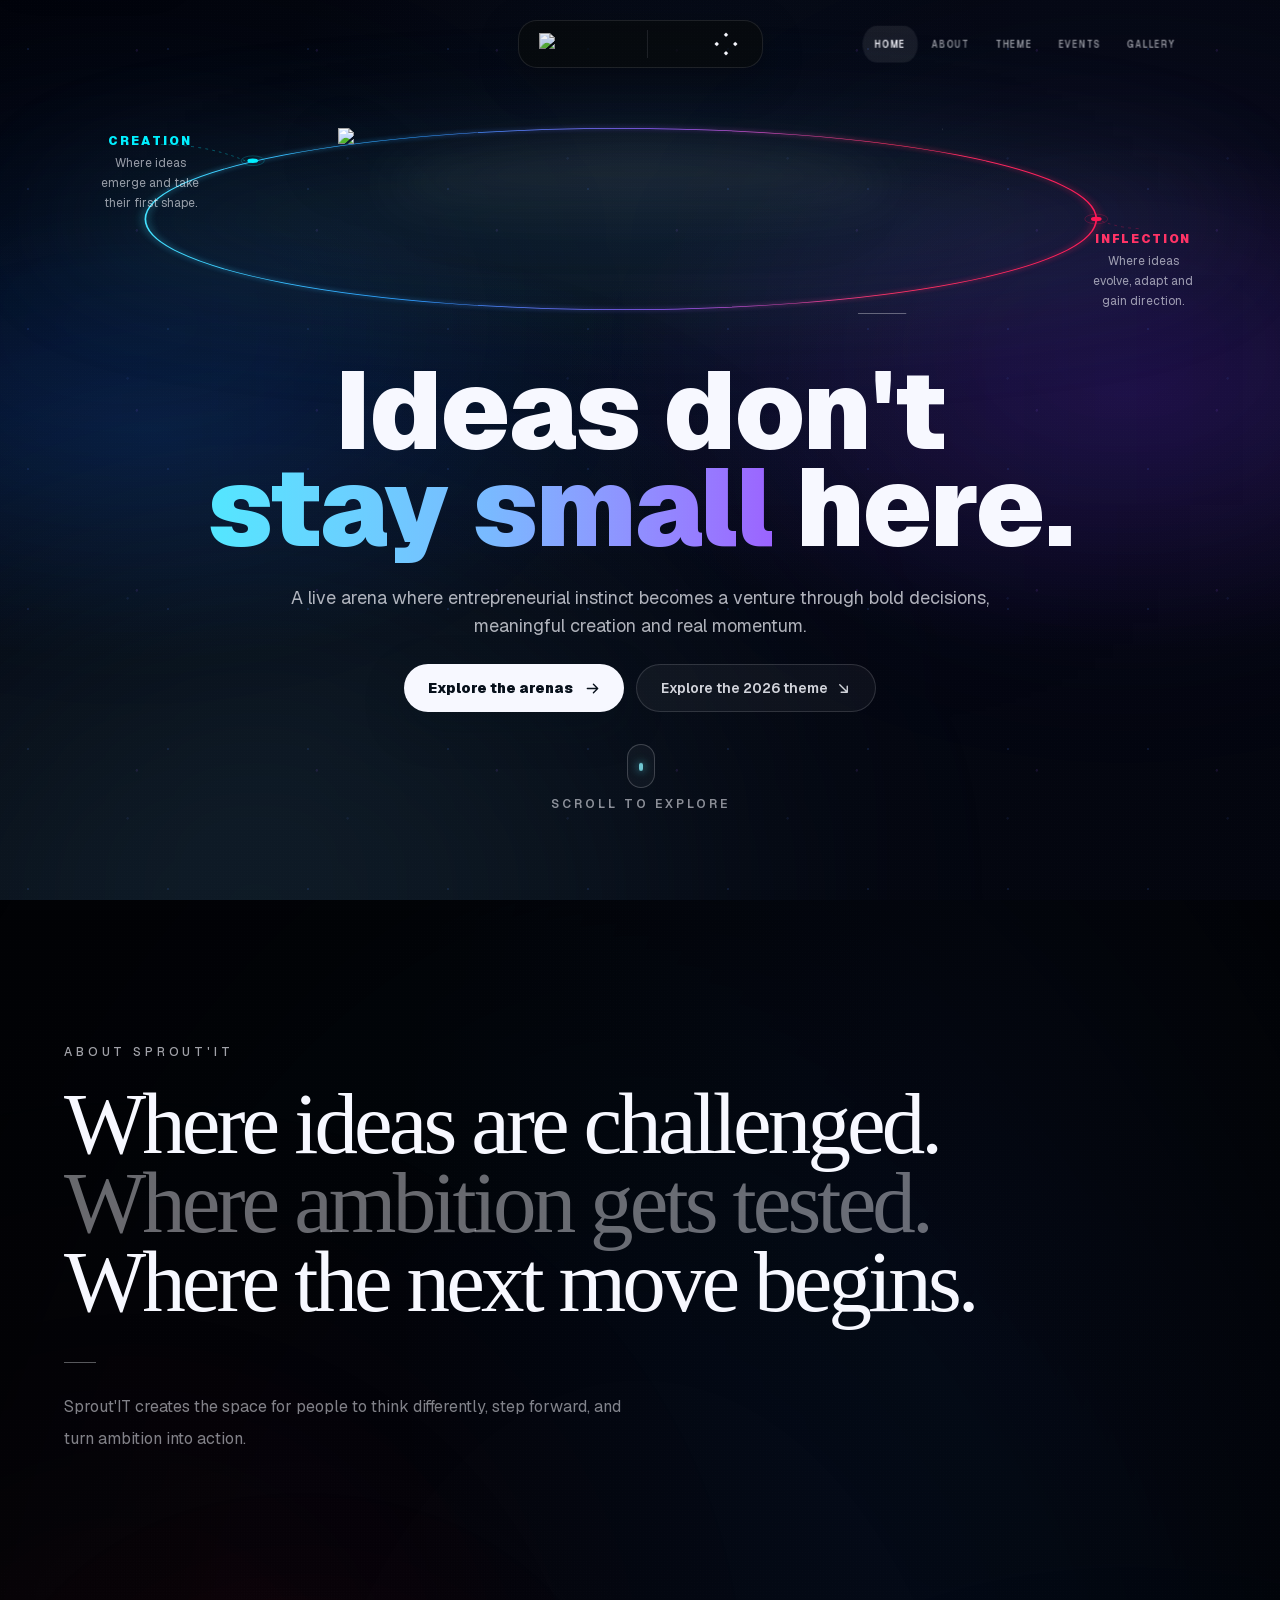
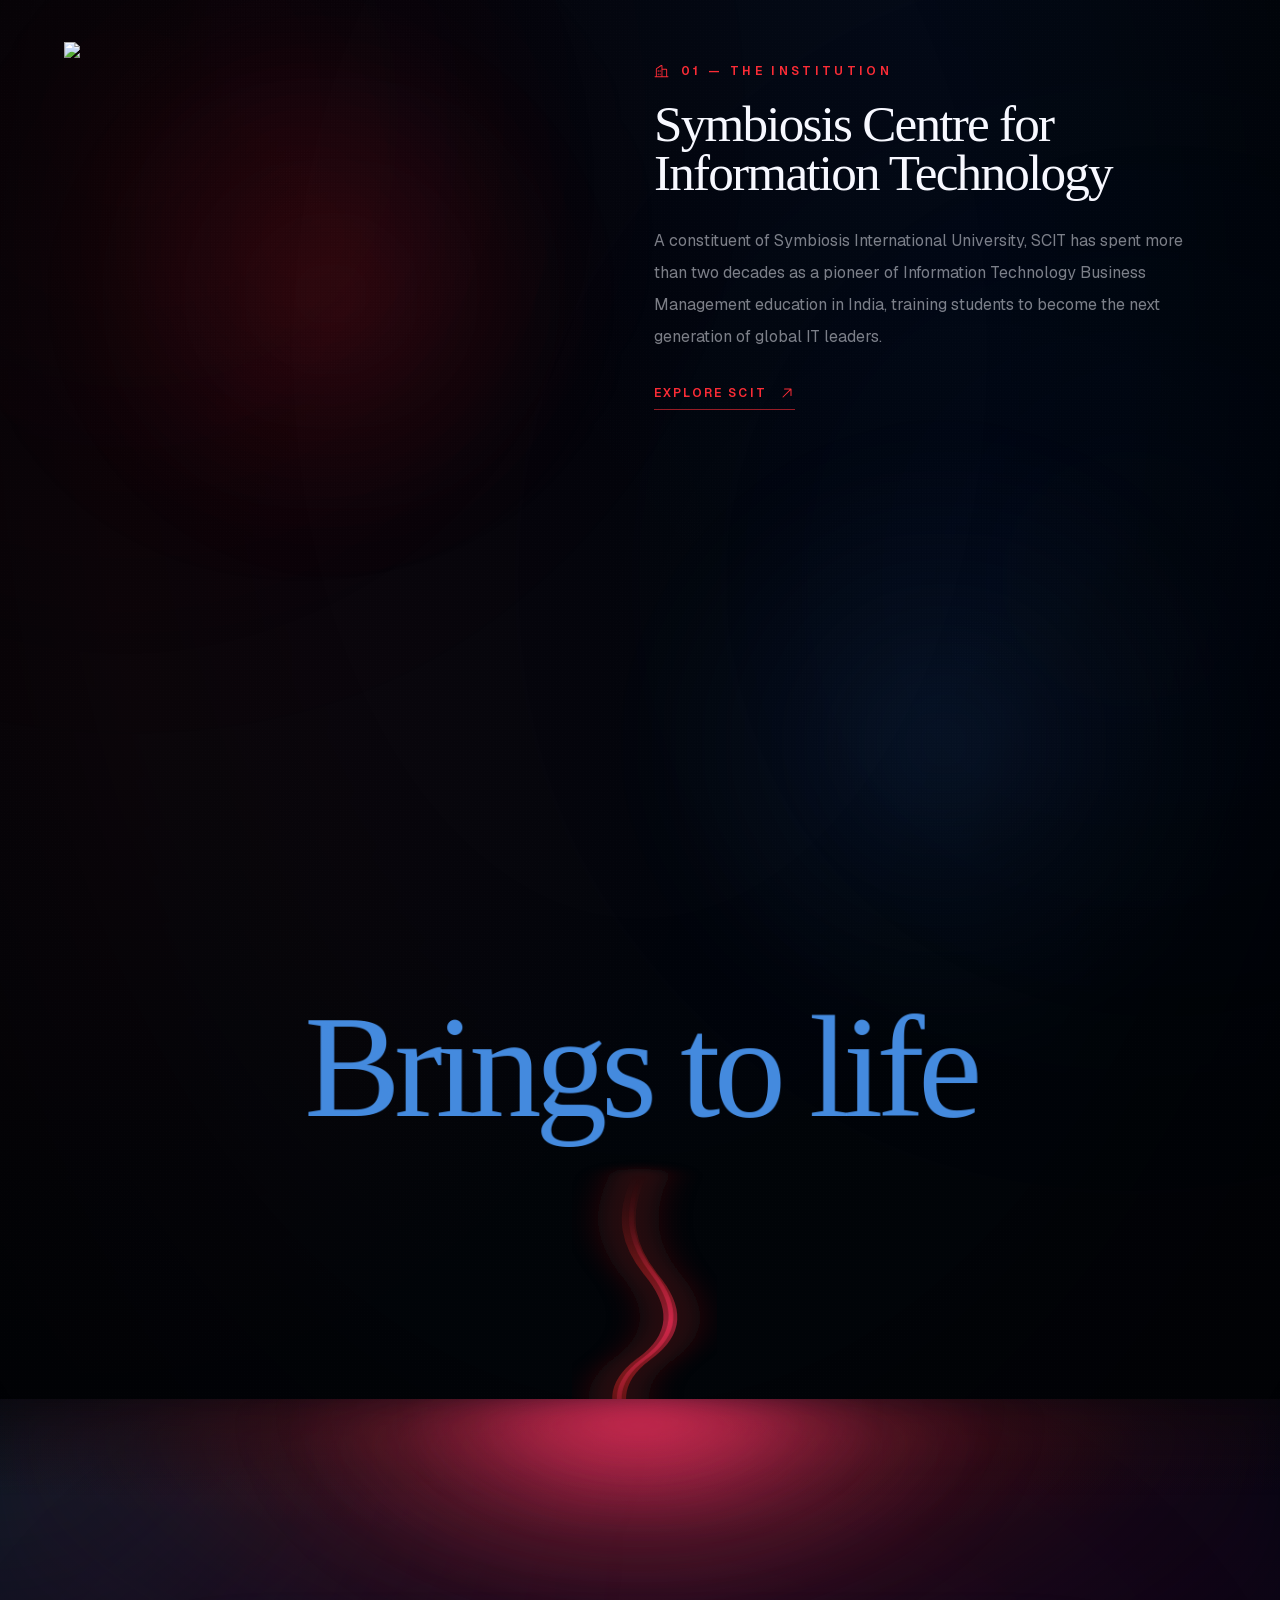
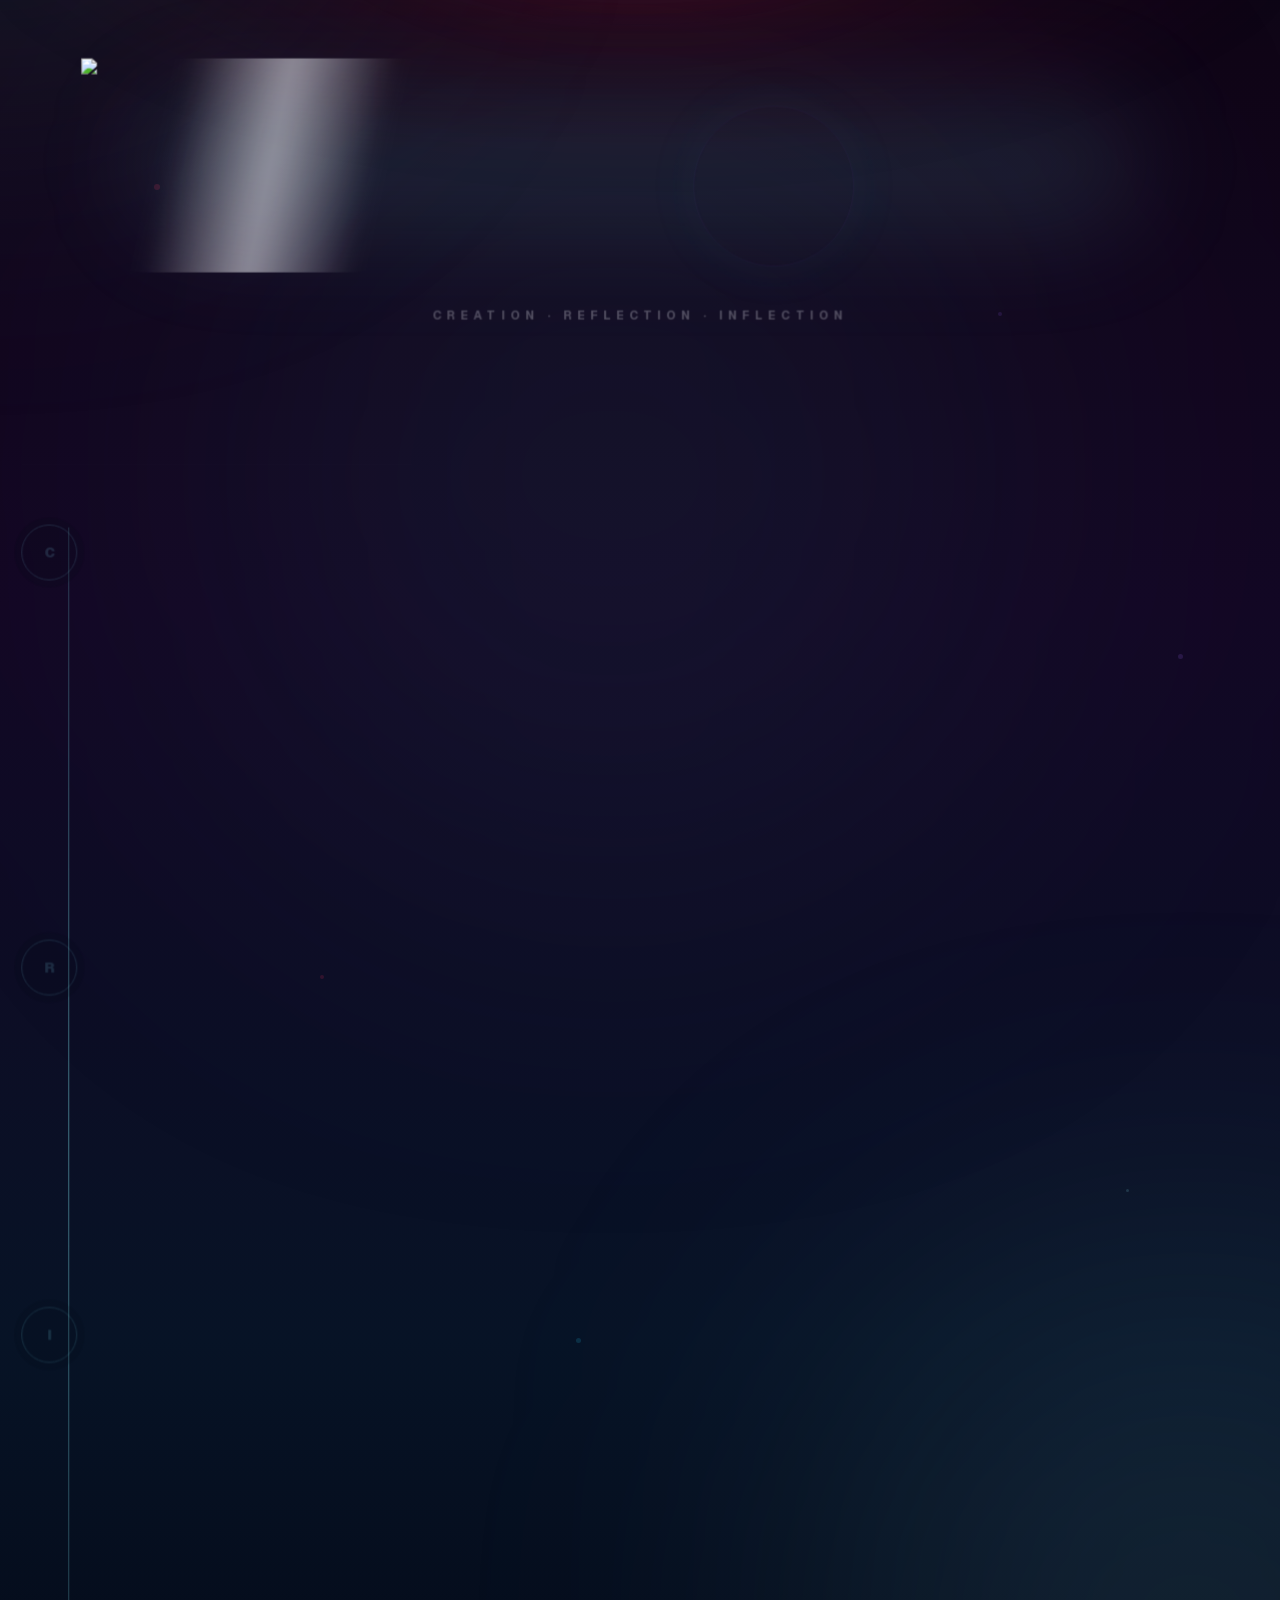
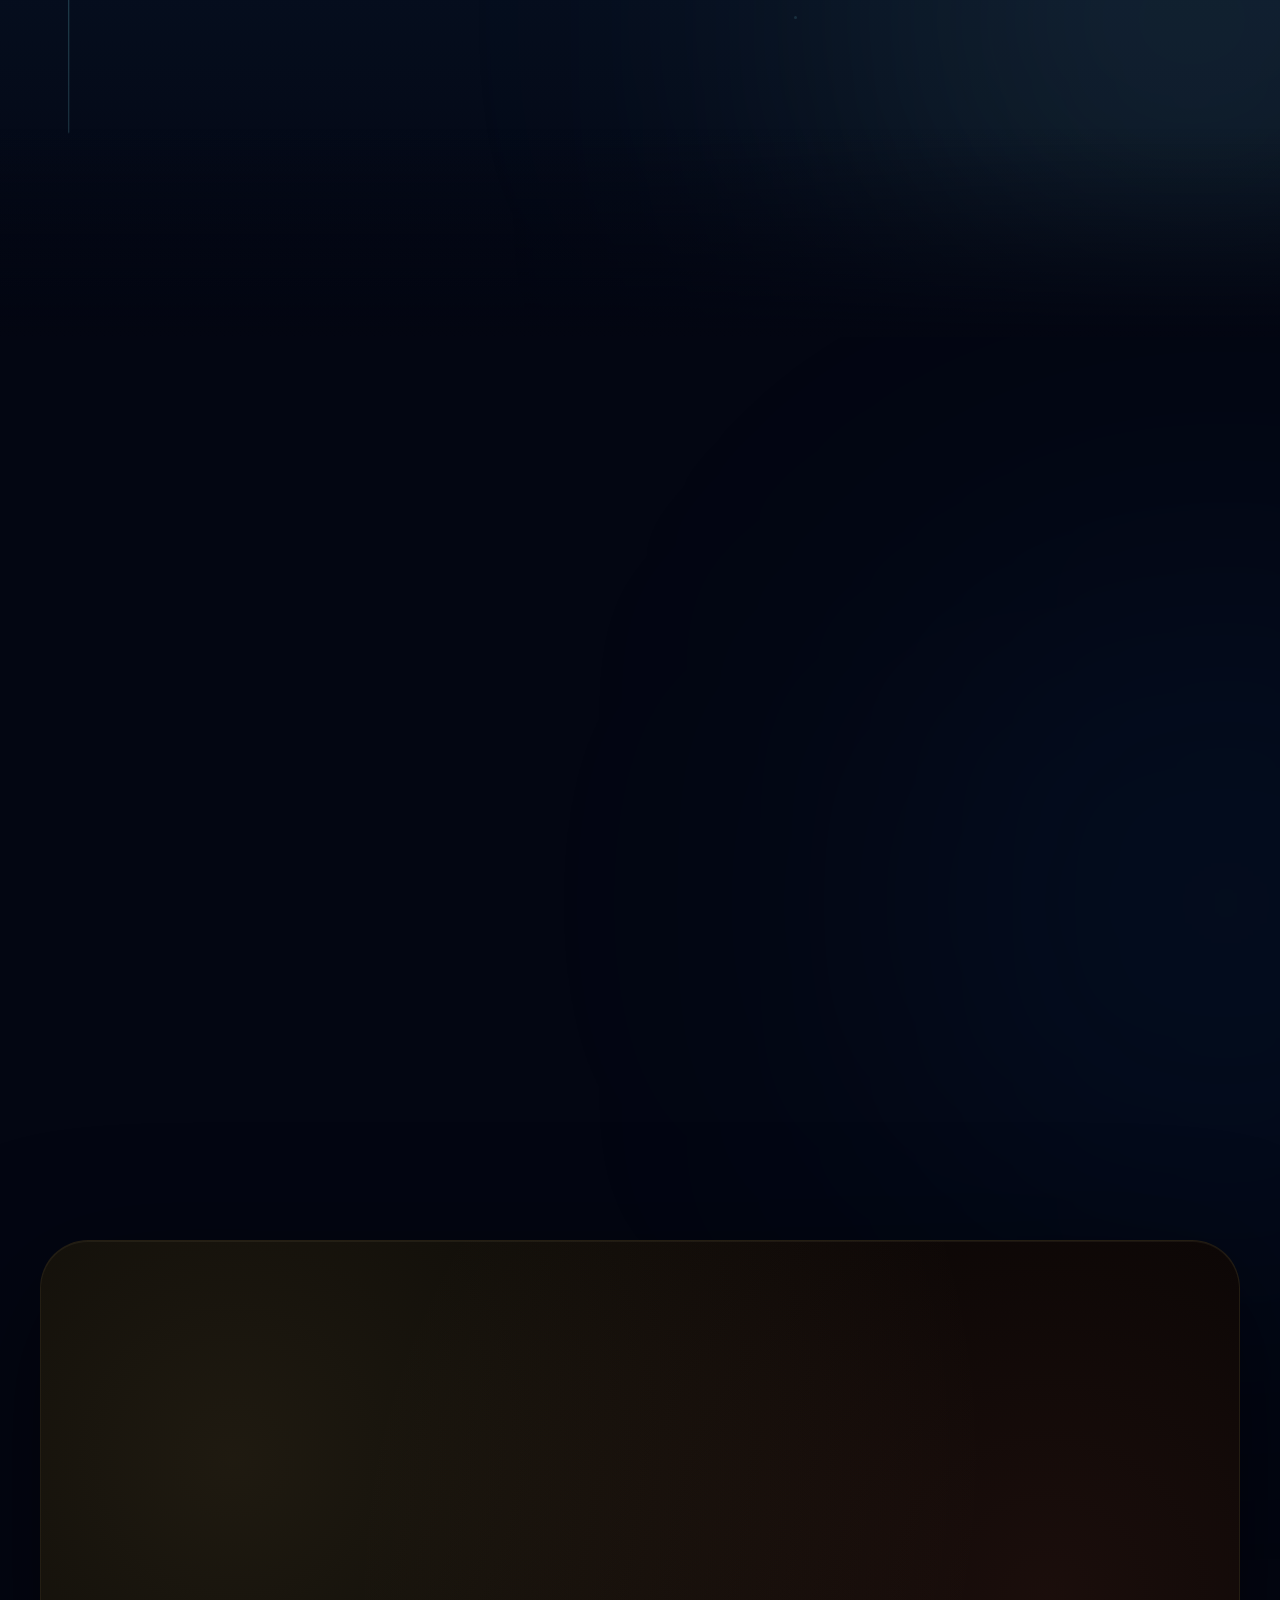
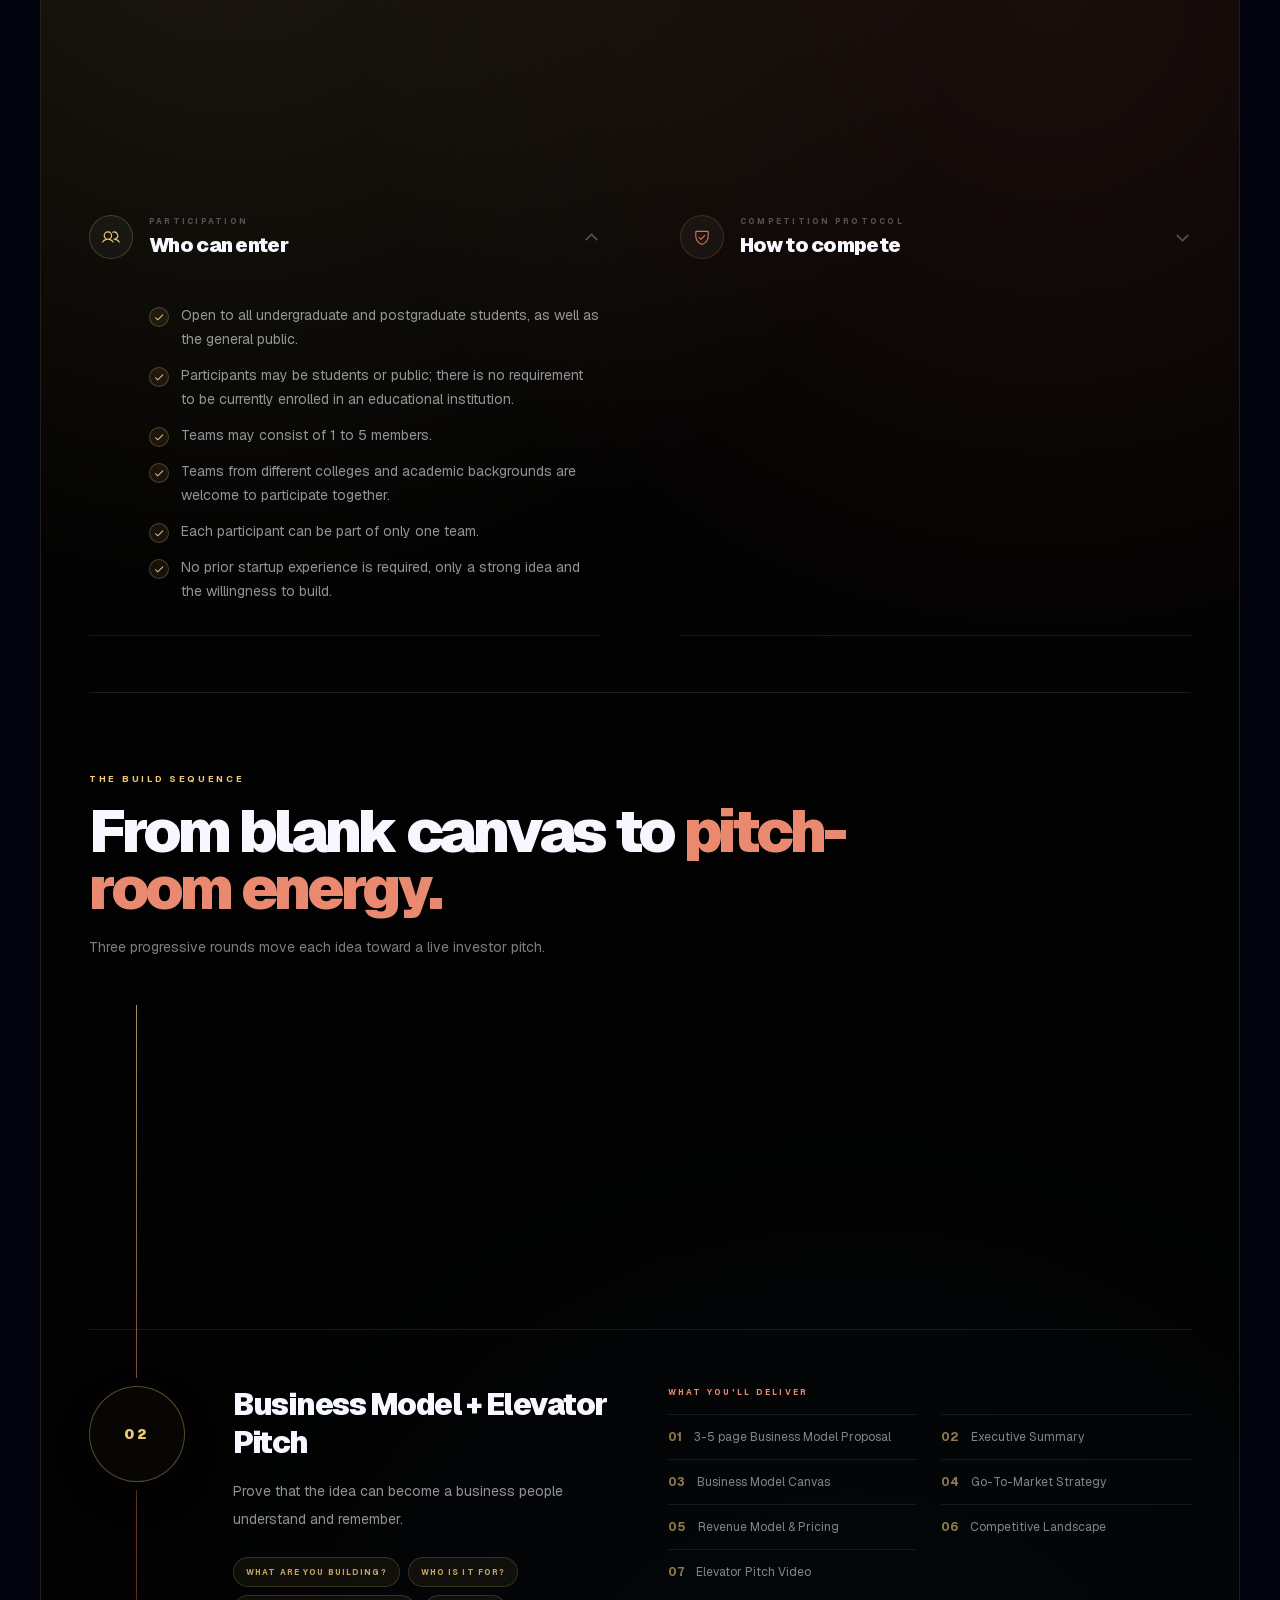
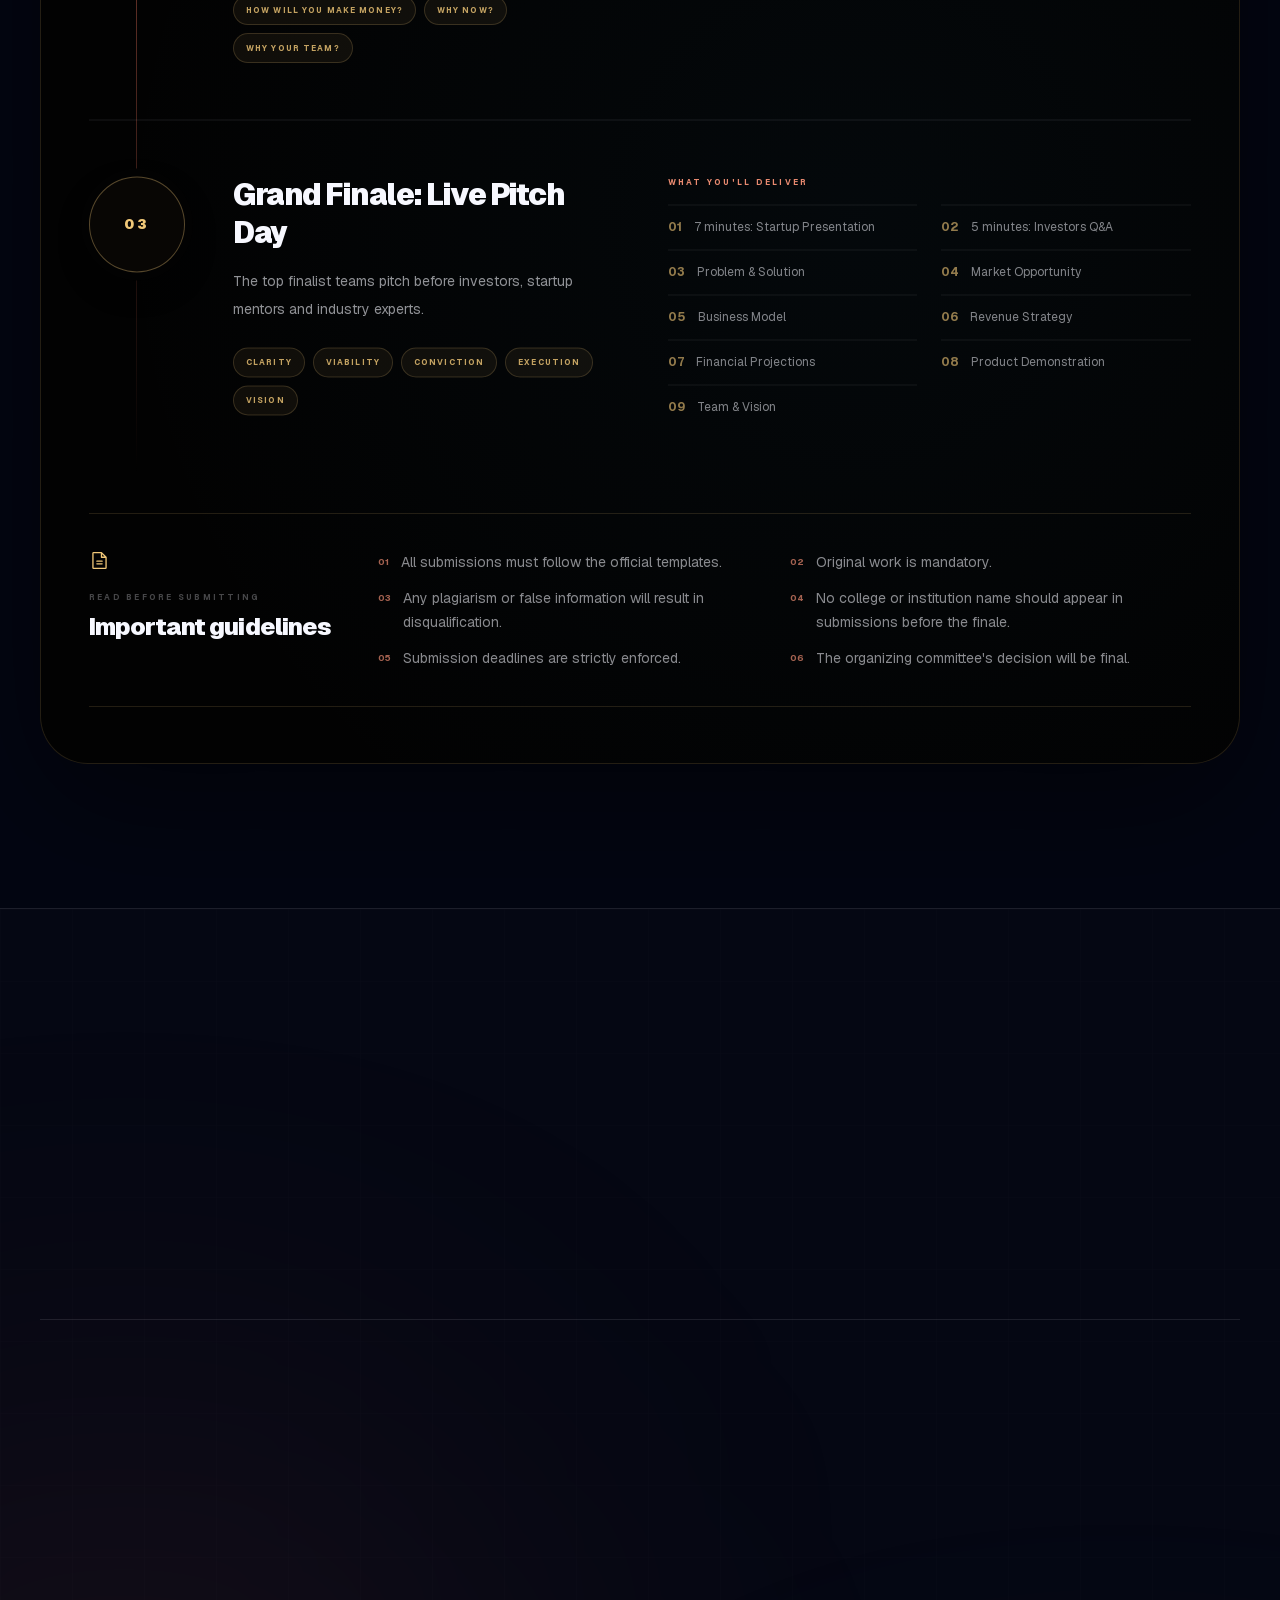
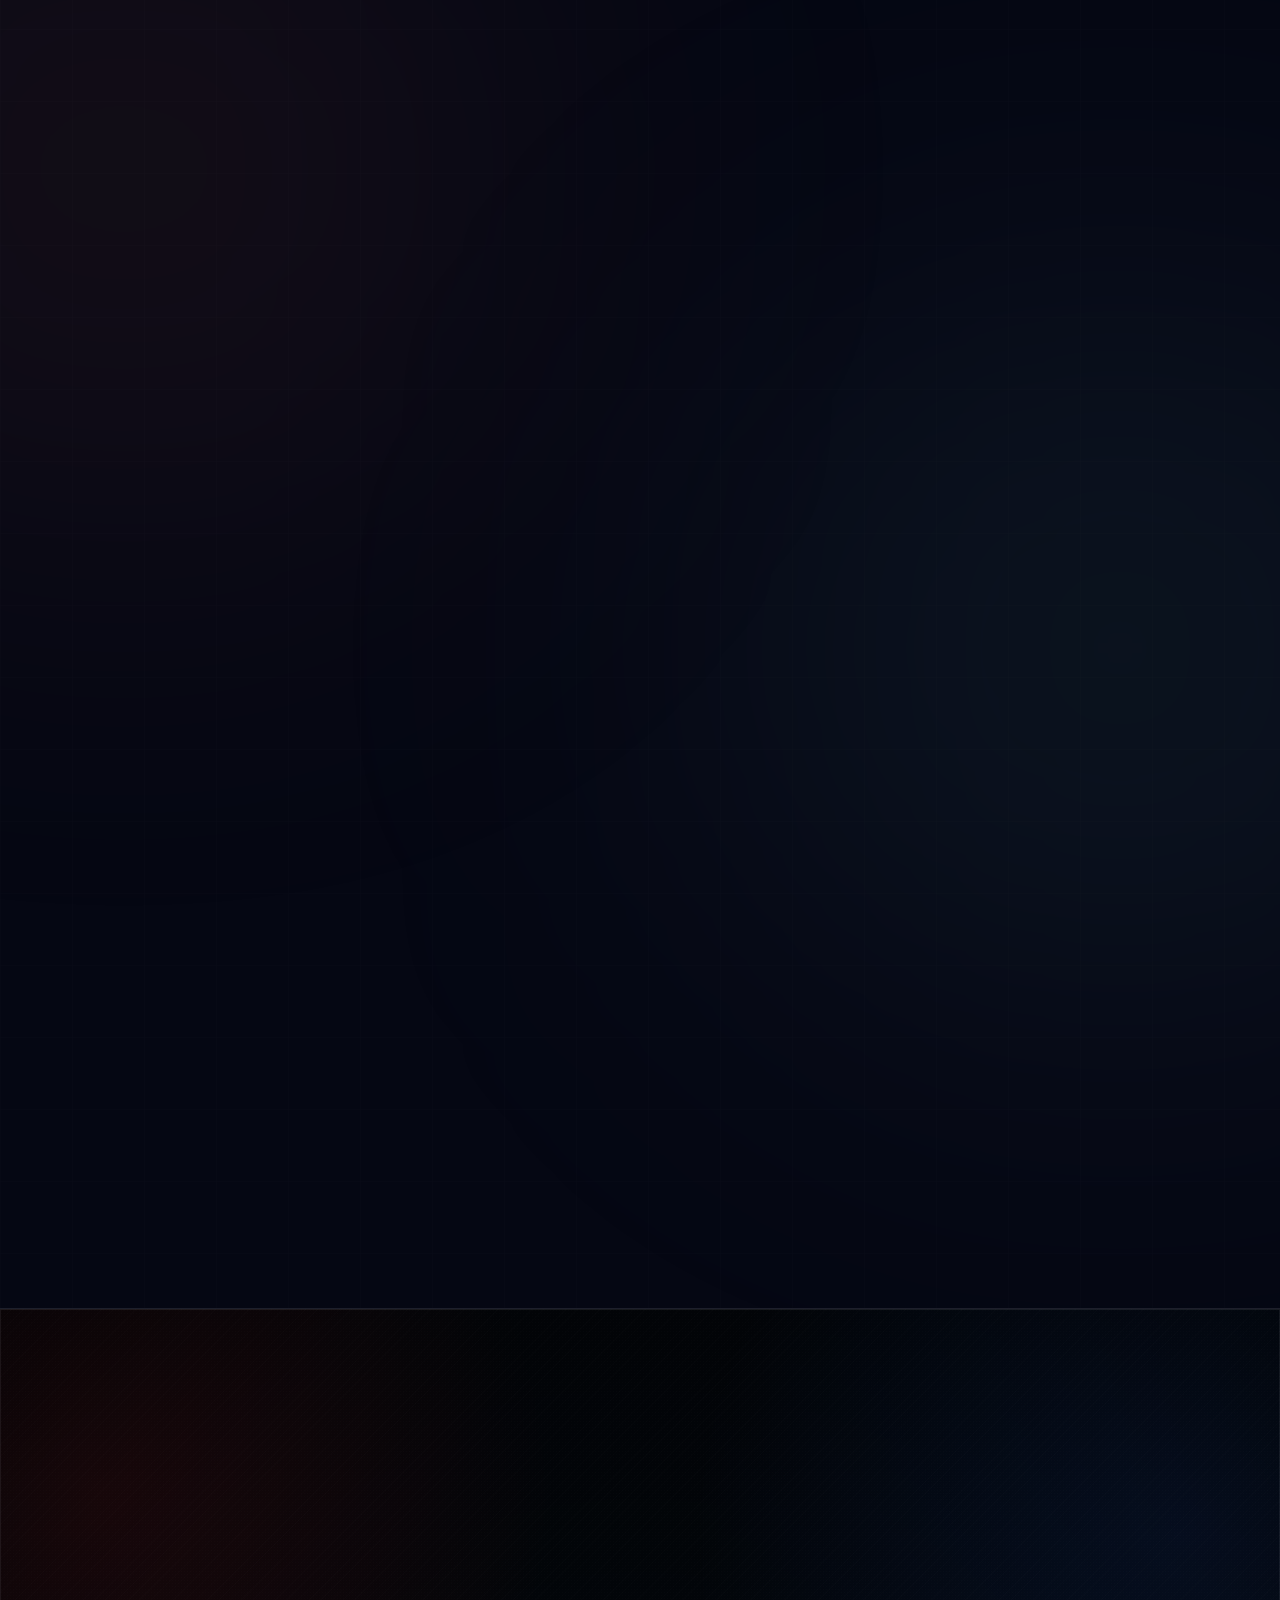
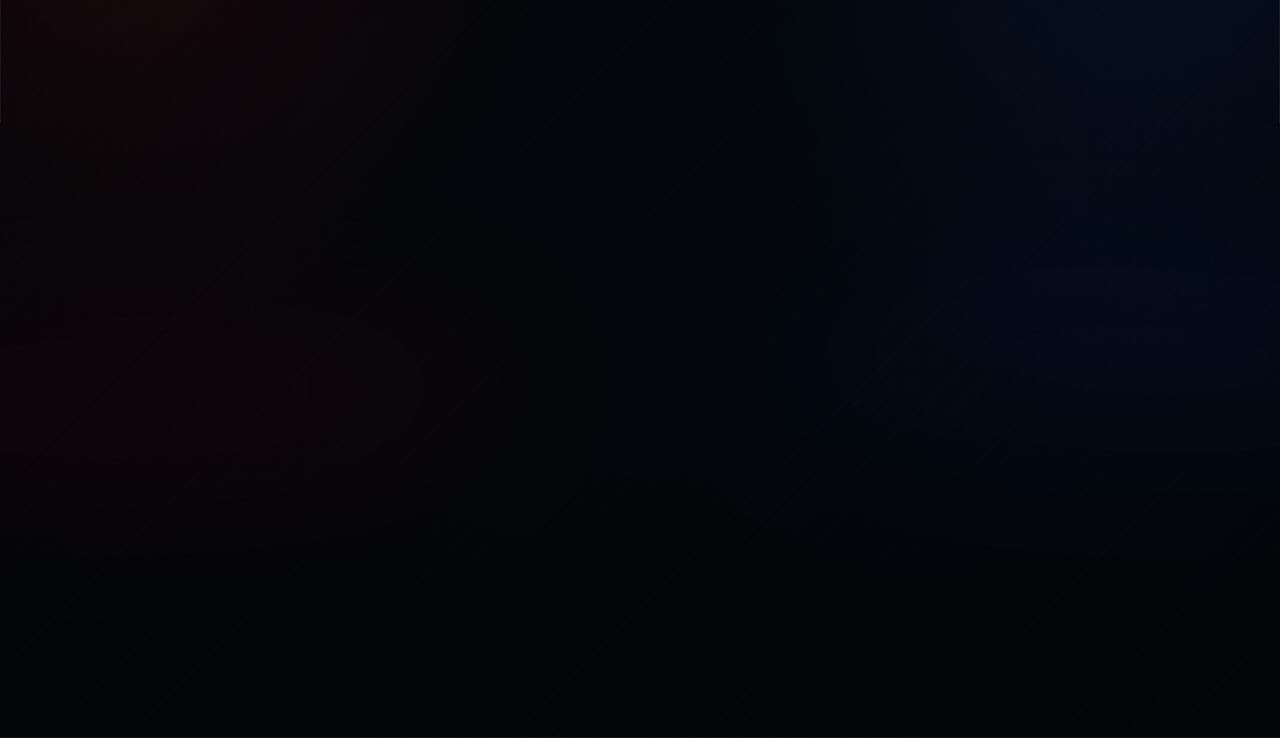
==== index.html @ 3c27b7f2 "Static build" ====
<!DOCTYPE html><!--Rvbn3oWilR7jSFr2IptSy--><html lang="en" class="__variable_246ccd __variable_b53a14 __variable_6b9622"><head><meta charSet="utf-8"/><meta name="viewport" content="width=device-width, initial-scale=1"/><link rel="preload" href="/_next/static/media/22a5144ee8d83bca-s.p.woff2" as="font" crossorigin="" type="font/woff2"/><link rel="preload" href="/_next/static/media/36966cca54120369-s.p.woff2" as="font" crossorigin="" type="font/woff2"/><link rel="preload" as="image" href="https://cdn.jsdelivr.net/gh/itelf-scit/ITELF-Website-Assets@main/assets/Event_Logos/creatiflect_logo_black.png"/><link rel="preload" as="image" href="https://cdn.jsdelivr.net/gh/itelf-scit/ITELF-Website-Assets@main/assets/Event_Logos/SproutIT_white.png"/><link rel="stylesheet" href="/_next/static/css/a25193284f7c3667.css" data-precedence="next"/><link rel="stylesheet" href="/_next/static/css/20b27db06b7a955e.css" data-precedence="next"/><link rel="stylesheet" href="/_next/static/css/e3aaabfa0890b509.css" data-precedence="next"/><link rel="preload" as="script" fetchPriority="low" href="/_next/static/chunks/webpack-cc0405b60438ebc2.js"/><script src="/_next/static/chunks/4bd1b696-c023c6e3521b1417.js" async=""></script><script src="/_next/static/chunks/255-a70cfdedd3f61710.js" async=""></script><script src="/_next/static/chunks/main-app-e8472c891a5f4f93.js" async=""></script><script src="/_next/static/chunks/app/layout-71967faf418af2dc.js" async=""></script><script src="/_next/static/chunks/850-aee17cc9cc74c504.js" async=""></script><script src="/_next/static/chunks/app/not-found-14465dfa3406e525.js" async=""></script><script src="/_next/static/chunks/f97e080b-8f0ec7fbac7d8a59.js" async=""></script><script src="/_next/static/chunks/150-3a4e0f7cddd24e6f.js" async=""></script><script src="/_next/static/chunks/app/page-8619d02ed035edc1.js" async=""></script><meta name="next-size-adjust" content=""/><title>Sprout&#x27;IT 2026 | SCIT Pune | Creatiflect</title><meta name="description" content="Sprout&#x27;IT 2026 is an entrepreneurship, innovation and leadership festival by Symbiosis Centre for Information Technology (SCIT), Pune, featuring Biznovator, EMUN, Product Genesis, The Crisis Case and Corporate Decoder."/><meta name="application-name" content="Sprout&#x27;IT 2026"/><meta name="author" content="iTELF, SCIT"/><meta name="keywords" content="SproutIT 2026,SCIT Pune,entrepreneurship festival,innovation competition,Biznovator,EMUN,Product Genesis,The Crisis Case,Corporate Decoder"/><meta name="creator" content="iTELF, SCIT"/><meta name="publisher" content="Symbiosis Centre for Information Technology"/><meta name="robots" content="index, follow"/><meta name="googlebot" content="index, follow, max-video-preview:-1, max-image-preview:large, max-snippet:-1"/><link rel="canonical" href="https://sproutit.scit.edu"/><meta property="og:title" content="Sprout&#x27;IT 2026 | SCIT Pune | Creatiflect"/><meta property="og:description" content="Sprout&#x27;IT 2026 is an entrepreneurship, innovation and leadership festival by Symbiosis Centre for Information Technology (SCIT), Pune, featuring Biznovator, EMUN, Product Genesis, The Crisis Case and Corporate Decoder."/><meta property="og:url" content="https://sproutit.scit.edu"/><meta property="og:site_name" content="Sprout&#x27;IT 2026"/><meta property="og:locale" content="en_IN"/><meta property="og:image" content="https://sproutit.scit.edu/gallery/SproutIT_1.jpg"/><meta property="og:image:width" content="6000"/><meta property="og:image:height" content="3368"/><meta property="og:image:alt" content="Sprout&#x27;IT event installation at SCIT Pune"/><meta property="og:type" content="website"/><meta name="twitter:card" content="summary_large_image"/><meta name="twitter:title" content="Sprout&#x27;IT 2026 | SCIT Pune | Creatiflect"/><meta name="twitter:description" content="Sprout&#x27;IT 2026 is an entrepreneurship, innovation and leadership festival by Symbiosis Centre for Information Technology (SCIT), Pune, featuring Biznovator, EMUN, Product Genesis, The Crisis Case and Corporate Decoder."/><meta name="twitter:image" content="https://sproutit.scit.edu/gallery/SproutIT_1.jpg"/><link rel="icon" href="https://cdn.jsdelivr.net/gh/itelf-scit/ITELF-Website-Assets@main/assets/tabicon/favicon-16.png" sizes="16x16" type="image/png"/><link rel="icon" href="https://cdn.jsdelivr.net/gh/itelf-scit/ITELF-Website-Assets@main/assets/tabicon/favicon-32.png" sizes="32x32" type="image/png"/><link rel="icon" href="https://cdn.jsdelivr.net/gh/itelf-scit/ITELF-Website-Assets@main/assets/tabicon/favicon-48.png" sizes="48x48" type="image/png"/><link rel="apple-touch-icon" href="https://cdn.jsdelivr.net/gh/itelf-scit/ITELF-Website-Assets@main/assets/tabicon/favicon-192.png" sizes="192x192" type="image/png"/><script src="/_next/static/chunks/polyfills-42372ed130431b0a.js" noModule=""></script></head><body class="   min-h-[100dvh]   bg-background   text-foreground   antialiased   overflow-x-hidden   font-sans   "><div hidden=""><!--$--><!--/$--></div><main id="main-content" tabindex="-1" class="relative isolate min-h-[100dvh] overflow-x-hidden bg-[#030612] text-white selection:bg-primary/30 selection:text-white focus:outline-none"><script type="application/ld+json">{"@context":"https://schema.org","@type":"Event","name":"Sprout'IT 2026","url":"https://sproutit.scit.edu/","description":"An entrepreneurship, innovation and leadership festival by Symbiosis Centre for Information Technology, Pune.","image":"https://sproutit.scit.edu/gallery/SproutIT_1.jpg","organizer":{"@type":"Organization","name":"Symbiosis Centre for Information Technology","url":"https://www.scit.edu/"}}</script><a href="#main-content" class="fixed left-4 top-4 z-[var(--z-skip)] -translate-y-24 rounded-lg bg-primary px-4 py-3 text-sm font-bold text-primary-foreground shadow-[0_12px_36px_rgba(3,18,26,.45)] transition-transform duration-200 focus:translate-y-0">Skip to content</a><div class="SproutitLoader_loader__ZZgVq" data-leaving="false" data-reduced-motion="false" data-lite-mode="false" role="status" aria-live="polite" aria-label="CREATIFLECT: where ideas change direction"><div class="SproutitLoader_void__jhQsL" aria-hidden="true"></div><div class="SproutitLoader_ideaField__t3Efc" aria-hidden="true"></div><div class="SproutitLoader_trajectory__biFUX" aria-hidden="true"><div class="SproutitLoader_beamGroup__K_4go SproutitLoader_beamA__vTFjU"><span class="SproutitLoader_beamLine__7MG7G"></span><span class="SproutitLoader_beamDot__lOcul"></span></div><div class="SproutitLoader_beamGroup__K_4go SproutitLoader_beamB__rZPet"><span class="SproutitLoader_beamLine__7MG7G"></span><span class="SproutitLoader_beamDot__lOcul"></span></div><div class="SproutitLoader_beamGroup__K_4go SproutitLoader_beamC__xHllR"><span class="SproutitLoader_beamLine__7MG7G"></span><span class="SproutitLoader_beamDot__lOcul"></span></div></div><div class="SproutitLoader_flashBloom__0Hd7v" aria-hidden="true"></div><span class="SproutitLoader_ringShock__JWMqm" aria-hidden="true"></span><span class="SproutitLoader_ringShock2__D9wTf" aria-hidden="true"></span><span class="SproutitLoader_seedCore__C1kjK" aria-hidden="true"></span><div class="SproutitLoader_reticleMarks__BEMFM" aria-hidden="true"><span class="SproutitLoader_reticleRingOuter__XKPU9"></span><span class="SproutitLoader_reticleRingInner__jtTGu"></span><span class="SproutitLoader_reticleTick__y5emf SproutitLoader_tickTop__h_15g"></span><span class="SproutitLoader_reticleTick__y5emf SproutitLoader_tickBottom__jigMI"></span><span class="SproutitLoader_reticleTick__y5emf SproutitLoader_tickLeft__4bt27"></span><span class="SproutitLoader_reticleTick__y5emf SproutitLoader_tickRight___I26q"></span></div><div class="SproutitLoader_logoContainer__k0evG"><div class="SproutitLoader_logoGlow__9YP_x" aria-hidden="true"></div><div class="SproutitLoader_logoCrop__3QJOR"><img alt="CREATIFLECT" loading="eager" width="1372" height="262" decoding="async" data-nimg="1" class="SproutitLoader_logoImage__Rp63Z" style="color:transparent" src="https://cdn.jsdelivr.net/gh/itelf-scit/ITELF-Website-Assets@main/assets/Event_Logos/creatiflect_logo_black.png"/></div><div class="SproutitLoader_shimmer__UiOoE" aria-hidden="true"></div></div><div class="SproutitLoader_outgoingWrap__SWInQ" aria-hidden="true"><span class="SproutitLoader_outgoingLine__41rWN"></span><div class="SproutitLoader_streamField__qe8bJ"><span class="SproutitLoader_streamDot__aHxua"></span><span class="SproutitLoader_streamDot__aHxua"></span><span class="SproutitLoader_streamDot__aHxua"></span></div></div><p class="SproutitLoader_tagline__PcZsM">Where ideas change direction.</p><div class="SproutitLoader_phaseTracker__2fqpT" aria-hidden="true"><div class="SproutitLoader_phase__az_es SproutitLoader_phase1__4RyZf">CREATION</div><span class="SproutitLoader_phaseDivider__61ReU">•</span><div class="SproutitLoader_phase__az_es SproutitLoader_phase2__ip7c_">INFLECTION</div><span class="SproutitLoader_phaseDivider__61ReU">•</span><div class="SproutitLoader_phase__az_es SproutitLoader_phase3__gWt8S">TRANSFORMATION</div></div><div class="SproutitLoader_itelfMark__wpiJD" aria-hidden="true"><img alt="iTELF" loading="lazy" width="180" height="80" decoding="async" data-nimg="1" style="color:transparent" src="https://cdn.jsdelivr.net/gh/itelf-scit/ITELF-Website-Assets@main/assets/iTELF-logo.png"/></div><div class="SproutitLoader_sproutitMark__sTvxe" aria-hidden="true"><img alt="SproutIT" loading="lazy" width="220" height="100" decoding="async" data-nimg="1" style="color:transparent" src="https://cdn.jsdelivr.net/gh/itelf-scit/ITELF-Website-Assets@main/assets/Event_Logos/SproutIT_white.png"/></div><span class="sr-only">Creation. Inflection. Transformation. Where ideas change direction.</span></div><div aria-hidden="true" class="pointer-events-none fixed inset-x-0 top-0 z-[var(--z-progress)] h-[2px]" style="opacity:0"><div class="h-full origin-left bg-primary shadow-[0_0_8px_rgba(112,199,210,.5)]" style="transform:scaleX(0)"></div></div><header class="
          fixed inset-x-0 top-0
          z-[var(--z-header)]
          px-3 pt-3
          sm:px-5 sm:pt-4
          lg:px-7 lg:pt-5
        " style="opacity:0;transform:translateY(-20px)"><div class="relative mx-auto w-full" style="width:100%;transform:none"><nav aria-label="Sprout&#x27;IT navigation" class="   relative   h-[60px]   min-h-0   w-full   overflow-visible   rounded-[19px]   border border-white/[0.10]   bg-[#080A0C]/[0.72]   px-3   shadow-[0_12px_40px_rgba(0,0,0,.28)]   backdrop-blur-[18px]   sm:px-4   lg:px-5   "><div class="   absolute   left-3   top-1/2   flex   -translate-y-1/2   items-center   gap-4   sm:left-4   lg:left-5   " style="opacity:1;transform:none"><a href="#home" aria-label="iTELF home" class="   group   flex   h-9   w-[82px]   items-center   justify-center   sm:h-10   sm:w-[92px]   "><img alt="iTELF" loading="lazy" width="264" height="64" decoding="async" data-nimg="1" class="   h-auto   max-h-8   w-full   object-contain   opacity-95   transition-transform   duration-300   group-hover:scale-[1.03]   sm:max-h-9   " style="color:transparent" src="https://cdn.jsdelivr.net/gh/itelf-scit/ITELF-Website-Assets@main/assets/iTELF-logo.png"/></a><span aria-hidden="true" class="hidden h-7 w-px bg-white/[0.10] lg:block"></span></div><nav aria-label="Primary navigation" class="   absolute   left-1/2   top-1/2   hidden   -translate-y-1/2   items-center   justify-center   gap-0.5   whitespace-nowrap   lg:flex   " style="transform-origin:right center;pointer-events:auto;left:25%;opacity:1;transform:none"><a href="#home" aria-current="location" class="
                    group
                    relative
                    rounded-full
                    px-4
                    py-2.5
                    text-[11px]
                    font-semibold
                    uppercase
                    tracking-[0.16em]
                    transition-colors
                    duration-300
                    text-white
                  ">Home<span class="absolute inset-0 rounded-full bg-white/[0.08]"></span></a><a href="#about" class="
                    group
                    relative
                    rounded-full
                    px-4
                    py-2.5
                    text-[11px]
                    font-semibold
                    uppercase
                    tracking-[0.16em]
                    transition-colors
                    duration-300
                    text-white/60 hover:text-white
                  ">About</a><a href="#theme-2026" class="
                    group
                    relative
                    rounded-full
                    px-4
                    py-2.5
                    text-[11px]
                    font-semibold
                    uppercase
                    tracking-[0.16em]
                    transition-colors
                    duration-300
                    text-white/60 hover:text-white
                  ">Theme</a><a href="#events" class="
                    group
                    relative
                    rounded-full
                    px-4
                    py-2.5
                    text-[11px]
                    font-semibold
                    uppercase
                    tracking-[0.16em]
                    transition-colors
                    duration-300
                    text-white/60 hover:text-white
                  ">Events</a><a href="#gallery" class="
                    group
                    relative
                    rounded-full
                    px-4
                    py-2.5
                    text-[11px]
                    font-semibold
                    uppercase
                    tracking-[0.16em]
                    transition-colors
                    duration-300
                    text-white/60 hover:text-white
                  ">Gallery</a></nav><button type="button" aria-label="Open navigation" aria-expanded="false" aria-disabled="false" class="
                absolute
                right-2
                top-1/2
                z-30
                flex
                h-9
                w-9
                -translate-y-1/2
                items-center
                justify-center
                rounded-[11px]
                text-white
                transition-colors
                disabled:cursor-default
                disabled:hover:bg-transparent
                disabled:focus-visible:ring-0
                duration-300
                hover:bg-white/[0.07]
                focus-visible:outline-none
                focus-visible:ring-2
                focus-visible:ring-white/40
                active:scale-95
                
                sm:right-4
                sm:h-8
                sm:w-8
                lg:right-5
              "><span class="   relative   h-5   w-5   " style="opacity:1;transform:scale(0.92)"><span class="
                          absolute
                          h-[4px]
                          w-[4px]
                          rounded-[1px]
                          bg-white
                          left-0 top-0
                        "></span><span class="
                          absolute
                          h-[4px]
                          w-[4px]
                          rounded-[1px]
                          bg-white
                          right-0 top-0
                        "></span><span class="
                          absolute
                          h-[4px]
                          w-[4px]
                          rounded-[1px]
                          bg-white
                          left-0 bottom-0
                        "></span><span class="
                          absolute
                          h-[4px]
                          w-[4px]
                          rounded-[1px]
                          bg-white
                          right-0 bottom-0
                        "></span></span></button></nav></div></header><div aria-hidden="true" class="sproutit-atmosphere pointer-events-none fixed inset-0 -z-10"></div><div aria-hidden="true" class="sproutit-grain"></div><section id="home" class="relative isolate min-h-[100dvh] overflow-hidden bg-[#030612] px-4 sm:px-7 lg:px-10 max-sm:h-[100svh] max-sm:min-h-[100svh] max-sm:max-h-[100svh]"><div aria-hidden="true" class="absolute inset-0 bg-[radial-gradient(ellipse_at_12%_48%,rgba(27,112,255,.14),transparent_34%),radial-gradient(ellipse_at_88%_44%,rgba(122,53,255,.15),transparent_36%),radial-gradient(ellipse_at_50%_22%,rgba(40,88,160,.08),transparent_42%),linear-gradient(135deg,#02030A_0%,#050914_48%,#03050E_100%)]"></div><div aria-hidden="true" class="absolute inset-0 opacity-40 [background-image:radial-gradient(circle_at_20%_35%,rgba(71,126,255,.34)_0_1px,transparent_1.5px),radial-gradient(circle_at_76%_28%,rgba(164,91,255,.30)_0_1px,transparent_1.5px),radial-gradient(circle_at_58%_72%,rgba(93,136,255,.22)_0_1px,transparent_1.5px)] [background-size:140px_140px,180px_180px,220px_220px]"></div><div aria-hidden="true" class="absolute -left-[14%] top-[16%] h-[200px] w-[340px] rounded-[50%] bg-[#1877FF]/[0.09] blur-[55px] lg:h-[360px] lg:w-[620px] lg:bg-[#1877FF]/[0.10] lg:blur-[110px]" style="transform:none"></div><div aria-hidden="true" class="absolute -right-[12%] top-[18%] h-[210px] w-[340px] rounded-[50%] bg-[#7A35FF]/[0.10] blur-[60px] lg:h-[380px] lg:w-[620px] lg:bg-[#7A35FF]/[0.11] lg:blur-[120px]" style="transform:none"></div><div aria-hidden="true" class="absolute left-[20%] top-[30%] h-[140px] w-[60%] bg-[#132A5C]/[0.07] blur-[60px] lg:h-[240px] lg:bg-[#132A5C]/[0.08] lg:blur-[120px]"></div><div aria-hidden="true" class="absolute -left-[12%] bottom-[-38%] h-[420px] w-[520px] rounded-full bg-primary/[0.08] blur-[70px] lg:h-[680px] lg:w-[820px] lg:bg-primary/10 lg:blur-[150px]"></div><div class="relative mx-auto flex min-h-[100svh] max-w-[1480px] flex-col justify-center pb-6 pt-24 sm:justify-start sm:pb-8 max-sm:pt-20 max-sm:pb-6" style="opacity:1;transform:none"><div class="relative mx-auto mt-3 w-full max-w-[1100px] [transform-style:preserve-3d] sm:mt-8 max-sm:mt-2" style="opacity:0;transform:perspective(1200px) translateY(24px) scale(0.94)"><div aria-hidden="true" class="absolute -inset-x-[5%] inset-y-[4%] rounded-[50%] bg-primary/16 opacity-70 blur-[40px] lg:blur-[65px]"></div><div aria-hidden="true" class="pointer-events-none absolute left-1/2 top-[49%] z-0 h-[105%] w-[115%] -translate-x-1/2 -translate-y-1/2 sm:h-[122%] sm:w-[122%]"><svg class="absolute inset-0 h-full w-full overflow-visible" viewBox="0 0 1750 700" preserveAspectRatio="none"><defs><linearGradient id="sproutOrbitGradient" x1="200" y1="350" x2="1550" y2="350" gradientUnits="userSpaceOnUse"><stop offset="0%" stop-color="#45E8FF"></stop><stop offset="28%" stop-color="#2D9CFF"></stop><stop offset="52%" stop-color="#935DFF"></stop><stop offset="74%" stop-color="#FF3366"></stop><stop offset="100%" stop-color="#FF1654"></stop></linearGradient><filter id="sproutOrbitGlow" x="-20%" y="-40%" width="140%" height="180%"><feGaussianBlur stdDeviation="6" result="blur"></feGaussianBlur></filter></defs><path class="hidden lg:inline" d="M 230,350 A 620,280 0 0,1 1470,350" fill="none" stroke="url(#sproutOrbitGradient)" stroke-width="6" opacity="0.38" filter="url(#sproutOrbitGlow)"></path><path d="M 230,350 A 620,280 0 0,1 1470,350" fill="none" stroke="url(#sproutOrbitGradient)" stroke-width="2.2" stroke-linecap="round"></path><circle cx="370" cy="170" r="7" fill="#00F0FF"></circle><circle cx="370" cy="170" r="15" fill="none" stroke="#00F0FF" stroke-opacity="0.4"></circle><path d="M 360,170 Q 310,120 250,120" fill="none" stroke="#00F0FF" stroke-opacity="0.6" stroke-dasharray="4 6"></path></svg><div class="absolute left-[14%] top-[12%] flex w-max -translate-x-1/2 flex-col items-center text-center sm:left-[13.5%] sm:top-[12%] max-sm:left-[4%] max-sm:top-[6%] max-sm:w-auto max-sm:translate-x-0 max-sm:items-start max-sm:text-left"><span class="text-[0.6rem] font-black uppercase tracking-[0.18em] text-[#00F0FF] sm:text-xs">Creation</span><span class="mt-1 hidden text-[0.66rem] leading-[1.35] text-white/60 sm:block sm:text-xs sm:leading-5">Where ideas<br/>emerge and take<br/>their first shape.</span></div></div><div class="relative z-10 mx-auto aspect-[1000/307] w-[60%] overflow-visible sm:w-[55%] [filter:drop-shadow(0_22px_34px_rgba(2,12,20,.38))] max-sm:w-[68%]"><img alt="Sprout&#x27;IT" width="1000" height="307" decoding="async" data-nimg="1" class="absolute inset-0 h-full w-full max-w-none select-none object-contain drop-shadow-[0_0_14px_rgba(81,230,250,.4)] [filter:saturate(1.12)_contrast(1.04)]" style="color:transparent" src="https://cdn.jsdelivr.net/gh/itelf-scit/ITELF-Website-Assets@main/assets/Event_Logos/SproutIT_white.png"/><div aria-hidden="true" class="pointer-events-none absolute inset-x-[8%] top-[10%] h-[42%] rounded-[50%] bg-gradient-to-b from-white/14 to-transparent opacity-70 blur-xl"></div></div><div aria-hidden="true" class="pointer-events-none absolute left-1/2 top-[49%] z-20 h-[105%] w-[115%] -translate-x-1/2 -translate-y-1/2 sm:h-[122%] sm:w-[122%]"><svg class="absolute inset-0 h-full w-full overflow-visible" viewBox="0 0 1750 700" preserveAspectRatio="none"><path class="hidden lg:inline" d="M 1470,350 A 620,280 0 0,1 230,350" fill="none" stroke="url(#sproutOrbitGradient)" stroke-width="6" opacity="0.38" filter="url(#sproutOrbitGlow)"></path><path d="M 1470,350 A 620,280 0 0,1 230,350" fill="none" stroke="url(#sproutOrbitGradient)" stroke-width="2.2" stroke-linecap="round"></path><circle cx="1470" cy="350" r="7" fill="#FF1654"></circle><circle cx="1470" cy="350" r="15" fill="none" stroke="#FF1654" stroke-opacity="0.4"></circle><path d="M 1470,350 Q 1500,380 1530,380" fill="none" stroke="#FF1654" stroke-opacity="0.5" stroke-dasharray="4 6"></path></svg><div class="absolute right-[12%] top-[55%] flex w-max translate-x-1/2 flex-col items-center text-center sm:right-[12.5%] sm:top-[55%] max-sm:right-[4%] max-sm:top-[50%] max-sm:w-auto max-sm:translate-x-0 max-sm:items-end max-sm:text-right"><span class="text-[0.6rem] font-black uppercase tracking-[0.14em] text-[#FF3366] sm:text-xs">Inflection</span><span class="mt-1 hidden text-[0.66rem] leading-[1.35] text-white/60 sm:block sm:text-xs sm:leading-5">Where ideas<br/>evolve, adapt and<br/>gain direction.</span></div></div></div><div class="relative z-10 mx-auto flex w-full max-w-[1100px] flex-1 flex-col items-center justify-end pb-16 pt-10 text-center sm:pb-14 lg:pt-8 max-sm:flex-none max-sm:justify-start max-sm:pt-0 max-sm:pb-3"><h1 class="max-w-[1000px] text-balance font-black leading-[0.88] tracking-[-0.075em] text-white"><span class="block text-[clamp(2.7rem,8.6vw,7.6rem)] max-sm:text-[clamp(2.45rem,11.8vw,4.15rem)]" style="opacity:0;filter:blur(8px);transform:translateY(50px)">Ideas don&#x27;t</span><span class="block text-[clamp(2.7rem,8.6vw,7.6rem)] max-sm:text-[clamp(2.45rem,11.8vw,4.15rem)]" style="opacity:0;filter:blur(8px);transform:translateY(50px)"><span class="bg-gradient-to-r from-[#52E7FF] via-[#79B9FF] to-[#9B63FF] bg-clip-text text-transparent">stay small</span> <span>here.</span></span></h1><div class="mt-7 flex max-w-[760px] flex-col items-center max-sm:mt-5" style="opacity:0;filter:blur(6px);transform:translateY(30px)"><p class="max-w-[720px] text-pretty text-base leading-7 text-white/70 sm:text-lg">A live arena where entrepreneurial instinct becomes a venture through bold decisions, meaningful creation and real momentum.</p><div class="mt-6 flex flex-wrap items-center justify-center gap-3 max-sm:mt-5 max-sm:w-full max-sm:flex-col"><a href="#events" class="group inline-flex min-h-12 items-center gap-3 rounded-full bg-white px-6 max-sm:w-full max-sm:max-w-[280px] max-sm:justify-center text-sm font-black text-[#07101B] shadow-[0_14px_42px_rgba(3,18,26,.26)] transition-transform duration-200 ease-out will-change-transform hover:-translate-y-0.5 hover:scale-[1.02] active:scale-[0.97] focus-visible:outline-none focus-visible:ring-4 focus-visible:ring-primary/30">Explore the arenas<svg stroke="currentColor" fill="currentColor" stroke-width="0" viewBox="0 0 256 256" class="transition-transform duration-200 group-hover:translate-x-1" height="15" width="15" xmlns="http://www.w3.org/2000/svg"><path d="M224.49,136.49l-72,72a12,12,0,0,1-17-17L187,140H40a12,12,0,0,1,0-24H187L135.51,64.48a12,12,0,0,1,17-17l72,72A12,12,0,0,1,224.49,136.49Z"></path></svg></a><a href="#theme-2026" class="group inline-flex min-h-12 items-center gap-2 rounded-full border border-white/14 max-sm:w-full max-sm:max-w-[280px] max-sm:justify-center bg-white/[0.045] px-6 text-sm font-semibold text-white/84 backdrop-blur-xl transition-[transform,color,background-color,border-color] duration-200 ease-out will-change-transform hover:-translate-y-0.5 hover:scale-[1.02] hover:border-primary/35 hover:bg-white/[0.075] active:scale-[0.97] focus-visible:outline-none focus-visible:ring-4 focus-visible:ring-primary/20">Explore the 2026 theme<svg stroke="currentColor" fill="currentColor" stroke-width="0" viewBox="0 0 256 256" class="transition-transform duration-200 group-hover:translate-x-0.5 group-hover:translate-y-0.5" height="15" width="15" xmlns="http://www.w3.org/2000/svg"><path d="M204,88V192a12,12,0,0,1-12,12H88a12,12,0,0,1,0-24h75L55.51,72.48a12,12,0,0,1,17-17L180,163V88a12,12,0,0,1,24,0Z"></path></svg></a></div><a href="#events" aria-label="Scroll to explore" class="group mt-8 inline-flex flex-col items-center gap-2 text-center text-xs font-semibold uppercase tracking-[0.25em] text-white/55 transition-colors hover:text-primary" style="opacity:0"><span class="relative flex h-11 w-7 items-start justify-center rounded-full border border-white/20 bg-white/[0.035] p-1.5 backdrop-blur-md"><span aria-hidden="true" class="h-2 w-1 rounded-full bg-primary shadow-[0_0_10px_rgba(81,230,250,.85)]"></span></span><span>Scroll to explore</span></a></div></div></div></section><section id="about" class="relative isolate overflow-hidden bg-[#03060C] px-5 py-24 text-white sm:px-8 sm:py-28 lg:px-16 lg:py-36"><div aria-hidden="true" class="pointer-events-none absolute inset-0 overflow-hidden"><div class="absolute -left-[18%] top-[18%] h-[720px] w-[720px] rounded-full bg-red-500/[0.85] blur-[190px]" style="transform:translateY(80px)"></div><div class="absolute -right-[18%] top-[40%] h-[760px] w-[760px] rounded-full bg-blue-500/[0.82] blur-[200px]" style="transform:translateY(60px)"></div><div class="absolute -left-[20%] top-[24%] h-[620px] w-[620px] rounded-full bg-red-700/[0.19] blur-[150px] sm:h-[760px] sm:w-[760px]"></div><div class="absolute -right-[22%] top-[42%] h-[650px] w-[650px] rounded-full bg-blue-700/[0.18] blur-[160px] sm:h-[800px] sm:w-[800px]"></div><div class="absolute inset-0 bg-[radial-gradient(ellipse_at_75%_18%,rgba(37,99,235,.07),transparent_42%)]"></div><div class="absolute inset-0 bg-[radial-gradient(ellipse_at_8%_65%,rgba(220,38,38,.06),transparent_38%)]"></div><div aria-hidden="true" class="absolute left-[4%] top-[34%] h-[560px] w-[560px] rounded-full bg-[radial-gradient(circle,rgba(220,38,38,.12)_0%,rgba(220,38,38,.05)_28%,transparent_68%)] blur-[32px]"></div><div aria-hidden="true" class="absolute right-[2%] top-[54%] h-[620px] w-[620px] rounded-full bg-[radial-gradient(circle,rgba(59,130,246,.12)_0%,rgba(59,130,246,.05)_30%,transparent_70%)] blur-[36px]"></div><div aria-hidden="true" class="absolute inset-0 bg-[radial-gradient(ellipse_at_center,transparent_30%,rgba(0,0,0,.16)_72%,rgba(0,0,0,.34)_100%)]"></div><div aria-hidden="true" class="pointer-events-none absolute inset-0 opacity-[0.035] mix-blend-screen bg-[radial-gradient(rgba(255,255,255,0.16)_0.5px,transparent_0.6px)] [background-size:3px_3px]"></div><div aria-hidden="true" class="pointer-events-none absolute left-[-6%] top-[25%] h-[34%] w-[58%] opacity-[0.085] mix-blend-screen bg-[radial-gradient(rgba(255,255,255,0.22)_0.5px,transparent_0.65px)] [background-size:2.5px_2.5px] [mask-image:radial-gradient(ellipse_at_center,black_0%,transparent_72%)]"></div><div aria-hidden="true" class="pointer-events-none absolute right-[-6%] top-[47%] h-[34%] w-[58%] opacity-[0.085] mix-blend-screen bg-[radial-gradient(rgba(255,255,255,0.22)_0.5px,transparent_0.65px)] [background-size:2.5px_2.5px] [mask-image:radial-gradient(ellipse_at_center,black_0%,transparent_72%)]"></div><div class="absolute inset-0 bg-[radial-gradient(ellipse_at_center,transparent_38%,rgba(0,0,0,.38)_100%)]"></div></div><div class="relative mx-auto max-w-[1380px]"><div class="max-w-[1050px] pb-28 sm:pb-36 lg:pb-44" style="opacity:0;filter:blur(3px);transform:translateY(24px)"><div class="mb-6 text-[10px] font-medium uppercase tracking-[0.32em] text-white/65 sm:text-xs">About Sprout&#x27;IT</div><h2 class="max-w-[1050px] font-serif text-[clamp(2.75rem,6.8vw,7rem)] font-normal leading-[0.91] tracking-[-0.045em] text-white"><span class="block" style="opacity:0;filter:blur(4px);transform:translateY(40px)">Where ideas are challenged.</span><span class="block text-white/42" style="opacity:0;filter:blur(4px);transform:translateY(40px)">Where ambition gets tested.</span><span class="block" style="opacity:0;filter:blur(4px);transform:translateY(40px)">Where the next move begins.</span></h2><div class="mt-8 h-px w-8 origin-left bg-white/35 sm:mt-10" style="transform:scaleX(0)"></div><p class="mt-7 max-w-[560px] text-sm leading-7 text-white/52 sm:text-base sm:leading-8" style="opacity:0;filter:blur(3px);transform:translateY(24px)">Sprout&#x27;IT creates the space for people to think differently, step forward, and turn ambition into action.</p></div><section aria-labelledby="scit-heading" class="relative grid grid-cols-1 items-center gap-12 lg:grid-cols-[0.92fr_1.08fr] lg:gap-20 xl:gap-28"><div class="relative flex min-h-[220px] items-center justify-center lg:min-h-[360px] lg:justify-start" style="opacity:0;filter:blur(2px);transform:translateX(-60px)"><div aria-hidden="true" class="absolute left-1/2 top-1/2 h-[260px] w-[260px] -translate-x-1/2 -translate-y-1/2 rounded-full bg-red-600/[0.08] blur-[100px] sm:h-[360px] sm:w-[360px]"></div><div class="relative z-10 h-[210px] w-[210px] sm:h-[220px] sm:w-[220px] lg:h-[340px] lg:w-[340px] xl:h-[390px] xl:w-[390px]"><img alt="Symbiosis Centre for Information Technology logo" loading="lazy" decoding="async" data-nimg="fill" class="object-contain drop-shadow-[0_0_45px_rgba(220,38,38,.12)]" style="position:absolute;height:100%;width:100%;left:0;top:0;right:0;bottom:0;color:transparent" src="https://cdn.jsdelivr.net/gh/itelf-scit/ITELF-Website-Assets@main/assets/Event_Logos/symbiosis_logo.png"/></div></div><div class="relative max-w-[650px] lg:py-8" style="opacity:0;filter:blur(3px);transform:translateY(24px)"><div class="mb-5 flex items-center gap-3 text-[10px] font-semibold uppercase tracking-[0.28em] text-red-500 sm:text-xs"><svg stroke="currentColor" fill="currentColor" stroke-width="0" viewBox="0 0 256 256" height="15" width="15" xmlns="http://www.w3.org/2000/svg"><path d="M240,208H224V96a16,16,0,0,0-16-16H144V32a16,16,0,0,0-24.88-13.32L39.12,72A16,16,0,0,0,32,85.34V208H16a8,8,0,0,0,0,16H240a8,8,0,0,0,0-16ZM208,96V208H144V96ZM48,85.34,128,32V208H48ZM112,112v16a8,8,0,0,1-16,0V112a8,8,0,1,1,16,0Zm-32,0v16a8,8,0,0,1-16,0V112a8,8,0,1,1,16,0Zm0,56v16a8,8,0,0,1-16,0V168a8,8,0,0,1,16,0Zm32,0v16a8,8,0,0,1-16,0V168a8,8,0,0,1,16,0Z"></path></svg><span>01 — The Institution</span></div><h3 id="scit-heading" class="max-w-[650px] font-serif text-[clamp(2rem,4vw,3.8rem)] font-normal leading-[0.96] tracking-[-0.035em] text-white">Symbiosis Centre for Information Technology</h3><p class="mt-7 max-w-[610px] text-sm leading-7 text-white/50 sm:text-base sm:leading-8">A constituent of Symbiosis International University, SCIT has spent more than two decades as a pioneer of Information Technology Business Management education in India, training students to become the next generation of global IT leaders.</p><a href="https://scit.edu" target="_blank" rel="noopener noreferrer" class="group mt-8 inline-flex items-center gap-3 border-b border-red-500/60 pb-2 text-xs font-semibold uppercase tracking-[0.18em] text-red-500 transition-colors duration-300 hover:border-red-400 hover:text-red-400">Explore SCIT<svg stroke="currentColor" fill="currentColor" stroke-width="0" viewBox="0 0 256 256" class="transition-transform duration-300 group-hover:-translate-y-0.5 group-hover:translate-x-0.5" height="16" width="16" xmlns="http://www.w3.org/2000/svg"><path d="M200,64V168a8,8,0,0,1-16,0V83.31L69.66,197.66a8,8,0,0,1-11.32-11.32L172.69,72H88a8,8,0,0,1,0-16H192A8,8,0,0,1,200,64Z"></path></svg></a></div></section><div class="flex justify-center pt-8 pb-6 sm:pt-10 sm:pb-7 lg:pt-12 lg:pb-8" style="opacity:0;filter:blur(3px);transform:translateY(24px)"><span class="text-[10px] font-medium uppercase tracking-[0.42em] text-red-500/85 sm:text-xs">Home to</span></div><section aria-labelledby="itelf-heading" class="grid grid-cols-1 items-center gap-12 lg:grid-cols-[1.08fr_0.92fr] lg:gap-20 xl:gap-28"><div class="order-2 max-w-[650px] lg:order-1" style="opacity:0;filter:blur(2px);transform:translateX(-60px)"><div class="mb-5 flex items-center gap-3 text-[10px] font-semibold uppercase tracking-[0.28em] text-blue-400 sm:text-xs"><svg stroke="currentColor" fill="currentColor" stroke-width="0" viewBox="0 0 256 256" height="15" width="15" xmlns="http://www.w3.org/2000/svg"><path d="M223.85,47.12a16,16,0,0,0-15-15c-12.58-.75-44.73.4-71.41,27.07L132.69,64H74.36A15.91,15.91,0,0,0,63,68.68L28.7,103a16,16,0,0,0,9.07,27.16l38.47,5.37,44.21,44.21,5.37,38.49a15.94,15.94,0,0,0,10.78,12.92,16.11,16.11,0,0,0,5.1.83A15.91,15.91,0,0,0,153,227.3L187.32,193A15.91,15.91,0,0,0,192,181.64V123.31l4.77-4.77C223.45,91.86,224.6,59.71,223.85,47.12ZM74.36,80h42.33L77.16,119.52,40,114.34Zm74.41-9.45a76.65,76.65,0,0,1,59.11-22.47,76.46,76.46,0,0,1-22.42,59.16L128,164.68,91.32,128ZM176,181.64,141.67,216l-5.19-37.17L176,139.31Zm-74.16,9.5C97.34,201,82.29,224,40,224a8,8,0,0,1-8-8c0-42.29,23-57.34,32.86-61.85a8,8,0,0,1,6.64,14.56c-6.43,2.93-20.62,12.36-23.12,38.91,26.55-2.5,36-16.69,38.91-23.12a8,8,0,1,1,14.56,6.64Z"></path></svg><span>02 — The Cell</span></div><h3 id="itelf-heading" class="max-w-[650px] font-serif text-[clamp(2rem,4vw,3.8rem)] font-normal leading-[0.96] tracking-[-0.035em] text-white">iTELF, the Entrepreneurship Cell of SCIT</h3><p class="mt-7 max-w-[610px] text-sm leading-7 text-white/50 sm:text-base sm:leading-8">Short for the IT Entrepreneurship &amp; Leadership Forum, iTELF exists to bridge academic learning and real-world business challenges, nurturing entrepreneurial instinct and turning it into decisive action. Sprout&#x27;IT is its flagship event.</p></div><div class="relative order-1 flex min-h-[220px] items-center justify-center lg:order-2 lg:min-h-[360px] lg:justify-end" style="opacity:0;filter:blur(2px);transform:translateX(60px)"><div aria-hidden="true" class="absolute left-1/2 top-1/2 h-[260px] w-[260px] -translate-x-1/2 -translate-y-1/2 rounded-full bg-blue-600/[0.075] blur-[105px] sm:h-[380px] sm:w-[300px]"></div><div class="relative z-10 h-[170px] w-[220px] sm:h-[225px] sm:w-[290px] lg:h-[270px] lg:w-[350px] xl:h-[310px] xl:w-[400px]"><img alt="iTELF Entrepreneurship Cell logo" loading="lazy" decoding="async" data-nimg="fill" class="object-contain drop-shadow-[0_0_55px_rgba(79,70,229,.16)]" style="position:absolute;height:100%;width:100%;left:0;top:0;right:0;bottom:0;color:transparent" src="https://cdn.jsdelivr.net/gh/itelf-scit/ITELF-Website-Assets@main/assets/iTELF-logo.png"/></div></div></section><div class="flex justify-center pb-[5vh] pt-20 sm:pt-24 lg:pt-28" style="opacity:0;transform:scale(0.7)"><span class="font-serif text-[clamp(4rem,12vw,11rem)] font-medium leading-[0.78] tracking-[-0.045em] text-blue-400/85">Brings to life</span></div><div aria-hidden="true" class="relative mx-auto w-full -mb-36 sm:-mb-44 lg:-mb-52" style="height:clamp(260px, 32vh, 420px);opacity:0"><svg class="absolute left-1/2 top-0 h-full w-[420px] -translate-x-1/2 overflow-visible sm:w-[520px]" viewBox="0 0 150 350" preserveAspectRatio="none"><defs><linearGradient id="sproutRedFlow" x1="0" y1="0" x2="0" y2="1"><stop offset="0%" stop-color="rgba(127,29,29,0)"></stop><stop offset="12%" stop-color="rgba(153,27,27,0.14)"></stop><stop offset="32%" stop-color="rgba(220,38,38,0.38)"></stop><stop offset="52%" stop-color="rgba(255,49,92,0.52)"></stop><stop offset="72%" stop-color="rgba(220,38,38,0.44)"></stop><stop offset="88%" stop-color="rgba(185,28,28,0.28)"></stop><stop offset="100%" stop-color="rgba(153,27,27,0.08)"></stop></linearGradient><linearGradient id="sproutRedFlowCore" x1="0" y1="0" x2="0" y2="1"><stop offset="0%" stop-color="rgba(220,38,38,0)"></stop><stop offset="20%" stop-color="rgba(255,49,92,0.12)"></stop><stop offset="50%" stop-color="rgba(255,49,92,0.65)"></stop><stop offset="80%" stop-color="rgba(255,49,92,0.3)"></stop><stop offset="100%" stop-color="rgba(255,49,92,0.06)"></stop></linearGradient><radialGradient id="redTerminalGlow" cx="50%" cy="100%" r="45%"><stop offset="0%" stop-color="rgba(255,49,92,0.55)"></stop><stop offset="40%" stop-color="rgba(220,38,38,0.2)"></stop><stop offset="100%" stop-color="rgba(127,29,29,0)"></stop></radialGradient><filter id="softRedBlur" x="-90%" y="-10%" width="280%" height="120%"><feGaussianBlur stdDeviation="4.5"></feGaussianBlur></filter><filter id="coreRedGlow" x="-150%" y="-10%" width="400%" height="120%"><feGaussianBlur stdDeviation="8"></feGaussianBlur></filter><filter id="terminalPulse" x="-150%" y="-150%" width="400%" height="400%"><feGaussianBlur stdDeviation="14"></feGaussianBlur></filter></defs><path d="M75 0 C69 52 72 88 78 120 C86 160 86 194 76 224 C67 252 67 286 74 312 C79 329 79 340 75 350" fill="none" stroke="rgba(153,27,27,0.25)" stroke-width="18" stroke-linecap="round" filter="url(#softRedBlur)" opacity="0" pathLength="1" stroke-dashoffset="0" stroke-dasharray="0 1"></path><path d="M75 0 C69 52 72 88 78 120 C86 160 86 194 76 224 C67 252 67 286 74 312 C79 329 79 340 75 350" fill="none" stroke="url(#sproutRedFlow)" stroke-width="4" stroke-linecap="round" opacity="0" pathLength="1" stroke-dashoffset="0" stroke-dasharray="0 1"></path><path d="M75 2 C70 54 73 89 79 121 C86 160 86 194 76 224 C67 252 67 286 74 312 C79 329 79 340 75 350" fill="none" stroke="url(#sproutRedFlowCore)" stroke-width="1.4" stroke-linecap="round" opacity="0" pathLength="1" stroke-dashoffset="0" stroke-dasharray="0 1"></path><circle cx="75" cy="345" r="4" fill="url(#redTerminalGlow)" filter="url(#terminalPulse)" opacity="0"></circle></svg><div class="absolute -bottom-16 left-1/2 h-32 w-[600px] -translate-x-1/2 sm:w-[900px] sm:h-40 lg:w-[1200px]" style="opacity:0;transform:scale(0.7)"><div class="absolute inset-0 bg-[radial-gradient(ellipse_at_center_top,rgba(255,49,92,0.26),rgba(220,38,38,0.10)_40%,transparent_74%)] blur-xl"></div></div></div></div></section><section id="theme-2026" class="relative isolate overflow-hidden bg-[#070512] px-4 py-24 sm:px-7 lg:px-10 lg:py-36"><div aria-hidden="true" class="pointer-events-none absolute inset-0 -z-20 bg-[linear-gradient(180deg,#030612_0%,#100517_12%,#130724_38%,#071326_72%,#030612_100%)]"></div><div aria-hidden="true" class="pointer-events-none absolute -inset-[12%] -z-10" style="transform:translateY(-8%)"><div class="absolute left-[-12%] top-[2%] h-[42rem] w-[42rem] rounded-full bg-primary/13 blur-[150px]" style="transform:translateY(40px)"></div><div class="absolute left-[24%] top-[28%] h-[48rem] w-[48rem] rounded-full bg-[#285669]/16 blur-[170px]" style="transform:translateY(20px)"></div><div class="absolute bottom-[2%] right-[-8%] h-[46rem] w-[46rem] rounded-full bg-primary/12 blur-[160px]" style="transform:translateY(60px)"></div></div><div class="pointer-events-none absolute inset-0 -z-5 overflow-hidden"><div class="absolute rounded-full" style="width:6px;height:6px;left:12%;top:18%;background:#FF315C;box-shadow:0 0 24px #FF315C44"></div><div class="absolute rounded-full" style="width:4px;height:4px;left:78%;top:24%;background:#8A58E5;box-shadow:0 0 16px #8A58E544"></div><div class="absolute rounded-full" style="width:5px;height:5px;left:45%;top:72%;background:#29D1F8;box-shadow:0 0 20px #29D1F844"></div><div class="absolute rounded-full" style="width:3px;height:3px;left:88%;top:65%;background:#8FEFFB;box-shadow:0 0 12px #8FEFFB44"></div><div class="absolute rounded-full" style="width:4px;height:4px;left:25%;top:55%;background:#FF315C;box-shadow:0 0 16px #FF315C44"></div><div class="absolute rounded-full" style="width:3px;height:3px;left:62%;top:85%;background:#70C7D2;box-shadow:0 0 12px #70C7D244"></div><div class="absolute rounded-full" style="width:5px;height:5px;left:92%;top:40%;background:#A56EFF;box-shadow:0 0 20px #A56EFF44"></div></div><div aria-hidden="true" class="pointer-events-none absolute inset-x-0 top-0 z-0 h-[32rem]" style="opacity:0.95"><div class="absolute inset-0 bg-[radial-gradient(ellipse_80%_100%_at_50%_0%,rgba(255,49,92,0.48),rgba(220,38,38,0.22)_28%,rgba(125,25,54,0.10)_52%,transparent_76%)] blur-xl"></div><div class="absolute inset-0 bg-[radial-gradient(ellipse_60%_90%_at_50%_0%,rgba(138,88,229,0.18),transparent_50%)] blur-2xl"></div><div class="absolute left-1/2 top-0 h-52 w-[500px] -translate-x-1/2 bg-[radial-gradient(ellipse_at_top,rgba(255,49,92,0.62),rgba(220,38,38,0.16)_36%,transparent_72%)] blur-lg sm:w-[700px]"></div><div class="absolute left-1/2 top-0 h-32 w-[300px] -translate-x-1/2 bg-[radial-gradient(ellipse_at_top,rgba(255,49,92,0.34),transparent_78%)] blur-md sm:w-[450px]"></div><div class="absolute inset-x-0 top-0 h-64 bg-[radial-gradient(ellipse_100%_80%_at_50%_0%,rgba(255,49,92,0.12),rgba(220,38,38,0.035)_42%,transparent_68%)]"></div></div><div aria-hidden="true" class="pointer-events-none absolute inset-x-0 top-0 z-10 origin-center" style="transform:scaleX(0)"><div class="h-px w-full bg-gradient-to-r from-transparent via-[#FF315C] to-transparent shadow-[0_0_18px_3px_rgba(255,49,92,0.34)]"></div></div><div aria-hidden="true" class="pointer-events-none absolute inset-x-0 top-0 -z-10 h-24 bg-gradient-to-b from-[#03060C]/80 to-transparent"></div><div aria-hidden="true" class="pointer-events-none absolute inset-x-0 bottom-0 -z-10 h-52 bg-gradient-to-t from-[#030612] to-transparent"></div><div class="relative mx-auto max-w-[1520px]" style="opacity:0.12;transform:translateY(56px) scale(0.98)"><div class="pb-7" style="opacity:0;transform:translateY(18px)"><h2 class="sr-only">Creatiflect: creation, reflection and inflection</h2></div><div class="pt-12 sm:pt-16 lg:pt-20"><div class="relative mx-auto w-full max-w-[1120px]" style="opacity:0;transform:translateY(28px)"><div class="relative"><div aria-hidden="true" class="absolute inset-x-[5%] inset-y-[18%] rounded-full bg-primary/12 blur-[54px]" style="opacity:0;transform:scale(0.6)"></div><div aria-hidden="true" class="absolute left-[62%] top-[60%] h-28 w-28 -translate-x-1/2 -translate-y-1/2 rounded-full border border-[#A56EFF]/30 shadow-[0_0_65px_rgba(81,230,250,.22)] sm:h-40 sm:w-40" style="opacity:0;transform:scale(0.72)"></div><div aria-hidden="true" class="absolute left-[62%] top-[60%] h-28 w-28 -translate-x-1/2 -translate-y-1/2 rounded-full border border-[#29D1F8]/15 sm:h-40 sm:w-40" style="opacity:0;transform:scale(0.5)"></div><div class="relative aspect-[1372/262] overflow-hidden mix-blend-screen" style="clip-path:inset(0 100% 0 0);filter:blur(8px);opacity:0.16"><img alt="Creatiflect, the SproutIT 2026 theme" loading="lazy" width="1372" height="262" decoding="async" data-nimg="1" class="h-full w-full select-none object-contain [filter:contrast(1.08)_saturate(1.1)_drop-shadow(0_15px_34px_rgba(255,49,92,.18))]" style="color:transparent" src="https://cdn.jsdelivr.net/gh/itelf-scit/ITELF-Website-Assets@main/assets/Event_Logos/creatiflect_logo_black.png"/><span aria-hidden="true" class="absolute -inset-y-1/2 left-[-25%] w-[18%] rotate-12 bg-gradient-to-r from-transparent via-white/55 to-transparent blur-md"></span><span aria-hidden="true" class="absolute -inset-y-1/2 left-[-25%] w-[8%] rotate-12 bg-gradient-to-r from-transparent via-white/30 to-transparent blur-sm"></span></div></div><p class="mt-6 text-center text-[10px] font-bold uppercase tracking-[0.42em] text-white/28 sm:mt-8 sm:text-xs" style="opacity:0;filter:blur(3px);transform:translateY(14px)">Creation · Reflection · Inflection</p></div></div><div id="creatiflect-journey" class="grid scroll-mt-24 gap-14 pt-24 lg:grid-cols-[.7fr_1.3fr] lg:gap-16 lg:pt-36 xl:gap-20"><div class="relative min-w-0 overflow-hidden lg:overflow-visible"><div aria-hidden="true" class="absolute bottom-16 left-[19px] top-16 w-px bg-gradient-to-b from-primary/25 via-primary/55 to-primary/25 sm:left-[27px] lg:top-16 lg:bottom-16"></div><div aria-hidden="true" class="absolute bottom-16 left-[19px] top-16 w-px origin-top bg-gradient-to-b from-[#FF315C] via-[#8A58E5] to-[#29D1F8] sm:left-[27px] lg:top-16 lg:bottom-16" style="filter:blur(1px);height:0%"></div><article class="group relative grid min-h-[36vh] grid-cols-[40px_1fr] content-center gap-5 border-t border-white/10 py-14 first:border-t-0 sm:min-h-[42vh] sm:grid-cols-[56px_1fr] sm:gap-8" style="opacity:0.18;transform:translateX(-20px)"><div class="relative z-10 mt-1 flex h-10 w-10 items-center justify-center rounded-full border border-primary bg-[#07101B] text-sm font-black text-primary shadow-[0_0_0_7px_#07101B] opacity-100 transition duration-300 sm:h-14 sm:w-14">C</div><div><p class="text-[9px] font-black uppercase tracking-[0.34em] text-white/32" style="opacity:0;transform:translateX(-10px)">Create</p><h3 class="mt-4 text-3xl font-black tracking-[-0.055em] text-white sm:text-5xl"><span class="inline-block" style="opacity:0;filter:blur(2px);transform:translateY(20px)">Make<!-- --> </span><span class="inline-block" style="opacity:0;filter:blur(2px);transform:translateY(20px)">the<!-- --> </span><span class="inline-block" style="opacity:0;filter:blur(2px);transform:translateY(20px)">unseen<!-- --> </span><span class="inline-block" style="opacity:0;filter:blur(2px);transform:translateY(20px)">visible.</span></h3><p class="mt-6 max-w-2xl text-sm leading-7 text-white/55 sm:text-base sm:leading-8" style="opacity:0;transform:translateY(12px)">Every venture begins as a creation: a raw idea, full of potential but unsure of its direction.</p></div></article><article class="group relative grid min-h-[36vh] grid-cols-[40px_1fr] content-center gap-5 border-t border-white/10 py-14 first:border-t-0 sm:min-h-[42vh] sm:grid-cols-[56px_1fr] sm:gap-8" style="opacity:0.18;transform:translateX(-20px)"><div class="relative z-10 mt-1 flex h-10 w-10 items-center justify-center rounded-full border border-primary bg-[#07101B] text-sm font-black text-primary shadow-[0_0_0_7px_#07101B] opacity-100 transition duration-300 sm:h-14 sm:w-14">R</div><div><p class="text-[9px] font-black uppercase tracking-[0.34em] text-white/32" style="opacity:0;transform:translateX(-10px)">Reflect</p><h3 class="mt-4 text-3xl font-black tracking-[-0.055em] text-white sm:text-5xl"><span class="inline-block" style="opacity:0;filter:blur(2px);transform:translateY(20px)">Look<!-- --> </span><span class="inline-block" style="opacity:0;filter:blur(2px);transform:translateY(20px)">again.<!-- --> </span><span class="inline-block" style="opacity:0;filter:blur(2px);transform:translateY(20px)">Go<!-- --> </span><span class="inline-block" style="opacity:0;filter:blur(2px);transform:translateY(20px)">deeper.</span></h3><p class="mt-6 max-w-2xl text-sm leading-7 text-white/55 sm:text-base sm:leading-8" style="opacity:0;transform:translateY(12px)">Its future is decided at one moment, the inflection point where a single shift turns possibility into impact.</p></div></article><article class="group relative grid min-h-[36vh] grid-cols-[40px_1fr] content-center gap-5 border-t border-white/10 py-14 first:border-t-0 sm:min-h-[42vh] sm:grid-cols-[56px_1fr] sm:gap-8" style="opacity:0.18;transform:translateX(-20px)"><div class="relative z-10 mt-1 flex h-10 w-10 items-center justify-center rounded-full border border-primary bg-[#07101B] text-sm font-black text-primary shadow-[0_0_0_7px_#07101B] opacity-100 transition duration-300 sm:h-14 sm:w-14">I</div><div><p class="text-[9px] font-black uppercase tracking-[0.34em] text-white/32" style="opacity:0;transform:translateX(-10px)">Inflect</p><h3 class="mt-4 text-3xl font-black tracking-[-0.055em] text-white sm:text-5xl"><span class="inline-block" style="opacity:0;filter:blur(2px);transform:translateY(20px)">Find<!-- --> </span><span class="inline-block" style="opacity:0;filter:blur(2px);transform:translateY(20px)">the<!-- --> </span><span class="inline-block" style="opacity:0;filter:blur(2px);transform:translateY(20px)">point<!-- --> </span><span class="inline-block" style="opacity:0;filter:blur(2px);transform:translateY(20px)">that<!-- --> </span><span class="inline-block" style="opacity:0;filter:blur(2px);transform:translateY(20px)">changes<!-- --> </span><span class="inline-block" style="opacity:0;filter:blur(2px);transform:translateY(20px)">everything.</span></h3><p class="mt-6 max-w-2xl text-sm leading-7 text-white/55 sm:text-base sm:leading-8" style="opacity:0;transform:translateY(12px)">CREATIFLECT is that moment. Creativity meets transformation, and an idea stops drifting and starts moving.</p></div></article></div><div class="relative lg:pt-10"><div class="relative min-h-[580px] overflow-hidden rounded-[40px] bg-[#060817]/72 shadow-[0_40px_140px_rgba(2,12,20,.5),inset_0_1px_0_rgba(247,248,255,.06)] [transform-perspective:1200px] backdrop-blur-2xl sm:min-h-[650px] lg:sticky lg:top-24 lg:min-h-[min(760px,calc(100dvh-7.5rem))]" style="opacity:0;transform:translateY(64px) scale(0.94) rotateX(5deg)"><div class="absolute inset-0 bg-[radial-gradient(circle_at_48%_60%,rgba(112,199,210,.18),transparent_34%),radial-gradient(circle_at_78%_30%,rgba(63,139,156,.14),transparent_28%)]"></div><div class="absolute left-4 right-4 top-4 z-10 flex items-start justify-between gap-3 pb-4 sm:left-10 sm:right-10 sm:top-9 sm:gap-6 sm:pb-6"><div class="min-w-0 flex-1 pr-2 text-center"><p class="text-[10px] uppercase tracking-[0.2em] text-white/38 sm:text-[9px] sm:tracking-[0.3em]">Venture trajectory</p><p class="mt-2 max-w-full break-words text-[14px] font-semibold leading-5 text-white/78 sm:text-sm sm:leading-normal">Creation → Inflection → Acceleration</p></div><span class="flex h-9 w-9 shrink-0 items-center justify-center rounded-full border border-primary/20 bg-primary/[0.06] text-primary sm:h-9 sm:w-9"><svg stroke="currentColor" fill="currentColor" stroke-width="0" viewBox="0 0 256 256" height="14" width="14" xmlns="http://www.w3.org/2000/svg"><path d="M199,125.31l-49.88-18.39L130.69,57a19.92,19.92,0,0,0-37.38,0L74.92,106.92,25,125.31a19.92,19.92,0,0,0,0,37.38l49.88,18.39L93.31,231a19.92,19.92,0,0,0,37.38,0l18.39-49.88L199,162.69a19.92,19.92,0,0,0,0-37.38Zm-63.38,35.16a12,12,0,0,0-7.11,7.11L112,212.28l-16.47-44.7a12,12,0,0,0-7.11-7.11L43.72,144l44.7-16.47a12,12,0,0,0,7.11-7.11L112,75.72l16.47,44.7a12,12,0,0,0,7.11,7.11L180.28,144ZM140,40a12,12,0,0,1,12-12h12V16a12,12,0,0,1,24,0V28h12a12,12,0,0,1,0,24H188V64a12,12,0,0,1-24,0V52H152A12,12,0,0,1,140,40ZM252,88a12,12,0,0,1-12,12h-4v4a12,12,0,0,1-24,0v-4h-4a12,12,0,0,1,0-24h4V72a12,12,0,0,1,24,0v4h4A12,12,0,0,1,252,88Z"></path></svg></span></div><svg viewBox="0 0 840 720" preserveAspectRatio="xMidYMid meet" class="absolute inset-0 h-full w-full" role="img" aria-label="An accelerating curve marking the Creatiflect inflection point"><defs><linearGradient id="curveGradient" x1="0" y1="1" x2="1" y2="0"><stop offset="0%" stop-color="#FF315C"></stop><stop offset="38%" stop-color="#8A58E5"></stop><stop offset="74%" stop-color="#29D1F8"></stop><stop offset="100%" stop-color="#8FEFFB"></stop></linearGradient><linearGradient id="curveFill" x1="0" y1="0" x2="0" y2="1"><stop offset="0%" stop-color="#29D1F8" stop-opacity="0.08"></stop><stop offset="100%" stop-color="#FF315C" stop-opacity="0"></stop></linearGradient><filter id="curveGlow" x="-30%" y="-30%" width="160%" height="160%"><feGaussianBlur stdDeviation="7" result="blur"></feGaussianBlur><feMerge><feMergeNode in="blur"></feMergeNode><feMergeNode in="SourceGraphic"></feMergeNode></feMerge></filter><filter id="dotGlow" x="-120%" y="-120%" width="340%" height="340%"><feGaussianBlur stdDeviation="3"></feGaussianBlur></filter><marker id="axisArrow" markerWidth="8" markerHeight="8" refX="5" refY="3" orient="auto"><path d="M0,0 L0,6 L6,3 z" fill="rgba(255,255,255,.42)"></path></marker></defs><g transform="translate(40 50)"><g opacity="0.18" stroke="white" stroke-width="1"><line x1="60" y1="120" x2="700" y2="120"></line><line x1="60" y1="220" x2="700" y2="220"></line><line x1="60" y1="320" x2="700" y2="320"></line><line x1="60" y1="420" x2="700" y2="420"></line><line x1="60" y1="520" x2="700" y2="520"></line><line x1="140" y1="80" x2="140" y2="560"></line><line x1="260" y1="80" x2="260" y2="560"></line><line x1="380" y1="80" x2="380" y2="560"></line><line x1="500" y1="80" x2="500" y2="560"></line><line x1="620" y1="80" x2="620" y2="560"></line></g><g fill="none" stroke="rgba(255,255,255,.5)" stroke-width="2.15"><path d="M60 565 L60 72" marker-end="url(#axisArrow)"></path><path d="M55 560 L710 560" marker-end="url(#axisArrow)"></path></g><g fill="rgba(255,255,255,.4)" font-size="10" font-weight="700" letter-spacing="2.8"><text x="380" y="600" text-anchor="middle">RAW POTENTIAL → CREATION</text><text x="19" y="320" text-anchor="middle" transform="rotate(-90 19 320)">VENTURE VELOCITY → MOMENTUM</text></g><path d="M 82 552 C 181 552, 267 548, 342 526 C 388 513, 416 482, 442 430 C 494 326, 548 156, 706 66 L 706 560 L 82 560 Z" fill="url(#curveFill)" opacity="0"></path><path d="M 82 552 C 181 552, 267 548, 342 526 C 388 513, 416 482, 442 430 C 494 326, 548 156, 706 66" fill="none" stroke="url(#curveGradient)" stroke-width="8" stroke-linecap="round" filter="url(#curveGlow)" opacity="0.2" pathLength="1" stroke-dashoffset="0" stroke-dasharray="0 1"></path><path d="M 84 546 C 182 546, 268 542, 344 519 C 389 506, 417 476, 442 430" fill="none" stroke="rgba(255,255,255,.22)" stroke-width="1.5" stroke-linecap="round" stroke-dasharray="0 1" opacity="0" pathLength="1" stroke-dashoffset="0"></path><g transform="translate(442 430)"><circle r="27" fill="none" stroke="#70C7D2" stroke-width="1"></circle><circle r="27" fill="none" stroke="#70C7D2" stroke-width="1"></circle><circle r="40" fill="none" stroke="#70C7D2" stroke-opacity=".22" stroke-width="1.5" stroke-dasharray="4 8" opacity="0" style="transform:scale(0.5);transform-origin:50% 50%;transform-box:fill-box"></circle><circle r="40" fill="none" stroke="#70C7D2" stroke-opacity=".22" stroke-width="1.5" stroke-dasharray="4 8"></circle><circle r="27" fill="#07101B" fill-opacity=".92" stroke="#70C7D2" stroke-width="2.5"></circle><circle r="10" fill="none" stroke="#70C7D2" stroke-width="1.5"></circle><circle r="3.5" fill="#70C7D2"></circle><path d="M-15 0 H-7 M7 0 H15 M0-15 V-7 M0 7 V15" stroke="#70C7D2" stroke-width="1.5" stroke-linecap="round"></path></g><path d="M 476 423 C 500 414, 516 410, 538 410" fill="none" stroke="rgba(143,239,251,.58)" stroke-width="1.2" stroke-linecap="round" opacity="0" pathLength="1" stroke-dashoffset="0" stroke-dasharray="0 1"></path><g transform="rotate(-1.5 548 399)"><text x="548" y="398" fill="#9ADCE3" font-size="10" font-weight="800" letter-spacing="2" opacity="0" style="transform:translateX(540px);transform-origin:50% 50%;transform-box:fill-box">THE INFLECTION POINT</text><text x="548" y="417" fill="rgba(255,255,255,.52)" font-size="12" font-style="italic" opacity="0">possibility becomes impact</text></g><circle cx="180" cy="551" r="2.5" fill="#8FEFFB" filter="url(#dotGlow)" opacity="0" style="transform:scale(0);transform-origin:50% 50%;transform-box:fill-box"></circle><circle cx="310" cy="535" r="2.5" fill="#8FEFFB" filter="url(#dotGlow)" opacity="0" style="transform:scale(0);transform-origin:50% 50%;transform-box:fill-box"></circle><circle cx="400" cy="480" r="2.5" fill="#8FEFFB" filter="url(#dotGlow)" opacity="0" style="transform:scale(0);transform-origin:50% 50%;transform-box:fill-box"></circle><circle cx="520" cy="240" r="2.5" fill="#8FEFFB" filter="url(#dotGlow)" opacity="0" style="transform:scale(0);transform-origin:50% 50%;transform-box:fill-box"></circle><circle cx="620" cy="140" r="2.5" fill="#8FEFFB" filter="url(#dotGlow)" opacity="0" style="transform:scale(0);transform-origin:50% 50%;transform-box:fill-box"></circle></g></svg></div><h2 class="mt-12 max-w-4xl text-[clamp(3.2rem,6vw,6.6rem)] font-black leading-[0.86] tracking-[-0.075em] text-white lg:mt-24" style="opacity:0;transform:translateY(24px)">Ideas don&#x27;t arrive finished.<!-- --> <span class="text-primary" style="opacity:0;filter:blur(12px)">They turn.</span></h2><div class="mt-8 max-w-3xl border-l border-primary/35 pl-5 sm:mt-10 sm:pl-7" style="opacity:0;transform:translateY(18px)"><p class="text-[10px] font-bold uppercase tracking-[0.28em] text-primary/80 sm:text-xs">SPROUT IT 2026</p><p class="mt-3 text-sm leading-7 text-white/62 sm:text-base sm:leading-8"><span class="font-semibold text-white/86">SPROUT IT 2026</span> <!-- -->is the flagship management and technology festival of<!-- --> <span class="font-semibold text-white/86">SCIT&#x27;s iTELF</span>, built around the theme<!-- --> <span class="font-semibold text-white/86">“CREATIFLECT”</span>—a fusion of <span class="text-white/80">Creativity</span> and<!-- --> <span class="text-white/80">Inflection</span>, celebrating ideas that spark innovation and create turning points for meaningful change.</p><p class="mt-4 max-w-2xl text-sm leading-7 text-white/45 sm:text-base sm:leading-8">CREATIFLECT is about more than generating ideas. It is about noticing the moment an idea changes direction, gaining momentum, and turning possibility into action. SPROUT IT brings that journey to life through a space where management thinking, technology, creativity and entrepreneurial energy meet.</p></div></div></div></div></section><section id="events" class="relative overflow-hidden px-4 py-24 sm:px-7 lg:px-10 lg:py-36"><div aria-hidden="true" class="absolute -right-64 top-64 h-[620px] w-[620px] rounded-full bg-[#146DBF]/10 blur-[170px]"></div><div class="relative mx-auto max-w-[1400px]"><div class="border-b border-white/10 pb-10" style="opacity:0;filter:blur(8px);transform:translateY(50px)"><h2 class="max-w-4xl text-balance text-[clamp(3.5rem,7vw,7.7rem)] font-black leading-[0.85] tracking-[-0.075em] text-white">Five ways to test <span class="text-white/32">what you&#x27;re made of.</span></h2><p class="mt-7 max-w-2xl text-pretty text-base leading-8 text-white/60" style="opacity:0;transform:translateY(20px)">Venture design, diplomacy, product thinking, crisis leadership and corporate intelligence meet in one event universe.</p></div><div class="grid gap-3 py-5 sm:grid-cols-2 lg:grid-cols-4 lg:gap-3 lg:py-7"><article id="event-1" class="group relative min-h-[290px] w-full scroll-mt-28 overflow-hidden rounded-[26px] border border-white/10 bg-[#080B18]/78 p-5 text-left shadow-[0_18px_55px_rgba(2,12,20,.26)] transition-[border-color,box-shadow,transform] duration-300 ease-out hover:-translate-y-2 hover:border-[var(--event-accent)]/45 hover:shadow-[0_24px_80px_var(--event-glow)] motion-reduce:transition-[border-color,box-shadow] motion-reduce:hover:translate-y-0" style="--event-accent:#70C7D2;--event-glow:rgba(112,199,210,.18);--pointer-x:50%;--pointer-y:24%;opacity:0;transform:translateY(44px) scale(0.94)"><div aria-hidden="true" class="absolute inset-0 bg-[radial-gradient(circle_at_50%_24%,var(--event-glow),transparent_38%)] opacity-50 transition duration-500 group-hover:opacity-100"></div><div aria-hidden="true" class="absolute inset-0 opacity-0 transition-opacity duration-300 group-hover:opacity-100" style="background:radial-gradient(circle at var(--pointer-x) var(--pointer-y), var(--event-glow), transparent 34%)"></div><div aria-hidden="true" class="absolute inset-x-0 bottom-0 h-[42%] translate-y-full bg-gradient-to-t from-[var(--event-glow)] to-transparent opacity-70 transition-transform duration-500 group-hover:translate-y-0"></div><div class="relative z-10 flex h-full flex-col"><button type="button" aria-label="View details for EMUN" class="flex flex-1 flex-col text-left focus-visible:outline-none focus-visible:ring-2 focus-visible:ring-[var(--event-accent)]"><span class="relative mx-auto my-2 flex h-[120px] w-full items-center justify-center"><span aria-hidden="true" class="absolute h-20 w-20 rounded-full bg-[var(--event-glow)] blur-2xl transition duration-500 group-hover:scale-150"></span><img alt="EMUN logo" loading="lazy" width="465" height="490" decoding="async" data-nimg="1" class="relative max-h-[112px] w-auto max-w-[178px] object-contain drop-shadow-[0_12px_22px_rgba(0,0,0,.45)] transition duration-500 group-hover:scale-110" style="color:transparent" src="https://cdn.jsdelivr.net/gh/itelf-scit/ITELF-Website-Assets@main/assets/Event_Logos/MUN.png"/></span><span class="mt-auto block"><span class="block text-lg font-black leading-tight tracking-[-0.035em] text-white">EMUN</span><span class="mt-1.5 block text-[8px] font-bold uppercase tracking-[0.15em] text-white/30">Timeline available</span></span></button><div class="mt-4 border-t border-white/8 pt-3"><button type="button" class="flex min-h-9 w-full items-center justify-between gap-2 rounded-full px-3 text-[8px] font-black uppercase tracking-[0.13em] text-white/45 transition-[color,background-color,transform] duration-200 ease-out hover:scale-[1.03] hover:bg-white/[0.05] hover:text-[var(--event-accent)] active:scale-[0.96] motion-reduce:transition-[color,background-color] motion-reduce:hover:scale-100 motion-reduce:active:scale-100 focus-visible:outline-none focus-visible:ring-2 focus-visible:ring-[var(--event-accent)]">Event details <svg stroke="currentColor" fill="currentColor" stroke-width="0" viewBox="0 0 256 256" height="12" width="12" xmlns="http://www.w3.org/2000/svg"><path d="M224.15,179.17l-46.82-46.82,37.92-13.51c.26-.09.51-.19.76-.3a20,20,0,0,0-1.76-37.27L54.16,29A20,20,0,0,0,29,54.16L81.27,214.24A20,20,0,0,0,118.54,216c.11-.25.21-.5.3-.76l13.51-37.92,46.83,46.82a20,20,0,0,0,28.28,0l16.69-16.68A20,20,0,0,0,224.15,179.17Zm-30.83,25.17-48.48-48.48A20,20,0,0,0,130.7,150a20.47,20.47,0,0,0-3.73.35A20,20,0,0,0,112.35,162c-.11.25-.2.5-.3.76L100.4,195.5,54.29,54.29,195.5,100.4l-32.71,11.65c-.25.09-.51.19-.76.3a20,20,0,0,0-6.16,32.48h0l48.48,48.48ZM84,16V12a12,12,0,0,1,24,0v4a12,12,0,0,1-24,0ZM12,108a12,12,0,0,1,0-24h4a12,12,0,0,1,0,24ZM120.62,24.21l4-12a12,12,0,0,1,22.77,7.58l-4,12a12,12,0,0,1-22.77-7.58Zm-81.23,104a12,12,0,0,1-7.59,15.17l-12,4a12,12,0,1,1-7.59-22.76l12-4A12,12,0,0,1,39.39,128.21Z"></path></svg></button></div></div></article><article id="event-2" class="group relative min-h-[290px] w-full scroll-mt-28 overflow-hidden rounded-[26px] border border-white/10 bg-[#080B18]/78 p-5 text-left shadow-[0_18px_55px_rgba(2,12,20,.26)] transition-[border-color,box-shadow,transform] duration-300 ease-out hover:-translate-y-2 hover:border-[var(--event-accent)]/45 hover:shadow-[0_24px_80px_var(--event-glow)] motion-reduce:transition-[border-color,box-shadow] motion-reduce:hover:translate-y-0" style="--event-accent:#70C7D2;--event-glow:rgba(112,199,210,.18);--pointer-x:50%;--pointer-y:24%;opacity:0;transform:translateY(44px) scale(0.94)"><div aria-hidden="true" class="absolute inset-0 bg-[radial-gradient(circle_at_50%_24%,var(--event-glow),transparent_38%)] opacity-50 transition duration-500 group-hover:opacity-100"></div><div aria-hidden="true" class="absolute inset-0 opacity-0 transition-opacity duration-300 group-hover:opacity-100" style="background:radial-gradient(circle at var(--pointer-x) var(--pointer-y), var(--event-glow), transparent 34%)"></div><div aria-hidden="true" class="absolute inset-x-0 bottom-0 h-[42%] translate-y-full bg-gradient-to-t from-[var(--event-glow)] to-transparent opacity-70 transition-transform duration-500 group-hover:translate-y-0"></div><div class="relative z-10 flex h-full flex-col"><button type="button" aria-label="View details for Product Genesis" class="flex flex-1 flex-col text-left focus-visible:outline-none focus-visible:ring-2 focus-visible:ring-[var(--event-accent)]"><span class="relative mx-auto my-2 flex h-[120px] w-full items-center justify-center"><span aria-hidden="true" class="absolute h-20 w-20 rounded-full bg-[var(--event-glow)] blur-2xl transition duration-500 group-hover:scale-150"></span><img alt="Product Genesis logo" loading="lazy" width="592" height="319" decoding="async" data-nimg="1" class="relative max-h-[112px] w-auto max-w-[178px] object-contain drop-shadow-[0_12px_22px_rgba(0,0,0,.45)] transition duration-500 group-hover:scale-110" style="color:transparent" src="https://cdn.jsdelivr.net/gh/itelf-scit/ITELF-Website-Assets@main/assets/Event_Logos/Genesis.png"/></span><span class="mt-auto block"><span class="block text-lg font-black leading-tight tracking-[-0.035em] text-white">Product Genesis</span><span class="mt-1.5 block text-[8px] font-bold uppercase tracking-[0.15em] text-white/30">Timeline available</span></span></button><div class="mt-4 border-t border-white/8 pt-3"><button type="button" class="flex min-h-9 w-full items-center justify-between gap-2 rounded-full px-3 text-[8px] font-black uppercase tracking-[0.13em] text-white/45 transition-[color,background-color,transform] duration-200 ease-out hover:scale-[1.03] hover:bg-white/[0.05] hover:text-[var(--event-accent)] active:scale-[0.96] motion-reduce:transition-[color,background-color] motion-reduce:hover:scale-100 motion-reduce:active:scale-100 focus-visible:outline-none focus-visible:ring-2 focus-visible:ring-[var(--event-accent)]">Event details <svg stroke="currentColor" fill="currentColor" stroke-width="0" viewBox="0 0 256 256" height="12" width="12" xmlns="http://www.w3.org/2000/svg"><path d="M224.15,179.17l-46.82-46.82,37.92-13.51c.26-.09.51-.19.76-.3a20,20,0,0,0-1.76-37.27L54.16,29A20,20,0,0,0,29,54.16L81.27,214.24A20,20,0,0,0,118.54,216c.11-.25.21-.5.3-.76l13.51-37.92,46.83,46.82a20,20,0,0,0,28.28,0l16.69-16.68A20,20,0,0,0,224.15,179.17Zm-30.83,25.17-48.48-48.48A20,20,0,0,0,130.7,150a20.47,20.47,0,0,0-3.73.35A20,20,0,0,0,112.35,162c-.11.25-.2.5-.3.76L100.4,195.5,54.29,54.29,195.5,100.4l-32.71,11.65c-.25.09-.51.19-.76.3a20,20,0,0,0-6.16,32.48h0l48.48,48.48ZM84,16V12a12,12,0,0,1,24,0v4a12,12,0,0,1-24,0ZM12,108a12,12,0,0,1,0-24h4a12,12,0,0,1,0,24ZM120.62,24.21l4-12a12,12,0,0,1,22.77,7.58l-4,12a12,12,0,0,1-22.77-7.58Zm-81.23,104a12,12,0,0,1-7.59,15.17l-12,4a12,12,0,1,1-7.59-22.76l12-4A12,12,0,0,1,39.39,128.21Z"></path></svg></button></div></div></article><article id="event-3" class="group relative min-h-[290px] w-full scroll-mt-28 overflow-hidden rounded-[26px] border border-white/10 bg-[#080B18]/78 p-5 text-left shadow-[0_18px_55px_rgba(2,12,20,.26)] transition-[border-color,box-shadow,transform] duration-300 ease-out hover:-translate-y-2 hover:border-[var(--event-accent)]/45 hover:shadow-[0_24px_80px_var(--event-glow)] motion-reduce:transition-[border-color,box-shadow] motion-reduce:hover:translate-y-0" style="--event-accent:#70C7D2;--event-glow:rgba(112,199,210,.18);--pointer-x:50%;--pointer-y:24%;opacity:0;transform:translateY(44px) scale(0.94)"><div aria-hidden="true" class="absolute inset-0 bg-[radial-gradient(circle_at_50%_24%,var(--event-glow),transparent_38%)] opacity-50 transition duration-500 group-hover:opacity-100"></div><div aria-hidden="true" class="absolute inset-0 opacity-0 transition-opacity duration-300 group-hover:opacity-100" style="background:radial-gradient(circle at var(--pointer-x) var(--pointer-y), var(--event-glow), transparent 34%)"></div><div aria-hidden="true" class="absolute inset-x-0 bottom-0 h-[42%] translate-y-full bg-gradient-to-t from-[var(--event-glow)] to-transparent opacity-70 transition-transform duration-500 group-hover:translate-y-0"></div><div class="relative z-10 flex h-full flex-col"><button type="button" aria-label="View details for The Crisis Case" class="flex flex-1 flex-col text-left focus-visible:outline-none focus-visible:ring-2 focus-visible:ring-[var(--event-accent)]"><span class="relative mx-auto my-2 flex h-[120px] w-full items-center justify-center"><span aria-hidden="true" class="absolute h-20 w-20 rounded-full bg-[var(--event-glow)] blur-2xl transition duration-500 group-hover:scale-150"></span><img alt="The Crisis Case logo" loading="lazy" width="370" height="350" decoding="async" data-nimg="1" class="relative max-h-[112px] w-auto max-w-[178px] object-contain drop-shadow-[0_12px_22px_rgba(0,0,0,.45)] transition duration-500 group-hover:scale-110" style="color:transparent" src="https://cdn.jsdelivr.net/gh/itelf-scit/ITELF-Website-Assets@main/assets/Event_Logos/Crisis_case_event.png"/></span><span class="mt-auto block"><span class="block text-lg font-black leading-tight tracking-[-0.035em] text-white">The Crisis Case</span><span class="mt-1.5 block text-[8px] font-bold uppercase tracking-[0.15em] text-white/30">Timeline available</span></span></button><div class="mt-4 border-t border-white/8 pt-3"><button type="button" class="flex min-h-9 w-full items-center justify-between gap-2 rounded-full px-3 text-[8px] font-black uppercase tracking-[0.13em] text-white/45 transition-[color,background-color,transform] duration-200 ease-out hover:scale-[1.03] hover:bg-white/[0.05] hover:text-[var(--event-accent)] active:scale-[0.96] motion-reduce:transition-[color,background-color] motion-reduce:hover:scale-100 motion-reduce:active:scale-100 focus-visible:outline-none focus-visible:ring-2 focus-visible:ring-[var(--event-accent)]">Event details <svg stroke="currentColor" fill="currentColor" stroke-width="0" viewBox="0 0 256 256" height="12" width="12" xmlns="http://www.w3.org/2000/svg"><path d="M224.15,179.17l-46.82-46.82,37.92-13.51c.26-.09.51-.19.76-.3a20,20,0,0,0-1.76-37.27L54.16,29A20,20,0,0,0,29,54.16L81.27,214.24A20,20,0,0,0,118.54,216c.11-.25.21-.5.3-.76l13.51-37.92,46.83,46.82a20,20,0,0,0,28.28,0l16.69-16.68A20,20,0,0,0,224.15,179.17Zm-30.83,25.17-48.48-48.48A20,20,0,0,0,130.7,150a20.47,20.47,0,0,0-3.73.35A20,20,0,0,0,112.35,162c-.11.25-.2.5-.3.76L100.4,195.5,54.29,54.29,195.5,100.4l-32.71,11.65c-.25.09-.51.19-.76.3a20,20,0,0,0-6.16,32.48h0l48.48,48.48ZM84,16V12a12,12,0,0,1,24,0v4a12,12,0,0,1-24,0ZM12,108a12,12,0,0,1,0-24h4a12,12,0,0,1,0,24ZM120.62,24.21l4-12a12,12,0,0,1,22.77,7.58l-4,12a12,12,0,0,1-22.77-7.58Zm-81.23,104a12,12,0,0,1-7.59,15.17l-12,4a12,12,0,1,1-7.59-22.76l12-4A12,12,0,0,1,39.39,128.21Z"></path></svg></button></div></div></article><article id="event-4" class="group relative min-h-[290px] w-full scroll-mt-28 overflow-hidden rounded-[26px] border border-white/10 bg-[#080B18]/78 p-5 text-left shadow-[0_18px_55px_rgba(2,12,20,.26)] transition-[border-color,box-shadow,transform] duration-300 ease-out hover:-translate-y-2 hover:border-[var(--event-accent)]/45 hover:shadow-[0_24px_80px_var(--event-glow)] motion-reduce:transition-[border-color,box-shadow] motion-reduce:hover:translate-y-0" style="--event-accent:#70C7D2;--event-glow:rgba(112,199,210,.18);--pointer-x:50%;--pointer-y:24%;opacity:0;transform:translateY(44px) scale(0.94)"><div aria-hidden="true" class="absolute inset-0 bg-[radial-gradient(circle_at_50%_24%,var(--event-glow),transparent_38%)] opacity-50 transition duration-500 group-hover:opacity-100"></div><div aria-hidden="true" class="absolute inset-0 opacity-0 transition-opacity duration-300 group-hover:opacity-100" style="background:radial-gradient(circle at var(--pointer-x) var(--pointer-y), var(--event-glow), transparent 34%)"></div><div aria-hidden="true" class="absolute inset-x-0 bottom-0 h-[42%] translate-y-full bg-gradient-to-t from-[var(--event-glow)] to-transparent opacity-70 transition-transform duration-500 group-hover:translate-y-0"></div><div class="relative z-10 flex h-full flex-col"><button type="button" aria-label="View details for Corporate Decoder" class="flex flex-1 flex-col text-left focus-visible:outline-none focus-visible:ring-2 focus-visible:ring-[var(--event-accent)]"><span class="relative mx-auto my-2 flex h-[120px] w-full items-center justify-center"><span aria-hidden="true" class="absolute h-20 w-20 rounded-full bg-[var(--event-glow)] blur-2xl transition duration-500 group-hover:scale-150"></span><img alt="Corporate Decoder logo" loading="lazy" width="279" height="181" decoding="async" data-nimg="1" class="relative max-h-[112px] w-auto max-w-[178px] object-contain drop-shadow-[0_12px_22px_rgba(0,0,0,.45)] transition duration-500 group-hover:scale-110" style="color:transparent" src="https://cdn.jsdelivr.net/gh/itelf-scit/ITELF-Website-Assets@main/assets/Event_Logos/Decoder.png"/></span><span class="mt-auto block"><span class="block text-lg font-black leading-tight tracking-[-0.035em] text-white">Corporate Decoder</span><span class="mt-1.5 block text-[8px] font-bold uppercase tracking-[0.15em] text-white/30">Timeline available</span></span></button><div class="mt-4 border-t border-white/8 pt-3"><button type="button" class="flex min-h-9 w-full items-center justify-between gap-2 rounded-full px-3 text-[8px] font-black uppercase tracking-[0.13em] text-white/45 transition-[color,background-color,transform] duration-200 ease-out hover:scale-[1.03] hover:bg-white/[0.05] hover:text-[var(--event-accent)] active:scale-[0.96] motion-reduce:transition-[color,background-color] motion-reduce:hover:scale-100 motion-reduce:active:scale-100 focus-visible:outline-none focus-visible:ring-2 focus-visible:ring-[var(--event-accent)]">Event details <svg stroke="currentColor" fill="currentColor" stroke-width="0" viewBox="0 0 256 256" height="12" width="12" xmlns="http://www.w3.org/2000/svg"><path d="M224.15,179.17l-46.82-46.82,37.92-13.51c.26-.09.51-.19.76-.3a20,20,0,0,0-1.76-37.27L54.16,29A20,20,0,0,0,29,54.16L81.27,214.24A20,20,0,0,0,118.54,216c.11-.25.21-.5.3-.76l13.51-37.92,46.83,46.82a20,20,0,0,0,28.28,0l16.69-16.68A20,20,0,0,0,224.15,179.17Zm-30.83,25.17-48.48-48.48A20,20,0,0,0,130.7,150a20.47,20.47,0,0,0-3.73.35A20,20,0,0,0,112.35,162c-.11.25-.2.5-.3.76L100.4,195.5,54.29,54.29,195.5,100.4l-32.71,11.65c-.25.09-.51.19-.76.3a20,20,0,0,0-6.16,32.48h0l48.48,48.48ZM84,16V12a12,12,0,0,1,24,0v4a12,12,0,0,1-24,0ZM12,108a12,12,0,0,1,0-24h4a12,12,0,0,1,0,24ZM120.62,24.21l4-12a12,12,0,0,1,22.77,7.58l-4,12a12,12,0,0,1-22.77-7.58Zm-81.23,104a12,12,0,0,1-7.59,15.17l-12,4a12,12,0,1,1-7.59-22.76l12-4A12,12,0,0,1,39.39,128.21Z"></path></svg></button></div></div></article></div><div id="biznovator" class="relative mt-24 scroll-mt-24 overflow-hidden rounded-[28px] border border-[#F1C878]/14 bg-[#020202] px-4 pb-8 shadow-[0_38px_130px_rgba(0,0,0,.5),inset_0_1px_0_rgba(255,235,190,.06)] sm:rounded-[36px] sm:px-8 sm:pb-10 lg:mt-32 lg:rounded-[48px] lg:px-12 lg:pb-14"><div aria-hidden="true" class="pointer-events-none absolute inset-0 bg-[radial-gradient(circle_at_16%_8%,rgba(241,200,120,.12),transparent_28%),radial-gradient(circle_at_84%_13%,rgba(228,111,88,.11),transparent_27%),radial-gradient(circle_at_68%_80%,rgba(40,117,170,.055),transparent_32%)]"></div><div class="relative overflow-hidden border-b border-[#F1C878]/14 py-10 lg:py-14" style="opacity:0;filter:blur(6px);transform:translateY(40px)"><div class="relative"><h3 class="sr-only">Biznovator flagship event</h3><div class="relative mx-auto mt-3 flex min-h-[112px] w-full max-w-[900px] items-center justify-center overflow-hidden px-1 sm:mt-5 sm:min-h-[150px] lg:min-h-[180px]"><div aria-hidden="true" class="absolute left-1/2 top-1/2 h-24 w-[72%] -translate-x-1/2 -translate-y-1/2 rounded-full bg-[#F1C878]/8 blur-[58px] sm:w-[58%]"></div><img alt="Biznovator logo" loading="lazy" width="407" height="104" decoding="async" data-nimg="1" class="relative z-10 h-auto w-full max-w-full object-contain [filter:contrast(1.12)_saturate(1.06)_drop-shadow(0_14px_24px_rgba(0,0,0,.5))] sm:max-w-[460px]" style="color:transparent" src="https://cdn.jsdelivr.net/gh/itelf-scit/ITELF-Website-Assets@main/assets/Event_Logos/Biznovator.png"/></div><div class="relative mx-auto mt-5 grid min-w-0 max-w-5xl gap-7 border-t border-white/8 pt-7 lg:grid-cols-[minmax(0,1fr)_auto] lg:items-end lg:gap-10"><div class="max-w-2xl"><p class="text-sm leading-7 text-white/62 sm:text-base sm:leading-8">Build from a strong idea, validate it, shape the business model and pitch it live. No prior startup experience is required, only the willingness to build.</p><a href="https://unstop.com/competitions/biznovator-innovation-seeds-tomorrow-symbiosis-center-for-information-technology-scit-pune-1733863" target="_blank" rel="noreferrer" class="mt-6 inline-flex min-h-11 items-center gap-3 rounded-full border border-[#F1C878]/30 bg-[#F1C878]/10 px-5 text-[9px] font-black uppercase tracking-[0.18em] text-[#F1C878] transition-[color,background-color,border-color,transform] duration-200 ease-out hover:-translate-y-0.5 hover:scale-[1.03] hover:border-[#F1C878]/65 hover:bg-[#F1C878]/16 active:scale-[0.97] motion-reduce:transition-[color,background-color,border-color] motion-reduce:hover:translate-y-0 motion-reduce:hover:scale-100 motion-reduce:active:scale-100 focus-visible:outline-none focus-visible:ring-2 focus-visible:ring-[#F1C878]/50">View Biznovator on Unstop <svg stroke="currentColor" fill="currentColor" stroke-width="0" viewBox="0 0 256 256" height="14" width="14" xmlns="http://www.w3.org/2000/svg"><path d="M204,64V168a12,12,0,0,1-24,0V93L72.49,200.49a12,12,0,0,1-17-17L163,76H88a12,12,0,0,1,0-24H192A12,12,0,0,1,204,64Z"></path></svg></a></div><dl class="grid min-w-0 grid-cols-2 gap-x-2 gap-y-5 min-[380px]:grid-cols-3 lg:min-w-[300px]"><div class="min-w-0 border-l border-[#F1C878]/28 pl-3"><dd class="block text-lg font-black text-[#F1C878] sm:text-xl">03</dd><dt class="mt-1 text-[7px] uppercase tracking-[0.14em] text-white/30 sm:tracking-[0.16em]">Rounds</dt></div><div class="min-w-0 border-l border-[#E46F58]/28 pl-3"><dd class="block text-lg font-black text-[#E98A70] sm:text-xl">1–5</dd><dt class="mt-1 text-[7px] uppercase tracking-[0.14em] text-white/30 sm:tracking-[0.16em]">Members</dt></div><div class="col-span-2 min-w-0 border-l border-[#4DA3D1]/28 pl-3 min-[380px]:col-span-1"><dd class="block text-lg font-black text-[#6CB7DE] sm:text-xl">Offline</dd><dt class="mt-1 text-[7px] uppercase tracking-[0.14em] text-white/30 sm:tracking-[0.16em]">Finale</dt></div></dl></div></div></div><div class="relative grid gap-12 py-10 lg:grid-cols-2 lg:gap-20 lg:py-14"><details class="group min-w-0 border-b border-white/10 open:pb-8" open=""><summary class="flex cursor-pointer list-none items-center gap-3 py-6 focus-visible:outline-none focus-visible:ring-2 focus-visible:ring-[#F1C878]/40 sm:gap-4 [&amp;::-webkit-details-marker]:hidden"><span class="flex h-11 w-11 shrink-0 items-center justify-center rounded-full border bg-white/[0.04] border-[#F1C878]/22 text-[#F1C878]"><svg stroke="currentColor" fill="currentColor" stroke-width="0" viewBox="0 0 256 256" height="18" width="18" xmlns="http://www.w3.org/2000/svg"><path d="M117.25,157.92a60,60,0,1,0-66.5,0A95.83,95.83,0,0,0,3.53,195.63a8,8,0,1,0,13.4,8.74,80,80,0,0,1,134.14,0,8,8,0,0,0,13.4-8.74A95.83,95.83,0,0,0,117.25,157.92ZM40,108a44,44,0,1,1,44,44A44.05,44.05,0,0,1,40,108Zm210.14,98.7a8,8,0,0,1-11.07-2.33A79.83,79.83,0,0,0,172,168a8,8,0,0,1,0-16,44,44,0,1,0-16.34-84.87,8,8,0,1,1-5.94-14.85,60,60,0,0,1,55.53,105.64,95.83,95.83,0,0,1,47.22,37.71A8,8,0,0,1,250.14,206.7Z"></path></svg></span><span class="min-w-0 flex-1"><span class="block text-[7px] font-bold uppercase tracking-[0.22em] text-white/30 sm:text-[8px] sm:tracking-[0.28em]">Participation</span><span class="mt-1 block text-lg font-black tracking-[-0.035em] text-white sm:text-xl">Who can enter</span></span><svg stroke="currentColor" fill="currentColor" stroke-width="0" viewBox="0 0 256 256" class="shrink-0 text-white/30 transition-transform duration-300 group-open:rotate-180" height="17" width="17" xmlns="http://www.w3.org/2000/svg"><path d="M216.49,104.49l-80,80a12,12,0,0,1-17,0l-80-80a12,12,0,0,1,17-17L128,159l71.51-71.52a12,12,0,0,1,17,17Z"></path></svg></summary><div class="pl-0 sm:pl-[60px]"><ul class="mt-5 space-y-3"><li class="flex gap-3 text-sm leading-6 text-white/58"><span class="mt-1 flex h-5 w-5 shrink-0 items-center justify-center rounded-full border border-[#F1C878]/25 bg-[#F1C878]/8"><svg stroke="currentColor" fill="currentColor" stroke-width="0" viewBox="0 0 256 256" class="text-[#F1C878]" height="10" width="10" xmlns="http://www.w3.org/2000/svg"><path d="M232.49,80.49l-128,128a12,12,0,0,1-17,0l-56-56a12,12,0,1,1,17-17L96,183,215.51,63.51a12,12,0,0,1,17,17Z"></path></svg></span><span>Open to all undergraduate and postgraduate students, as well as the general public.</span></li><li class="flex gap-3 text-sm leading-6 text-white/58"><span class="mt-1 flex h-5 w-5 shrink-0 items-center justify-center rounded-full border border-[#F1C878]/25 bg-[#F1C878]/8"><svg stroke="currentColor" fill="currentColor" stroke-width="0" viewBox="0 0 256 256" class="text-[#F1C878]" height="10" width="10" xmlns="http://www.w3.org/2000/svg"><path d="M232.49,80.49l-128,128a12,12,0,0,1-17,0l-56-56a12,12,0,1,1,17-17L96,183,215.51,63.51a12,12,0,0,1,17,17Z"></path></svg></span><span>Participants may be students or public; there is no requirement to be currently enrolled in an educational institution.</span></li><li class="flex gap-3 text-sm leading-6 text-white/58"><span class="mt-1 flex h-5 w-5 shrink-0 items-center justify-center rounded-full border border-[#F1C878]/25 bg-[#F1C878]/8"><svg stroke="currentColor" fill="currentColor" stroke-width="0" viewBox="0 0 256 256" class="text-[#F1C878]" height="10" width="10" xmlns="http://www.w3.org/2000/svg"><path d="M232.49,80.49l-128,128a12,12,0,0,1-17,0l-56-56a12,12,0,1,1,17-17L96,183,215.51,63.51a12,12,0,0,1,17,17Z"></path></svg></span><span>Teams may consist of 1 to 5 members.</span></li><li class="flex gap-3 text-sm leading-6 text-white/58"><span class="mt-1 flex h-5 w-5 shrink-0 items-center justify-center rounded-full border border-[#F1C878]/25 bg-[#F1C878]/8"><svg stroke="currentColor" fill="currentColor" stroke-width="0" viewBox="0 0 256 256" class="text-[#F1C878]" height="10" width="10" xmlns="http://www.w3.org/2000/svg"><path d="M232.49,80.49l-128,128a12,12,0,0,1-17,0l-56-56a12,12,0,1,1,17-17L96,183,215.51,63.51a12,12,0,0,1,17,17Z"></path></svg></span><span>Teams from different colleges and academic backgrounds are welcome to participate together.</span></li><li class="flex gap-3 text-sm leading-6 text-white/58"><span class="mt-1 flex h-5 w-5 shrink-0 items-center justify-center rounded-full border border-[#F1C878]/25 bg-[#F1C878]/8"><svg stroke="currentColor" fill="currentColor" stroke-width="0" viewBox="0 0 256 256" class="text-[#F1C878]" height="10" width="10" xmlns="http://www.w3.org/2000/svg"><path d="M232.49,80.49l-128,128a12,12,0,0,1-17,0l-56-56a12,12,0,1,1,17-17L96,183,215.51,63.51a12,12,0,0,1,17,17Z"></path></svg></span><span>Each participant can be part of only one team.</span></li><li class="flex gap-3 text-sm leading-6 text-white/58"><span class="mt-1 flex h-5 w-5 shrink-0 items-center justify-center rounded-full border border-[#F1C878]/25 bg-[#F1C878]/8"><svg stroke="currentColor" fill="currentColor" stroke-width="0" viewBox="0 0 256 256" class="text-[#F1C878]" height="10" width="10" xmlns="http://www.w3.org/2000/svg"><path d="M232.49,80.49l-128,128a12,12,0,0,1-17,0l-56-56a12,12,0,1,1,17-17L96,183,215.51,63.51a12,12,0,0,1,17,17Z"></path></svg></span><span>No prior startup experience is required, only a strong idea and the willingness to build.</span></li></ul></div></details><details class="group min-w-0 border-b border-white/10 open:pb-8"><summary class="flex cursor-pointer list-none items-center gap-3 py-6 focus-visible:outline-none focus-visible:ring-2 focus-visible:ring-[#F1C878]/40 sm:gap-4 [&amp;::-webkit-details-marker]:hidden"><span class="flex h-11 w-11 shrink-0 items-center justify-center rounded-full border bg-white/[0.04] border-[#E46F58]/22 text-[#E46F58]"><svg stroke="currentColor" fill="currentColor" stroke-width="0" viewBox="0 0 256 256" height="18" width="18" xmlns="http://www.w3.org/2000/svg"><path d="M208,40H48A16,16,0,0,0,32,56v56c0,52.72,25.52,84.67,46.93,102.19,23.06,18.86,46,25.26,47,25.53a8,8,0,0,0,4.2,0c1-.27,23.91-6.67,47-25.53C198.48,196.67,224,164.72,224,112V56A16,16,0,0,0,208,40Zm0,72c0,37.07-13.66,67.16-40.6,89.42A129.3,129.3,0,0,1,128,223.62a128.25,128.25,0,0,1-38.92-21.81C61.82,179.51,48,149.3,48,112l0-56,160,0ZM82.34,141.66a8,8,0,0,1,11.32-11.32L112,148.69l50.34-50.35a8,8,0,0,1,11.32,11.32l-56,56a8,8,0,0,1-11.32,0Z"></path></svg></span><span class="min-w-0 flex-1"><span class="block text-[7px] font-bold uppercase tracking-[0.22em] text-white/30 sm:text-[8px] sm:tracking-[0.28em]">Competition protocol</span><span class="mt-1 block text-lg font-black tracking-[-0.035em] text-white sm:text-xl">How to compete</span></span><svg stroke="currentColor" fill="currentColor" stroke-width="0" viewBox="0 0 256 256" class="shrink-0 text-white/30 transition-transform duration-300 group-open:rotate-180" height="17" width="17" xmlns="http://www.w3.org/2000/svg"><path d="M216.49,104.49l-80,80a12,12,0,0,1-17,0l-80-80a12,12,0,0,1,17-17L128,159l71.51-71.52a12,12,0,0,1,17,17Z"></path></svg></summary><div class="pl-0 sm:pl-[60px]"><ul class="mt-5 space-y-3"><li class="flex gap-3 text-sm leading-6 text-white/58"><span class="mt-1 flex h-5 w-5 shrink-0 items-center justify-center rounded-full border border-[#F1C878]/25 bg-[#F1C878]/8"><svg stroke="currentColor" fill="currentColor" stroke-width="0" viewBox="0 0 256 256" class="text-[#F1C878]" height="10" width="10" xmlns="http://www.w3.org/2000/svg"><path d="M232.49,80.49l-128,128a12,12,0,0,1-17,0l-56-56a12,12,0,1,1,17-17L96,183,215.51,63.51a12,12,0,0,1,17,17Z"></path></svg></span><span>Participants must present a valid government ID whenever requested.</span></li><li class="flex gap-3 text-sm leading-6 text-white/58"><span class="mt-1 flex h-5 w-5 shrink-0 items-center justify-center rounded-full border border-[#F1C878]/25 bg-[#F1C878]/8"><svg stroke="currentColor" fill="currentColor" stroke-width="0" viewBox="0 0 256 256" class="text-[#F1C878]" height="10" width="10" xmlns="http://www.w3.org/2000/svg"><path d="M232.49,80.49l-128,128a12,12,0,0,1-17,0l-56-56a12,12,0,1,1,17-17L96,183,215.51,63.51a12,12,0,0,1,17,17Z"></path></svg></span><span>All submissions must be original. Plagiarism will result in immediate disqualification.</span></li><li class="flex gap-3 text-sm leading-6 text-white/58"><span class="mt-1 flex h-5 w-5 shrink-0 items-center justify-center rounded-full border border-[#F1C878]/25 bg-[#F1C878]/8"><svg stroke="currentColor" fill="currentColor" stroke-width="0" viewBox="0 0 256 256" class="text-[#F1C878]" height="10" width="10" xmlns="http://www.w3.org/2000/svg"><path d="M232.49,80.49l-128,128a12,12,0,0,1-17,0l-56-56a12,12,0,1,1,17-17L96,183,215.51,63.51a12,12,0,0,1,17,17Z"></path></svg></span><span>Teams must strictly use the official templates shared by the organizing committee.</span></li><li class="flex gap-3 text-sm leading-6 text-white/58"><span class="mt-1 flex h-5 w-5 shrink-0 items-center justify-center rounded-full border border-[#F1C878]/25 bg-[#F1C878]/8"><svg stroke="currentColor" fill="currentColor" stroke-width="0" viewBox="0 0 256 256" class="text-[#F1C878]" height="10" width="10" xmlns="http://www.w3.org/2000/svg"><path d="M232.49,80.49l-128,128a12,12,0,0,1-17,0l-56-56a12,12,0,1,1,17-17L96,183,215.51,63.51a12,12,0,0,1,17,17Z"></path></svg></span><span>Participants must not mention the name of their college, university, or any other institution in their Round 1 or Round 2 submissions.</span></li><li class="flex gap-3 text-sm leading-6 text-white/58"><span class="mt-1 flex h-5 w-5 shrink-0 items-center justify-center rounded-full border border-[#F1C878]/25 bg-[#F1C878]/8"><svg stroke="currentColor" fill="currentColor" stroke-width="0" viewBox="0 0 256 256" class="text-[#F1C878]" height="10" width="10" xmlns="http://www.w3.org/2000/svg"><path d="M232.49,80.49l-128,128a12,12,0,0,1-17,0l-56-56a12,12,0,1,1,17-17L96,183,215.51,63.51a12,12,0,0,1,17,17Z"></path></svg></span><span>No edits or resubmissions will be accepted after the submission deadline.</span></li><li class="flex gap-3 text-sm leading-6 text-white/58"><span class="mt-1 flex h-5 w-5 shrink-0 items-center justify-center rounded-full border border-[#F1C878]/25 bg-[#F1C878]/8"><svg stroke="currentColor" fill="currentColor" stroke-width="0" viewBox="0 0 256 256" class="text-[#F1C878]" height="10" width="10" xmlns="http://www.w3.org/2000/svg"><path d="M232.49,80.49l-128,128a12,12,0,0,1-17,0l-56-56a12,12,0,1,1,17-17L96,183,215.51,63.51a12,12,0,0,1,17,17Z"></path></svg></span><span>Finalist teams must attend the Grand Finale at SCIT, Pune.</span></li><li class="flex gap-3 text-sm leading-6 text-white/58"><span class="mt-1 flex h-5 w-5 shrink-0 items-center justify-center rounded-full border border-[#F1C878]/25 bg-[#F1C878]/8"><svg stroke="currentColor" fill="currentColor" stroke-width="0" viewBox="0 0 256 256" class="text-[#F1C878]" height="10" width="10" xmlns="http://www.w3.org/2000/svg"><path d="M232.49,80.49l-128,128a12,12,0,0,1-17,0l-56-56a12,12,0,1,1,17-17L96,183,215.51,63.51a12,12,0,0,1,17,17Z"></path></svg></span><span>Appropriate language, professionalism, and ethical conduct must be maintained throughout the competition.</span></li></ul></div></details></div><div id="biznovator-rounds" class="relative scroll-mt-24 border-t border-[#F1C878]/14 pt-16 lg:pt-20"><div><p class="text-[9px] font-bold uppercase tracking-[0.3em] text-[#F1C878]">The build sequence</p><h4 class="mt-4 max-w-4xl text-4xl font-black leading-[0.95] tracking-[-0.055em] text-white sm:text-6xl">From blank canvas to <span class="text-[#E98A70]">pitch-room energy.</span></h4><p class="mt-5 text-sm text-white/50">Three progressive rounds move each idea toward a live investor pitch.</p></div><div class="relative mt-12"><div aria-hidden="true" class="absolute bottom-0 left-[31px] top-0 w-px bg-gradient-to-b from-[#F1C878]/70 via-[#E46F58]/45 to-transparent sm:left-[47px]"></div><article class="relative grid grid-cols-[64px_minmax(0,1fr)] gap-x-4 gap-y-7 border-t border-white/10 py-10 first:border-t-0 sm:grid-cols-[96px_minmax(0,1fr)] sm:gap-x-7 lg:grid-cols-[96px_minmax(0,.85fr)_minmax(0,1.15fr)] lg:gap-12 lg:py-14" style="opacity:0;transform:translateY(40px)"><div class="relative z-10 flex h-16 w-16 items-center justify-center rounded-full border border-[#F1C878]/34 bg-[#080604] text-sm font-black tracking-[0.18em] text-[#F1C878] shadow-[0_0_0_8px_#020202,0_14px_30px_rgba(0,0,0,.42)] sm:h-24 sm:w-24">01</div><div class="col-start-2 min-w-0"><h5 class="text-2xl font-black leading-tight tracking-[-0.05em] text-white sm:text-3xl">Idea Validation Canvas</h5><p class="mt-4 text-sm leading-7 text-white/58">Turn the seed of an idea into a validated opportunity map.</p><div class="mt-6 flex flex-wrap gap-2"><span class="max-w-full rounded-full border border-[#F1C878]/18 bg-[#F1C878]/6 px-2.5 py-1.5 text-[7px] font-bold uppercase leading-4 tracking-[0.1em] text-[#F1C878]/80 sm:px-3 sm:text-[8px] sm:tracking-[0.14em]">Problem Clarity &amp; Relevance</span><span class="max-w-full rounded-full border border-[#F1C878]/18 bg-[#F1C878]/6 px-2.5 py-1.5 text-[7px] font-bold uppercase leading-4 tracking-[0.1em] text-[#F1C878]/80 sm:px-3 sm:text-[8px] sm:tracking-[0.14em]">Customer Understanding</span><span class="max-w-full rounded-full border border-[#F1C878]/18 bg-[#F1C878]/6 px-2.5 py-1.5 text-[7px] font-bold uppercase leading-4 tracking-[0.1em] text-[#F1C878]/80 sm:px-3 sm:text-[8px] sm:tracking-[0.14em]">Solution Fit &amp; Uniqueness</span><span class="max-w-full rounded-full border border-[#F1C878]/18 bg-[#F1C878]/6 px-2.5 py-1.5 text-[7px] font-bold uppercase leading-4 tracking-[0.1em] text-[#F1C878]/80 sm:px-3 sm:text-[8px] sm:tracking-[0.14em]">Validation &amp; Evidence</span><span class="max-w-full rounded-full border border-[#F1C878]/18 bg-[#F1C878]/6 px-2.5 py-1.5 text-[7px] font-bold uppercase leading-4 tracking-[0.1em] text-[#F1C878]/80 sm:px-3 sm:text-[8px] sm:tracking-[0.14em]">Overall Canvas Quality</span></div></div><div class="col-start-2 min-w-0 lg:col-start-auto"><p class="text-[8px] font-bold uppercase tracking-[0.28em] text-[#E98A70]">What you&#x27;ll deliver</p><div class="mt-4 grid gap-x-6 gap-y-3 sm:grid-cols-2"><div class="flex min-w-0 gap-3 border-t border-white/8 pt-3 text-xs leading-5 text-white/52"><span class="shrink-0 font-bold text-[#F1C878]/60">01</span><span class="min-w-0">Problem Statement</span></div><div class="flex min-w-0 gap-3 border-t border-white/8 pt-3 text-xs leading-5 text-white/52"><span class="shrink-0 font-bold text-[#F1C878]/60">02</span><span class="min-w-0">Customer Segment</span></div><div class="flex min-w-0 gap-3 border-t border-white/8 pt-3 text-xs leading-5 text-white/52"><span class="shrink-0 font-bold text-[#F1C878]/60">03</span><span class="min-w-0">Existing Alternatives</span></div><div class="flex min-w-0 gap-3 border-t border-white/8 pt-3 text-xs leading-5 text-white/52"><span class="shrink-0 font-bold text-[#F1C878]/60">04</span><span class="min-w-0">Proposed Solution</span></div><div class="flex min-w-0 gap-3 border-t border-white/8 pt-3 text-xs leading-5 text-white/52"><span class="shrink-0 font-bold text-[#F1C878]/60">05</span><span class="min-w-0">Unique Value Proposition</span></div><div class="flex min-w-0 gap-3 border-t border-white/8 pt-3 text-xs leading-5 text-white/52"><span class="shrink-0 font-bold text-[#F1C878]/60">06</span><span class="min-w-0">Key Assumption</span></div><div class="flex min-w-0 gap-3 border-t border-white/8 pt-3 text-xs leading-5 text-white/52"><span class="shrink-0 font-bold text-[#F1C878]/60">07</span><span class="min-w-0">Financial Projection (optional)</span></div></div></div></article><article class="relative grid grid-cols-[64px_minmax(0,1fr)] gap-x-4 gap-y-7 border-t border-white/10 py-10 first:border-t-0 sm:grid-cols-[96px_minmax(0,1fr)] sm:gap-x-7 lg:grid-cols-[96px_minmax(0,.85fr)_minmax(0,1.15fr)] lg:gap-12 lg:py-14" style="opacity:0;transform:translateY(40px)"><div class="relative z-10 flex h-16 w-16 items-center justify-center rounded-full border border-[#F1C878]/34 bg-[#080604] text-sm font-black tracking-[0.18em] text-[#F1C878] shadow-[0_0_0_8px_#020202,0_14px_30px_rgba(0,0,0,.42)] sm:h-24 sm:w-24">02</div><div class="col-start-2 min-w-0"><h5 class="text-2xl font-black leading-tight tracking-[-0.05em] text-white sm:text-3xl">Business Model + Elevator Pitch</h5><p class="mt-4 text-sm leading-7 text-white/58">Prove that the idea can become a business people understand and remember.</p><div class="mt-6 flex flex-wrap gap-2"><span class="max-w-full rounded-full border border-[#F1C878]/18 bg-[#F1C878]/6 px-2.5 py-1.5 text-[7px] font-bold uppercase leading-4 tracking-[0.1em] text-[#F1C878]/80 sm:px-3 sm:text-[8px] sm:tracking-[0.14em]">What are you building?</span><span class="max-w-full rounded-full border border-[#F1C878]/18 bg-[#F1C878]/6 px-2.5 py-1.5 text-[7px] font-bold uppercase leading-4 tracking-[0.1em] text-[#F1C878]/80 sm:px-3 sm:text-[8px] sm:tracking-[0.14em]">Who is it for?</span><span class="max-w-full rounded-full border border-[#F1C878]/18 bg-[#F1C878]/6 px-2.5 py-1.5 text-[7px] font-bold uppercase leading-4 tracking-[0.1em] text-[#F1C878]/80 sm:px-3 sm:text-[8px] sm:tracking-[0.14em]">How will you make money?</span><span class="max-w-full rounded-full border border-[#F1C878]/18 bg-[#F1C878]/6 px-2.5 py-1.5 text-[7px] font-bold uppercase leading-4 tracking-[0.1em] text-[#F1C878]/80 sm:px-3 sm:text-[8px] sm:tracking-[0.14em]">Why now?</span><span class="max-w-full rounded-full border border-[#F1C878]/18 bg-[#F1C878]/6 px-2.5 py-1.5 text-[7px] font-bold uppercase leading-4 tracking-[0.1em] text-[#F1C878]/80 sm:px-3 sm:text-[8px] sm:tracking-[0.14em]">Why your team?</span></div></div><div class="col-start-2 min-w-0 lg:col-start-auto"><p class="text-[8px] font-bold uppercase tracking-[0.28em] text-[#E98A70]">What you&#x27;ll deliver</p><div class="mt-4 grid gap-x-6 gap-y-3 sm:grid-cols-2"><div class="flex min-w-0 gap-3 border-t border-white/8 pt-3 text-xs leading-5 text-white/52"><span class="shrink-0 font-bold text-[#F1C878]/60">01</span><span class="min-w-0">3-5 page Business Model Proposal</span></div><div class="flex min-w-0 gap-3 border-t border-white/8 pt-3 text-xs leading-5 text-white/52"><span class="shrink-0 font-bold text-[#F1C878]/60">02</span><span class="min-w-0">Executive Summary</span></div><div class="flex min-w-0 gap-3 border-t border-white/8 pt-3 text-xs leading-5 text-white/52"><span class="shrink-0 font-bold text-[#F1C878]/60">03</span><span class="min-w-0">Business Model Canvas</span></div><div class="flex min-w-0 gap-3 border-t border-white/8 pt-3 text-xs leading-5 text-white/52"><span class="shrink-0 font-bold text-[#F1C878]/60">04</span><span class="min-w-0">Go-To-Market Strategy</span></div><div class="flex min-w-0 gap-3 border-t border-white/8 pt-3 text-xs leading-5 text-white/52"><span class="shrink-0 font-bold text-[#F1C878]/60">05</span><span class="min-w-0">Revenue Model &amp; Pricing</span></div><div class="flex min-w-0 gap-3 border-t border-white/8 pt-3 text-xs leading-5 text-white/52"><span class="shrink-0 font-bold text-[#F1C878]/60">06</span><span class="min-w-0">Competitive Landscape</span></div><div class="flex min-w-0 gap-3 border-t border-white/8 pt-3 text-xs leading-5 text-white/52"><span class="shrink-0 font-bold text-[#F1C878]/60">07</span><span class="min-w-0">Elevator Pitch Video</span></div></div></div></article><article class="relative grid grid-cols-[64px_minmax(0,1fr)] gap-x-4 gap-y-7 border-t border-white/10 py-10 first:border-t-0 sm:grid-cols-[96px_minmax(0,1fr)] sm:gap-x-7 lg:grid-cols-[96px_minmax(0,.85fr)_minmax(0,1.15fr)] lg:gap-12 lg:py-14" style="opacity:0;transform:translateY(40px)"><div class="relative z-10 flex h-16 w-16 items-center justify-center rounded-full border border-[#F1C878]/34 bg-[#080604] text-sm font-black tracking-[0.18em] text-[#F1C878] shadow-[0_0_0_8px_#020202,0_14px_30px_rgba(0,0,0,.42)] sm:h-24 sm:w-24">03</div><div class="col-start-2 min-w-0"><h5 class="text-2xl font-black leading-tight tracking-[-0.05em] text-white sm:text-3xl">Grand Finale: Live Pitch Day</h5><p class="mt-4 text-sm leading-7 text-white/58">The top finalist teams pitch before investors, startup mentors and industry experts.</p><div class="mt-6 flex flex-wrap gap-2"><span class="max-w-full rounded-full border border-[#F1C878]/18 bg-[#F1C878]/6 px-2.5 py-1.5 text-[7px] font-bold uppercase leading-4 tracking-[0.1em] text-[#F1C878]/80 sm:px-3 sm:text-[8px] sm:tracking-[0.14em]">Clarity</span><span class="max-w-full rounded-full border border-[#F1C878]/18 bg-[#F1C878]/6 px-2.5 py-1.5 text-[7px] font-bold uppercase leading-4 tracking-[0.1em] text-[#F1C878]/80 sm:px-3 sm:text-[8px] sm:tracking-[0.14em]">Viability</span><span class="max-w-full rounded-full border border-[#F1C878]/18 bg-[#F1C878]/6 px-2.5 py-1.5 text-[7px] font-bold uppercase leading-4 tracking-[0.1em] text-[#F1C878]/80 sm:px-3 sm:text-[8px] sm:tracking-[0.14em]">Conviction</span><span class="max-w-full rounded-full border border-[#F1C878]/18 bg-[#F1C878]/6 px-2.5 py-1.5 text-[7px] font-bold uppercase leading-4 tracking-[0.1em] text-[#F1C878]/80 sm:px-3 sm:text-[8px] sm:tracking-[0.14em]">Execution</span><span class="max-w-full rounded-full border border-[#F1C878]/18 bg-[#F1C878]/6 px-2.5 py-1.5 text-[7px] font-bold uppercase leading-4 tracking-[0.1em] text-[#F1C878]/80 sm:px-3 sm:text-[8px] sm:tracking-[0.14em]">Vision</span></div></div><div class="col-start-2 min-w-0 lg:col-start-auto"><p class="text-[8px] font-bold uppercase tracking-[0.28em] text-[#E98A70]">What you&#x27;ll deliver</p><div class="mt-4 grid gap-x-6 gap-y-3 sm:grid-cols-2"><div class="flex min-w-0 gap-3 border-t border-white/8 pt-3 text-xs leading-5 text-white/52"><span class="shrink-0 font-bold text-[#F1C878]/60">01</span><span class="min-w-0">7 minutes: Startup Presentation</span></div><div class="flex min-w-0 gap-3 border-t border-white/8 pt-3 text-xs leading-5 text-white/52"><span class="shrink-0 font-bold text-[#F1C878]/60">02</span><span class="min-w-0">5 minutes: Investors Q&amp;A</span></div><div class="flex min-w-0 gap-3 border-t border-white/8 pt-3 text-xs leading-5 text-white/52"><span class="shrink-0 font-bold text-[#F1C878]/60">03</span><span class="min-w-0">Problem &amp; Solution</span></div><div class="flex min-w-0 gap-3 border-t border-white/8 pt-3 text-xs leading-5 text-white/52"><span class="shrink-0 font-bold text-[#F1C878]/60">04</span><span class="min-w-0">Market Opportunity</span></div><div class="flex min-w-0 gap-3 border-t border-white/8 pt-3 text-xs leading-5 text-white/52"><span class="shrink-0 font-bold text-[#F1C878]/60">05</span><span class="min-w-0">Business Model</span></div><div class="flex min-w-0 gap-3 border-t border-white/8 pt-3 text-xs leading-5 text-white/52"><span class="shrink-0 font-bold text-[#F1C878]/60">06</span><span class="min-w-0">Revenue Strategy</span></div><div class="flex min-w-0 gap-3 border-t border-white/8 pt-3 text-xs leading-5 text-white/52"><span class="shrink-0 font-bold text-[#F1C878]/60">07</span><span class="min-w-0">Financial Projections</span></div><div class="flex min-w-0 gap-3 border-t border-white/8 pt-3 text-xs leading-5 text-white/52"><span class="shrink-0 font-bold text-[#F1C878]/60">08</span><span class="min-w-0">Product Demonstration</span></div><div class="flex min-w-0 gap-3 border-t border-white/8 pt-3 text-xs leading-5 text-white/52"><span class="shrink-0 font-bold text-[#F1C878]/60">09</span><span class="min-w-0">Team &amp; Vision</span></div></div></div></article></div></div><div class="relative mt-10 grid gap-8 border-y border-[#F1C878]/14 py-9 lg:grid-cols-[.48fr_1.52fr] lg:items-start" style="opacity:0;transform:translateY(16px)"><div><svg stroke="currentColor" fill="currentColor" stroke-width="0" viewBox="0 0 256 256" class="text-[#F1C878]" height="21" width="21" xmlns="http://www.w3.org/2000/svg"><path d="M213.66,82.34l-56-56A8,8,0,0,0,152,24H56A16,16,0,0,0,40,40V216a16,16,0,0,0,16,16H200a16,16,0,0,0,16-16V88A8,8,0,0,0,213.66,82.34ZM160,51.31,188.69,80H160ZM200,216H56V40h88V88a8,8,0,0,0,8,8h48V216Zm-32-80a8,8,0,0,1-8,8H96a8,8,0,0,1,0-16h64A8,8,0,0,1,168,136Zm0,32a8,8,0,0,1-8,8H96a8,8,0,0,1,0-16h64A8,8,0,0,1,168,168Z"></path></svg><p class="mt-5 text-[8px] font-bold uppercase tracking-[0.28em] text-white/28">Read before submitting</p><h4 class="mt-2 text-2xl font-black tracking-[-0.04em] text-white">Important guidelines</h4></div><div class="grid gap-3 sm:grid-cols-2"><div class="flex gap-3 text-sm leading-6 text-white/55"><span class="text-[9px] font-bold text-[#E98A70]/70">0<!-- -->1</span>All submissions must follow the official templates.</div><div class="flex gap-3 text-sm leading-6 text-white/55"><span class="text-[9px] font-bold text-[#E98A70]/70">0<!-- -->2</span>Original work is mandatory.</div><div class="flex gap-3 text-sm leading-6 text-white/55"><span class="text-[9px] font-bold text-[#E98A70]/70">0<!-- -->3</span>Any plagiarism or false information will result in disqualification.</div><div class="flex gap-3 text-sm leading-6 text-white/55"><span class="text-[9px] font-bold text-[#E98A70]/70">0<!-- -->4</span>No college or institution name should appear in submissions before the finale.</div><div class="flex gap-3 text-sm leading-6 text-white/55"><span class="text-[9px] font-bold text-[#E98A70]/70">0<!-- -->5</span>Submission deadlines are strictly enforced.</div><div class="flex gap-3 text-sm leading-6 text-white/55"><span class="text-[9px] font-bold text-[#E98A70]/70">0<!-- -->6</span>The organizing committee&#x27;s decision will be final.</div></div></div></div></div></section><section id="gallery" class="relative scroll-mt-28 overflow-hidden border-y border-white/10 bg-[#050713] px-4 py-24 sm:px-7 lg:px-10 lg:py-36"><div aria-hidden="true" class="absolute left-[-20%] top-1/4 h-[720px] w-[760px] rounded-full bg-[#E46F58]/8 blur-[190px]"></div><div aria-hidden="true" class="absolute right-[-18%] top-1/2 h-[680px] w-[780px] rounded-full bg-[#70C7D2]/8 blur-[190px]"></div><div aria-hidden="true" class="absolute inset-0 opacity-[0.035] [background-image:linear-gradient(rgba(255,255,255,.22)_1px,transparent_1px),linear-gradient(90deg,rgba(255,255,255,.22)_1px,transparent_1px)] [background-size:72px_72px]"></div><div class="relative mx-auto max-w-[1600px]"><div class="grid gap-10 border-b border-white/10 pb-10 lg:grid-cols-12 lg:items-end"><div class="lg:col-span-8" style="opacity:0;transform:translateY(70px)"><h2 class="max-w-5xl text-balance text-[clamp(3.4rem,7vw,7.6rem)] font-black leading-[0.84] tracking-[-0.075em] text-white">You can <span class="text-[#E98A70]">feel it</span> before you understand it.</h2></div></div><div class="relative mt-12 grid gap-4 lg:min-h-[820px] lg:block"><figure class="group relative isolate overflow-hidden rounded-[26px] border border-white/12 bg-[#070918] shadow-[0_32px_100px_rgba(0,0,0,.38)] transition-[border-color,box-shadow,translate] duration-500 [translate:0_0] hover:[translate:0_-6px] hover:border-white/20 hover:shadow-[0_40px_120px_rgba(0,0,0,.5)] sm:rounded-[34px] min-h-[430px] sm:min-h-[560px] lg:absolute lg:left-0 lg:top-0 lg:h-[650px] lg:min-h-0 lg:w-[70%]" style="--gallery-x:50%;--gallery-y:50%;opacity:0;transform:translateY(55px) scale(0.96)"><div class="absolute inset-[-7%] h-[114%] w-[114%]" style="transform:translateY(-5%) scale(1.1)"><img alt="The illuminated SproutIT installation and event decor" loading="lazy" decoding="async" data-nimg="fill" class="object-cover transition-[filter] duration-700 group-hover:saturate-[1.08]" style="position:absolute;height:100%;width:100%;left:0;top:0;right:0;bottom:0;object-position:center center;color:transparent" src="https://cdn.jsdelivr.net/gh/itelf-scit/ITELF-Website-Assets@main/assets/Sprout_IT/gallery/SproutIT_1.jpg"/></div><div aria-hidden="true" class="absolute inset-0 bg-[linear-gradient(180deg,rgba(3,6,18,.36)_0%,transparent_38%,rgba(3,6,18,.9)_100%)]"></div><div aria-hidden="true" class="absolute inset-0 opacity-0 mix-blend-screen transition-opacity duration-500 group-hover:opacity-100" style="background:radial-gradient(circle at var(--gallery-x) var(--gallery-y), rgba(112,199,210,.24), transparent 30%)"></div><div aria-hidden="true" class="absolute inset-3 rounded-[19px] border border-white/10 sm:inset-4 sm:rounded-[26px]"></div><div class="absolute inset-x-0 top-0 z-10 flex items-center justify-between px-6 pt-6 sm:px-8 sm:pt-8"><span class="text-[9px] font-black uppercase tracking-[0.28em] text-white/70">Sprout&#x27;IT / Archive</span><span class="flex h-11 w-11 items-center justify-center rounded-full border border-white/20 bg-[#030612]/35 text-xs font-black text-white backdrop-blur-md">01</span></div><figcaption class="absolute inset-x-0 bottom-0 z-10 p-6 sm:p-8 lg:max-w-[74%] lg:p-10"><p class="text-[8px] font-black uppercase tracking-[0.28em] text-[#70C7D2]">The atmosphere</p><h3 class="mt-3 font-black leading-[0.96] tracking-[-0.055em] text-white text-3xl sm:text-5xl">The room before the first idea lands.</h3><p class="mt-4 max-w-xl text-sm leading-6 text-white/62">Built by hand, lit with intent and waiting for possibility to walk through the door.</p></figcaption></figure><aside class="rounded-[24px] border border-white/10 bg-white/[0.035] p-6 sm:p-8 lg:absolute lg:bottom-2 lg:left-0 lg:w-[27%]" style="opacity:0;transform:translateX(-20px)"><p class="text-[8px] font-black uppercase tracking-[0.28em] text-white/28">Memory, in motion</p><p class="mt-4 text-xl font-black leading-tight tracking-[-0.035em] text-white">A festival is temporary. The turn it creates is not.</p><div aria-hidden="true" class="mt-6 h-px w-full bg-gradient-to-r from-[#E98A70] via-[#70C7D2] to-transparent"></div></aside><figure class="group relative isolate overflow-hidden rounded-[26px] border border-white/12 bg-[#070918] shadow-[0_32px_100px_rgba(0,0,0,.38)] transition-[border-color,box-shadow,translate] duration-500 [translate:0_0] hover:[translate:0_-6px] hover:border-white/20 hover:shadow-[0_40px_120px_rgba(0,0,0,.5)] sm:rounded-[34px] min-h-[430px] sm:min-h-[520px] lg:absolute lg:bottom-0 lg:right-0 lg:z-10 lg:h-[530px] lg:min-h-0 lg:w-[40%]" style="--gallery-x:50%;--gallery-y:50%;opacity:0;transform:translateY(55px) scale(0.96)"><div class="absolute inset-[-7%] h-[114%] w-[114%]" style="transform:translateY(-5%) scale(1.1)"><img alt="The SproutIT organising team together at the SCIT campus" loading="lazy" decoding="async" data-nimg="fill" class="object-cover transition-[filter] duration-700 group-hover:saturate-[1.08]" style="position:absolute;height:100%;width:100%;left:0;top:0;right:0;bottom:0;object-position:center 58%;color:transparent" src="https://cdn.jsdelivr.net/gh/itelf-scit/ITELF-Website-Assets@main/assets/Sprout_IT/gallery/SproutIT_2.jpg"/></div><div aria-hidden="true" class="absolute inset-0 bg-[linear-gradient(180deg,rgba(3,6,18,.36)_0%,transparent_38%,rgba(3,6,18,.9)_100%)]"></div><div aria-hidden="true" class="absolute inset-0 opacity-0 mix-blend-screen transition-opacity duration-500 group-hover:opacity-100" style="background:radial-gradient(circle at var(--gallery-x) var(--gallery-y), rgba(112,199,210,.24), transparent 30%)"></div><div aria-hidden="true" class="absolute inset-3 rounded-[19px] border border-white/10 sm:inset-4 sm:rounded-[26px]"></div><div class="absolute inset-x-0 top-0 z-10 flex items-center justify-between px-6 pt-6 sm:px-8 sm:pt-8"><span class="text-[9px] font-black uppercase tracking-[0.28em] text-white/70">Sprout&#x27;IT / Archive</span><span class="flex h-11 w-11 items-center justify-center rounded-full border border-white/20 bg-[#030612]/35 text-xs font-black text-white backdrop-blur-md">02</span></div><figcaption class="absolute inset-x-0 bottom-0 z-10 p-6 sm:p-8 "><p class="text-[8px] font-black uppercase tracking-[0.28em] text-[#70C7D2]">The collective</p><h3 class="mt-3 font-black leading-[0.96] tracking-[-0.055em] text-white text-3xl sm:text-4xl">The people who make momentum visible.</h3><p class="mt-4 max-w-xl text-sm leading-6 text-white/62">One campus. One crew. Hundreds of decisions that turn an event into an experience.</p></figcaption></figure></div><div class="mt-4 grid gap-4 lg:grid-cols-[0.82fr_1.18fr]"><figure class="group relative isolate overflow-hidden rounded-[26px] border border-white/12 bg-[#070918] shadow-[0_32px_100px_rgba(0,0,0,.38)] transition-[border-color,box-shadow,translate] duration-500 [translate:0_0] hover:[translate:0_-6px] hover:border-white/20 hover:shadow-[0_40px_120px_rgba(0,0,0,.5)] sm:rounded-[34px] min-h-[430px] sm:min-h-[520px] lg:min-h-[560px]" style="--gallery-x:50%;--gallery-y:50%;opacity:0;transform:translateY(55px) scale(0.96)"><div class="absolute inset-[-7%] h-[114%] w-[114%]" style="transform:translateY(-5%) scale(1.1)"><img alt="The decorated SCIT atrium welcoming participants to SproutIT" loading="lazy" decoding="async" data-nimg="fill" class="object-cover transition-[filter] duration-700 group-hover:saturate-[1.08]" style="position:absolute;height:100%;width:100%;left:0;top:0;right:0;bottom:0;object-position:center center;color:transparent" src="https://cdn.jsdelivr.net/gh/itelf-scit/ITELF-Website-Assets@main/assets/Sprout_IT/gallery/SproutiT_3.jpeg"/></div><div aria-hidden="true" class="absolute inset-0 bg-[linear-gradient(180deg,rgba(3,6,18,.36)_0%,transparent_38%,rgba(3,6,18,.9)_100%)]"></div><div aria-hidden="true" class="absolute inset-0 opacity-0 mix-blend-screen transition-opacity duration-500 group-hover:opacity-100" style="background:radial-gradient(circle at var(--gallery-x) var(--gallery-y), rgba(112,199,210,.24), transparent 30%)"></div><div aria-hidden="true" class="absolute inset-3 rounded-[19px] border border-white/10 sm:inset-4 sm:rounded-[26px]"></div><div class="absolute inset-x-0 top-0 z-10 flex items-center justify-between px-6 pt-6 sm:px-8 sm:pt-8"><span class="text-[9px] font-black uppercase tracking-[0.28em] text-white/70">Sprout&#x27;IT / Archive</span><span class="flex h-11 w-11 items-center justify-center rounded-full border border-white/20 bg-[#030612]/35 text-xs font-black text-white backdrop-blur-md">03</span></div><figcaption class="absolute inset-x-0 bottom-0 z-10 p-6 sm:p-8 "><p class="text-[8px] font-black uppercase tracking-[0.28em] text-[#70C7D2]">The arrival</p><h3 class="mt-3 font-black leading-[0.96] tracking-[-0.055em] text-white text-3xl sm:text-4xl">A campus becomes a living canvas.</h3><p class="mt-4 max-w-xl text-sm leading-6 text-white/62">Colour, curiosity and a first glimpse of the energy waiting beyond every doorway.</p></figcaption></figure><figure class="group relative isolate overflow-hidden rounded-[26px] border border-white/12 bg-[#070918] shadow-[0_32px_100px_rgba(0,0,0,.38)] transition-[border-color,box-shadow,translate] duration-500 [translate:0_0] hover:[translate:0_-6px] hover:border-white/20 hover:shadow-[0_40px_120px_rgba(0,0,0,.5)] sm:rounded-[34px] min-h-[430px] sm:min-h-[520px] lg:min-h-[560px]" style="--gallery-x:50%;--gallery-y:50%;opacity:0;transform:translateY(55px) scale(0.96)"><div class="absolute inset-[-7%] h-[114%] w-[114%]" style="transform:translateY(-5%) scale(1.1)"><img alt="SproutIT participants and iTELF organisers gathered after an event" loading="lazy" decoding="async" data-nimg="fill" class="object-cover transition-[filter] duration-700 group-hover:saturate-[1.08]" style="position:absolute;height:100%;width:100%;left:0;top:0;right:0;bottom:0;object-position:center 48%;color:transparent" src="https://cdn.jsdelivr.net/gh/itelf-scit/ITELF-Website-Assets@main/assets/Sprout_IT/gallery/SproutiT_4.jpg"/></div><div aria-hidden="true" class="absolute inset-0 bg-[linear-gradient(180deg,rgba(3,6,18,.36)_0%,transparent_38%,rgba(3,6,18,.9)_100%)]"></div><div aria-hidden="true" class="absolute inset-0 opacity-0 mix-blend-screen transition-opacity duration-500 group-hover:opacity-100" style="background:radial-gradient(circle at var(--gallery-x) var(--gallery-y), rgba(112,199,210,.24), transparent 30%)"></div><div aria-hidden="true" class="absolute inset-3 rounded-[19px] border border-white/10 sm:inset-4 sm:rounded-[26px]"></div><div class="absolute inset-x-0 top-0 z-10 flex items-center justify-between px-6 pt-6 sm:px-8 sm:pt-8"><span class="text-[9px] font-black uppercase tracking-[0.28em] text-white/70">Sprout&#x27;IT / Archive</span><span class="flex h-11 w-11 items-center justify-center rounded-full border border-white/20 bg-[#030612]/35 text-xs font-black text-white backdrop-blur-md">04</span></div><figcaption class="absolute inset-x-0 bottom-0 z-10 p-6 sm:p-8 lg:max-w-[74%] lg:p-10"><p class="text-[8px] font-black uppercase tracking-[0.28em] text-[#70C7D2]">The exchange</p><h3 class="mt-3 font-black leading-[0.96] tracking-[-0.055em] text-white text-3xl sm:text-5xl">Every room leaves with more than it entered.</h3><p class="mt-4 max-w-xl text-sm leading-6 text-white/62">Participants, organisers and new connections sharing the frame after ideas become conversations.</p></figcaption></figure></div></div></section><footer id="contact" class="   relative isolate overflow-hidden   bg-[#020509]   text-white   "><div aria-hidden="true" class="pointer-events-none absolute inset-0"><div class="absolute inset-0 bg-[radial-gradient(circle_at_8%_18%,rgba(220,38,38,.13),transparent_31%),radial-gradient(circle_at_92%_22%,rgba(37,99,235,.13),transparent_34%)]"></div><div class="absolute inset-0 bg-[radial-gradient(ellipse_at_center,transparent_22%,rgba(0,0,0,.24)_76%,rgba(0,0,0,.42)_100%)]"></div><div class="absolute inset-0 opacity-[0.12] [background-image:repeating-linear-gradient(135deg,rgba(255,255,255,.055)_0,rgba(255,255,255,.055)_1px,transparent_1px,transparent_8px)]"></div><div class="absolute inset-0 overflow-hidden opacity-[0.07]"><div class="   absolute -inset-x-[140px] inset-y-0   [background-image:repeating-linear-gradient(0deg,transparent_0,transparent_34px,rgba(255,255,255,.045)_35px)]   will-change-transform   "></div></div><div class="   absolute   -left-[18%]   top-[58%]   h-[180px]   w-[58%]   rotate-[-2deg]   rounded-[50%]   bg-red-700/[0.07]   blur-[45px]   sm:blur-[80px]   will-change-transform   "></div><div class="   absolute   -right-[18%]   top-[54%]   h-[190px]   w-[58%]   rotate-[2deg]   rounded-[50%]   bg-blue-700/[0.07]   blur-[48px]   sm:blur-[85px]   will-change-transform   "></div><div class="hidden sm:block absolute inset-0 opacity-[0.065] mix-blend-screen bg-[radial-gradient(rgba(255,255,255,.18)_0.5px,transparent_.65px)] [background-size:3px_3px]"></div></div><div class="relative border-t border-white/[0.09]"><div class="   mx-auto max-w-[1480px]   border-x border-white/[0.07]   px-5 sm:px-8 lg:px-0   "><div class="grid grid-cols-1 lg:grid-cols-[1fr_1fr_1.25fr]"><section class="   border-b border-white/[0.08]   px-6 py-12   text-center   sm:px-10   lg:border-b-0 lg:border-r   lg:px-10 lg:py-14   lg:text-left   xl:px-14   " style="opacity:0;transform:translateY(18px)"><div class="mb-9 flex items-center justify-center gap-3 lg:justify-start"><span class="text-sm font-semibold text-red-500">01</span><span class="h-px w-8 bg-red-500/65"></span><h2 class="text-[10px] font-semibold uppercase tracking-[0.28em] text-white/76 sm:text-xs">Navigation</h2></div><nav aria-label="Footer navigation" class="mx-auto grid w-full max-w-[162px] -translate-x-[20%] grid-cols-2 place-items-center gap-x-1 gap-y-5 text-center sm:translate-x-0 sm:max-w-[340px] sm:grid-cols-3 sm:gap-x-7 md:grid-cols-4 lg:mx-0 lg:max-w-none lg:grid-cols-1 lg:place-items-start lg:text-left"><a href="#home" class="group flex items-center gap-2.5 text-sm text-white/52 transition-[color,transform] duration-200 hover:translate-x-1 hover:text-white" style="opacity:0;transform:translateY(14px)"><span class="text-red-500 opacity-0 transition group-hover:translate-x-0.5 group-hover:opacity-100">→</span><span>Home</span></a><a href="#about" class="group flex items-center gap-2.5 text-sm text-white/52 transition-[color,transform] duration-200 hover:translate-x-1 hover:text-white" style="opacity:0;transform:translateY(14px)"><span class="text-red-500 opacity-0 transition group-hover:translate-x-0.5 group-hover:opacity-100">→</span><span>About</span></a><a href="#theme-2026" class="group flex items-center gap-2.5 text-sm text-white/52 transition-[color,transform] duration-200 hover:translate-x-1 hover:text-white" style="opacity:0;transform:translateY(14px)"><span class="text-red-500 opacity-0 transition group-hover:translate-x-0.5 group-hover:opacity-100">→</span><span>Theme</span></a><a href="#events" class="group flex items-center gap-2.5 text-sm text-white/52 transition-[color,transform] duration-200 hover:translate-x-1 hover:text-white" style="opacity:0;transform:translateY(14px)"><span class="text-red-500 opacity-0 transition group-hover:translate-x-0.5 group-hover:opacity-100">→</span><span>Events</span></a><a href="#gallery" class="group flex items-center gap-2.5 text-sm text-white/52 transition-[color,transform] duration-200 hover:translate-x-1 hover:text-white" style="opacity:0;transform:translateY(14px)"><span class="text-red-500 opacity-0 transition group-hover:translate-x-0.5 group-hover:opacity-100">→</span><span>Gallery</span></a></nav></section><section class="   border-b border-white/[0.08]   px-6 py-12   sm:px-10   text-center   lg:border-b-0 lg:border-r   lg:px-10 lg:py-14   lg:text-left   xl:px-14   " style="opacity:0;transform:translateY(18px)"><div class="mb-9 flex items-center justify-center gap-3 lg:justify-start"><span class="text-sm font-semibold text-blue-400">02</span><span class="h-px w-8 bg-blue-400/65"></span><h2 class="text-[10px] font-semibold uppercase tracking-[0.28em] text-white/76 sm:text-xs">Socials</h2></div><div class="mx-auto grid w-full max-w-[170px] grid-cols-2 place-items-center gap-x-8 gap-y-6 lg:mx-0 lg:block lg:max-w-none lg:space-y-6"><a href="https://www.instagram.com/itelf_scit" target="_blank" rel="noreferrer" aria-label="iTELF Instagram — @itelf_scit" class="group flex h-14 w-14 items-center justify-center transition-transform duration-200 hover:translate-x-[3px] lg:grid lg:h-auto lg:w-full lg:grid-cols-[44px_150px] lg:justify-start lg:gap-4" style="opacity:0;transform:translateY(14px)"><span class="flex h-10 w-10 shrink-0 items-center justify-center rounded-full border border-blue-400/30 bg-blue-400/[0.025] text-blue-300 transition-all duration-300 group-hover:scale-110 group-hover:border-blue-400/55 group-hover:bg-blue-400/[0.05]"><svg stroke="currentColor" fill="currentColor" stroke-width="0" viewBox="0 0 256 256" height="18" width="18" xmlns="http://www.w3.org/2000/svg"><path d="M128,80a48,48,0,1,0,48,48A48.05,48.05,0,0,0,128,80Zm0,80a32,32,0,1,1,32-32A32,32,0,0,1,128,160ZM176,24H80A56.06,56.06,0,0,0,24,80v96a56.06,56.06,0,0,0,56,56h96a56.06,56.06,0,0,0,56-56V80A56.06,56.06,0,0,0,176,24Zm40,152a40,40,0,0,1-40,40H80a40,40,0,0,1-40-40V80A40,40,0,0,1,80,40h96a40,40,0,0,1,40,40ZM192,76a12,12,0,1,1-12-12A12,12,0,0,1,192,76Z"></path></svg></span><span class="hidden lg:block"><span class="block text-[11px] font-semibold uppercase tracking-[0.18em] text-white/72">iTELF Instagram</span><span class="mt-1 block text-xs text-white/38 transition-colors group-hover:text-white/58">@itelf_scit</span></span></a><a href="https://www.instagram.com/tedxsiuhinjewadi" target="_blank" rel="noreferrer" aria-label="TEDxSIUH Instagram — @tedxsiuhinjewadi" class="group flex h-14 w-14 items-center justify-center transition-transform duration-200 hover:translate-x-[3px] lg:grid lg:h-auto lg:w-full lg:grid-cols-[44px_150px] lg:justify-start lg:gap-4" style="opacity:0;transform:translateY(14px)"><span class="flex h-10 w-10 shrink-0 items-center justify-center rounded-full border border-blue-400/30 bg-blue-400/[0.025] text-blue-300 transition-all duration-300 group-hover:scale-110 group-hover:border-blue-400/55 group-hover:bg-blue-400/[0.05]"><svg stroke="currentColor" fill="currentColor" stroke-width="0" viewBox="0 0 256 256" height="18" width="18" xmlns="http://www.w3.org/2000/svg"><path d="M128,80a48,48,0,1,0,48,48A48.05,48.05,0,0,0,128,80Zm0,80a32,32,0,1,1,32-32A32,32,0,0,1,128,160ZM176,24H80A56.06,56.06,0,0,0,24,80v96a56.06,56.06,0,0,0,56,56h96a56.06,56.06,0,0,0,56-56V80A56.06,56.06,0,0,0,176,24Zm40,152a40,40,0,0,1-40,40H80a40,40,0,0,1-40-40V80A40,40,0,0,1,80,40h96a40,40,0,0,1,40,40ZM192,76a12,12,0,1,1-12-12A12,12,0,0,1,192,76Z"></path></svg></span><span class="hidden lg:block"><span class="block text-[11px] font-semibold uppercase tracking-[0.18em] text-white/72">TEDxSIUH Instagram</span><span class="mt-1 block text-xs text-white/38 transition-colors group-hover:text-white/58">@tedxsiuhinjewadi</span></span></a><a href="https://www.youtube.com/@iTELFStreams" target="_blank" rel="noreferrer" aria-label="YouTube — iTELF Streams" class="group flex h-14 w-14 items-center justify-center transition-transform duration-200 hover:translate-x-[3px] lg:grid lg:h-auto lg:w-full lg:grid-cols-[44px_150px] lg:justify-start lg:gap-4" style="opacity:0;transform:translateY(14px)"><span class="flex h-10 w-10 shrink-0 items-center justify-center rounded-full border border-blue-400/30 bg-blue-400/[0.025] text-blue-300 transition-all duration-300 group-hover:scale-110 group-hover:border-blue-400/55 group-hover:bg-blue-400/[0.05]"><svg stroke="currentColor" fill="currentColor" stroke-width="0" viewBox="0 0 256 256" height="18" width="18" xmlns="http://www.w3.org/2000/svg"><path d="M164.44,121.34l-48-32A8,8,0,0,0,104,96v64a8,8,0,0,0,12.44,6.66l48-32a8,8,0,0,0,0-13.32ZM120,145.05V111l25.58,17ZM234.33,69.52a24,24,0,0,0-14.49-16.4C185.56,39.88,131,40,128,40s-57.56-.12-91.84,13.12a24,24,0,0,0-14.49,16.4C19.08,79.5,16,97.74,16,128s3.08,48.5,5.67,58.48a24,24,0,0,0,14.49,16.41C69,215.56,120.4,216,127.34,216h1.32c6.94,0,58.37-.44,91.18-13.11a24,24,0,0,0,14.49-16.41c2.59-10,5.67-28.22,5.67-58.48S236.92,79.5,234.33,69.52Zm-15.49,113a8,8,0,0,1-4.77,5.49c-31.65,12.22-85.48,12-86,12H128c-.54,0-54.33.2-86-12a8,8,0,0,1-4.77-5.49C34.8,173.39,32,156.57,32,128s2.8-45.39,5.16-54.47A8,8,0,0,1,41.93,68c30.52-11.79,81.66-12,85.85-12h.27c.54,0,54.38-.18,86,12a8,8,0,0,1,4.77,5.49C221.2,82.61,224,99.43,224,128S221.2,173.39,218.84,182.47Z"></path></svg></span><span class="hidden lg:block"><span class="block text-[11px] font-semibold uppercase tracking-[0.18em] text-white/72">YouTube</span><span class="mt-1 block text-xs text-white/38 transition-colors group-hover:text-white/58">iTELF Streams</span></span></a><a href="https://www.linkedin.com/company/itelf-scit/posts/?feedView=all" target="_blank" rel="noreferrer" aria-label="LinkedIn — iTELF-SCIT" class="group flex h-14 w-14 items-center justify-center transition-transform duration-200 hover:translate-x-[3px] lg:grid lg:h-auto lg:w-full lg:grid-cols-[44px_150px] lg:justify-start lg:gap-4" style="opacity:0;transform:translateY(14px)"><span class="flex h-10 w-10 shrink-0 items-center justify-center rounded-full border border-blue-400/30 bg-blue-400/[0.025] text-blue-300 transition-all duration-300 group-hover:scale-110 group-hover:border-blue-400/55 group-hover:bg-blue-400/[0.05]"><svg stroke="currentColor" fill="currentColor" stroke-width="0" viewBox="0 0 256 256" height="18" width="18" xmlns="http://www.w3.org/2000/svg"><path d="M216,24H40A16,16,0,0,0,24,40V216a16,16,0,0,0,16,16H216a16,16,0,0,0,16-16V40A16,16,0,0,0,216,24Zm0,192H40V40H216V216ZM96,112v64a8,8,0,0,1-16,0V112a8,8,0,0,1,16,0Zm88,28v36a8,8,0,0,1-16,0V140a20,20,0,0,0-40,0v36a8,8,0,0,1-16,0V112a8,8,0,0,1,15.79-1.78A36,36,0,0,1,184,140ZM100,84A12,12,0,1,1,88,72,12,12,0,0,1,100,84Z"></path></svg></span><span class="hidden lg:block"><span class="block text-[11px] font-semibold uppercase tracking-[0.18em] text-white/72">LinkedIn</span><span class="mt-1 block text-xs text-white/38 transition-colors group-hover:text-white/58">iTELF-SCIT</span></span></a></div></section><section class="px-6 py-12 text-center sm:px-10 lg:px-10 lg:py-14 lg:text-left xl:px-14" style="opacity:0;transform:translateY(18px)"><div class="mb-9 flex items-center justify-center gap-3 lg:justify-start"><span class="text-sm font-semibold text-red-500">03</span><span class="h-px w-8 bg-red-500/65"></span><h2 class="text-[10px] font-semibold uppercase tracking-[0.28em] text-white/76 sm:text-xs">Contacts</h2></div><div class="mx-auto w-full max-w-[300px] divide-y divide-white/[0.07] lg:mx-0 lg:max-w-none"><div class="flex flex-col items-center gap-3 py-5 text-center first:pt-0 lg:flex-row lg:items-start lg:justify-between lg:gap-8 lg:text-left" style="opacity:0;transform:translateY(14px)"><div><p class="text-sm font-semibold text-white/80">Aditya Panthi</p><p class="mt-1 text-[10px] uppercase tracking-[0.18em] text-white/30">Sponsorship</p></div><a href="tel:+918989189087" class="inline-flex shrink-0 items-center justify-center gap-2 text-xs font-semibold text-red-400 transition-[color,transform] duration-150 hover:translate-x-0.5 hover:text-red-300"><svg stroke="currentColor" fill="currentColor" stroke-width="0" viewBox="0 0 256 256" height="13" width="13" xmlns="http://www.w3.org/2000/svg"><path d="M222.37,158.46l-47.11-21.11-.13-.06a16,16,0,0,0-15.17,1.4,8.12,8.12,0,0,0-.75.56L134.87,160c-15.42-7.49-31.34-23.29-38.83-38.51l20.78-24.71c.2-.25.39-.5.57-.77a16,16,0,0,0,1.32-15.06l0-.12L97.54,33.64a16,16,0,0,0-16.62-9.52A56.26,56.26,0,0,0,32,80c0,79.4,64.6,144,144,144a56.26,56.26,0,0,0,55.88-48.92A16,16,0,0,0,222.37,158.46ZM176,208A128.14,128.14,0,0,1,48,80,40.2,40.2,0,0,1,82.87,40a.61.61,0,0,0,0,.12l21,47L83.2,111.86a6.13,6.13,0,0,0-.57.77,16,16,0,0,0-1,15.7c9.06,18.53,27.73,37.06,46.46,46.11a16,16,0,0,0,15.75-1.14,8.44,8.44,0,0,0,.74-.56L168.89,152l47,21.05h0s.08,0,.11,0A40.21,40.21,0,0,1,176,208Z"></path></svg>+91 89891 89087<svg stroke="currentColor" fill="currentColor" stroke-width="0" viewBox="0 0 256 256" height="12" width="12" xmlns="http://www.w3.org/2000/svg"><path d="M200,64V168a8,8,0,0,1-16,0V83.31L69.66,197.66a8,8,0,0,1-11.32-11.32L172.69,72H88a8,8,0,0,1,0-16H192A8,8,0,0,1,200,64Z"></path></svg></a></div><div class="flex flex-col items-center gap-3 py-5 text-center first:pt-0 lg:flex-row lg:items-start lg:justify-between lg:gap-8 lg:text-left" style="opacity:0;transform:translateY(14px)"><div><p class="text-sm font-semibold text-white/80">Tanish Patel</p><p class="mt-1 text-[10px] uppercase tracking-[0.18em] text-white/30">Events</p></div><a href="tel:+917898758606" class="inline-flex shrink-0 items-center justify-center gap-2 text-xs font-semibold text-red-400 transition-[color,transform] duration-150 hover:translate-x-0.5 hover:text-red-300"><svg stroke="currentColor" fill="currentColor" stroke-width="0" viewBox="0 0 256 256" height="13" width="13" xmlns="http://www.w3.org/2000/svg"><path d="M222.37,158.46l-47.11-21.11-.13-.06a16,16,0,0,0-15.17,1.4,8.12,8.12,0,0,0-.75.56L134.87,160c-15.42-7.49-31.34-23.29-38.83-38.51l20.78-24.71c.2-.25.39-.5.57-.77a16,16,0,0,0,1.32-15.06l0-.12L97.54,33.64a16,16,0,0,0-16.62-9.52A56.26,56.26,0,0,0,32,80c0,79.4,64.6,144,144,144a56.26,56.26,0,0,0,55.88-48.92A16,16,0,0,0,222.37,158.46ZM176,208A128.14,128.14,0,0,1,48,80,40.2,40.2,0,0,1,82.87,40a.61.61,0,0,0,0,.12l21,47L83.2,111.86a6.13,6.13,0,0,0-.57.77,16,16,0,0,0-1,15.7c9.06,18.53,27.73,37.06,46.46,46.11a16,16,0,0,0,15.75-1.14,8.44,8.44,0,0,0,.74-.56L168.89,152l47,21.05h0s.08,0,.11,0A40.21,40.21,0,0,1,176,208Z"></path></svg>+91 78987 58606<svg stroke="currentColor" fill="currentColor" stroke-width="0" viewBox="0 0 256 256" height="12" width="12" xmlns="http://www.w3.org/2000/svg"><path d="M200,64V168a8,8,0,0,1-16,0V83.31L69.66,197.66a8,8,0,0,1-11.32-11.32L172.69,72H88a8,8,0,0,1,0-16H192A8,8,0,0,1,200,64Z"></path></svg></a></div><div class="flex flex-col items-center gap-3 py-5 text-center first:pt-0 lg:flex-row lg:items-start lg:justify-between lg:gap-8 lg:text-left" style="opacity:0;transform:translateY(14px)"><div><p class="text-sm font-semibold text-white/80">Madhumitha S R</p><p class="mt-1 text-[10px] uppercase tracking-[0.18em] text-white/30">Speakers</p></div><a href="tel:+918300255902" class="inline-flex shrink-0 items-center justify-center gap-2 text-xs font-semibold text-red-400 transition-[color,transform] duration-150 hover:translate-x-0.5 hover:text-red-300"><svg stroke="currentColor" fill="currentColor" stroke-width="0" viewBox="0 0 256 256" height="13" width="13" xmlns="http://www.w3.org/2000/svg"><path d="M222.37,158.46l-47.11-21.11-.13-.06a16,16,0,0,0-15.17,1.4,8.12,8.12,0,0,0-.75.56L134.87,160c-15.42-7.49-31.34-23.29-38.83-38.51l20.78-24.71c.2-.25.39-.5.57-.77a16,16,0,0,0,1.32-15.06l0-.12L97.54,33.64a16,16,0,0,0-16.62-9.52A56.26,56.26,0,0,0,32,80c0,79.4,64.6,144,144,144a56.26,56.26,0,0,0,55.88-48.92A16,16,0,0,0,222.37,158.46ZM176,208A128.14,128.14,0,0,1,48,80,40.2,40.2,0,0,1,82.87,40a.61.61,0,0,0,0,.12l21,47L83.2,111.86a6.13,6.13,0,0,0-.57.77,16,16,0,0,0-1,15.7c9.06,18.53,27.73,37.06,46.46,46.11a16,16,0,0,0,15.75-1.14,8.44,8.44,0,0,0,.74-.56L168.89,152l47,21.05h0s.08,0,.11,0A40.21,40.21,0,0,1,176,208Z"></path></svg>+91 83002 55902<svg stroke="currentColor" fill="currentColor" stroke-width="0" viewBox="0 0 256 256" height="12" width="12" xmlns="http://www.w3.org/2000/svg"><path d="M200,64V168a8,8,0,0,1-16,0V83.31L69.66,197.66a8,8,0,0,1-11.32-11.32L172.69,72H88a8,8,0,0,1,0-16H192A8,8,0,0,1,200,64Z"></path></svg></a></div></div></section></div></div></div><section class="   relative   overflow-hidden   border-y border-white/[0.09]   bg-black/10   " style="opacity:0;transform:scale(0.985)"><div class="relative mx-auto flex min-h-[280px] items-center justify-center px-5 py-20 sm:min-h-[360px] sm:py-24 lg:min-h-[430px] lg:py-28"><div class="absolute left-[-14%] top-1/2 h-48 w-[42%] -translate-y-1/2 rounded-full bg-red-700/[0.09] blur-[50px] sm:blur-[90px] will-change-transform"></div><div class="absolute right-[-14%] top-1/2 h-48 w-[42%] -translate-y-1/2 rounded-full bg-blue-700/[0.09] blur-[50px] sm:blur-[90px] will-change-transform"></div><div aria-hidden="true" class="pointer-events-none absolute inset-x-0 top-1/2 h-[170px] -translate-y-1/2 overflow-hidden sm:h-[210px] lg:h-[240px]"><svg viewBox="0 0 1440 240" preserveAspectRatio="none" class="h-full w-full"><defs><linearGradient id="footerBrandWave" x1="0" y1="0" x2="1" y2="0"><stop offset="0%" stop-color="rgba(220,38,38,0)"></stop><stop offset="11%" stop-color="rgba(220,38,38,0.34)"></stop><stop offset="33%" stop-color="rgba(220,38,38,0.22)"></stop><stop offset="51%" stop-color="rgba(109,74,255,0.20)"></stop><stop offset="72%" stop-color="rgba(59,130,246,0.22)"></stop><stop offset="91%" stop-color="rgba(59,130,246,0.32)"></stop><stop offset="100%" stop-color="rgba(59,130,246,0)"></stop></linearGradient><filter id="footerBrandWaveBlur" x="-20%" y="-80%" width="140%" height="260%"><feGaussianBlur stdDeviation="5"></feGaussianBlur></filter></defs><path d="M-60 147 C120 88 270 188 430 128 S725 67 900 132 S1190 192 1500 82" fill="none" stroke="rgba(255,255,255,0.035)" stroke-width="18" stroke-linecap="round" filter="url(#footerBrandWaveBlur)" opacity="0" pathLength="1" stroke-dashoffset="0" stroke-dasharray="0 1"></path><path d="M-60 147 C120 88 270 188 430 128 S725 67 900 132 S1190 192 1500 82" fill="none" stroke="url(#footerBrandWave)" stroke-width="2.2" stroke-linecap="round" opacity="0" pathLength="1" stroke-dashoffset="0" stroke-dasharray="0 1"></path><path d="M-60 160 C120 102 270 201 430 141 S725 80 900 145 S1190 205 1500 95" fill="none" stroke="rgba(109,74,255,0.12)" stroke-width="1" stroke-linecap="round" opacity="0" pathLength="1" stroke-dashoffset="0" stroke-dasharray="0 1"></path></svg></div><div class="relative z-10 w-full text-center"><div class="inline-block transition-transform duration-300 ease-out hover:scale-[1.015]"><a aria-label="Return to Sprout&#x27;IT home" class="group inline-block" href="#home"><img alt="Sprout&#x27;IT" loading="lazy" width="1600" height="480" decoding="async" data-nimg="1" class="   mx-auto h-auto   w-[min(90vw,1040px)]   object-contain   " style="color:transparent" src="https://cdn.jsdelivr.net/gh/itelf-scit/ITELF-Website-Assets@main/assets/Event_Logos/SproutIT_white.png"/></a></div></div></div></section><section class="relative border-b border-white/[0.08]"><div class="mx-auto grid max-w-[1480px] grid-cols-1 text-center lg:grid-cols-[1fr_auto_1fr] lg:items-center lg:text-left"><div class="flex w-full items-center justify-center px-5 py-6 text-center sm:px-8 lg:block lg:w-auto lg:px-12 lg:py-7 lg:text-left" style="opacity:0;transform:translateX(-12px)"><p class="text-xs tracking-[0.03em] sm:text-sm"><span class="text-white/72">Ideas.</span> <span class="text-blue-400">Action.</span> <span class="text-red-400">Impact.</span></p></div><div aria-hidden="true" class="hidden sm:block"></div><div class="flex w-full items-center justify-center border-t border-white/[0.08] px-5 py-6 text-center sm:px-8 lg:block lg:w-auto lg:border-t-0 lg:px-12 lg:py-7 lg:text-right" style="opacity:0;transform:translateX(12px)"><p class="text-[11px] text-white/38 sm:text-xs">© 2026 <span class="text-white/65">Sprout&#x27;IT</span>, SCIT Pune. All rights reserved.</p></div></div></section></footer></main><!--$--><!--/$--><script src="/_next/static/chunks/webpack-cc0405b60438ebc2.js" id="_R_" async=""></script><script>(self.__next_f=self.__next_f||[]).push([0])</script><script>self.__next_f.push([1,"1:\"$Sreact.fragment\"\n2:I[5135,[\"177\",\"static/chunks/app/layout-71967faf418af2dc.js\"],\"default\"]\n3:I[9766,[],\"\"]\n4:I[8924,[],\"\"]\n5:I[1356,[\"850\",\"static/chunks/850-aee17cc9cc74c504.js\",\"345\",\"static/chunks/app/not-found-14465dfa3406e525.js\"],\"Image\"]\n6:I[2619,[\"850\",\"static/chunks/850-aee17cc9cc74c504.js\",\"345\",\"static/chunks/app/not-found-14465dfa3406e525.js\"],\"\"]\n7:I[9021,[\"177\",\"static/chunks/app/layout-71967faf418af2dc.js\"],\"\"]\n17:I[7150,[],\"\"]\n:HL[\"/_next/static/media/22a5144ee8d83bca-s.p.woff2\",\"font\",{\"crossOrigin\":\"\",\"type\":\"font/woff2\"}]\n:HL[\"/_next/static/media/36966cca54120369-s.p.woff2\",\"font\",{\"crossOrigin\":\"\",\"type\":\"font/woff2\"}]\n:HL[\"/_next/static/css/a25193284f7c3667.css\",\"style\"]\n:HL[\"/_next/static/css/20b27db06b7a955e.css\",\"style\"]\n:HL[\"/_next/static/css/e3aaabfa0890b509.css\",\"style\"]\n"])</script><script>self.__next_f.push([1,"0:{\"P\":null,\"b\":\"Rvbn3oWilR7jSFr2IptSy\",\"p\":\"\",\"c\":[\"\",\"\"],\"i\":false,\"f\":[[[\"\",{\"children\":[\"__PAGE__\",{}]},\"$undefined\",\"$undefined\",true],[\"\",[\"$\",\"$1\",\"c\",{\"children\":[[[\"$\",\"link\",\"0\",{\"rel\":\"stylesheet\",\"href\":\"/_next/static/css/a25193284f7c3667.css\",\"precedence\":\"next\",\"crossOrigin\":\"$undefined\",\"nonce\":\"$undefined\"}],[\"$\",\"link\",\"1\",{\"rel\":\"stylesheet\",\"href\":\"/_next/static/css/20b27db06b7a955e.css\",\"precedence\":\"next\",\"crossOrigin\":\"$undefined\",\"nonce\":\"$undefined\"}]],[\"$\",\"html\",null,{\"lang\":\"en\",\"suppressHydrationWarning\":true,\"className\":\"__variable_246ccd __variable_b53a14 __variable_6b9622\",\"children\":[\"$\",\"body\",null,{\"className\":\"   min-h-[100dvh]   bg-background   text-foreground   antialiased   overflow-x-hidden   font-sans   \",\"children\":[[\"$\",\"$L2\",null,{\"children\":[\"$\",\"$L3\",null,{\"parallelRouterKey\":\"children\",\"error\":\"$undefined\",\"errorStyles\":\"$undefined\",\"errorScripts\":\"$undefined\",\"template\":[\"$\",\"$L4\",null,{}],\"templateStyles\":\"$undefined\",\"templateScripts\":\"$undefined\",\"notFound\":[[\"$\",\"main\",null,{\"className\":\"relative isolate flex min-h-[100dvh] items-center overflow-hidden bg-[#030612] px-4 py-20 text-white sm:px-8\",\"children\":[[\"$\",\"div\",null,{\"aria-hidden\":\"true\",\"className\":\"sproutit-atmosphere pointer-events-none absolute inset-0 -z-10\"}],[\"$\",\"div\",null,{\"className\":\"mx-auto w-full max-w-5xl\",\"children\":[[\"$\",\"$L5\",null,{\"src\":\"https://cdn.jsdelivr.net/gh/itelf-scit/ITELF-Website-Assets@main/assets/Event_Logos/SproutIT_white.png\",\"alt\":\"SproutIT\",\"width\":420,\"height\":160,\"priority\":true,\"className\":\"h-auto w-48 object-contain sm:w-64\"}],[\"$\",\"p\",null,{\"className\":\"mt-14 font-mono text-sm font-semibold tabular-nums text-primary\",\"children\":\"404\"}],[\"$\",\"h1\",null,{\"className\":\"mt-4 max-w-3xl text-balance font-heading text-5xl font-bold leading-[0.92] tracking-[-0.06em] sm:text-7xl lg:text-8xl\",\"children\":\"This idea took a different turn.\"}],[\"$\",\"p\",null,{\"className\":\"mt-7 max-w-xl text-pretty text-base leading-8 text-muted-foreground sm:text-lg\",\"children\":\"The page you requested does not exist. Return to SproutIT and keep exploring the ideas in motion.\"}],[\"$\",\"$L6\",null,{\"href\":\"/\",\"className\":\"group mt-9 inline-flex min-h-12 items-center gap-3 rounded-full bg-primary px-6 text-sm font-bold text-primary-foreground transition duration-200 hover:-translate-y-0.5 active:scale-[0.98] focus-visible:outline-none focus-visible:ring-4 focus-visible:ring-primary/30\",\"children\":[[\"$\",\"svg\",null,{\"stroke\":\"currentColor\",\"fill\":\"currentColor\",\"strokeWidth\":\"0\",\"viewBox\":\"0 0 256 256\",\"className\":\"transition-transform duration-200 group-hover:-translate-x-1\",\"children\":[\"$undefined\",[[\"$\",\"path\",\"0\",{\"d\":\"M228,128a12,12,0,0,1-12,12H69l51.52,51.51a12,12,0,0,1-17,17l-72-72a12,12,0,0,1,0-17l72-72a12,12,0,0,1,17,17L69,116H216A12,12,0,0,1,228,128Z\",\"children\":[]}]]],\"style\":{\"color\":\"$undefined\"},\"height\":16,\"width\":16,\"xmlns\":\"http://www.w3.org/2000/svg\"}],\"Return home\"]}]]}]]}],[]],\"forbidden\":\"$undefined\",\"unauthorized\":\"$undefined\"}]}],[[\"$\",\"$L7\",null,{\"src\":\"https://www.googletagmanager.com/gtag/js?id=G-1ZQ83QFBTQ\",\"strategy\":\"lazyOnload\"}],[\"$\",\"$L7\",null,{\"id\":\"google-analytics\",\"strategy\":\"lazyOnload\",\"children\":\"\\n                window.dataLayer = window.dataLayer || [];\\n                function gtag(){window.dataLayer.push(arguments);}\\n                window.gtag = gtag;\\n                gtag('js', new Date());\\n                gtag('config', 'G-1ZQ83QFBTQ');\\n              \"}]]]}]}]]}],{\"children\":[\"__PAGE__\",[\"$\",\"$1\",\"c\",{\"children\":[[\"$\",\"main\",null,{\"id\":\"main-content\",\"tabIndex\":-1,\"className\":\"relative isolate min-h-[100dvh] overflow-x-hidden bg-[#030612] text-white selection:bg-primary/30 selection:text-white focus:outline-none\",\"children\":[[\"$\",\"script\",null,{\"type\":\"application/ld+json\",\"dangerouslySetInnerHTML\":{\"__html\":\"{\\\"@context\\\":\\\"https://schema.org\\\",\\\"@type\\\":\\\"Event\\\",\\\"name\\\":\\\"Sprout'IT 2026\\\",\\\"url\\\":\\\"https://sproutit.scit.edu/\\\",\\\"description\\\":\\\"An entrepreneurship, innovation and leadership festival by Symbiosis Centre for Information Technology, Pune.\\\",\\\"image\\\":\\\"https://sproutit.scit.edu/gallery/SproutIT_1.jpg\\\",\\\"organizer\\\":{\\\"@type\\\":\\\"Organization\\\",\\\"name\\\":\\\"Symbiosis Centre for Information Technology\\\",\\\"url\\\":\\\"https://www.scit.edu/\\\"}}\"}}],\"$L8\",\"$L9\",\"$La\",\"$Lb\",\"$Lc\",\"$Ld\",\"$Le\",\"$Lf\",\"$L10\",\"$L11\",\"$L12\",\"$L13\"]}],[\"$L14\"],\"$L15\"]}],{},null,false]},null,false],\"$L16\",false]],\"m\":\"$undefined\",\"G\":[\"$17\",[]],\"s\":false,\"S\":true}\n"])</script><script>self.__next_f.push([1,"18:I[4815,[\"506\",\"static/chunks/f97e080b-8f0ec7fbac7d8a59.js\",\"850\",\"static/chunks/850-aee17cc9cc74c504.js\",\"150\",\"static/chunks/150-3a4e0f7cddd24e6f.js\",\"974\",\"static/chunks/app/page-8619d02ed035edc1.js\"],\"default\"]\n19:I[2870,[\"506\",\"static/chunks/f97e080b-8f0ec7fbac7d8a59.js\",\"850\",\"static/chunks/850-aee17cc9cc74c504.js\",\"150\",\"static/chunks/150-3a4e0f7cddd24e6f.js\",\"974\",\"static/chunks/app/page-8619d02ed035edc1.js\"],\"default\"]\n1a:I[5490,[\"506\",\"static/chunks/f97e080b-8f0ec7fbac7d8a59.js\",\"850\",\"static/chunks/850-aee17cc9cc74c504.js\",\"150\",\"static/chunks/150-3a4e0f7cddd24e6f.js\",\"974\",\"static/chunks/app/page-8619d02ed035edc1.js\"],\"default\"]\n1b:I[3993,[\"506\",\"static/chunks/f97e080b-8f0ec7fbac7d8a59.js\",\"850\",\"static/chunks/850-aee17cc9cc74c504.js\",\"150\",\"static/chunks/150-3a4e0f7cddd24e6f.js\",\"974\",\"static/chunks/app/page-8619d02ed035edc1.js\"],\"default\"]\n1c:I[4172,[\"506\",\"static/chunks/f97e080b-8f0ec7fbac7d8a59.js\",\"850\",\"static/chunks/850-aee17cc9cc74c504.js\",\"150\",\"static/chunks/150-3a4e0f7cddd24e6f.js\",\"974\",\"static/chunks/app/page-8619d02ed035edc1.js\"],\"default\"]\n1d:I[4128,[\"506\",\"static/chunks/f97e080b-8f0ec7fbac7d8a59.js\",\"850\",\"static/chunks/850-aee17cc9cc74c504.js\",\"150\",\"static/chunks/150-3a4e0f7cddd24e6f.js\",\"974\",\"static/chunks/app/page-8619d02ed035edc1.js\"],\"default\"]\n1e:I[2112,[\"506\",\"static/chunks/f97e080b-8f0ec7fbac7d8a59.js\",\"850\",\"static/chunks/850-aee17cc9cc74c504.js\",\"150\",\"static/chunks/150-3a4e0f7cddd24e6f.js\",\"974\",\"static/chunks/app/page-8619d02ed035edc1.js\"],\"default\"]\n1f:I[925,[\"506\",\"static/chunks/f97e080b-8f0ec7fbac7d8a59.js\",\"850\",\"static/chunks/850-aee17cc9cc74c504.js\",\"150\",\"static/chunks/150-3a4e0f7cddd24e6f.js\",\"974\",\"static/chunks/app/page-8619d02ed035edc1.js\"],\"default\"]\n20:I[8012,[\"506\",\"static/chunks/f97e080b-8f0ec7fbac7d8a59.js\",\"850\",\"static/chunks/850-aee17cc9cc74c504.js\",\"150\",\"static/chunks/150-3a4e0f7cddd24e6f.js\",\"974\",\"static/chunks/app/page-8619d02ed035edc1.js\"],\"default\"]\n21:I[4431,[],\"OutletBoundary\"]\n23:I[5278,[],\"AsyncMetadataOutlet\"]\n25:I[4431,[],\"ViewportBoundar"])</script><script>self.__next_f.push([1,"y\"]\n27:I[4431,[],\"MetadataBoundary\"]\n28:\"$Sreact.suspense\"\n8:[\"$\",\"a\",null,{\"href\":\"#main-content\",\"className\":\"fixed left-4 top-4 z-[var(--z-skip)] -translate-y-24 rounded-lg bg-primary px-4 py-3 text-sm font-bold text-primary-foreground shadow-[0_12px_36px_rgba(3,18,26,.45)] transition-transform duration-200 focus:translate-y-0\",\"children\":\"Skip to content\"}]\n9:[\"$\",\"$L18\",null,{}]\na:[\"$\",\"$L19\",null,{}]\nb:[\"$\",\"$L1a\",null,{}]\nc:[\"$\",\"div\",null,{\"aria-hidden\":\"true\",\"className\":\"sproutit-atmosphere pointer-events-none fixed inset-0 -z-10\"}]\nd:[\"$\",\"div\",null,{\"aria-hidden\":\"true\",\"className\":\"sproutit-grain\"}]\ne:[\"$\",\"$L1b\",null,{}]\nf:[\"$\",\"$L1c\",null,{}]\n10:[\"$\",\"$L1d\",null,{}]\n11:[\"$\",\"$L1e\",null,{}]\n12:[\"$\",\"$L1f\",null,{}]\n13:[\"$\",\"$L20\",null,{}]\n14:[\"$\",\"link\",\"0\",{\"rel\":\"stylesheet\",\"href\":\"/_next/static/css/e3aaabfa0890b509.css\",\"precedence\":\"next\",\"crossOrigin\":\"$undefined\",\"nonce\":\"$undefined\"}]\n15:[\"$\",\"$L21\",null,{\"children\":[\"$L22\",[\"$\",\"$L23\",null,{\"promise\":\"$@24\"}]]}]\n16:[\"$\",\"$1\",\"h\",{\"children\":[null,[[\"$\",\"$L25\",null,{\"children\":\"$L26\"}],[\"$\",\"meta\",null,{\"name\":\"next-size-adjust\",\"content\":\"\"}]],[\"$\",\"$L27\",null,{\"children\":[\"$\",\"div\",null,{\"hidden\":true,\"children\":[\"$\",\"$28\",null,{\"fallback\":null,\"children\":\"$L29\"}]}]}]]}]\n"])</script><script>self.__next_f.push([1,"26:[[\"$\",\"meta\",\"0\",{\"charSet\":\"utf-8\"}],[\"$\",\"meta\",\"1\",{\"name\":\"viewport\",\"content\":\"width=device-width, initial-scale=1\"}]]\n22:null\n"])</script><script>self.__next_f.push([1,"2a:I[622,[],\"IconMark\"]\n"])</script><script>self.__next_f.push([1,"24:{\"metadata\":[[\"$\",\"title\",\"0\",{\"children\":\"Sprout'IT 2026 | SCIT Pune | Creatiflect\"}],[\"$\",\"meta\",\"1\",{\"name\":\"description\",\"content\":\"Sprout'IT 2026 is an entrepreneurship, innovation and leadership festival by Symbiosis Centre for Information Technology (SCIT), Pune, featuring Biznovator, EMUN, Product Genesis, The Crisis Case and Corporate Decoder.\"}],[\"$\",\"meta\",\"2\",{\"name\":\"application-name\",\"content\":\"Sprout'IT 2026\"}],[\"$\",\"meta\",\"3\",{\"name\":\"author\",\"content\":\"iTELF, SCIT\"}],[\"$\",\"meta\",\"4\",{\"name\":\"keywords\",\"content\":\"SproutIT 2026,SCIT Pune,entrepreneurship festival,innovation competition,Biznovator,EMUN,Product Genesis,The Crisis Case,Corporate Decoder\"}],[\"$\",\"meta\",\"5\",{\"name\":\"creator\",\"content\":\"iTELF, SCIT\"}],[\"$\",\"meta\",\"6\",{\"name\":\"publisher\",\"content\":\"Symbiosis Centre for Information Technology\"}],[\"$\",\"meta\",\"7\",{\"name\":\"robots\",\"content\":\"index, follow\"}],[\"$\",\"meta\",\"8\",{\"name\":\"googlebot\",\"content\":\"index, follow, max-video-preview:-1, max-image-preview:large, max-snippet:-1\"}],[\"$\",\"link\",\"9\",{\"rel\":\"canonical\",\"href\":\"https://sproutit.scit.edu\"}],[\"$\",\"meta\",\"10\",{\"property\":\"og:title\",\"content\":\"Sprout'IT 2026 | SCIT Pune | Creatiflect\"}],[\"$\",\"meta\",\"11\",{\"property\":\"og:description\",\"content\":\"Sprout'IT 2026 is an entrepreneurship, innovation and leadership festival by Symbiosis Centre for Information Technology (SCIT), Pune, featuring Biznovator, EMUN, Product Genesis, The Crisis Case and Corporate Decoder.\"}],[\"$\",\"meta\",\"12\",{\"property\":\"og:url\",\"content\":\"https://sproutit.scit.edu\"}],[\"$\",\"meta\",\"13\",{\"property\":\"og:site_name\",\"content\":\"Sprout'IT 2026\"}],[\"$\",\"meta\",\"14\",{\"property\":\"og:locale\",\"content\":\"en_IN\"}],[\"$\",\"meta\",\"15\",{\"property\":\"og:image\",\"content\":\"https://sproutit.scit.edu/gallery/SproutIT_1.jpg\"}],[\"$\",\"meta\",\"16\",{\"property\":\"og:image:width\",\"content\":\"6000\"}],[\"$\",\"meta\",\"17\",{\"property\":\"og:image:height\",\"content\":\"3368\"}],[\"$\",\"meta\",\"18\",{\"property\":\"og:image:alt\",\"content\":\"Sprout'IT event installation at SCIT Pune\"}],[\"$\",\"meta\",\"19\",{\"property\":\"og:type\",\"content\":\"website\"}],[\"$\",\"meta\",\"20\",{\"name\":\"twitter:card\",\"content\":\"summary_large_image\"}],[\"$\",\"meta\",\"21\",{\"name\":\"twitter:title\",\"content\":\"Sprout'IT 2026 | SCIT Pune | Creatiflect\"}],[\"$\",\"meta\",\"22\",{\"name\":\"twitter:description\",\"content\":\"Sprout'IT 2026 is an entrepreneurship, innovation and leadership festival by Symbiosis Centre for Information Technology (SCIT), Pune, featuring Biznovator, EMUN, Product Genesis, The Crisis Case and Corporate Decoder.\"}],[\"$\",\"meta\",\"23\",{\"name\":\"twitter:image\",\"content\":\"https://sproutit.scit.edu/gallery/SproutIT_1.jpg\"}],[\"$\",\"link\",\"24\",{\"rel\":\"icon\",\"href\":\"https://cdn.jsdelivr.net/gh/itelf-scit/ITELF-Website-Assets@main/assets/tabicon/favicon-16.png\",\"sizes\":\"16x16\",\"type\":\"image/png\"}],[\"$\",\"link\",\"25\",{\"rel\":\"icon\",\"href\":\"https://cdn.jsdelivr.net/gh/itelf-scit/ITELF-Website-Assets@main/assets/tabicon/favicon-32.png\",\"sizes\":\"32x32\",\"type\":\"image/png\"}],[\"$\",\"link\",\"26\",{\"rel\":\"icon\",\"href\":\"https://cdn.jsdelivr.net/gh/itelf-scit/ITELF-Website-Assets@main/assets/tabicon/favicon-48.png\",\"sizes\":\"48x48\",\"type\":\"image/png\"}],[\"$\",\"link\",\"27\",{\"rel\":\"apple-touch-icon\",\"href\":\"https://cdn.jsdelivr.net/gh/itelf-scit/ITELF-Website-Assets@main/assets/tabicon/favicon-192.png\",\"sizes\":\"192x192\",\"type\":\"image/png\"}],[\"$\",\"$L2a\",\"28\",{}]],\"error\":null,\"digest\":\"$undefined\"}\n"])</script><script>self.__next_f.push([1,"29:\"$24:metadata\"\n"])</script></body></html>
---- _next/static/css/a25193284f7c3667.css ----
@font-face{font-family:Geist;font-style:normal;font-weight:100 900;font-display:swap;src:url(/_next/static/media/f639721981034f88-s.woff2) format("woff2");unicode-range:u+0460-052f,u+1c80-1c8a,u+20b4,u+2de0-2dff,u+a640-a69f,u+fe2e-fe2f}@font-face{font-family:Geist;font-style:normal;font-weight:100 900;font-display:swap;src:url(/_next/static/media/9766a7e9e2e0ad5a-s.woff2) format("woff2");unicode-range:u+0301,u+0400-045f,u+0490-0491,u+04b0-04b1,u+2116}@font-face{font-family:Geist;font-style:normal;font-weight:100 900;font-display:swap;src:url(/_next/static/media/b66cf8e69499582a-s.woff2) format("woff2");unicode-range:u+0102-0103,u+0110-0111,u+0128-0129,u+0168-0169,u+01a0-01a1,u+01af-01b0,u+0300-0301,u+0303-0304,u+0308-0309,u+0323,u+0329,u+1ea0-1ef9,u+20ab}@font-face{font-family:Geist;font-style:normal;font-weight:100 900;font-display:swap;src:url(/_next/static/media/aa016aab0e6d1295-s.woff2) format("woff2");unicode-range:u+0100-02ba,u+02bd-02c5,u+02c7-02cc,u+02ce-02d7,u+02dd-02ff,u+0304,u+0308,u+0329,u+1d00-1dbf,u+1e00-1e9f,u+1ef2-1eff,u+2020,u+20a0-20ab,u+20ad-20c0,u+2113,u+2c60-2c7f,u+a720-a7ff}@font-face{font-family:Geist;font-style:normal;font-weight:100 900;font-display:swap;src:url(/_next/static/media/22a5144ee8d83bca-s.p.woff2) format("woff2");unicode-range:u+00??,u+0131,u+0152-0153,u+02bb-02bc,u+02c6,u+02da,u+02dc,u+0304,u+0308,u+0329,u+2000-206f,u+20ac,u+2122,u+2191,u+2193,u+2212,u+2215,u+feff,u+fffd}@font-face{font-family:Geist Fallback;src:local("Arial");ascent-override:95.94%;descent-override:28.16%;line-gap-override:0.00%;size-adjust:104.76%}.__className_246ccd{font-family:Geist,Geist Fallback;font-style:normal}.__variable_246ccd{--font-geist-sans:"Geist","Geist Fallback"}@font-face{font-family:Geist Mono;font-style:normal;font-weight:100 900;font-display:swap;src:url(/_next/static/media/013b72fa676f92e0-s.woff2) format("woff2");unicode-range:u+0460-052f,u+1c80-1c8a,u+20b4,u+2de0-2dff,u+a640-a69f,u+fe2e-fe2f}@font-face{font-family:Geist Mono;font-style:normal;font-weight:100 900;font-display:swap;src:url(/_next/static/media/b9408752a0c24fb9-s.woff2) format("woff2");unicode-range:u+0301,u+0400-045f,u+0490-0491,u+04b0-04b1,u+2116}@font-face{font-family:Geist Mono;font-style:normal;font-weight:100 900;font-display:swap;src:url(/_next/static/media/65f03d54ccadf4a8-s.woff2) format("woff2");unicode-range:u+2000-2001,u+2004-2008,u+200a,u+23b8-23bd,u+2500-259f}@font-face{font-family:Geist Mono;font-style:normal;font-weight:100 900;font-display:swap;src:url(/_next/static/media/e038a29029a234f2-s.woff2) format("woff2");unicode-range:u+0102-0103,u+0110-0111,u+0128-0129,u+0168-0169,u+01a0-01a1,u+01af-01b0,u+0300-0301,u+0303-0304,u+0308-0309,u+0323,u+0329,u+1ea0-1ef9,u+20ab}@font-face{font-family:Geist Mono;font-style:normal;font-weight:100 900;font-display:swap;src:url(/_next/static/media/2b5b02fc7e511755-s.woff2) format("woff2");unicode-range:u+0100-02ba,u+02bd-02c5,u+02c7-02cc,u+02ce-02d7,u+02dd-02ff,u+0304,u+0308,u+0329,u+1d00-1dbf,u+1e00-1e9f,u+1ef2-1eff,u+2020,u+20a0-20ab,u+20ad-20c0,u+2113,u+2c60-2c7f,u+a720-a7ff}@font-face{font-family:Geist Mono;font-style:normal;font-weight:100 900;font-display:swap;src:url(/_next/static/media/7d4881bb7e1bf84d-s.woff2) format("woff2");unicode-range:u+00??,u+0131,u+0152-0153,u+02bb-02bc,u+02c6,u+02da,u+02dc,u+0304,u+0308,u+0329,u+2000-206f,u+20ac,u+2122,u+2191,u+2193,u+2212,u+2215,u+feff,u+fffd}@font-face{font-family:Geist Mono Fallback;src:local("Arial");ascent-override:74.67%;descent-override:21.92%;line-gap-override:0.00%;size-adjust:134.59%}.__className_b53a14{font-family:Geist Mono,Geist Mono Fallback;font-style:normal}.__variable_b53a14{--font-geist-mono:"Geist Mono","Geist Mono Fallback"}@font-face{font-family:Space Grotesk;font-style:normal;font-weight:500;font-display:swap;src:url(/_next/static/media/e1aab0933260df4d-s.woff2) format("woff2");unicode-range:u+0102-0103,u+0110-0111,u+0128-0129,u+0168-0169,u+01a0-01a1,u+01af-01b0,u+0300-0301,u+0303-0304,u+0308-0309,u+0323,u+0329,u+1ea0-1ef9,u+20ab}@font-face{font-family:Space Grotesk;font-style:normal;font-weight:500;font-display:swap;src:url(/_next/static/media/b7387a63dd068245-s.woff2) format("woff2");unicode-range:u+0100-02ba,u+02bd-02c5,u+02c7-02cc,u+02ce-02d7,u+02dd-02ff,u+0304,u+0308,u+0329,u+1d00-1dbf,u+1e00-1e9f,u+1ef2-1eff,u+2020,u+20a0-20ab,u+20ad-20c0,u+2113,u+2c60-2c7f,u+a720-a7ff}@font-face{font-family:Space Grotesk;font-style:normal;font-weight:500;font-display:swap;src:url(/_next/static/media/36966cca54120369-s.p.woff2) format("woff2");unicode-range:u+00??,u+0131,u+0152-0153,u+02bb-02bc,u+02c6,u+02da,u+02dc,u+0304,u+0308,u+0329,u+2000-206f,u+20ac,u+2122,u+2191,u+2193,u+2212,u+2215,u+feff,u+fffd}@font-face{font-family:Space Grotesk;font-style:normal;font-weight:600;font-display:swap;src:url(/_next/static/media/e1aab0933260df4d-s.woff2) format("woff2");unicode-range:u+0102-0103,u+0110-0111,u+0128-0129,u+0168-0169,u+01a0-01a1,u+01af-01b0,u+0300-0301,u+0303-0304,u+0308-0309,u+0323,u+0329,u+1ea0-1ef9,u+20ab}@font-face{font-family:Space Grotesk;font-style:normal;font-weight:600;font-display:swap;src:url(/_next/static/media/b7387a63dd068245-s.woff2) format("woff2");unicode-range:u+0100-02ba,u+02bd-02c5,u+02c7-02cc,u+02ce-02d7,u+02dd-02ff,u+0304,u+0308,u+0329,u+1d00-1dbf,u+1e00-1e9f,u+1ef2-1eff,u+2020,u+20a0-20ab,u+20ad-20c0,u+2113,u+2c60-2c7f,u+a720-a7ff}@font-face{font-family:Space Grotesk;font-style:normal;font-weight:600;font-display:swap;src:url(/_next/static/media/36966cca54120369-s.p.woff2) format("woff2");unicode-range:u+00??,u+0131,u+0152-0153,u+02bb-02bc,u+02c6,u+02da,u+02dc,u+0304,u+0308,u+0329,u+2000-206f,u+20ac,u+2122,u+2191,u+2193,u+2212,u+2215,u+feff,u+fffd}@font-face{font-family:Space Grotesk;font-style:normal;font-weight:700;font-display:swap;src:url(/_next/static/media/e1aab0933260df4d-s.woff2) format("woff2");unicode-range:u+0102-0103,u+0110-0111,u+0128-0129,u+0168-0169,u+01a0-01a1,u+01af-01b0,u+0300-0301,u+0303-0304,u+0308-0309,u+0323,u+0329,u+1ea0-1ef9,u+20ab}@font-face{font-family:Space Grotesk;font-style:normal;font-weight:700;font-display:swap;src:url(/_next/static/media/b7387a63dd068245-s.woff2) format("woff2");unicode-range:u+0100-02ba,u+02bd-02c5,u+02c7-02cc,u+02ce-02d7,u+02dd-02ff,u+0304,u+0308,u+0329,u+1d00-1dbf,u+1e00-1e9f,u+1ef2-1eff,u+2020,u+20a0-20ab,u+20ad-20c0,u+2113,u+2c60-2c7f,u+a720-a7ff}@font-face{font-family:Space Grotesk;font-style:normal;font-weight:700;font-display:swap;src:url(/_next/static/media/36966cca54120369-s.p.woff2) format("woff2");unicode-range:u+00??,u+0131,u+0152-0153,u+02bb-02bc,u+02c6,u+02da,u+02dc,u+0304,u+0308,u+0329,u+2000-206f,u+20ac,u+2122,u+2191,u+2193,u+2212,u+2215,u+feff,u+fffd}@font-face{font-family:Space Grotesk Fallback;src:local("Arial");ascent-override:89.71%;descent-override:26.62%;line-gap-override:0.00%;size-adjust:109.69%}.__className_6b9622{font-family:Space Grotesk,Space Grotesk Fallback;font-style:normal}.__variable_6b9622{--font-heading:"Space Grotesk","Space Grotesk Fallback"}
---- _next/static/css/e3aaabfa0890b509.css ----
.SproutitLoader_loader__ZZgVq{position:fixed;inset:0;z-index:var(--z-loader);overflow:hidden;background:#04030d;isolation:isolate}.SproutitLoader_void__jhQsL{position:absolute;inset:0;background:radial-gradient(ellipse 60% 50% at 50% 47%,rgba(138,88,229,.08),transparent 60%),radial-gradient(ellipse 42% 36% at 74% 64%,rgba(41,209,248,.05),transparent 65%),radial-gradient(ellipse 46% 40% at 20% 70%,rgba(255,49,92,.035),transparent 65%),#04030d}.SproutitLoader_void__jhQsL:after{content:"";position:absolute;inset:0;background-image:url("data:image/svg+xml,%3Csvg viewBox='0 0 200 200' xmlns='http://www.w3.org/2000/svg'%3E%3Cfilter id='n'%3E%3CfeTurbulence type='fractalNoise' baseFrequency='0.9' numOctaves='3' stitchTiles='stitch'/%3E%3C/filter%3E%3Crect width='100%25' height='100%25' filter='url(%23n)'/%3E%3C/svg%3E");background-size:160px;opacity:.02;mix-blend-mode:screen}.SproutitLoader_phaseTracker__2fqpT{position:absolute;z-index:10;left:50%;bottom:clamp(1.8rem,5vw,3.5rem);translate:-50% 0;display:flex;flex-direction:row;align-items:center;justify-content:center;gap:clamp(.6rem,1.5vw,1.25rem);white-space:nowrap}.SproutitLoader_phase__az_es{display:flex;align-items:center;font-family:var(--font-geist-mono),monospace;font-size:clamp(.48rem,.8vw,.62rem);font-weight:600;letter-spacing:.18em;opacity:0;transform:translateY(6px)}.SproutitLoader_phase1__4RyZf{color:rgba(255,255,255,.35);animation:SproutitLoader_phaseLifecycle1__OhGvO 1.4s ease .15s forwards}.SproutitLoader_phase2__ip7c_{color:rgba(112,199,210,.72);animation:SproutitLoader_phaseLifecycle2__Y0grw .95s ease 1.55s forwards}.SproutitLoader_phase3__gWt8S{color:rgba(200,90,100,.72);animation:SproutitLoader_phaseLifecycleStay__liWDq .6s ease 2.5s forwards}.SproutitLoader_phaseDivider__61ReU{font-family:var(--font-geist-mono),monospace;font-size:clamp(.5rem,.8vw,.7rem);color:rgba(247,248,255,.28);opacity:0;animation:SproutitLoader_fadeUp__NpUJ4 .4s ease-out 2.85s forwards}.SproutitLoader_itelfMark__wpiJD,.SproutitLoader_sproutitMark__sTvxe{position:absolute;z-index:11;top:clamp(1.25rem,3vw,2.5rem);opacity:0;animation:SproutitLoader_fadeUp__NpUJ4 .45s ease-out 2.85s forwards}.SproutitLoader_itelfMark__wpiJD{left:clamp(1.25rem,4vw,3.5rem)}.SproutitLoader_sproutitMark__sTvxe{right:clamp(1.25rem,4vw,3.5rem)}.SproutitLoader_itelfMark__wpiJD img,.SproutitLoader_sproutitMark__sTvxe img{display:block;width:auto;height:auto;max-height:clamp(28px,4vw,48px);object-fit:contain}.SproutitLoader_ideaField__t3Efc{position:absolute;inset:0;z-index:1;pointer-events:none}.SproutitLoader_ideaField__t3Efc:after,.SproutitLoader_ideaField__t3Efc:before{content:"";position:absolute;width:3px;height:3px;border-radius:50%;opacity:0}.SproutitLoader_ideaField__t3Efc:before{box-shadow:15vw 25vh 0 1px rgba(255,255,255,.12),72vw 18vh 0 .5px rgba(255,255,255,.08),28vw 68vh 0 1.5px rgba(255,255,255,.1),85vw 55vh 0 1px rgba(255,255,255,.06),42vw 82vh 0 .5px rgba(255,255,255,.09),8vw 42vh 0 1px rgba(255,255,255,.07),60vw 35vh 0 1.5px rgba(255,255,255,.11),92vw 72vh 0 .5px rgba(255,255,255,.06),35vw 15vh 0 1px rgba(255,255,255,.08),55vw 60vh 0 1px rgba(255,255,255,.1),78vw 88vh 0 .5px rgba(255,255,255,.05),18vw 78vh 0 1.5px rgba(255,255,255,.07);animation:SproutitLoader_scatterIn__ApyJi .6s ease .3s forwards,SproutitLoader_scatterDrift__PJg6o 6s ease-in-out .3s infinite alternate,SproutitLoader_scatterFade___kktY .45s ease 1.58s forwards}.SproutitLoader_ideaField__t3Efc:after{box-shadow:48vw 30vh 0 1px rgba(255,255,255,.09),22vw 52vh 0 .5px rgba(255,255,255,.07),68vw 78vh 0 1px rgba(255,255,255,.05),38vw 45vh 0 1.5px rgba(255,255,255,.1),82vw 28vh 0 .5px rgba(255,255,255,.06),5vw 62vh 0 1px rgba(255,255,255,.08),58vw 12vh 0 .5px rgba(255,255,255,.07),90vw 45vh 0 1px rgba(255,255,255,.04);animation:SproutitLoader_scatterIn__ApyJi .6s ease .45s forwards,SproutitLoader_scatterDrift2__WDt__ 7s ease-in-out .45s infinite alternate,SproutitLoader_scatterFade___kktY .45s ease 1.58s forwards}.SproutitLoader_trajectory__biFUX{position:absolute;inset:0;z-index:3;animation:SproutitLoader_trajectoryCollapse__Q5zXu .26s ease 1.58s forwards}.SproutitLoader_beamGroup__K_4go{position:absolute;inset:0}.SproutitLoader_beamA__vTFjU{transform:rotate(0deg)}.SproutitLoader_beamB__rZPet{transform:rotate(-148deg)}.SproutitLoader_beamC__xHllR{transform:rotate(108deg)}.SproutitLoader_beamLine__7MG7G{position:absolute;left:-6%;top:50%;height:1px;transform-origin:left center;scale:0 1;background:linear-gradient(90deg,transparent,rgba(255,255,255,.24))}.SproutitLoader_beamA__vTFjU .SproutitLoader_beamLine__7MG7G{width:46%;animation:SproutitLoader_beamDraw__OmAe_ .9s cubic-bezier(.6,0,.85,.35) .32s forwards}.SproutitLoader_beamB__rZPet .SproutitLoader_beamLine__7MG7G{width:40%;animation:SproutitLoader_beamDraw__OmAe_ .95s cubic-bezier(.6,0,.85,.35) .43s forwards}.SproutitLoader_beamC__xHllR .SproutitLoader_beamLine__7MG7G{width:37%;animation:SproutitLoader_beamDraw__OmAe_ .93s cubic-bezier(.6,0,.85,.35) .5s forwards}.SproutitLoader_beamDot__lOcul{position:absolute;left:-6%;top:calc(50% - 3px);width:6px;height:6px;border-radius:50%;opacity:0;box-shadow:0 0 9px 2px currentColor}.SproutitLoader_beamA__vTFjU .SproutitLoader_beamDot__lOcul{background:#29d1f8;color:rgba(41,209,248,.4);animation:SproutitLoader_beamTravel__IDkJm .9s cubic-bezier(.6,0,.85,.35) .32s forwards}.SproutitLoader_beamB__rZPet .SproutitLoader_beamDot__lOcul{background:#8a58e5;color:rgba(138,88,229,.4);animation:SproutitLoader_beamTravel__IDkJm .95s cubic-bezier(.6,0,.85,.35) .43s forwards}.SproutitLoader_beamC__xHllR .SproutitLoader_beamDot__lOcul{background:#ff315c;color:rgba(255,49,92,.4);animation:SproutitLoader_beamTravel__IDkJm .93s cubic-bezier(.6,0,.85,.35) .5s forwards}.SproutitLoader_flashBloom__0Hd7v{position:absolute;z-index:2;left:50%;top:50%;translate:-50% -50%;width:min(64vw,560px);aspect-ratio:1/1;border-radius:50%;background:radial-gradient(circle,rgba(255,255,255,.55),rgba(138,88,229,.32) 32%,rgba(41,209,248,.14) 56%,transparent 74%);mix-blend-mode:screen;filter:blur(10px);will-change:opacity,transform;opacity:0;animation:SproutitLoader_flashBloom__0Hd7v .46s cubic-bezier(.22,1,.36,1) 1.65s forwards}.SproutitLoader_ringShock2__D9wTf,.SproutitLoader_ringShock__JWMqm{position:absolute;z-index:5;left:50%;top:50%;translate:-50% -50%;width:20px;height:20px;border-radius:50%;opacity:0}.SproutitLoader_ringShock__JWMqm{border:1.5px solid rgba(112,199,210,.55);animation:SproutitLoader_ringShockExpand__JoJcv .95s cubic-bezier(.16,1,.3,1) 1.65s forwards}.SproutitLoader_ringShock2__D9wTf{border:1px solid rgba(138,88,229,.4);animation:SproutitLoader_ringShockExpand__JoJcv 1.05s cubic-bezier(.16,1,.3,1) 1.73s forwards}.SproutitLoader_impactCanvas__5xxmW{position:absolute;z-index:6;inset:0;pointer-events:none}.SproutitLoader_seedCore__C1kjK{position:absolute;z-index:7;left:50%;top:50%;translate:-50% -50%;width:6px;height:6px;border-radius:50%;background:#70c7d2;animation:SproutitLoader_seedLife__ZrhEE 1.65s linear forwards,SproutitLoader_pivotFadeOut__PdJhL .5s ease 2.15s forwards}.SproutitLoader_reticleMarks__BEMFM{position:absolute;z-index:7;left:50%;top:50%;translate:-50% -50%;width:60px;height:60px;opacity:0;animation:SproutitLoader_reticleLifecycle__qFrjG 1s cubic-bezier(.22,1,.36,1) 1.65s forwards}.SproutitLoader_reticleRingOuter__XKPU9{position:absolute;inset:4px;border-radius:50%;border:1.5px solid rgba(112,199,210,.4)}.SproutitLoader_reticleRingInner__jtTGu{position:absolute;inset:20px;border-radius:50%;border:1.5px solid rgba(112,199,210,.75)}.SproutitLoader_reticleTick__y5emf{position:absolute;background:#70c7d2;border-radius:2px}.SproutitLoader_tickBottom__jigMI,.SproutitLoader_tickTop__h_15g{left:50%;width:1.5px;height:11px;translate:-50% 0}.SproutitLoader_tickTop__h_15g{top:-3px}.SproutitLoader_tickBottom__jigMI{bottom:-3px}.SproutitLoader_tickLeft__4bt27,.SproutitLoader_tickRight___I26q{top:50%;width:11px;height:1.5px;translate:0 -50%}.SproutitLoader_tickLeft__4bt27{left:-3px}.SproutitLoader_tickRight___I26q{right:-3px}.SproutitLoader_kicker___66p_{position:absolute;z-index:9;left:50%;top:33%;translate:-50% 0;font-family:var(--font-geist-mono),monospace;font-size:clamp(.44rem,.7vw,.55rem);font-weight:600;letter-spacing:.3em;color:rgba(112,199,210,.55);white-space:nowrap;opacity:0;animation:SproutitLoader_fadeUp__NpUJ4 .42s ease-out .9s forwards}.SproutitLoader_logoContainer__k0evG{position:absolute;z-index:8;left:50%;top:39%;translate:-50% -50%;display:flex;flex-direction:column;align-items:center}.SproutitLoader_logoGlow__9YP_x{position:absolute;width:min(78vw,540px);aspect-ratio:3/1;top:50%;left:50%;translate:-50% -50%;border-radius:50%;background:radial-gradient(ellipse at center,rgba(138,88,229,.14),rgba(41,209,248,.08) 50%,transparent 75%);filter:blur(18px);will-change:opacity,transform;opacity:0;animation:SproutitLoader_glowIn__zcyRE .7s ease-out 1.9s forwards}.SproutitLoader_logoCrop__3QJOR{position:relative;width:min(78vw,560px);aspect-ratio:1372/262;opacity:0;filter:blur(6px);animation:SproutitLoader_logoForge__8Llfq .64s cubic-bezier(.16,1,.3,1) 1.9s forwards}.SproutitLoader_logoImage__Rp63Z{display:block;width:100%;height:auto;filter:contrast(1.06) saturate(1.1) drop-shadow(0 10px 22px rgba(41,209,248,.14))}.SproutitLoader_shimmer__UiOoE{position:absolute;z-index:9;top:50%;left:50%;translate:-50% -50%;width:min(78vw,520px);aspect-ratio:3/1;pointer-events:none;background:linear-gradient(110deg,transparent,transparent 30%,rgba(255,255,255,.5) 42%,rgba(138,88,229,.2) 46%,rgba(255,49,92,.12) 50%,rgba(41,209,248,.16) 54%,transparent 66%,transparent);mix-blend-mode:overlay;opacity:0;animation:SproutitLoader_shimmerSweep__t7BfW .9s cubic-bezier(.22,1,.36,1) 2.5s forwards}.SproutitLoader_outgoingWrap__SWInQ{position:absolute;inset:0;z-index:3;pointer-events:none}.SproutitLoader_outgoingLine__41rWN{position:absolute;left:50%;top:50%;width:60vw;height:2.5px;transform-origin:left center;rotate:-20deg;scale:0 1;background:linear-gradient(90deg,#8a58e5,#29d1f8 45%,#70c7d2 80%,transparent);animation:SproutitLoader_transformationLine__gkcxe 1.2s cubic-bezier(.22,1,.36,1) 2.3s forwards}.SproutitLoader_streamField__qe8bJ{position:absolute;z-index:4;left:50%;top:50%}.SproutitLoader_streamDot__aHxua{position:absolute;width:4px;height:4px;border-radius:50%;opacity:0}.SproutitLoader_streamDot__aHxua:first-child{background:#8a58e5;box-shadow:0 0 6px 1px rgba(138,88,229,.35);animation:SproutitLoader_streamAlongPath__XPK_C .62s cubic-bezier(.22,1,.36,1) 2.6s forwards}.SproutitLoader_streamDot__aHxua:nth-child(2){background:#29d1f8;box-shadow:0 0 6px 1px rgba(41,209,248,.3);animation:SproutitLoader_streamAlongPath2__NTs9o .68s cubic-bezier(.22,1,.36,1) 2.7s forwards}.SproutitLoader_streamDot__aHxua:nth-child(3){background:#70c7d2;box-shadow:0 0 6px 1px rgba(112,199,210,.28);animation:SproutitLoader_streamAlongPath3__201OD .74s cubic-bezier(.22,1,.36,1) 2.8s forwards}.SproutitLoader_tagline__PcZsM{position:absolute;z-index:9;left:50%;top:55%;translate:-50% 0;font-family:var(--font-heading),sans-serif;font-size:clamp(.92rem,2vw,1.4rem);font-weight:400;letter-spacing:-.01em;color:rgba(247,248,255,.68);white-space:nowrap;opacity:0;transform:translateY(12px);animation:SproutitLoader_fadeUp__NpUJ4 .5s ease-out 2.65s forwards}.SproutitLoader_loader__ZZgVq[data-leaving=true] .SproutitLoader_void__jhQsL{opacity:0;transition:opacity .75s ease 80ms}.SproutitLoader_loader__ZZgVq[data-leaving=true] .SproutitLoader_logoContainer__k0evG{opacity:0;transform:scale(1.06);filter:blur(3px);transition:opacity .35s ease,transform .5s ease,filter .5s ease}.SproutitLoader_loader__ZZgVq[data-leaving=true] .SproutitLoader_editionMark__IYJ1i,.SproutitLoader_loader__ZZgVq[data-leaving=true] .SproutitLoader_ideaField__t3Efc,.SproutitLoader_loader__ZZgVq[data-leaving=true] .SproutitLoader_impactCanvas__5xxmW,.SproutitLoader_loader__ZZgVq[data-leaving=true] .SproutitLoader_kicker___66p_,.SproutitLoader_loader__ZZgVq[data-leaving=true] .SproutitLoader_outgoingWrap__SWInQ,.SproutitLoader_loader__ZZgVq[data-leaving=true] .SproutitLoader_phaseTracker__2fqpT,.SproutitLoader_loader__ZZgVq[data-leaving=true] .SproutitLoader_reticleMarks__BEMFM,.SproutitLoader_loader__ZZgVq[data-leaving=true] .SproutitLoader_ringShock2__D9wTf,.SproutitLoader_loader__ZZgVq[data-leaving=true] .SproutitLoader_ringShock__JWMqm,.SproutitLoader_loader__ZZgVq[data-leaving=true] .SproutitLoader_seedCore__C1kjK,.SproutitLoader_loader__ZZgVq[data-leaving=true] .SproutitLoader_signalMark__B56Og,.SproutitLoader_loader__ZZgVq[data-leaving=true] .SproutitLoader_tagline__PcZsM,.SproutitLoader_loader__ZZgVq[data-leaving=true] .SproutitLoader_trajectory__biFUX{opacity:0;transition:opacity .28s ease}@keyframes SproutitLoader_phaseLifecycle1__OhGvO{0%{opacity:0;transform:translateY(6px)}20%{opacity:1;transform:translateY(0)}75%{opacity:1;transform:translateY(0)}to{opacity:.2;transform:translateY(0)}}@keyframes SproutitLoader_phaseLifecycle2__Y0grw{0%{opacity:0;transform:translateY(6px)}20%{opacity:1;transform:translateY(0)}75%{opacity:1;transform:translateY(0)}to{opacity:.2;transform:translateY(0)}}@keyframes SproutitLoader_phaseLifecycleStay__liWDq{0%{opacity:0;transform:translateY(6px)}to{opacity:1;transform:translateY(0)}}@keyframes SproutitLoader_scatterIn__ApyJi{0%{opacity:0}to{opacity:1}}@keyframes SproutitLoader_scatterDrift__PJg6o{0%{translate:0 0}to{translate:10px -8px}}@keyframes SproutitLoader_scatterDrift2__WDt__{0%{translate:0 0}to{translate:-7px 11px}}@keyframes SproutitLoader_scatterFade___kktY{0%{opacity:1}to{opacity:0}}@keyframes SproutitLoader_beamDraw__OmAe_{to{scale:1 1}}@keyframes SproutitLoader_beamTravel__IDkJm{0%{left:-6%;opacity:1}88%{opacity:1}to{left:calc(50% - 3px);opacity:0}}@keyframes SproutitLoader_trajectoryCollapse__Q5zXu{to{opacity:0}}@keyframes SproutitLoader_seedLife__ZrhEE{0%{opacity:0;scale:.3;box-shadow:0 0 0 0 rgba(112,199,210,0)}12%{opacity:.45;scale:.7}50%{opacity:.55;scale:.85}82%{opacity:.7;scale:.95}to{opacity:1;scale:1.7;box-shadow:0 0 22px 4px rgba(112,199,210,.55)}}@keyframes SproutitLoader_reticleLifecycle__qFrjG{0%{opacity:0;scale:.3}19%{opacity:1;scale:1.18}32%{opacity:1;scale:1}62%{opacity:1;scale:1}to{opacity:0;scale:.9}}@keyframes SproutitLoader_pivotFadeOut__PdJhL{0%{opacity:1}to{opacity:0}}@keyframes SproutitLoader_flashBloom__0Hd7v{0%{opacity:0;scale:.55}28%{opacity:.9;scale:1.05}to{opacity:0;scale:1.4}}@keyframes SproutitLoader_ringShockExpand__JoJcv{0%{opacity:.85;width:20px;height:20px}to{opacity:0;width:min(150vmin,1100px);height:min(150vmin,1100px)}}@keyframes SproutitLoader_glowIn__zcyRE{0%{opacity:0;scale:.7}to{opacity:1;scale:1}}@keyframes SproutitLoader_logoForge__8Llfq{0%{opacity:0;scale:.22;translate:0 32%;filter:blur(6px)}55%{opacity:1;scale:1.05;translate:0 -1%;filter:blur(0)}to{opacity:1;scale:1;translate:0 0;filter:blur(0)}}@keyframes SproutitLoader_shimmerSweep__t7BfW{0%{opacity:.85;translate:-50% -50%;transform:translateX(-110%)}50%{opacity:.85}to{opacity:0;translate:-50% -50%;transform:translateX(110%)}}@keyframes SproutitLoader_drawOutgoing__kHngk{0%{scale:0 1}to{scale:1 1}}@keyframes SproutitLoader_streamAlongPath__XPK_C{0%{opacity:1;translate:0 0}to{opacity:0;translate:30vw -13.5vw}}@keyframes SproutitLoader_streamAlongPath2__NTs9o{0%{opacity:1;translate:0 0}to{opacity:0;translate:38vw -17vw}}@keyframes SproutitLoader_streamAlongPath3__201OD{0%{opacity:1;translate:0 0}to{opacity:0;translate:45vw -20vw}}@keyframes SproutitLoader_fadeUp__NpUJ4{0%{opacity:0;transform:translateY(10px)}to{opacity:1;transform:translateY(0)}}@media (max-width:640px){.SproutitLoader_logoCrop__3QJOR{width:min(88vw,400px)}.SproutitLoader_logoContainer__k0evG{top:38%}.SproutitLoader_phaseTracker__2fqpT{bottom:1.5rem;gap:.45rem}.SproutitLoader_phase__az_es{font-size:clamp(.38rem,2vw,.5rem);letter-spacing:.1em}.SproutitLoader_phaseDivider__61ReU{font-size:.45rem}.SproutitLoader_itelfMark__wpiJD,.SproutitLoader_sproutitMark__sTvxe{top:1.25rem}.SproutitLoader_itelfMark__wpiJD{left:1.25rem}.SproutitLoader_sproutitMark__sTvxe{right:1.25rem}.SproutitLoader_itelfMark__wpiJD img,.SproutitLoader_sproutitMark__sTvxe img{max-height:30px}.SproutitLoader_tagline__PcZsM{top:54%;font-size:clamp(.8rem,3.5vw,1.05rem)}.SproutitLoader_kicker___66p_{top:31%}.SproutitLoader_reticleMarks__BEMFM,.SproutitLoader_seedCore__C1kjK{scale:.85}.SproutitLoader_outgoingLine__41rWN{width:78vw;rotate:-34deg}@keyframes SproutitLoader_streamAlongPath__XPK_C{0%{opacity:1;translate:0 0}to{opacity:0;translate:36vw -22vw}}@keyframes SproutitLoader_streamAlongPath2__NTs9o{0%{opacity:1;translate:0 0}to{opacity:0;translate:44vw -27vw}}@keyframes SproutitLoader_streamAlongPath3__201OD{0%{opacity:1;translate:0 0}to{opacity:0;translate:50vw -31vw}}}@media (prefers-reduced-motion:reduce){.SproutitLoader_loader__ZZgVq *,.SproutitLoader_loader__ZZgVq :after,.SproutitLoader_loader__ZZgVq :before{animation-duration:1ms!important;animation-delay:0s!important}.SproutitLoader_flashBloom__0Hd7v,.SproutitLoader_ideaField__t3Efc,.SproutitLoader_impactCanvas__5xxmW,.SproutitLoader_reticleMarks__BEMFM,.SproutitLoader_ringShock2__D9wTf,.SproutitLoader_ringShock__JWMqm,.SproutitLoader_seedCore__C1kjK,.SproutitLoader_streamField__qe8bJ,.SproutitLoader_trajectory__biFUX{display:none}}.SproutitLoader_loader__ZZgVq[data-lite-mode=true] *,.SproutitLoader_loader__ZZgVq[data-lite-mode=true] :after,.SproutitLoader_loader__ZZgVq[data-lite-mode=true] :before{animation-duration:1ms!important;animation-delay:0s!important}.SproutitLoader_loader__ZZgVq[data-lite-mode=true] .SproutitLoader_flashBloom__0Hd7v,.SproutitLoader_loader__ZZgVq[data-lite-mode=true] .SproutitLoader_ideaField__t3Efc,.SproutitLoader_loader__ZZgVq[data-lite-mode=true] .SproutitLoader_impactCanvas__5xxmW,.SproutitLoader_loader__ZZgVq[data-lite-mode=true] .SproutitLoader_reticleMarks__BEMFM,.SproutitLoader_loader__ZZgVq[data-lite-mode=true] .SproutitLoader_ringShock2__D9wTf,.SproutitLoader_loader__ZZgVq[data-lite-mode=true] .SproutitLoader_ringShock__JWMqm,.SproutitLoader_loader__ZZgVq[data-lite-mode=true] .SproutitLoader_seedCore__C1kjK,.SproutitLoader_loader__ZZgVq[data-lite-mode=true] .SproutitLoader_streamField__qe8bJ,.SproutitLoader_loader__ZZgVq[data-lite-mode=true] .SproutitLoader_trajectory__biFUX{display:none}.SproutitLoader_logoFallback__Agg_A{display:block;font-family:var(--font-heading),sans-serif;font-weight:600;font-size:clamp(1.8rem,7vw,4rem);letter-spacing:.02em;color:rgba(247,248,255,.92);text-align:center;white-space:nowrap}@keyframes SproutitLoader_transformationLine__gkcxe{0%{scale:0 1;opacity:0}8%{scale:.08 1;opacity:1}70%{scale:1 1;opacity:1}82%{scale:1 1;opacity:1}to{scale:1 1;opacity:0}}
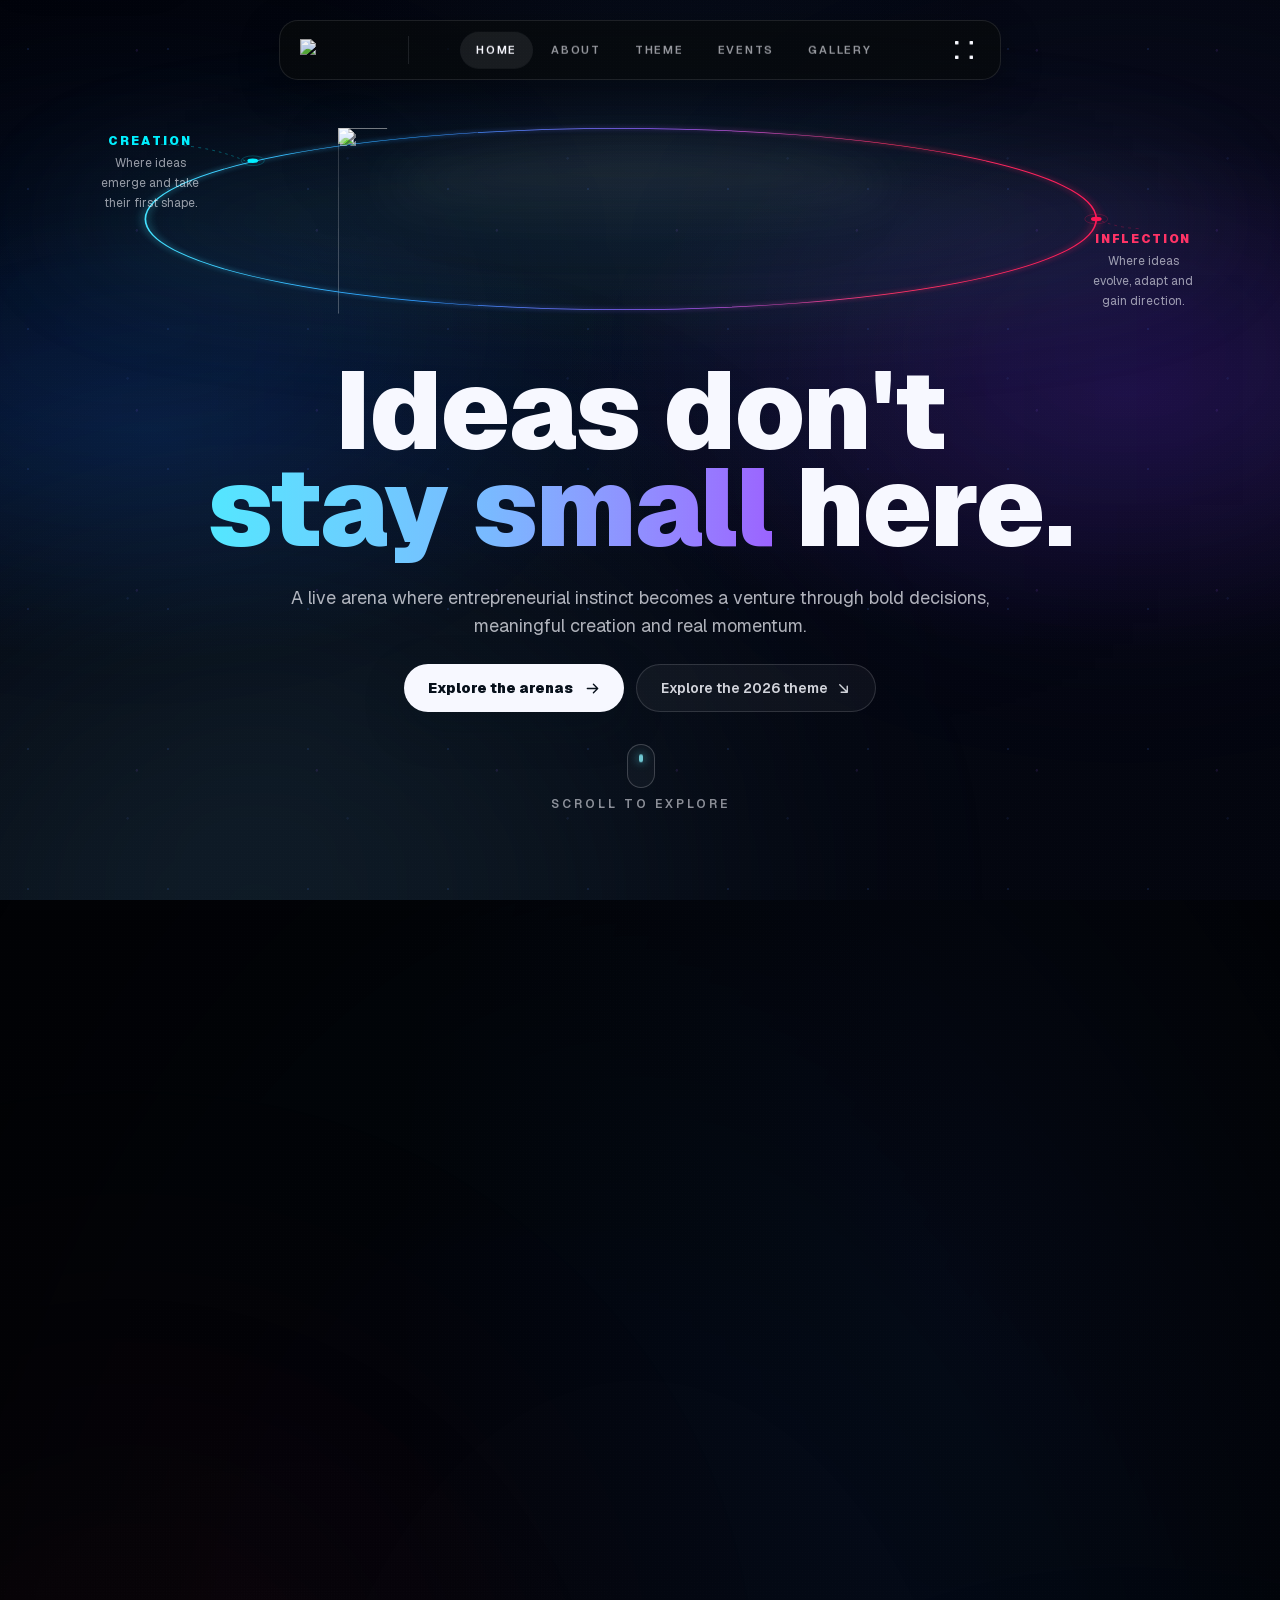
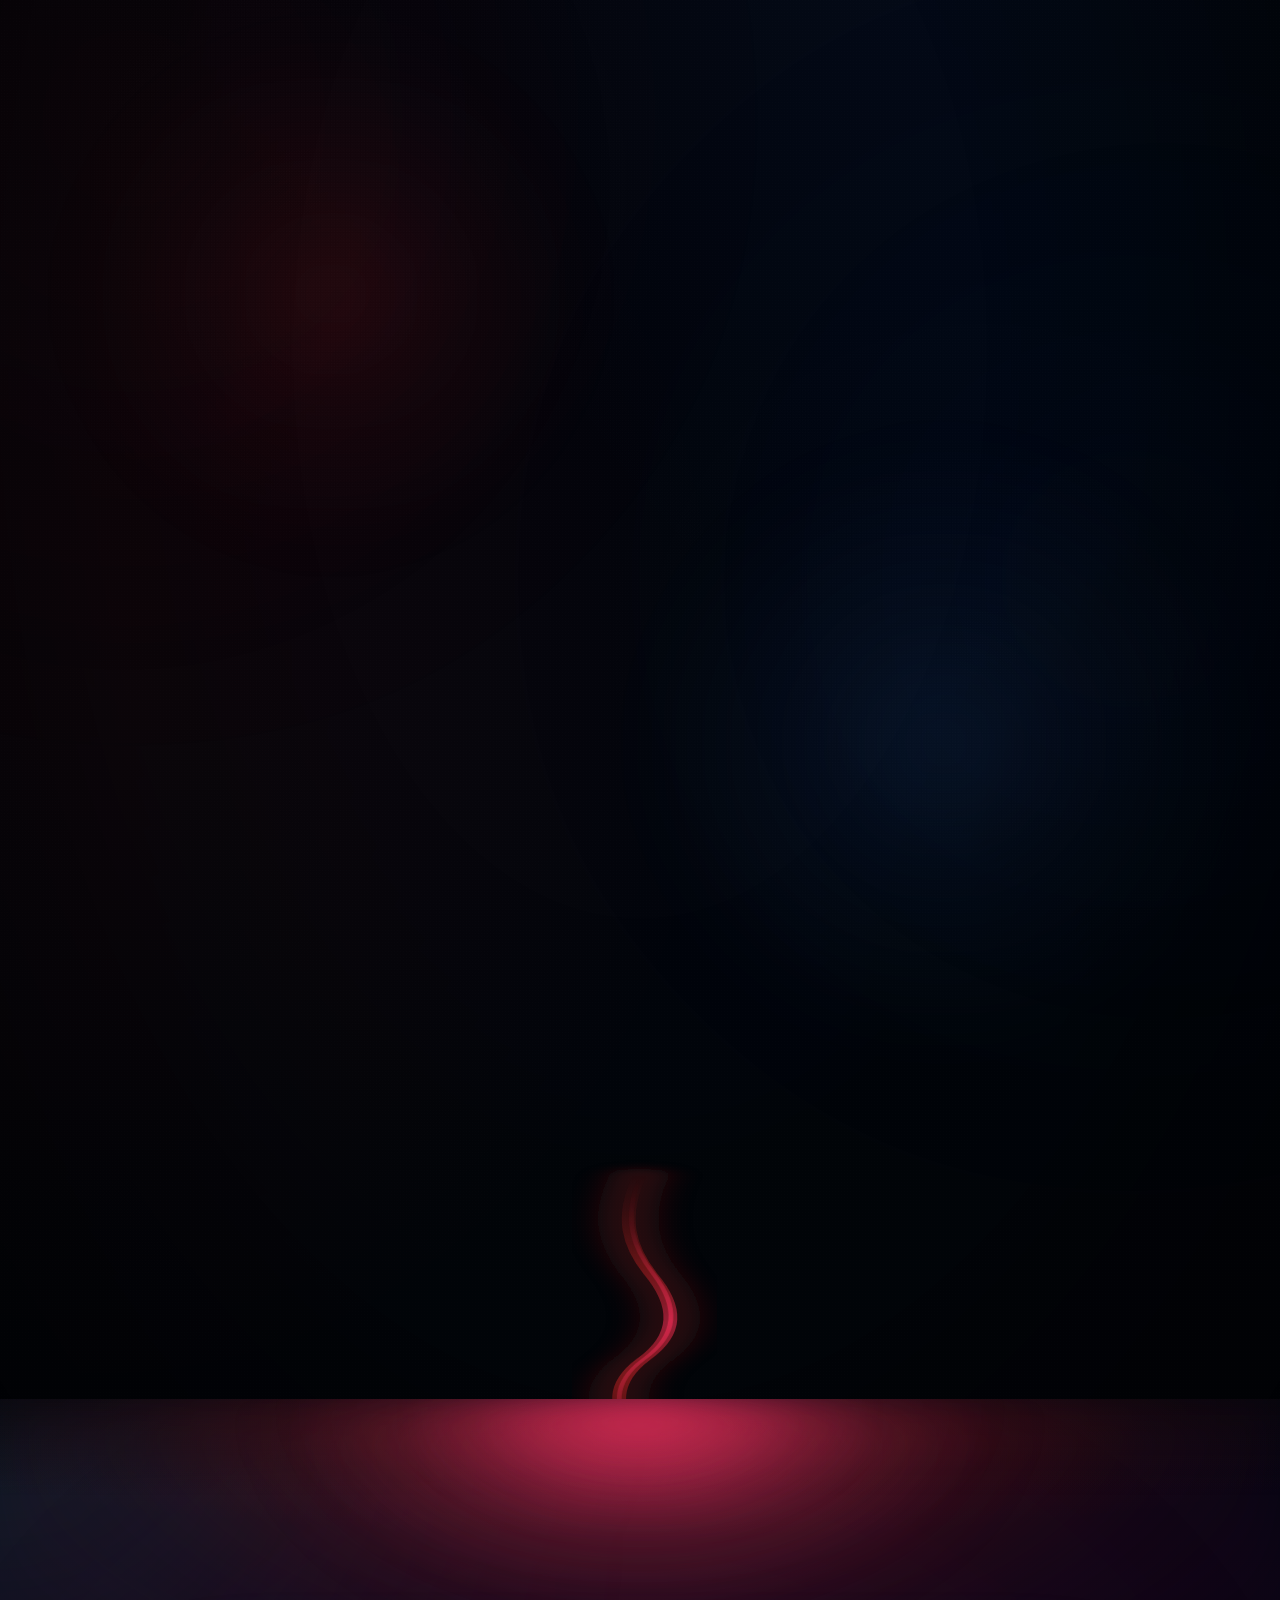
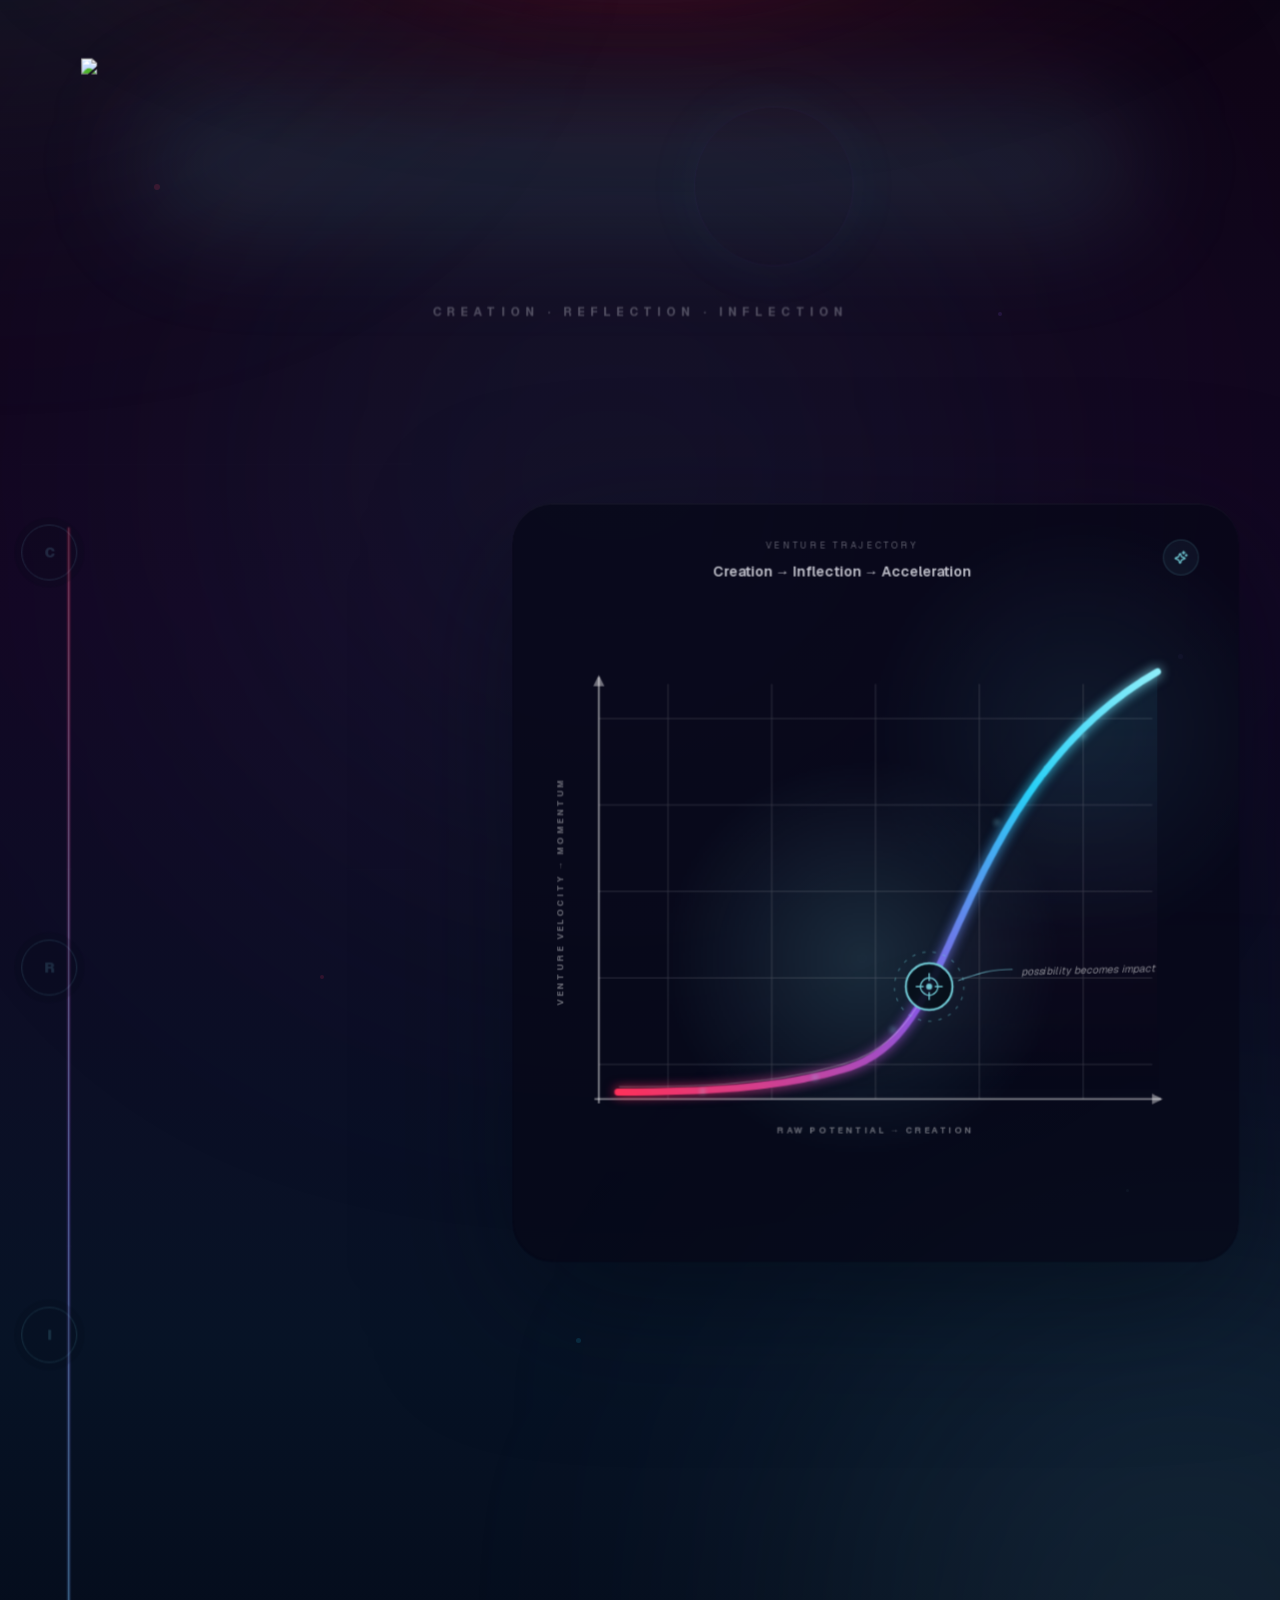
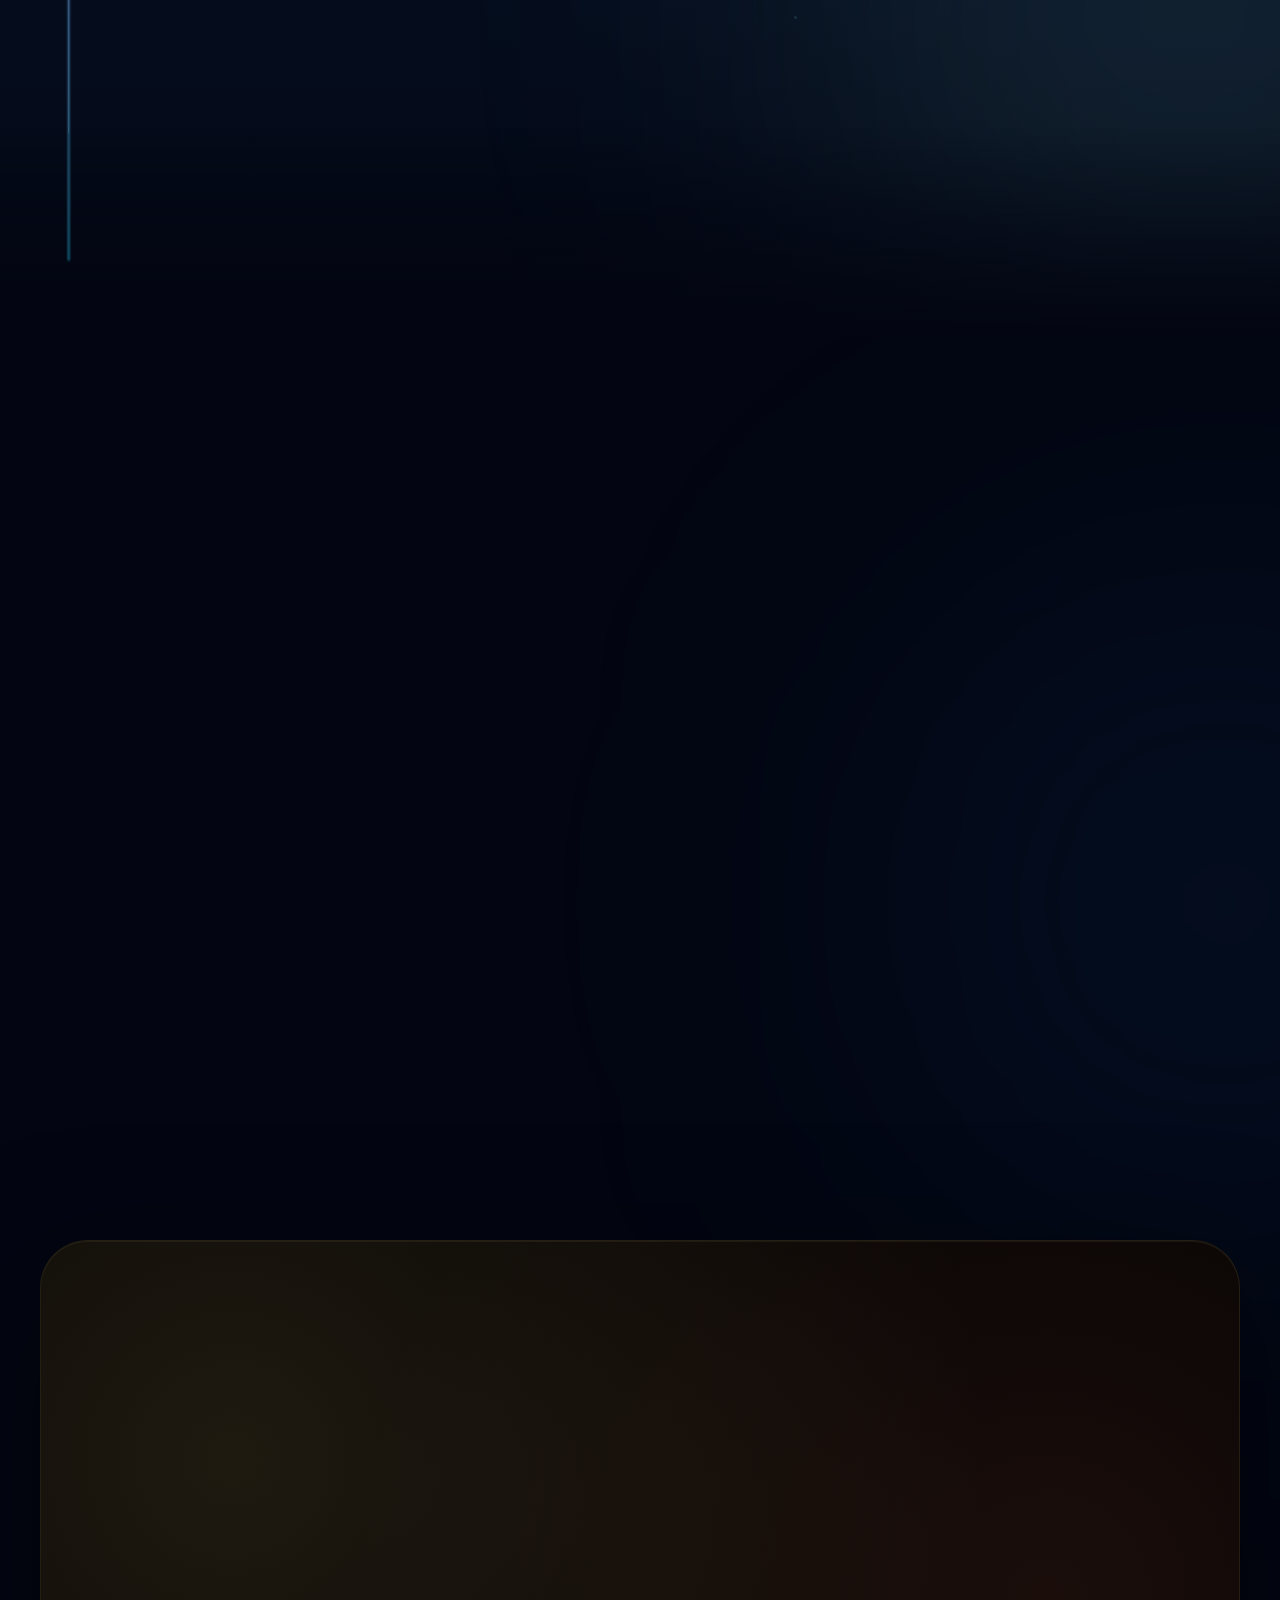
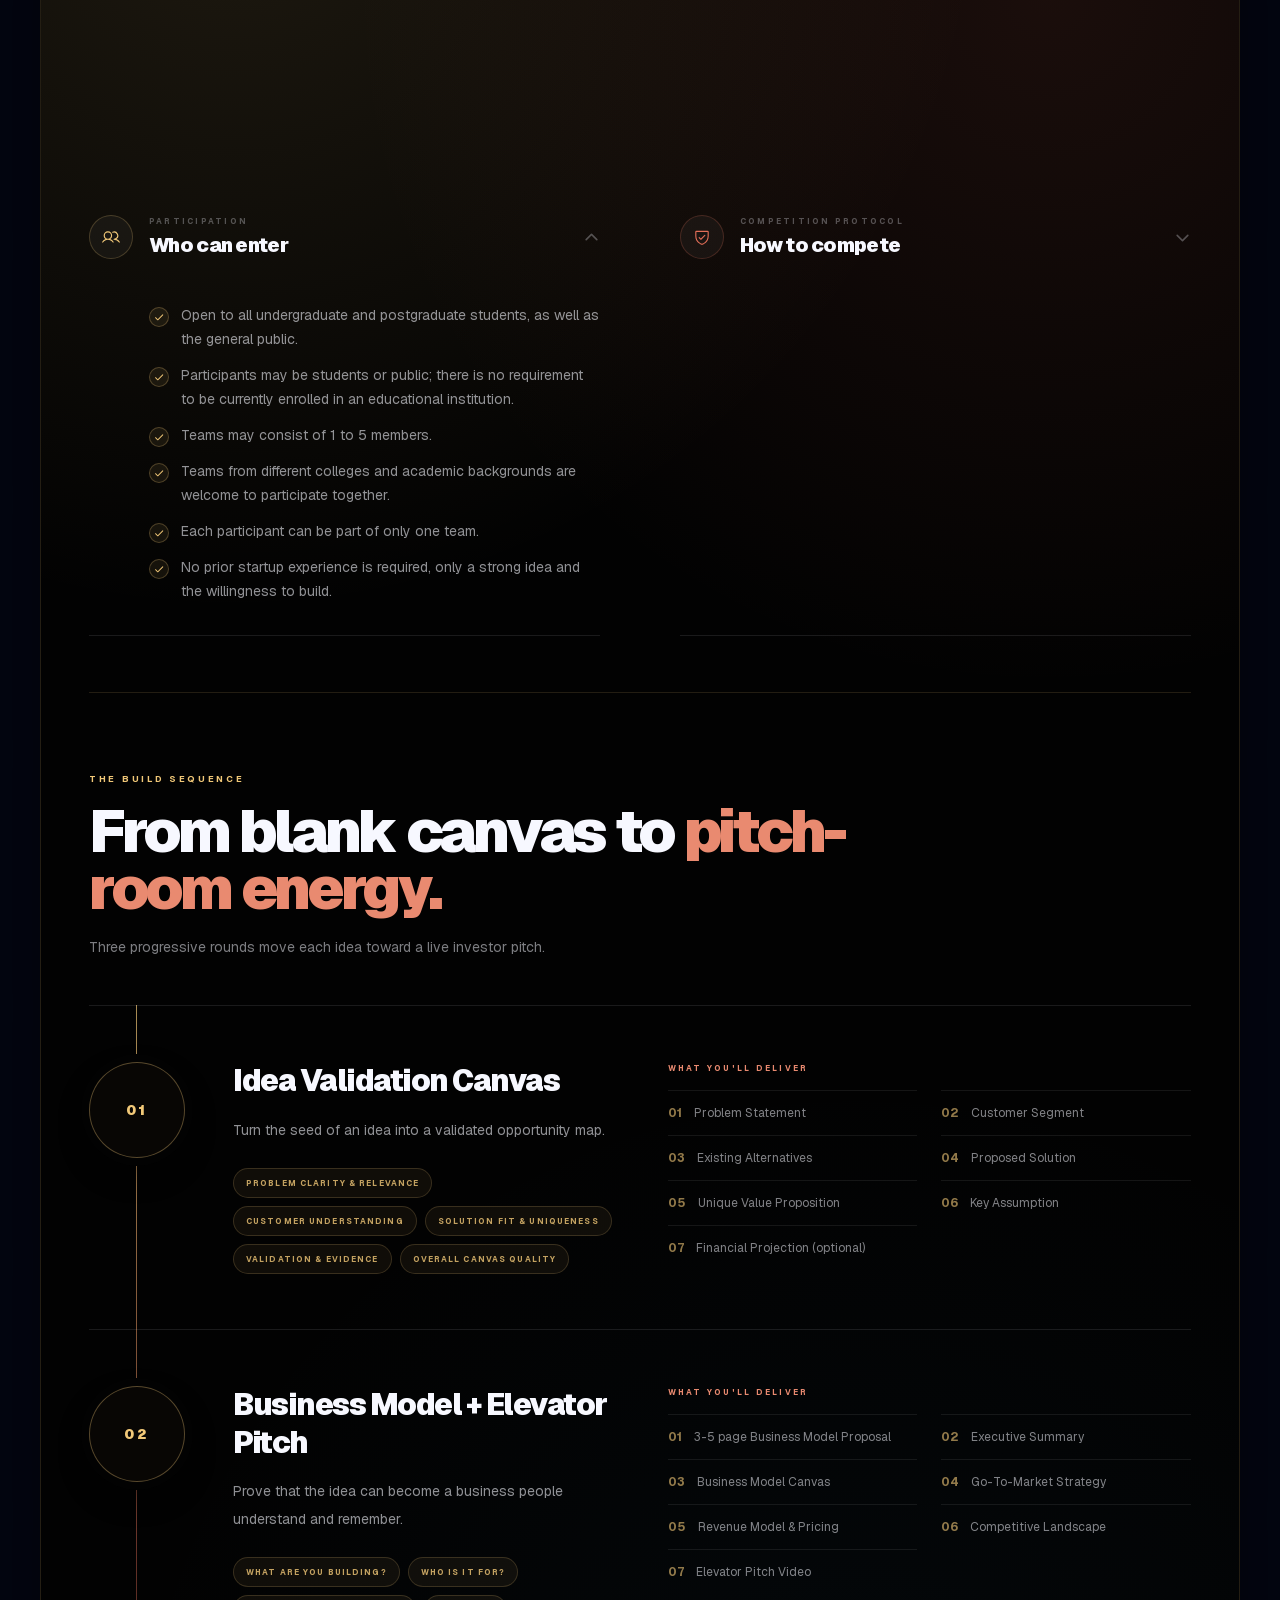
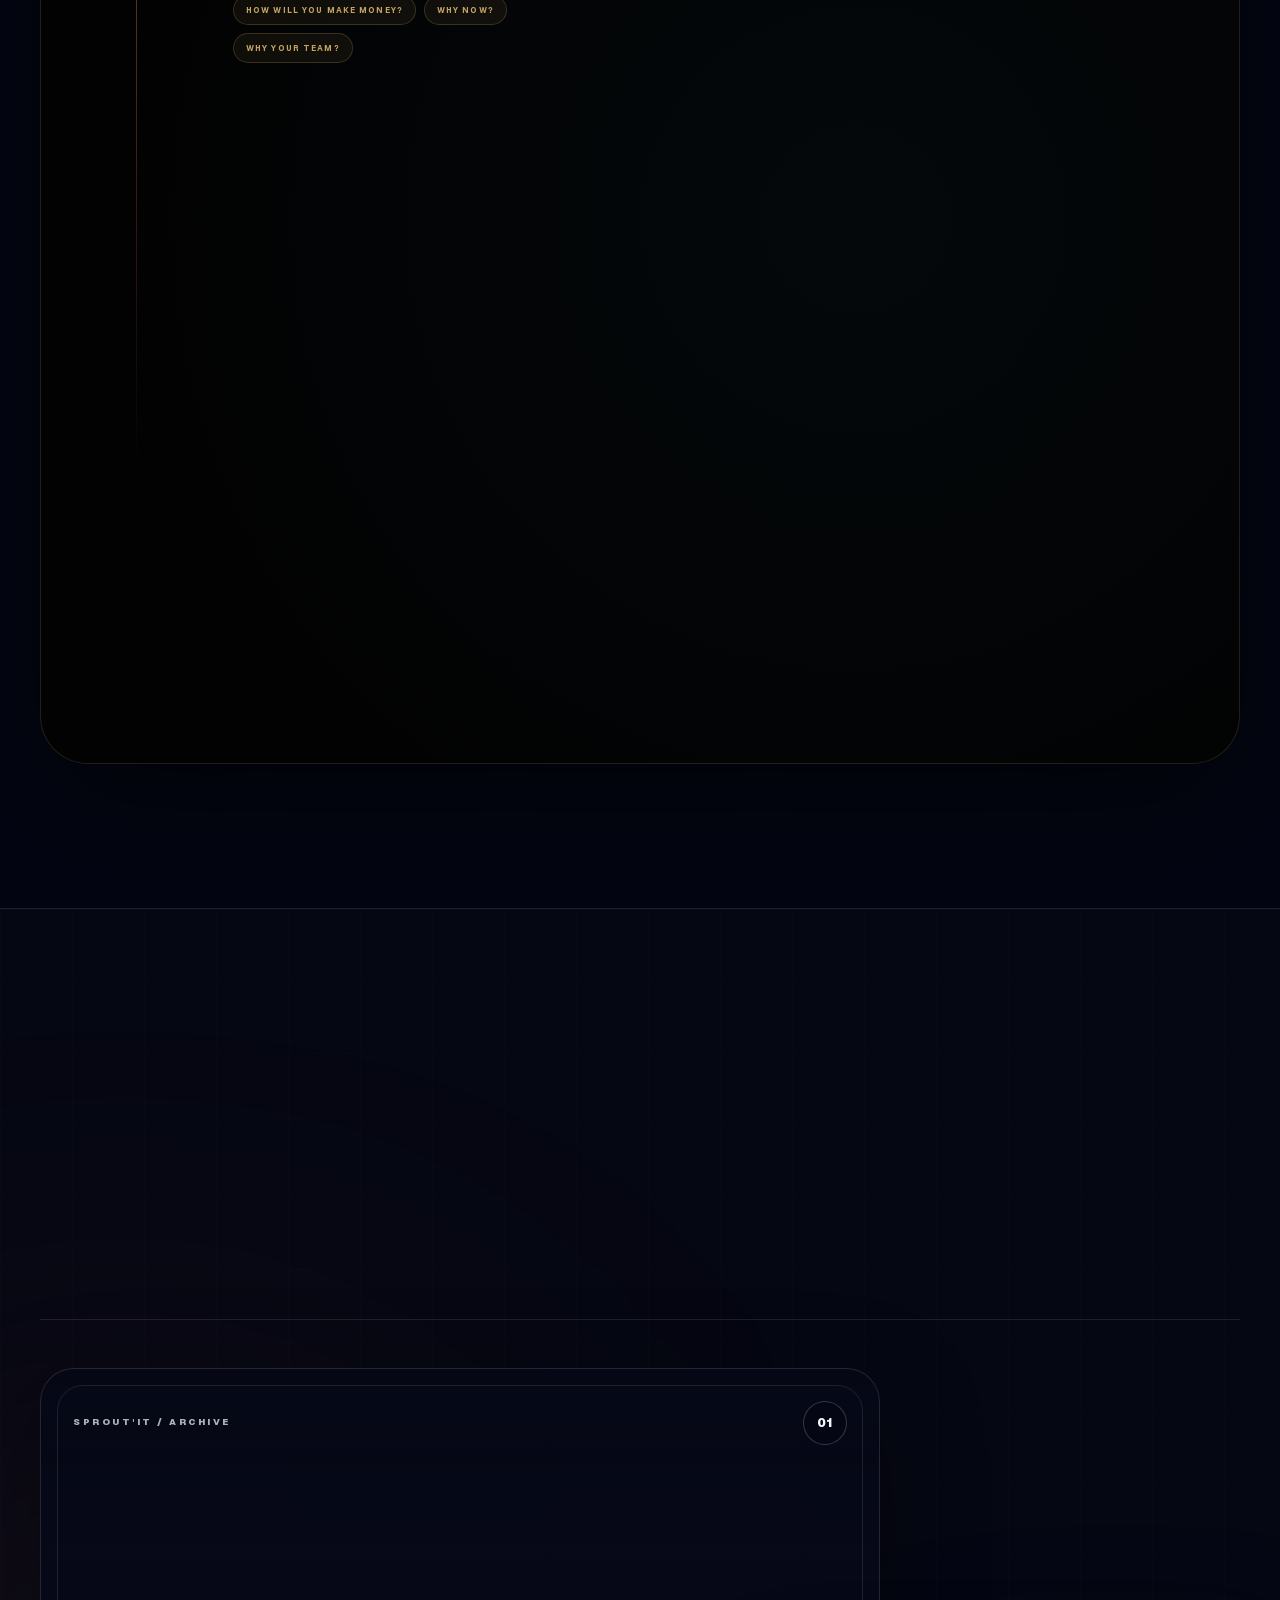
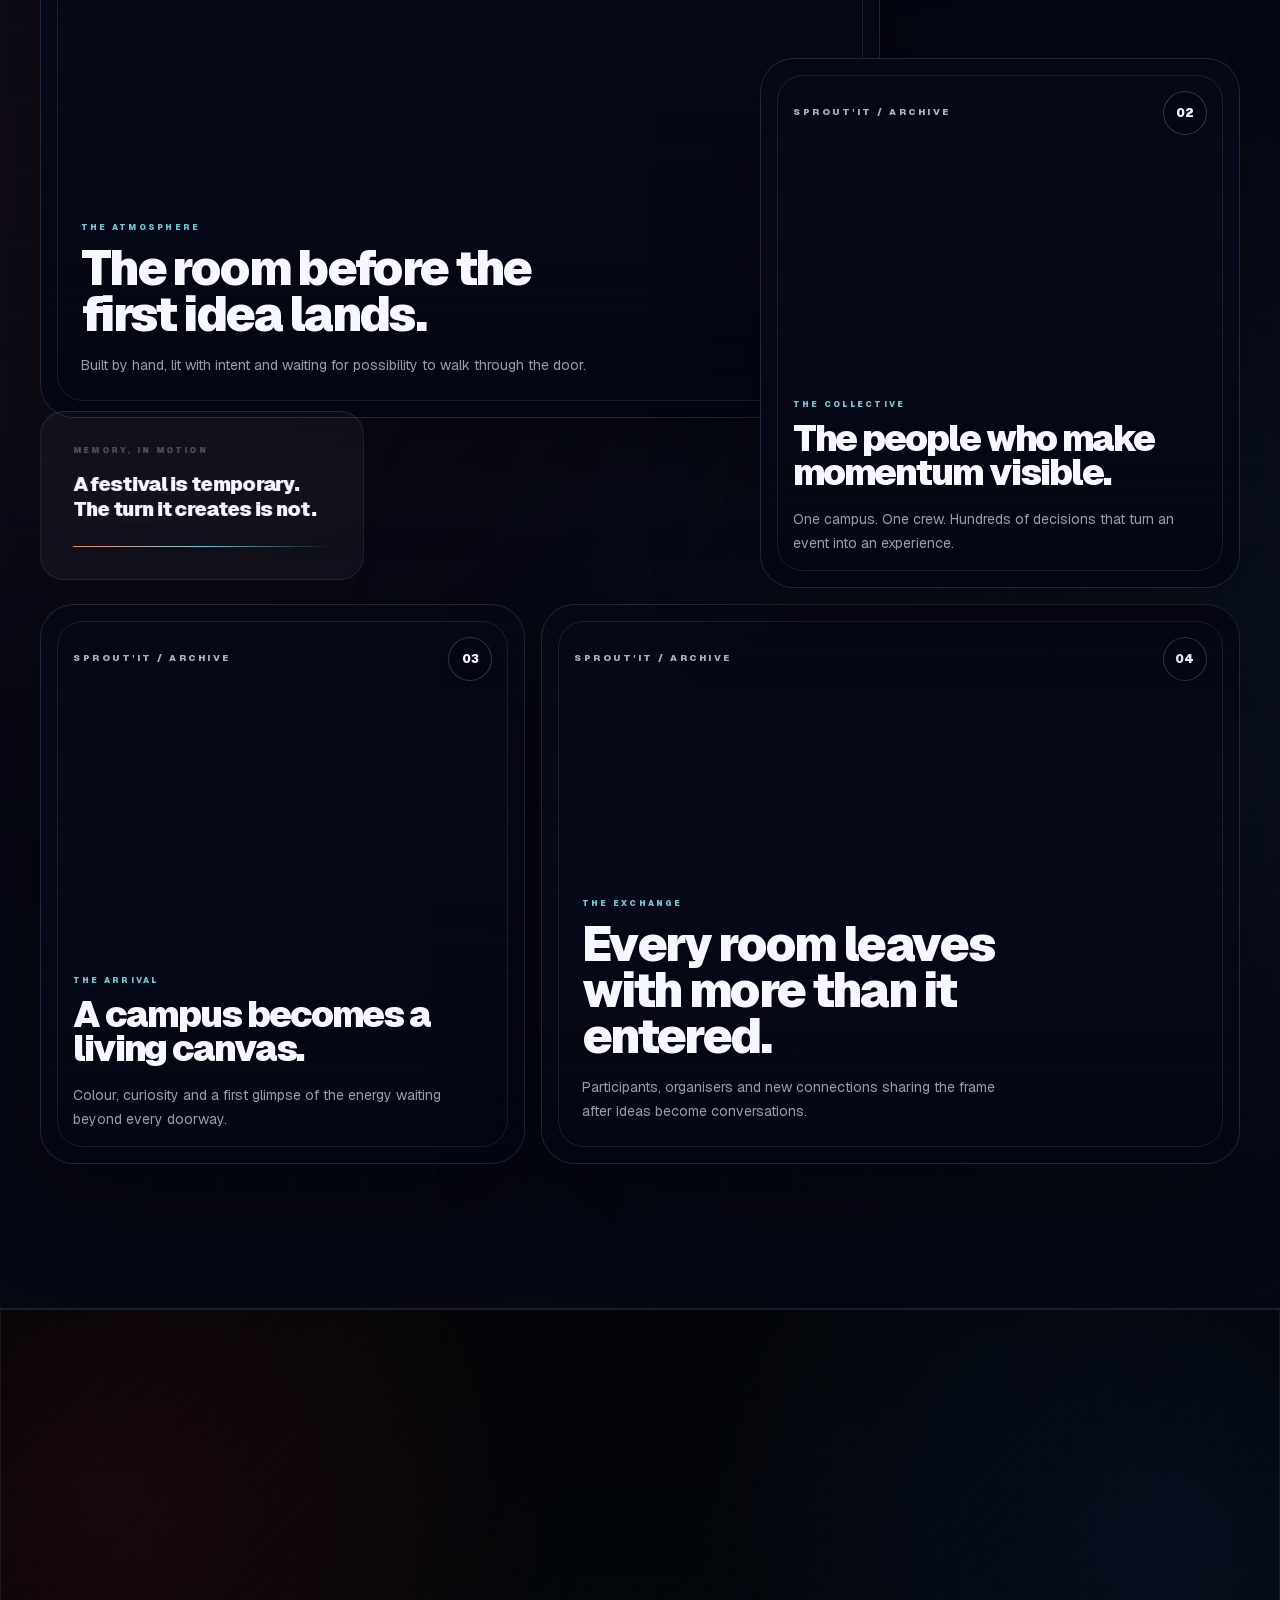
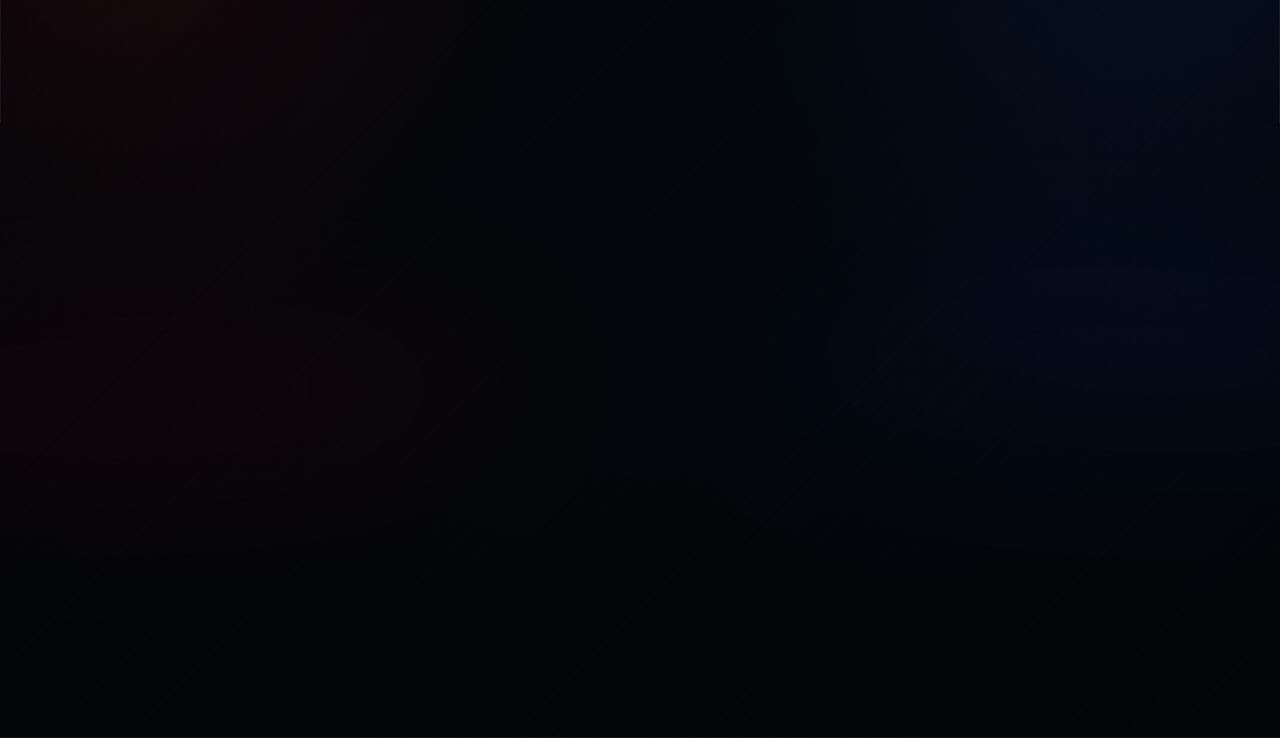
==== commit 7fa8dda7: "Changes" ====
--- a/index.html
+++ b/index.html
@@ -1,4 +1,13 @@
-<!DOCTYPE html><!--Rvbn3oWilR7jSFr2IptSy--><html lang="en" class="__variable_246ccd __variable_b53a14 __variable_6b9622"><head><meta charSet="utf-8"/><meta name="viewport" content="width=device-width, initial-scale=1"/><link rel="preload" href="/_next/static/media/22a5144ee8d83bca-s.p.woff2" as="font" crossorigin="" type="font/woff2"/><link rel="preload" href="/_next/static/media/36966cca54120369-s.p.woff2" as="font" crossorigin="" type="font/woff2"/><link rel="preload" as="image" href="https://cdn.jsdelivr.net/gh/itelf-scit/ITELF-Website-Assets@main/assets/Event_Logos/creatiflect_logo_black.png"/><link rel="preload" as="image" href="https://cdn.jsdelivr.net/gh/itelf-scit/ITELF-Website-Assets@main/assets/Event_Logos/SproutIT_white.png"/><link rel="stylesheet" href="/_next/static/css/a25193284f7c3667.css" data-precedence="next"/><link rel="stylesheet" href="/_next/static/css/20b27db06b7a955e.css" data-precedence="next"/><link rel="stylesheet" href="/_next/static/css/e3aaabfa0890b509.css" data-precedence="next"/><link rel="preload" as="script" fetchPriority="low" href="/_next/static/chunks/webpack-cc0405b60438ebc2.js"/><script src="/_next/static/chunks/4bd1b696-c023c6e3521b1417.js" async=""></script><script src="/_next/static/chunks/255-a70cfdedd3f61710.js" async=""></script><script src="/_next/static/chunks/main-app-e8472c891a5f4f93.js" async=""></script><script src="/_next/static/chunks/app/layout-71967faf418af2dc.js" async=""></script><script src="/_next/static/chunks/850-aee17cc9cc74c504.js" async=""></script><script src="/_next/static/chunks/app/not-found-14465dfa3406e525.js" async=""></script><script src="/_next/static/chunks/f97e080b-8f0ec7fbac7d8a59.js" async=""></script><script src="/_next/static/chunks/150-3a4e0f7cddd24e6f.js" async=""></script><script src="/_next/static/chunks/app/page-8619d02ed035edc1.js" async=""></script><meta name="next-size-adjust" content=""/><title>Sprout&#x27;IT 2026 | SCIT Pune | Creatiflect</title><meta name="description" content="Sprout&#x27;IT 2026 is an entrepreneurship, innovation and leadership festival by Symbiosis Centre for Information Technology (SCIT), Pune, featuring Biznovator, EMUN, Product Genesis, The Crisis Case and Corporate Decoder."/><meta name="application-name" content="Sprout&#x27;IT 2026"/><meta name="author" content="iTELF, SCIT"/><meta name="keywords" content="SproutIT 2026,SCIT Pune,entrepreneurship festival,innovation competition,Biznovator,EMUN,Product Genesis,The Crisis Case,Corporate Decoder"/><meta name="creator" content="iTELF, SCIT"/><meta name="publisher" content="Symbiosis Centre for Information Technology"/><meta name="robots" content="index, follow"/><meta name="googlebot" content="index, follow, max-video-preview:-1, max-image-preview:large, max-snippet:-1"/><link rel="canonical" href="https://sproutit.scit.edu"/><meta property="og:title" content="Sprout&#x27;IT 2026 | SCIT Pune | Creatiflect"/><meta property="og:description" content="Sprout&#x27;IT 2026 is an entrepreneurship, innovation and leadership festival by Symbiosis Centre for Information Technology (SCIT), Pune, featuring Biznovator, EMUN, Product Genesis, The Crisis Case and Corporate Decoder."/><meta property="og:url" content="https://sproutit.scit.edu"/><meta property="og:site_name" content="Sprout&#x27;IT 2026"/><meta property="og:locale" content="en_IN"/><meta property="og:image" content="https://sproutit.scit.edu/gallery/SproutIT_1.jpg"/><meta property="og:image:width" content="6000"/><meta property="og:image:height" content="3368"/><meta property="og:image:alt" content="Sprout&#x27;IT event installation at SCIT Pune"/><meta property="og:type" content="website"/><meta name="twitter:card" content="summary_large_image"/><meta name="twitter:title" content="Sprout&#x27;IT 2026 | SCIT Pune | Creatiflect"/><meta name="twitter:description" content="Sprout&#x27;IT 2026 is an entrepreneurship, innovation and leadership festival by Symbiosis Centre for Information Technology (SCIT), Pune, featuring Biznovator, EMUN, Product Genesis, The Crisis Case and Corporate Decoder."/><meta name="twitter:image" content="https://sproutit.scit.edu/gallery/SproutIT_1.jpg"/><link rel="icon" href="https://cdn.jsdelivr.net/gh/itelf-scit/ITELF-Website-Assets@main/assets/tabicon/favicon-16.png" sizes="16x16" type="image/png"/><link rel="icon" href="https://cdn.jsdelivr.net/gh/itelf-scit/ITELF-Website-Assets@main/assets/tabicon/favicon-32.png" sizes="32x32" type="image/png"/><link rel="icon" href="https://cdn.jsdelivr.net/gh/itelf-scit/ITELF-Website-Assets@main/assets/tabicon/favicon-48.png" sizes="48x48" type="image/png"/><link rel="apple-touch-icon" href="https://cdn.jsdelivr.net/gh/itelf-scit/ITELF-Website-Assets@main/assets/tabicon/favicon-192.png" sizes="192x192" type="image/png"/><script src="/_next/static/chunks/polyfills-42372ed130431b0a.js" noModule=""></script></head><body class="   min-h-[100dvh]   bg-background   text-foreground   antialiased   overflow-x-hidden   font-sans   "><div hidden=""><!--$--><!--/$--></div><main id="main-content" tabindex="-1" class="relative isolate min-h-[100dvh] overflow-x-hidden bg-[#030612] text-white selection:bg-primary/30 selection:text-white focus:outline-none"><script type="application/ld+json">{"@context":"https://schema.org","@type":"Event","name":"Sprout'IT 2026","url":"https://sproutit.scit.edu/","description":"An entrepreneurship, innovation and leadership festival by Symbiosis Centre for Information Technology, Pune.","image":"https://sproutit.scit.edu/gallery/SproutIT_1.jpg","organizer":{"@type":"Organization","name":"Symbiosis Centre for Information Technology","url":"https://www.scit.edu/"}}</script><a href="#main-content" class="fixed left-4 top-4 z-[var(--z-skip)] -translate-y-24 rounded-lg bg-primary px-4 py-3 text-sm font-bold text-primary-foreground shadow-[0_12px_36px_rgba(3,18,26,.45)] transition-transform duration-200 focus:translate-y-0">Skip to content</a><div class="SproutitLoader_loader__ZZgVq" data-leaving="false" data-reduced-motion="false" data-lite-mode="false" role="status" aria-live="polite" aria-label="CREATIFLECT: where ideas change direction"><div class="SproutitLoader_void__jhQsL" aria-hidden="true"></div><div class="SproutitLoader_ideaField__t3Efc" aria-hidden="true"></div><div class="SproutitLoader_trajectory__biFUX" aria-hidden="true"><div class="SproutitLoader_beamGroup__K_4go SproutitLoader_beamA__vTFjU"><span class="SproutitLoader_beamLine__7MG7G"></span><span class="SproutitLoader_beamDot__lOcul"></span></div><div class="SproutitLoader_beamGroup__K_4go SproutitLoader_beamB__rZPet"><span class="SproutitLoader_beamLine__7MG7G"></span><span class="SproutitLoader_beamDot__lOcul"></span></div><div class="SproutitLoader_beamGroup__K_4go SproutitLoader_beamC__xHllR"><span class="SproutitLoader_beamLine__7MG7G"></span><span class="SproutitLoader_beamDot__lOcul"></span></div></div><div class="SproutitLoader_flashBloom__0Hd7v" aria-hidden="true"></div><span class="SproutitLoader_ringShock__JWMqm" aria-hidden="true"></span><span class="SproutitLoader_ringShock2__D9wTf" aria-hidden="true"></span><span class="SproutitLoader_seedCore__C1kjK" aria-hidden="true"></span><div class="SproutitLoader_reticleMarks__BEMFM" aria-hidden="true"><span class="SproutitLoader_reticleRingOuter__XKPU9"></span><span class="SproutitLoader_reticleRingInner__jtTGu"></span><span class="SproutitLoader_reticleTick__y5emf SproutitLoader_tickTop__h_15g"></span><span class="SproutitLoader_reticleTick__y5emf SproutitLoader_tickBottom__jigMI"></span><span class="SproutitLoader_reticleTick__y5emf SproutitLoader_tickLeft__4bt27"></span><span class="SproutitLoader_reticleTick__y5emf SproutitLoader_tickRight___I26q"></span></div><div class="SproutitLoader_logoContainer__k0evG"><div class="SproutitLoader_logoGlow__9YP_x" aria-hidden="true"></div><div class="SproutitLoader_logoCrop__3QJOR"><img alt="CREATIFLECT" loading="eager" width="1372" height="262" decoding="async" data-nimg="1" class="SproutitLoader_logoImage__Rp63Z" style="color:transparent" src="https://cdn.jsdelivr.net/gh/itelf-scit/ITELF-Website-Assets@main/assets/Event_Logos/creatiflect_logo_black.png"/></div><div class="SproutitLoader_shimmer__UiOoE" aria-hidden="true"></div></div><div class="SproutitLoader_outgoingWrap__SWInQ" aria-hidden="true"><span class="SproutitLoader_outgoingLine__41rWN"></span><div class="SproutitLoader_streamField__qe8bJ"><span class="SproutitLoader_streamDot__aHxua"></span><span class="SproutitLoader_streamDot__aHxua"></span><span class="SproutitLoader_streamDot__aHxua"></span></div></div><p class="SproutitLoader_tagline__PcZsM">Where ideas change direction.</p><div class="SproutitLoader_phaseTracker__2fqpT" aria-hidden="true"><div class="SproutitLoader_phase__az_es SproutitLoader_phase1__4RyZf">CREATION</div><span class="SproutitLoader_phaseDivider__61ReU">•</span><div class="SproutitLoader_phase__az_es SproutitLoader_phase2__ip7c_">INFLECTION</div><span class="SproutitLoader_phaseDivider__61ReU">•</span><div class="SproutitLoader_phase__az_es SproutitLoader_phase3__gWt8S">TRANSFORMATION</div></div><div class="SproutitLoader_itelfMark__wpiJD" aria-hidden="true"><img alt="iTELF" loading="lazy" width="180" height="80" decoding="async" data-nimg="1" style="color:transparent" src="https://cdn.jsdelivr.net/gh/itelf-scit/ITELF-Website-Assets@main/assets/iTELF-logo.png"/></div><div class="SproutitLoader_sproutitMark__sTvxe" aria-hidden="true"><img alt="SproutIT" loading="lazy" width="220" height="100" decoding="async" data-nimg="1" style="color:transparent" src="https://cdn.jsdelivr.net/gh/itelf-scit/ITELF-Website-Assets@main/assets/Event_Logos/SproutIT_white.png"/></div><span class="sr-only">Creation. Inflection. Transformation. Where ideas change direction.</span></div><div aria-hidden="true" class="pointer-events-none fixed inset-x-0 top-0 z-[var(--z-progress)] h-[2px]" style="opacity:0"><div class="h-full origin-left bg-primary shadow-[0_0_8px_rgba(112,199,210,.5)]" style="transform:scaleX(0)"></div></div><header class="
+<!DOCTYPE html><!--lW_yNFQgDEI2o_Ez436WO--><html lang="en" class="__variable_246ccd __variable_b53a14 __variable_6b9622"><head><meta charSet="utf-8"/><meta name="viewport" content="width=device-width, initial-scale=1"/><link rel="preload" href="/_next/static/media/22a5144ee8d83bca-s.p.woff2" as="font" crossorigin="" type="font/woff2"/><link rel="preload" href="/_next/static/media/36966cca54120369-s.p.woff2" as="font" crossorigin="" type="font/woff2"/><link rel="preload" as="image" href="https://cdn.jsdelivr.net/gh/itelf-scit/ITELF-Website-Assets@main/assets/Event_Logos/creatiflect_logo_black.png"/><link rel="preload" as="image" href="https://cdn.jsdelivr.net/gh/itelf-scit/ITELF-Website-Assets@main/assets/Event_Logos/SproutIT_white.png"/><link rel="stylesheet" href="/_next/static/css/a25193284f7c3667.css" data-precedence="next"/><link rel="stylesheet" href="/_next/static/css/20b27db06b7a955e.css" data-precedence="next"/><link rel="stylesheet" href="/_next/static/css/e3aaabfa0890b509.css" data-precedence="next"/><link rel="preload" as="script" fetchPriority="low" href="/_next/static/chunks/webpack-cc0405b60438ebc2.js"/><script src="/_next/static/chunks/4bd1b696-c023c6e3521b1417.js" async=""></script><script src="/_next/static/chunks/255-a70cfdedd3f61710.js" async=""></script><script src="/_next/static/chunks/main-app-e8472c891a5f4f93.js" async=""></script><script src="/_next/static/chunks/app/layout-71967faf418af2dc.js" async=""></script><script src="/_next/static/chunks/850-aee17cc9cc74c504.js" async=""></script><script src="/_next/static/chunks/app/not-found-14465dfa3406e525.js" async=""></script><script src="/_next/static/chunks/f97e080b-8f0ec7fbac7d8a59.js" async=""></script><script src="/_next/static/chunks/150-3a4e0f7cddd24e6f.js" async=""></script><script src="/_next/static/chunks/app/page-99f52eae9dade573.js" async=""></script><meta name="next-size-adjust" content=""/><title>Sprout&#x27;IT 2026 | SCIT Pune | Creatiflect</title><meta name="description" content="Sprout&#x27;IT 2026 is an entrepreneurship, innovation and leadership festival by Symbiosis Centre for Information Technology (SCIT), Pune, featuring Biznovator, EMUN, Product Genesis, The Crisis Case and Corporate Decoder."/><meta name="application-name" content="Sprout&#x27;IT 2026"/><meta name="author" content="iTELF, SCIT"/><meta name="keywords" content="SproutIT 2026,SCIT Pune,entrepreneurship festival,innovation competition,Biznovator,EMUN,Product Genesis,The Crisis Case,Corporate Decoder"/><meta name="creator" content="iTELF, SCIT"/><meta name="publisher" content="Symbiosis Centre for Information Technology"/><meta name="robots" content="index, follow"/><meta name="googlebot" content="index, follow, max-video-preview:-1, max-image-preview:large, max-snippet:-1"/><link rel="canonical" href="https://sproutit.scit.edu"/><meta property="og:title" content="Sprout&#x27;IT 2026 | SCIT Pune | Creatiflect"/><meta property="og:description" content="Sprout&#x27;IT 2026 is an entrepreneurship, innovation and leadership festival by Symbiosis Centre for Information Technology (SCIT), Pune, featuring Biznovator, EMUN, Product Genesis, The Crisis Case and Corporate Decoder."/><meta property="og:url" content="https://sproutit.scit.edu"/><meta property="og:site_name" content="Sprout&#x27;IT 2026"/><meta property="og:locale" content="en_IN"/><meta property="og:image" content="https://sproutit.scit.edu/gallery/SproutIT_1.jpg"/><meta property="og:image:width" content="6000"/><meta property="og:image:height" content="3368"/><meta property="og:image:alt" content="Sprout&#x27;IT event installation at SCIT Pune"/><meta property="og:type" content="website"/><meta name="twitter:card" content="summary_large_image"/><meta name="twitter:title" content="Sprout&#x27;IT 2026 | SCIT Pune | Creatiflect"/><meta name="twitter:description" content="Sprout&#x27;IT 2026 is an entrepreneurship, innovation and leadership festival by Symbiosis Centre for Information Technology (SCIT), Pune, featuring Biznovator, EMUN, Product Genesis, The Crisis Case and Corporate Decoder."/><meta name="twitter:image" content="https://sproutit.scit.edu/gallery/SproutIT_1.jpg"/><link rel="icon" href="https://cdn.jsdelivr.net/gh/itelf-scit/ITELF-Website-Assets@main/assets/tabicon/favicon-16.png" sizes="16x16" type="image/png"/><link rel="icon" href="https://cdn.jsdelivr.net/gh/itelf-scit/ITELF-Website-Assets@main/assets/tabicon/favicon-32.png" sizes="32x32" type="image/png"/><link rel="icon" href="https://cdn.jsdelivr.net/gh/itelf-scit/ITELF-Website-Assets@main/assets/tabicon/favicon-48.png" sizes="48x48" type="image/png"/><link rel="apple-touch-icon" href="https://cdn.jsdelivr.net/gh/itelf-scit/ITELF-Website-Assets@main/assets/tabicon/favicon-192.png" sizes="192x192" type="image/png"/><script src="/_next/static/chunks/polyfills-42372ed130431b0a.js" noModule=""></script></head><body class="   min-h-[100dvh]   bg-background   text-foreground   antialiased   overflow-x-hidden   font-sans   "><div hidden=""><!--$--><!--/$--></div><main id="main-content" tabindex="-1" class="relative isolate min-h-[100dvh] overflow-x-hidden bg-[#030612] text-white selection:bg-primary/30 selection:text-white focus:outline-none"><script type="application/ld+json">{"@context":"https://schema.org","@type":"Event","name":"Sprout'IT 2026","url":"https://sproutit.scit.edu/","description":"An entrepreneurship, innovation and leadership festival by Symbiosis Centre for Information Technology, Pune.","image":"https://sproutit.scit.edu/gallery/SproutIT_1.jpg","organizer":{"@type":"Organization","name":"Symbiosis Centre for Information Technology","url":"https://www.scit.edu/"}}</script><a href="#main-content" class="fixed left-4 top-4 z-[var(--z-skip)] -translate-y-24 rounded-lg bg-primary px-4 py-3 text-sm font-bold text-primary-foreground shadow-[0_12px_36px_rgba(3,18,26,.45)] transition-transform duration-200 focus:translate-y-0">Skip to content</a><div class="SproutitLoader_loader__ZZgVq" data-leaving="false" data-reduced-motion="false" data-lite-mode="false" data-mobile="false" role="status" aria-live="polite" aria-label="CREATIFLECT: where ideas change direction"><style>
+        .SproutitLoader_loader__ZZgVq[data-mobile="true"] *,
+        .SproutitLoader_loader__ZZgVq[data-mobile="true"] *::before,
+        .SproutitLoader_loader__ZZgVq[data-mobile="true"] *::after {
+          animation-duration: 1ms !important;
+          animation-delay: 0ms !important;
+          transition-duration: 1ms !important;
+          transition-delay: 0ms !important;
+        }
+      </style><div class="SproutitLoader_void__jhQsL" aria-hidden="true"></div><div class="SproutitLoader_ideaField__t3Efc" aria-hidden="true"></div><div class="SproutitLoader_trajectory__biFUX" aria-hidden="true"><div class="SproutitLoader_beamGroup__K_4go SproutitLoader_beamA__vTFjU"><span class="SproutitLoader_beamLine__7MG7G"></span><span class="SproutitLoader_beamDot__lOcul"></span></div><div class="SproutitLoader_beamGroup__K_4go SproutitLoader_beamB__rZPet"><span class="SproutitLoader_beamLine__7MG7G"></span><span class="SproutitLoader_beamDot__lOcul"></span></div><div class="SproutitLoader_beamGroup__K_4go SproutitLoader_beamC__xHllR"><span class="SproutitLoader_beamLine__7MG7G"></span><span class="SproutitLoader_beamDot__lOcul"></span></div></div><div class="SproutitLoader_flashBloom__0Hd7v" aria-hidden="true"></div><span class="SproutitLoader_ringShock__JWMqm" aria-hidden="true"></span><span class="SproutitLoader_ringShock2__D9wTf" aria-hidden="true"></span><span class="SproutitLoader_seedCore__C1kjK" aria-hidden="true"></span><div class="SproutitLoader_reticleMarks__BEMFM" aria-hidden="true"><span class="SproutitLoader_reticleRingOuter__XKPU9"></span><span class="SproutitLoader_reticleRingInner__jtTGu"></span><span class="SproutitLoader_reticleTick__y5emf SproutitLoader_tickTop__h_15g"></span><span class="SproutitLoader_reticleTick__y5emf SproutitLoader_tickBottom__jigMI"></span><span class="SproutitLoader_reticleTick__y5emf SproutitLoader_tickLeft__4bt27"></span><span class="SproutitLoader_reticleTick__y5emf SproutitLoader_tickRight___I26q"></span></div><div class="SproutitLoader_logoContainer__k0evG"><div class="SproutitLoader_logoGlow__9YP_x" aria-hidden="true"></div><div class="SproutitLoader_logoCrop__3QJOR"><img alt="CREATIFLECT" loading="eager" width="1372" height="262" decoding="async" data-nimg="1" class="SproutitLoader_logoImage__Rp63Z" style="color:transparent" src="https://cdn.jsdelivr.net/gh/itelf-scit/ITELF-Website-Assets@main/assets/Event_Logos/creatiflect_logo_black.png"/></div><div class="SproutitLoader_shimmer__UiOoE" aria-hidden="true"></div></div><div class="SproutitLoader_outgoingWrap__SWInQ" aria-hidden="true"><span class="SproutitLoader_outgoingLine__41rWN"></span><div class="SproutitLoader_streamField__qe8bJ"><span class="SproutitLoader_streamDot__aHxua"></span><span class="SproutitLoader_streamDot__aHxua"></span><span class="SproutitLoader_streamDot__aHxua"></span></div></div><p class="SproutitLoader_tagline__PcZsM">Where ideas change direction.</p><div class="SproutitLoader_phaseTracker__2fqpT" aria-hidden="true"><div class="SproutitLoader_phase__az_es SproutitLoader_phase1__4RyZf">CREATION</div><span class="SproutitLoader_phaseDivider__61ReU">•</span><div class="SproutitLoader_phase__az_es SproutitLoader_phase2__ip7c_">INFLECTION</div><span class="SproutitLoader_phaseDivider__61ReU">•</span><div class="SproutitLoader_phase__az_es SproutitLoader_phase3__gWt8S">TRANSFORMATION</div></div><div class="SproutitLoader_itelfMark__wpiJD" aria-hidden="true"><img alt="iTELF" loading="lazy" width="180" height="80" decoding="async" data-nimg="1" style="color:transparent" src="https://cdn.jsdelivr.net/gh/itelf-scit/ITELF-Website-Assets@main/assets/iTELF-logo.png"/></div><div class="SproutitLoader_sproutitMark__sTvxe" aria-hidden="true"><img alt="SproutIT" loading="lazy" width="220" height="100" decoding="async" data-nimg="1" style="color:transparent" src="https://cdn.jsdelivr.net/gh/itelf-scit/ITELF-Website-Assets@main/assets/Event_Logos/SproutIT_white.png"/></div><span class="sr-only">Creation. Inflection. Transformation. Where ideas change direction.</span></div><div aria-hidden="true" class="pointer-events-none fixed inset-x-0 top-0 z-[var(--z-progress)] h-[2px]" style="opacity:0"><div class="h-full origin-left bg-primary shadow-[0_0_8px_rgba(112,199,210,.5)]" style="transform:scaleX(0)"></div></div><header class="
           fixed inset-x-0 top-0
           z-[var(--z-header)]
           px-3 pt-3
@@ -125,4 +134,4 @@
                           rounded-[1px]
                           bg-white
                           right-0 bottom-0
-                        "></span></span></button></nav></div></header><div aria-hidden="true" class="sproutit-atmosphere pointer-events-none fixed inset-0 -z-10"></div><div aria-hidden="true" class="sproutit-grain"></div><section id="home" class="relative isolate min-h-[100dvh] overflow-hidden bg-[#030612] px-4 sm:px-7 lg:px-10 max-sm:h-[100svh] max-sm:min-h-[100svh] max-sm:max-h-[100svh]"><div aria-hidden="true" class="absolute inset-0 bg-[radial-gradient(ellipse_at_12%_48%,rgba(27,112,255,.14),transparent_34%),radial-gradient(ellipse_at_88%_44%,rgba(122,53,255,.15),transparent_36%),radial-gradient(ellipse_at_50%_22%,rgba(40,88,160,.08),transparent_42%),linear-gradient(135deg,#02030A_0%,#050914_48%,#03050E_100%)]"></div><div aria-hidden="true" class="absolute inset-0 opacity-40 [background-image:radial-gradient(circle_at_20%_35%,rgba(71,126,255,.34)_0_1px,transparent_1.5px),radial-gradient(circle_at_76%_28%,rgba(164,91,255,.30)_0_1px,transparent_1.5px),radial-gradient(circle_at_58%_72%,rgba(93,136,255,.22)_0_1px,transparent_1.5px)] [background-size:140px_140px,180px_180px,220px_220px]"></div><div aria-hidden="true" class="absolute -left-[14%] top-[16%] h-[200px] w-[340px] rounded-[50%] bg-[#1877FF]/[0.09] blur-[55px] lg:h-[360px] lg:w-[620px] lg:bg-[#1877FF]/[0.10] lg:blur-[110px]" style="transform:none"></div><div aria-hidden="true" class="absolute -right-[12%] top-[18%] h-[210px] w-[340px] rounded-[50%] bg-[#7A35FF]/[0.10] blur-[60px] lg:h-[380px] lg:w-[620px] lg:bg-[#7A35FF]/[0.11] lg:blur-[120px]" style="transform:none"></div><div aria-hidden="true" class="absolute left-[20%] top-[30%] h-[140px] w-[60%] bg-[#132A5C]/[0.07] blur-[60px] lg:h-[240px] lg:bg-[#132A5C]/[0.08] lg:blur-[120px]"></div><div aria-hidden="true" class="absolute -left-[12%] bottom-[-38%] h-[420px] w-[520px] rounded-full bg-primary/[0.08] blur-[70px] lg:h-[680px] lg:w-[820px] lg:bg-primary/10 lg:blur-[150px]"></div><div class="relative mx-auto flex min-h-[100svh] max-w-[1480px] flex-col justify-center pb-6 pt-24 sm:justify-start sm:pb-8 max-sm:pt-20 max-sm:pb-6" style="opacity:1;transform:none"><div class="relative mx-auto mt-3 w-full max-w-[1100px] [transform-style:preserve-3d] sm:mt-8 max-sm:mt-2" style="opacity:0;transform:perspective(1200px) translateY(24px) scale(0.94)"><div aria-hidden="true" class="absolute -inset-x-[5%] inset-y-[4%] rounded-[50%] bg-primary/16 opacity-70 blur-[40px] lg:blur-[65px]"></div><div aria-hidden="true" class="pointer-events-none absolute left-1/2 top-[49%] z-0 h-[105%] w-[115%] -translate-x-1/2 -translate-y-1/2 sm:h-[122%] sm:w-[122%]"><svg class="absolute inset-0 h-full w-full overflow-visible" viewBox="0 0 1750 700" preserveAspectRatio="none"><defs><linearGradient id="sproutOrbitGradient" x1="200" y1="350" x2="1550" y2="350" gradientUnits="userSpaceOnUse"><stop offset="0%" stop-color="#45E8FF"></stop><stop offset="28%" stop-color="#2D9CFF"></stop><stop offset="52%" stop-color="#935DFF"></stop><stop offset="74%" stop-color="#FF3366"></stop><stop offset="100%" stop-color="#FF1654"></stop></linearGradient><filter id="sproutOrbitGlow" x="-20%" y="-40%" width="140%" height="180%"><feGaussianBlur stdDeviation="6" result="blur"></feGaussianBlur></filter></defs><path class="hidden lg:inline" d="M 230,350 A 620,280 0 0,1 1470,350" fill="none" stroke="url(#sproutOrbitGradient)" stroke-width="6" opacity="0.38" filter="url(#sproutOrbitGlow)"></path><path d="M 230,350 A 620,280 0 0,1 1470,350" fill="none" stroke="url(#sproutOrbitGradient)" stroke-width="2.2" stroke-linecap="round"></path><circle cx="370" cy="170" r="7" fill="#00F0FF"></circle><circle cx="370" cy="170" r="15" fill="none" stroke="#00F0FF" stroke-opacity="0.4"></circle><path d="M 360,170 Q 310,120 250,120" fill="none" stroke="#00F0FF" stroke-opacity="0.6" stroke-dasharray="4 6"></path></svg><div class="absolute left-[14%] top-[12%] flex w-max -translate-x-1/2 flex-col items-center text-center sm:left-[13.5%] sm:top-[12%] max-sm:left-[4%] max-sm:top-[6%] max-sm:w-auto max-sm:translate-x-0 max-sm:items-start max-sm:text-left"><span class="text-[0.6rem] font-black uppercase tracking-[0.18em] text-[#00F0FF] sm:text-xs">Creation</span><span class="mt-1 hidden text-[0.66rem] leading-[1.35] text-white/60 sm:block sm:text-xs sm:leading-5">Where ideas<br/>emerge and take<br/>their first shape.</span></div></div><div class="relative z-10 mx-auto aspect-[1000/307] w-[60%] overflow-visible sm:w-[55%] [filter:drop-shadow(0_22px_34px_rgba(2,12,20,.38))] max-sm:w-[68%]"><img alt="Sprout&#x27;IT" width="1000" height="307" decoding="async" data-nimg="1" class="absolute inset-0 h-full w-full max-w-none select-none object-contain drop-shadow-[0_0_14px_rgba(81,230,250,.4)] [filter:saturate(1.12)_contrast(1.04)]" style="color:transparent" src="https://cdn.jsdelivr.net/gh/itelf-scit/ITELF-Website-Assets@main/assets/Event_Logos/SproutIT_white.png"/><div aria-hidden="true" class="pointer-events-none absolute inset-x-[8%] top-[10%] h-[42%] rounded-[50%] bg-gradient-to-b from-white/14 to-transparent opacity-70 blur-xl"></div></div><div aria-hidden="true" class="pointer-events-none absolute left-1/2 top-[49%] z-20 h-[105%] w-[115%] -translate-x-1/2 -translate-y-1/2 sm:h-[122%] sm:w-[122%]"><svg class="absolute inset-0 h-full w-full overflow-visible" viewBox="0 0 1750 700" preserveAspectRatio="none"><path class="hidden lg:inline" d="M 1470,350 A 620,280 0 0,1 230,350" fill="none" stroke="url(#sproutOrbitGradient)" stroke-width="6" opacity="0.38" filter="url(#sproutOrbitGlow)"></path><path d="M 1470,350 A 620,280 0 0,1 230,350" fill="none" stroke="url(#sproutOrbitGradient)" stroke-width="2.2" stroke-linecap="round"></path><circle cx="1470" cy="350" r="7" fill="#FF1654"></circle><circle cx="1470" cy="350" r="15" fill="none" stroke="#FF1654" stroke-opacity="0.4"></circle><path d="M 1470,350 Q 1500,380 1530,380" fill="none" stroke="#FF1654" stroke-opacity="0.5" stroke-dasharray="4 6"></path></svg><div class="absolute right-[12%] top-[55%] flex w-max translate-x-1/2 flex-col items-center text-center sm:right-[12.5%] sm:top-[55%] max-sm:right-[4%] max-sm:top-[50%] max-sm:w-auto max-sm:translate-x-0 max-sm:items-end max-sm:text-right"><span class="text-[0.6rem] font-black uppercase tracking-[0.14em] text-[#FF3366] sm:text-xs">Inflection</span><span class="mt-1 hidden text-[0.66rem] leading-[1.35] text-white/60 sm:block sm:text-xs sm:leading-5">Where ideas<br/>evolve, adapt and<br/>gain direction.</span></div></div></div><div class="relative z-10 mx-auto flex w-full max-w-[1100px] flex-1 flex-col items-center justify-end pb-16 pt-10 text-center sm:pb-14 lg:pt-8 max-sm:flex-none max-sm:justify-start max-sm:pt-0 max-sm:pb-3"><h1 class="max-w-[1000px] text-balance font-black leading-[0.88] tracking-[-0.075em] text-white"><span class="block text-[clamp(2.7rem,8.6vw,7.6rem)] max-sm:text-[clamp(2.45rem,11.8vw,4.15rem)]" style="opacity:0;filter:blur(8px);transform:translateY(50px)">Ideas don&#x27;t</span><span class="block text-[clamp(2.7rem,8.6vw,7.6rem)] max-sm:text-[clamp(2.45rem,11.8vw,4.15rem)]" style="opacity:0;filter:blur(8px);transform:translateY(50px)"><span class="bg-gradient-to-r from-[#52E7FF] via-[#79B9FF] to-[#9B63FF] bg-clip-text text-transparent">stay small</span> <span>here.</span></span></h1><div class="mt-7 flex max-w-[760px] flex-col items-center max-sm:mt-5" style="opacity:0;filter:blur(6px);transform:translateY(30px)"><p class="max-w-[720px] text-pretty text-base leading-7 text-white/70 sm:text-lg">A live arena where entrepreneurial instinct becomes a venture through bold decisions, meaningful creation and real momentum.</p><div class="mt-6 flex flex-wrap items-center justify-center gap-3 max-sm:mt-5 max-sm:w-full max-sm:flex-col"><a href="#events" class="group inline-flex min-h-12 items-center gap-3 rounded-full bg-white px-6 max-sm:w-full max-sm:max-w-[280px] max-sm:justify-center text-sm font-black text-[#07101B] shadow-[0_14px_42px_rgba(3,18,26,.26)] transition-transform duration-200 ease-out will-change-transform hover:-translate-y-0.5 hover:scale-[1.02] active:scale-[0.97] focus-visible:outline-none focus-visible:ring-4 focus-visible:ring-primary/30">Explore the arenas<svg stroke="currentColor" fill="currentColor" stroke-width="0" viewBox="0 0 256 256" class="transition-transform duration-200 group-hover:translate-x-1" height="15" width="15" xmlns="http://www.w3.org/2000/svg"><path d="M224.49,136.49l-72,72a12,12,0,0,1-17-17L187,140H40a12,12,0,0,1,0-24H187L135.51,64.48a12,12,0,0,1,17-17l72,72A12,12,0,0,1,224.49,136.49Z"></path></svg></a><a href="#theme-2026" class="group inline-flex min-h-12 items-center gap-2 rounded-full border border-white/14 max-sm:w-full max-sm:max-w-[280px] max-sm:justify-center bg-white/[0.045] px-6 text-sm font-semibold text-white/84 backdrop-blur-xl transition-[transform,color,background-color,border-color] duration-200 ease-out will-change-transform hover:-translate-y-0.5 hover:scale-[1.02] hover:border-primary/35 hover:bg-white/[0.075] active:scale-[0.97] focus-visible:outline-none focus-visible:ring-4 focus-visible:ring-primary/20">Explore the 2026 theme<svg stroke="currentColor" fill="currentColor" stroke-width="0" viewBox="0 0 256 256" class="transition-transform duration-200 group-hover:translate-x-0.5 group-hover:translate-y-0.5" height="15" width="15" xmlns="http://www.w3.org/2000/svg"><path d="M204,88V192a12,12,0,0,1-12,12H88a12,12,0,0,1,0-24h75L55.51,72.48a12,12,0,0,1,17-17L180,163V88a12,12,0,0,1,24,0Z"></path></svg></a></div><a href="#events" aria-label="Scroll to explore" class="group mt-8 inline-flex flex-col items-center gap-2 text-center text-xs font-semibold uppercase tracking-[0.25em] text-white/55 transition-colors hover:text-primary" style="opacity:0"><span class="relative flex h-11 w-7 items-start justify-center rounded-full border border-white/20 bg-white/[0.035] p-1.5 backdrop-blur-md"><span aria-hidden="true" class="h-2 w-1 rounded-full bg-primary shadow-[0_0_10px_rgba(81,230,250,.85)]"></span></span><span>Scroll to explore</span></a></div></div></div></section><section id="about" class="relative isolate overflow-hidden bg-[#03060C] px-5 py-24 text-white sm:px-8 sm:py-28 lg:px-16 lg:py-36"><div aria-hidden="true" class="pointer-events-none absolute inset-0 overflow-hidden"><div class="absolute -left-[18%] top-[18%] h-[720px] w-[720px] rounded-full bg-red-500/[0.85] blur-[190px]" style="transform:translateY(80px)"></div><div class="absolute -right-[18%] top-[40%] h-[760px] w-[760px] rounded-full bg-blue-500/[0.82] blur-[200px]" style="transform:translateY(60px)"></div><div class="absolute -left-[20%] top-[24%] h-[620px] w-[620px] rounded-full bg-red-700/[0.19] blur-[150px] sm:h-[760px] sm:w-[760px]"></div><div class="absolute -right-[22%] top-[42%] h-[650px] w-[650px] rounded-full bg-blue-700/[0.18] blur-[160px] sm:h-[800px] sm:w-[800px]"></div><div class="absolute inset-0 bg-[radial-gradient(ellipse_at_75%_18%,rgba(37,99,235,.07),transparent_42%)]"></div><div class="absolute inset-0 bg-[radial-gradient(ellipse_at_8%_65%,rgba(220,38,38,.06),transparent_38%)]"></div><div aria-hidden="true" class="absolute left-[4%] top-[34%] h-[560px] w-[560px] rounded-full bg-[radial-gradient(circle,rgba(220,38,38,.12)_0%,rgba(220,38,38,.05)_28%,transparent_68%)] blur-[32px]"></div><div aria-hidden="true" class="absolute right-[2%] top-[54%] h-[620px] w-[620px] rounded-full bg-[radial-gradient(circle,rgba(59,130,246,.12)_0%,rgba(59,130,246,.05)_30%,transparent_70%)] blur-[36px]"></div><div aria-hidden="true" class="absolute inset-0 bg-[radial-gradient(ellipse_at_center,transparent_30%,rgba(0,0,0,.16)_72%,rgba(0,0,0,.34)_100%)]"></div><div aria-hidden="true" class="pointer-events-none absolute inset-0 opacity-[0.035] mix-blend-screen bg-[radial-gradient(rgba(255,255,255,0.16)_0.5px,transparent_0.6px)] [background-size:3px_3px]"></div><div aria-hidden="true" class="pointer-events-none absolute left-[-6%] top-[25%] h-[34%] w-[58%] opacity-[0.085] mix-blend-screen bg-[radial-gradient(rgba(255,255,255,0.22)_0.5px,transparent_0.65px)] [background-size:2.5px_2.5px] [mask-image:radial-gradient(ellipse_at_center,black_0%,transparent_72%)]"></div><div aria-hidden="true" class="pointer-events-none absolute right-[-6%] top-[47%] h-[34%] w-[58%] opacity-[0.085] mix-blend-screen bg-[radial-gradient(rgba(255,255,255,0.22)_0.5px,transparent_0.65px)] [background-size:2.5px_2.5px] [mask-image:radial-gradient(ellipse_at_center,black_0%,transparent_72%)]"></div><div class="absolute inset-0 bg-[radial-gradient(ellipse_at_center,transparent_38%,rgba(0,0,0,.38)_100%)]"></div></div><div class="relative mx-auto max-w-[1380px]"><div class="max-w-[1050px] pb-28 sm:pb-36 lg:pb-44" style="opacity:0;filter:blur(3px);transform:translateY(24px)"><div class="mb-6 text-[10px] font-medium uppercase tracking-[0.32em] text-white/65 sm:text-xs">About Sprout&#x27;IT</div><h2 class="max-w-[1050px] font-serif text-[clamp(2.75rem,6.8vw,7rem)] font-normal leading-[0.91] tracking-[-0.045em] text-white"><span class="block" style="opacity:0;filter:blur(4px);transform:translateY(40px)">Where ideas are challenged.</span><span class="block text-white/42" style="opacity:0;filter:blur(4px);transform:translateY(40px)">Where ambition gets tested.</span><span class="block" style="opacity:0;filter:blur(4px);transform:translateY(40px)">Where the next move begins.</span></h2><div class="mt-8 h-px w-8 origin-left bg-white/35 sm:mt-10" style="transform:scaleX(0)"></div><p class="mt-7 max-w-[560px] text-sm leading-7 text-white/52 sm:text-base sm:leading-8" style="opacity:0;filter:blur(3px);transform:translateY(24px)">Sprout&#x27;IT creates the space for people to think differently, step forward, and turn ambition into action.</p></div><section aria-labelledby="scit-heading" class="relative grid grid-cols-1 items-center gap-12 lg:grid-cols-[0.92fr_1.08fr] lg:gap-20 xl:gap-28"><div class="relative flex min-h-[220px] items-center justify-center lg:min-h-[360px] lg:justify-start" style="opacity:0;filter:blur(2px);transform:translateX(-60px)"><div aria-hidden="true" class="absolute left-1/2 top-1/2 h-[260px] w-[260px] -translate-x-1/2 -translate-y-1/2 rounded-full bg-red-600/[0.08] blur-[100px] sm:h-[360px] sm:w-[360px]"></div><div class="relative z-10 h-[210px] w-[210px] sm:h-[220px] sm:w-[220px] lg:h-[340px] lg:w-[340px] xl:h-[390px] xl:w-[390px]"><img alt="Symbiosis Centre for Information Technology logo" loading="lazy" decoding="async" data-nimg="fill" class="object-contain drop-shadow-[0_0_45px_rgba(220,38,38,.12)]" style="position:absolute;height:100%;width:100%;left:0;top:0;right:0;bottom:0;color:transparent" src="https://cdn.jsdelivr.net/gh/itelf-scit/ITELF-Website-Assets@main/assets/Event_Logos/symbiosis_logo.png"/></div></div><div class="relative max-w-[650px] lg:py-8" style="opacity:0;filter:blur(3px);transform:translateY(24px)"><div class="mb-5 flex items-center gap-3 text-[10px] font-semibold uppercase tracking-[0.28em] text-red-500 sm:text-xs"><svg stroke="currentColor" fill="currentColor" stroke-width="0" viewBox="0 0 256 256" height="15" width="15" xmlns="http://www.w3.org/2000/svg"><path d="M240,208H224V96a16,16,0,0,0-16-16H144V32a16,16,0,0,0-24.88-13.32L39.12,72A16,16,0,0,0,32,85.34V208H16a8,8,0,0,0,0,16H240a8,8,0,0,0,0-16ZM208,96V208H144V96ZM48,85.34,128,32V208H48ZM112,112v16a8,8,0,0,1-16,0V112a8,8,0,1,1,16,0Zm-32,0v16a8,8,0,0,1-16,0V112a8,8,0,1,1,16,0Zm0,56v16a8,8,0,0,1-16,0V168a8,8,0,0,1,16,0Zm32,0v16a8,8,0,0,1-16,0V168a8,8,0,0,1,16,0Z"></path></svg><span>01 — The Institution</span></div><h3 id="scit-heading" class="max-w-[650px] font-serif text-[clamp(2rem,4vw,3.8rem)] font-normal leading-[0.96] tracking-[-0.035em] text-white">Symbiosis Centre for Information Technology</h3><p class="mt-7 max-w-[610px] text-sm leading-7 text-white/50 sm:text-base sm:leading-8">A constituent of Symbiosis International University, SCIT has spent more than two decades as a pioneer of Information Technology Business Management education in India, training students to become the next generation of global IT leaders.</p><a href="https://scit.edu" target="_blank" rel="noopener noreferrer" class="group mt-8 inline-flex items-center gap-3 border-b border-red-500/60 pb-2 text-xs font-semibold uppercase tracking-[0.18em] text-red-500 transition-colors duration-300 hover:border-red-400 hover:text-red-400">Explore SCIT<svg stroke="currentColor" fill="currentColor" stroke-width="0" viewBox="0 0 256 256" class="transition-transform duration-300 group-hover:-translate-y-0.5 group-hover:translate-x-0.5" height="16" width="16" xmlns="http://www.w3.org/2000/svg"><path d="M200,64V168a8,8,0,0,1-16,0V83.31L69.66,197.66a8,8,0,0,1-11.32-11.32L172.69,72H88a8,8,0,0,1,0-16H192A8,8,0,0,1,200,64Z"></path></svg></a></div></section><div class="flex justify-center pt-8 pb-6 sm:pt-10 sm:pb-7 lg:pt-12 lg:pb-8" style="opacity:0;filter:blur(3px);transform:translateY(24px)"><span class="text-[10px] font-medium uppercase tracking-[0.42em] text-red-500/85 sm:text-xs">Home to</span></div><section aria-labelledby="itelf-heading" class="grid grid-cols-1 items-center gap-12 lg:grid-cols-[1.08fr_0.92fr] lg:gap-20 xl:gap-28"><div class="order-2 max-w-[650px] lg:order-1" style="opacity:0;filter:blur(2px);transform:translateX(-60px)"><div class="mb-5 flex items-center gap-3 text-[10px] font-semibold uppercase tracking-[0.28em] text-blue-400 sm:text-xs"><svg stroke="currentColor" fill="currentColor" stroke-width="0" viewBox="0 0 256 256" height="15" width="15" xmlns="http://www.w3.org/2000/svg"><path d="M223.85,47.12a16,16,0,0,0-15-15c-12.58-.75-44.73.4-71.41,27.07L132.69,64H74.36A15.91,15.91,0,0,0,63,68.68L28.7,103a16,16,0,0,0,9.07,27.16l38.47,5.37,44.21,44.21,5.37,38.49a15.94,15.94,0,0,0,10.78,12.92,16.11,16.11,0,0,0,5.1.83A15.91,15.91,0,0,0,153,227.3L187.32,193A15.91,15.91,0,0,0,192,181.64V123.31l4.77-4.77C223.45,91.86,224.6,59.71,223.85,47.12ZM74.36,80h42.33L77.16,119.52,40,114.34Zm74.41-9.45a76.65,76.65,0,0,1,59.11-22.47,76.46,76.46,0,0,1-22.42,59.16L128,164.68,91.32,128ZM176,181.64,141.67,216l-5.19-37.17L176,139.31Zm-74.16,9.5C97.34,201,82.29,224,40,224a8,8,0,0,1-8-8c0-42.29,23-57.34,32.86-61.85a8,8,0,0,1,6.64,14.56c-6.43,2.93-20.62,12.36-23.12,38.91,26.55-2.5,36-16.69,38.91-23.12a8,8,0,1,1,14.56,6.64Z"></path></svg><span>02 — The Cell</span></div><h3 id="itelf-heading" class="max-w-[650px] font-serif text-[clamp(2rem,4vw,3.8rem)] font-normal leading-[0.96] tracking-[-0.035em] text-white">iTELF, the Entrepreneurship Cell of SCIT</h3><p class="mt-7 max-w-[610px] text-sm leading-7 text-white/50 sm:text-base sm:leading-8">Short for the IT Entrepreneurship &amp; Leadership Forum, iTELF exists to bridge academic learning and real-world business challenges, nurturing entrepreneurial instinct and turning it into decisive action. Sprout&#x27;IT is its flagship event.</p></div><div class="relative order-1 flex min-h-[220px] items-center justify-center lg:order-2 lg:min-h-[360px] lg:justify-end" style="opacity:0;filter:blur(2px);transform:translateX(60px)"><div aria-hidden="true" class="absolute left-1/2 top-1/2 h-[260px] w-[260px] -translate-x-1/2 -translate-y-1/2 rounded-full bg-blue-600/[0.075] blur-[105px] sm:h-[380px] sm:w-[300px]"></div><div class="relative z-10 h-[170px] w-[220px] sm:h-[225px] sm:w-[290px] lg:h-[270px] lg:w-[350px] xl:h-[310px] xl:w-[400px]"><img alt="iTELF Entrepreneurship Cell logo" loading="lazy" decoding="async" data-nimg="fill" class="object-contain drop-shadow-[0_0_55px_rgba(79,70,229,.16)]" style="position:absolute;height:100%;width:100%;left:0;top:0;right:0;bottom:0;color:transparent" src="https://cdn.jsdelivr.net/gh/itelf-scit/ITELF-Website-Assets@main/assets/iTELF-logo.png"/></div></div></section><div class="flex justify-center pb-[5vh] pt-20 sm:pt-24 lg:pt-28" style="opacity:0;transform:scale(0.7)"><span class="font-serif text-[clamp(4rem,12vw,11rem)] font-medium leading-[0.78] tracking-[-0.045em] text-blue-400/85">Brings to life</span></div><div aria-hidden="true" class="relative mx-auto w-full -mb-36 sm:-mb-44 lg:-mb-52" style="height:clamp(260px, 32vh, 420px);opacity:0"><svg class="absolute left-1/2 top-0 h-full w-[420px] -translate-x-1/2 overflow-visible sm:w-[520px]" viewBox="0 0 150 350" preserveAspectRatio="none"><defs><linearGradient id="sproutRedFlow" x1="0" y1="0" x2="0" y2="1"><stop offset="0%" stop-color="rgba(127,29,29,0)"></stop><stop offset="12%" stop-color="rgba(153,27,27,0.14)"></stop><stop offset="32%" stop-color="rgba(220,38,38,0.38)"></stop><stop offset="52%" stop-color="rgba(255,49,92,0.52)"></stop><stop offset="72%" stop-color="rgba(220,38,38,0.44)"></stop><stop offset="88%" stop-color="rgba(185,28,28,0.28)"></stop><stop offset="100%" stop-color="rgba(153,27,27,0.08)"></stop></linearGradient><linearGradient id="sproutRedFlowCore" x1="0" y1="0" x2="0" y2="1"><stop offset="0%" stop-color="rgba(220,38,38,0)"></stop><stop offset="20%" stop-color="rgba(255,49,92,0.12)"></stop><stop offset="50%" stop-color="rgba(255,49,92,0.65)"></stop><stop offset="80%" stop-color="rgba(255,49,92,0.3)"></stop><stop offset="100%" stop-color="rgba(255,49,92,0.06)"></stop></linearGradient><radialGradient id="redTerminalGlow" cx="50%" cy="100%" r="45%"><stop offset="0%" stop-color="rgba(255,49,92,0.55)"></stop><stop offset="40%" stop-color="rgba(220,38,38,0.2)"></stop><stop offset="100%" stop-color="rgba(127,29,29,0)"></stop></radialGradient><filter id="softRedBlur" x="-90%" y="-10%" width="280%" height="120%"><feGaussianBlur stdDeviation="4.5"></feGaussianBlur></filter><filter id="coreRedGlow" x="-150%" y="-10%" width="400%" height="120%"><feGaussianBlur stdDeviation="8"></feGaussianBlur></filter><filter id="terminalPulse" x="-150%" y="-150%" width="400%" height="400%"><feGaussianBlur stdDeviation="14"></feGaussianBlur></filter></defs><path d="M75 0 C69 52 72 88 78 120 C86 160 86 194 76 224 C67 252 67 286 74 312 C79 329 79 340 75 350" fill="none" stroke="rgba(153,27,27,0.25)" stroke-width="18" stroke-linecap="round" filter="url(#softRedBlur)" opacity="0" pathLength="1" stroke-dashoffset="0" stroke-dasharray="0 1"></path><path d="M75 0 C69 52 72 88 78 120 C86 160 86 194 76 224 C67 252 67 286 74 312 C79 329 79 340 75 350" fill="none" stroke="url(#sproutRedFlow)" stroke-width="4" stroke-linecap="round" opacity="0" pathLength="1" stroke-dashoffset="0" stroke-dasharray="0 1"></path><path d="M75 2 C70 54 73 89 79 121 C86 160 86 194 76 224 C67 252 67 286 74 312 C79 329 79 340 75 350" fill="none" stroke="url(#sproutRedFlowCore)" stroke-width="1.4" stroke-linecap="round" opacity="0" pathLength="1" stroke-dashoffset="0" stroke-dasharray="0 1"></path><circle cx="75" cy="345" r="4" fill="url(#redTerminalGlow)" filter="url(#terminalPulse)" opacity="0"></circle></svg><div class="absolute -bottom-16 left-1/2 h-32 w-[600px] -translate-x-1/2 sm:w-[900px] sm:h-40 lg:w-[1200px]" style="opacity:0;transform:scale(0.7)"><div class="absolute inset-0 bg-[radial-gradient(ellipse_at_center_top,rgba(255,49,92,0.26),rgba(220,38,38,0.10)_40%,transparent_74%)] blur-xl"></div></div></div></div></section><section id="theme-2026" class="relative isolate overflow-hidden bg-[#070512] px-4 py-24 sm:px-7 lg:px-10 lg:py-36"><div aria-hidden="true" class="pointer-events-none absolute inset-0 -z-20 bg-[linear-gradient(180deg,#030612_0%,#100517_12%,#130724_38%,#071326_72%,#030612_100%)]"></div><div aria-hidden="true" class="pointer-events-none absolute -inset-[12%] -z-10" style="transform:translateY(-8%)"><div class="absolute left-[-12%] top-[2%] h-[42rem] w-[42rem] rounded-full bg-primary/13 blur-[150px]" style="transform:translateY(40px)"></div><div class="absolute left-[24%] top-[28%] h-[48rem] w-[48rem] rounded-full bg-[#285669]/16 blur-[170px]" style="transform:translateY(20px)"></div><div class="absolute bottom-[2%] right-[-8%] h-[46rem] w-[46rem] rounded-full bg-primary/12 blur-[160px]" style="transform:translateY(60px)"></div></div><div class="pointer-events-none absolute inset-0 -z-5 overflow-hidden"><div class="absolute rounded-full" style="width:6px;height:6px;left:12%;top:18%;background:#FF315C;box-shadow:0 0 24px #FF315C44"></div><div class="absolute rounded-full" style="width:4px;height:4px;left:78%;top:24%;background:#8A58E5;box-shadow:0 0 16px #8A58E544"></div><div class="absolute rounded-full" style="width:5px;height:5px;left:45%;top:72%;background:#29D1F8;box-shadow:0 0 20px #29D1F844"></div><div class="absolute rounded-full" style="width:3px;height:3px;left:88%;top:65%;background:#8FEFFB;box-shadow:0 0 12px #8FEFFB44"></div><div class="absolute rounded-full" style="width:4px;height:4px;left:25%;top:55%;background:#FF315C;box-shadow:0 0 16px #FF315C44"></div><div class="absolute rounded-full" style="width:3px;height:3px;left:62%;top:85%;background:#70C7D2;box-shadow:0 0 12px #70C7D244"></div><div class="absolute rounded-full" style="width:5px;height:5px;left:92%;top:40%;background:#A56EFF;box-shadow:0 0 20px #A56EFF44"></div></div><div aria-hidden="true" class="pointer-events-none absolute inset-x-0 top-0 z-0 h-[32rem]" style="opacity:0.95"><div class="absolute inset-0 bg-[radial-gradient(ellipse_80%_100%_at_50%_0%,rgba(255,49,92,0.48),rgba(220,38,38,0.22)_28%,rgba(125,25,54,0.10)_52%,transparent_76%)] blur-xl"></div><div class="absolute inset-0 bg-[radial-gradient(ellipse_60%_90%_at_50%_0%,rgba(138,88,229,0.18),transparent_50%)] blur-2xl"></div><div class="absolute left-1/2 top-0 h-52 w-[500px] -translate-x-1/2 bg-[radial-gradient(ellipse_at_top,rgba(255,49,92,0.62),rgba(220,38,38,0.16)_36%,transparent_72%)] blur-lg sm:w-[700px]"></div><div class="absolute left-1/2 top-0 h-32 w-[300px] -translate-x-1/2 bg-[radial-gradient(ellipse_at_top,rgba(255,49,92,0.34),transparent_78%)] blur-md sm:w-[450px]"></div><div class="absolute inset-x-0 top-0 h-64 bg-[radial-gradient(ellipse_100%_80%_at_50%_0%,rgba(255,49,92,0.12),rgba(220,38,38,0.035)_42%,transparent_68%)]"></div></div><div aria-hidden="true" class="pointer-events-none absolute inset-x-0 top-0 z-10 origin-center" style="transform:scaleX(0)"><div class="h-px w-full bg-gradient-to-r from-transparent via-[#FF315C] to-transparent shadow-[0_0_18px_3px_rgba(255,49,92,0.34)]"></div></div><div aria-hidden="true" class="pointer-events-none absolute inset-x-0 top-0 -z-10 h-24 bg-gradient-to-b from-[#03060C]/80 to-transparent"></div><div aria-hidden="true" class="pointer-events-none absolute inset-x-0 bottom-0 -z-10 h-52 bg-gradient-to-t from-[#030612] to-transparent"></div><div class="relative mx-auto max-w-[1520px]" style="opacity:0.12;transform:translateY(56px) scale(0.98)"><div class="pb-7" style="opacity:0;transform:translateY(18px)"><h2 class="sr-only">Creatiflect: creation, reflection and inflection</h2></div><div class="pt-12 sm:pt-16 lg:pt-20"><div class="relative mx-auto w-full max-w-[1120px]" style="opacity:0;transform:translateY(28px)"><div class="relative"><div aria-hidden="true" class="absolute inset-x-[5%] inset-y-[18%] rounded-full bg-primary/12 blur-[54px]" style="opacity:0;transform:scale(0.6)"></div><div aria-hidden="true" class="absolute left-[62%] top-[60%] h-28 w-28 -translate-x-1/2 -translate-y-1/2 rounded-full border border-[#A56EFF]/30 shadow-[0_0_65px_rgba(81,230,250,.22)] sm:h-40 sm:w-40" style="opacity:0;transform:scale(0.72)"></div><div aria-hidden="true" class="absolute left-[62%] top-[60%] h-28 w-28 -translate-x-1/2 -translate-y-1/2 rounded-full border border-[#29D1F8]/15 sm:h-40 sm:w-40" style="opacity:0;transform:scale(0.5)"></div><div class="relative aspect-[1372/262] overflow-hidden mix-blend-screen" style="clip-path:inset(0 100% 0 0);filter:blur(8px);opacity:0.16"><img alt="Creatiflect, the SproutIT 2026 theme" loading="lazy" width="1372" height="262" decoding="async" data-nimg="1" class="h-full w-full select-none object-contain [filter:contrast(1.08)_saturate(1.1)_drop-shadow(0_15px_34px_rgba(255,49,92,.18))]" style="color:transparent" src="https://cdn.jsdelivr.net/gh/itelf-scit/ITELF-Website-Assets@main/assets/Event_Logos/creatiflect_logo_black.png"/><span aria-hidden="true" class="absolute -inset-y-1/2 left-[-25%] w-[18%] rotate-12 bg-gradient-to-r from-transparent via-white/55 to-transparent blur-md"></span><span aria-hidden="true" class="absolute -inset-y-1/2 left-[-25%] w-[8%] rotate-12 bg-gradient-to-r from-transparent via-white/30 to-transparent blur-sm"></span></div></div><p class="mt-6 text-center text-[10px] font-bold uppercase tracking-[0.42em] text-white/28 sm:mt-8 sm:text-xs" style="opacity:0;filter:blur(3px);transform:translateY(14px)">Creation · Reflection · Inflection</p></div></div><div id="creatiflect-journey" class="grid scroll-mt-24 gap-14 pt-24 lg:grid-cols-[.7fr_1.3fr] lg:gap-16 lg:pt-36 xl:gap-20"><div class="relative min-w-0 overflow-hidden lg:overflow-visible"><div aria-hidden="true" class="absolute bottom-16 left-[19px] top-16 w-px bg-gradient-to-b from-primary/25 via-primary/55 to-primary/25 sm:left-[27px] lg:top-16 lg:bottom-16"></div><div aria-hidden="true" class="absolute bottom-16 left-[19px] top-16 w-px origin-top bg-gradient-to-b from-[#FF315C] via-[#8A58E5] to-[#29D1F8] sm:left-[27px] lg:top-16 lg:bottom-16" style="filter:blur(1px);height:0%"></div><article class="group relative grid min-h-[36vh] grid-cols-[40px_1fr] content-center gap-5 border-t border-white/10 py-14 first:border-t-0 sm:min-h-[42vh] sm:grid-cols-[56px_1fr] sm:gap-8" style="opacity:0.18;transform:translateX(-20px)"><div class="relative z-10 mt-1 flex h-10 w-10 items-center justify-center rounded-full border border-primary bg-[#07101B] text-sm font-black text-primary shadow-[0_0_0_7px_#07101B] opacity-100 transition duration-300 sm:h-14 sm:w-14">C</div><div><p class="text-[9px] font-black uppercase tracking-[0.34em] text-white/32" style="opacity:0;transform:translateX(-10px)">Create</p><h3 class="mt-4 text-3xl font-black tracking-[-0.055em] text-white sm:text-5xl"><span class="inline-block" style="opacity:0;filter:blur(2px);transform:translateY(20px)">Make<!-- --> </span><span class="inline-block" style="opacity:0;filter:blur(2px);transform:translateY(20px)">the<!-- --> </span><span class="inline-block" style="opacity:0;filter:blur(2px);transform:translateY(20px)">unseen<!-- --> </span><span class="inline-block" style="opacity:0;filter:blur(2px);transform:translateY(20px)">visible.</span></h3><p class="mt-6 max-w-2xl text-sm leading-7 text-white/55 sm:text-base sm:leading-8" style="opacity:0;transform:translateY(12px)">Every venture begins as a creation: a raw idea, full of potential but unsure of its direction.</p></div></article><article class="group relative grid min-h-[36vh] grid-cols-[40px_1fr] content-center gap-5 border-t border-white/10 py-14 first:border-t-0 sm:min-h-[42vh] sm:grid-cols-[56px_1fr] sm:gap-8" style="opacity:0.18;transform:translateX(-20px)"><div class="relative z-10 mt-1 flex h-10 w-10 items-center justify-center rounded-full border border-primary bg-[#07101B] text-sm font-black text-primary shadow-[0_0_0_7px_#07101B] opacity-100 transition duration-300 sm:h-14 sm:w-14">R</div><div><p class="text-[9px] font-black uppercase tracking-[0.34em] text-white/32" style="opacity:0;transform:translateX(-10px)">Reflect</p><h3 class="mt-4 text-3xl font-black tracking-[-0.055em] text-white sm:text-5xl"><span class="inline-block" style="opacity:0;filter:blur(2px);transform:translateY(20px)">Look<!-- --> </span><span class="inline-block" style="opacity:0;filter:blur(2px);transform:translateY(20px)">again.<!-- --> </span><span class="inline-block" style="opacity:0;filter:blur(2px);transform:translateY(20px)">Go<!-- --> </span><span class="inline-block" style="opacity:0;filter:blur(2px);transform:translateY(20px)">deeper.</span></h3><p class="mt-6 max-w-2xl text-sm leading-7 text-white/55 sm:text-base sm:leading-8" style="opacity:0;transform:translateY(12px)">Its future is decided at one moment, the inflection point where a single shift turns possibility into impact.</p></div></article><article class="group relative grid min-h-[36vh] grid-cols-[40px_1fr] content-center gap-5 border-t border-white/10 py-14 first:border-t-0 sm:min-h-[42vh] sm:grid-cols-[56px_1fr] sm:gap-8" style="opacity:0.18;transform:translateX(-20px)"><div class="relative z-10 mt-1 flex h-10 w-10 items-center justify-center rounded-full border border-primary bg-[#07101B] text-sm font-black text-primary shadow-[0_0_0_7px_#07101B] opacity-100 transition duration-300 sm:h-14 sm:w-14">I</div><div><p class="text-[9px] font-black uppercase tracking-[0.34em] text-white/32" style="opacity:0;transform:translateX(-10px)">Inflect</p><h3 class="mt-4 text-3xl font-black tracking-[-0.055em] text-white sm:text-5xl"><span class="inline-block" style="opacity:0;filter:blur(2px);transform:translateY(20px)">Find<!-- --> </span><span class="inline-block" style="opacity:0;filter:blur(2px);transform:translateY(20px)">the<!-- --> </span><span class="inline-block" style="opacity:0;filter:blur(2px);transform:translateY(20px)">point<!-- --> </span><span class="inline-block" style="opacity:0;filter:blur(2px);transform:translateY(20px)">that<!-- --> </span><span class="inline-block" style="opacity:0;filter:blur(2px);transform:translateY(20px)">changes<!-- --> </span><span class="inline-block" style="opacity:0;filter:blur(2px);transform:translateY(20px)">everything.</span></h3><p class="mt-6 max-w-2xl text-sm leading-7 text-white/55 sm:text-base sm:leading-8" style="opacity:0;transform:translateY(12px)">CREATIFLECT is that moment. Creativity meets transformation, and an idea stops drifting and starts moving.</p></div></article></div><div class="relative lg:pt-10"><div class="relative min-h-[580px] overflow-hidden rounded-[40px] bg-[#060817]/72 shadow-[0_40px_140px_rgba(2,12,20,.5),inset_0_1px_0_rgba(247,248,255,.06)] [transform-perspective:1200px] backdrop-blur-2xl sm:min-h-[650px] lg:sticky lg:top-24 lg:min-h-[min(760px,calc(100dvh-7.5rem))]" style="opacity:0;transform:translateY(64px) scale(0.94) rotateX(5deg)"><div class="absolute inset-0 bg-[radial-gradient(circle_at_48%_60%,rgba(112,199,210,.18),transparent_34%),radial-gradient(circle_at_78%_30%,rgba(63,139,156,.14),transparent_28%)]"></div><div class="absolute left-4 right-4 top-4 z-10 flex items-start justify-between gap-3 pb-4 sm:left-10 sm:right-10 sm:top-9 sm:gap-6 sm:pb-6"><div class="min-w-0 flex-1 pr-2 text-center"><p class="text-[10px] uppercase tracking-[0.2em] text-white/38 sm:text-[9px] sm:tracking-[0.3em]">Venture trajectory</p><p class="mt-2 max-w-full break-words text-[14px] font-semibold leading-5 text-white/78 sm:text-sm sm:leading-normal">Creation → Inflection → Acceleration</p></div><span class="flex h-9 w-9 shrink-0 items-center justify-center rounded-full border border-primary/20 bg-primary/[0.06] text-primary sm:h-9 sm:w-9"><svg stroke="currentColor" fill="currentColor" stroke-width="0" viewBox="0 0 256 256" height="14" width="14" xmlns="http://www.w3.org/2000/svg"><path d="M199,125.31l-49.88-18.39L130.69,57a19.92,19.92,0,0,0-37.38,0L74.92,106.92,25,125.31a19.92,19.92,0,0,0,0,37.38l49.88,18.39L93.31,231a19.92,19.92,0,0,0,37.38,0l18.39-49.88L199,162.69a19.92,19.92,0,0,0,0-37.38Zm-63.38,35.16a12,12,0,0,0-7.11,7.11L112,212.28l-16.47-44.7a12,12,0,0,0-7.11-7.11L43.72,144l44.7-16.47a12,12,0,0,0,7.11-7.11L112,75.72l16.47,44.7a12,12,0,0,0,7.11,7.11L180.28,144ZM140,40a12,12,0,0,1,12-12h12V16a12,12,0,0,1,24,0V28h12a12,12,0,0,1,0,24H188V64a12,12,0,0,1-24,0V52H152A12,12,0,0,1,140,40ZM252,88a12,12,0,0,1-12,12h-4v4a12,12,0,0,1-24,0v-4h-4a12,12,0,0,1,0-24h4V72a12,12,0,0,1,24,0v4h4A12,12,0,0,1,252,88Z"></path></svg></span></div><svg viewBox="0 0 840 720" preserveAspectRatio="xMidYMid meet" class="absolute inset-0 h-full w-full" role="img" aria-label="An accelerating curve marking the Creatiflect inflection point"><defs><linearGradient id="curveGradient" x1="0" y1="1" x2="1" y2="0"><stop offset="0%" stop-color="#FF315C"></stop><stop offset="38%" stop-color="#8A58E5"></stop><stop offset="74%" stop-color="#29D1F8"></stop><stop offset="100%" stop-color="#8FEFFB"></stop></linearGradient><linearGradient id="curveFill" x1="0" y1="0" x2="0" y2="1"><stop offset="0%" stop-color="#29D1F8" stop-opacity="0.08"></stop><stop offset="100%" stop-color="#FF315C" stop-opacity="0"></stop></linearGradient><filter id="curveGlow" x="-30%" y="-30%" width="160%" height="160%"><feGaussianBlur stdDeviation="7" result="blur"></feGaussianBlur><feMerge><feMergeNode in="blur"></feMergeNode><feMergeNode in="SourceGraphic"></feMergeNode></feMerge></filter><filter id="dotGlow" x="-120%" y="-120%" width="340%" height="340%"><feGaussianBlur stdDeviation="3"></feGaussianBlur></filter><marker id="axisArrow" markerWidth="8" markerHeight="8" refX="5" refY="3" orient="auto"><path d="M0,0 L0,6 L6,3 z" fill="rgba(255,255,255,.42)"></path></marker></defs><g transform="translate(40 50)"><g opacity="0.18" stroke="white" stroke-width="1"><line x1="60" y1="120" x2="700" y2="120"></line><line x1="60" y1="220" x2="700" y2="220"></line><line x1="60" y1="320" x2="700" y2="320"></line><line x1="60" y1="420" x2="700" y2="420"></line><line x1="60" y1="520" x2="700" y2="520"></line><line x1="140" y1="80" x2="140" y2="560"></line><line x1="260" y1="80" x2="260" y2="560"></line><line x1="380" y1="80" x2="380" y2="560"></line><line x1="500" y1="80" x2="500" y2="560"></line><line x1="620" y1="80" x2="620" y2="560"></line></g><g fill="none" stroke="rgba(255,255,255,.5)" stroke-width="2.15"><path d="M60 565 L60 72" marker-end="url(#axisArrow)"></path><path d="M55 560 L710 560" marker-end="url(#axisArrow)"></path></g><g fill="rgba(255,255,255,.4)" font-size="10" font-weight="700" letter-spacing="2.8"><text x="380" y="600" text-anchor="middle">RAW POTENTIAL → CREATION</text><text x="19" y="320" text-anchor="middle" transform="rotate(-90 19 320)">VENTURE VELOCITY → MOMENTUM</text></g><path d="M 82 552 C 181 552, 267 548, 342 526 C 388 513, 416 482, 442 430 C 494 326, 548 156, 706 66 L 706 560 L 82 560 Z" fill="url(#curveFill)" opacity="0"></path><path d="M 82 552 C 181 552, 267 548, 342 526 C 388 513, 416 482, 442 430 C 494 326, 548 156, 706 66" fill="none" stroke="url(#curveGradient)" stroke-width="8" stroke-linecap="round" filter="url(#curveGlow)" opacity="0.2" pathLength="1" stroke-dashoffset="0" stroke-dasharray="0 1"></path><path d="M 84 546 C 182 546, 268 542, 344 519 C 389 506, 417 476, 442 430" fill="none" stroke="rgba(255,255,255,.22)" stroke-width="1.5" stroke-linecap="round" stroke-dasharray="0 1" opacity="0" pathLength="1" stroke-dashoffset="0"></path><g transform="translate(442 430)"><circle r="27" fill="none" stroke="#70C7D2" stroke-width="1"></circle><circle r="27" fill="none" stroke="#70C7D2" stroke-width="1"></circle><circle r="40" fill="none" stroke="#70C7D2" stroke-opacity=".22" stroke-width="1.5" stroke-dasharray="4 8" opacity="0" style="transform:scale(0.5);transform-origin:50% 50%;transform-box:fill-box"></circle><circle r="40" fill="none" stroke="#70C7D2" stroke-opacity=".22" stroke-width="1.5" stroke-dasharray="4 8"></circle><circle r="27" fill="#07101B" fill-opacity=".92" stroke="#70C7D2" stroke-width="2.5"></circle><circle r="10" fill="none" stroke="#70C7D2" stroke-width="1.5"></circle><circle r="3.5" fill="#70C7D2"></circle><path d="M-15 0 H-7 M7 0 H15 M0-15 V-7 M0 7 V15" stroke="#70C7D2" stroke-width="1.5" stroke-linecap="round"></path></g><path d="M 476 423 C 500 414, 516 410, 538 410" fill="none" stroke="rgba(143,239,251,.58)" stroke-width="1.2" stroke-linecap="round" opacity="0" pathLength="1" stroke-dashoffset="0" stroke-dasharray="0 1"></path><g transform="rotate(-1.5 548 399)"><text x="548" y="398" fill="#9ADCE3" font-size="10" font-weight="800" letter-spacing="2" opacity="0" style="transform:translateX(540px);transform-origin:50% 50%;transform-box:fill-box">THE INFLECTION POINT</text><text x="548" y="417" fill="rgba(255,255,255,.52)" font-size="12" font-style="italic" opacity="0">possibility becomes impact</text></g><circle cx="180" cy="551" r="2.5" fill="#8FEFFB" filter="url(#dotGlow)" opacity="0" style="transform:scale(0);transform-origin:50% 50%;transform-box:fill-box"></circle><circle cx="310" cy="535" r="2.5" fill="#8FEFFB" filter="url(#dotGlow)" opacity="0" style="transform:scale(0);transform-origin:50% 50%;transform-box:fill-box"></circle><circle cx="400" cy="480" r="2.5" fill="#8FEFFB" filter="url(#dotGlow)" opacity="0" style="transform:scale(0);transform-origin:50% 50%;transform-box:fill-box"></circle><circle cx="520" cy="240" r="2.5" fill="#8FEFFB" filter="url(#dotGlow)" opacity="0" style="transform:scale(0);transform-origin:50% 50%;transform-box:fill-box"></circle><circle cx="620" cy="140" r="2.5" fill="#8FEFFB" filter="url(#dotGlow)" opacity="0" style="transform:scale(0);transform-origin:50% 50%;transform-box:fill-box"></circle></g></svg></div><h2 class="mt-12 max-w-4xl text-[clamp(3.2rem,6vw,6.6rem)] font-black leading-[0.86] tracking-[-0.075em] text-white lg:mt-24" style="opacity:0;transform:translateY(24px)">Ideas don&#x27;t arrive finished.<!-- --> <span class="text-primary" style="opacity:0;filter:blur(12px)">They turn.</span></h2><div class="mt-8 max-w-3xl border-l border-primary/35 pl-5 sm:mt-10 sm:pl-7" style="opacity:0;transform:translateY(18px)"><p class="text-[10px] font-bold uppercase tracking-[0.28em] text-primary/80 sm:text-xs">SPROUT IT 2026</p><p class="mt-3 text-sm leading-7 text-white/62 sm:text-base sm:leading-8"><span class="font-semibold text-white/86">SPROUT IT 2026</span> <!-- -->is the flagship management and technology festival of<!-- --> <span class="font-semibold text-white/86">SCIT&#x27;s iTELF</span>, built around the theme<!-- --> <span class="font-semibold text-white/86">“CREATIFLECT”</span>—a fusion of <span class="text-white/80">Creativity</span> and<!-- --> <span class="text-white/80">Inflection</span>, celebrating ideas that spark innovation and create turning points for meaningful change.</p><p class="mt-4 max-w-2xl text-sm leading-7 text-white/45 sm:text-base sm:leading-8">CREATIFLECT is about more than generating ideas. It is about noticing the moment an idea changes direction, gaining momentum, and turning possibility into action. SPROUT IT brings that journey to life through a space where management thinking, technology, creativity and entrepreneurial energy meet.</p></div></div></div></div></section><section id="events" class="relative overflow-hidden px-4 py-24 sm:px-7 lg:px-10 lg:py-36"><div aria-hidden="true" class="absolute -right-64 top-64 h-[620px] w-[620px] rounded-full bg-[#146DBF]/10 blur-[170px]"></div><div class="relative mx-auto max-w-[1400px]"><div class="border-b border-white/10 pb-10" style="opacity:0;filter:blur(8px);transform:translateY(50px)"><h2 class="max-w-4xl text-balance text-[clamp(3.5rem,7vw,7.7rem)] font-black leading-[0.85] tracking-[-0.075em] text-white">Five ways to test <span class="text-white/32">what you&#x27;re made of.</span></h2><p class="mt-7 max-w-2xl text-pretty text-base leading-8 text-white/60" style="opacity:0;transform:translateY(20px)">Venture design, diplomacy, product thinking, crisis leadership and corporate intelligence meet in one event universe.</p></div><div class="grid gap-3 py-5 sm:grid-cols-2 lg:grid-cols-4 lg:gap-3 lg:py-7"><article id="event-1" class="group relative min-h-[290px] w-full scroll-mt-28 overflow-hidden rounded-[26px] border border-white/10 bg-[#080B18]/78 p-5 text-left shadow-[0_18px_55px_rgba(2,12,20,.26)] transition-[border-color,box-shadow,transform] duration-300 ease-out hover:-translate-y-2 hover:border-[var(--event-accent)]/45 hover:shadow-[0_24px_80px_var(--event-glow)] motion-reduce:transition-[border-color,box-shadow] motion-reduce:hover:translate-y-0" style="--event-accent:#70C7D2;--event-glow:rgba(112,199,210,.18);--pointer-x:50%;--pointer-y:24%;opacity:0;transform:translateY(44px) scale(0.94)"><div aria-hidden="true" class="absolute inset-0 bg-[radial-gradient(circle_at_50%_24%,var(--event-glow),transparent_38%)] opacity-50 transition duration-500 group-hover:opacity-100"></div><div aria-hidden="true" class="absolute inset-0 opacity-0 transition-opacity duration-300 group-hover:opacity-100" style="background:radial-gradient(circle at var(--pointer-x) var(--pointer-y), var(--event-glow), transparent 34%)"></div><div aria-hidden="true" class="absolute inset-x-0 bottom-0 h-[42%] translate-y-full bg-gradient-to-t from-[var(--event-glow)] to-transparent opacity-70 transition-transform duration-500 group-hover:translate-y-0"></div><div class="relative z-10 flex h-full flex-col"><button type="button" aria-label="View details for EMUN" class="flex flex-1 flex-col text-left focus-visible:outline-none focus-visible:ring-2 focus-visible:ring-[var(--event-accent)]"><span class="relative mx-auto my-2 flex h-[120px] w-full items-center justify-center"><span aria-hidden="true" class="absolute h-20 w-20 rounded-full bg-[var(--event-glow)] blur-2xl transition duration-500 group-hover:scale-150"></span><img alt="EMUN logo" loading="lazy" width="465" height="490" decoding="async" data-nimg="1" class="relative max-h-[112px] w-auto max-w-[178px] object-contain drop-shadow-[0_12px_22px_rgba(0,0,0,.45)] transition duration-500 group-hover:scale-110" style="color:transparent" src="https://cdn.jsdelivr.net/gh/itelf-scit/ITELF-Website-Assets@main/assets/Event_Logos/MUN.png"/></span><span class="mt-auto block"><span class="block text-lg font-black leading-tight tracking-[-0.035em] text-white">EMUN</span><span class="mt-1.5 block text-[8px] font-bold uppercase tracking-[0.15em] text-white/30">Timeline available</span></span></button><div class="mt-4 border-t border-white/8 pt-3"><button type="button" class="flex min-h-9 w-full items-center justify-between gap-2 rounded-full px-3 text-[8px] font-black uppercase tracking-[0.13em] text-white/45 transition-[color,background-color,transform] duration-200 ease-out hover:scale-[1.03] hover:bg-white/[0.05] hover:text-[var(--event-accent)] active:scale-[0.96] motion-reduce:transition-[color,background-color] motion-reduce:hover:scale-100 motion-reduce:active:scale-100 focus-visible:outline-none focus-visible:ring-2 focus-visible:ring-[var(--event-accent)]">Event details <svg stroke="currentColor" fill="currentColor" stroke-width="0" viewBox="0 0 256 256" height="12" width="12" xmlns="http://www.w3.org/2000/svg"><path d="M224.15,179.17l-46.82-46.82,37.92-13.51c.26-.09.51-.19.76-.3a20,20,0,0,0-1.76-37.27L54.16,29A20,20,0,0,0,29,54.16L81.27,214.24A20,20,0,0,0,118.54,216c.11-.25.21-.5.3-.76l13.51-37.92,46.83,46.82a20,20,0,0,0,28.28,0l16.69-16.68A20,20,0,0,0,224.15,179.17Zm-30.83,25.17-48.48-48.48A20,20,0,0,0,130.7,150a20.47,20.47,0,0,0-3.73.35A20,20,0,0,0,112.35,162c-.11.25-.2.5-.3.76L100.4,195.5,54.29,54.29,195.5,100.4l-32.71,11.65c-.25.09-.51.19-.76.3a20,20,0,0,0-6.16,32.48h0l48.48,48.48ZM84,16V12a12,12,0,0,1,24,0v4a12,12,0,0,1-24,0ZM12,108a12,12,0,0,1,0-24h4a12,12,0,0,1,0,24ZM120.62,24.21l4-12a12,12,0,0,1,22.77,7.58l-4,12a12,12,0,0,1-22.77-7.58Zm-81.23,104a12,12,0,0,1-7.59,15.17l-12,4a12,12,0,1,1-7.59-22.76l12-4A12,12,0,0,1,39.39,128.21Z"></path></svg></button></div></div></article><article id="event-2" class="group relative min-h-[290px] w-full scroll-mt-28 overflow-hidden rounded-[26px] border border-white/10 bg-[#080B18]/78 p-5 text-left shadow-[0_18px_55px_rgba(2,12,20,.26)] transition-[border-color,box-shadow,transform] duration-300 ease-out hover:-translate-y-2 hover:border-[var(--event-accent)]/45 hover:shadow-[0_24px_80px_var(--event-glow)] motion-reduce:transition-[border-color,box-shadow] motion-reduce:hover:translate-y-0" style="--event-accent:#70C7D2;--event-glow:rgba(112,199,210,.18);--pointer-x:50%;--pointer-y:24%;opacity:0;transform:translateY(44px) scale(0.94)"><div aria-hidden="true" class="absolute inset-0 bg-[radial-gradient(circle_at_50%_24%,var(--event-glow),transparent_38%)] opacity-50 transition duration-500 group-hover:opacity-100"></div><div aria-hidden="true" class="absolute inset-0 opacity-0 transition-opacity duration-300 group-hover:opacity-100" style="background:radial-gradient(circle at var(--pointer-x) var(--pointer-y), var(--event-glow), transparent 34%)"></div><div aria-hidden="true" class="absolute inset-x-0 bottom-0 h-[42%] translate-y-full bg-gradient-to-t from-[var(--event-glow)] to-transparent opacity-70 transition-transform duration-500 group-hover:translate-y-0"></div><div class="relative z-10 flex h-full flex-col"><button type="button" aria-label="View details for Product Genesis" class="flex flex-1 flex-col text-left focus-visible:outline-none focus-visible:ring-2 focus-visible:ring-[var(--event-accent)]"><span class="relative mx-auto my-2 flex h-[120px] w-full items-center justify-center"><span aria-hidden="true" class="absolute h-20 w-20 rounded-full bg-[var(--event-glow)] blur-2xl transition duration-500 group-hover:scale-150"></span><img alt="Product Genesis logo" loading="lazy" width="592" height="319" decoding="async" data-nimg="1" class="relative max-h-[112px] w-auto max-w-[178px] object-contain drop-shadow-[0_12px_22px_rgba(0,0,0,.45)] transition duration-500 group-hover:scale-110" style="color:transparent" src="https://cdn.jsdelivr.net/gh/itelf-scit/ITELF-Website-Assets@main/assets/Event_Logos/Genesis.png"/></span><span class="mt-auto block"><span class="block text-lg font-black leading-tight tracking-[-0.035em] text-white">Product Genesis</span><span class="mt-1.5 block text-[8px] font-bold uppercase tracking-[0.15em] text-white/30">Timeline available</span></span></button><div class="mt-4 border-t border-white/8 pt-3"><button type="button" class="flex min-h-9 w-full items-center justify-between gap-2 rounded-full px-3 text-[8px] font-black uppercase tracking-[0.13em] text-white/45 transition-[color,background-color,transform] duration-200 ease-out hover:scale-[1.03] hover:bg-white/[0.05] hover:text-[var(--event-accent)] active:scale-[0.96] motion-reduce:transition-[color,background-color] motion-reduce:hover:scale-100 motion-reduce:active:scale-100 focus-visible:outline-none focus-visible:ring-2 focus-visible:ring-[var(--event-accent)]">Event details <svg stroke="currentColor" fill="currentColor" stroke-width="0" viewBox="0 0 256 256" height="12" width="12" xmlns="http://www.w3.org/2000/svg"><path d="M224.15,179.17l-46.82-46.82,37.92-13.51c.26-.09.51-.19.76-.3a20,20,0,0,0-1.76-37.27L54.16,29A20,20,0,0,0,29,54.16L81.27,214.24A20,20,0,0,0,118.54,216c.11-.25.21-.5.3-.76l13.51-37.92,46.83,46.82a20,20,0,0,0,28.28,0l16.69-16.68A20,20,0,0,0,224.15,179.17Zm-30.83,25.17-48.48-48.48A20,20,0,0,0,130.7,150a20.47,20.47,0,0,0-3.73.35A20,20,0,0,0,112.35,162c-.11.25-.2.5-.3.76L100.4,195.5,54.29,54.29,195.5,100.4l-32.71,11.65c-.25.09-.51.19-.76.3a20,20,0,0,0-6.16,32.48h0l48.48,48.48ZM84,16V12a12,12,0,0,1,24,0v4a12,12,0,0,1-24,0ZM12,108a12,12,0,0,1,0-24h4a12,12,0,0,1,0,24ZM120.62,24.21l4-12a12,12,0,0,1,22.77,7.58l-4,12a12,12,0,0,1-22.77-7.58Zm-81.23,104a12,12,0,0,1-7.59,15.17l-12,4a12,12,0,1,1-7.59-22.76l12-4A12,12,0,0,1,39.39,128.21Z"></path></svg></button></div></div></article><article id="event-3" class="group relative min-h-[290px] w-full scroll-mt-28 overflow-hidden rounded-[26px] border border-white/10 bg-[#080B18]/78 p-5 text-left shadow-[0_18px_55px_rgba(2,12,20,.26)] transition-[border-color,box-shadow,transform] duration-300 ease-out hover:-translate-y-2 hover:border-[var(--event-accent)]/45 hover:shadow-[0_24px_80px_var(--event-glow)] motion-reduce:transition-[border-color,box-shadow] motion-reduce:hover:translate-y-0" style="--event-accent:#70C7D2;--event-glow:rgba(112,199,210,.18);--pointer-x:50%;--pointer-y:24%;opacity:0;transform:translateY(44px) scale(0.94)"><div aria-hidden="true" class="absolute inset-0 bg-[radial-gradient(circle_at_50%_24%,var(--event-glow),transparent_38%)] opacity-50 transition duration-500 group-hover:opacity-100"></div><div aria-hidden="true" class="absolute inset-0 opacity-0 transition-opacity duration-300 group-hover:opacity-100" style="background:radial-gradient(circle at var(--pointer-x) var(--pointer-y), var(--event-glow), transparent 34%)"></div><div aria-hidden="true" class="absolute inset-x-0 bottom-0 h-[42%] translate-y-full bg-gradient-to-t from-[var(--event-glow)] to-transparent opacity-70 transition-transform duration-500 group-hover:translate-y-0"></div><div class="relative z-10 flex h-full flex-col"><button type="button" aria-label="View details for The Crisis Case" class="flex flex-1 flex-col text-left focus-visible:outline-none focus-visible:ring-2 focus-visible:ring-[var(--event-accent)]"><span class="relative mx-auto my-2 flex h-[120px] w-full items-center justify-center"><span aria-hidden="true" class="absolute h-20 w-20 rounded-full bg-[var(--event-glow)] blur-2xl transition duration-500 group-hover:scale-150"></span><img alt="The Crisis Case logo" loading="lazy" width="370" height="350" decoding="async" data-nimg="1" class="relative max-h-[112px] w-auto max-w-[178px] object-contain drop-shadow-[0_12px_22px_rgba(0,0,0,.45)] transition duration-500 group-hover:scale-110" style="color:transparent" src="https://cdn.jsdelivr.net/gh/itelf-scit/ITELF-Website-Assets@main/assets/Event_Logos/Crisis_case_event.png"/></span><span class="mt-auto block"><span class="block text-lg font-black leading-tight tracking-[-0.035em] text-white">The Crisis Case</span><span class="mt-1.5 block text-[8px] font-bold uppercase tracking-[0.15em] text-white/30">Timeline available</span></span></button><div class="mt-4 border-t border-white/8 pt-3"><button type="button" class="flex min-h-9 w-full items-center justify-between gap-2 rounded-full px-3 text-[8px] font-black uppercase tracking-[0.13em] text-white/45 transition-[color,background-color,transform] duration-200 ease-out hover:scale-[1.03] hover:bg-white/[0.05] hover:text-[var(--event-accent)] active:scale-[0.96] motion-reduce:transition-[color,background-color] motion-reduce:hover:scale-100 motion-reduce:active:scale-100 focus-visible:outline-none focus-visible:ring-2 focus-visible:ring-[var(--event-accent)]">Event details <svg stroke="currentColor" fill="currentColor" stroke-width="0" viewBox="0 0 256 256" height="12" width="12" xmlns="http://www.w3.org/2000/svg"><path d="M224.15,179.17l-46.82-46.82,37.92-13.51c.26-.09.51-.19.76-.3a20,20,0,0,0-1.76-37.27L54.16,29A20,20,0,0,0,29,54.16L81.27,214.24A20,20,0,0,0,118.54,216c.11-.25.21-.5.3-.76l13.51-37.92,46.83,46.82a20,20,0,0,0,28.28,0l16.69-16.68A20,20,0,0,0,224.15,179.17Zm-30.83,25.17-48.48-48.48A20,20,0,0,0,130.7,150a20.47,20.47,0,0,0-3.73.35A20,20,0,0,0,112.35,162c-.11.25-.2.5-.3.76L100.4,195.5,54.29,54.29,195.5,100.4l-32.71,11.65c-.25.09-.51.19-.76.3a20,20,0,0,0-6.16,32.48h0l48.48,48.48ZM84,16V12a12,12,0,0,1,24,0v4a12,12,0,0,1-24,0ZM12,108a12,12,0,0,1,0-24h4a12,12,0,0,1,0,24ZM120.62,24.21l4-12a12,12,0,0,1,22.77,7.58l-4,12a12,12,0,0,1-22.77-7.58Zm-81.23,104a12,12,0,0,1-7.59,15.17l-12,4a12,12,0,1,1-7.59-22.76l12-4A12,12,0,0,1,39.39,128.21Z"></path></svg></button></div></div></article><article id="event-4" class="group relative min-h-[290px] w-full scroll-mt-28 overflow-hidden rounded-[26px] border border-white/10 bg-[#080B18]/78 p-5 text-left shadow-[0_18px_55px_rgba(2,12,20,.26)] transition-[border-color,box-shadow,transform] duration-300 ease-out hover:-translate-y-2 hover:border-[var(--event-accent)]/45 hover:shadow-[0_24px_80px_var(--event-glow)] motion-reduce:transition-[border-color,box-shadow] motion-reduce:hover:translate-y-0" style="--event-accent:#70C7D2;--event-glow:rgba(112,199,210,.18);--pointer-x:50%;--pointer-y:24%;opacity:0;transform:translateY(44px) scale(0.94)"><div aria-hidden="true" class="absolute inset-0 bg-[radial-gradient(circle_at_50%_24%,var(--event-glow),transparent_38%)] opacity-50 transition duration-500 group-hover:opacity-100"></div><div aria-hidden="true" class="absolute inset-0 opacity-0 transition-opacity duration-300 group-hover:opacity-100" style="background:radial-gradient(circle at var(--pointer-x) var(--pointer-y), var(--event-glow), transparent 34%)"></div><div aria-hidden="true" class="absolute inset-x-0 bottom-0 h-[42%] translate-y-full bg-gradient-to-t from-[var(--event-glow)] to-transparent opacity-70 transition-transform duration-500 group-hover:translate-y-0"></div><div class="relative z-10 flex h-full flex-col"><button type="button" aria-label="View details for Corporate Decoder" class="flex flex-1 flex-col text-left focus-visible:outline-none focus-visible:ring-2 focus-visible:ring-[var(--event-accent)]"><span class="relative mx-auto my-2 flex h-[120px] w-full items-center justify-center"><span aria-hidden="true" class="absolute h-20 w-20 rounded-full bg-[var(--event-glow)] blur-2xl transition duration-500 group-hover:scale-150"></span><img alt="Corporate Decoder logo" loading="lazy" width="279" height="181" decoding="async" data-nimg="1" class="relative max-h-[112px] w-auto max-w-[178px] object-contain drop-shadow-[0_12px_22px_rgba(0,0,0,.45)] transition duration-500 group-hover:scale-110" style="color:transparent" src="https://cdn.jsdelivr.net/gh/itelf-scit/ITELF-Website-Assets@main/assets/Event_Logos/Decoder.png"/></span><span class="mt-auto block"><span class="block text-lg font-black leading-tight tracking-[-0.035em] text-white">Corporate Decoder</span><span class="mt-1.5 block text-[8px] font-bold uppercase tracking-[0.15em] text-white/30">Timeline available</span></span></button><div class="mt-4 border-t border-white/8 pt-3"><button type="button" class="flex min-h-9 w-full items-center justify-between gap-2 rounded-full px-3 text-[8px] font-black uppercase tracking-[0.13em] text-white/45 transition-[color,background-color,transform] duration-200 ease-out hover:scale-[1.03] hover:bg-white/[0.05] hover:text-[var(--event-accent)] active:scale-[0.96] motion-reduce:transition-[color,background-color] motion-reduce:hover:scale-100 motion-reduce:active:scale-100 focus-visible:outline-none focus-visible:ring-2 focus-visible:ring-[var(--event-accent)]">Event details <svg stroke="currentColor" fill="currentColor" stroke-width="0" viewBox="0 0 256 256" height="12" width="12" xmlns="http://www.w3.org/2000/svg"><path d="M224.15,179.17l-46.82-46.82,37.92-13.51c.26-.09.51-.19.76-.3a20,20,0,0,0-1.76-37.27L54.16,29A20,20,0,0,0,29,54.16L81.27,214.24A20,20,0,0,0,118.54,216c.11-.25.21-.5.3-.76l13.51-37.92,46.83,46.82a20,20,0,0,0,28.28,0l16.69-16.68A20,20,0,0,0,224.15,179.17Zm-30.83,25.17-48.48-48.48A20,20,0,0,0,130.7,150a20.47,20.47,0,0,0-3.73.35A20,20,0,0,0,112.35,162c-.11.25-.2.5-.3.76L100.4,195.5,54.29,54.29,195.5,100.4l-32.71,11.65c-.25.09-.51.19-.76.3a20,20,0,0,0-6.16,32.48h0l48.48,48.48ZM84,16V12a12,12,0,0,1,24,0v4a12,12,0,0,1-24,0ZM12,108a12,12,0,0,1,0-24h4a12,12,0,0,1,0,24ZM120.62,24.21l4-12a12,12,0,0,1,22.77,7.58l-4,12a12,12,0,0,1-22.77-7.58Zm-81.23,104a12,12,0,0,1-7.59,15.17l-12,4a12,12,0,1,1-7.59-22.76l12-4A12,12,0,0,1,39.39,128.21Z"></path></svg></button></div></div></article></div><div id="biznovator" class="relative mt-24 scroll-mt-24 overflow-hidden rounded-[28px] border border-[#F1C878]/14 bg-[#020202] px-4 pb-8 shadow-[0_38px_130px_rgba(0,0,0,.5),inset_0_1px_0_rgba(255,235,190,.06)] sm:rounded-[36px] sm:px-8 sm:pb-10 lg:mt-32 lg:rounded-[48px] lg:px-12 lg:pb-14"><div aria-hidden="true" class="pointer-events-none absolute inset-0 bg-[radial-gradient(circle_at_16%_8%,rgba(241,200,120,.12),transparent_28%),radial-gradient(circle_at_84%_13%,rgba(228,111,88,.11),transparent_27%),radial-gradient(circle_at_68%_80%,rgba(40,117,170,.055),transparent_32%)]"></div><div class="relative overflow-hidden border-b border-[#F1C878]/14 py-10 lg:py-14" style="opacity:0;filter:blur(6px);transform:translateY(40px)"><div class="relative"><h3 class="sr-only">Biznovator flagship event</h3><div class="relative mx-auto mt-3 flex min-h-[112px] w-full max-w-[900px] items-center justify-center overflow-hidden px-1 sm:mt-5 sm:min-h-[150px] lg:min-h-[180px]"><div aria-hidden="true" class="absolute left-1/2 top-1/2 h-24 w-[72%] -translate-x-1/2 -translate-y-1/2 rounded-full bg-[#F1C878]/8 blur-[58px] sm:w-[58%]"></div><img alt="Biznovator logo" loading="lazy" width="407" height="104" decoding="async" data-nimg="1" class="relative z-10 h-auto w-full max-w-full object-contain [filter:contrast(1.12)_saturate(1.06)_drop-shadow(0_14px_24px_rgba(0,0,0,.5))] sm:max-w-[460px]" style="color:transparent" src="https://cdn.jsdelivr.net/gh/itelf-scit/ITELF-Website-Assets@main/assets/Event_Logos/Biznovator.png"/></div><div class="relative mx-auto mt-5 grid min-w-0 max-w-5xl gap-7 border-t border-white/8 pt-7 lg:grid-cols-[minmax(0,1fr)_auto] lg:items-end lg:gap-10"><div class="max-w-2xl"><p class="text-sm leading-7 text-white/62 sm:text-base sm:leading-8">Build from a strong idea, validate it, shape the business model and pitch it live. No prior startup experience is required, only the willingness to build.</p><a href="https://unstop.com/competitions/biznovator-innovation-seeds-tomorrow-symbiosis-center-for-information-technology-scit-pune-1733863" target="_blank" rel="noreferrer" class="mt-6 inline-flex min-h-11 items-center gap-3 rounded-full border border-[#F1C878]/30 bg-[#F1C878]/10 px-5 text-[9px] font-black uppercase tracking-[0.18em] text-[#F1C878] transition-[color,background-color,border-color,transform] duration-200 ease-out hover:-translate-y-0.5 hover:scale-[1.03] hover:border-[#F1C878]/65 hover:bg-[#F1C878]/16 active:scale-[0.97] motion-reduce:transition-[color,background-color,border-color] motion-reduce:hover:translate-y-0 motion-reduce:hover:scale-100 motion-reduce:active:scale-100 focus-visible:outline-none focus-visible:ring-2 focus-visible:ring-[#F1C878]/50">View Biznovator on Unstop <svg stroke="currentColor" fill="currentColor" stroke-width="0" viewBox="0 0 256 256" height="14" width="14" xmlns="http://www.w3.org/2000/svg"><path d="M204,64V168a12,12,0,0,1-24,0V93L72.49,200.49a12,12,0,0,1-17-17L163,76H88a12,12,0,0,1,0-24H192A12,12,0,0,1,204,64Z"></path></svg></a></div><dl class="grid min-w-0 grid-cols-2 gap-x-2 gap-y-5 min-[380px]:grid-cols-3 lg:min-w-[300px]"><div class="min-w-0 border-l border-[#F1C878]/28 pl-3"><dd class="block text-lg font-black text-[#F1C878] sm:text-xl">03</dd><dt class="mt-1 text-[7px] uppercase tracking-[0.14em] text-white/30 sm:tracking-[0.16em]">Rounds</dt></div><div class="min-w-0 border-l border-[#E46F58]/28 pl-3"><dd class="block text-lg font-black text-[#E98A70] sm:text-xl">1–5</dd><dt class="mt-1 text-[7px] uppercase tracking-[0.14em] text-white/30 sm:tracking-[0.16em]">Members</dt></div><div class="col-span-2 min-w-0 border-l border-[#4DA3D1]/28 pl-3 min-[380px]:col-span-1"><dd class="block text-lg font-black text-[#6CB7DE] sm:text-xl">Offline</dd><dt class="mt-1 text-[7px] uppercase tracking-[0.14em] text-white/30 sm:tracking-[0.16em]">Finale</dt></div></dl></div></div></div><div class="relative grid gap-12 py-10 lg:grid-cols-2 lg:gap-20 lg:py-14"><details class="group min-w-0 border-b border-white/10 open:pb-8" open=""><summary class="flex cursor-pointer list-none items-center gap-3 py-6 focus-visible:outline-none focus-visible:ring-2 focus-visible:ring-[#F1C878]/40 sm:gap-4 [&amp;::-webkit-details-marker]:hidden"><span class="flex h-11 w-11 shrink-0 items-center justify-center rounded-full border bg-white/[0.04] border-[#F1C878]/22 text-[#F1C878]"><svg stroke="currentColor" fill="currentColor" stroke-width="0" viewBox="0 0 256 256" height="18" width="18" xmlns="http://www.w3.org/2000/svg"><path d="M117.25,157.92a60,60,0,1,0-66.5,0A95.83,95.83,0,0,0,3.53,195.63a8,8,0,1,0,13.4,8.74,80,80,0,0,1,134.14,0,8,8,0,0,0,13.4-8.74A95.83,95.83,0,0,0,117.25,157.92ZM40,108a44,44,0,1,1,44,44A44.05,44.05,0,0,1,40,108Zm210.14,98.7a8,8,0,0,1-11.07-2.33A79.83,79.83,0,0,0,172,168a8,8,0,0,1,0-16,44,44,0,1,0-16.34-84.87,8,8,0,1,1-5.94-14.85,60,60,0,0,1,55.53,105.64,95.83,95.83,0,0,1,47.22,37.71A8,8,0,0,1,250.14,206.7Z"></path></svg></span><span class="min-w-0 flex-1"><span class="block text-[7px] font-bold uppercase tracking-[0.22em] text-white/30 sm:text-[8px] sm:tracking-[0.28em]">Participation</span><span class="mt-1 block text-lg font-black tracking-[-0.035em] text-white sm:text-xl">Who can enter</span></span><svg stroke="currentColor" fill="currentColor" stroke-width="0" viewBox="0 0 256 256" class="shrink-0 text-white/30 transition-transform duration-300 group-open:rotate-180" height="17" width="17" xmlns="http://www.w3.org/2000/svg"><path d="M216.49,104.49l-80,80a12,12,0,0,1-17,0l-80-80a12,12,0,0,1,17-17L128,159l71.51-71.52a12,12,0,0,1,17,17Z"></path></svg></summary><div class="pl-0 sm:pl-[60px]"><ul class="mt-5 space-y-3"><li class="flex gap-3 text-sm leading-6 text-white/58"><span class="mt-1 flex h-5 w-5 shrink-0 items-center justify-center rounded-full border border-[#F1C878]/25 bg-[#F1C878]/8"><svg stroke="currentColor" fill="currentColor" stroke-width="0" viewBox="0 0 256 256" class="text-[#F1C878]" height="10" width="10" xmlns="http://www.w3.org/2000/svg"><path d="M232.49,80.49l-128,128a12,12,0,0,1-17,0l-56-56a12,12,0,1,1,17-17L96,183,215.51,63.51a12,12,0,0,1,17,17Z"></path></svg></span><span>Open to all undergraduate and postgraduate students, as well as the general public.</span></li><li class="flex gap-3 text-sm leading-6 text-white/58"><span class="mt-1 flex h-5 w-5 shrink-0 items-center justify-center rounded-full border border-[#F1C878]/25 bg-[#F1C878]/8"><svg stroke="currentColor" fill="currentColor" stroke-width="0" viewBox="0 0 256 256" class="text-[#F1C878]" height="10" width="10" xmlns="http://www.w3.org/2000/svg"><path d="M232.49,80.49l-128,128a12,12,0,0,1-17,0l-56-56a12,12,0,1,1,17-17L96,183,215.51,63.51a12,12,0,0,1,17,17Z"></path></svg></span><span>Participants may be students or public; there is no requirement to be currently enrolled in an educational institution.</span></li><li class="flex gap-3 text-sm leading-6 text-white/58"><span class="mt-1 flex h-5 w-5 shrink-0 items-center justify-center rounded-full border border-[#F1C878]/25 bg-[#F1C878]/8"><svg stroke="currentColor" fill="currentColor" stroke-width="0" viewBox="0 0 256 256" class="text-[#F1C878]" height="10" width="10" xmlns="http://www.w3.org/2000/svg"><path d="M232.49,80.49l-128,128a12,12,0,0,1-17,0l-56-56a12,12,0,1,1,17-17L96,183,215.51,63.51a12,12,0,0,1,17,17Z"></path></svg></span><span>Teams may consist of 1 to 5 members.</span></li><li class="flex gap-3 text-sm leading-6 text-white/58"><span class="mt-1 flex h-5 w-5 shrink-0 items-center justify-center rounded-full border border-[#F1C878]/25 bg-[#F1C878]/8"><svg stroke="currentColor" fill="currentColor" stroke-width="0" viewBox="0 0 256 256" class="text-[#F1C878]" height="10" width="10" xmlns="http://www.w3.org/2000/svg"><path d="M232.49,80.49l-128,128a12,12,0,0,1-17,0l-56-56a12,12,0,1,1,17-17L96,183,215.51,63.51a12,12,0,0,1,17,17Z"></path></svg></span><span>Teams from different colleges and academic backgrounds are welcome to participate together.</span></li><li class="flex gap-3 text-sm leading-6 text-white/58"><span class="mt-1 flex h-5 w-5 shrink-0 items-center justify-center rounded-full border border-[#F1C878]/25 bg-[#F1C878]/8"><svg stroke="currentColor" fill="currentColor" stroke-width="0" viewBox="0 0 256 256" class="text-[#F1C878]" height="10" width="10" xmlns="http://www.w3.org/2000/svg"><path d="M232.49,80.49l-128,128a12,12,0,0,1-17,0l-56-56a12,12,0,1,1,17-17L96,183,215.51,63.51a12,12,0,0,1,17,17Z"></path></svg></span><span>Each participant can be part of only one team.</span></li><li class="flex gap-3 text-sm leading-6 text-white/58"><span class="mt-1 flex h-5 w-5 shrink-0 items-center justify-center rounded-full border border-[#F1C878]/25 bg-[#F1C878]/8"><svg stroke="currentColor" fill="currentColor" stroke-width="0" viewBox="0 0 256 256" class="text-[#F1C878]" height="10" width="10" xmlns="http://www.w3.org/2000/svg"><path d="M232.49,80.49l-128,128a12,12,0,0,1-17,0l-56-56a12,12,0,1,1,17-17L96,183,215.51,63.51a12,12,0,0,1,17,17Z"></path></svg></span><span>No prior startup experience is required, only a strong idea and the willingness to build.</span></li></ul></div></details><details class="group min-w-0 border-b border-white/10 open:pb-8"><summary class="flex cursor-pointer list-none items-center gap-3 py-6 focus-visible:outline-none focus-visible:ring-2 focus-visible:ring-[#F1C878]/40 sm:gap-4 [&amp;::-webkit-details-marker]:hidden"><span class="flex h-11 w-11 shrink-0 items-center justify-center rounded-full border bg-white/[0.04] border-[#E46F58]/22 text-[#E46F58]"><svg stroke="currentColor" fill="currentColor" stroke-width="0" viewBox="0 0 256 256" height="18" width="18" xmlns="http://www.w3.org/2000/svg"><path d="M208,40H48A16,16,0,0,0,32,56v56c0,52.72,25.52,84.67,46.93,102.19,23.06,18.86,46,25.26,47,25.53a8,8,0,0,0,4.2,0c1-.27,23.91-6.67,47-25.53C198.48,196.67,224,164.72,224,112V56A16,16,0,0,0,208,40Zm0,72c0,37.07-13.66,67.16-40.6,89.42A129.3,129.3,0,0,1,128,223.62a128.25,128.25,0,0,1-38.92-21.81C61.82,179.51,48,149.3,48,112l0-56,160,0ZM82.34,141.66a8,8,0,0,1,11.32-11.32L112,148.69l50.34-50.35a8,8,0,0,1,11.32,11.32l-56,56a8,8,0,0,1-11.32,0Z"></path></svg></span><span class="min-w-0 flex-1"><span class="block text-[7px] font-bold uppercase tracking-[0.22em] text-white/30 sm:text-[8px] sm:tracking-[0.28em]">Competition protocol</span><span class="mt-1 block text-lg font-black tracking-[-0.035em] text-white sm:text-xl">How to compete</span></span><svg stroke="currentColor" fill="currentColor" stroke-width="0" viewBox="0 0 256 256" class="shrink-0 text-white/30 transition-transform duration-300 group-open:rotate-180" height="17" width="17" xmlns="http://www.w3.org/2000/svg"><path d="M216.49,104.49l-80,80a12,12,0,0,1-17,0l-80-80a12,12,0,0,1,17-17L128,159l71.51-71.52a12,12,0,0,1,17,17Z"></path></svg></summary><div class="pl-0 sm:pl-[60px]"><ul class="mt-5 space-y-3"><li class="flex gap-3 text-sm leading-6 text-white/58"><span class="mt-1 flex h-5 w-5 shrink-0 items-center justify-center rounded-full border border-[#F1C878]/25 bg-[#F1C878]/8"><svg stroke="currentColor" fill="currentColor" stroke-width="0" viewBox="0 0 256 256" class="text-[#F1C878]" height="10" width="10" xmlns="http://www.w3.org/2000/svg"><path d="M232.49,80.49l-128,128a12,12,0,0,1-17,0l-56-56a12,12,0,1,1,17-17L96,183,215.51,63.51a12,12,0,0,1,17,17Z"></path></svg></span><span>Participants must present a valid government ID whenever requested.</span></li><li class="flex gap-3 text-sm leading-6 text-white/58"><span class="mt-1 flex h-5 w-5 shrink-0 items-center justify-center rounded-full border border-[#F1C878]/25 bg-[#F1C878]/8"><svg stroke="currentColor" fill="currentColor" stroke-width="0" viewBox="0 0 256 256" class="text-[#F1C878]" height="10" width="10" xmlns="http://www.w3.org/2000/svg"><path d="M232.49,80.49l-128,128a12,12,0,0,1-17,0l-56-56a12,12,0,1,1,17-17L96,183,215.51,63.51a12,12,0,0,1,17,17Z"></path></svg></span><span>All submissions must be original. Plagiarism will result in immediate disqualification.</span></li><li class="flex gap-3 text-sm leading-6 text-white/58"><span class="mt-1 flex h-5 w-5 shrink-0 items-center justify-center rounded-full border border-[#F1C878]/25 bg-[#F1C878]/8"><svg stroke="currentColor" fill="currentColor" stroke-width="0" viewBox="0 0 256 256" class="text-[#F1C878]" height="10" width="10" xmlns="http://www.w3.org/2000/svg"><path d="M232.49,80.49l-128,128a12,12,0,0,1-17,0l-56-56a12,12,0,1,1,17-17L96,183,215.51,63.51a12,12,0,0,1,17,17Z"></path></svg></span><span>Teams must strictly use the official templates shared by the organizing committee.</span></li><li class="flex gap-3 text-sm leading-6 text-white/58"><span class="mt-1 flex h-5 w-5 shrink-0 items-center justify-center rounded-full border border-[#F1C878]/25 bg-[#F1C878]/8"><svg stroke="currentColor" fill="currentColor" stroke-width="0" viewBox="0 0 256 256" class="text-[#F1C878]" height="10" width="10" xmlns="http://www.w3.org/2000/svg"><path d="M232.49,80.49l-128,128a12,12,0,0,1-17,0l-56-56a12,12,0,1,1,17-17L96,183,215.51,63.51a12,12,0,0,1,17,17Z"></path></svg></span><span>Participants must not mention the name of their college, university, or any other institution in their Round 1 or Round 2 submissions.</span></li><li class="flex gap-3 text-sm leading-6 text-white/58"><span class="mt-1 flex h-5 w-5 shrink-0 items-center justify-center rounded-full border border-[#F1C878]/25 bg-[#F1C878]/8"><svg stroke="currentColor" fill="currentColor" stroke-width="0" viewBox="0 0 256 256" class="text-[#F1C878]" height="10" width="10" xmlns="http://www.w3.org/2000/svg"><path d="M232.49,80.49l-128,128a12,12,0,0,1-17,0l-56-56a12,12,0,1,1,17-17L96,183,215.51,63.51a12,12,0,0,1,17,17Z"></path></svg></span><span>No edits or resubmissions will be accepted after the submission deadline.</span></li><li class="flex gap-3 text-sm leading-6 text-white/58"><span class="mt-1 flex h-5 w-5 shrink-0 items-center justify-center rounded-full border border-[#F1C878]/25 bg-[#F1C878]/8"><svg stroke="currentColor" fill="currentColor" stroke-width="0" viewBox="0 0 256 256" class="text-[#F1C878]" height="10" width="10" xmlns="http://www.w3.org/2000/svg"><path d="M232.49,80.49l-128,128a12,12,0,0,1-17,0l-56-56a12,12,0,1,1,17-17L96,183,215.51,63.51a12,12,0,0,1,17,17Z"></path></svg></span><span>Finalist teams must attend the Grand Finale at SCIT, Pune.</span></li><li class="flex gap-3 text-sm leading-6 text-white/58"><span class="mt-1 flex h-5 w-5 shrink-0 items-center justify-center rounded-full border border-[#F1C878]/25 bg-[#F1C878]/8"><svg stroke="currentColor" fill="currentColor" stroke-width="0" viewBox="0 0 256 256" class="text-[#F1C878]" height="10" width="10" xmlns="http://www.w3.org/2000/svg"><path d="M232.49,80.49l-128,128a12,12,0,0,1-17,0l-56-56a12,12,0,1,1,17-17L96,183,215.51,63.51a12,12,0,0,1,17,17Z"></path></svg></span><span>Appropriate language, professionalism, and ethical conduct must be maintained throughout the competition.</span></li></ul></div></details></div><div id="biznovator-rounds" class="relative scroll-mt-24 border-t border-[#F1C878]/14 pt-16 lg:pt-20"><div><p class="text-[9px] font-bold uppercase tracking-[0.3em] text-[#F1C878]">The build sequence</p><h4 class="mt-4 max-w-4xl text-4xl font-black leading-[0.95] tracking-[-0.055em] text-white sm:text-6xl">From blank canvas to <span class="text-[#E98A70]">pitch-room energy.</span></h4><p class="mt-5 text-sm text-white/50">Three progressive rounds move each idea toward a live investor pitch.</p></div><div class="relative mt-12"><div aria-hidden="true" class="absolute bottom-0 left-[31px] top-0 w-px bg-gradient-to-b from-[#F1C878]/70 via-[#E46F58]/45 to-transparent sm:left-[47px]"></div><article class="relative grid grid-cols-[64px_minmax(0,1fr)] gap-x-4 gap-y-7 border-t border-white/10 py-10 first:border-t-0 sm:grid-cols-[96px_minmax(0,1fr)] sm:gap-x-7 lg:grid-cols-[96px_minmax(0,.85fr)_minmax(0,1.15fr)] lg:gap-12 lg:py-14" style="opacity:0;transform:translateY(40px)"><div class="relative z-10 flex h-16 w-16 items-center justify-center rounded-full border border-[#F1C878]/34 bg-[#080604] text-sm font-black tracking-[0.18em] text-[#F1C878] shadow-[0_0_0_8px_#020202,0_14px_30px_rgba(0,0,0,.42)] sm:h-24 sm:w-24">01</div><div class="col-start-2 min-w-0"><h5 class="text-2xl font-black leading-tight tracking-[-0.05em] text-white sm:text-3xl">Idea Validation Canvas</h5><p class="mt-4 text-sm leading-7 text-white/58">Turn the seed of an idea into a validated opportunity map.</p><div class="mt-6 flex flex-wrap gap-2"><span class="max-w-full rounded-full border border-[#F1C878]/18 bg-[#F1C878]/6 px-2.5 py-1.5 text-[7px] font-bold uppercase leading-4 tracking-[0.1em] text-[#F1C878]/80 sm:px-3 sm:text-[8px] sm:tracking-[0.14em]">Problem Clarity &amp; Relevance</span><span class="max-w-full rounded-full border border-[#F1C878]/18 bg-[#F1C878]/6 px-2.5 py-1.5 text-[7px] font-bold uppercase leading-4 tracking-[0.1em] text-[#F1C878]/80 sm:px-3 sm:text-[8px] sm:tracking-[0.14em]">Customer Understanding</span><span class="max-w-full rounded-full border border-[#F1C878]/18 bg-[#F1C878]/6 px-2.5 py-1.5 text-[7px] font-bold uppercase leading-4 tracking-[0.1em] text-[#F1C878]/80 sm:px-3 sm:text-[8px] sm:tracking-[0.14em]">Solution Fit &amp; Uniqueness</span><span class="max-w-full rounded-full border border-[#F1C878]/18 bg-[#F1C878]/6 px-2.5 py-1.5 text-[7px] font-bold uppercase leading-4 tracking-[0.1em] text-[#F1C878]/80 sm:px-3 sm:text-[8px] sm:tracking-[0.14em]">Validation &amp; Evidence</span><span class="max-w-full rounded-full border border-[#F1C878]/18 bg-[#F1C878]/6 px-2.5 py-1.5 text-[7px] font-bold uppercase leading-4 tracking-[0.1em] text-[#F1C878]/80 sm:px-3 sm:text-[8px] sm:tracking-[0.14em]">Overall Canvas Quality</span></div></div><div class="col-start-2 min-w-0 lg:col-start-auto"><p class="text-[8px] font-bold uppercase tracking-[0.28em] text-[#E98A70]">What you&#x27;ll deliver</p><div class="mt-4 grid gap-x-6 gap-y-3 sm:grid-cols-2"><div class="flex min-w-0 gap-3 border-t border-white/8 pt-3 text-xs leading-5 text-white/52"><span class="shrink-0 font-bold text-[#F1C878]/60">01</span><span class="min-w-0">Problem Statement</span></div><div class="flex min-w-0 gap-3 border-t border-white/8 pt-3 text-xs leading-5 text-white/52"><span class="shrink-0 font-bold text-[#F1C878]/60">02</span><span class="min-w-0">Customer Segment</span></div><div class="flex min-w-0 gap-3 border-t border-white/8 pt-3 text-xs leading-5 text-white/52"><span class="shrink-0 font-bold text-[#F1C878]/60">03</span><span class="min-w-0">Existing Alternatives</span></div><div class="flex min-w-0 gap-3 border-t border-white/8 pt-3 text-xs leading-5 text-white/52"><span class="shrink-0 font-bold text-[#F1C878]/60">04</span><span class="min-w-0">Proposed Solution</span></div><div class="flex min-w-0 gap-3 border-t border-white/8 pt-3 text-xs leading-5 text-white/52"><span class="shrink-0 font-bold text-[#F1C878]/60">05</span><span class="min-w-0">Unique Value Proposition</span></div><div class="flex min-w-0 gap-3 border-t border-white/8 pt-3 text-xs leading-5 text-white/52"><span class="shrink-0 font-bold text-[#F1C878]/60">06</span><span class="min-w-0">Key Assumption</span></div><div class="flex min-w-0 gap-3 border-t border-white/8 pt-3 text-xs leading-5 text-white/52"><span class="shrink-0 font-bold text-[#F1C878]/60">07</span><span class="min-w-0">Financial Projection (optional)</span></div></div></div></article><article class="relative grid grid-cols-[64px_minmax(0,1fr)] gap-x-4 gap-y-7 border-t border-white/10 py-10 first:border-t-0 sm:grid-cols-[96px_minmax(0,1fr)] sm:gap-x-7 lg:grid-cols-[96px_minmax(0,.85fr)_minmax(0,1.15fr)] lg:gap-12 lg:py-14" style="opacity:0;transform:translateY(40px)"><div class="relative z-10 flex h-16 w-16 items-center justify-center rounded-full border border-[#F1C878]/34 bg-[#080604] text-sm font-black tracking-[0.18em] text-[#F1C878] shadow-[0_0_0_8px_#020202,0_14px_30px_rgba(0,0,0,.42)] sm:h-24 sm:w-24">02</div><div class="col-start-2 min-w-0"><h5 class="text-2xl font-black leading-tight tracking-[-0.05em] text-white sm:text-3xl">Business Model + Elevator Pitch</h5><p class="mt-4 text-sm leading-7 text-white/58">Prove that the idea can become a business people understand and remember.</p><div class="mt-6 flex flex-wrap gap-2"><span class="max-w-full rounded-full border border-[#F1C878]/18 bg-[#F1C878]/6 px-2.5 py-1.5 text-[7px] font-bold uppercase leading-4 tracking-[0.1em] text-[#F1C878]/80 sm:px-3 sm:text-[8px] sm:tracking-[0.14em]">What are you building?</span><span class="max-w-full rounded-full border border-[#F1C878]/18 bg-[#F1C878]/6 px-2.5 py-1.5 text-[7px] font-bold uppercase leading-4 tracking-[0.1em] text-[#F1C878]/80 sm:px-3 sm:text-[8px] sm:tracking-[0.14em]">Who is it for?</span><span class="max-w-full rounded-full border border-[#F1C878]/18 bg-[#F1C878]/6 px-2.5 py-1.5 text-[7px] font-bold uppercase leading-4 tracking-[0.1em] text-[#F1C878]/80 sm:px-3 sm:text-[8px] sm:tracking-[0.14em]">How will you make money?</span><span class="max-w-full rounded-full border border-[#F1C878]/18 bg-[#F1C878]/6 px-2.5 py-1.5 text-[7px] font-bold uppercase leading-4 tracking-[0.1em] text-[#F1C878]/80 sm:px-3 sm:text-[8px] sm:tracking-[0.14em]">Why now?</span><span class="max-w-full rounded-full border border-[#F1C878]/18 bg-[#F1C878]/6 px-2.5 py-1.5 text-[7px] font-bold uppercase leading-4 tracking-[0.1em] text-[#F1C878]/80 sm:px-3 sm:text-[8px] sm:tracking-[0.14em]">Why your team?</span></div></div><div class="col-start-2 min-w-0 lg:col-start-auto"><p class="text-[8px] font-bold uppercase tracking-[0.28em] text-[#E98A70]">What you&#x27;ll deliver</p><div class="mt-4 grid gap-x-6 gap-y-3 sm:grid-cols-2"><div class="flex min-w-0 gap-3 border-t border-white/8 pt-3 text-xs leading-5 text-white/52"><span class="shrink-0 font-bold text-[#F1C878]/60">01</span><span class="min-w-0">3-5 page Business Model Proposal</span></div><div class="flex min-w-0 gap-3 border-t border-white/8 pt-3 text-xs leading-5 text-white/52"><span class="shrink-0 font-bold text-[#F1C878]/60">02</span><span class="min-w-0">Executive Summary</span></div><div class="flex min-w-0 gap-3 border-t border-white/8 pt-3 text-xs leading-5 text-white/52"><span class="shrink-0 font-bold text-[#F1C878]/60">03</span><span class="min-w-0">Business Model Canvas</span></div><div class="flex min-w-0 gap-3 border-t border-white/8 pt-3 text-xs leading-5 text-white/52"><span class="shrink-0 font-bold text-[#F1C878]/60">04</span><span class="min-w-0">Go-To-Market Strategy</span></div><div class="flex min-w-0 gap-3 border-t border-white/8 pt-3 text-xs leading-5 text-white/52"><span class="shrink-0 font-bold text-[#F1C878]/60">05</span><span class="min-w-0">Revenue Model &amp; Pricing</span></div><div class="flex min-w-0 gap-3 border-t border-white/8 pt-3 text-xs leading-5 text-white/52"><span class="shrink-0 font-bold text-[#F1C878]/60">06</span><span class="min-w-0">Competitive Landscape</span></div><div class="flex min-w-0 gap-3 border-t border-white/8 pt-3 text-xs leading-5 text-white/52"><span class="shrink-0 font-bold text-[#F1C878]/60">07</span><span class="min-w-0">Elevator Pitch Video</span></div></div></div></article><article class="relative grid grid-cols-[64px_minmax(0,1fr)] gap-x-4 gap-y-7 border-t border-white/10 py-10 first:border-t-0 sm:grid-cols-[96px_minmax(0,1fr)] sm:gap-x-7 lg:grid-cols-[96px_minmax(0,.85fr)_minmax(0,1.15fr)] lg:gap-12 lg:py-14" style="opacity:0;transform:translateY(40px)"><div class="relative z-10 flex h-16 w-16 items-center justify-center rounded-full border border-[#F1C878]/34 bg-[#080604] text-sm font-black tracking-[0.18em] text-[#F1C878] shadow-[0_0_0_8px_#020202,0_14px_30px_rgba(0,0,0,.42)] sm:h-24 sm:w-24">03</div><div class="col-start-2 min-w-0"><h5 class="text-2xl font-black leading-tight tracking-[-0.05em] text-white sm:text-3xl">Grand Finale: Live Pitch Day</h5><p class="mt-4 text-sm leading-7 text-white/58">The top finalist teams pitch before investors, startup mentors and industry experts.</p><div class="mt-6 flex flex-wrap gap-2"><span class="max-w-full rounded-full border border-[#F1C878]/18 bg-[#F1C878]/6 px-2.5 py-1.5 text-[7px] font-bold uppercase leading-4 tracking-[0.1em] text-[#F1C878]/80 sm:px-3 sm:text-[8px] sm:tracking-[0.14em]">Clarity</span><span class="max-w-full rounded-full border border-[#F1C878]/18 bg-[#F1C878]/6 px-2.5 py-1.5 text-[7px] font-bold uppercase leading-4 tracking-[0.1em] text-[#F1C878]/80 sm:px-3 sm:text-[8px] sm:tracking-[0.14em]">Viability</span><span class="max-w-full rounded-full border border-[#F1C878]/18 bg-[#F1C878]/6 px-2.5 py-1.5 text-[7px] font-bold uppercase leading-4 tracking-[0.1em] text-[#F1C878]/80 sm:px-3 sm:text-[8px] sm:tracking-[0.14em]">Conviction</span><span class="max-w-full rounded-full border border-[#F1C878]/18 bg-[#F1C878]/6 px-2.5 py-1.5 text-[7px] font-bold uppercase leading-4 tracking-[0.1em] text-[#F1C878]/80 sm:px-3 sm:text-[8px] sm:tracking-[0.14em]">Execution</span><span class="max-w-full rounded-full border border-[#F1C878]/18 bg-[#F1C878]/6 px-2.5 py-1.5 text-[7px] font-bold uppercase leading-4 tracking-[0.1em] text-[#F1C878]/80 sm:px-3 sm:text-[8px] sm:tracking-[0.14em]">Vision</span></div></div><div class="col-start-2 min-w-0 lg:col-start-auto"><p class="text-[8px] font-bold uppercase tracking-[0.28em] text-[#E98A70]">What you&#x27;ll deliver</p><div class="mt-4 grid gap-x-6 gap-y-3 sm:grid-cols-2"><div class="flex min-w-0 gap-3 border-t border-white/8 pt-3 text-xs leading-5 text-white/52"><span class="shrink-0 font-bold text-[#F1C878]/60">01</span><span class="min-w-0">7 minutes: Startup Presentation</span></div><div class="flex min-w-0 gap-3 border-t border-white/8 pt-3 text-xs leading-5 text-white/52"><span class="shrink-0 font-bold text-[#F1C878]/60">02</span><span class="min-w-0">5 minutes: Investors Q&amp;A</span></div><div class="flex min-w-0 gap-3 border-t border-white/8 pt-3 text-xs leading-5 text-white/52"><span class="shrink-0 font-bold text-[#F1C878]/60">03</span><span class="min-w-0">Problem &amp; Solution</span></div><div class="flex min-w-0 gap-3 border-t border-white/8 pt-3 text-xs leading-5 text-white/52"><span class="shrink-0 font-bold text-[#F1C878]/60">04</span><span class="min-w-0">Market Opportunity</span></div><div class="flex min-w-0 gap-3 border-t border-white/8 pt-3 text-xs leading-5 text-white/52"><span class="shrink-0 font-bold text-[#F1C878]/60">05</span><span class="min-w-0">Business Model</span></div><div class="flex min-w-0 gap-3 border-t border-white/8 pt-3 text-xs leading-5 text-white/52"><span class="shrink-0 font-bold text-[#F1C878]/60">06</span><span class="min-w-0">Revenue Strategy</span></div><div class="flex min-w-0 gap-3 border-t border-white/8 pt-3 text-xs leading-5 text-white/52"><span class="shrink-0 font-bold text-[#F1C878]/60">07</span><span class="min-w-0">Financial Projections</span></div><div class="flex min-w-0 gap-3 border-t border-white/8 pt-3 text-xs leading-5 text-white/52"><span class="shrink-0 font-bold text-[#F1C878]/60">08</span><span class="min-w-0">Product Demonstration</span></div><div class="flex min-w-0 gap-3 border-t border-white/8 pt-3 text-xs leading-5 text-white/52"><span class="shrink-0 font-bold text-[#F1C878]/60">09</span><span class="min-w-0">Team &amp; Vision</span></div></div></div></article></div></div><div class="relative mt-10 grid gap-8 border-y border-[#F1C878]/14 py-9 lg:grid-cols-[.48fr_1.52fr] lg:items-start" style="opacity:0;transform:translateY(16px)"><div><svg stroke="currentColor" fill="currentColor" stroke-width="0" viewBox="0 0 256 256" class="text-[#F1C878]" height="21" width="21" xmlns="http://www.w3.org/2000/svg"><path d="M213.66,82.34l-56-56A8,8,0,0,0,152,24H56A16,16,0,0,0,40,40V216a16,16,0,0,0,16,16H200a16,16,0,0,0,16-16V88A8,8,0,0,0,213.66,82.34ZM160,51.31,188.69,80H160ZM200,216H56V40h88V88a8,8,0,0,0,8,8h48V216Zm-32-80a8,8,0,0,1-8,8H96a8,8,0,0,1,0-16h64A8,8,0,0,1,168,136Zm0,32a8,8,0,0,1-8,8H96a8,8,0,0,1,0-16h64A8,8,0,0,1,168,168Z"></path></svg><p class="mt-5 text-[8px] font-bold uppercase tracking-[0.28em] text-white/28">Read before submitting</p><h4 class="mt-2 text-2xl font-black tracking-[-0.04em] text-white">Important guidelines</h4></div><div class="grid gap-3 sm:grid-cols-2"><div class="flex gap-3 text-sm leading-6 text-white/55"><span class="text-[9px] font-bold text-[#E98A70]/70">0<!-- -->1</span>All submissions must follow the official templates.</div><div class="flex gap-3 text-sm leading-6 text-white/55"><span class="text-[9px] font-bold text-[#E98A70]/70">0<!-- -->2</span>Original work is mandatory.</div><div class="flex gap-3 text-sm leading-6 text-white/55"><span class="text-[9px] font-bold text-[#E98A70]/70">0<!-- -->3</span>Any plagiarism or false information will result in disqualification.</div><div class="flex gap-3 text-sm leading-6 text-white/55"><span class="text-[9px] font-bold text-[#E98A70]/70">0<!-- -->4</span>No college or institution name should appear in submissions before the finale.</div><div class="flex gap-3 text-sm leading-6 text-white/55"><span class="text-[9px] font-bold text-[#E98A70]/70">0<!-- -->5</span>Submission deadlines are strictly enforced.</div><div class="flex gap-3 text-sm leading-6 text-white/55"><span class="text-[9px] font-bold text-[#E98A70]/70">0<!-- -->6</span>The organizing committee&#x27;s decision will be final.</div></div></div></div></div></section><section id="gallery" class="relative scroll-mt-28 overflow-hidden border-y border-white/10 bg-[#050713] px-4 py-24 sm:px-7 lg:px-10 lg:py-36"><div aria-hidden="true" class="absolute left-[-20%] top-1/4 h-[720px] w-[760px] rounded-full bg-[#E46F58]/8 blur-[190px]"></div><div aria-hidden="true" class="absolute right-[-18%] top-1/2 h-[680px] w-[780px] rounded-full bg-[#70C7D2]/8 blur-[190px]"></div><div aria-hidden="true" class="absolute inset-0 opacity-[0.035] [background-image:linear-gradient(rgba(255,255,255,.22)_1px,transparent_1px),linear-gradient(90deg,rgba(255,255,255,.22)_1px,transparent_1px)] [background-size:72px_72px]"></div><div class="relative mx-auto max-w-[1600px]"><div class="grid gap-10 border-b border-white/10 pb-10 lg:grid-cols-12 lg:items-end"><div class="lg:col-span-8" style="opacity:0;transform:translateY(70px)"><h2 class="max-w-5xl text-balance text-[clamp(3.4rem,7vw,7.6rem)] font-black leading-[0.84] tracking-[-0.075em] text-white">You can <span class="text-[#E98A70]">feel it</span> before you understand it.</h2></div></div><div class="relative mt-12 grid gap-4 lg:min-h-[820px] lg:block"><figure class="group relative isolate overflow-hidden rounded-[26px] border border-white/12 bg-[#070918] shadow-[0_32px_100px_rgba(0,0,0,.38)] transition-[border-color,box-shadow,translate] duration-500 [translate:0_0] hover:[translate:0_-6px] hover:border-white/20 hover:shadow-[0_40px_120px_rgba(0,0,0,.5)] sm:rounded-[34px] min-h-[430px] sm:min-h-[560px] lg:absolute lg:left-0 lg:top-0 lg:h-[650px] lg:min-h-0 lg:w-[70%]" style="--gallery-x:50%;--gallery-y:50%;opacity:0;transform:translateY(55px) scale(0.96)"><div class="absolute inset-[-7%] h-[114%] w-[114%]" style="transform:translateY(-5%) scale(1.1)"><img alt="The illuminated SproutIT installation and event decor" loading="lazy" decoding="async" data-nimg="fill" class="object-cover transition-[filter] duration-700 group-hover:saturate-[1.08]" style="position:absolute;height:100%;width:100%;left:0;top:0;right:0;bottom:0;object-position:center center;color:transparent" src="https://cdn.jsdelivr.net/gh/itelf-scit/ITELF-Website-Assets@main/assets/Sprout_IT/gallery/SproutIT_1.jpg"/></div><div aria-hidden="true" class="absolute inset-0 bg-[linear-gradient(180deg,rgba(3,6,18,.36)_0%,transparent_38%,rgba(3,6,18,.9)_100%)]"></div><div aria-hidden="true" class="absolute inset-0 opacity-0 mix-blend-screen transition-opacity duration-500 group-hover:opacity-100" style="background:radial-gradient(circle at var(--gallery-x) var(--gallery-y), rgba(112,199,210,.24), transparent 30%)"></div><div aria-hidden="true" class="absolute inset-3 rounded-[19px] border border-white/10 sm:inset-4 sm:rounded-[26px]"></div><div class="absolute inset-x-0 top-0 z-10 flex items-center justify-between px-6 pt-6 sm:px-8 sm:pt-8"><span class="text-[9px] font-black uppercase tracking-[0.28em] text-white/70">Sprout&#x27;IT / Archive</span><span class="flex h-11 w-11 items-center justify-center rounded-full border border-white/20 bg-[#030612]/35 text-xs font-black text-white backdrop-blur-md">01</span></div><figcaption class="absolute inset-x-0 bottom-0 z-10 p-6 sm:p-8 lg:max-w-[74%] lg:p-10"><p class="text-[8px] font-black uppercase tracking-[0.28em] text-[#70C7D2]">The atmosphere</p><h3 class="mt-3 font-black leading-[0.96] tracking-[-0.055em] text-white text-3xl sm:text-5xl">The room before the first idea lands.</h3><p class="mt-4 max-w-xl text-sm leading-6 text-white/62">Built by hand, lit with intent and waiting for possibility to walk through the door.</p></figcaption></figure><aside class="rounded-[24px] border border-white/10 bg-white/[0.035] p-6 sm:p-8 lg:absolute lg:bottom-2 lg:left-0 lg:w-[27%]" style="opacity:0;transform:translateX(-20px)"><p class="text-[8px] font-black uppercase tracking-[0.28em] text-white/28">Memory, in motion</p><p class="mt-4 text-xl font-black leading-tight tracking-[-0.035em] text-white">A festival is temporary. The turn it creates is not.</p><div aria-hidden="true" class="mt-6 h-px w-full bg-gradient-to-r from-[#E98A70] via-[#70C7D2] to-transparent"></div></aside><figure class="group relative isolate overflow-hidden rounded-[26px] border border-white/12 bg-[#070918] shadow-[0_32px_100px_rgba(0,0,0,.38)] transition-[border-color,box-shadow,translate] duration-500 [translate:0_0] hover:[translate:0_-6px] hover:border-white/20 hover:shadow-[0_40px_120px_rgba(0,0,0,.5)] sm:rounded-[34px] min-h-[430px] sm:min-h-[520px] lg:absolute lg:bottom-0 lg:right-0 lg:z-10 lg:h-[530px] lg:min-h-0 lg:w-[40%]" style="--gallery-x:50%;--gallery-y:50%;opacity:0;transform:translateY(55px) scale(0.96)"><div class="absolute inset-[-7%] h-[114%] w-[114%]" style="transform:translateY(-5%) scale(1.1)"><img alt="The SproutIT organising team together at the SCIT campus" loading="lazy" decoding="async" data-nimg="fill" class="object-cover transition-[filter] duration-700 group-hover:saturate-[1.08]" style="position:absolute;height:100%;width:100%;left:0;top:0;right:0;bottom:0;object-position:center 58%;color:transparent" src="https://cdn.jsdelivr.net/gh/itelf-scit/ITELF-Website-Assets@main/assets/Sprout_IT/gallery/SproutIT_2.jpg"/></div><div aria-hidden="true" class="absolute inset-0 bg-[linear-gradient(180deg,rgba(3,6,18,.36)_0%,transparent_38%,rgba(3,6,18,.9)_100%)]"></div><div aria-hidden="true" class="absolute inset-0 opacity-0 mix-blend-screen transition-opacity duration-500 group-hover:opacity-100" style="background:radial-gradient(circle at var(--gallery-x) var(--gallery-y), rgba(112,199,210,.24), transparent 30%)"></div><div aria-hidden="true" class="absolute inset-3 rounded-[19px] border border-white/10 sm:inset-4 sm:rounded-[26px]"></div><div class="absolute inset-x-0 top-0 z-10 flex items-center justify-between px-6 pt-6 sm:px-8 sm:pt-8"><span class="text-[9px] font-black uppercase tracking-[0.28em] text-white/70">Sprout&#x27;IT / Archive</span><span class="flex h-11 w-11 items-center justify-center rounded-full border border-white/20 bg-[#030612]/35 text-xs font-black text-white backdrop-blur-md">02</span></div><figcaption class="absolute inset-x-0 bottom-0 z-10 p-6 sm:p-8 "><p class="text-[8px] font-black uppercase tracking-[0.28em] text-[#70C7D2]">The collective</p><h3 class="mt-3 font-black leading-[0.96] tracking-[-0.055em] text-white text-3xl sm:text-4xl">The people who make momentum visible.</h3><p class="mt-4 max-w-xl text-sm leading-6 text-white/62">One campus. One crew. Hundreds of decisions that turn an event into an experience.</p></figcaption></figure></div><div class="mt-4 grid gap-4 lg:grid-cols-[0.82fr_1.18fr]"><figure class="group relative isolate overflow-hidden rounded-[26px] border border-white/12 bg-[#070918] shadow-[0_32px_100px_rgba(0,0,0,.38)] transition-[border-color,box-shadow,translate] duration-500 [translate:0_0] hover:[translate:0_-6px] hover:border-white/20 hover:shadow-[0_40px_120px_rgba(0,0,0,.5)] sm:rounded-[34px] min-h-[430px] sm:min-h-[520px] lg:min-h-[560px]" style="--gallery-x:50%;--gallery-y:50%;opacity:0;transform:translateY(55px) scale(0.96)"><div class="absolute inset-[-7%] h-[114%] w-[114%]" style="transform:translateY(-5%) scale(1.1)"><img alt="The decorated SCIT atrium welcoming participants to SproutIT" loading="lazy" decoding="async" data-nimg="fill" class="object-cover transition-[filter] duration-700 group-hover:saturate-[1.08]" style="position:absolute;height:100%;width:100%;left:0;top:0;right:0;bottom:0;object-position:center center;color:transparent" src="https://cdn.jsdelivr.net/gh/itelf-scit/ITELF-Website-Assets@main/assets/Sprout_IT/gallery/SproutiT_3.jpeg"/></div><div aria-hidden="true" class="absolute inset-0 bg-[linear-gradient(180deg,rgba(3,6,18,.36)_0%,transparent_38%,rgba(3,6,18,.9)_100%)]"></div><div aria-hidden="true" class="absolute inset-0 opacity-0 mix-blend-screen transition-opacity duration-500 group-hover:opacity-100" style="background:radial-gradient(circle at var(--gallery-x) var(--gallery-y), rgba(112,199,210,.24), transparent 30%)"></div><div aria-hidden="true" class="absolute inset-3 rounded-[19px] border border-white/10 sm:inset-4 sm:rounded-[26px]"></div><div class="absolute inset-x-0 top-0 z-10 flex items-center justify-between px-6 pt-6 sm:px-8 sm:pt-8"><span class="text-[9px] font-black uppercase tracking-[0.28em] text-white/70">Sprout&#x27;IT / Archive</span><span class="flex h-11 w-11 items-center justify-center rounded-full border border-white/20 bg-[#030612]/35 text-xs font-black text-white backdrop-blur-md">03</span></div><figcaption class="absolute inset-x-0 bottom-0 z-10 p-6 sm:p-8 "><p class="text-[8px] font-black uppercase tracking-[0.28em] text-[#70C7D2]">The arrival</p><h3 class="mt-3 font-black leading-[0.96] tracking-[-0.055em] text-white text-3xl sm:text-4xl">A campus becomes a living canvas.</h3><p class="mt-4 max-w-xl text-sm leading-6 text-white/62">Colour, curiosity and a first glimpse of the energy waiting beyond every doorway.</p></figcaption></figure><figure class="group relative isolate overflow-hidden rounded-[26px] border border-white/12 bg-[#070918] shadow-[0_32px_100px_rgba(0,0,0,.38)] transition-[border-color,box-shadow,translate] duration-500 [translate:0_0] hover:[translate:0_-6px] hover:border-white/20 hover:shadow-[0_40px_120px_rgba(0,0,0,.5)] sm:rounded-[34px] min-h-[430px] sm:min-h-[520px] lg:min-h-[560px]" style="--gallery-x:50%;--gallery-y:50%;opacity:0;transform:translateY(55px) scale(0.96)"><div class="absolute inset-[-7%] h-[114%] w-[114%]" style="transform:translateY(-5%) scale(1.1)"><img alt="SproutIT participants and iTELF organisers gathered after an event" loading="lazy" decoding="async" data-nimg="fill" class="object-cover transition-[filter] duration-700 group-hover:saturate-[1.08]" style="position:absolute;height:100%;width:100%;left:0;top:0;right:0;bottom:0;object-position:center 48%;color:transparent" src="https://cdn.jsdelivr.net/gh/itelf-scit/ITELF-Website-Assets@main/assets/Sprout_IT/gallery/SproutiT_4.jpg"/></div><div aria-hidden="true" class="absolute inset-0 bg-[linear-gradient(180deg,rgba(3,6,18,.36)_0%,transparent_38%,rgba(3,6,18,.9)_100%)]"></div><div aria-hidden="true" class="absolute inset-0 opacity-0 mix-blend-screen transition-opacity duration-500 group-hover:opacity-100" style="background:radial-gradient(circle at var(--gallery-x) var(--gallery-y), rgba(112,199,210,.24), transparent 30%)"></div><div aria-hidden="true" class="absolute inset-3 rounded-[19px] border border-white/10 sm:inset-4 sm:rounded-[26px]"></div><div class="absolute inset-x-0 top-0 z-10 flex items-center justify-between px-6 pt-6 sm:px-8 sm:pt-8"><span class="text-[9px] font-black uppercase tracking-[0.28em] text-white/70">Sprout&#x27;IT / Archive</span><span class="flex h-11 w-11 items-center justify-center rounded-full border border-white/20 bg-[#030612]/35 text-xs font-black text-white backdrop-blur-md">04</span></div><figcaption class="absolute inset-x-0 bottom-0 z-10 p-6 sm:p-8 lg:max-w-[74%] lg:p-10"><p class="text-[8px] font-black uppercase tracking-[0.28em] text-[#70C7D2]">The exchange</p><h3 class="mt-3 font-black leading-[0.96] tracking-[-0.055em] text-white text-3xl sm:text-5xl">Every room leaves with more than it entered.</h3><p class="mt-4 max-w-xl text-sm leading-6 text-white/62">Participants, organisers and new connections sharing the frame after ideas become conversations.</p></figcaption></figure></div></div></section><footer id="contact" class="   relative isolate overflow-hidden   bg-[#020509]   text-white   "><div aria-hidden="true" class="pointer-events-none absolute inset-0"><div class="absolute inset-0 bg-[radial-gradient(circle_at_8%_18%,rgba(220,38,38,.13),transparent_31%),radial-gradient(circle_at_92%_22%,rgba(37,99,235,.13),transparent_34%)]"></div><div class="absolute inset-0 bg-[radial-gradient(ellipse_at_center,transparent_22%,rgba(0,0,0,.24)_76%,rgba(0,0,0,.42)_100%)]"></div><div class="absolute inset-0 opacity-[0.12] [background-image:repeating-linear-gradient(135deg,rgba(255,255,255,.055)_0,rgba(255,255,255,.055)_1px,transparent_1px,transparent_8px)]"></div><div class="absolute inset-0 overflow-hidden opacity-[0.07]"><div class="   absolute -inset-x-[140px] inset-y-0   [background-image:repeating-linear-gradient(0deg,transparent_0,transparent_34px,rgba(255,255,255,.045)_35px)]   will-change-transform   "></div></div><div class="   absolute   -left-[18%]   top-[58%]   h-[180px]   w-[58%]   rotate-[-2deg]   rounded-[50%]   bg-red-700/[0.07]   blur-[45px]   sm:blur-[80px]   will-change-transform   "></div><div class="   absolute   -right-[18%]   top-[54%]   h-[190px]   w-[58%]   rotate-[2deg]   rounded-[50%]   bg-blue-700/[0.07]   blur-[48px]   sm:blur-[85px]   will-change-transform   "></div><div class="hidden sm:block absolute inset-0 opacity-[0.065] mix-blend-screen bg-[radial-gradient(rgba(255,255,255,.18)_0.5px,transparent_.65px)] [background-size:3px_3px]"></div></div><div class="relative border-t border-white/[0.09]"><div class="   mx-auto max-w-[1480px]   border-x border-white/[0.07]   px-5 sm:px-8 lg:px-0   "><div class="grid grid-cols-1 lg:grid-cols-[1fr_1fr_1.25fr]"><section class="   border-b border-white/[0.08]   px-6 py-12   text-center   sm:px-10   lg:border-b-0 lg:border-r   lg:px-10 lg:py-14   lg:text-left   xl:px-14   " style="opacity:0;transform:translateY(18px)"><div class="mb-9 flex items-center justify-center gap-3 lg:justify-start"><span class="text-sm font-semibold text-red-500">01</span><span class="h-px w-8 bg-red-500/65"></span><h2 class="text-[10px] font-semibold uppercase tracking-[0.28em] text-white/76 sm:text-xs">Navigation</h2></div><nav aria-label="Footer navigation" class="mx-auto grid w-full max-w-[162px] -translate-x-[20%] grid-cols-2 place-items-center gap-x-1 gap-y-5 text-center sm:translate-x-0 sm:max-w-[340px] sm:grid-cols-3 sm:gap-x-7 md:grid-cols-4 lg:mx-0 lg:max-w-none lg:grid-cols-1 lg:place-items-start lg:text-left"><a href="#home" class="group flex items-center gap-2.5 text-sm text-white/52 transition-[color,transform] duration-200 hover:translate-x-1 hover:text-white" style="opacity:0;transform:translateY(14px)"><span class="text-red-500 opacity-0 transition group-hover:translate-x-0.5 group-hover:opacity-100">→</span><span>Home</span></a><a href="#about" class="group flex items-center gap-2.5 text-sm text-white/52 transition-[color,transform] duration-200 hover:translate-x-1 hover:text-white" style="opacity:0;transform:translateY(14px)"><span class="text-red-500 opacity-0 transition group-hover:translate-x-0.5 group-hover:opacity-100">→</span><span>About</span></a><a href="#theme-2026" class="group flex items-center gap-2.5 text-sm text-white/52 transition-[color,transform] duration-200 hover:translate-x-1 hover:text-white" style="opacity:0;transform:translateY(14px)"><span class="text-red-500 opacity-0 transition group-hover:translate-x-0.5 group-hover:opacity-100">→</span><span>Theme</span></a><a href="#events" class="group flex items-center gap-2.5 text-sm text-white/52 transition-[color,transform] duration-200 hover:translate-x-1 hover:text-white" style="opacity:0;transform:translateY(14px)"><span class="text-red-500 opacity-0 transition group-hover:translate-x-0.5 group-hover:opacity-100">→</span><span>Events</span></a><a href="#gallery" class="group flex items-center gap-2.5 text-sm text-white/52 transition-[color,transform] duration-200 hover:translate-x-1 hover:text-white" style="opacity:0;transform:translateY(14px)"><span class="text-red-500 opacity-0 transition group-hover:translate-x-0.5 group-hover:opacity-100">→</span><span>Gallery</span></a></nav></section><section class="   border-b border-white/[0.08]   px-6 py-12   sm:px-10   text-center   lg:border-b-0 lg:border-r   lg:px-10 lg:py-14   lg:text-left   xl:px-14   " style="opacity:0;transform:translateY(18px)"><div class="mb-9 flex items-center justify-center gap-3 lg:justify-start"><span class="text-sm font-semibold text-blue-400">02</span><span class="h-px w-8 bg-blue-400/65"></span><h2 class="text-[10px] font-semibold uppercase tracking-[0.28em] text-white/76 sm:text-xs">Socials</h2></div><div class="mx-auto grid w-full max-w-[170px] grid-cols-2 place-items-center gap-x-8 gap-y-6 lg:mx-0 lg:block lg:max-w-none lg:space-y-6"><a href="https://www.instagram.com/itelf_scit" target="_blank" rel="noreferrer" aria-label="iTELF Instagram — @itelf_scit" class="group flex h-14 w-14 items-center justify-center transition-transform duration-200 hover:translate-x-[3px] lg:grid lg:h-auto lg:w-full lg:grid-cols-[44px_150px] lg:justify-start lg:gap-4" style="opacity:0;transform:translateY(14px)"><span class="flex h-10 w-10 shrink-0 items-center justify-center rounded-full border border-blue-400/30 bg-blue-400/[0.025] text-blue-300 transition-all duration-300 group-hover:scale-110 group-hover:border-blue-400/55 group-hover:bg-blue-400/[0.05]"><svg stroke="currentColor" fill="currentColor" stroke-width="0" viewBox="0 0 256 256" height="18" width="18" xmlns="http://www.w3.org/2000/svg"><path d="M128,80a48,48,0,1,0,48,48A48.05,48.05,0,0,0,128,80Zm0,80a32,32,0,1,1,32-32A32,32,0,0,1,128,160ZM176,24H80A56.06,56.06,0,0,0,24,80v96a56.06,56.06,0,0,0,56,56h96a56.06,56.06,0,0,0,56-56V80A56.06,56.06,0,0,0,176,24Zm40,152a40,40,0,0,1-40,40H80a40,40,0,0,1-40-40V80A40,40,0,0,1,80,40h96a40,40,0,0,1,40,40ZM192,76a12,12,0,1,1-12-12A12,12,0,0,1,192,76Z"></path></svg></span><span class="hidden lg:block"><span class="block text-[11px] font-semibold uppercase tracking-[0.18em] text-white/72">iTELF Instagram</span><span class="mt-1 block text-xs text-white/38 transition-colors group-hover:text-white/58">@itelf_scit</span></span></a><a href="https://www.instagram.com/tedxsiuhinjewadi" target="_blank" rel="noreferrer" aria-label="TEDxSIUH Instagram — @tedxsiuhinjewadi" class="group flex h-14 w-14 items-center justify-center transition-transform duration-200 hover:translate-x-[3px] lg:grid lg:h-auto lg:w-full lg:grid-cols-[44px_150px] lg:justify-start lg:gap-4" style="opacity:0;transform:translateY(14px)"><span class="flex h-10 w-10 shrink-0 items-center justify-center rounded-full border border-blue-400/30 bg-blue-400/[0.025] text-blue-300 transition-all duration-300 group-hover:scale-110 group-hover:border-blue-400/55 group-hover:bg-blue-400/[0.05]"><svg stroke="currentColor" fill="currentColor" stroke-width="0" viewBox="0 0 256 256" height="18" width="18" xmlns="http://www.w3.org/2000/svg"><path d="M128,80a48,48,0,1,0,48,48A48.05,48.05,0,0,0,128,80Zm0,80a32,32,0,1,1,32-32A32,32,0,0,1,128,160ZM176,24H80A56.06,56.06,0,0,0,24,80v96a56.06,56.06,0,0,0,56,56h96a56.06,56.06,0,0,0,56-56V80A56.06,56.06,0,0,0,176,24Zm40,152a40,40,0,0,1-40,40H80a40,40,0,0,1-40-40V80A40,40,0,0,1,80,40h96a40,40,0,0,1,40,40ZM192,76a12,12,0,1,1-12-12A12,12,0,0,1,192,76Z"></path></svg></span><span class="hidden lg:block"><span class="block text-[11px] font-semibold uppercase tracking-[0.18em] text-white/72">TEDxSIUH Instagram</span><span class="mt-1 block text-xs text-white/38 transition-colors group-hover:text-white/58">@tedxsiuhinjewadi</span></span></a><a href="https://www.youtube.com/@iTELFStreams" target="_blank" rel="noreferrer" aria-label="YouTube — iTELF Streams" class="group flex h-14 w-14 items-center justify-center transition-transform duration-200 hover:translate-x-[3px] lg:grid lg:h-auto lg:w-full lg:grid-cols-[44px_150px] lg:justify-start lg:gap-4" style="opacity:0;transform:translateY(14px)"><span class="flex h-10 w-10 shrink-0 items-center justify-center rounded-full border border-blue-400/30 bg-blue-400/[0.025] text-blue-300 transition-all duration-300 group-hover:scale-110 group-hover:border-blue-400/55 group-hover:bg-blue-400/[0.05]"><svg stroke="currentColor" fill="currentColor" stroke-width="0" viewBox="0 0 256 256" height="18" width="18" xmlns="http://www.w3.org/2000/svg"><path d="M164.44,121.34l-48-32A8,8,0,0,0,104,96v64a8,8,0,0,0,12.44,6.66l48-32a8,8,0,0,0,0-13.32ZM120,145.05V111l25.58,17ZM234.33,69.52a24,24,0,0,0-14.49-16.4C185.56,39.88,131,40,128,40s-57.56-.12-91.84,13.12a24,24,0,0,0-14.49,16.4C19.08,79.5,16,97.74,16,128s3.08,48.5,5.67,58.48a24,24,0,0,0,14.49,16.41C69,215.56,120.4,216,127.34,216h1.32c6.94,0,58.37-.44,91.18-13.11a24,24,0,0,0,14.49-16.41c2.59-10,5.67-28.22,5.67-58.48S236.92,79.5,234.33,69.52Zm-15.49,113a8,8,0,0,1-4.77,5.49c-31.65,12.22-85.48,12-86,12H128c-.54,0-54.33.2-86-12a8,8,0,0,1-4.77-5.49C34.8,173.39,32,156.57,32,128s2.8-45.39,5.16-54.47A8,8,0,0,1,41.93,68c30.52-11.79,81.66-12,85.85-12h.27c.54,0,54.38-.18,86,12a8,8,0,0,1,4.77,5.49C221.2,82.61,224,99.43,224,128S221.2,173.39,218.84,182.47Z"></path></svg></span><span class="hidden lg:block"><span class="block text-[11px] font-semibold uppercase tracking-[0.18em] text-white/72">YouTube</span><span class="mt-1 block text-xs text-white/38 transition-colors group-hover:text-white/58">iTELF Streams</span></span></a><a href="https://www.linkedin.com/company/itelf-scit/posts/?feedView=all" target="_blank" rel="noreferrer" aria-label="LinkedIn — iTELF-SCIT" class="group flex h-14 w-14 items-center justify-center transition-transform duration-200 hover:translate-x-[3px] lg:grid lg:h-auto lg:w-full lg:grid-cols-[44px_150px] lg:justify-start lg:gap-4" style="opacity:0;transform:translateY(14px)"><span class="flex h-10 w-10 shrink-0 items-center justify-center rounded-full border border-blue-400/30 bg-blue-400/[0.025] text-blue-300 transition-all duration-300 group-hover:scale-110 group-hover:border-blue-400/55 group-hover:bg-blue-400/[0.05]"><svg stroke="currentColor" fill="currentColor" stroke-width="0" viewBox="0 0 256 256" height="18" width="18" xmlns="http://www.w3.org/2000/svg"><path d="M216,24H40A16,16,0,0,0,24,40V216a16,16,0,0,0,16,16H216a16,16,0,0,0,16-16V40A16,16,0,0,0,216,24Zm0,192H40V40H216V216ZM96,112v64a8,8,0,0,1-16,0V112a8,8,0,0,1,16,0Zm88,28v36a8,8,0,0,1-16,0V140a20,20,0,0,0-40,0v36a8,8,0,0,1-16,0V112a8,8,0,0,1,15.79-1.78A36,36,0,0,1,184,140ZM100,84A12,12,0,1,1,88,72,12,12,0,0,1,100,84Z"></path></svg></span><span class="hidden lg:block"><span class="block text-[11px] font-semibold uppercase tracking-[0.18em] text-white/72">LinkedIn</span><span class="mt-1 block text-xs text-white/38 transition-colors group-hover:text-white/58">iTELF-SCIT</span></span></a></div></section><section class="px-6 py-12 text-center sm:px-10 lg:px-10 lg:py-14 lg:text-left xl:px-14" style="opacity:0;transform:translateY(18px)"><div class="mb-9 flex items-center justify-center gap-3 lg:justify-start"><span class="text-sm font-semibold text-red-500">03</span><span class="h-px w-8 bg-red-500/65"></span><h2 class="text-[10px] font-semibold uppercase tracking-[0.28em] text-white/76 sm:text-xs">Contacts</h2></div><div class="mx-auto w-full max-w-[300px] divide-y divide-white/[0.07] lg:mx-0 lg:max-w-none"><div class="flex flex-col items-center gap-3 py-5 text-center first:pt-0 lg:flex-row lg:items-start lg:justify-between lg:gap-8 lg:text-left" style="opacity:0;transform:translateY(14px)"><div><p class="text-sm font-semibold text-white/80">Aditya Panthi</p><p class="mt-1 text-[10px] uppercase tracking-[0.18em] text-white/30">Sponsorship</p></div><a href="tel:+918989189087" class="inline-flex shrink-0 items-center justify-center gap-2 text-xs font-semibold text-red-400 transition-[color,transform] duration-150 hover:translate-x-0.5 hover:text-red-300"><svg stroke="currentColor" fill="currentColor" stroke-width="0" viewBox="0 0 256 256" height="13" width="13" xmlns="http://www.w3.org/2000/svg"><path d="M222.37,158.46l-47.11-21.11-.13-.06a16,16,0,0,0-15.17,1.4,8.12,8.12,0,0,0-.75.56L134.87,160c-15.42-7.49-31.34-23.29-38.83-38.51l20.78-24.71c.2-.25.39-.5.57-.77a16,16,0,0,0,1.32-15.06l0-.12L97.54,33.64a16,16,0,0,0-16.62-9.52A56.26,56.26,0,0,0,32,80c0,79.4,64.6,144,144,144a56.26,56.26,0,0,0,55.88-48.92A16,16,0,0,0,222.37,158.46ZM176,208A128.14,128.14,0,0,1,48,80,40.2,40.2,0,0,1,82.87,40a.61.61,0,0,0,0,.12l21,47L83.2,111.86a6.13,6.13,0,0,0-.57.77,16,16,0,0,0-1,15.7c9.06,18.53,27.73,37.06,46.46,46.11a16,16,0,0,0,15.75-1.14,8.44,8.44,0,0,0,.74-.56L168.89,152l47,21.05h0s.08,0,.11,0A40.21,40.21,0,0,1,176,208Z"></path></svg>+91 89891 89087<svg stroke="currentColor" fill="currentColor" stroke-width="0" viewBox="0 0 256 256" height="12" width="12" xmlns="http://www.w3.org/2000/svg"><path d="M200,64V168a8,8,0,0,1-16,0V83.31L69.66,197.66a8,8,0,0,1-11.32-11.32L172.69,72H88a8,8,0,0,1,0-16H192A8,8,0,0,1,200,64Z"></path></svg></a></div><div class="flex flex-col items-center gap-3 py-5 text-center first:pt-0 lg:flex-row lg:items-start lg:justify-between lg:gap-8 lg:text-left" style="opacity:0;transform:translateY(14px)"><div><p class="text-sm font-semibold text-white/80">Tanish Patel</p><p class="mt-1 text-[10px] uppercase tracking-[0.18em] text-white/30">Events</p></div><a href="tel:+917898758606" class="inline-flex shrink-0 items-center justify-center gap-2 text-xs font-semibold text-red-400 transition-[color,transform] duration-150 hover:translate-x-0.5 hover:text-red-300"><svg stroke="currentColor" fill="currentColor" stroke-width="0" viewBox="0 0 256 256" height="13" width="13" xmlns="http://www.w3.org/2000/svg"><path d="M222.37,158.46l-47.11-21.11-.13-.06a16,16,0,0,0-15.17,1.4,8.12,8.12,0,0,0-.75.56L134.87,160c-15.42-7.49-31.34-23.29-38.83-38.51l20.78-24.71c.2-.25.39-.5.57-.77a16,16,0,0,0,1.32-15.06l0-.12L97.54,33.64a16,16,0,0,0-16.62-9.52A56.26,56.26,0,0,0,32,80c0,79.4,64.6,144,144,144a56.26,56.26,0,0,0,55.88-48.92A16,16,0,0,0,222.37,158.46ZM176,208A128.14,128.14,0,0,1,48,80,40.2,40.2,0,0,1,82.87,40a.61.61,0,0,0,0,.12l21,47L83.2,111.86a6.13,6.13,0,0,0-.57.77,16,16,0,0,0-1,15.7c9.06,18.53,27.73,37.06,46.46,46.11a16,16,0,0,0,15.75-1.14,8.44,8.44,0,0,0,.74-.56L168.89,152l47,21.05h0s.08,0,.11,0A40.21,40.21,0,0,1,176,208Z"></path></svg>+91 78987 58606<svg stroke="currentColor" fill="currentColor" stroke-width="0" viewBox="0 0 256 256" height="12" width="12" xmlns="http://www.w3.org/2000/svg"><path d="M200,64V168a8,8,0,0,1-16,0V83.31L69.66,197.66a8,8,0,0,1-11.32-11.32L172.69,72H88a8,8,0,0,1,0-16H192A8,8,0,0,1,200,64Z"></path></svg></a></div><div class="flex flex-col items-center gap-3 py-5 text-center first:pt-0 lg:flex-row lg:items-start lg:justify-between lg:gap-8 lg:text-left" style="opacity:0;transform:translateY(14px)"><div><p class="text-sm font-semibold text-white/80">Madhumitha S R</p><p class="mt-1 text-[10px] uppercase tracking-[0.18em] text-white/30">Speakers</p></div><a href="tel:+918300255902" class="inline-flex shrink-0 items-center justify-center gap-2 text-xs font-semibold text-red-400 transition-[color,transform] duration-150 hover:translate-x-0.5 hover:text-red-300"><svg stroke="currentColor" fill="currentColor" stroke-width="0" viewBox="0 0 256 256" height="13" width="13" xmlns="http://www.w3.org/2000/svg"><path d="M222.37,158.46l-47.11-21.11-.13-.06a16,16,0,0,0-15.17,1.4,8.12,8.12,0,0,0-.75.56L134.87,160c-15.42-7.49-31.34-23.29-38.83-38.51l20.78-24.71c.2-.25.39-.5.57-.77a16,16,0,0,0,1.32-15.06l0-.12L97.54,33.64a16,16,0,0,0-16.62-9.52A56.26,56.26,0,0,0,32,80c0,79.4,64.6,144,144,144a56.26,56.26,0,0,0,55.88-48.92A16,16,0,0,0,222.37,158.46ZM176,208A128.14,128.14,0,0,1,48,80,40.2,40.2,0,0,1,82.87,40a.61.61,0,0,0,0,.12l21,47L83.2,111.86a6.13,6.13,0,0,0-.57.77,16,16,0,0,0-1,15.7c9.06,18.53,27.73,37.06,46.46,46.11a16,16,0,0,0,15.75-1.14,8.44,8.44,0,0,0,.74-.56L168.89,152l47,21.05h0s.08,0,.11,0A40.21,40.21,0,0,1,176,208Z"></path></svg>+91 83002 55902<svg stroke="currentColor" fill="currentColor" stroke-width="0" viewBox="0 0 256 256" height="12" width="12" xmlns="http://www.w3.org/2000/svg"><path d="M200,64V168a8,8,0,0,1-16,0V83.31L69.66,197.66a8,8,0,0,1-11.32-11.32L172.69,72H88a8,8,0,0,1,0-16H192A8,8,0,0,1,200,64Z"></path></svg></a></div></div></section></div></div></div><section class="   relative   overflow-hidden   border-y border-white/[0.09]   bg-black/10   " style="opacity:0;transform:scale(0.985)"><div class="relative mx-auto flex min-h-[280px] items-center justify-center px-5 py-20 sm:min-h-[360px] sm:py-24 lg:min-h-[430px] lg:py-28"><div class="absolute left-[-14%] top-1/2 h-48 w-[42%] -translate-y-1/2 rounded-full bg-red-700/[0.09] blur-[50px] sm:blur-[90px] will-change-transform"></div><div class="absolute right-[-14%] top-1/2 h-48 w-[42%] -translate-y-1/2 rounded-full bg-blue-700/[0.09] blur-[50px] sm:blur-[90px] will-change-transform"></div><div aria-hidden="true" class="pointer-events-none absolute inset-x-0 top-1/2 h-[170px] -translate-y-1/2 overflow-hidden sm:h-[210px] lg:h-[240px]"><svg viewBox="0 0 1440 240" preserveAspectRatio="none" class="h-full w-full"><defs><linearGradient id="footerBrandWave" x1="0" y1="0" x2="1" y2="0"><stop offset="0%" stop-color="rgba(220,38,38,0)"></stop><stop offset="11%" stop-color="rgba(220,38,38,0.34)"></stop><stop offset="33%" stop-color="rgba(220,38,38,0.22)"></stop><stop offset="51%" stop-color="rgba(109,74,255,0.20)"></stop><stop offset="72%" stop-color="rgba(59,130,246,0.22)"></stop><stop offset="91%" stop-color="rgba(59,130,246,0.32)"></stop><stop offset="100%" stop-color="rgba(59,130,246,0)"></stop></linearGradient><filter id="footerBrandWaveBlur" x="-20%" y="-80%" width="140%" height="260%"><feGaussianBlur stdDeviation="5"></feGaussianBlur></filter></defs><path d="M-60 147 C120 88 270 188 430 128 S725 67 900 132 S1190 192 1500 82" fill="none" stroke="rgba(255,255,255,0.035)" stroke-width="18" stroke-linecap="round" filter="url(#footerBrandWaveBlur)" opacity="0" pathLength="1" stroke-dashoffset="0" stroke-dasharray="0 1"></path><path d="M-60 147 C120 88 270 188 430 128 S725 67 900 132 S1190 192 1500 82" fill="none" stroke="url(#footerBrandWave)" stroke-width="2.2" stroke-linecap="round" opacity="0" pathLength="1" stroke-dashoffset="0" stroke-dasharray="0 1"></path><path d="M-60 160 C120 102 270 201 430 141 S725 80 900 145 S1190 205 1500 95" fill="none" stroke="rgba(109,74,255,0.12)" stroke-width="1" stroke-linecap="round" opacity="0" pathLength="1" stroke-dashoffset="0" stroke-dasharray="0 1"></path></svg></div><div class="relative z-10 w-full text-center"><div class="inline-block transition-transform duration-300 ease-out hover:scale-[1.015]"><a aria-label="Return to Sprout&#x27;IT home" class="group inline-block" href="#home"><img alt="Sprout&#x27;IT" loading="lazy" width="1600" height="480" decoding="async" data-nimg="1" class="   mx-auto h-auto   w-[min(90vw,1040px)]   object-contain   " style="color:transparent" src="https://cdn.jsdelivr.net/gh/itelf-scit/ITELF-Website-Assets@main/assets/Event_Logos/SproutIT_white.png"/></a></div></div></div></section><section class="relative border-b border-white/[0.08]"><div class="mx-auto grid max-w-[1480px] grid-cols-1 text-center lg:grid-cols-[1fr_auto_1fr] lg:items-center lg:text-left"><div class="flex w-full items-center justify-center px-5 py-6 text-center sm:px-8 lg:block lg:w-auto lg:px-12 lg:py-7 lg:text-left" style="opacity:0;transform:translateX(-12px)"><p class="text-xs tracking-[0.03em] sm:text-sm"><span class="text-white/72">Ideas.</span> <span class="text-blue-400">Action.</span> <span class="text-red-400">Impact.</span></p></div><div aria-hidden="true" class="hidden sm:block"></div><div class="flex w-full items-center justify-center border-t border-white/[0.08] px-5 py-6 text-center sm:px-8 lg:block lg:w-auto lg:border-t-0 lg:px-12 lg:py-7 lg:text-right" style="opacity:0;transform:translateX(12px)"><p class="text-[11px] text-white/38 sm:text-xs">© 2026 <span class="text-white/65">Sprout&#x27;IT</span>, SCIT Pune. All rights reserved.</p></div></div></section></footer></main><!--$--><!--/$--><script src="/_next/static/chunks/webpack-cc0405b60438ebc2.js" id="_R_" async=""></script><script>(self.__next_f=self.__next_f||[]).push([0])</script><script>self.__next_f.push([1,"1:\"$Sreact.fragment\"\n2:I[5135,[\"177\",\"static/chunks/app/layout-71967faf418af2dc.js\"],\"default\"]\n3:I[9766,[],\"\"]\n4:I[8924,[],\"\"]\n5:I[1356,[\"850\",\"static/chunks/850-aee17cc9cc74c504.js\",\"345\",\"static/chunks/app/not-found-14465dfa3406e525.js\"],\"Image\"]\n6:I[2619,[\"850\",\"static/chunks/850-aee17cc9cc74c504.js\",\"345\",\"static/chunks/app/not-found-14465dfa3406e525.js\"],\"\"]\n7:I[9021,[\"177\",\"static/chunks/app/layout-71967faf418af2dc.js\"],\"\"]\n17:I[7150,[],\"\"]\n:HL[\"/_next/static/media/22a5144ee8d83bca-s.p.woff2\",\"font\",{\"crossOrigin\":\"\",\"type\":\"font/woff2\"}]\n:HL[\"/_next/static/media/36966cca54120369-s.p.woff2\",\"font\",{\"crossOrigin\":\"\",\"type\":\"font/woff2\"}]\n:HL[\"/_next/static/css/a25193284f7c3667.css\",\"style\"]\n:HL[\"/_next/static/css/20b27db06b7a955e.css\",\"style\"]\n:HL[\"/_next/static/css/e3aaabfa0890b509.css\",\"style\"]\n"])</script><script>self.__next_f.push([1,"0:{\"P\":null,\"b\":\"Rvbn3oWilR7jSFr2IptSy\",\"p\":\"\",\"c\":[\"\",\"\"],\"i\":false,\"f\":[[[\"\",{\"children\":[\"__PAGE__\",{}]},\"$undefined\",\"$undefined\",true],[\"\",[\"$\",\"$1\",\"c\",{\"children\":[[[\"$\",\"link\",\"0\",{\"rel\":\"stylesheet\",\"href\":\"/_next/static/css/a25193284f7c3667.css\",\"precedence\":\"next\",\"crossOrigin\":\"$undefined\",\"nonce\":\"$undefined\"}],[\"$\",\"link\",\"1\",{\"rel\":\"stylesheet\",\"href\":\"/_next/static/css/20b27db06b7a955e.css\",\"precedence\":\"next\",\"crossOrigin\":\"$undefined\",\"nonce\":\"$undefined\"}]],[\"$\",\"html\",null,{\"lang\":\"en\",\"suppressHydrationWarning\":true,\"className\":\"__variable_246ccd __variable_b53a14 __variable_6b9622\",\"children\":[\"$\",\"body\",null,{\"className\":\"   min-h-[100dvh]   bg-background   text-foreground   antialiased   overflow-x-hidden   font-sans   \",\"children\":[[\"$\",\"$L2\",null,{\"children\":[\"$\",\"$L3\",null,{\"parallelRouterKey\":\"children\",\"error\":\"$undefined\",\"errorStyles\":\"$undefined\",\"errorScripts\":\"$undefined\",\"template\":[\"$\",\"$L4\",null,{}],\"templateStyles\":\"$undefined\",\"templateScripts\":\"$undefined\",\"notFound\":[[\"$\",\"main\",null,{\"className\":\"relative isolate flex min-h-[100dvh] items-center overflow-hidden bg-[#030612] px-4 py-20 text-white sm:px-8\",\"children\":[[\"$\",\"div\",null,{\"aria-hidden\":\"true\",\"className\":\"sproutit-atmosphere pointer-events-none absolute inset-0 -z-10\"}],[\"$\",\"div\",null,{\"className\":\"mx-auto w-full max-w-5xl\",\"children\":[[\"$\",\"$L5\",null,{\"src\":\"https://cdn.jsdelivr.net/gh/itelf-scit/ITELF-Website-Assets@main/assets/Event_Logos/SproutIT_white.png\",\"alt\":\"SproutIT\",\"width\":420,\"height\":160,\"priority\":true,\"className\":\"h-auto w-48 object-contain sm:w-64\"}],[\"$\",\"p\",null,{\"className\":\"mt-14 font-mono text-sm font-semibold tabular-nums text-primary\",\"children\":\"404\"}],[\"$\",\"h1\",null,{\"className\":\"mt-4 max-w-3xl text-balance font-heading text-5xl font-bold leading-[0.92] tracking-[-0.06em] sm:text-7xl lg:text-8xl\",\"children\":\"This idea took a different turn.\"}],[\"$\",\"p\",null,{\"className\":\"mt-7 max-w-xl text-pretty text-base leading-8 text-muted-foreground sm:text-lg\",\"children\":\"The page you requested does not exist. Return to SproutIT and keep exploring the ideas in motion.\"}],[\"$\",\"$L6\",null,{\"href\":\"/\",\"className\":\"group mt-9 inline-flex min-h-12 items-center gap-3 rounded-full bg-primary px-6 text-sm font-bold text-primary-foreground transition duration-200 hover:-translate-y-0.5 active:scale-[0.98] focus-visible:outline-none focus-visible:ring-4 focus-visible:ring-primary/30\",\"children\":[[\"$\",\"svg\",null,{\"stroke\":\"currentColor\",\"fill\":\"currentColor\",\"strokeWidth\":\"0\",\"viewBox\":\"0 0 256 256\",\"className\":\"transition-transform duration-200 group-hover:-translate-x-1\",\"children\":[\"$undefined\",[[\"$\",\"path\",\"0\",{\"d\":\"M228,128a12,12,0,0,1-12,12H69l51.52,51.51a12,12,0,0,1-17,17l-72-72a12,12,0,0,1,0-17l72-72a12,12,0,0,1,17,17L69,116H216A12,12,0,0,1,228,128Z\",\"children\":[]}]]],\"style\":{\"color\":\"$undefined\"},\"height\":16,\"width\":16,\"xmlns\":\"http://www.w3.org/2000/svg\"}],\"Return home\"]}]]}]]}],[]],\"forbidden\":\"$undefined\",\"unauthorized\":\"$undefined\"}]}],[[\"$\",\"$L7\",null,{\"src\":\"https://www.googletagmanager.com/gtag/js?id=G-1ZQ83QFBTQ\",\"strategy\":\"lazyOnload\"}],[\"$\",\"$L7\",null,{\"id\":\"google-analytics\",\"strategy\":\"lazyOnload\",\"children\":\"\\n                window.dataLayer = window.dataLayer || [];\\n                function gtag(){window.dataLayer.push(arguments);}\\n                window.gtag = gtag;\\n                gtag('js', new Date());\\n                gtag('config', 'G-1ZQ83QFBTQ');\\n              \"}]]]}]}]]}],{\"children\":[\"__PAGE__\",[\"$\",\"$1\",\"c\",{\"children\":[[\"$\",\"main\",null,{\"id\":\"main-content\",\"tabIndex\":-1,\"className\":\"relative isolate min-h-[100dvh] overflow-x-hidden bg-[#030612] text-white selection:bg-primary/30 selection:text-white focus:outline-none\",\"children\":[[\"$\",\"script\",null,{\"type\":\"application/ld+json\",\"dangerouslySetInnerHTML\":{\"__html\":\"{\\\"@context\\\":\\\"https://schema.org\\\",\\\"@type\\\":\\\"Event\\\",\\\"name\\\":\\\"Sprout'IT 2026\\\",\\\"url\\\":\\\"https://sproutit.scit.edu/\\\",\\\"description\\\":\\\"An entrepreneurship, innovation and leadership festival by Symbiosis Centre for Information Technology, Pune.\\\",\\\"image\\\":\\\"https://sproutit.scit.edu/gallery/SproutIT_1.jpg\\\",\\\"organizer\\\":{\\\"@type\\\":\\\"Organization\\\",\\\"name\\\":\\\"Symbiosis Centre for Information Technology\\\",\\\"url\\\":\\\"https://www.scit.edu/\\\"}}\"}}],\"$L8\",\"$L9\",\"$La\",\"$Lb\",\"$Lc\",\"$Ld\",\"$Le\",\"$Lf\",\"$L10\",\"$L11\",\"$L12\",\"$L13\"]}],[\"$L14\"],\"$L15\"]}],{},null,false]},null,false],\"$L16\",false]],\"m\":\"$undefined\",\"G\":[\"$17\",[]],\"s\":false,\"S\":true}\n"])</script><script>self.__next_f.push([1,"18:I[4815,[\"506\",\"static/chunks/f97e080b-8f0ec7fbac7d8a59.js\",\"850\",\"static/chunks/850-aee17cc9cc74c504.js\",\"150\",\"static/chunks/150-3a4e0f7cddd24e6f.js\",\"974\",\"static/chunks/app/page-8619d02ed035edc1.js\"],\"default\"]\n19:I[2870,[\"506\",\"static/chunks/f97e080b-8f0ec7fbac7d8a59.js\",\"850\",\"static/chunks/850-aee17cc9cc74c504.js\",\"150\",\"static/chunks/150-3a4e0f7cddd24e6f.js\",\"974\",\"static/chunks/app/page-8619d02ed035edc1.js\"],\"default\"]\n1a:I[5490,[\"506\",\"static/chunks/f97e080b-8f0ec7fbac7d8a59.js\",\"850\",\"static/chunks/850-aee17cc9cc74c504.js\",\"150\",\"static/chunks/150-3a4e0f7cddd24e6f.js\",\"974\",\"static/chunks/app/page-8619d02ed035edc1.js\"],\"default\"]\n1b:I[3993,[\"506\",\"static/chunks/f97e080b-8f0ec7fbac7d8a59.js\",\"850\",\"static/chunks/850-aee17cc9cc74c504.js\",\"150\",\"static/chunks/150-3a4e0f7cddd24e6f.js\",\"974\",\"static/chunks/app/page-8619d02ed035edc1.js\"],\"default\"]\n1c:I[4172,[\"506\",\"static/chunks/f97e080b-8f0ec7fbac7d8a59.js\",\"850\",\"static/chunks/850-aee17cc9cc74c504.js\",\"150\",\"static/chunks/150-3a4e0f7cddd24e6f.js\",\"974\",\"static/chunks/app/page-8619d02ed035edc1.js\"],\"default\"]\n1d:I[4128,[\"506\",\"static/chunks/f97e080b-8f0ec7fbac7d8a59.js\",\"850\",\"static/chunks/850-aee17cc9cc74c504.js\",\"150\",\"static/chunks/150-3a4e0f7cddd24e6f.js\",\"974\",\"static/chunks/app/page-8619d02ed035edc1.js\"],\"default\"]\n1e:I[2112,[\"506\",\"static/chunks/f97e080b-8f0ec7fbac7d8a59.js\",\"850\",\"static/chunks/850-aee17cc9cc74c504.js\",\"150\",\"static/chunks/150-3a4e0f7cddd24e6f.js\",\"974\",\"static/chunks/app/page-8619d02ed035edc1.js\"],\"default\"]\n1f:I[925,[\"506\",\"static/chunks/f97e080b-8f0ec7fbac7d8a59.js\",\"850\",\"static/chunks/850-aee17cc9cc74c504.js\",\"150\",\"static/chunks/150-3a4e0f7cddd24e6f.js\",\"974\",\"static/chunks/app/page-8619d02ed035edc1.js\"],\"default\"]\n20:I[8012,[\"506\",\"static/chunks/f97e080b-8f0ec7fbac7d8a59.js\",\"850\",\"static/chunks/850-aee17cc9cc74c504.js\",\"150\",\"static/chunks/150-3a4e0f7cddd24e6f.js\",\"974\",\"static/chunks/app/page-8619d02ed035edc1.js\"],\"default\"]\n21:I[4431,[],\"OutletBoundary\"]\n23:I[5278,[],\"AsyncMetadataOutlet\"]\n25:I[4431,[],\"ViewportBoundar"])</script><script>self.__next_f.push([1,"y\"]\n27:I[4431,[],\"MetadataBoundary\"]\n28:\"$Sreact.suspense\"\n8:[\"$\",\"a\",null,{\"href\":\"#main-content\",\"className\":\"fixed left-4 top-4 z-[var(--z-skip)] -translate-y-24 rounded-lg bg-primary px-4 py-3 text-sm font-bold text-primary-foreground shadow-[0_12px_36px_rgba(3,18,26,.45)] transition-transform duration-200 focus:translate-y-0\",\"children\":\"Skip to content\"}]\n9:[\"$\",\"$L18\",null,{}]\na:[\"$\",\"$L19\",null,{}]\nb:[\"$\",\"$L1a\",null,{}]\nc:[\"$\",\"div\",null,{\"aria-hidden\":\"true\",\"className\":\"sproutit-atmosphere pointer-events-none fixed inset-0 -z-10\"}]\nd:[\"$\",\"div\",null,{\"aria-hidden\":\"true\",\"className\":\"sproutit-grain\"}]\ne:[\"$\",\"$L1b\",null,{}]\nf:[\"$\",\"$L1c\",null,{}]\n10:[\"$\",\"$L1d\",null,{}]\n11:[\"$\",\"$L1e\",null,{}]\n12:[\"$\",\"$L1f\",null,{}]\n13:[\"$\",\"$L20\",null,{}]\n14:[\"$\",\"link\",\"0\",{\"rel\":\"stylesheet\",\"href\":\"/_next/static/css/e3aaabfa0890b509.css\",\"precedence\":\"next\",\"crossOrigin\":\"$undefined\",\"nonce\":\"$undefined\"}]\n15:[\"$\",\"$L21\",null,{\"children\":[\"$L22\",[\"$\",\"$L23\",null,{\"promise\":\"$@24\"}]]}]\n16:[\"$\",\"$1\",\"h\",{\"children\":[null,[[\"$\",\"$L25\",null,{\"children\":\"$L26\"}],[\"$\",\"meta\",null,{\"name\":\"next-size-adjust\",\"content\":\"\"}]],[\"$\",\"$L27\",null,{\"children\":[\"$\",\"div\",null,{\"hidden\":true,\"children\":[\"$\",\"$28\",null,{\"fallback\":null,\"children\":\"$L29\"}]}]}]]}]\n"])</script><script>self.__next_f.push([1,"26:[[\"$\",\"meta\",\"0\",{\"charSet\":\"utf-8\"}],[\"$\",\"meta\",\"1\",{\"name\":\"viewport\",\"content\":\"width=device-width, initial-scale=1\"}]]\n22:null\n"])</script><script>self.__next_f.push([1,"2a:I[622,[],\"IconMark\"]\n"])</script><script>self.__next_f.push([1,"24:{\"metadata\":[[\"$\",\"title\",\"0\",{\"children\":\"Sprout'IT 2026 | SCIT Pune | Creatiflect\"}],[\"$\",\"meta\",\"1\",{\"name\":\"description\",\"content\":\"Sprout'IT 2026 is an entrepreneurship, innovation and leadership festival by Symbiosis Centre for Information Technology (SCIT), Pune, featuring Biznovator, EMUN, Product Genesis, The Crisis Case and Corporate Decoder.\"}],[\"$\",\"meta\",\"2\",{\"name\":\"application-name\",\"content\":\"Sprout'IT 2026\"}],[\"$\",\"meta\",\"3\",{\"name\":\"author\",\"content\":\"iTELF, SCIT\"}],[\"$\",\"meta\",\"4\",{\"name\":\"keywords\",\"content\":\"SproutIT 2026,SCIT Pune,entrepreneurship festival,innovation competition,Biznovator,EMUN,Product Genesis,The Crisis Case,Corporate Decoder\"}],[\"$\",\"meta\",\"5\",{\"name\":\"creator\",\"content\":\"iTELF, SCIT\"}],[\"$\",\"meta\",\"6\",{\"name\":\"publisher\",\"content\":\"Symbiosis Centre for Information Technology\"}],[\"$\",\"meta\",\"7\",{\"name\":\"robots\",\"content\":\"index, follow\"}],[\"$\",\"meta\",\"8\",{\"name\":\"googlebot\",\"content\":\"index, follow, max-video-preview:-1, max-image-preview:large, max-snippet:-1\"}],[\"$\",\"link\",\"9\",{\"rel\":\"canonical\",\"href\":\"https://sproutit.scit.edu\"}],[\"$\",\"meta\",\"10\",{\"property\":\"og:title\",\"content\":\"Sprout'IT 2026 | SCIT Pune | Creatiflect\"}],[\"$\",\"meta\",\"11\",{\"property\":\"og:description\",\"content\":\"Sprout'IT 2026 is an entrepreneurship, innovation and leadership festival by Symbiosis Centre for Information Technology (SCIT), Pune, featuring Biznovator, EMUN, Product Genesis, The Crisis Case and Corporate Decoder.\"}],[\"$\",\"meta\",\"12\",{\"property\":\"og:url\",\"content\":\"https://sproutit.scit.edu\"}],[\"$\",\"meta\",\"13\",{\"property\":\"og:site_name\",\"content\":\"Sprout'IT 2026\"}],[\"$\",\"meta\",\"14\",{\"property\":\"og:locale\",\"content\":\"en_IN\"}],[\"$\",\"meta\",\"15\",{\"property\":\"og:image\",\"content\":\"https://sproutit.scit.edu/gallery/SproutIT_1.jpg\"}],[\"$\",\"meta\",\"16\",{\"property\":\"og:image:width\",\"content\":\"6000\"}],[\"$\",\"meta\",\"17\",{\"property\":\"og:image:height\",\"content\":\"3368\"}],[\"$\",\"meta\",\"18\",{\"property\":\"og:image:alt\",\"content\":\"Sprout'IT event installation at SCIT Pune\"}],[\"$\",\"meta\",\"19\",{\"property\":\"og:type\",\"content\":\"website\"}],[\"$\",\"meta\",\"20\",{\"name\":\"twitter:card\",\"content\":\"summary_large_image\"}],[\"$\",\"meta\",\"21\",{\"name\":\"twitter:title\",\"content\":\"Sprout'IT 2026 | SCIT Pune | Creatiflect\"}],[\"$\",\"meta\",\"22\",{\"name\":\"twitter:description\",\"content\":\"Sprout'IT 2026 is an entrepreneurship, innovation and leadership festival by Symbiosis Centre for Information Technology (SCIT), Pune, featuring Biznovator, EMUN, Product Genesis, The Crisis Case and Corporate Decoder.\"}],[\"$\",\"meta\",\"23\",{\"name\":\"twitter:image\",\"content\":\"https://sproutit.scit.edu/gallery/SproutIT_1.jpg\"}],[\"$\",\"link\",\"24\",{\"rel\":\"icon\",\"href\":\"https://cdn.jsdelivr.net/gh/itelf-scit/ITELF-Website-Assets@main/assets/tabicon/favicon-16.png\",\"sizes\":\"16x16\",\"type\":\"image/png\"}],[\"$\",\"link\",\"25\",{\"rel\":\"icon\",\"href\":\"https://cdn.jsdelivr.net/gh/itelf-scit/ITELF-Website-Assets@main/assets/tabicon/favicon-32.png\",\"sizes\":\"32x32\",\"type\":\"image/png\"}],[\"$\",\"link\",\"26\",{\"rel\":\"icon\",\"href\":\"https://cdn.jsdelivr.net/gh/itelf-scit/ITELF-Website-Assets@main/assets/tabicon/favicon-48.png\",\"sizes\":\"48x48\",\"type\":\"image/png\"}],[\"$\",\"link\",\"27\",{\"rel\":\"apple-touch-icon\",\"href\":\"https://cdn.jsdelivr.net/gh/itelf-scit/ITELF-Website-Assets@main/assets/tabicon/favicon-192.png\",\"sizes\":\"192x192\",\"type\":\"image/png\"}],[\"$\",\"$L2a\",\"28\",{}]],\"error\":null,\"digest\":\"$undefined\"}\n"])</script><script>self.__next_f.push([1,"29:\"$24:metadata\"\n"])</script></body></html>+                        "></span></span></button></nav></div></header><div aria-hidden="true" class="sproutit-atmosphere pointer-events-none fixed inset-0 -z-10"></div><div aria-hidden="true" class="sproutit-grain"></div><section id="home" class="relative isolate min-h-[100dvh] overflow-hidden bg-[#030612] px-4 sm:px-7 lg:px-10 max-sm:h-[100svh] max-sm:min-h-[100svh] max-sm:max-h-[100svh]"><div aria-hidden="true" class="absolute inset-0 bg-[radial-gradient(ellipse_at_12%_48%,rgba(27,112,255,.14),transparent_34%),radial-gradient(ellipse_at_88%_44%,rgba(122,53,255,.15),transparent_36%),radial-gradient(ellipse_at_50%_22%,rgba(40,88,160,.08),transparent_42%),linear-gradient(135deg,#02030A_0%,#050914_48%,#03050E_100%)]"></div><div aria-hidden="true" class="absolute inset-0 opacity-40 [background-image:radial-gradient(circle_at_20%_35%,rgba(71,126,255,.34)_0_1px,transparent_1.5px),radial-gradient(circle_at_76%_28%,rgba(164,91,255,.30)_0_1px,transparent_1.5px),radial-gradient(circle_at_58%_72%,rgba(93,136,255,.22)_0_1px,transparent_1.5px)] [background-size:140px_140px,180px_180px,220px_220px]"></div><div aria-hidden="true" class="absolute -left-[14%] top-[16%] h-[200px] w-[340px] rounded-[50%] bg-[#1877FF]/[0.09] blur-[55px] lg:h-[360px] lg:w-[620px] lg:bg-[#1877FF]/[0.10] lg:blur-[110px]" style="transform:none"></div><div aria-hidden="true" class="absolute -right-[12%] top-[18%] h-[210px] w-[340px] rounded-[50%] bg-[#7A35FF]/[0.10] blur-[60px] lg:h-[380px] lg:w-[620px] lg:bg-[#7A35FF]/[0.11] lg:blur-[120px]" style="transform:none"></div><div aria-hidden="true" class="absolute left-[20%] top-[30%] h-[140px] w-[60%] bg-[#132A5C]/[0.07] blur-[60px] lg:h-[240px] lg:bg-[#132A5C]/[0.08] lg:blur-[120px]"></div><div aria-hidden="true" class="absolute -left-[12%] bottom-[-38%] h-[420px] w-[520px] rounded-full bg-primary/[0.08] blur-[70px] lg:h-[680px] lg:w-[820px] lg:bg-primary/10 lg:blur-[150px]"></div><div class="relative mx-auto flex min-h-[100svh] max-w-[1480px] flex-col justify-center pb-6 pt-24 sm:justify-start sm:pb-8 max-sm:pt-20 max-sm:pb-6" style="opacity:1;transform:none"><div class="relative mx-auto mt-3 w-full max-w-[1100px] [transform-style:preserve-3d] sm:mt-8 max-sm:mt-2" style="opacity:0;transform:perspective(1200px) translateY(24px) scale(0.94)"><div aria-hidden="true" class="absolute -inset-x-[5%] inset-y-[4%] rounded-[50%] bg-primary/16 opacity-70 blur-[40px] lg:blur-[65px]"></div><div aria-hidden="true" class="pointer-events-none absolute left-1/2 top-[49%] z-0 h-[105%] w-[115%] -translate-x-1/2 -translate-y-1/2 sm:h-[122%] sm:w-[122%]"><svg class="absolute inset-0 h-full w-full overflow-visible" viewBox="0 0 1750 700" preserveAspectRatio="none"><defs><linearGradient id="sproutOrbitGradient" x1="200" y1="350" x2="1550" y2="350" gradientUnits="userSpaceOnUse"><stop offset="0%" stop-color="#45E8FF"></stop><stop offset="28%" stop-color="#2D9CFF"></stop><stop offset="52%" stop-color="#935DFF"></stop><stop offset="74%" stop-color="#FF3366"></stop><stop offset="100%" stop-color="#FF1654"></stop></linearGradient><filter id="sproutOrbitGlow" x="-20%" y="-40%" width="140%" height="180%"><feGaussianBlur stdDeviation="6" result="blur"></feGaussianBlur></filter></defs><path class="hidden lg:inline" d="M 230,350 A 620,280 0 0,1 1470,350" fill="none" stroke="url(#sproutOrbitGradient)" stroke-width="6" opacity="0.38" filter="url(#sproutOrbitGlow)"></path><path d="M 230,350 A 620,280 0 0,1 1470,350" fill="none" stroke="url(#sproutOrbitGradient)" stroke-width="2.2" stroke-linecap="round"></path><circle cx="370" cy="170" r="7" fill="#00F0FF"></circle><circle cx="370" cy="170" r="15" fill="none" stroke="#00F0FF" stroke-opacity="0.4"></circle><path d="M 360,170 Q 310,120 250,120" fill="none" stroke="#00F0FF" stroke-opacity="0.6" stroke-dasharray="4 6"></path></svg><div class="absolute left-[14%] top-[12%] flex w-max -translate-x-1/2 flex-col items-center text-center sm:left-[13.5%] sm:top-[12%] max-sm:left-[4%] max-sm:top-[6%] max-sm:w-auto max-sm:translate-x-0 max-sm:items-start max-sm:text-left"><span class="text-[0.6rem] font-black uppercase tracking-[0.18em] text-[#00F0FF] sm:text-xs">Creation</span><span class="mt-1 hidden text-[0.66rem] leading-[1.35] text-white/60 sm:block sm:text-xs sm:leading-5">Where ideas<br/>emerge and take<br/>their first shape.</span></div></div><div class="relative z-10 mx-auto aspect-[1000/307] w-[60%] overflow-visible sm:w-[55%] [filter:drop-shadow(0_22px_34px_rgba(2,12,20,.38))] max-sm:w-[68%]"><img alt="Sprout&#x27;IT" width="1000" height="307" decoding="async" data-nimg="1" class="absolute inset-0 h-full w-full max-w-none select-none object-contain drop-shadow-[0_0_14px_rgba(81,230,250,.4)] [filter:saturate(1.12)_contrast(1.04)]" style="color:transparent" src="https://cdn.jsdelivr.net/gh/itelf-scit/ITELF-Website-Assets@main/assets/Event_Logos/SproutIT_white.png"/><div aria-hidden="true" class="pointer-events-none absolute inset-x-[8%] top-[10%] h-[42%] rounded-[50%] bg-gradient-to-b from-white/14 to-transparent opacity-70 blur-xl"></div></div><div aria-hidden="true" class="pointer-events-none absolute left-1/2 top-[49%] z-20 h-[105%] w-[115%] -translate-x-1/2 -translate-y-1/2 sm:h-[122%] sm:w-[122%]"><svg class="absolute inset-0 h-full w-full overflow-visible" viewBox="0 0 1750 700" preserveAspectRatio="none"><path class="hidden lg:inline" d="M 1470,350 A 620,280 0 0,1 230,350" fill="none" stroke="url(#sproutOrbitGradient)" stroke-width="6" opacity="0.38" filter="url(#sproutOrbitGlow)"></path><path d="M 1470,350 A 620,280 0 0,1 230,350" fill="none" stroke="url(#sproutOrbitGradient)" stroke-width="2.2" stroke-linecap="round"></path><circle cx="1470" cy="350" r="7" fill="#FF1654"></circle><circle cx="1470" cy="350" r="15" fill="none" stroke="#FF1654" stroke-opacity="0.4"></circle><path d="M 1470,350 Q 1500,380 1530,380" fill="none" stroke="#FF1654" stroke-opacity="0.5" stroke-dasharray="4 6"></path></svg><div class="absolute right-[12%] top-[55%] flex w-max translate-x-1/2 flex-col items-center text-center sm:right-[12.5%] sm:top-[55%] max-sm:right-[4%] max-sm:top-[50%] max-sm:w-auto max-sm:translate-x-0 max-sm:items-end max-sm:text-right"><span class="text-[0.6rem] font-black uppercase tracking-[0.14em] text-[#FF3366] sm:text-xs">Inflection</span><span class="mt-1 hidden text-[0.66rem] leading-[1.35] text-white/60 sm:block sm:text-xs sm:leading-5">Where ideas<br/>evolve, adapt and<br/>gain direction.</span></div></div></div><div class="relative z-10 mx-auto flex w-full max-w-[1100px] flex-1 flex-col items-center justify-end pb-16 pt-10 text-center sm:pb-14 lg:pt-8 max-sm:flex-none max-sm:justify-start max-sm:pt-0 max-sm:pb-3"><h1 class="max-w-[1000px] text-balance font-black leading-[0.88] tracking-[-0.075em] text-white"><span class="block text-[clamp(2.7rem,8.6vw,7.6rem)] max-sm:text-[clamp(2.45rem,11.8vw,4.15rem)]" style="opacity:0;filter:blur(8px);transform:translateY(50px)">Ideas don&#x27;t</span><span class="block text-[clamp(2.7rem,8.6vw,7.6rem)] max-sm:text-[clamp(2.45rem,11.8vw,4.15rem)]" style="opacity:0;filter:blur(8px);transform:translateY(50px)"><span class="bg-gradient-to-r from-[#52E7FF] via-[#79B9FF] to-[#9B63FF] bg-clip-text text-transparent">stay small</span> <span>here.</span></span></h1><div class="mt-7 flex max-w-[760px] flex-col items-center max-sm:mt-5" style="opacity:0;filter:blur(6px);transform:translateY(30px)"><p class="max-w-[720px] text-pretty text-base leading-7 text-white/70 sm:text-lg">A live arena where entrepreneurial instinct becomes a venture through bold decisions, meaningful creation and real momentum.</p><div class="mt-6 flex flex-wrap items-center justify-center gap-3 max-sm:mt-5 max-sm:w-full max-sm:flex-col"><a href="#events" class="group inline-flex min-h-12 items-center gap-3 rounded-full bg-white px-6 max-sm:w-full max-sm:max-w-[280px] max-sm:justify-center text-sm font-black text-[#07101B] shadow-[0_14px_42px_rgba(3,18,26,.26)] transition-transform duration-200 ease-out will-change-transform hover:-translate-y-0.5 hover:scale-[1.02] active:scale-[0.97] focus-visible:outline-none focus-visible:ring-4 focus-visible:ring-primary/30">Explore the arenas<svg stroke="currentColor" fill="currentColor" stroke-width="0" viewBox="0 0 256 256" class="transition-transform duration-200 group-hover:translate-x-1" height="15" width="15" xmlns="http://www.w3.org/2000/svg"><path d="M224.49,136.49l-72,72a12,12,0,0,1-17-17L187,140H40a12,12,0,0,1,0-24H187L135.51,64.48a12,12,0,0,1,17-17l72,72A12,12,0,0,1,224.49,136.49Z"></path></svg></a><a href="#theme-2026" class="group inline-flex min-h-12 items-center gap-2 rounded-full border border-white/14 max-sm:w-full max-sm:max-w-[280px] max-sm:justify-center bg-white/[0.045] px-6 text-sm font-semibold text-white/84 backdrop-blur-xl transition-[transform,color,background-color,border-color] duration-200 ease-out will-change-transform hover:-translate-y-0.5 hover:scale-[1.02] hover:border-primary/35 hover:bg-white/[0.075] active:scale-[0.97] focus-visible:outline-none focus-visible:ring-4 focus-visible:ring-primary/20">Explore the 2026 theme<svg stroke="currentColor" fill="currentColor" stroke-width="0" viewBox="0 0 256 256" class="transition-transform duration-200 group-hover:translate-x-0.5 group-hover:translate-y-0.5" height="15" width="15" xmlns="http://www.w3.org/2000/svg"><path d="M204,88V192a12,12,0,0,1-12,12H88a12,12,0,0,1,0-24h75L55.51,72.48a12,12,0,0,1,17-17L180,163V88a12,12,0,0,1,24,0Z"></path></svg></a></div><a href="#events" aria-label="Scroll to explore" class="group mt-8 inline-flex flex-col items-center gap-2 text-center text-xs font-semibold uppercase tracking-[0.25em] text-white/55 transition-colors hover:text-primary" style="opacity:0"><span class="relative flex h-11 w-7 items-start justify-center rounded-full border border-white/20 bg-white/[0.035] p-1.5 backdrop-blur-md"><span aria-hidden="true" class="h-2 w-1 rounded-full bg-primary shadow-[0_0_10px_rgba(81,230,250,.85)]"></span></span><span>Scroll to explore</span></a></div></div></div></section><section id="about" class="relative isolate overflow-hidden bg-[#03060C] px-5 py-24 text-white sm:px-8 sm:py-28 lg:px-16 lg:py-36"><div aria-hidden="true" class="pointer-events-none absolute inset-0 overflow-hidden"><div class="absolute -left-[18%] top-[18%] h-[720px] w-[720px] rounded-full bg-red-500/[0.85] blur-[190px]" style="transform:translateY(80px)"></div><div class="absolute -right-[18%] top-[40%] h-[760px] w-[760px] rounded-full bg-blue-500/[0.82] blur-[200px]" style="transform:translateY(60px)"></div><div class="absolute -left-[20%] top-[24%] h-[620px] w-[620px] rounded-full bg-red-700/[0.19] blur-[150px] sm:h-[760px] sm:w-[760px]"></div><div class="absolute -right-[22%] top-[42%] h-[650px] w-[650px] rounded-full bg-blue-700/[0.18] blur-[160px] sm:h-[800px] sm:w-[800px]"></div><div class="absolute inset-0 bg-[radial-gradient(ellipse_at_75%_18%,rgba(37,99,235,.07),transparent_42%)]"></div><div class="absolute inset-0 bg-[radial-gradient(ellipse_at_8%_65%,rgba(220,38,38,.06),transparent_38%)]"></div><div aria-hidden="true" class="absolute left-[4%] top-[34%] h-[560px] w-[560px] rounded-full bg-[radial-gradient(circle,rgba(220,38,38,.12)_0%,rgba(220,38,38,.05)_28%,transparent_68%)] blur-[32px]"></div><div aria-hidden="true" class="absolute right-[2%] top-[54%] h-[620px] w-[620px] rounded-full bg-[radial-gradient(circle,rgba(59,130,246,.12)_0%,rgba(59,130,246,.05)_30%,transparent_70%)] blur-[36px]"></div><div aria-hidden="true" class="absolute inset-0 bg-[radial-gradient(ellipse_at_center,transparent_30%,rgba(0,0,0,.16)_72%,rgba(0,0,0,.34)_100%)]"></div><div aria-hidden="true" class="pointer-events-none absolute inset-0 opacity-[0.035] mix-blend-screen bg-[radial-gradient(rgba(255,255,255,0.16)_0.5px,transparent_0.6px)] [background-size:3px_3px]"></div><div aria-hidden="true" class="pointer-events-none absolute left-[-6%] top-[25%] h-[34%] w-[58%] opacity-[0.085] mix-blend-screen bg-[radial-gradient(rgba(255,255,255,0.22)_0.5px,transparent_0.65px)] [background-size:2.5px_2.5px] [mask-image:radial-gradient(ellipse_at_center,black_0%,transparent_72%)]"></div><div aria-hidden="true" class="pointer-events-none absolute right-[-6%] top-[47%] h-[34%] w-[58%] opacity-[0.085] mix-blend-screen bg-[radial-gradient(rgba(255,255,255,0.22)_0.5px,transparent_0.65px)] [background-size:2.5px_2.5px] [mask-image:radial-gradient(ellipse_at_center,black_0%,transparent_72%)]"></div><div class="absolute inset-0 bg-[radial-gradient(ellipse_at_center,transparent_38%,rgba(0,0,0,.38)_100%)]"></div></div><div class="relative mx-auto max-w-[1380px]"><div class="max-w-[1050px] pb-28 sm:pb-36 lg:pb-44" style="opacity:0;filter:blur(3px);transform:translateY(24px)"><div class="mb-6 text-[10px] font-medium uppercase tracking-[0.32em] text-white/65 sm:text-xs">About Sprout&#x27;IT</div><h2 class="max-w-[1050px] font-serif text-[clamp(2.75rem,6.8vw,7rem)] font-normal leading-[0.91] tracking-[-0.045em] text-white"><span class="block" style="opacity:0;filter:blur(4px);transform:translateY(40px)">Where ideas are challenged.</span><span class="block text-white/42" style="opacity:0;filter:blur(4px);transform:translateY(40px)">Where ambition gets tested.</span><span class="block" style="opacity:0;filter:blur(4px);transform:translateY(40px)">Where the next move begins.</span></h2><div class="mt-8 h-px w-8 origin-left bg-white/35 sm:mt-10" style="transform:scaleX(0)"></div><p class="mt-7 max-w-[560px] text-sm leading-7 text-white/52 sm:text-base sm:leading-8" style="opacity:0;filter:blur(3px);transform:translateY(24px)">Sprout&#x27;IT creates the space for people to think differently, step forward, and turn ambition into action.</p></div><section aria-labelledby="scit-heading" class="relative grid grid-cols-1 items-center gap-12 lg:grid-cols-[0.92fr_1.08fr] lg:gap-20 xl:gap-28"><div class="relative flex min-h-[220px] items-center justify-center lg:min-h-[360px] lg:justify-start" style="opacity:0;filter:blur(2px);transform:translateX(-60px)"><div aria-hidden="true" class="absolute left-1/2 top-1/2 h-[260px] w-[260px] -translate-x-1/2 -translate-y-1/2 rounded-full bg-red-600/[0.08] blur-[100px] sm:h-[360px] sm:w-[360px]"></div><div class="relative z-10 h-[210px] w-[210px] sm:h-[220px] sm:w-[220px] lg:h-[340px] lg:w-[340px] xl:h-[390px] xl:w-[390px]"><img alt="Symbiosis Centre for Information Technology logo" loading="lazy" decoding="async" data-nimg="fill" class="object-contain drop-shadow-[0_0_45px_rgba(220,38,38,.12)]" style="position:absolute;height:100%;width:100%;left:0;top:0;right:0;bottom:0;color:transparent" src="https://cdn.jsdelivr.net/gh/itelf-scit/ITELF-Website-Assets@main/assets/Event_Logos/symbiosis_logo.png"/></div></div><div class="relative max-w-[650px] lg:py-8" style="opacity:0;filter:blur(3px);transform:translateY(24px)"><div class="mb-5 flex items-center gap-3 text-[10px] font-semibold uppercase tracking-[0.28em] text-red-500 sm:text-xs"><svg stroke="currentColor" fill="currentColor" stroke-width="0" viewBox="0 0 256 256" height="15" width="15" xmlns="http://www.w3.org/2000/svg"><path d="M240,208H224V96a16,16,0,0,0-16-16H144V32a16,16,0,0,0-24.88-13.32L39.12,72A16,16,0,0,0,32,85.34V208H16a8,8,0,0,0,0,16H240a8,8,0,0,0,0-16ZM208,96V208H144V96ZM48,85.34,128,32V208H48ZM112,112v16a8,8,0,0,1-16,0V112a8,8,0,1,1,16,0Zm-32,0v16a8,8,0,0,1-16,0V112a8,8,0,1,1,16,0Zm0,56v16a8,8,0,0,1-16,0V168a8,8,0,0,1,16,0Zm32,0v16a8,8,0,0,1-16,0V168a8,8,0,0,1,16,0Z"></path></svg><span>01 — The Institution</span></div><h3 id="scit-heading" class="max-w-[650px] font-serif text-[clamp(2rem,4vw,3.8rem)] font-normal leading-[0.96] tracking-[-0.035em] text-white">Symbiosis Centre for Information Technology</h3><p class="mt-7 max-w-[610px] text-sm leading-7 text-white/50 sm:text-base sm:leading-8">A constituent of Symbiosis International University, SCIT has spent more than two decades as a pioneer of Information Technology Business Management education in India, training students to become the next generation of global IT leaders.</p><a href="https://scit.edu" target="_blank" rel="noopener noreferrer" class="group mt-8 inline-flex items-center gap-3 border-b border-red-500/60 pb-2 text-xs font-semibold uppercase tracking-[0.18em] text-red-500 transition-colors duration-300 hover:border-red-400 hover:text-red-400">Explore SCIT<svg stroke="currentColor" fill="currentColor" stroke-width="0" viewBox="0 0 256 256" class="transition-transform duration-300 group-hover:-translate-y-0.5 group-hover:translate-x-0.5" height="16" width="16" xmlns="http://www.w3.org/2000/svg"><path d="M200,64V168a8,8,0,0,1-16,0V83.31L69.66,197.66a8,8,0,0,1-11.32-11.32L172.69,72H88a8,8,0,0,1,0-16H192A8,8,0,0,1,200,64Z"></path></svg></a></div></section><div class="flex justify-center pt-8 pb-6 sm:pt-10 sm:pb-7 lg:pt-12 lg:pb-8" style="opacity:0;filter:blur(3px);transform:translateY(24px)"><span class="text-[10px] font-medium uppercase tracking-[0.42em] text-red-500/85 sm:text-xs">Home to</span></div><section aria-labelledby="itelf-heading" class="grid grid-cols-1 items-center gap-12 lg:grid-cols-[1.08fr_0.92fr] lg:gap-20 xl:gap-28"><div class="order-2 max-w-[650px] lg:order-1" style="opacity:0;filter:blur(2px);transform:translateX(-60px)"><div class="mb-5 flex items-center gap-3 text-[10px] font-semibold uppercase tracking-[0.28em] text-blue-400 sm:text-xs"><svg stroke="currentColor" fill="currentColor" stroke-width="0" viewBox="0 0 256 256" height="15" width="15" xmlns="http://www.w3.org/2000/svg"><path d="M223.85,47.12a16,16,0,0,0-15-15c-12.58-.75-44.73.4-71.41,27.07L132.69,64H74.36A15.91,15.91,0,0,0,63,68.68L28.7,103a16,16,0,0,0,9.07,27.16l38.47,5.37,44.21,44.21,5.37,38.49a15.94,15.94,0,0,0,10.78,12.92,16.11,16.11,0,0,0,5.1.83A15.91,15.91,0,0,0,153,227.3L187.32,193A15.91,15.91,0,0,0,192,181.64V123.31l4.77-4.77C223.45,91.86,224.6,59.71,223.85,47.12ZM74.36,80h42.33L77.16,119.52,40,114.34Zm74.41-9.45a76.65,76.65,0,0,1,59.11-22.47,76.46,76.46,0,0,1-22.42,59.16L128,164.68,91.32,128ZM176,181.64,141.67,216l-5.19-37.17L176,139.31Zm-74.16,9.5C97.34,201,82.29,224,40,224a8,8,0,0,1-8-8c0-42.29,23-57.34,32.86-61.85a8,8,0,0,1,6.64,14.56c-6.43,2.93-20.62,12.36-23.12,38.91,26.55-2.5,36-16.69,38.91-23.12a8,8,0,1,1,14.56,6.64Z"></path></svg><span>02 — The Cell</span></div><h3 id="itelf-heading" class="max-w-[650px] font-serif text-[clamp(2rem,4vw,3.8rem)] font-normal leading-[0.96] tracking-[-0.035em] text-white">iTELF, the Entrepreneurship Cell of SCIT</h3><p class="mt-7 max-w-[610px] text-sm leading-7 text-white/50 sm:text-base sm:leading-8">Short for the IT Entrepreneurship &amp; Leadership Forum, iTELF exists to bridge academic learning and real-world business challenges, nurturing entrepreneurial instinct and turning it into decisive action. Sprout&#x27;IT is its flagship event.</p></div><div class="relative order-1 flex min-h-[220px] items-center justify-center lg:order-2 lg:min-h-[360px] lg:justify-end" style="opacity:0;filter:blur(2px);transform:translateX(60px)"><div aria-hidden="true" class="absolute left-1/2 top-1/2 h-[260px] w-[260px] -translate-x-1/2 -translate-y-1/2 rounded-full bg-blue-600/[0.075] blur-[105px] sm:h-[380px] sm:w-[300px]"></div><div class="relative z-10 h-[170px] w-[220px] sm:h-[225px] sm:w-[290px] lg:h-[270px] lg:w-[350px] xl:h-[310px] xl:w-[400px]"><img alt="iTELF Entrepreneurship Cell logo" loading="lazy" decoding="async" data-nimg="fill" class="object-contain drop-shadow-[0_0_55px_rgba(79,70,229,.16)]" style="position:absolute;height:100%;width:100%;left:0;top:0;right:0;bottom:0;color:transparent" src="https://cdn.jsdelivr.net/gh/itelf-scit/ITELF-Website-Assets@main/assets/iTELF-logo.png"/></div></div></section><div class="flex justify-center pb-[5vh] pt-20 sm:pt-24 lg:pt-28" style="opacity:0;transform:scale(0.7)"><span class="font-serif text-[clamp(4rem,12vw,11rem)] font-medium leading-[0.78] tracking-[-0.045em] text-blue-400/85">Brings to life</span></div><div aria-hidden="true" class="relative mx-auto w-full -mb-36 sm:-mb-44 lg:-mb-52" style="height:clamp(260px, 32vh, 420px);opacity:0"><svg class="absolute left-1/2 top-0 h-full w-[420px] -translate-x-1/2 overflow-visible sm:w-[520px]" viewBox="0 0 150 350" preserveAspectRatio="none"><defs><linearGradient id="sproutRedFlow" x1="0" y1="0" x2="0" y2="1"><stop offset="0%" stop-color="rgba(127,29,29,0)"></stop><stop offset="12%" stop-color="rgba(153,27,27,0.14)"></stop><stop offset="32%" stop-color="rgba(220,38,38,0.38)"></stop><stop offset="52%" stop-color="rgba(255,49,92,0.52)"></stop><stop offset="72%" stop-color="rgba(220,38,38,0.44)"></stop><stop offset="88%" stop-color="rgba(185,28,28,0.28)"></stop><stop offset="100%" stop-color="rgba(153,27,27,0.08)"></stop></linearGradient><linearGradient id="sproutRedFlowCore" x1="0" y1="0" x2="0" y2="1"><stop offset="0%" stop-color="rgba(220,38,38,0)"></stop><stop offset="20%" stop-color="rgba(255,49,92,0.12)"></stop><stop offset="50%" stop-color="rgba(255,49,92,0.65)"></stop><stop offset="80%" stop-color="rgba(255,49,92,0.3)"></stop><stop offset="100%" stop-color="rgba(255,49,92,0.06)"></stop></linearGradient><radialGradient id="redTerminalGlow" cx="50%" cy="100%" r="45%"><stop offset="0%" stop-color="rgba(255,49,92,0.55)"></stop><stop offset="40%" stop-color="rgba(220,38,38,0.2)"></stop><stop offset="100%" stop-color="rgba(127,29,29,0)"></stop></radialGradient><filter id="softRedBlur" x="-90%" y="-10%" width="280%" height="120%"><feGaussianBlur stdDeviation="4.5"></feGaussianBlur></filter><filter id="coreRedGlow" x="-150%" y="-10%" width="400%" height="120%"><feGaussianBlur stdDeviation="8"></feGaussianBlur></filter><filter id="terminalPulse" x="-150%" y="-150%" width="400%" height="400%"><feGaussianBlur stdDeviation="14"></feGaussianBlur></filter></defs><path d="M75 0 C69 52 72 88 78 120 C86 160 86 194 76 224 C67 252 67 286 74 312 C79 329 79 340 75 350" fill="none" stroke="rgba(153,27,27,0.25)" stroke-width="18" stroke-linecap="round" filter="url(#softRedBlur)" opacity="0" pathLength="1" stroke-dashoffset="0" stroke-dasharray="0 1"></path><path d="M75 0 C69 52 72 88 78 120 C86 160 86 194 76 224 C67 252 67 286 74 312 C79 329 79 340 75 350" fill="none" stroke="url(#sproutRedFlow)" stroke-width="4" stroke-linecap="round" opacity="0" pathLength="1" stroke-dashoffset="0" stroke-dasharray="0 1"></path><path d="M75 2 C70 54 73 89 79 121 C86 160 86 194 76 224 C67 252 67 286 74 312 C79 329 79 340 75 350" fill="none" stroke="url(#sproutRedFlowCore)" stroke-width="1.4" stroke-linecap="round" opacity="0" pathLength="1" stroke-dashoffset="0" stroke-dasharray="0 1"></path><circle cx="75" cy="345" r="4" fill="url(#redTerminalGlow)" filter="url(#terminalPulse)" opacity="0"></circle></svg><div class="absolute -bottom-16 left-1/2 h-32 w-[600px] -translate-x-1/2 sm:w-[900px] sm:h-40 lg:w-[1200px]" style="opacity:0;transform:scale(0.7)"><div class="absolute inset-0 bg-[radial-gradient(ellipse_at_center_top,rgba(255,49,92,0.26),rgba(220,38,38,0.10)_40%,transparent_74%)] blur-xl"></div></div></div></div></section><section id="theme-2026" class="relative isolate overflow-hidden bg-[#070512] px-4 py-24 sm:px-7 lg:px-10 lg:py-36"><div aria-hidden="true" class="pointer-events-none absolute inset-0 -z-20 bg-[linear-gradient(180deg,#030612_0%,#100517_12%,#130724_38%,#071326_72%,#030612_100%)]"></div><div aria-hidden="true" class="pointer-events-none absolute -inset-[12%] -z-10" style="transform:translateY(-8%)"><div class="absolute left-[-12%] top-[2%] h-[42rem] w-[42rem] rounded-full bg-primary/13 blur-[150px]" style="transform:translateY(40px)"></div><div class="absolute left-[24%] top-[28%] h-[48rem] w-[48rem] rounded-full bg-[#285669]/16 blur-[170px]" style="transform:translateY(20px)"></div><div class="absolute bottom-[2%] right-[-8%] h-[46rem] w-[46rem] rounded-full bg-primary/12 blur-[160px]" style="transform:translateY(60px)"></div></div><div class="pointer-events-none absolute inset-0 -z-5 overflow-hidden"><div class="absolute rounded-full" style="width:6px;height:6px;left:12%;top:18%;background:#FF315C;box-shadow:0 0 24px #FF315C44"></div><div class="absolute rounded-full" style="width:4px;height:4px;left:78%;top:24%;background:#8A58E5;box-shadow:0 0 16px #8A58E544"></div><div class="absolute rounded-full" style="width:5px;height:5px;left:45%;top:72%;background:#29D1F8;box-shadow:0 0 20px #29D1F844"></div><div class="absolute rounded-full" style="width:3px;height:3px;left:88%;top:65%;background:#8FEFFB;box-shadow:0 0 12px #8FEFFB44"></div><div class="absolute rounded-full" style="width:4px;height:4px;left:25%;top:55%;background:#FF315C;box-shadow:0 0 16px #FF315C44"></div><div class="absolute rounded-full" style="width:3px;height:3px;left:62%;top:85%;background:#70C7D2;box-shadow:0 0 12px #70C7D244"></div><div class="absolute rounded-full" style="width:5px;height:5px;left:92%;top:40%;background:#A56EFF;box-shadow:0 0 20px #A56EFF44"></div></div><div aria-hidden="true" class="pointer-events-none absolute inset-x-0 top-0 z-0 h-[32rem]" style="opacity:0.95"><div class="absolute inset-0 bg-[radial-gradient(ellipse_80%_100%_at_50%_0%,rgba(255,49,92,0.48),rgba(220,38,38,0.22)_28%,rgba(125,25,54,0.10)_52%,transparent_76%)] blur-xl"></div><div class="absolute inset-0 bg-[radial-gradient(ellipse_60%_90%_at_50%_0%,rgba(138,88,229,0.18),transparent_50%)] blur-2xl"></div><div class="absolute left-1/2 top-0 h-52 w-[500px] -translate-x-1/2 bg-[radial-gradient(ellipse_at_top,rgba(255,49,92,0.62),rgba(220,38,38,0.16)_36%,transparent_72%)] blur-lg sm:w-[700px]"></div><div class="absolute left-1/2 top-0 h-32 w-[300px] -translate-x-1/2 bg-[radial-gradient(ellipse_at_top,rgba(255,49,92,0.34),transparent_78%)] blur-md sm:w-[450px]"></div><div class="absolute inset-x-0 top-0 h-64 bg-[radial-gradient(ellipse_100%_80%_at_50%_0%,rgba(255,49,92,0.12),rgba(220,38,38,0.035)_42%,transparent_68%)]"></div></div><div aria-hidden="true" class="pointer-events-none absolute inset-x-0 top-0 z-10 origin-center" style="transform:scaleX(0)"><div class="h-px w-full bg-gradient-to-r from-transparent via-[#FF315C] to-transparent shadow-[0_0_18px_3px_rgba(255,49,92,0.34)]"></div></div><div aria-hidden="true" class="pointer-events-none absolute inset-x-0 top-0 -z-10 h-24 bg-gradient-to-b from-[#03060C]/80 to-transparent"></div><div aria-hidden="true" class="pointer-events-none absolute inset-x-0 bottom-0 -z-10 h-52 bg-gradient-to-t from-[#030612] to-transparent"></div><div class="relative mx-auto max-w-[1520px]" style="opacity:0.12;transform:translateY(56px) scale(0.98)"><div class="pb-7" style="opacity:0;transform:translateY(18px)"><h2 class="sr-only">Creatiflect: creation, reflection and inflection</h2></div><div class="pt-12 sm:pt-16 lg:pt-20"><div class="relative mx-auto w-full max-w-[1120px]" style="opacity:0;transform:translateY(28px)"><div class="relative"><div aria-hidden="true" class="absolute inset-x-[5%] inset-y-[18%] rounded-full bg-primary/12 blur-[54px]" style="opacity:0;transform:scale(0.6)"></div><div aria-hidden="true" class="absolute left-[62%] top-[60%] h-28 w-28 -translate-x-1/2 -translate-y-1/2 rounded-full border border-[#A56EFF]/30 shadow-[0_0_65px_rgba(81,230,250,.22)] sm:h-40 sm:w-40" style="opacity:0;transform:scale(0.72)"></div><div aria-hidden="true" class="absolute left-[62%] top-[60%] h-28 w-28 -translate-x-1/2 -translate-y-1/2 rounded-full border border-[#29D1F8]/15 sm:h-40 sm:w-40" style="opacity:0;transform:scale(0.5)"></div><div class="relative aspect-[1372/262] overflow-hidden mix-blend-screen" style="clip-path:inset(0 100% 0 0);filter:blur(8px);opacity:0.16"><img alt="Creatiflect, the SproutIT 2026 theme" loading="lazy" width="1372" height="262" decoding="async" data-nimg="1" class="h-full w-full select-none object-contain [filter:contrast(1.08)_saturate(1.1)_drop-shadow(0_15px_34px_rgba(255,49,92,.18))]" style="color:transparent" src="https://cdn.jsdelivr.net/gh/itelf-scit/ITELF-Website-Assets@main/assets/Event_Logos/creatiflect_logo_black.png"/><span aria-hidden="true" class="absolute -inset-y-1/2 left-[-25%] w-[18%] rotate-12 bg-gradient-to-r from-transparent via-white/55 to-transparent blur-md"></span><span aria-hidden="true" class="absolute -inset-y-1/2 left-[-25%] w-[8%] rotate-12 bg-gradient-to-r from-transparent via-white/30 to-transparent blur-sm"></span></div></div><p class="mt-6 text-center text-[10px] font-bold uppercase tracking-[0.42em] text-white/28 sm:mt-8 sm:text-xs" style="opacity:0;filter:blur(3px);transform:translateY(14px)">Creation · Reflection · Inflection</p></div></div><div id="creatiflect-journey" class="grid scroll-mt-24 gap-14 pt-24 lg:grid-cols-[.7fr_1.3fr] lg:gap-16 lg:pt-36 xl:gap-20"><div class="relative min-w-0 overflow-hidden lg:overflow-visible"><div aria-hidden="true" class="absolute bottom-16 left-[19px] top-16 w-px bg-gradient-to-b from-primary/25 via-primary/55 to-primary/25 sm:left-[27px] lg:top-16 lg:bottom-16"></div><div aria-hidden="true" class="absolute bottom-16 left-[19px] top-16 w-px origin-top bg-gradient-to-b from-[#FF315C] via-[#8A58E5] to-[#29D1F8] sm:left-[27px] lg:top-16 lg:bottom-16" style="filter:blur(1px);height:0%"></div><article class="group relative grid min-h-[36vh] grid-cols-[40px_1fr] content-center gap-5 border-t border-white/10 py-14 first:border-t-0 sm:min-h-[42vh] sm:grid-cols-[56px_1fr] sm:gap-8" style="opacity:0.18;transform:translateX(-20px)"><div class="relative z-10 mt-1 flex h-10 w-10 items-center justify-center rounded-full border border-primary bg-[#07101B] text-sm font-black text-primary shadow-[0_0_0_7px_#07101B] opacity-100 transition duration-300 sm:h-14 sm:w-14">C</div><div><p class="text-[9px] font-black uppercase tracking-[0.34em] text-white/32" style="opacity:0;transform:translateX(-10px)">Create</p><h3 class="mt-4 text-3xl font-black tracking-[-0.055em] text-white sm:text-5xl"><span class="inline-block" style="opacity:0;filter:blur(2px);transform:translateY(20px)">Make<!-- --> </span><span class="inline-block" style="opacity:0;filter:blur(2px);transform:translateY(20px)">the<!-- --> </span><span class="inline-block" style="opacity:0;filter:blur(2px);transform:translateY(20px)">unseen<!-- --> </span><span class="inline-block" style="opacity:0;filter:blur(2px);transform:translateY(20px)">visible.</span></h3><p class="mt-6 max-w-2xl text-sm leading-7 text-white/55 sm:text-base sm:leading-8" style="opacity:0;transform:translateY(12px)">Every venture begins as a creation: a raw idea, full of potential but unsure of its direction.</p></div></article><article class="group relative grid min-h-[36vh] grid-cols-[40px_1fr] content-center gap-5 border-t border-white/10 py-14 first:border-t-0 sm:min-h-[42vh] sm:grid-cols-[56px_1fr] sm:gap-8" style="opacity:0.18;transform:translateX(-20px)"><div class="relative z-10 mt-1 flex h-10 w-10 items-center justify-center rounded-full border border-primary bg-[#07101B] text-sm font-black text-primary shadow-[0_0_0_7px_#07101B] opacity-100 transition duration-300 sm:h-14 sm:w-14">R</div><div><p class="text-[9px] font-black uppercase tracking-[0.34em] text-white/32" style="opacity:0;transform:translateX(-10px)">Reflect</p><h3 class="mt-4 text-3xl font-black tracking-[-0.055em] text-white sm:text-5xl"><span class="inline-block" style="opacity:0;filter:blur(2px);transform:translateY(20px)">Look<!-- --> </span><span class="inline-block" style="opacity:0;filter:blur(2px);transform:translateY(20px)">again.<!-- --> </span><span class="inline-block" style="opacity:0;filter:blur(2px);transform:translateY(20px)">Go<!-- --> </span><span class="inline-block" style="opacity:0;filter:blur(2px);transform:translateY(20px)">deeper.</span></h3><p class="mt-6 max-w-2xl text-sm leading-7 text-white/55 sm:text-base sm:leading-8" style="opacity:0;transform:translateY(12px)">Its future is decided at one moment, the inflection point where a single shift turns possibility into impact.</p></div></article><article class="group relative grid min-h-[36vh] grid-cols-[40px_1fr] content-center gap-5 border-t border-white/10 py-14 first:border-t-0 sm:min-h-[42vh] sm:grid-cols-[56px_1fr] sm:gap-8" style="opacity:0.18;transform:translateX(-20px)"><div class="relative z-10 mt-1 flex h-10 w-10 items-center justify-center rounded-full border border-primary bg-[#07101B] text-sm font-black text-primary shadow-[0_0_0_7px_#07101B] opacity-100 transition duration-300 sm:h-14 sm:w-14">I</div><div><p class="text-[9px] font-black uppercase tracking-[0.34em] text-white/32" style="opacity:0;transform:translateX(-10px)">Inflect</p><h3 class="mt-4 text-3xl font-black tracking-[-0.055em] text-white sm:text-5xl"><span class="inline-block" style="opacity:0;filter:blur(2px);transform:translateY(20px)">Find<!-- --> </span><span class="inline-block" style="opacity:0;filter:blur(2px);transform:translateY(20px)">the<!-- --> </span><span class="inline-block" style="opacity:0;filter:blur(2px);transform:translateY(20px)">point<!-- --> </span><span class="inline-block" style="opacity:0;filter:blur(2px);transform:translateY(20px)">that<!-- --> </span><span class="inline-block" style="opacity:0;filter:blur(2px);transform:translateY(20px)">changes<!-- --> </span><span class="inline-block" style="opacity:0;filter:blur(2px);transform:translateY(20px)">everything.</span></h3><p class="mt-6 max-w-2xl text-sm leading-7 text-white/55 sm:text-base sm:leading-8" style="opacity:0;transform:translateY(12px)">CREATIFLECT is that moment. Creativity meets transformation, and an idea stops drifting and starts moving.</p></div></article></div><div class="relative lg:pt-10"><div class="relative min-h-[580px] overflow-hidden rounded-[40px] bg-[#060817]/72 shadow-[0_40px_140px_rgba(2,12,20,.5),inset_0_1px_0_rgba(247,248,255,.06)] [transform-perspective:1200px] backdrop-blur-2xl sm:min-h-[650px] lg:sticky lg:top-24 lg:min-h-[min(760px,calc(100dvh-7.5rem))]" style="opacity:0;transform:translateY(64px) scale(0.94) rotateX(5deg)"><div class="absolute inset-0 bg-[radial-gradient(circle_at_48%_60%,rgba(112,199,210,.18),transparent_34%),radial-gradient(circle_at_78%_30%,rgba(63,139,156,.14),transparent_28%)]"></div><div class="absolute left-4 right-4 top-4 z-10 flex items-start justify-between gap-3 pb-4 sm:left-10 sm:right-10 sm:top-9 sm:gap-6 sm:pb-6"><div class="min-w-0 flex-1 pr-2 text-center"><p class="text-[10px] uppercase tracking-[0.2em] text-white/38 sm:text-[9px] sm:tracking-[0.3em]">Venture trajectory</p><p class="mt-2 max-w-full break-words text-[14px] font-semibold leading-5 text-white/78 sm:text-sm sm:leading-normal">Creation → Inflection → Acceleration</p></div><span class="flex h-9 w-9 shrink-0 items-center justify-center rounded-full border border-primary/20 bg-primary/[0.06] text-primary sm:h-9 sm:w-9"><svg stroke="currentColor" fill="currentColor" stroke-width="0" viewBox="0 0 256 256" height="14" width="14" xmlns="http://www.w3.org/2000/svg"><path d="M199,125.31l-49.88-18.39L130.69,57a19.92,19.92,0,0,0-37.38,0L74.92,106.92,25,125.31a19.92,19.92,0,0,0,0,37.38l49.88,18.39L93.31,231a19.92,19.92,0,0,0,37.38,0l18.39-49.88L199,162.69a19.92,19.92,0,0,0,0-37.38Zm-63.38,35.16a12,12,0,0,0-7.11,7.11L112,212.28l-16.47-44.7a12,12,0,0,0-7.11-7.11L43.72,144l44.7-16.47a12,12,0,0,0,7.11-7.11L112,75.72l16.47,44.7a12,12,0,0,0,7.11,7.11L180.28,144ZM140,40a12,12,0,0,1,12-12h12V16a12,12,0,0,1,24,0V28h12a12,12,0,0,1,0,24H188V64a12,12,0,0,1-24,0V52H152A12,12,0,0,1,140,40ZM252,88a12,12,0,0,1-12,12h-4v4a12,12,0,0,1-24,0v-4h-4a12,12,0,0,1,0-24h4V72a12,12,0,0,1,24,0v4h4A12,12,0,0,1,252,88Z"></path></svg></span></div><svg viewBox="0 0 840 720" preserveAspectRatio="xMidYMid meet" class="absolute inset-0 h-full w-full" role="img" aria-label="An accelerating curve marking the Creatiflect inflection point"><defs><linearGradient id="curveGradient" x1="0" y1="1" x2="1" y2="0"><stop offset="0%" stop-color="#FF315C"></stop><stop offset="38%" stop-color="#8A58E5"></stop><stop offset="74%" stop-color="#29D1F8"></stop><stop offset="100%" stop-color="#8FEFFB"></stop></linearGradient><linearGradient id="curveFill" x1="0" y1="0" x2="0" y2="1"><stop offset="0%" stop-color="#29D1F8" stop-opacity="0.08"></stop><stop offset="100%" stop-color="#FF315C" stop-opacity="0"></stop></linearGradient><filter id="curveGlow" x="-30%" y="-30%" width="160%" height="160%"><feGaussianBlur stdDeviation="7" result="blur"></feGaussianBlur><feMerge><feMergeNode in="blur"></feMergeNode><feMergeNode in="SourceGraphic"></feMergeNode></feMerge></filter><filter id="dotGlow" x="-120%" y="-120%" width="340%" height="340%"><feGaussianBlur stdDeviation="3"></feGaussianBlur></filter><marker id="axisArrow" markerWidth="8" markerHeight="8" refX="5" refY="3" orient="auto"><path d="M0,0 L0,6 L6,3 z" fill="rgba(255,255,255,.42)"></path></marker></defs><g transform="translate(40 50)"><g opacity="0.18" stroke="white" stroke-width="1"><line x1="60" y1="120" x2="700" y2="120"></line><line x1="60" y1="220" x2="700" y2="220"></line><line x1="60" y1="320" x2="700" y2="320"></line><line x1="60" y1="420" x2="700" y2="420"></line><line x1="60" y1="520" x2="700" y2="520"></line><line x1="140" y1="80" x2="140" y2="560"></line><line x1="260" y1="80" x2="260" y2="560"></line><line x1="380" y1="80" x2="380" y2="560"></line><line x1="500" y1="80" x2="500" y2="560"></line><line x1="620" y1="80" x2="620" y2="560"></line></g><g fill="none" stroke="rgba(255,255,255,.5)" stroke-width="2.15"><path d="M60 565 L60 72" marker-end="url(#axisArrow)"></path><path d="M55 560 L710 560" marker-end="url(#axisArrow)"></path></g><g fill="rgba(255,255,255,.4)" font-size="10" font-weight="700" letter-spacing="2.8"><text x="380" y="600" text-anchor="middle">RAW POTENTIAL → CREATION</text><text x="19" y="320" text-anchor="middle" transform="rotate(-90 19 320)">VENTURE VELOCITY → MOMENTUM</text></g><path d="M 82 552 C 181 552, 267 548, 342 526 C 388 513, 416 482, 442 430 C 494 326, 548 156, 706 66 L 706 560 L 82 560 Z" fill="url(#curveFill)" opacity="0"></path><path d="M 82 552 C 181 552, 267 548, 342 526 C 388 513, 416 482, 442 430 C 494 326, 548 156, 706 66" fill="none" stroke="url(#curveGradient)" stroke-width="8" stroke-linecap="round" filter="url(#curveGlow)" opacity="0.2" pathLength="1" stroke-dashoffset="0" stroke-dasharray="0 1"></path><path d="M 84 546 C 182 546, 268 542, 344 519 C 389 506, 417 476, 442 430" fill="none" stroke="rgba(255,255,255,.22)" stroke-width="1.5" stroke-linecap="round" stroke-dasharray="0 1" opacity="0" pathLength="1" stroke-dashoffset="0"></path><g transform="translate(442 430)"><circle r="27" fill="none" stroke="#70C7D2" stroke-width="1"></circle><circle r="27" fill="none" stroke="#70C7D2" stroke-width="1"></circle><circle r="40" fill="none" stroke="#70C7D2" stroke-opacity=".22" stroke-width="1.5" stroke-dasharray="4 8" opacity="0" style="transform:scale(0.5);transform-origin:50% 50%;transform-box:fill-box"></circle><circle r="40" fill="none" stroke="#70C7D2" stroke-opacity=".22" stroke-width="1.5" stroke-dasharray="4 8"></circle><circle r="27" fill="#07101B" fill-opacity=".92" stroke="#70C7D2" stroke-width="2.5"></circle><circle r="10" fill="none" stroke="#70C7D2" stroke-width="1.5"></circle><circle r="3.5" fill="#70C7D2"></circle><path d="M-15 0 H-7 M7 0 H15 M0-15 V-7 M0 7 V15" stroke="#70C7D2" stroke-width="1.5" stroke-linecap="round"></path></g><path d="M 476 423 C 500 414, 516 410, 538 410" fill="none" stroke="rgba(143,239,251,.58)" stroke-width="1.2" stroke-linecap="round" opacity="0" pathLength="1" stroke-dashoffset="0" stroke-dasharray="0 1"></path><g transform="rotate(-1.5 548 399)"><text x="548" y="398" fill="#9ADCE3" font-size="10" font-weight="800" letter-spacing="2" opacity="0" style="transform:translateX(540px);transform-origin:50% 50%;transform-box:fill-box">THE INFLECTION POINT</text><text x="548" y="417" fill="rgba(255,255,255,.52)" font-size="12" font-style="italic" opacity="0">possibility becomes impact</text></g><circle cx="180" cy="551" r="2.5" fill="#8FEFFB" filter="url(#dotGlow)" opacity="0" style="transform:scale(0);transform-origin:50% 50%;transform-box:fill-box"></circle><circle cx="310" cy="535" r="2.5" fill="#8FEFFB" filter="url(#dotGlow)" opacity="0" style="transform:scale(0);transform-origin:50% 50%;transform-box:fill-box"></circle><circle cx="400" cy="480" r="2.5" fill="#8FEFFB" filter="url(#dotGlow)" opacity="0" style="transform:scale(0);transform-origin:50% 50%;transform-box:fill-box"></circle><circle cx="520" cy="240" r="2.5" fill="#8FEFFB" filter="url(#dotGlow)" opacity="0" style="transform:scale(0);transform-origin:50% 50%;transform-box:fill-box"></circle><circle cx="620" cy="140" r="2.5" fill="#8FEFFB" filter="url(#dotGlow)" opacity="0" style="transform:scale(0);transform-origin:50% 50%;transform-box:fill-box"></circle></g></svg></div><h2 class="mt-12 max-w-4xl text-[clamp(3.2rem,6vw,6.6rem)] font-black leading-[0.86] tracking-[-0.075em] text-white lg:mt-24" style="opacity:0;transform:translateY(24px)">Ideas don&#x27;t arrive finished.<!-- --> <span class="text-primary" style="opacity:0;filter:blur(12px)">They turn.</span></h2><div class="mt-8 max-w-3xl border-l border-primary/35 pl-5 sm:mt-10 sm:pl-7" style="opacity:0;transform:translateY(18px)"><p class="text-[10px] font-bold uppercase tracking-[0.28em] text-primary/80 sm:text-xs">SPROUT IT 2026</p><p class="mt-3 text-sm leading-7 text-white/62 sm:text-base sm:leading-8"><span class="font-semibold text-white/86">SPROUT IT 2026</span> <!-- -->is the flagship management and technology festival of<!-- --> <span class="font-semibold text-white/86">SCIT&#x27;s iTELF</span>, built around the theme<!-- --> <span class="font-semibold text-white/86">“CREATIFLECT”</span>—a fusion of <span class="text-white/80">Creativity</span> and<!-- --> <span class="text-white/80">Inflection</span>, celebrating ideas that spark innovation and create turning points for meaningful change.</p><p class="mt-4 max-w-2xl text-sm leading-7 text-white/45 sm:text-base sm:leading-8">CREATIFLECT is about more than generating ideas. It is about noticing the moment an idea changes direction, gaining momentum, and turning possibility into action. SPROUT IT brings that journey to life through a space where management thinking, technology, creativity and entrepreneurial energy meet.</p></div></div></div></div></section><section id="events" class="relative overflow-hidden px-4 py-24 sm:px-7 lg:px-10 lg:py-36"><div aria-hidden="true" class="absolute -right-64 top-64 h-[620px] w-[620px] rounded-full bg-[#146DBF]/10 blur-[170px]"></div><div class="relative mx-auto max-w-[1400px]"><div class="border-b border-white/10 pb-10" style="opacity:0;filter:blur(8px);transform:translateY(50px)"><h2 class="max-w-4xl text-balance text-[clamp(3.5rem,7vw,7.7rem)] font-black leading-[0.85] tracking-[-0.075em] text-white">Five ways to test <span class="text-white/32">what you&#x27;re made of.</span></h2><p class="mt-7 max-w-2xl text-pretty text-base leading-8 text-white/60" style="opacity:0;transform:translateY(20px)">Venture design, diplomacy, product thinking, crisis leadership and corporate intelligence meet in one event universe.</p></div><div class="grid gap-3 py-5 sm:grid-cols-2 lg:grid-cols-4 lg:gap-3 lg:py-7"><article id="event-1" class="group relative min-h-[290px] w-full scroll-mt-28 overflow-hidden rounded-[26px] border border-white/10 bg-[#080B18]/78 p-5 text-left shadow-[0_18px_55px_rgba(2,12,20,.26)] transition-[border-color,box-shadow,transform] duration-300 ease-out hover:-translate-y-2 hover:border-[var(--event-accent)]/45 hover:shadow-[0_24px_80px_var(--event-glow)] motion-reduce:transition-[border-color,box-shadow] motion-reduce:hover:translate-y-0" style="--event-accent:#70C7D2;--event-glow:rgba(112,199,210,.18);--pointer-x:50%;--pointer-y:24%;opacity:0;transform:translateY(44px) scale(0.94)"><div aria-hidden="true" class="absolute inset-0 bg-[radial-gradient(circle_at_50%_24%,var(--event-glow),transparent_38%)] opacity-50 transition duration-500 group-hover:opacity-100"></div><div aria-hidden="true" class="absolute inset-0 opacity-0 transition-opacity duration-300 group-hover:opacity-100" style="background:radial-gradient(circle at var(--pointer-x) var(--pointer-y), var(--event-glow), transparent 34%)"></div><div aria-hidden="true" class="absolute inset-x-0 bottom-0 h-[42%] translate-y-full bg-gradient-to-t from-[var(--event-glow)] to-transparent opacity-70 transition-transform duration-500 group-hover:translate-y-0"></div><div class="relative z-10 flex h-full flex-col"><button type="button" aria-label="View details for EMUN" class="flex flex-1 flex-col text-left focus-visible:outline-none focus-visible:ring-2 focus-visible:ring-[var(--event-accent)]"><span class="relative mx-auto my-2 flex h-[120px] w-full items-center justify-center"><span aria-hidden="true" class="absolute h-20 w-20 rounded-full bg-[var(--event-glow)] blur-2xl transition duration-500 group-hover:scale-150"></span><img alt="EMUN logo" loading="lazy" width="465" height="490" decoding="async" data-nimg="1" class="relative max-h-[112px] w-auto max-w-[178px] object-contain drop-shadow-[0_12px_22px_rgba(0,0,0,.45)] transition duration-500 group-hover:scale-110" style="color:transparent" src="https://cdn.jsdelivr.net/gh/itelf-scit/ITELF-Website-Assets@main/assets/Event_Logos/MUN.png"/></span><span class="mt-auto block"><span class="block text-lg font-black leading-tight tracking-[-0.035em] text-white">EMUN</span><span class="mt-1.5 block text-[8px] font-bold uppercase tracking-[0.15em] text-white/30">Timeline available</span></span></button><div class="mt-4 border-t border-white/8 pt-3"><button type="button" class="flex min-h-9 w-full items-center justify-between gap-2 rounded-full px-3 text-[8px] font-black uppercase tracking-[0.13em] text-white/45 transition-[color,background-color,transform] duration-200 ease-out hover:scale-[1.03] hover:bg-white/[0.05] hover:text-[var(--event-accent)] active:scale-[0.96] motion-reduce:transition-[color,background-color] motion-reduce:hover:scale-100 motion-reduce:active:scale-100 focus-visible:outline-none focus-visible:ring-2 focus-visible:ring-[var(--event-accent)]">Event details <svg stroke="currentColor" fill="currentColor" stroke-width="0" viewBox="0 0 256 256" height="12" width="12" xmlns="http://www.w3.org/2000/svg"><path d="M224.15,179.17l-46.82-46.82,37.92-13.51c.26-.09.51-.19.76-.3a20,20,0,0,0-1.76-37.27L54.16,29A20,20,0,0,0,29,54.16L81.27,214.24A20,20,0,0,0,118.54,216c.11-.25.21-.5.3-.76l13.51-37.92,46.83,46.82a20,20,0,0,0,28.28,0l16.69-16.68A20,20,0,0,0,224.15,179.17Zm-30.83,25.17-48.48-48.48A20,20,0,0,0,130.7,150a20.47,20.47,0,0,0-3.73.35A20,20,0,0,0,112.35,162c-.11.25-.2.5-.3.76L100.4,195.5,54.29,54.29,195.5,100.4l-32.71,11.65c-.25.09-.51.19-.76.3a20,20,0,0,0-6.16,32.48h0l48.48,48.48ZM84,16V12a12,12,0,0,1,24,0v4a12,12,0,0,1-24,0ZM12,108a12,12,0,0,1,0-24h4a12,12,0,0,1,0,24ZM120.62,24.21l4-12a12,12,0,0,1,22.77,7.58l-4,12a12,12,0,0,1-22.77-7.58Zm-81.23,104a12,12,0,0,1-7.59,15.17l-12,4a12,12,0,1,1-7.59-22.76l12-4A12,12,0,0,1,39.39,128.21Z"></path></svg></button></div></div></article><article id="event-2" class="group relative min-h-[290px] w-full scroll-mt-28 overflow-hidden rounded-[26px] border border-white/10 bg-[#080B18]/78 p-5 text-left shadow-[0_18px_55px_rgba(2,12,20,.26)] transition-[border-color,box-shadow,transform] duration-300 ease-out hover:-translate-y-2 hover:border-[var(--event-accent)]/45 hover:shadow-[0_24px_80px_var(--event-glow)] motion-reduce:transition-[border-color,box-shadow] motion-reduce:hover:translate-y-0" style="--event-accent:#70C7D2;--event-glow:rgba(112,199,210,.18);--pointer-x:50%;--pointer-y:24%;opacity:0;transform:translateY(44px) scale(0.94)"><div aria-hidden="true" class="absolute inset-0 bg-[radial-gradient(circle_at_50%_24%,var(--event-glow),transparent_38%)] opacity-50 transition duration-500 group-hover:opacity-100"></div><div aria-hidden="true" class="absolute inset-0 opacity-0 transition-opacity duration-300 group-hover:opacity-100" style="background:radial-gradient(circle at var(--pointer-x) var(--pointer-y), var(--event-glow), transparent 34%)"></div><div aria-hidden="true" class="absolute inset-x-0 bottom-0 h-[42%] translate-y-full bg-gradient-to-t from-[var(--event-glow)] to-transparent opacity-70 transition-transform duration-500 group-hover:translate-y-0"></div><div class="relative z-10 flex h-full flex-col"><button type="button" aria-label="View details for Product Genesis" class="flex flex-1 flex-col text-left focus-visible:outline-none focus-visible:ring-2 focus-visible:ring-[var(--event-accent)]"><span class="relative mx-auto my-2 flex h-[120px] w-full items-center justify-center"><span aria-hidden="true" class="absolute h-20 w-20 rounded-full bg-[var(--event-glow)] blur-2xl transition duration-500 group-hover:scale-150"></span><img alt="Product Genesis logo" loading="lazy" width="592" height="319" decoding="async" data-nimg="1" class="relative max-h-[112px] w-auto max-w-[178px] object-contain drop-shadow-[0_12px_22px_rgba(0,0,0,.45)] transition duration-500 group-hover:scale-110" style="color:transparent" src="https://cdn.jsdelivr.net/gh/itelf-scit/ITELF-Website-Assets@main/assets/Event_Logos/Genesis.png"/></span><span class="mt-auto block"><span class="block text-lg font-black leading-tight tracking-[-0.035em] text-white">Product Genesis</span><span class="mt-1.5 block text-[8px] font-bold uppercase tracking-[0.15em] text-white/30">Timeline available</span></span></button><div class="mt-4 border-t border-white/8 pt-3"><button type="button" class="flex min-h-9 w-full items-center justify-between gap-2 rounded-full px-3 text-[8px] font-black uppercase tracking-[0.13em] text-white/45 transition-[color,background-color,transform] duration-200 ease-out hover:scale-[1.03] hover:bg-white/[0.05] hover:text-[var(--event-accent)] active:scale-[0.96] motion-reduce:transition-[color,background-color] motion-reduce:hover:scale-100 motion-reduce:active:scale-100 focus-visible:outline-none focus-visible:ring-2 focus-visible:ring-[var(--event-accent)]">Event details <svg stroke="currentColor" fill="currentColor" stroke-width="0" viewBox="0 0 256 256" height="12" width="12" xmlns="http://www.w3.org/2000/svg"><path d="M224.15,179.17l-46.82-46.82,37.92-13.51c.26-.09.51-.19.76-.3a20,20,0,0,0-1.76-37.27L54.16,29A20,20,0,0,0,29,54.16L81.27,214.24A20,20,0,0,0,118.54,216c.11-.25.21-.5.3-.76l13.51-37.92,46.83,46.82a20,20,0,0,0,28.28,0l16.69-16.68A20,20,0,0,0,224.15,179.17Zm-30.83,25.17-48.48-48.48A20,20,0,0,0,130.7,150a20.47,20.47,0,0,0-3.73.35A20,20,0,0,0,112.35,162c-.11.25-.2.5-.3.76L100.4,195.5,54.29,54.29,195.5,100.4l-32.71,11.65c-.25.09-.51.19-.76.3a20,20,0,0,0-6.16,32.48h0l48.48,48.48ZM84,16V12a12,12,0,0,1,24,0v4a12,12,0,0,1-24,0ZM12,108a12,12,0,0,1,0-24h4a12,12,0,0,1,0,24ZM120.62,24.21l4-12a12,12,0,0,1,22.77,7.58l-4,12a12,12,0,0,1-22.77-7.58Zm-81.23,104a12,12,0,0,1-7.59,15.17l-12,4a12,12,0,1,1-7.59-22.76l12-4A12,12,0,0,1,39.39,128.21Z"></path></svg></button></div></div></article><article id="event-3" class="group relative min-h-[290px] w-full scroll-mt-28 overflow-hidden rounded-[26px] border border-white/10 bg-[#080B18]/78 p-5 text-left shadow-[0_18px_55px_rgba(2,12,20,.26)] transition-[border-color,box-shadow,transform] duration-300 ease-out hover:-translate-y-2 hover:border-[var(--event-accent)]/45 hover:shadow-[0_24px_80px_var(--event-glow)] motion-reduce:transition-[border-color,box-shadow] motion-reduce:hover:translate-y-0" style="--event-accent:#70C7D2;--event-glow:rgba(112,199,210,.18);--pointer-x:50%;--pointer-y:24%;opacity:0;transform:translateY(44px) scale(0.94)"><div aria-hidden="true" class="absolute inset-0 bg-[radial-gradient(circle_at_50%_24%,var(--event-glow),transparent_38%)] opacity-50 transition duration-500 group-hover:opacity-100"></div><div aria-hidden="true" class="absolute inset-0 opacity-0 transition-opacity duration-300 group-hover:opacity-100" style="background:radial-gradient(circle at var(--pointer-x) var(--pointer-y), var(--event-glow), transparent 34%)"></div><div aria-hidden="true" class="absolute inset-x-0 bottom-0 h-[42%] translate-y-full bg-gradient-to-t from-[var(--event-glow)] to-transparent opacity-70 transition-transform duration-500 group-hover:translate-y-0"></div><div class="relative z-10 flex h-full flex-col"><button type="button" aria-label="View details for The Crisis Case" class="flex flex-1 flex-col text-left focus-visible:outline-none focus-visible:ring-2 focus-visible:ring-[var(--event-accent)]"><span class="relative mx-auto my-2 flex h-[120px] w-full items-center justify-center"><span aria-hidden="true" class="absolute h-20 w-20 rounded-full bg-[var(--event-glow)] blur-2xl transition duration-500 group-hover:scale-150"></span><img alt="The Crisis Case logo" loading="lazy" width="370" height="350" decoding="async" data-nimg="1" class="relative max-h-[112px] w-auto max-w-[178px] object-contain drop-shadow-[0_12px_22px_rgba(0,0,0,.45)] transition duration-500 group-hover:scale-110" style="color:transparent" src="https://cdn.jsdelivr.net/gh/itelf-scit/ITELF-Website-Assets@main/assets/Event_Logos/Crisis_case_event.png"/></span><span class="mt-auto block"><span class="block text-lg font-black leading-tight tracking-[-0.035em] text-white">The Crisis Case</span><span class="mt-1.5 block text-[8px] font-bold uppercase tracking-[0.15em] text-white/30">Timeline available</span></span></button><div class="mt-4 border-t border-white/8 pt-3"><button type="button" class="flex min-h-9 w-full items-center justify-between gap-2 rounded-full px-3 text-[8px] font-black uppercase tracking-[0.13em] text-white/45 transition-[color,background-color,transform] duration-200 ease-out hover:scale-[1.03] hover:bg-white/[0.05] hover:text-[var(--event-accent)] active:scale-[0.96] motion-reduce:transition-[color,background-color] motion-reduce:hover:scale-100 motion-reduce:active:scale-100 focus-visible:outline-none focus-visible:ring-2 focus-visible:ring-[var(--event-accent)]">Event details <svg stroke="currentColor" fill="currentColor" stroke-width="0" viewBox="0 0 256 256" height="12" width="12" xmlns="http://www.w3.org/2000/svg"><path d="M224.15,179.17l-46.82-46.82,37.92-13.51c.26-.09.51-.19.76-.3a20,20,0,0,0-1.76-37.27L54.16,29A20,20,0,0,0,29,54.16L81.27,214.24A20,20,0,0,0,118.54,216c.11-.25.21-.5.3-.76l13.51-37.92,46.83,46.82a20,20,0,0,0,28.28,0l16.69-16.68A20,20,0,0,0,224.15,179.17Zm-30.83,25.17-48.48-48.48A20,20,0,0,0,130.7,150a20.47,20.47,0,0,0-3.73.35A20,20,0,0,0,112.35,162c-.11.25-.2.5-.3.76L100.4,195.5,54.29,54.29,195.5,100.4l-32.71,11.65c-.25.09-.51.19-.76.3a20,20,0,0,0-6.16,32.48h0l48.48,48.48ZM84,16V12a12,12,0,0,1,24,0v4a12,12,0,0,1-24,0ZM12,108a12,12,0,0,1,0-24h4a12,12,0,0,1,0,24ZM120.62,24.21l4-12a12,12,0,0,1,22.77,7.58l-4,12a12,12,0,0,1-22.77-7.58Zm-81.23,104a12,12,0,0,1-7.59,15.17l-12,4a12,12,0,1,1-7.59-22.76l12-4A12,12,0,0,1,39.39,128.21Z"></path></svg></button></div></div></article><article id="event-4" class="group relative min-h-[290px] w-full scroll-mt-28 overflow-hidden rounded-[26px] border border-white/10 bg-[#080B18]/78 p-5 text-left shadow-[0_18px_55px_rgba(2,12,20,.26)] transition-[border-color,box-shadow,transform] duration-300 ease-out hover:-translate-y-2 hover:border-[var(--event-accent)]/45 hover:shadow-[0_24px_80px_var(--event-glow)] motion-reduce:transition-[border-color,box-shadow] motion-reduce:hover:translate-y-0" style="--event-accent:#70C7D2;--event-glow:rgba(112,199,210,.18);--pointer-x:50%;--pointer-y:24%;opacity:0;transform:translateY(44px) scale(0.94)"><div aria-hidden="true" class="absolute inset-0 bg-[radial-gradient(circle_at_50%_24%,var(--event-glow),transparent_38%)] opacity-50 transition duration-500 group-hover:opacity-100"></div><div aria-hidden="true" class="absolute inset-0 opacity-0 transition-opacity duration-300 group-hover:opacity-100" style="background:radial-gradient(circle at var(--pointer-x) var(--pointer-y), var(--event-glow), transparent 34%)"></div><div aria-hidden="true" class="absolute inset-x-0 bottom-0 h-[42%] translate-y-full bg-gradient-to-t from-[var(--event-glow)] to-transparent opacity-70 transition-transform duration-500 group-hover:translate-y-0"></div><div class="relative z-10 flex h-full flex-col"><button type="button" aria-label="View details for Corporate Decoder" class="flex flex-1 flex-col text-left focus-visible:outline-none focus-visible:ring-2 focus-visible:ring-[var(--event-accent)]"><span class="relative mx-auto my-2 flex h-[120px] w-full items-center justify-center"><span aria-hidden="true" class="absolute h-20 w-20 rounded-full bg-[var(--event-glow)] blur-2xl transition duration-500 group-hover:scale-150"></span><img alt="Corporate Decoder logo" loading="lazy" width="279" height="181" decoding="async" data-nimg="1" class="relative max-h-[112px] w-auto max-w-[178px] object-contain drop-shadow-[0_12px_22px_rgba(0,0,0,.45)] transition duration-500 group-hover:scale-110" style="color:transparent" src="https://cdn.jsdelivr.net/gh/itelf-scit/ITELF-Website-Assets@main/assets/Event_Logos/Decoder.png"/></span><span class="mt-auto block"><span class="block text-lg font-black leading-tight tracking-[-0.035em] text-white">Corporate Decoder</span><span class="mt-1.5 block text-[8px] font-bold uppercase tracking-[0.15em] text-white/30">Timeline available</span></span></button><div class="mt-4 border-t border-white/8 pt-3"><button type="button" class="flex min-h-9 w-full items-center justify-between gap-2 rounded-full px-3 text-[8px] font-black uppercase tracking-[0.13em] text-white/45 transition-[color,background-color,transform] duration-200 ease-out hover:scale-[1.03] hover:bg-white/[0.05] hover:text-[var(--event-accent)] active:scale-[0.96] motion-reduce:transition-[color,background-color] motion-reduce:hover:scale-100 motion-reduce:active:scale-100 focus-visible:outline-none focus-visible:ring-2 focus-visible:ring-[var(--event-accent)]">Event details <svg stroke="currentColor" fill="currentColor" stroke-width="0" viewBox="0 0 256 256" height="12" width="12" xmlns="http://www.w3.org/2000/svg"><path d="M224.15,179.17l-46.82-46.82,37.92-13.51c.26-.09.51-.19.76-.3a20,20,0,0,0-1.76-37.27L54.16,29A20,20,0,0,0,29,54.16L81.27,214.24A20,20,0,0,0,118.54,216c.11-.25.21-.5.3-.76l13.51-37.92,46.83,46.82a20,20,0,0,0,28.28,0l16.69-16.68A20,20,0,0,0,224.15,179.17Zm-30.83,25.17-48.48-48.48A20,20,0,0,0,130.7,150a20.47,20.47,0,0,0-3.73.35A20,20,0,0,0,112.35,162c-.11.25-.2.5-.3.76L100.4,195.5,54.29,54.29,195.5,100.4l-32.71,11.65c-.25.09-.51.19-.76.3a20,20,0,0,0-6.16,32.48h0l48.48,48.48ZM84,16V12a12,12,0,0,1,24,0v4a12,12,0,0,1-24,0ZM12,108a12,12,0,0,1,0-24h4a12,12,0,0,1,0,24ZM120.62,24.21l4-12a12,12,0,0,1,22.77,7.58l-4,12a12,12,0,0,1-22.77-7.58Zm-81.23,104a12,12,0,0,1-7.59,15.17l-12,4a12,12,0,1,1-7.59-22.76l12-4A12,12,0,0,1,39.39,128.21Z"></path></svg></button></div></div></article></div><div id="biznovator" class="relative mt-24 scroll-mt-24 overflow-hidden rounded-[28px] border border-[#F1C878]/14 bg-[#020202] px-4 pb-8 shadow-[0_38px_130px_rgba(0,0,0,.5),inset_0_1px_0_rgba(255,235,190,.06)] sm:rounded-[36px] sm:px-8 sm:pb-10 lg:mt-32 lg:rounded-[48px] lg:px-12 lg:pb-14"><div aria-hidden="true" class="pointer-events-none absolute inset-0 bg-[radial-gradient(circle_at_16%_8%,rgba(241,200,120,.12),transparent_28%),radial-gradient(circle_at_84%_13%,rgba(228,111,88,.11),transparent_27%),radial-gradient(circle_at_68%_80%,rgba(40,117,170,.055),transparent_32%)]"></div><div class="relative overflow-hidden border-b border-[#F1C878]/14 py-10 lg:py-14" style="opacity:0;filter:blur(6px);transform:translateY(40px)"><div class="relative"><h3 class="sr-only">Biznovator flagship event</h3><div class="relative mx-auto mt-3 flex min-h-[112px] w-full max-w-[900px] items-center justify-center overflow-hidden px-1 sm:mt-5 sm:min-h-[150px] lg:min-h-[180px]"><div aria-hidden="true" class="absolute left-1/2 top-1/2 h-24 w-[72%] -translate-x-1/2 -translate-y-1/2 rounded-full bg-[#F1C878]/8 blur-[58px] sm:w-[58%]"></div><img alt="Biznovator logo" loading="lazy" width="407" height="104" decoding="async" data-nimg="1" class="relative z-10 h-auto w-full max-w-full object-contain [filter:contrast(1.12)_saturate(1.06)_drop-shadow(0_14px_24px_rgba(0,0,0,.5))] sm:max-w-[460px]" style="color:transparent" src="https://cdn.jsdelivr.net/gh/itelf-scit/ITELF-Website-Assets@main/assets/Event_Logos/Biznovator.png"/></div><div class="relative mx-auto mt-5 grid min-w-0 max-w-5xl gap-7 border-t border-white/8 pt-7 lg:grid-cols-[minmax(0,1fr)_auto] lg:items-end lg:gap-10"><div class="max-w-2xl"><p class="text-sm leading-7 text-white/62 sm:text-base sm:leading-8">Build from a strong idea, validate it, shape the business model and pitch it live. No prior startup experience is required, only the willingness to build.</p><a href="https://unstop.com/competitions/biznovator-innovation-seeds-tomorrow-symbiosis-center-for-information-technology-scit-pune-1733863" target="_blank" rel="noreferrer" class="mt-6 inline-flex min-h-11 items-center gap-3 rounded-full border border-[#F1C878]/30 bg-[#F1C878]/10 px-5 text-[9px] font-black uppercase tracking-[0.18em] text-[#F1C878] transition-[color,background-color,border-color,transform] duration-200 ease-out hover:-translate-y-0.5 hover:scale-[1.03] hover:border-[#F1C878]/65 hover:bg-[#F1C878]/16 active:scale-[0.97] motion-reduce:transition-[color,background-color,border-color] motion-reduce:hover:translate-y-0 motion-reduce:hover:scale-100 motion-reduce:active:scale-100 focus-visible:outline-none focus-visible:ring-2 focus-visible:ring-[#F1C878]/50">View Biznovator on Unstop <svg stroke="currentColor" fill="currentColor" stroke-width="0" viewBox="0 0 256 256" height="14" width="14" xmlns="http://www.w3.org/2000/svg"><path d="M204,64V168a12,12,0,0,1-24,0V93L72.49,200.49a12,12,0,0,1-17-17L163,76H88a12,12,0,0,1,0-24H192A12,12,0,0,1,204,64Z"></path></svg></a></div><dl class="grid min-w-0 grid-cols-2 gap-x-2 gap-y-5 min-[380px]:grid-cols-3 lg:min-w-[300px]"><div class="min-w-0 border-l border-[#F1C878]/28 pl-3"><dd class="block text-lg font-black text-[#F1C878] sm:text-xl">03</dd><dt class="mt-1 text-[7px] uppercase tracking-[0.14em] text-white/30 sm:tracking-[0.16em]">Rounds</dt></div><div class="min-w-0 border-l border-[#E46F58]/28 pl-3"><dd class="block text-lg font-black text-[#E98A70] sm:text-xl">1–5</dd><dt class="mt-1 text-[7px] uppercase tracking-[0.14em] text-white/30 sm:tracking-[0.16em]">Members</dt></div><div class="col-span-2 min-w-0 border-l border-[#4DA3D1]/28 pl-3 min-[380px]:col-span-1"><dd class="block text-lg font-black text-[#6CB7DE] sm:text-xl">Offline</dd><dt class="mt-1 text-[7px] uppercase tracking-[0.14em] text-white/30 sm:tracking-[0.16em]">Finale</dt></div></dl></div></div></div><div class="relative grid gap-12 py-10 lg:grid-cols-2 lg:gap-20 lg:py-14"><details class="group min-w-0 border-b border-white/10 open:pb-8" open=""><summary class="flex cursor-pointer list-none items-center gap-3 py-6 focus-visible:outline-none focus-visible:ring-2 focus-visible:ring-[#F1C878]/40 sm:gap-4 [&amp;::-webkit-details-marker]:hidden"><span class="flex h-11 w-11 shrink-0 items-center justify-center rounded-full border bg-white/[0.04] border-[#F1C878]/22 text-[#F1C878]"><svg stroke="currentColor" fill="currentColor" stroke-width="0" viewBox="0 0 256 256" height="18" width="18" xmlns="http://www.w3.org/2000/svg"><path d="M117.25,157.92a60,60,0,1,0-66.5,0A95.83,95.83,0,0,0,3.53,195.63a8,8,0,1,0,13.4,8.74,80,80,0,0,1,134.14,0,8,8,0,0,0,13.4-8.74A95.83,95.83,0,0,0,117.25,157.92ZM40,108a44,44,0,1,1,44,44A44.05,44.05,0,0,1,40,108Zm210.14,98.7a8,8,0,0,1-11.07-2.33A79.83,79.83,0,0,0,172,168a8,8,0,0,1,0-16,44,44,0,1,0-16.34-84.87,8,8,0,1,1-5.94-14.85,60,60,0,0,1,55.53,105.64,95.83,95.83,0,0,1,47.22,37.71A8,8,0,0,1,250.14,206.7Z"></path></svg></span><span class="min-w-0 flex-1"><span class="block text-[7px] font-bold uppercase tracking-[0.22em] text-white/30 sm:text-[8px] sm:tracking-[0.28em]">Participation</span><span class="mt-1 block text-lg font-black tracking-[-0.035em] text-white sm:text-xl">Who can enter</span></span><svg stroke="currentColor" fill="currentColor" stroke-width="0" viewBox="0 0 256 256" class="shrink-0 text-white/30 transition-transform duration-300 group-open:rotate-180" height="17" width="17" xmlns="http://www.w3.org/2000/svg"><path d="M216.49,104.49l-80,80a12,12,0,0,1-17,0l-80-80a12,12,0,0,1,17-17L128,159l71.51-71.52a12,12,0,0,1,17,17Z"></path></svg></summary><div class="pl-0 sm:pl-[60px]"><ul class="mt-5 space-y-3"><li class="flex gap-3 text-sm leading-6 text-white/58"><span class="mt-1 flex h-5 w-5 shrink-0 items-center justify-center rounded-full border border-[#F1C878]/25 bg-[#F1C878]/8"><svg stroke="currentColor" fill="currentColor" stroke-width="0" viewBox="0 0 256 256" class="text-[#F1C878]" height="10" width="10" xmlns="http://www.w3.org/2000/svg"><path d="M232.49,80.49l-128,128a12,12,0,0,1-17,0l-56-56a12,12,0,1,1,17-17L96,183,215.51,63.51a12,12,0,0,1,17,17Z"></path></svg></span><span>Open to all undergraduate and postgraduate students, as well as the general public.</span></li><li class="flex gap-3 text-sm leading-6 text-white/58"><span class="mt-1 flex h-5 w-5 shrink-0 items-center justify-center rounded-full border border-[#F1C878]/25 bg-[#F1C878]/8"><svg stroke="currentColor" fill="currentColor" stroke-width="0" viewBox="0 0 256 256" class="text-[#F1C878]" height="10" width="10" xmlns="http://www.w3.org/2000/svg"><path d="M232.49,80.49l-128,128a12,12,0,0,1-17,0l-56-56a12,12,0,1,1,17-17L96,183,215.51,63.51a12,12,0,0,1,17,17Z"></path></svg></span><span>Participants may be students or public; there is no requirement to be currently enrolled in an educational institution.</span></li><li class="flex gap-3 text-sm leading-6 text-white/58"><span class="mt-1 flex h-5 w-5 shrink-0 items-center justify-center rounded-full border border-[#F1C878]/25 bg-[#F1C878]/8"><svg stroke="currentColor" fill="currentColor" stroke-width="0" viewBox="0 0 256 256" class="text-[#F1C878]" height="10" width="10" xmlns="http://www.w3.org/2000/svg"><path d="M232.49,80.49l-128,128a12,12,0,0,1-17,0l-56-56a12,12,0,1,1,17-17L96,183,215.51,63.51a12,12,0,0,1,17,17Z"></path></svg></span><span>Teams may consist of 1 to 5 members.</span></li><li class="flex gap-3 text-sm leading-6 text-white/58"><span class="mt-1 flex h-5 w-5 shrink-0 items-center justify-center rounded-full border border-[#F1C878]/25 bg-[#F1C878]/8"><svg stroke="currentColor" fill="currentColor" stroke-width="0" viewBox="0 0 256 256" class="text-[#F1C878]" height="10" width="10" xmlns="http://www.w3.org/2000/svg"><path d="M232.49,80.49l-128,128a12,12,0,0,1-17,0l-56-56a12,12,0,1,1,17-17L96,183,215.51,63.51a12,12,0,0,1,17,17Z"></path></svg></span><span>Teams from different colleges and academic backgrounds are welcome to participate together.</span></li><li class="flex gap-3 text-sm leading-6 text-white/58"><span class="mt-1 flex h-5 w-5 shrink-0 items-center justify-center rounded-full border border-[#F1C878]/25 bg-[#F1C878]/8"><svg stroke="currentColor" fill="currentColor" stroke-width="0" viewBox="0 0 256 256" class="text-[#F1C878]" height="10" width="10" xmlns="http://www.w3.org/2000/svg"><path d="M232.49,80.49l-128,128a12,12,0,0,1-17,0l-56-56a12,12,0,1,1,17-17L96,183,215.51,63.51a12,12,0,0,1,17,17Z"></path></svg></span><span>Each participant can be part of only one team.</span></li><li class="flex gap-3 text-sm leading-6 text-white/58"><span class="mt-1 flex h-5 w-5 shrink-0 items-center justify-center rounded-full border border-[#F1C878]/25 bg-[#F1C878]/8"><svg stroke="currentColor" fill="currentColor" stroke-width="0" viewBox="0 0 256 256" class="text-[#F1C878]" height="10" width="10" xmlns="http://www.w3.org/2000/svg"><path d="M232.49,80.49l-128,128a12,12,0,0,1-17,0l-56-56a12,12,0,1,1,17-17L96,183,215.51,63.51a12,12,0,0,1,17,17Z"></path></svg></span><span>No prior startup experience is required, only a strong idea and the willingness to build.</span></li></ul></div></details><details class="group min-w-0 border-b border-white/10 open:pb-8"><summary class="flex cursor-pointer list-none items-center gap-3 py-6 focus-visible:outline-none focus-visible:ring-2 focus-visible:ring-[#F1C878]/40 sm:gap-4 [&amp;::-webkit-details-marker]:hidden"><span class="flex h-11 w-11 shrink-0 items-center justify-center rounded-full border bg-white/[0.04] border-[#E46F58]/22 text-[#E46F58]"><svg stroke="currentColor" fill="currentColor" stroke-width="0" viewBox="0 0 256 256" height="18" width="18" xmlns="http://www.w3.org/2000/svg"><path d="M208,40H48A16,16,0,0,0,32,56v56c0,52.72,25.52,84.67,46.93,102.19,23.06,18.86,46,25.26,47,25.53a8,8,0,0,0,4.2,0c1-.27,23.91-6.67,47-25.53C198.48,196.67,224,164.72,224,112V56A16,16,0,0,0,208,40Zm0,72c0,37.07-13.66,67.16-40.6,89.42A129.3,129.3,0,0,1,128,223.62a128.25,128.25,0,0,1-38.92-21.81C61.82,179.51,48,149.3,48,112l0-56,160,0ZM82.34,141.66a8,8,0,0,1,11.32-11.32L112,148.69l50.34-50.35a8,8,0,0,1,11.32,11.32l-56,56a8,8,0,0,1-11.32,0Z"></path></svg></span><span class="min-w-0 flex-1"><span class="block text-[7px] font-bold uppercase tracking-[0.22em] text-white/30 sm:text-[8px] sm:tracking-[0.28em]">Competition protocol</span><span class="mt-1 block text-lg font-black tracking-[-0.035em] text-white sm:text-xl">How to compete</span></span><svg stroke="currentColor" fill="currentColor" stroke-width="0" viewBox="0 0 256 256" class="shrink-0 text-white/30 transition-transform duration-300 group-open:rotate-180" height="17" width="17" xmlns="http://www.w3.org/2000/svg"><path d="M216.49,104.49l-80,80a12,12,0,0,1-17,0l-80-80a12,12,0,0,1,17-17L128,159l71.51-71.52a12,12,0,0,1,17,17Z"></path></svg></summary><div class="pl-0 sm:pl-[60px]"><ul class="mt-5 space-y-3"><li class="flex gap-3 text-sm leading-6 text-white/58"><span class="mt-1 flex h-5 w-5 shrink-0 items-center justify-center rounded-full border border-[#F1C878]/25 bg-[#F1C878]/8"><svg stroke="currentColor" fill="currentColor" stroke-width="0" viewBox="0 0 256 256" class="text-[#F1C878]" height="10" width="10" xmlns="http://www.w3.org/2000/svg"><path d="M232.49,80.49l-128,128a12,12,0,0,1-17,0l-56-56a12,12,0,1,1,17-17L96,183,215.51,63.51a12,12,0,0,1,17,17Z"></path></svg></span><span>Participants must present a valid government ID whenever requested.</span></li><li class="flex gap-3 text-sm leading-6 text-white/58"><span class="mt-1 flex h-5 w-5 shrink-0 items-center justify-center rounded-full border border-[#F1C878]/25 bg-[#F1C878]/8"><svg stroke="currentColor" fill="currentColor" stroke-width="0" viewBox="0 0 256 256" class="text-[#F1C878]" height="10" width="10" xmlns="http://www.w3.org/2000/svg"><path d="M232.49,80.49l-128,128a12,12,0,0,1-17,0l-56-56a12,12,0,1,1,17-17L96,183,215.51,63.51a12,12,0,0,1,17,17Z"></path></svg></span><span>All submissions must be original. Plagiarism will result in immediate disqualification.</span></li><li class="flex gap-3 text-sm leading-6 text-white/58"><span class="mt-1 flex h-5 w-5 shrink-0 items-center justify-center rounded-full border border-[#F1C878]/25 bg-[#F1C878]/8"><svg stroke="currentColor" fill="currentColor" stroke-width="0" viewBox="0 0 256 256" class="text-[#F1C878]" height="10" width="10" xmlns="http://www.w3.org/2000/svg"><path d="M232.49,80.49l-128,128a12,12,0,0,1-17,0l-56-56a12,12,0,1,1,17-17L96,183,215.51,63.51a12,12,0,0,1,17,17Z"></path></svg></span><span>Teams must strictly use the official templates shared by the organizing committee.</span></li><li class="flex gap-3 text-sm leading-6 text-white/58"><span class="mt-1 flex h-5 w-5 shrink-0 items-center justify-center rounded-full border border-[#F1C878]/25 bg-[#F1C878]/8"><svg stroke="currentColor" fill="currentColor" stroke-width="0" viewBox="0 0 256 256" class="text-[#F1C878]" height="10" width="10" xmlns="http://www.w3.org/2000/svg"><path d="M232.49,80.49l-128,128a12,12,0,0,1-17,0l-56-56a12,12,0,1,1,17-17L96,183,215.51,63.51a12,12,0,0,1,17,17Z"></path></svg></span><span>Participants must not mention the name of their college, university, or any other institution in their Round 1 or Round 2 submissions.</span></li><li class="flex gap-3 text-sm leading-6 text-white/58"><span class="mt-1 flex h-5 w-5 shrink-0 items-center justify-center rounded-full border border-[#F1C878]/25 bg-[#F1C878]/8"><svg stroke="currentColor" fill="currentColor" stroke-width="0" viewBox="0 0 256 256" class="text-[#F1C878]" height="10" width="10" xmlns="http://www.w3.org/2000/svg"><path d="M232.49,80.49l-128,128a12,12,0,0,1-17,0l-56-56a12,12,0,1,1,17-17L96,183,215.51,63.51a12,12,0,0,1,17,17Z"></path></svg></span><span>No edits or resubmissions will be accepted after the submission deadline.</span></li><li class="flex gap-3 text-sm leading-6 text-white/58"><span class="mt-1 flex h-5 w-5 shrink-0 items-center justify-center rounded-full border border-[#F1C878]/25 bg-[#F1C878]/8"><svg stroke="currentColor" fill="currentColor" stroke-width="0" viewBox="0 0 256 256" class="text-[#F1C878]" height="10" width="10" xmlns="http://www.w3.org/2000/svg"><path d="M232.49,80.49l-128,128a12,12,0,0,1-17,0l-56-56a12,12,0,1,1,17-17L96,183,215.51,63.51a12,12,0,0,1,17,17Z"></path></svg></span><span>Finalist teams must attend the Grand Finale at SCIT, Pune.</span></li><li class="flex gap-3 text-sm leading-6 text-white/58"><span class="mt-1 flex h-5 w-5 shrink-0 items-center justify-center rounded-full border border-[#F1C878]/25 bg-[#F1C878]/8"><svg stroke="currentColor" fill="currentColor" stroke-width="0" viewBox="0 0 256 256" class="text-[#F1C878]" height="10" width="10" xmlns="http://www.w3.org/2000/svg"><path d="M232.49,80.49l-128,128a12,12,0,0,1-17,0l-56-56a12,12,0,1,1,17-17L96,183,215.51,63.51a12,12,0,0,1,17,17Z"></path></svg></span><span>Appropriate language, professionalism, and ethical conduct must be maintained throughout the competition.</span></li></ul></div></details></div><div id="biznovator-rounds" class="relative scroll-mt-24 border-t border-[#F1C878]/14 pt-16 lg:pt-20"><div><p class="text-[9px] font-bold uppercase tracking-[0.3em] text-[#F1C878]">The build sequence</p><h4 class="mt-4 max-w-4xl text-4xl font-black leading-[0.95] tracking-[-0.055em] text-white sm:text-6xl">From blank canvas to <span class="text-[#E98A70]">pitch-room energy.</span></h4><p class="mt-5 text-sm text-white/50">Three progressive rounds move each idea toward a live investor pitch.</p></div><div class="relative mt-12"><div aria-hidden="true" class="absolute bottom-0 left-[31px] top-0 w-px bg-gradient-to-b from-[#F1C878]/70 via-[#E46F58]/45 to-transparent sm:left-[47px]"></div><article class="relative grid grid-cols-[64px_minmax(0,1fr)] gap-x-4 gap-y-7 border-t border-white/10 py-10 first:border-t-0 sm:grid-cols-[96px_minmax(0,1fr)] sm:gap-x-7 lg:grid-cols-[96px_minmax(0,.85fr)_minmax(0,1.15fr)] lg:gap-12 lg:py-14" style="opacity:0;transform:translateY(40px)"><div class="relative z-10 flex h-16 w-16 items-center justify-center rounded-full border border-[#F1C878]/34 bg-[#080604] text-sm font-black tracking-[0.18em] text-[#F1C878] shadow-[0_0_0_8px_#020202,0_14px_30px_rgba(0,0,0,.42)] sm:h-24 sm:w-24">01</div><div class="col-start-2 min-w-0"><h5 class="text-2xl font-black leading-tight tracking-[-0.05em] text-white sm:text-3xl">Idea Validation Canvas</h5><p class="mt-4 text-sm leading-7 text-white/58">Turn the seed of an idea into a validated opportunity map.</p><div class="mt-6 flex flex-wrap gap-2"><span class="max-w-full rounded-full border border-[#F1C878]/18 bg-[#F1C878]/6 px-2.5 py-1.5 text-[7px] font-bold uppercase leading-4 tracking-[0.1em] text-[#F1C878]/80 sm:px-3 sm:text-[8px] sm:tracking-[0.14em]">Problem Clarity &amp; Relevance</span><span class="max-w-full rounded-full border border-[#F1C878]/18 bg-[#F1C878]/6 px-2.5 py-1.5 text-[7px] font-bold uppercase leading-4 tracking-[0.1em] text-[#F1C878]/80 sm:px-3 sm:text-[8px] sm:tracking-[0.14em]">Customer Understanding</span><span class="max-w-full rounded-full border border-[#F1C878]/18 bg-[#F1C878]/6 px-2.5 py-1.5 text-[7px] font-bold uppercase leading-4 tracking-[0.1em] text-[#F1C878]/80 sm:px-3 sm:text-[8px] sm:tracking-[0.14em]">Solution Fit &amp; Uniqueness</span><span class="max-w-full rounded-full border border-[#F1C878]/18 bg-[#F1C878]/6 px-2.5 py-1.5 text-[7px] font-bold uppercase leading-4 tracking-[0.1em] text-[#F1C878]/80 sm:px-3 sm:text-[8px] sm:tracking-[0.14em]">Validation &amp; Evidence</span><span class="max-w-full rounded-full border border-[#F1C878]/18 bg-[#F1C878]/6 px-2.5 py-1.5 text-[7px] font-bold uppercase leading-4 tracking-[0.1em] text-[#F1C878]/80 sm:px-3 sm:text-[8px] sm:tracking-[0.14em]">Overall Canvas Quality</span></div></div><div class="col-start-2 min-w-0 lg:col-start-auto"><p class="text-[8px] font-bold uppercase tracking-[0.28em] text-[#E98A70]">What you&#x27;ll deliver</p><div class="mt-4 grid gap-x-6 gap-y-3 sm:grid-cols-2"><div class="flex min-w-0 gap-3 border-t border-white/8 pt-3 text-xs leading-5 text-white/52"><span class="shrink-0 font-bold text-[#F1C878]/60">01</span><span class="min-w-0">Problem Statement</span></div><div class="flex min-w-0 gap-3 border-t border-white/8 pt-3 text-xs leading-5 text-white/52"><span class="shrink-0 font-bold text-[#F1C878]/60">02</span><span class="min-w-0">Customer Segment</span></div><div class="flex min-w-0 gap-3 border-t border-white/8 pt-3 text-xs leading-5 text-white/52"><span class="shrink-0 font-bold text-[#F1C878]/60">03</span><span class="min-w-0">Existing Alternatives</span></div><div class="flex min-w-0 gap-3 border-t border-white/8 pt-3 text-xs leading-5 text-white/52"><span class="shrink-0 font-bold text-[#F1C878]/60">04</span><span class="min-w-0">Proposed Solution</span></div><div class="flex min-w-0 gap-3 border-t border-white/8 pt-3 text-xs leading-5 text-white/52"><span class="shrink-0 font-bold text-[#F1C878]/60">05</span><span class="min-w-0">Unique Value Proposition</span></div><div class="flex min-w-0 gap-3 border-t border-white/8 pt-3 text-xs leading-5 text-white/52"><span class="shrink-0 font-bold text-[#F1C878]/60">06</span><span class="min-w-0">Key Assumption</span></div><div class="flex min-w-0 gap-3 border-t border-white/8 pt-3 text-xs leading-5 text-white/52"><span class="shrink-0 font-bold text-[#F1C878]/60">07</span><span class="min-w-0">Financial Projection (optional)</span></div></div></div></article><article class="relative grid grid-cols-[64px_minmax(0,1fr)] gap-x-4 gap-y-7 border-t border-white/10 py-10 first:border-t-0 sm:grid-cols-[96px_minmax(0,1fr)] sm:gap-x-7 lg:grid-cols-[96px_minmax(0,.85fr)_minmax(0,1.15fr)] lg:gap-12 lg:py-14" style="opacity:0;transform:translateY(40px)"><div class="relative z-10 flex h-16 w-16 items-center justify-center rounded-full border border-[#F1C878]/34 bg-[#080604] text-sm font-black tracking-[0.18em] text-[#F1C878] shadow-[0_0_0_8px_#020202,0_14px_30px_rgba(0,0,0,.42)] sm:h-24 sm:w-24">02</div><div class="col-start-2 min-w-0"><h5 class="text-2xl font-black leading-tight tracking-[-0.05em] text-white sm:text-3xl">Business Model + Elevator Pitch</h5><p class="mt-4 text-sm leading-7 text-white/58">Prove that the idea can become a business people understand and remember.</p><div class="mt-6 flex flex-wrap gap-2"><span class="max-w-full rounded-full border border-[#F1C878]/18 bg-[#F1C878]/6 px-2.5 py-1.5 text-[7px] font-bold uppercase leading-4 tracking-[0.1em] text-[#F1C878]/80 sm:px-3 sm:text-[8px] sm:tracking-[0.14em]">What are you building?</span><span class="max-w-full rounded-full border border-[#F1C878]/18 bg-[#F1C878]/6 px-2.5 py-1.5 text-[7px] font-bold uppercase leading-4 tracking-[0.1em] text-[#F1C878]/80 sm:px-3 sm:text-[8px] sm:tracking-[0.14em]">Who is it for?</span><span class="max-w-full rounded-full border border-[#F1C878]/18 bg-[#F1C878]/6 px-2.5 py-1.5 text-[7px] font-bold uppercase leading-4 tracking-[0.1em] text-[#F1C878]/80 sm:px-3 sm:text-[8px] sm:tracking-[0.14em]">How will you make money?</span><span class="max-w-full rounded-full border border-[#F1C878]/18 bg-[#F1C878]/6 px-2.5 py-1.5 text-[7px] font-bold uppercase leading-4 tracking-[0.1em] text-[#F1C878]/80 sm:px-3 sm:text-[8px] sm:tracking-[0.14em]">Why now?</span><span class="max-w-full rounded-full border border-[#F1C878]/18 bg-[#F1C878]/6 px-2.5 py-1.5 text-[7px] font-bold uppercase leading-4 tracking-[0.1em] text-[#F1C878]/80 sm:px-3 sm:text-[8px] sm:tracking-[0.14em]">Why your team?</span></div></div><div class="col-start-2 min-w-0 lg:col-start-auto"><p class="text-[8px] font-bold uppercase tracking-[0.28em] text-[#E98A70]">What you&#x27;ll deliver</p><div class="mt-4 grid gap-x-6 gap-y-3 sm:grid-cols-2"><div class="flex min-w-0 gap-3 border-t border-white/8 pt-3 text-xs leading-5 text-white/52"><span class="shrink-0 font-bold text-[#F1C878]/60">01</span><span class="min-w-0">3-5 page Business Model Proposal</span></div><div class="flex min-w-0 gap-3 border-t border-white/8 pt-3 text-xs leading-5 text-white/52"><span class="shrink-0 font-bold text-[#F1C878]/60">02</span><span class="min-w-0">Executive Summary</span></div><div class="flex min-w-0 gap-3 border-t border-white/8 pt-3 text-xs leading-5 text-white/52"><span class="shrink-0 font-bold text-[#F1C878]/60">03</span><span class="min-w-0">Business Model Canvas</span></div><div class="flex min-w-0 gap-3 border-t border-white/8 pt-3 text-xs leading-5 text-white/52"><span class="shrink-0 font-bold text-[#F1C878]/60">04</span><span class="min-w-0">Go-To-Market Strategy</span></div><div class="flex min-w-0 gap-3 border-t border-white/8 pt-3 text-xs leading-5 text-white/52"><span class="shrink-0 font-bold text-[#F1C878]/60">05</span><span class="min-w-0">Revenue Model &amp; Pricing</span></div><div class="flex min-w-0 gap-3 border-t border-white/8 pt-3 text-xs leading-5 text-white/52"><span class="shrink-0 font-bold text-[#F1C878]/60">06</span><span class="min-w-0">Competitive Landscape</span></div><div class="flex min-w-0 gap-3 border-t border-white/8 pt-3 text-xs leading-5 text-white/52"><span class="shrink-0 font-bold text-[#F1C878]/60">07</span><span class="min-w-0">Elevator Pitch Video</span></div></div></div></article><article class="relative grid grid-cols-[64px_minmax(0,1fr)] gap-x-4 gap-y-7 border-t border-white/10 py-10 first:border-t-0 sm:grid-cols-[96px_minmax(0,1fr)] sm:gap-x-7 lg:grid-cols-[96px_minmax(0,.85fr)_minmax(0,1.15fr)] lg:gap-12 lg:py-14" style="opacity:0;transform:translateY(40px)"><div class="relative z-10 flex h-16 w-16 items-center justify-center rounded-full border border-[#F1C878]/34 bg-[#080604] text-sm font-black tracking-[0.18em] text-[#F1C878] shadow-[0_0_0_8px_#020202,0_14px_30px_rgba(0,0,0,.42)] sm:h-24 sm:w-24">03</div><div class="col-start-2 min-w-0"><h5 class="text-2xl font-black leading-tight tracking-[-0.05em] text-white sm:text-3xl">Grand Finale: Live Pitch Day</h5><p class="mt-4 text-sm leading-7 text-white/58">The top finalist teams pitch before investors, startup mentors and industry experts.</p><div class="mt-6 flex flex-wrap gap-2"><span class="max-w-full rounded-full border border-[#F1C878]/18 bg-[#F1C878]/6 px-2.5 py-1.5 text-[7px] font-bold uppercase leading-4 tracking-[0.1em] text-[#F1C878]/80 sm:px-3 sm:text-[8px] sm:tracking-[0.14em]">Clarity</span><span class="max-w-full rounded-full border border-[#F1C878]/18 bg-[#F1C878]/6 px-2.5 py-1.5 text-[7px] font-bold uppercase leading-4 tracking-[0.1em] text-[#F1C878]/80 sm:px-3 sm:text-[8px] sm:tracking-[0.14em]">Viability</span><span class="max-w-full rounded-full border border-[#F1C878]/18 bg-[#F1C878]/6 px-2.5 py-1.5 text-[7px] font-bold uppercase leading-4 tracking-[0.1em] text-[#F1C878]/80 sm:px-3 sm:text-[8px] sm:tracking-[0.14em]">Conviction</span><span class="max-w-full rounded-full border border-[#F1C878]/18 bg-[#F1C878]/6 px-2.5 py-1.5 text-[7px] font-bold uppercase leading-4 tracking-[0.1em] text-[#F1C878]/80 sm:px-3 sm:text-[8px] sm:tracking-[0.14em]">Execution</span><span class="max-w-full rounded-full border border-[#F1C878]/18 bg-[#F1C878]/6 px-2.5 py-1.5 text-[7px] font-bold uppercase leading-4 tracking-[0.1em] text-[#F1C878]/80 sm:px-3 sm:text-[8px] sm:tracking-[0.14em]">Vision</span></div></div><div class="col-start-2 min-w-0 lg:col-start-auto"><p class="text-[8px] font-bold uppercase tracking-[0.28em] text-[#E98A70]">What you&#x27;ll deliver</p><div class="mt-4 grid gap-x-6 gap-y-3 sm:grid-cols-2"><div class="flex min-w-0 gap-3 border-t border-white/8 pt-3 text-xs leading-5 text-white/52"><span class="shrink-0 font-bold text-[#F1C878]/60">01</span><span class="min-w-0">7 minutes: Startup Presentation</span></div><div class="flex min-w-0 gap-3 border-t border-white/8 pt-3 text-xs leading-5 text-white/52"><span class="shrink-0 font-bold text-[#F1C878]/60">02</span><span class="min-w-0">5 minutes: Investors Q&amp;A</span></div><div class="flex min-w-0 gap-3 border-t border-white/8 pt-3 text-xs leading-5 text-white/52"><span class="shrink-0 font-bold text-[#F1C878]/60">03</span><span class="min-w-0">Problem &amp; Solution</span></div><div class="flex min-w-0 gap-3 border-t border-white/8 pt-3 text-xs leading-5 text-white/52"><span class="shrink-0 font-bold text-[#F1C878]/60">04</span><span class="min-w-0">Market Opportunity</span></div><div class="flex min-w-0 gap-3 border-t border-white/8 pt-3 text-xs leading-5 text-white/52"><span class="shrink-0 font-bold text-[#F1C878]/60">05</span><span class="min-w-0">Business Model</span></div><div class="flex min-w-0 gap-3 border-t border-white/8 pt-3 text-xs leading-5 text-white/52"><span class="shrink-0 font-bold text-[#F1C878]/60">06</span><span class="min-w-0">Revenue Strategy</span></div><div class="flex min-w-0 gap-3 border-t border-white/8 pt-3 text-xs leading-5 text-white/52"><span class="shrink-0 font-bold text-[#F1C878]/60">07</span><span class="min-w-0">Financial Projections</span></div><div class="flex min-w-0 gap-3 border-t border-white/8 pt-3 text-xs leading-5 text-white/52"><span class="shrink-0 font-bold text-[#F1C878]/60">08</span><span class="min-w-0">Product Demonstration</span></div><div class="flex min-w-0 gap-3 border-t border-white/8 pt-3 text-xs leading-5 text-white/52"><span class="shrink-0 font-bold text-[#F1C878]/60">09</span><span class="min-w-0">Team &amp; Vision</span></div></div></div></article></div></div><div class="relative mt-10 grid gap-8 border-y border-[#F1C878]/14 py-9 lg:grid-cols-[.48fr_1.52fr] lg:items-start" style="opacity:0;transform:translateY(16px)"><div><svg stroke="currentColor" fill="currentColor" stroke-width="0" viewBox="0 0 256 256" class="text-[#F1C878]" height="21" width="21" xmlns="http://www.w3.org/2000/svg"><path d="M213.66,82.34l-56-56A8,8,0,0,0,152,24H56A16,16,0,0,0,40,40V216a16,16,0,0,0,16,16H200a16,16,0,0,0,16-16V88A8,8,0,0,0,213.66,82.34ZM160,51.31,188.69,80H160ZM200,216H56V40h88V88a8,8,0,0,0,8,8h48V216Zm-32-80a8,8,0,0,1-8,8H96a8,8,0,0,1,0-16h64A8,8,0,0,1,168,136Zm0,32a8,8,0,0,1-8,8H96a8,8,0,0,1,0-16h64A8,8,0,0,1,168,168Z"></path></svg><p class="mt-5 text-[8px] font-bold uppercase tracking-[0.28em] text-white/28">Read before submitting</p><h4 class="mt-2 text-2xl font-black tracking-[-0.04em] text-white">Important guidelines</h4></div><div class="grid gap-3 sm:grid-cols-2"><div class="flex gap-3 text-sm leading-6 text-white/55"><span class="text-[9px] font-bold text-[#E98A70]/70">0<!-- -->1</span>All submissions must follow the official templates.</div><div class="flex gap-3 text-sm leading-6 text-white/55"><span class="text-[9px] font-bold text-[#E98A70]/70">0<!-- -->2</span>Original work is mandatory.</div><div class="flex gap-3 text-sm leading-6 text-white/55"><span class="text-[9px] font-bold text-[#E98A70]/70">0<!-- -->3</span>Any plagiarism or false information will result in disqualification.</div><div class="flex gap-3 text-sm leading-6 text-white/55"><span class="text-[9px] font-bold text-[#E98A70]/70">0<!-- -->4</span>No college or institution name should appear in submissions before the finale.</div><div class="flex gap-3 text-sm leading-6 text-white/55"><span class="text-[9px] font-bold text-[#E98A70]/70">0<!-- -->5</span>Submission deadlines are strictly enforced.</div><div class="flex gap-3 text-sm leading-6 text-white/55"><span class="text-[9px] font-bold text-[#E98A70]/70">0<!-- -->6</span>The organizing committee&#x27;s decision will be final.</div></div></div></div></div></section><section id="gallery" class="relative scroll-mt-28 overflow-hidden border-y border-white/10 bg-[#050713] px-4 py-24 sm:px-7 lg:px-10 lg:py-36"><div aria-hidden="true" class="absolute left-[-20%] top-1/4 h-[720px] w-[760px] rounded-full bg-[#E46F58]/8 blur-[190px]"></div><div aria-hidden="true" class="absolute right-[-18%] top-1/2 h-[680px] w-[780px] rounded-full bg-[#70C7D2]/8 blur-[190px]"></div><div aria-hidden="true" class="absolute inset-0 opacity-[0.035] [background-image:linear-gradient(rgba(255,255,255,.22)_1px,transparent_1px),linear-gradient(90deg,rgba(255,255,255,.22)_1px,transparent_1px)] [background-size:72px_72px]"></div><div class="relative mx-auto max-w-[1600px]"><div class="grid gap-10 border-b border-white/10 pb-10 lg:grid-cols-12 lg:items-end"><div class="lg:col-span-8" style="opacity:0;transform:translateY(70px)"><h2 class="max-w-5xl text-balance text-[clamp(3.4rem,7vw,7.6rem)] font-black leading-[0.84] tracking-[-0.075em] text-white">You can <span class="text-[#E98A70]">feel it</span> before you understand it.</h2></div></div><div class="relative mt-12 grid gap-4 lg:min-h-[820px] lg:block"><figure class="group relative isolate overflow-hidden rounded-[26px] border border-white/12 bg-[#070918] shadow-[0_32px_100px_rgba(0,0,0,.38)] transition-[border-color,box-shadow,translate] duration-500 [translate:0_0] hover:[translate:0_-6px] hover:border-white/20 hover:shadow-[0_40px_120px_rgba(0,0,0,.5)] sm:rounded-[34px] min-h-[430px] sm:min-h-[560px] lg:absolute lg:left-0 lg:top-0 lg:h-[650px] lg:min-h-0 lg:w-[70%]" style="--gallery-x:50%;--gallery-y:50%;opacity:0;transform:translateY(55px) scale(0.96)"><div class="absolute inset-[-7%] h-[114%] w-[114%]" style="transform:translateY(-5%) scale(1.1)"><img alt="The illuminated SproutIT installation and event decor" loading="lazy" decoding="async" data-nimg="fill" class="object-cover transition-[filter] duration-700 group-hover:saturate-[1.08]" style="position:absolute;height:100%;width:100%;left:0;top:0;right:0;bottom:0;object-position:center center;color:transparent" src="https://cdn.jsdelivr.net/gh/itelf-scit/ITELF-Website-Assets@main/assets/Sprout_IT/gallery/SproutIT_1.jpg"/></div><div aria-hidden="true" class="absolute inset-0 bg-[linear-gradient(180deg,rgba(3,6,18,.36)_0%,transparent_38%,rgba(3,6,18,.9)_100%)]"></div><div aria-hidden="true" class="absolute inset-0 opacity-0 mix-blend-screen transition-opacity duration-500 group-hover:opacity-100" style="background:radial-gradient(circle at var(--gallery-x) var(--gallery-y), rgba(112,199,210,.24), transparent 30%)"></div><div aria-hidden="true" class="absolute inset-3 rounded-[19px] border border-white/10 sm:inset-4 sm:rounded-[26px]"></div><div class="absolute inset-x-0 top-0 z-10 flex items-center justify-between px-6 pt-6 sm:px-8 sm:pt-8"><span class="text-[9px] font-black uppercase tracking-[0.28em] text-white/70">Sprout&#x27;IT / Archive</span><span class="flex h-11 w-11 items-center justify-center rounded-full border border-white/20 bg-[#030612]/35 text-xs font-black text-white backdrop-blur-md">01</span></div><figcaption class="absolute inset-x-0 bottom-0 z-10 p-6 sm:p-8 lg:max-w-[74%] lg:p-10"><p class="text-[8px] font-black uppercase tracking-[0.28em] text-[#70C7D2]">The atmosphere</p><h3 class="mt-3 font-black leading-[0.96] tracking-[-0.055em] text-white text-3xl sm:text-5xl">The room before the first idea lands.</h3><p class="mt-4 max-w-xl text-sm leading-6 text-white/62">Built by hand, lit with intent and waiting for possibility to walk through the door.</p></figcaption></figure><aside class="rounded-[24px] border border-white/10 bg-white/[0.035] p-6 sm:p-8 lg:absolute lg:bottom-2 lg:left-0 lg:w-[27%]" style="opacity:0;transform:translateX(-20px)"><p class="text-[8px] font-black uppercase tracking-[0.28em] text-white/28">Memory, in motion</p><p class="mt-4 text-xl font-black leading-tight tracking-[-0.035em] text-white">A festival is temporary. The turn it creates is not.</p><div aria-hidden="true" class="mt-6 h-px w-full bg-gradient-to-r from-[#E98A70] via-[#70C7D2] to-transparent"></div></aside><figure class="group relative isolate overflow-hidden rounded-[26px] border border-white/12 bg-[#070918] shadow-[0_32px_100px_rgba(0,0,0,.38)] transition-[border-color,box-shadow,translate] duration-500 [translate:0_0] hover:[translate:0_-6px] hover:border-white/20 hover:shadow-[0_40px_120px_rgba(0,0,0,.5)] sm:rounded-[34px] min-h-[430px] sm:min-h-[520px] lg:absolute lg:bottom-0 lg:right-0 lg:z-10 lg:h-[530px] lg:min-h-0 lg:w-[40%]" style="--gallery-x:50%;--gallery-y:50%;opacity:0;transform:translateY(55px) scale(0.96)"><div class="absolute inset-[-7%] h-[114%] w-[114%]" style="transform:translateY(-5%) scale(1.1)"><img alt="The SproutIT organising team together at the SCIT campus" loading="lazy" decoding="async" data-nimg="fill" class="object-cover transition-[filter] duration-700 group-hover:saturate-[1.08]" style="position:absolute;height:100%;width:100%;left:0;top:0;right:0;bottom:0;object-position:center 58%;color:transparent" src="https://cdn.jsdelivr.net/gh/itelf-scit/ITELF-Website-Assets@main/assets/Sprout_IT/gallery/SproutIT_2.jpg"/></div><div aria-hidden="true" class="absolute inset-0 bg-[linear-gradient(180deg,rgba(3,6,18,.36)_0%,transparent_38%,rgba(3,6,18,.9)_100%)]"></div><div aria-hidden="true" class="absolute inset-0 opacity-0 mix-blend-screen transition-opacity duration-500 group-hover:opacity-100" style="background:radial-gradient(circle at var(--gallery-x) var(--gallery-y), rgba(112,199,210,.24), transparent 30%)"></div><div aria-hidden="true" class="absolute inset-3 rounded-[19px] border border-white/10 sm:inset-4 sm:rounded-[26px]"></div><div class="absolute inset-x-0 top-0 z-10 flex items-center justify-between px-6 pt-6 sm:px-8 sm:pt-8"><span class="text-[9px] font-black uppercase tracking-[0.28em] text-white/70">Sprout&#x27;IT / Archive</span><span class="flex h-11 w-11 items-center justify-center rounded-full border border-white/20 bg-[#030612]/35 text-xs font-black text-white backdrop-blur-md">02</span></div><figcaption class="absolute inset-x-0 bottom-0 z-10 p-6 sm:p-8 "><p class="text-[8px] font-black uppercase tracking-[0.28em] text-[#70C7D2]">The collective</p><h3 class="mt-3 font-black leading-[0.96] tracking-[-0.055em] text-white text-3xl sm:text-4xl">The people who make momentum visible.</h3><p class="mt-4 max-w-xl text-sm leading-6 text-white/62">One campus. One crew. Hundreds of decisions that turn an event into an experience.</p></figcaption></figure></div><div class="mt-4 grid gap-4 lg:grid-cols-[0.82fr_1.18fr]"><figure class="group relative isolate overflow-hidden rounded-[26px] border border-white/12 bg-[#070918] shadow-[0_32px_100px_rgba(0,0,0,.38)] transition-[border-color,box-shadow,translate] duration-500 [translate:0_0] hover:[translate:0_-6px] hover:border-white/20 hover:shadow-[0_40px_120px_rgba(0,0,0,.5)] sm:rounded-[34px] min-h-[430px] sm:min-h-[520px] lg:min-h-[560px]" style="--gallery-x:50%;--gallery-y:50%;opacity:0;transform:translateY(55px) scale(0.96)"><div class="absolute inset-[-7%] h-[114%] w-[114%]" style="transform:translateY(-5%) scale(1.1)"><img alt="The decorated SCIT atrium welcoming participants to SproutIT" loading="lazy" decoding="async" data-nimg="fill" class="object-cover transition-[filter] duration-700 group-hover:saturate-[1.08]" style="position:absolute;height:100%;width:100%;left:0;top:0;right:0;bottom:0;object-position:center center;color:transparent" src="https://cdn.jsdelivr.net/gh/itelf-scit/ITELF-Website-Assets@main/assets/Sprout_IT/gallery/SproutiT_3.jpeg"/></div><div aria-hidden="true" class="absolute inset-0 bg-[linear-gradient(180deg,rgba(3,6,18,.36)_0%,transparent_38%,rgba(3,6,18,.9)_100%)]"></div><div aria-hidden="true" class="absolute inset-0 opacity-0 mix-blend-screen transition-opacity duration-500 group-hover:opacity-100" style="background:radial-gradient(circle at var(--gallery-x) var(--gallery-y), rgba(112,199,210,.24), transparent 30%)"></div><div aria-hidden="true" class="absolute inset-3 rounded-[19px] border border-white/10 sm:inset-4 sm:rounded-[26px]"></div><div class="absolute inset-x-0 top-0 z-10 flex items-center justify-between px-6 pt-6 sm:px-8 sm:pt-8"><span class="text-[9px] font-black uppercase tracking-[0.28em] text-white/70">Sprout&#x27;IT / Archive</span><span class="flex h-11 w-11 items-center justify-center rounded-full border border-white/20 bg-[#030612]/35 text-xs font-black text-white backdrop-blur-md">03</span></div><figcaption class="absolute inset-x-0 bottom-0 z-10 p-6 sm:p-8 "><p class="text-[8px] font-black uppercase tracking-[0.28em] text-[#70C7D2]">The arrival</p><h3 class="mt-3 font-black leading-[0.96] tracking-[-0.055em] text-white text-3xl sm:text-4xl">A campus becomes a living canvas.</h3><p class="mt-4 max-w-xl text-sm leading-6 text-white/62">Colour, curiosity and a first glimpse of the energy waiting beyond every doorway.</p></figcaption></figure><figure class="group relative isolate overflow-hidden rounded-[26px] border border-white/12 bg-[#070918] shadow-[0_32px_100px_rgba(0,0,0,.38)] transition-[border-color,box-shadow,translate] duration-500 [translate:0_0] hover:[translate:0_-6px] hover:border-white/20 hover:shadow-[0_40px_120px_rgba(0,0,0,.5)] sm:rounded-[34px] min-h-[430px] sm:min-h-[520px] lg:min-h-[560px]" style="--gallery-x:50%;--gallery-y:50%;opacity:0;transform:translateY(55px) scale(0.96)"><div class="absolute inset-[-7%] h-[114%] w-[114%]" style="transform:translateY(-5%) scale(1.1)"><img alt="SproutIT participants and iTELF organisers gathered after an event" loading="lazy" decoding="async" data-nimg="fill" class="object-cover transition-[filter] duration-700 group-hover:saturate-[1.08]" style="position:absolute;height:100%;width:100%;left:0;top:0;right:0;bottom:0;object-position:center 48%;color:transparent" src="https://cdn.jsdelivr.net/gh/itelf-scit/ITELF-Website-Assets@main/assets/Sprout_IT/gallery/SproutiT_4.jpg"/></div><div aria-hidden="true" class="absolute inset-0 bg-[linear-gradient(180deg,rgba(3,6,18,.36)_0%,transparent_38%,rgba(3,6,18,.9)_100%)]"></div><div aria-hidden="true" class="absolute inset-0 opacity-0 mix-blend-screen transition-opacity duration-500 group-hover:opacity-100" style="background:radial-gradient(circle at var(--gallery-x) var(--gallery-y), rgba(112,199,210,.24), transparent 30%)"></div><div aria-hidden="true" class="absolute inset-3 rounded-[19px] border border-white/10 sm:inset-4 sm:rounded-[26px]"></div><div class="absolute inset-x-0 top-0 z-10 flex items-center justify-between px-6 pt-6 sm:px-8 sm:pt-8"><span class="text-[9px] font-black uppercase tracking-[0.28em] text-white/70">Sprout&#x27;IT / Archive</span><span class="flex h-11 w-11 items-center justify-center rounded-full border border-white/20 bg-[#030612]/35 text-xs font-black text-white backdrop-blur-md">04</span></div><figcaption class="absolute inset-x-0 bottom-0 z-10 p-6 sm:p-8 lg:max-w-[74%] lg:p-10"><p class="text-[8px] font-black uppercase tracking-[0.28em] text-[#70C7D2]">The exchange</p><h3 class="mt-3 font-black leading-[0.96] tracking-[-0.055em] text-white text-3xl sm:text-5xl">Every room leaves with more than it entered.</h3><p class="mt-4 max-w-xl text-sm leading-6 text-white/62">Participants, organisers and new connections sharing the frame after ideas become conversations.</p></figcaption></figure></div></div></section><footer id="contact" class="   relative isolate overflow-hidden   bg-[#020509]   text-white   "><div aria-hidden="true" class="pointer-events-none absolute inset-0"><div class="absolute inset-0 bg-[radial-gradient(circle_at_8%_18%,rgba(220,38,38,.13),transparent_31%),radial-gradient(circle_at_92%_22%,rgba(37,99,235,.13),transparent_34%)]"></div><div class="absolute inset-0 bg-[radial-gradient(ellipse_at_center,transparent_22%,rgba(0,0,0,.24)_76%,rgba(0,0,0,.42)_100%)]"></div><div class="absolute inset-0 opacity-[0.12] [background-image:repeating-linear-gradient(135deg,rgba(255,255,255,.055)_0,rgba(255,255,255,.055)_1px,transparent_1px,transparent_8px)]"></div><div class="absolute inset-0 overflow-hidden opacity-[0.07]"><div class="   absolute -inset-x-[140px] inset-y-0   [background-image:repeating-linear-gradient(0deg,transparent_0,transparent_34px,rgba(255,255,255,.045)_35px)]   will-change-transform   "></div></div><div class="   absolute   -left-[18%]   top-[58%]   h-[180px]   w-[58%]   rotate-[-2deg]   rounded-[50%]   bg-red-700/[0.07]   blur-[45px]   sm:blur-[80px]   will-change-transform   "></div><div class="   absolute   -right-[18%]   top-[54%]   h-[190px]   w-[58%]   rotate-[2deg]   rounded-[50%]   bg-blue-700/[0.07]   blur-[48px]   sm:blur-[85px]   will-change-transform   "></div><div class="hidden sm:block absolute inset-0 opacity-[0.065] mix-blend-screen bg-[radial-gradient(rgba(255,255,255,.18)_0.5px,transparent_.65px)] [background-size:3px_3px]"></div></div><div class="relative border-t border-white/[0.09]"><div class="   mx-auto max-w-[1480px]   border-x border-white/[0.07]   px-5 sm:px-8 lg:px-0   "><div class="grid grid-cols-1 lg:grid-cols-[1fr_1fr_1.25fr]"><section class="   border-b border-white/[0.08]   px-6 py-12   text-center   sm:px-10   lg:border-b-0 lg:border-r   lg:px-10 lg:py-14   lg:text-left   xl:px-14   " style="opacity:0;transform:translateY(18px)"><div class="mb-9 flex items-center justify-center gap-3 lg:justify-start"><span class="text-sm font-semibold text-red-500">01</span><span class="h-px w-8 bg-red-500/65"></span><h2 class="text-[10px] font-semibold uppercase tracking-[0.28em] text-white/76 sm:text-xs">Navigation</h2></div><nav aria-label="Footer navigation" class="mx-auto grid w-full max-w-[162px] -translate-x-[20%] grid-cols-2 place-items-center gap-x-1 gap-y-5 text-center sm:translate-x-0 sm:max-w-[340px] sm:grid-cols-3 sm:gap-x-7 md:grid-cols-4 lg:mx-0 lg:max-w-none lg:grid-cols-1 lg:place-items-start lg:text-left"><a href="#home" class="group flex items-center gap-2.5 text-sm text-white/52 transition-[color,transform] duration-200 hover:translate-x-1 hover:text-white" style="opacity:0;transform:translateY(14px)"><span class="text-red-500 opacity-0 transition group-hover:translate-x-0.5 group-hover:opacity-100">→</span><span>Home</span></a><a href="#about" class="group flex items-center gap-2.5 text-sm text-white/52 transition-[color,transform] duration-200 hover:translate-x-1 hover:text-white" style="opacity:0;transform:translateY(14px)"><span class="text-red-500 opacity-0 transition group-hover:translate-x-0.5 group-hover:opacity-100">→</span><span>About</span></a><a href="#theme-2026" class="group flex items-center gap-2.5 text-sm text-white/52 transition-[color,transform] duration-200 hover:translate-x-1 hover:text-white" style="opacity:0;transform:translateY(14px)"><span class="text-red-500 opacity-0 transition group-hover:translate-x-0.5 group-hover:opacity-100">→</span><span>Theme</span></a><a href="#events" class="group flex items-center gap-2.5 text-sm text-white/52 transition-[color,transform] duration-200 hover:translate-x-1 hover:text-white" style="opacity:0;transform:translateY(14px)"><span class="text-red-500 opacity-0 transition group-hover:translate-x-0.5 group-hover:opacity-100">→</span><span>Events</span></a><a href="#gallery" class="group flex items-center gap-2.5 text-sm text-white/52 transition-[color,transform] duration-200 hover:translate-x-1 hover:text-white" style="opacity:0;transform:translateY(14px)"><span class="text-red-500 opacity-0 transition group-hover:translate-x-0.5 group-hover:opacity-100">→</span><span>Gallery</span></a></nav></section><section class="   border-b border-white/[0.08]   px-6 py-12   sm:px-10   text-center   lg:border-b-0 lg:border-r   lg:px-10 lg:py-14   lg:text-left   xl:px-14   " style="opacity:0;transform:translateY(18px)"><div class="mb-9 flex items-center justify-center gap-3 lg:justify-start"><span class="text-sm font-semibold text-blue-400">02</span><span class="h-px w-8 bg-blue-400/65"></span><h2 class="text-[10px] font-semibold uppercase tracking-[0.28em] text-white/76 sm:text-xs">Socials</h2></div><div class="mx-auto grid w-full max-w-[170px] grid-cols-2 place-items-center gap-x-8 gap-y-6 lg:mx-0 lg:block lg:max-w-none lg:space-y-6"><a href="https://www.instagram.com/itelf_scit" target="_blank" rel="noreferrer" aria-label="iTELF Instagram — @itelf_scit" class="group flex h-14 w-14 items-center justify-center transition-transform duration-200 hover:translate-x-[3px] lg:grid lg:h-auto lg:w-full lg:grid-cols-[44px_150px] lg:justify-start lg:gap-4" style="opacity:0;transform:translateY(14px)"><span class="flex h-10 w-10 shrink-0 items-center justify-center rounded-full border border-blue-400/30 bg-blue-400/[0.025] text-blue-300 transition-all duration-300 group-hover:scale-110 group-hover:border-blue-400/55 group-hover:bg-blue-400/[0.05]"><svg stroke="currentColor" fill="currentColor" stroke-width="0" viewBox="0 0 256 256" height="18" width="18" xmlns="http://www.w3.org/2000/svg"><path d="M128,80a48,48,0,1,0,48,48A48.05,48.05,0,0,0,128,80Zm0,80a32,32,0,1,1,32-32A32,32,0,0,1,128,160ZM176,24H80A56.06,56.06,0,0,0,24,80v96a56.06,56.06,0,0,0,56,56h96a56.06,56.06,0,0,0,56-56V80A56.06,56.06,0,0,0,176,24Zm40,152a40,40,0,0,1-40,40H80a40,40,0,0,1-40-40V80A40,40,0,0,1,80,40h96a40,40,0,0,1,40,40ZM192,76a12,12,0,1,1-12-12A12,12,0,0,1,192,76Z"></path></svg></span><span class="hidden lg:block"><span class="block text-[11px] font-semibold uppercase tracking-[0.18em] text-white/72">iTELF Instagram</span><span class="mt-1 block text-xs text-white/38 transition-colors group-hover:text-white/58">@itelf_scit</span></span></a><a href="https://www.instagram.com/tedxsiuhinjewadi" target="_blank" rel="noreferrer" aria-label="TEDxSIUH Instagram — @tedxsiuhinjewadi" class="group flex h-14 w-14 items-center justify-center transition-transform duration-200 hover:translate-x-[3px] lg:grid lg:h-auto lg:w-full lg:grid-cols-[44px_150px] lg:justify-start lg:gap-4" style="opacity:0;transform:translateY(14px)"><span class="flex h-10 w-10 shrink-0 items-center justify-center rounded-full border border-blue-400/30 bg-blue-400/[0.025] text-blue-300 transition-all duration-300 group-hover:scale-110 group-hover:border-blue-400/55 group-hover:bg-blue-400/[0.05]"><svg stroke="currentColor" fill="currentColor" stroke-width="0" viewBox="0 0 256 256" height="18" width="18" xmlns="http://www.w3.org/2000/svg"><path d="M128,80a48,48,0,1,0,48,48A48.05,48.05,0,0,0,128,80Zm0,80a32,32,0,1,1,32-32A32,32,0,0,1,128,160ZM176,24H80A56.06,56.06,0,0,0,24,80v96a56.06,56.06,0,0,0,56,56h96a56.06,56.06,0,0,0,56-56V80A56.06,56.06,0,0,0,176,24Zm40,152a40,40,0,0,1-40,40H80a40,40,0,0,1-40-40V80A40,40,0,0,1,80,40h96a40,40,0,0,1,40,40ZM192,76a12,12,0,1,1-12-12A12,12,0,0,1,192,76Z"></path></svg></span><span class="hidden lg:block"><span class="block text-[11px] font-semibold uppercase tracking-[0.18em] text-white/72">TEDxSIUH Instagram</span><span class="mt-1 block text-xs text-white/38 transition-colors group-hover:text-white/58">@tedxsiuhinjewadi</span></span></a><a href="https://www.youtube.com/@iTELFStreams" target="_blank" rel="noreferrer" aria-label="YouTube — iTELF Streams" class="group flex h-14 w-14 items-center justify-center transition-transform duration-200 hover:translate-x-[3px] lg:grid lg:h-auto lg:w-full lg:grid-cols-[44px_150px] lg:justify-start lg:gap-4" style="opacity:0;transform:translateY(14px)"><span class="flex h-10 w-10 shrink-0 items-center justify-center rounded-full border border-blue-400/30 bg-blue-400/[0.025] text-blue-300 transition-all duration-300 group-hover:scale-110 group-hover:border-blue-400/55 group-hover:bg-blue-400/[0.05]"><svg stroke="currentColor" fill="currentColor" stroke-width="0" viewBox="0 0 256 256" height="18" width="18" xmlns="http://www.w3.org/2000/svg"><path d="M164.44,121.34l-48-32A8,8,0,0,0,104,96v64a8,8,0,0,0,12.44,6.66l48-32a8,8,0,0,0,0-13.32ZM120,145.05V111l25.58,17ZM234.33,69.52a24,24,0,0,0-14.49-16.4C185.56,39.88,131,40,128,40s-57.56-.12-91.84,13.12a24,24,0,0,0-14.49,16.4C19.08,79.5,16,97.74,16,128s3.08,48.5,5.67,58.48a24,24,0,0,0,14.49,16.41C69,215.56,120.4,216,127.34,216h1.32c6.94,0,58.37-.44,91.18-13.11a24,24,0,0,0,14.49-16.41c2.59-10,5.67-28.22,5.67-58.48S236.92,79.5,234.33,69.52Zm-15.49,113a8,8,0,0,1-4.77,5.49c-31.65,12.22-85.48,12-86,12H128c-.54,0-54.33.2-86-12a8,8,0,0,1-4.77-5.49C34.8,173.39,32,156.57,32,128s2.8-45.39,5.16-54.47A8,8,0,0,1,41.93,68c30.52-11.79,81.66-12,85.85-12h.27c.54,0,54.38-.18,86,12a8,8,0,0,1,4.77,5.49C221.2,82.61,224,99.43,224,128S221.2,173.39,218.84,182.47Z"></path></svg></span><span class="hidden lg:block"><span class="block text-[11px] font-semibold uppercase tracking-[0.18em] text-white/72">YouTube</span><span class="mt-1 block text-xs text-white/38 transition-colors group-hover:text-white/58">iTELF Streams</span></span></a><a href="https://www.linkedin.com/company/itelf-scit/posts/?feedView=all" target="_blank" rel="noreferrer" aria-label="LinkedIn — iTELF-SCIT" class="group flex h-14 w-14 items-center justify-center transition-transform duration-200 hover:translate-x-[3px] lg:grid lg:h-auto lg:w-full lg:grid-cols-[44px_150px] lg:justify-start lg:gap-4" style="opacity:0;transform:translateY(14px)"><span class="flex h-10 w-10 shrink-0 items-center justify-center rounded-full border border-blue-400/30 bg-blue-400/[0.025] text-blue-300 transition-all duration-300 group-hover:scale-110 group-hover:border-blue-400/55 group-hover:bg-blue-400/[0.05]"><svg stroke="currentColor" fill="currentColor" stroke-width="0" viewBox="0 0 256 256" height="18" width="18" xmlns="http://www.w3.org/2000/svg"><path d="M216,24H40A16,16,0,0,0,24,40V216a16,16,0,0,0,16,16H216a16,16,0,0,0,16-16V40A16,16,0,0,0,216,24Zm0,192H40V40H216V216ZM96,112v64a8,8,0,0,1-16,0V112a8,8,0,0,1,16,0Zm88,28v36a8,8,0,0,1-16,0V140a20,20,0,0,0-40,0v36a8,8,0,0,1-16,0V112a8,8,0,0,1,15.79-1.78A36,36,0,0,1,184,140ZM100,84A12,12,0,1,1,88,72,12,12,0,0,1,100,84Z"></path></svg></span><span class="hidden lg:block"><span class="block text-[11px] font-semibold uppercase tracking-[0.18em] text-white/72">LinkedIn</span><span class="mt-1 block text-xs text-white/38 transition-colors group-hover:text-white/58">iTELF-SCIT</span></span></a></div></section><section class="px-6 py-12 text-center sm:px-10 lg:px-10 lg:py-14 lg:text-left xl:px-14" style="opacity:0;transform:translateY(18px)"><div class="mb-9 flex items-center justify-center gap-3 lg:justify-start"><span class="text-sm font-semibold text-red-500">03</span><span class="h-px w-8 bg-red-500/65"></span><h2 class="text-[10px] font-semibold uppercase tracking-[0.28em] text-white/76 sm:text-xs">Contacts</h2></div><div class="mx-auto w-full max-w-[300px] divide-y divide-white/[0.07] lg:mx-0 lg:max-w-none"><div class="flex flex-col items-center gap-3 py-5 text-center first:pt-0 lg:flex-row lg:items-start lg:justify-between lg:gap-8 lg:text-left" style="opacity:0;transform:translateY(14px)"><div><p class="text-sm font-semibold text-white/80">Aditya Panthi</p><p class="mt-1 text-[10px] uppercase tracking-[0.18em] text-white/30">Sponsorship</p></div><a href="tel:+918989189087" class="inline-flex shrink-0 items-center justify-center gap-2 text-xs font-semibold text-red-400 transition-[color,transform] duration-150 hover:translate-x-0.5 hover:text-red-300"><svg stroke="currentColor" fill="currentColor" stroke-width="0" viewBox="0 0 256 256" height="13" width="13" xmlns="http://www.w3.org/2000/svg"><path d="M222.37,158.46l-47.11-21.11-.13-.06a16,16,0,0,0-15.17,1.4,8.12,8.12,0,0,0-.75.56L134.87,160c-15.42-7.49-31.34-23.29-38.83-38.51l20.78-24.71c.2-.25.39-.5.57-.77a16,16,0,0,0,1.32-15.06l0-.12L97.54,33.64a16,16,0,0,0-16.62-9.52A56.26,56.26,0,0,0,32,80c0,79.4,64.6,144,144,144a56.26,56.26,0,0,0,55.88-48.92A16,16,0,0,0,222.37,158.46ZM176,208A128.14,128.14,0,0,1,48,80,40.2,40.2,0,0,1,82.87,40a.61.61,0,0,0,0,.12l21,47L83.2,111.86a6.13,6.13,0,0,0-.57.77,16,16,0,0,0-1,15.7c9.06,18.53,27.73,37.06,46.46,46.11a16,16,0,0,0,15.75-1.14,8.44,8.44,0,0,0,.74-.56L168.89,152l47,21.05h0s.08,0,.11,0A40.21,40.21,0,0,1,176,208Z"></path></svg>+91 89891 89087<svg stroke="currentColor" fill="currentColor" stroke-width="0" viewBox="0 0 256 256" height="12" width="12" xmlns="http://www.w3.org/2000/svg"><path d="M200,64V168a8,8,0,0,1-16,0V83.31L69.66,197.66a8,8,0,0,1-11.32-11.32L172.69,72H88a8,8,0,0,1,0-16H192A8,8,0,0,1,200,64Z"></path></svg></a></div><div class="flex flex-col items-center gap-3 py-5 text-center first:pt-0 lg:flex-row lg:items-start lg:justify-between lg:gap-8 lg:text-left" style="opacity:0;transform:translateY(14px)"><div><p class="text-sm font-semibold text-white/80">Tanish Patel</p><p class="mt-1 text-[10px] uppercase tracking-[0.18em] text-white/30">Events</p></div><a href="tel:+917898758606" class="inline-flex shrink-0 items-center justify-center gap-2 text-xs font-semibold text-red-400 transition-[color,transform] duration-150 hover:translate-x-0.5 hover:text-red-300"><svg stroke="currentColor" fill="currentColor" stroke-width="0" viewBox="0 0 256 256" height="13" width="13" xmlns="http://www.w3.org/2000/svg"><path d="M222.37,158.46l-47.11-21.11-.13-.06a16,16,0,0,0-15.17,1.4,8.12,8.12,0,0,0-.75.56L134.87,160c-15.42-7.49-31.34-23.29-38.83-38.51l20.78-24.71c.2-.25.39-.5.57-.77a16,16,0,0,0,1.32-15.06l0-.12L97.54,33.64a16,16,0,0,0-16.62-9.52A56.26,56.26,0,0,0,32,80c0,79.4,64.6,144,144,144a56.26,56.26,0,0,0,55.88-48.92A16,16,0,0,0,222.37,158.46ZM176,208A128.14,128.14,0,0,1,48,80,40.2,40.2,0,0,1,82.87,40a.61.61,0,0,0,0,.12l21,47L83.2,111.86a6.13,6.13,0,0,0-.57.77,16,16,0,0,0-1,15.7c9.06,18.53,27.73,37.06,46.46,46.11a16,16,0,0,0,15.75-1.14,8.44,8.44,0,0,0,.74-.56L168.89,152l47,21.05h0s.08,0,.11,0A40.21,40.21,0,0,1,176,208Z"></path></svg>+91 78987 58606<svg stroke="currentColor" fill="currentColor" stroke-width="0" viewBox="0 0 256 256" height="12" width="12" xmlns="http://www.w3.org/2000/svg"><path d="M200,64V168a8,8,0,0,1-16,0V83.31L69.66,197.66a8,8,0,0,1-11.32-11.32L172.69,72H88a8,8,0,0,1,0-16H192A8,8,0,0,1,200,64Z"></path></svg></a></div><div class="flex flex-col items-center gap-3 py-5 text-center first:pt-0 lg:flex-row lg:items-start lg:justify-between lg:gap-8 lg:text-left" style="opacity:0;transform:translateY(14px)"><div><p class="text-sm font-semibold text-white/80">Madhumitha S R</p><p class="mt-1 text-[10px] uppercase tracking-[0.18em] text-white/30">Speakers</p></div><a href="tel:+918300255902" class="inline-flex shrink-0 items-center justify-center gap-2 text-xs font-semibold text-red-400 transition-[color,transform] duration-150 hover:translate-x-0.5 hover:text-red-300"><svg stroke="currentColor" fill="currentColor" stroke-width="0" viewBox="0 0 256 256" height="13" width="13" xmlns="http://www.w3.org/2000/svg"><path d="M222.37,158.46l-47.11-21.11-.13-.06a16,16,0,0,0-15.17,1.4,8.12,8.12,0,0,0-.75.56L134.87,160c-15.42-7.49-31.34-23.29-38.83-38.51l20.78-24.71c.2-.25.39-.5.57-.77a16,16,0,0,0,1.32-15.06l0-.12L97.54,33.64a16,16,0,0,0-16.62-9.52A56.26,56.26,0,0,0,32,80c0,79.4,64.6,144,144,144a56.26,56.26,0,0,0,55.88-48.92A16,16,0,0,0,222.37,158.46ZM176,208A128.14,128.14,0,0,1,48,80,40.2,40.2,0,0,1,82.87,40a.61.61,0,0,0,0,.12l21,47L83.2,111.86a6.13,6.13,0,0,0-.57.77,16,16,0,0,0-1,15.7c9.06,18.53,27.73,37.06,46.46,46.11a16,16,0,0,0,15.75-1.14,8.44,8.44,0,0,0,.74-.56L168.89,152l47,21.05h0s.08,0,.11,0A40.21,40.21,0,0,1,176,208Z"></path></svg>+91 83002 55902<svg stroke="currentColor" fill="currentColor" stroke-width="0" viewBox="0 0 256 256" height="12" width="12" xmlns="http://www.w3.org/2000/svg"><path d="M200,64V168a8,8,0,0,1-16,0V83.31L69.66,197.66a8,8,0,0,1-11.32-11.32L172.69,72H88a8,8,0,0,1,0-16H192A8,8,0,0,1,200,64Z"></path></svg></a></div></div></section></div></div></div><section class="   relative   overflow-hidden   border-y border-white/[0.09]   bg-black/10   " style="opacity:0;transform:scale(0.985)"><div class="relative mx-auto flex min-h-[280px] items-center justify-center px-5 py-20 sm:min-h-[360px] sm:py-24 lg:min-h-[430px] lg:py-28"><div class="absolute left-[-14%] top-1/2 h-48 w-[42%] -translate-y-1/2 rounded-full bg-red-700/[0.09] blur-[50px] sm:blur-[90px] will-change-transform"></div><div class="absolute right-[-14%] top-1/2 h-48 w-[42%] -translate-y-1/2 rounded-full bg-blue-700/[0.09] blur-[50px] sm:blur-[90px] will-change-transform"></div><div aria-hidden="true" class="pointer-events-none absolute inset-x-0 top-1/2 h-[170px] -translate-y-1/2 overflow-hidden sm:h-[210px] lg:h-[240px]"><svg viewBox="0 0 1440 240" preserveAspectRatio="none" class="h-full w-full"><defs><linearGradient id="footerBrandWave" x1="0" y1="0" x2="1" y2="0"><stop offset="0%" stop-color="rgba(220,38,38,0)"></stop><stop offset="11%" stop-color="rgba(220,38,38,0.34)"></stop><stop offset="33%" stop-color="rgba(220,38,38,0.22)"></stop><stop offset="51%" stop-color="rgba(109,74,255,0.20)"></stop><stop offset="72%" stop-color="rgba(59,130,246,0.22)"></stop><stop offset="91%" stop-color="rgba(59,130,246,0.32)"></stop><stop offset="100%" stop-color="rgba(59,130,246,0)"></stop></linearGradient><filter id="footerBrandWaveBlur" x="-20%" y="-80%" width="140%" height="260%"><feGaussianBlur stdDeviation="5"></feGaussianBlur></filter></defs><path d="M-60 147 C120 88 270 188 430 128 S725 67 900 132 S1190 192 1500 82" fill="none" stroke="rgba(255,255,255,0.035)" stroke-width="18" stroke-linecap="round" filter="url(#footerBrandWaveBlur)" opacity="0" pathLength="1" stroke-dashoffset="0" stroke-dasharray="0 1"></path><path d="M-60 147 C120 88 270 188 430 128 S725 67 900 132 S1190 192 1500 82" fill="none" stroke="url(#footerBrandWave)" stroke-width="2.2" stroke-linecap="round" opacity="0" pathLength="1" stroke-dashoffset="0" stroke-dasharray="0 1"></path><path d="M-60 160 C120 102 270 201 430 141 S725 80 900 145 S1190 205 1500 95" fill="none" stroke="rgba(109,74,255,0.12)" stroke-width="1" stroke-linecap="round" opacity="0" pathLength="1" stroke-dashoffset="0" stroke-dasharray="0 1"></path></svg></div><div class="relative z-10 w-full text-center"><div class="inline-block transition-transform duration-300 ease-out hover:scale-[1.015]"><a aria-label="Return to Sprout&#x27;IT home" class="group inline-block" href="#home"><img alt="Sprout&#x27;IT" loading="lazy" width="1600" height="480" decoding="async" data-nimg="1" class="   mx-auto h-auto   w-[min(90vw,1040px)]   object-contain   " style="color:transparent" src="https://cdn.jsdelivr.net/gh/itelf-scit/ITELF-Website-Assets@main/assets/Event_Logos/SproutIT_white.png"/></a></div></div></div></section><section class="relative border-b border-white/[0.08]"><div class="mx-auto grid max-w-[1480px] grid-cols-1 text-center lg:grid-cols-[1fr_auto_1fr] lg:items-center lg:text-left"><div class="flex w-full items-center justify-center px-5 py-6 text-center sm:px-8 lg:block lg:w-auto lg:px-12 lg:py-7 lg:text-left" style="opacity:0;transform:translateX(-12px)"><p class="text-xs tracking-[0.03em] sm:text-sm"><span class="text-white/72">Ideas.</span> <span class="text-blue-400">Action.</span> <span class="text-red-400">Impact.</span></p></div><div aria-hidden="true" class="hidden sm:block"></div><div class="flex w-full items-center justify-center border-t border-white/[0.08] px-5 py-6 text-center sm:px-8 lg:block lg:w-auto lg:border-t-0 lg:px-12 lg:py-7 lg:text-right" style="opacity:0;transform:translateX(12px)"><p class="text-[11px] text-white/38 sm:text-xs">© 2026 <span class="text-white/65">Sprout&#x27;IT</span>, SCIT Pune. All rights reserved.</p></div></div></section></footer></main><!--$--><!--/$--><script src="/_next/static/chunks/webpack-cc0405b60438ebc2.js" id="_R_" async=""></script><script>(self.__next_f=self.__next_f||[]).push([0])</script><script>self.__next_f.push([1,"1:\"$Sreact.fragment\"\n2:I[5135,[\"177\",\"static/chunks/app/layout-71967faf418af2dc.js\"],\"default\"]\n3:I[9766,[],\"\"]\n4:I[8924,[],\"\"]\n5:I[1356,[\"850\",\"static/chunks/850-aee17cc9cc74c504.js\",\"345\",\"static/chunks/app/not-found-14465dfa3406e525.js\"],\"Image\"]\n6:I[2619,[\"850\",\"static/chunks/850-aee17cc9cc74c504.js\",\"345\",\"static/chunks/app/not-found-14465dfa3406e525.js\"],\"\"]\n7:I[9021,[\"177\",\"static/chunks/app/layout-71967faf418af2dc.js\"],\"\"]\n17:I[7150,[],\"\"]\n:HL[\"/_next/static/media/22a5144ee8d83bca-s.p.woff2\",\"font\",{\"crossOrigin\":\"\",\"type\":\"font/woff2\"}]\n:HL[\"/_next/static/media/36966cca54120369-s.p.woff2\",\"font\",{\"crossOrigin\":\"\",\"type\":\"font/woff2\"}]\n:HL[\"/_next/static/css/a25193284f7c3667.css\",\"style\"]\n:HL[\"/_next/static/css/20b27db06b7a955e.css\",\"style\"]\n:HL[\"/_next/static/css/e3aaabfa0890b509.css\",\"style\"]\n"])</script><script>self.__next_f.push([1,"0:{\"P\":null,\"b\":\"lW_yNFQgDEI2o_Ez436WO\",\"p\":\"\",\"c\":[\"\",\"\"],\"i\":false,\"f\":[[[\"\",{\"children\":[\"__PAGE__\",{}]},\"$undefined\",\"$undefined\",true],[\"\",[\"$\",\"$1\",\"c\",{\"children\":[[[\"$\",\"link\",\"0\",{\"rel\":\"stylesheet\",\"href\":\"/_next/static/css/a25193284f7c3667.css\",\"precedence\":\"next\",\"crossOrigin\":\"$undefined\",\"nonce\":\"$undefined\"}],[\"$\",\"link\",\"1\",{\"rel\":\"stylesheet\",\"href\":\"/_next/static/css/20b27db06b7a955e.css\",\"precedence\":\"next\",\"crossOrigin\":\"$undefined\",\"nonce\":\"$undefined\"}]],[\"$\",\"html\",null,{\"lang\":\"en\",\"suppressHydrationWarning\":true,\"className\":\"__variable_246ccd __variable_b53a14 __variable_6b9622\",\"children\":[\"$\",\"body\",null,{\"className\":\"   min-h-[100dvh]   bg-background   text-foreground   antialiased   overflow-x-hidden   font-sans   \",\"children\":[[\"$\",\"$L2\",null,{\"children\":[\"$\",\"$L3\",null,{\"parallelRouterKey\":\"children\",\"error\":\"$undefined\",\"errorStyles\":\"$undefined\",\"errorScripts\":\"$undefined\",\"template\":[\"$\",\"$L4\",null,{}],\"templateStyles\":\"$undefined\",\"templateScripts\":\"$undefined\",\"notFound\":[[\"$\",\"main\",null,{\"className\":\"relative isolate flex min-h-[100dvh] items-center overflow-hidden bg-[#030612] px-4 py-20 text-white sm:px-8\",\"children\":[[\"$\",\"div\",null,{\"aria-hidden\":\"true\",\"className\":\"sproutit-atmosphere pointer-events-none absolute inset-0 -z-10\"}],[\"$\",\"div\",null,{\"className\":\"mx-auto w-full max-w-5xl\",\"children\":[[\"$\",\"$L5\",null,{\"src\":\"https://cdn.jsdelivr.net/gh/itelf-scit/ITELF-Website-Assets@main/assets/Event_Logos/SproutIT_white.png\",\"alt\":\"SproutIT\",\"width\":420,\"height\":160,\"priority\":true,\"className\":\"h-auto w-48 object-contain sm:w-64\"}],[\"$\",\"p\",null,{\"className\":\"mt-14 font-mono text-sm font-semibold tabular-nums text-primary\",\"children\":\"404\"}],[\"$\",\"h1\",null,{\"className\":\"mt-4 max-w-3xl text-balance font-heading text-5xl font-bold leading-[0.92] tracking-[-0.06em] sm:text-7xl lg:text-8xl\",\"children\":\"This idea took a different turn.\"}],[\"$\",\"p\",null,{\"className\":\"mt-7 max-w-xl text-pretty text-base leading-8 text-muted-foreground sm:text-lg\",\"children\":\"The page you requested does not exist. Return to SproutIT and keep exploring the ideas in motion.\"}],[\"$\",\"$L6\",null,{\"href\":\"/\",\"className\":\"group mt-9 inline-flex min-h-12 items-center gap-3 rounded-full bg-primary px-6 text-sm font-bold text-primary-foreground transition duration-200 hover:-translate-y-0.5 active:scale-[0.98] focus-visible:outline-none focus-visible:ring-4 focus-visible:ring-primary/30\",\"children\":[[\"$\",\"svg\",null,{\"stroke\":\"currentColor\",\"fill\":\"currentColor\",\"strokeWidth\":\"0\",\"viewBox\":\"0 0 256 256\",\"className\":\"transition-transform duration-200 group-hover:-translate-x-1\",\"children\":[\"$undefined\",[[\"$\",\"path\",\"0\",{\"d\":\"M228,128a12,12,0,0,1-12,12H69l51.52,51.51a12,12,0,0,1-17,17l-72-72a12,12,0,0,1,0-17l72-72a12,12,0,0,1,17,17L69,116H216A12,12,0,0,1,228,128Z\",\"children\":[]}]]],\"style\":{\"color\":\"$undefined\"},\"height\":16,\"width\":16,\"xmlns\":\"http://www.w3.org/2000/svg\"}],\"Return home\"]}]]}]]}],[]],\"forbidden\":\"$undefined\",\"unauthorized\":\"$undefined\"}]}],[[\"$\",\"$L7\",null,{\"src\":\"https://www.googletagmanager.com/gtag/js?id=G-1ZQ83QFBTQ\",\"strategy\":\"lazyOnload\"}],[\"$\",\"$L7\",null,{\"id\":\"google-analytics\",\"strategy\":\"lazyOnload\",\"children\":\"\\n                window.dataLayer = window.dataLayer || [];\\n                function gtag(){window.dataLayer.push(arguments);}\\n                window.gtag = gtag;\\n                gtag('js', new Date());\\n                gtag('config', 'G-1ZQ83QFBTQ');\\n              \"}]]]}]}]]}],{\"children\":[\"__PAGE__\",[\"$\",\"$1\",\"c\",{\"children\":[[\"$\",\"main\",null,{\"id\":\"main-content\",\"tabIndex\":-1,\"className\":\"relative isolate min-h-[100dvh] overflow-x-hidden bg-[#030612] text-white selection:bg-primary/30 selection:text-white focus:outline-none\",\"children\":[[\"$\",\"script\",null,{\"type\":\"application/ld+json\",\"dangerouslySetInnerHTML\":{\"__html\":\"{\\\"@context\\\":\\\"https://schema.org\\\",\\\"@type\\\":\\\"Event\\\",\\\"name\\\":\\\"Sprout'IT 2026\\\",\\\"url\\\":\\\"https://sproutit.scit.edu/\\\",\\\"description\\\":\\\"An entrepreneurship, innovation and leadership festival by Symbiosis Centre for Information Technology, Pune.\\\",\\\"image\\\":\\\"https://sproutit.scit.edu/gallery/SproutIT_1.jpg\\\",\\\"organizer\\\":{\\\"@type\\\":\\\"Organization\\\",\\\"name\\\":\\\"Symbiosis Centre for Information Technology\\\",\\\"url\\\":\\\"https://www.scit.edu/\\\"}}\"}}],\"$L8\",\"$L9\",\"$La\",\"$Lb\",\"$Lc\",\"$Ld\",\"$Le\",\"$Lf\",\"$L10\",\"$L11\",\"$L12\",\"$L13\"]}],[\"$L14\"],\"$L15\"]}],{},null,false]},null,false],\"$L16\",false]],\"m\":\"$undefined\",\"G\":[\"$17\",[]],\"s\":false,\"S\":true}\n"])</script><script>self.__next_f.push([1,"18:I[4815,[\"506\",\"static/chunks/f97e080b-8f0ec7fbac7d8a59.js\",\"850\",\"static/chunks/850-aee17cc9cc74c504.js\",\"150\",\"static/chunks/150-3a4e0f7cddd24e6f.js\",\"974\",\"static/chunks/app/page-99f52eae9dade573.js\"],\"default\"]\n19:I[2870,[\"506\",\"static/chunks/f97e080b-8f0ec7fbac7d8a59.js\",\"850\",\"static/chunks/850-aee17cc9cc74c504.js\",\"150\",\"static/chunks/150-3a4e0f7cddd24e6f.js\",\"974\",\"static/chunks/app/page-99f52eae9dade573.js\"],\"default\"]\n1a:I[5490,[\"506\",\"static/chunks/f97e080b-8f0ec7fbac7d8a59.js\",\"850\",\"static/chunks/850-aee17cc9cc74c504.js\",\"150\",\"static/chunks/150-3a4e0f7cddd24e6f.js\",\"974\",\"static/chunks/app/page-99f52eae9dade573.js\"],\"default\"]\n1b:I[3993,[\"506\",\"static/chunks/f97e080b-8f0ec7fbac7d8a59.js\",\"850\",\"static/chunks/850-aee17cc9cc74c504.js\",\"150\",\"static/chunks/150-3a4e0f7cddd24e6f.js\",\"974\",\"static/chunks/app/page-99f52eae9dade573.js\"],\"default\"]\n1c:I[4172,[\"506\",\"static/chunks/f97e080b-8f0ec7fbac7d8a59.js\",\"850\",\"static/chunks/850-aee17cc9cc74c504.js\",\"150\",\"static/chunks/150-3a4e0f7cddd24e6f.js\",\"974\",\"static/chunks/app/page-99f52eae9dade573.js\"],\"default\"]\n1d:I[4128,[\"506\",\"static/chunks/f97e080b-8f0ec7fbac7d8a59.js\",\"850\",\"static/chunks/850-aee17cc9cc74c504.js\",\"150\",\"static/chunks/150-3a4e0f7cddd24e6f.js\",\"974\",\"static/chunks/app/page-99f52eae9dade573.js\"],\"default\"]\n1e:I[2112,[\"506\",\"static/chunks/f97e080b-8f0ec7fbac7d8a59.js\",\"850\",\"static/chunks/850-aee17cc9cc74c504.js\",\"150\",\"static/chunks/150-3a4e0f7cddd24e6f.js\",\"974\",\"static/chunks/app/page-99f52eae9dade573.js\"],\"default\"]\n1f:I[925,[\"506\",\"static/chunks/f97e080b-8f0ec7fbac7d8a59.js\",\"850\",\"static/chunks/850-aee17cc9cc74c504.js\",\"150\",\"static/chunks/150-3a4e0f7cddd24e6f.js\",\"974\",\"static/chunks/app/page-99f52eae9dade573.js\"],\"default\"]\n20:I[8012,[\"506\",\"static/chunks/f97e080b-8f0ec7fbac7d8a59.js\",\"850\",\"static/chunks/850-aee17cc9cc74c504.js\",\"150\",\"static/chunks/150-3a4e0f7cddd24e6f.js\",\"974\",\"static/chunks/app/page-99f52eae9dade573.js\"],\"default\"]\n21:I[4431,[],\"OutletBoundary\"]\n23:I[5278,[],\"AsyncMetadataOutlet\"]\n25:I[4431,[],\"ViewportBoundar"])</script><script>self.__next_f.push([1,"y\"]\n27:I[4431,[],\"MetadataBoundary\"]\n28:\"$Sreact.suspense\"\n8:[\"$\",\"a\",null,{\"href\":\"#main-content\",\"className\":\"fixed left-4 top-4 z-[var(--z-skip)] -translate-y-24 rounded-lg bg-primary px-4 py-3 text-sm font-bold text-primary-foreground shadow-[0_12px_36px_rgba(3,18,26,.45)] transition-transform duration-200 focus:translate-y-0\",\"children\":\"Skip to content\"}]\n9:[\"$\",\"$L18\",null,{}]\na:[\"$\",\"$L19\",null,{}]\nb:[\"$\",\"$L1a\",null,{}]\nc:[\"$\",\"div\",null,{\"aria-hidden\":\"true\",\"className\":\"sproutit-atmosphere pointer-events-none fixed inset-0 -z-10\"}]\nd:[\"$\",\"div\",null,{\"aria-hidden\":\"true\",\"className\":\"sproutit-grain\"}]\ne:[\"$\",\"$L1b\",null,{}]\nf:[\"$\",\"$L1c\",null,{}]\n10:[\"$\",\"$L1d\",null,{}]\n11:[\"$\",\"$L1e\",null,{}]\n12:[\"$\",\"$L1f\",null,{}]\n13:[\"$\",\"$L20\",null,{}]\n14:[\"$\",\"link\",\"0\",{\"rel\":\"stylesheet\",\"href\":\"/_next/static/css/e3aaabfa0890b509.css\",\"precedence\":\"next\",\"crossOrigin\":\"$undefined\",\"nonce\":\"$undefined\"}]\n15:[\"$\",\"$L21\",null,{\"children\":[\"$L22\",[\"$\",\"$L23\",null,{\"promise\":\"$@24\"}]]}]\n16:[\"$\",\"$1\",\"h\",{\"children\":[null,[[\"$\",\"$L25\",null,{\"children\":\"$L26\"}],[\"$\",\"meta\",null,{\"name\":\"next-size-adjust\",\"content\":\"\"}]],[\"$\",\"$L27\",null,{\"children\":[\"$\",\"div\",null,{\"hidden\":true,\"children\":[\"$\",\"$28\",null,{\"fallback\":null,\"children\":\"$L29\"}]}]}]]}]\n"])</script><script>self.__next_f.push([1,"26:[[\"$\",\"meta\",\"0\",{\"charSet\":\"utf-8\"}],[\"$\",\"meta\",\"1\",{\"name\":\"viewport\",\"content\":\"width=device-width, initial-scale=1\"}]]\n22:null\n"])</script><script>self.__next_f.push([1,"2a:I[622,[],\"IconMark\"]\n"])</script><script>self.__next_f.push([1,"24:{\"metadata\":[[\"$\",\"title\",\"0\",{\"children\":\"Sprout'IT 2026 | SCIT Pune | Creatiflect\"}],[\"$\",\"meta\",\"1\",{\"name\":\"description\",\"content\":\"Sprout'IT 2026 is an entrepreneurship, innovation and leadership festival by Symbiosis Centre for Information Technology (SCIT), Pune, featuring Biznovator, EMUN, Product Genesis, The Crisis Case and Corporate Decoder.\"}],[\"$\",\"meta\",\"2\",{\"name\":\"application-name\",\"content\":\"Sprout'IT 2026\"}],[\"$\",\"meta\",\"3\",{\"name\":\"author\",\"content\":\"iTELF, SCIT\"}],[\"$\",\"meta\",\"4\",{\"name\":\"keywords\",\"content\":\"SproutIT 2026,SCIT Pune,entrepreneurship festival,innovation competition,Biznovator,EMUN,Product Genesis,The Crisis Case,Corporate Decoder\"}],[\"$\",\"meta\",\"5\",{\"name\":\"creator\",\"content\":\"iTELF, SCIT\"}],[\"$\",\"meta\",\"6\",{\"name\":\"publisher\",\"content\":\"Symbiosis Centre for Information Technology\"}],[\"$\",\"meta\",\"7\",{\"name\":\"robots\",\"content\":\"index, follow\"}],[\"$\",\"meta\",\"8\",{\"name\":\"googlebot\",\"content\":\"index, follow, max-video-preview:-1, max-image-preview:large, max-snippet:-1\"}],[\"$\",\"link\",\"9\",{\"rel\":\"canonical\",\"href\":\"https://sproutit.scit.edu\"}],[\"$\",\"meta\",\"10\",{\"property\":\"og:title\",\"content\":\"Sprout'IT 2026 | SCIT Pune | Creatiflect\"}],[\"$\",\"meta\",\"11\",{\"property\":\"og:description\",\"content\":\"Sprout'IT 2026 is an entrepreneurship, innovation and leadership festival by Symbiosis Centre for Information Technology (SCIT), Pune, featuring Biznovator, EMUN, Product Genesis, The Crisis Case and Corporate Decoder.\"}],[\"$\",\"meta\",\"12\",{\"property\":\"og:url\",\"content\":\"https://sproutit.scit.edu\"}],[\"$\",\"meta\",\"13\",{\"property\":\"og:site_name\",\"content\":\"Sprout'IT 2026\"}],[\"$\",\"meta\",\"14\",{\"property\":\"og:locale\",\"content\":\"en_IN\"}],[\"$\",\"meta\",\"15\",{\"property\":\"og:image\",\"content\":\"https://sproutit.scit.edu/gallery/SproutIT_1.jpg\"}],[\"$\",\"meta\",\"16\",{\"property\":\"og:image:width\",\"content\":\"6000\"}],[\"$\",\"meta\",\"17\",{\"property\":\"og:image:height\",\"content\":\"3368\"}],[\"$\",\"meta\",\"18\",{\"property\":\"og:image:alt\",\"content\":\"Sprout'IT event installation at SCIT Pune\"}],[\"$\",\"meta\",\"19\",{\"property\":\"og:type\",\"content\":\"website\"}],[\"$\",\"meta\",\"20\",{\"name\":\"twitter:card\",\"content\":\"summary_large_image\"}],[\"$\",\"meta\",\"21\",{\"name\":\"twitter:title\",\"content\":\"Sprout'IT 2026 | SCIT Pune | Creatiflect\"}],[\"$\",\"meta\",\"22\",{\"name\":\"twitter:description\",\"content\":\"Sprout'IT 2026 is an entrepreneurship, innovation and leadership festival by Symbiosis Centre for Information Technology (SCIT), Pune, featuring Biznovator, EMUN, Product Genesis, The Crisis Case and Corporate Decoder.\"}],[\"$\",\"meta\",\"23\",{\"name\":\"twitter:image\",\"content\":\"https://sproutit.scit.edu/gallery/SproutIT_1.jpg\"}],[\"$\",\"link\",\"24\",{\"rel\":\"icon\",\"href\":\"https://cdn.jsdelivr.net/gh/itelf-scit/ITELF-Website-Assets@main/assets/tabicon/favicon-16.png\",\"sizes\":\"16x16\",\"type\":\"image/png\"}],[\"$\",\"link\",\"25\",{\"rel\":\"icon\",\"href\":\"https://cdn.jsdelivr.net/gh/itelf-scit/ITELF-Website-Assets@main/assets/tabicon/favicon-32.png\",\"sizes\":\"32x32\",\"type\":\"image/png\"}],[\"$\",\"link\",\"26\",{\"rel\":\"icon\",\"href\":\"https://cdn.jsdelivr.net/gh/itelf-scit/ITELF-Website-Assets@main/assets/tabicon/favicon-48.png\",\"sizes\":\"48x48\",\"type\":\"image/png\"}],[\"$\",\"link\",\"27\",{\"rel\":\"apple-touch-icon\",\"href\":\"https://cdn.jsdelivr.net/gh/itelf-scit/ITELF-Website-Assets@main/assets/tabicon/favicon-192.png\",\"sizes\":\"192x192\",\"type\":\"image/png\"}],[\"$\",\"$L2a\",\"28\",{}]],\"error\":null,\"digest\":\"$undefined\"}\n"])</script><script>self.__next_f.push([1,"29:\"$24:metadata\"\n"])</script></body></html>
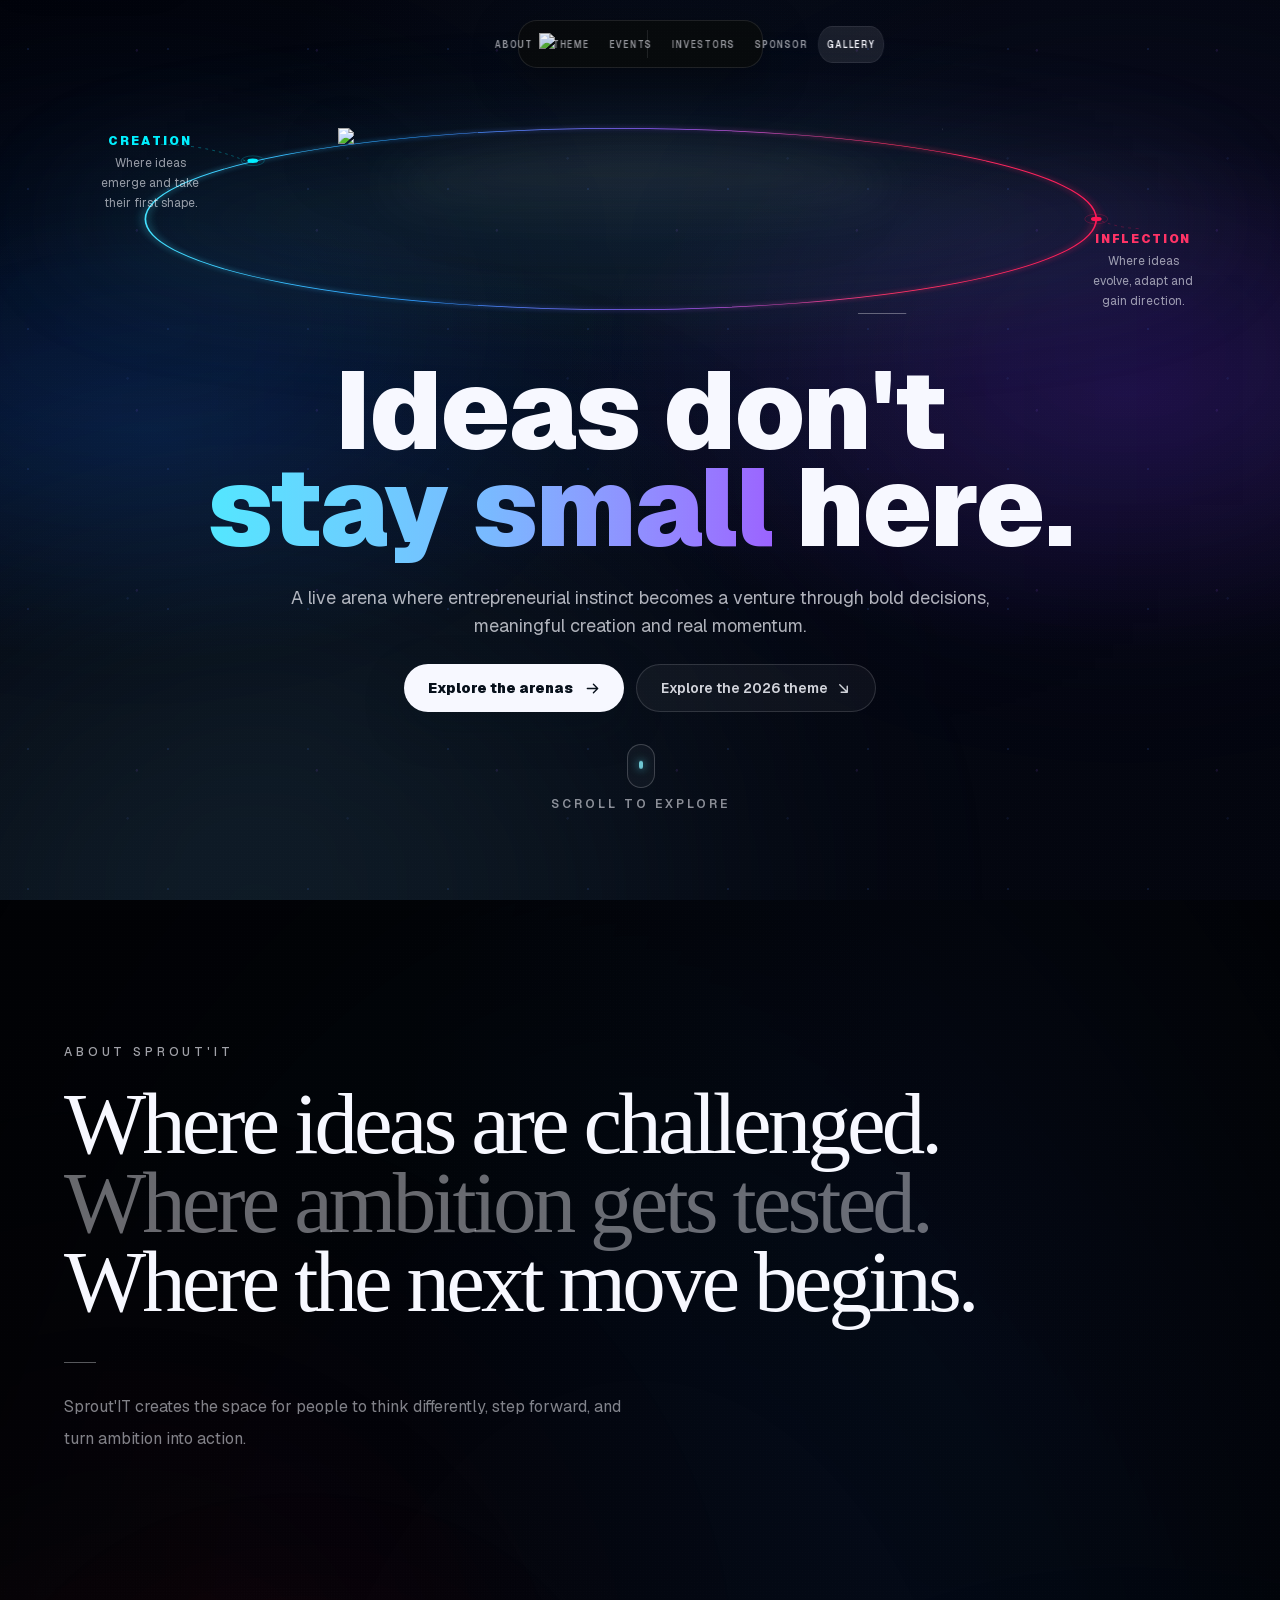
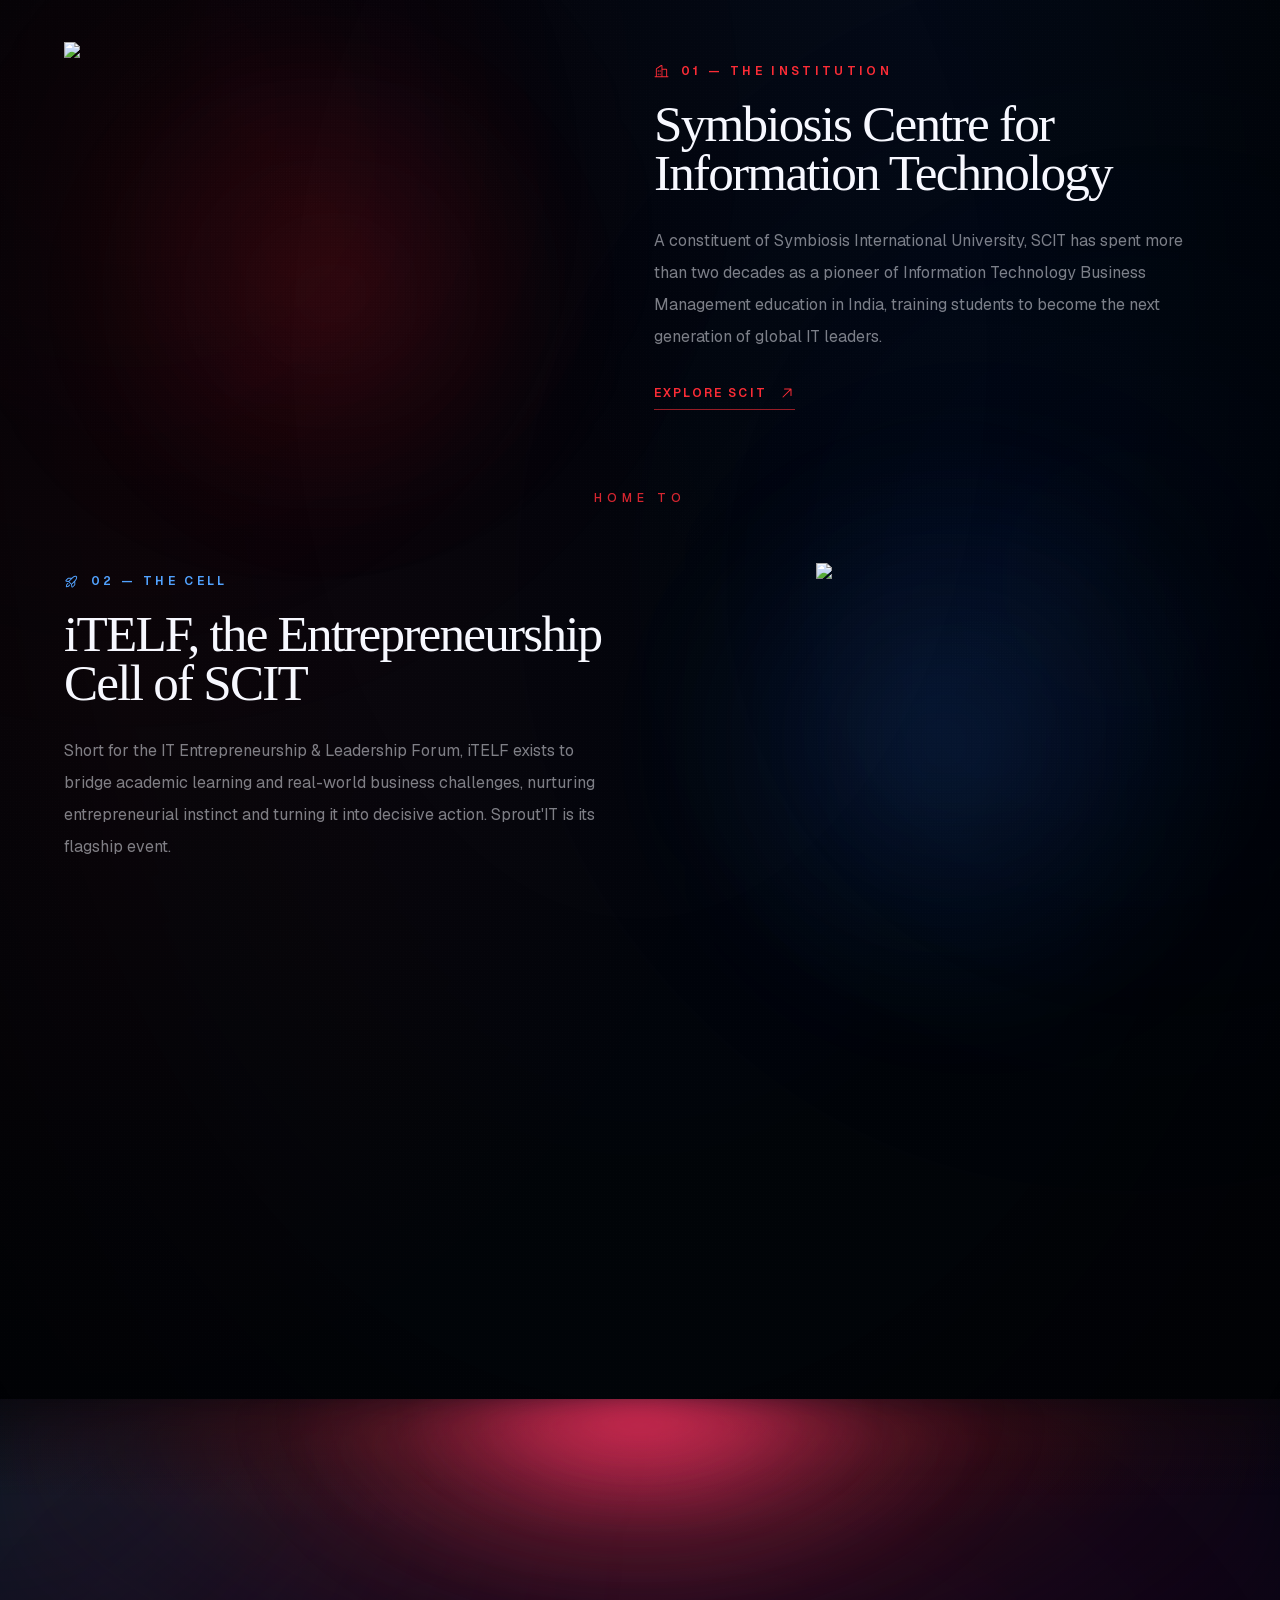
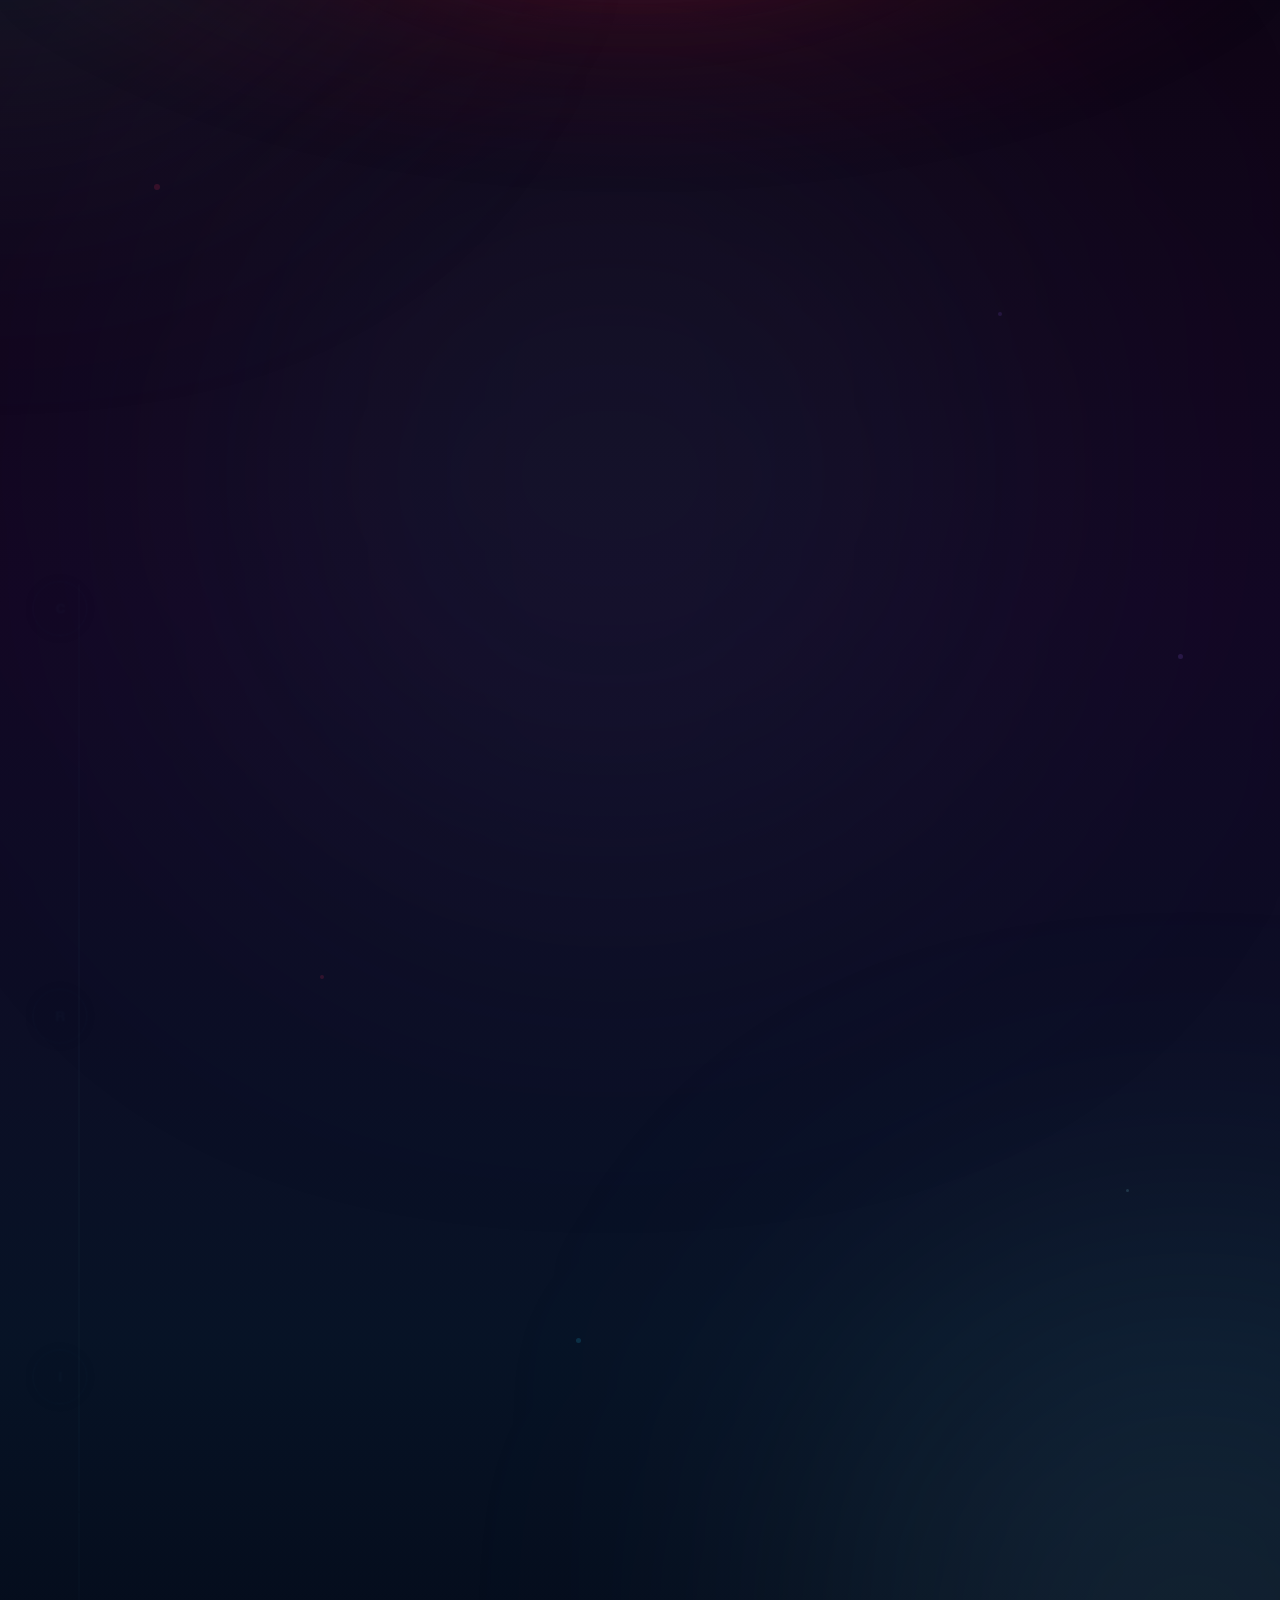
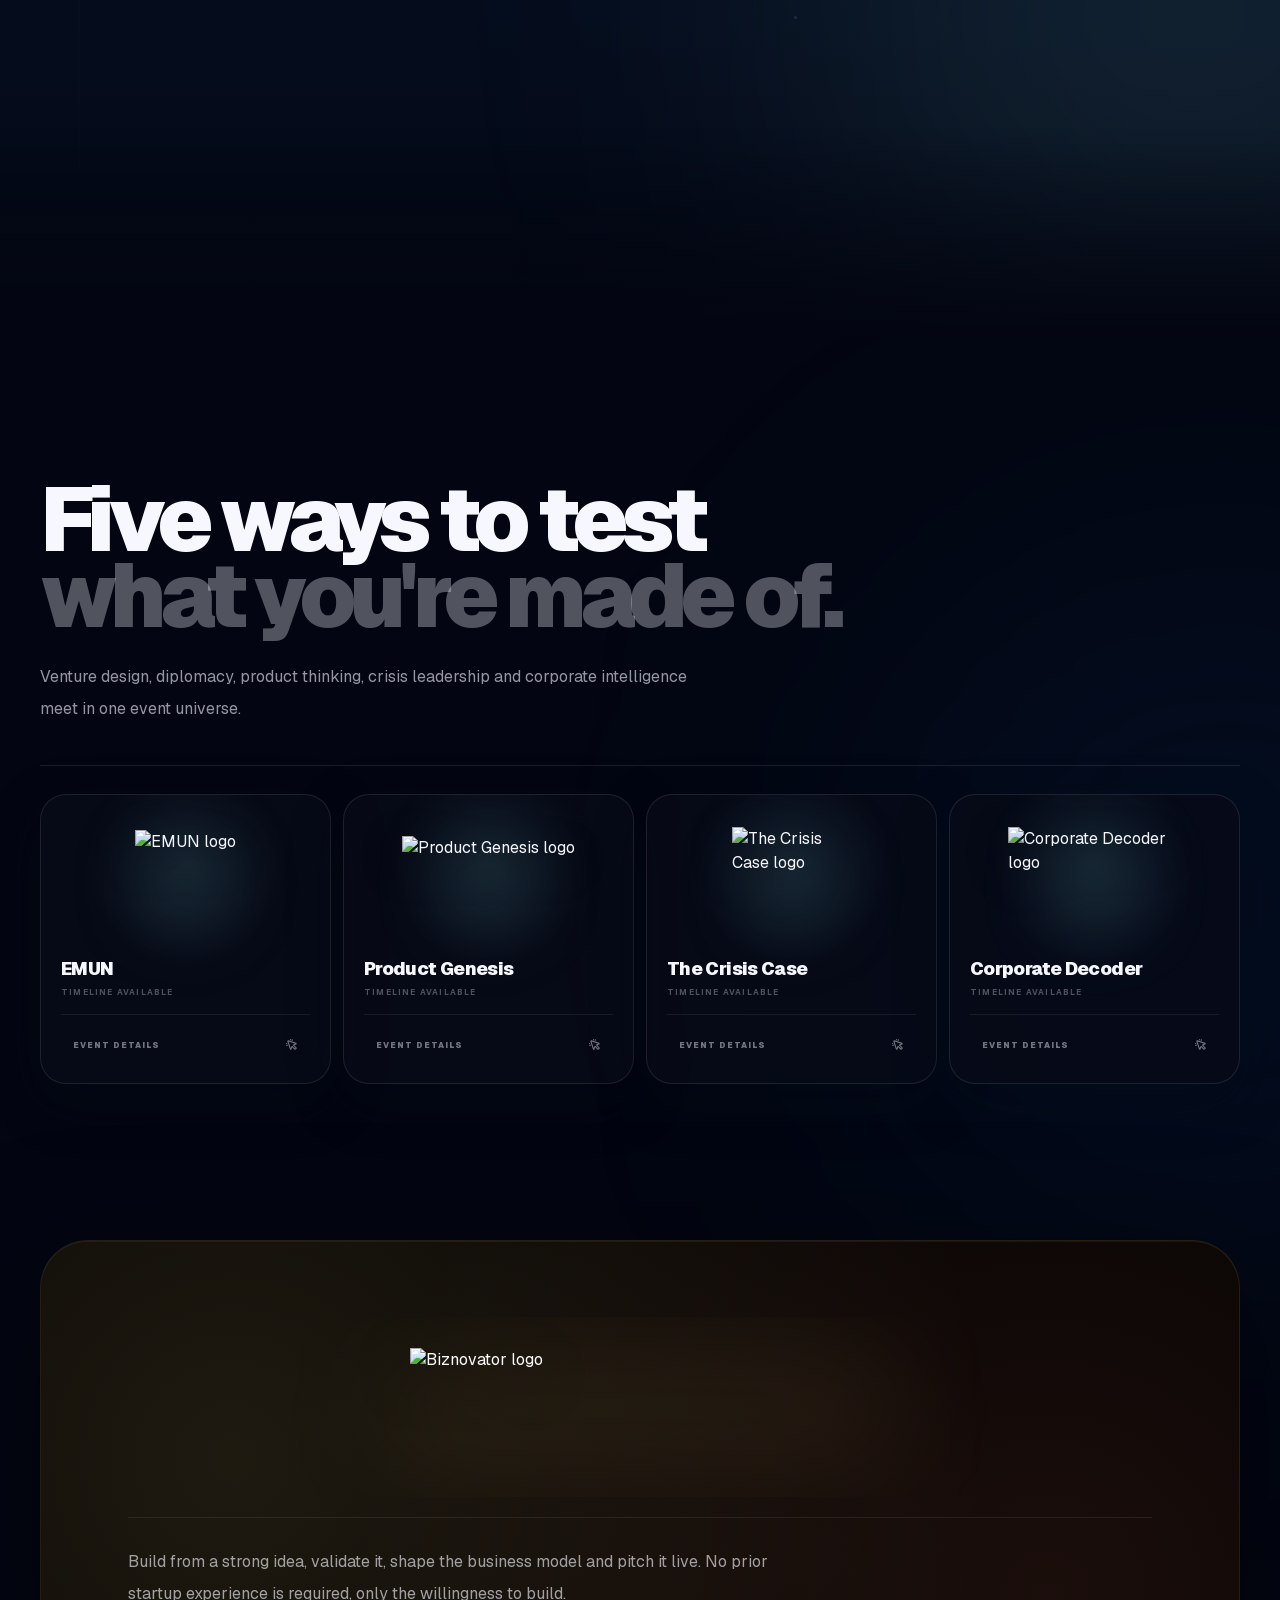
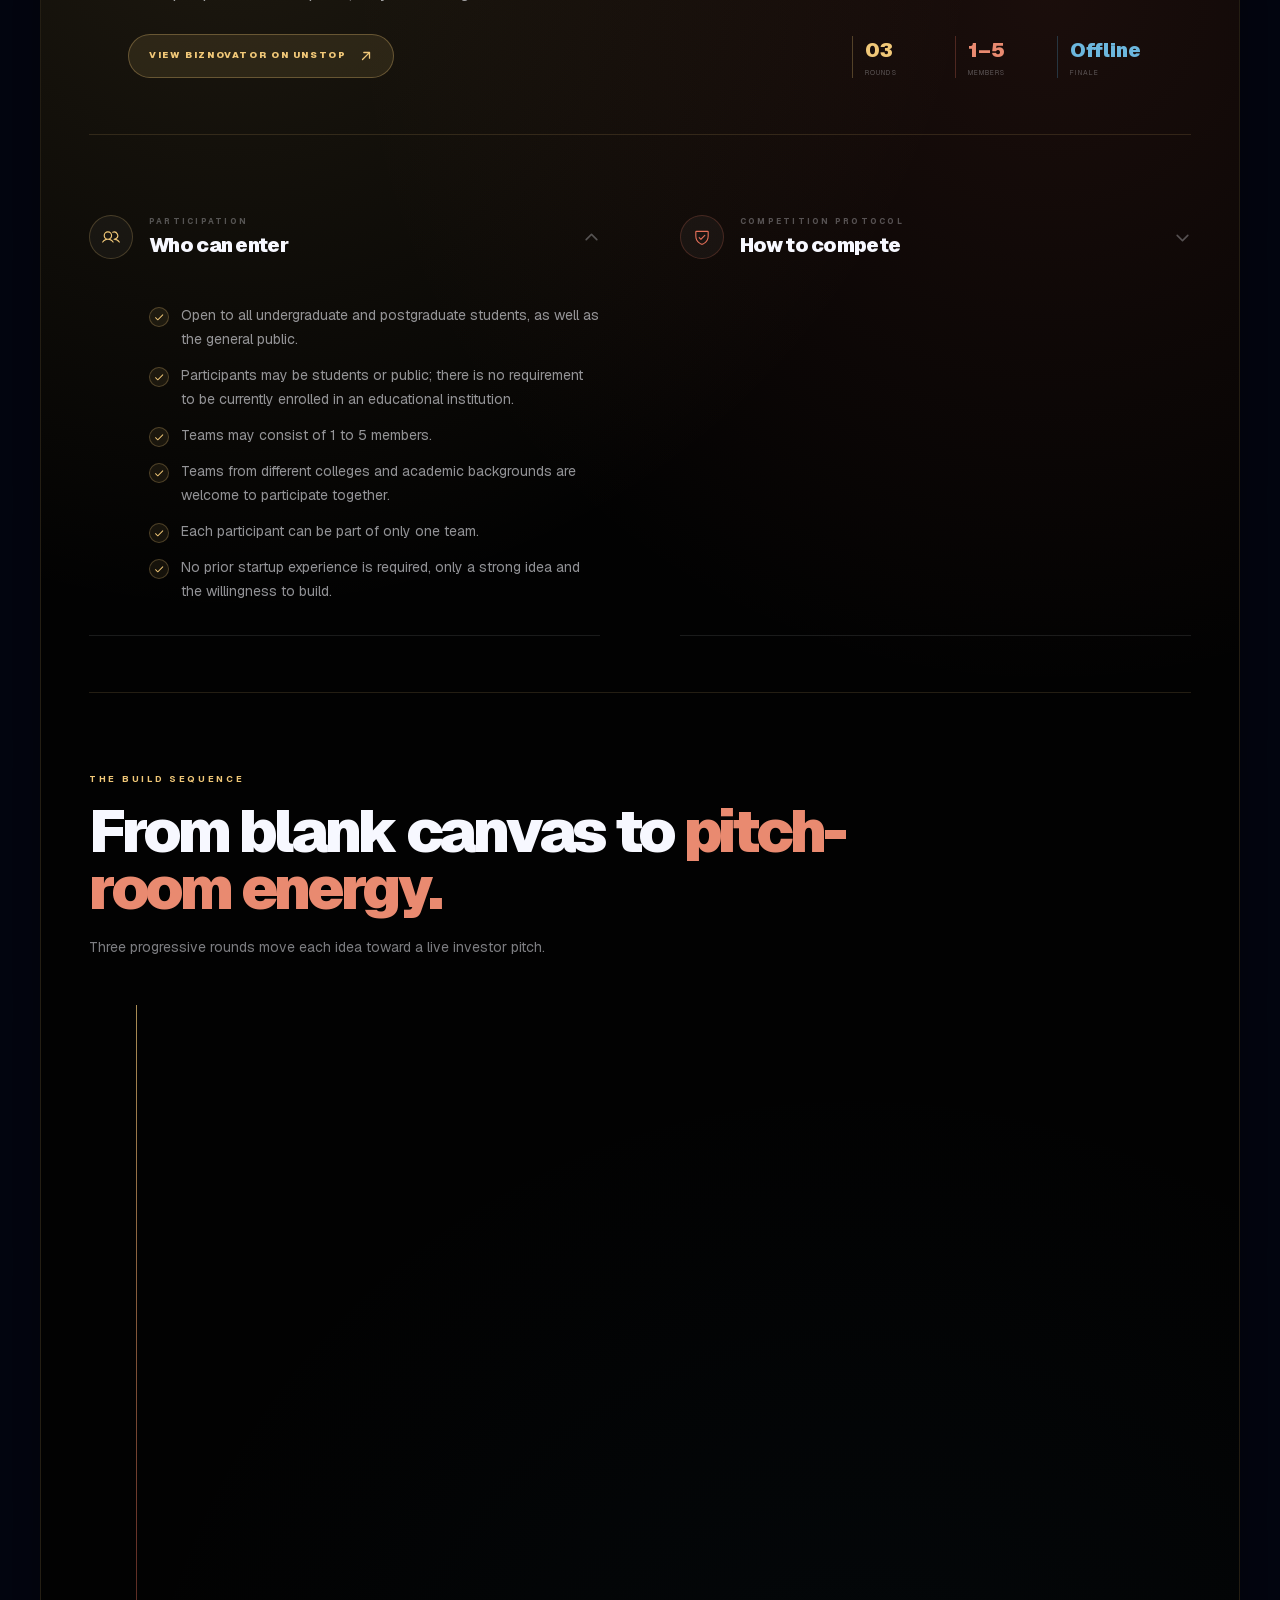
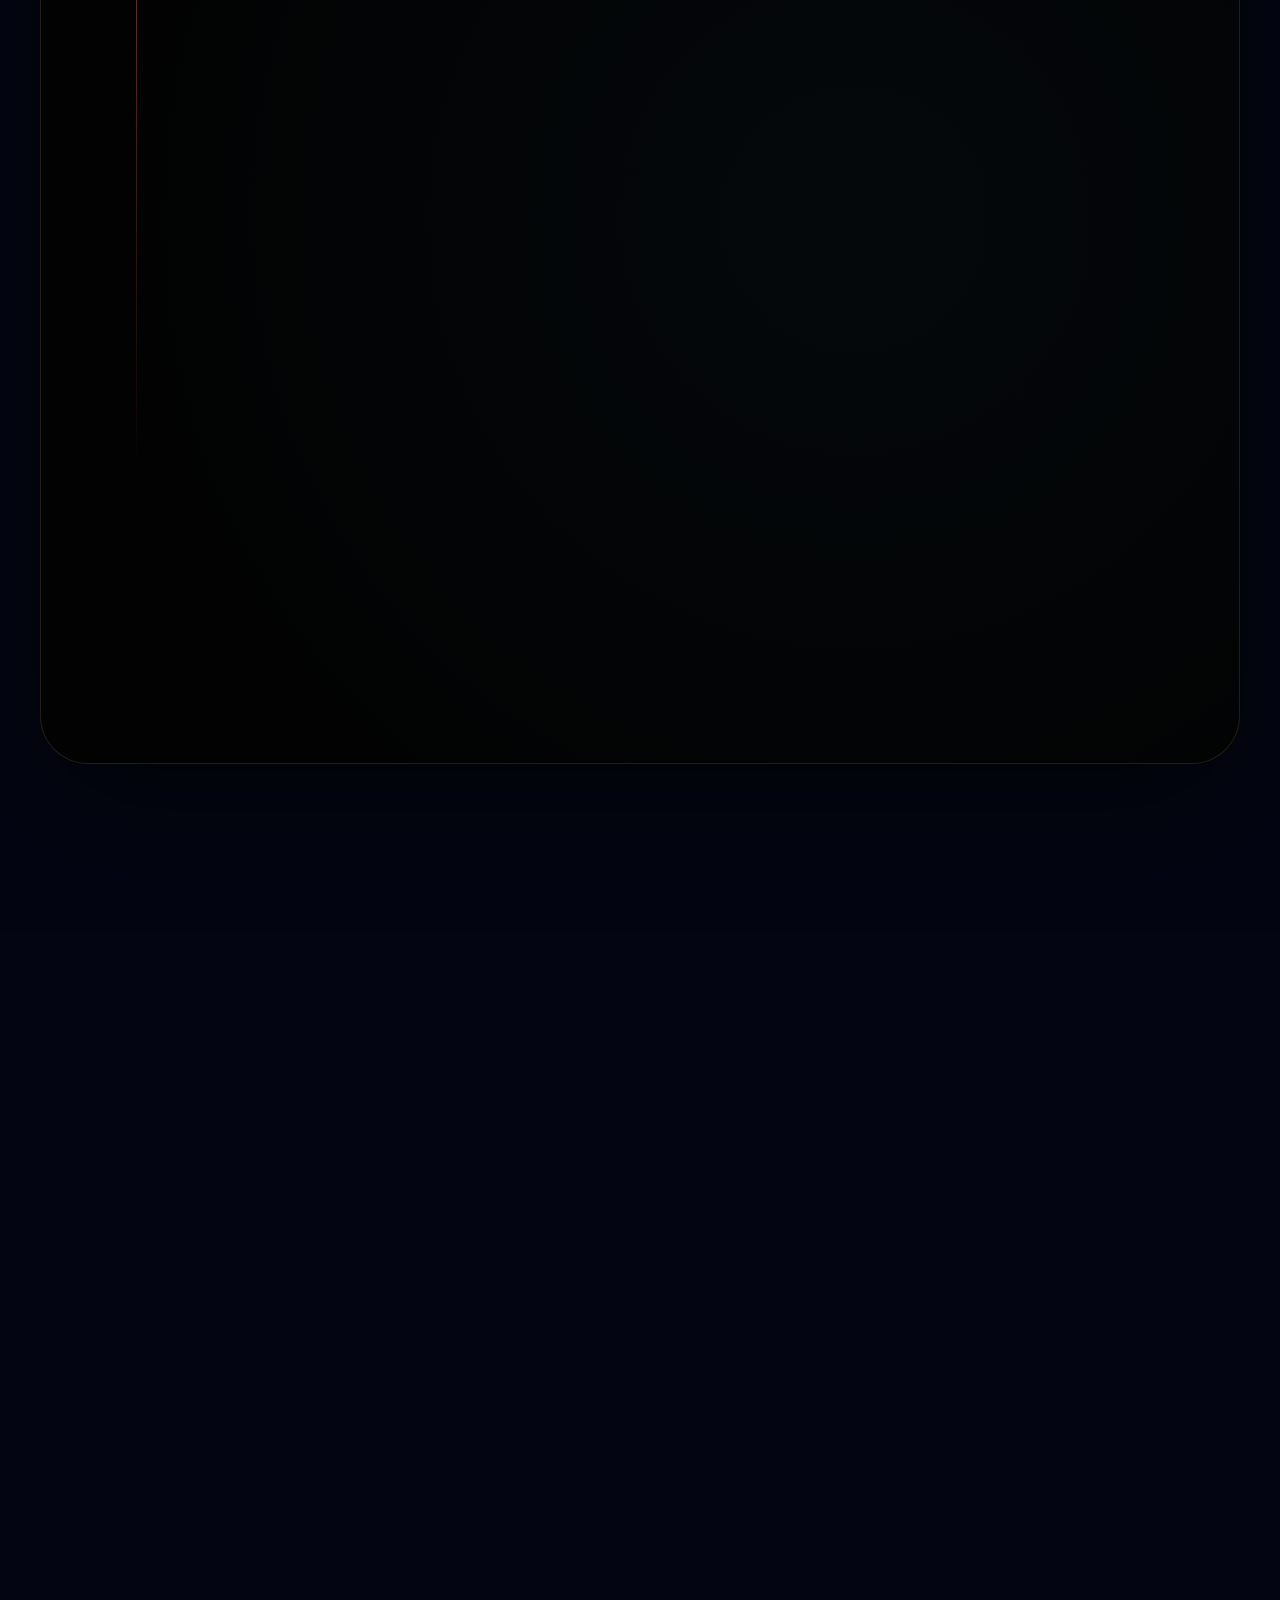
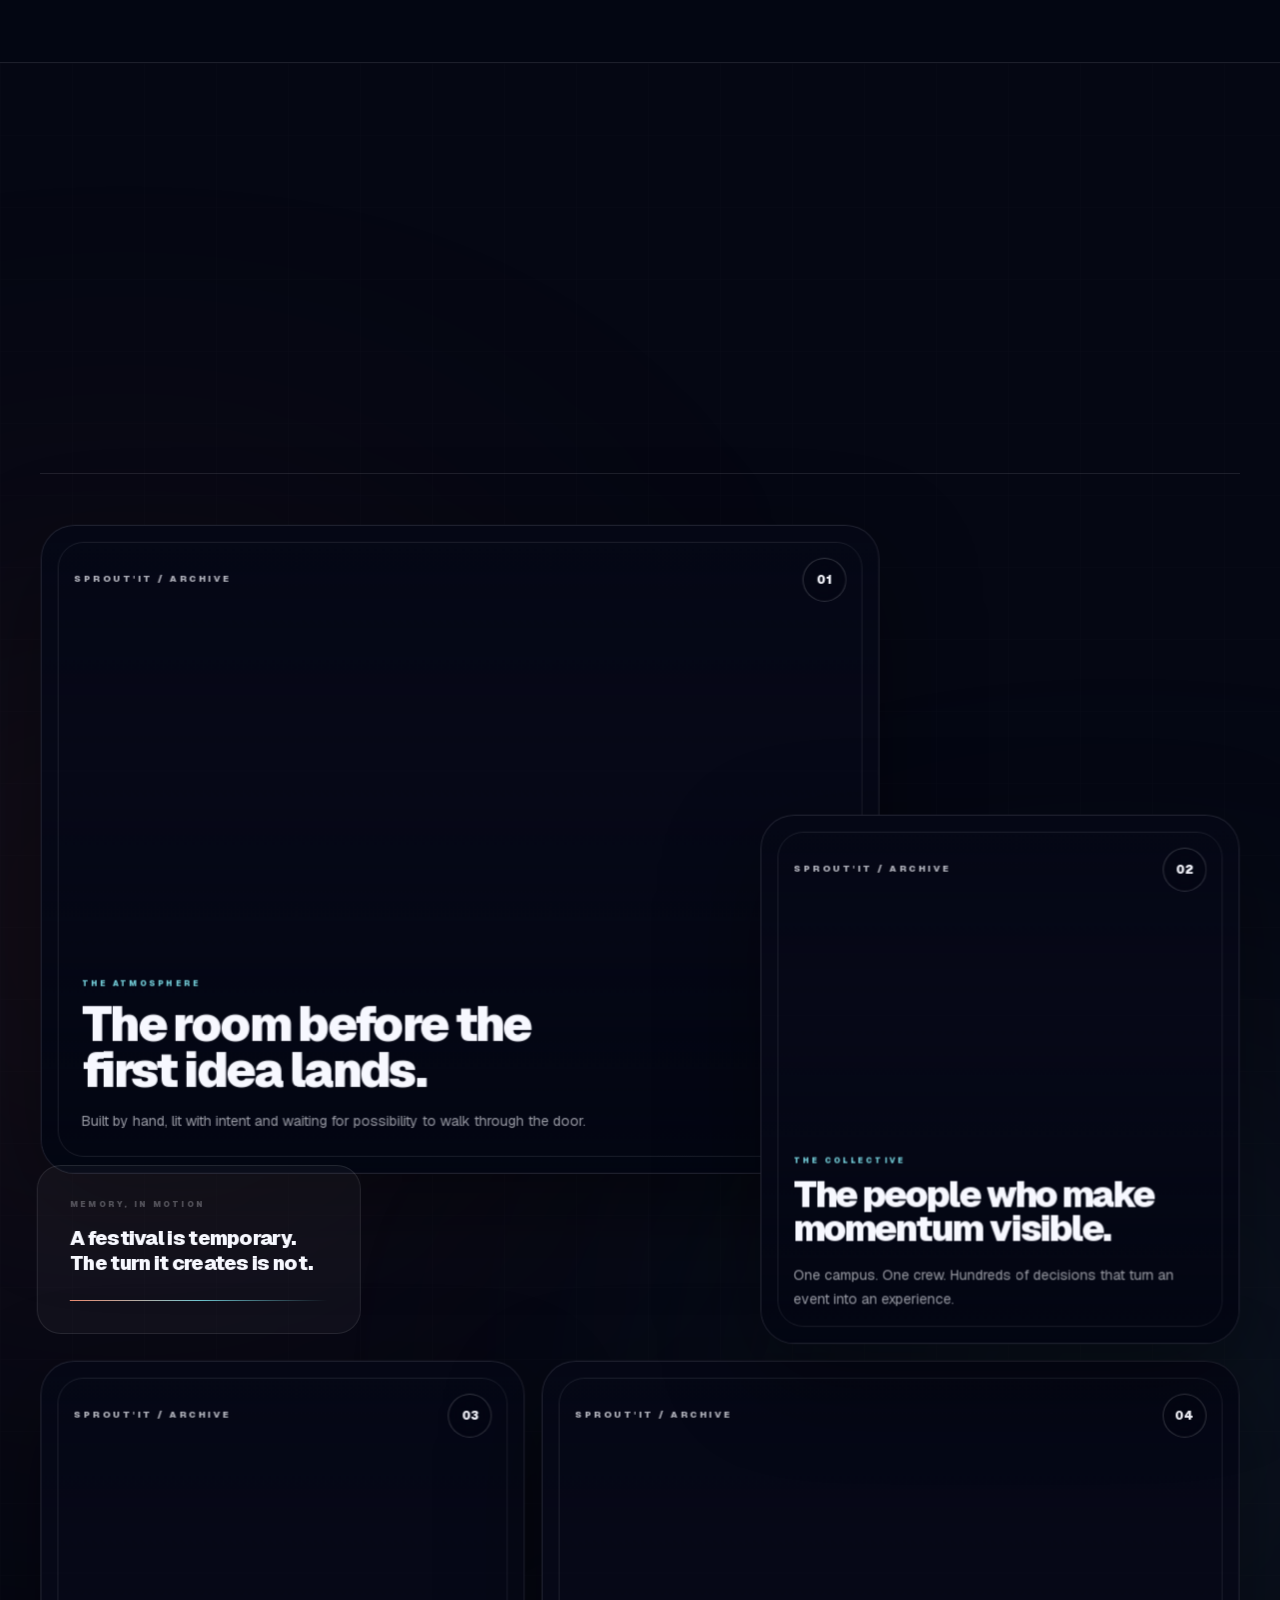
==== commit 1342fb95: "Latest" ====
--- a/index.html
+++ b/index.html
@@ -1,4 +1,4 @@
-<!DOCTYPE html><!--lW_yNFQgDEI2o_Ez436WO--><html lang="en" class="__variable_246ccd __variable_b53a14 __variable_6b9622"><head><meta charSet="utf-8"/><meta name="viewport" content="width=device-width, initial-scale=1"/><link rel="preload" href="/_next/static/media/22a5144ee8d83bca-s.p.woff2" as="font" crossorigin="" type="font/woff2"/><link rel="preload" href="/_next/static/media/36966cca54120369-s.p.woff2" as="font" crossorigin="" type="font/woff2"/><link rel="preload" as="image" href="https://cdn.jsdelivr.net/gh/itelf-scit/ITELF-Website-Assets@main/assets/Event_Logos/creatiflect_logo_black.png"/><link rel="preload" as="image" href="https://cdn.jsdelivr.net/gh/itelf-scit/ITELF-Website-Assets@main/assets/Event_Logos/SproutIT_white.png"/><link rel="stylesheet" href="/_next/static/css/a25193284f7c3667.css" data-precedence="next"/><link rel="stylesheet" href="/_next/static/css/20b27db06b7a955e.css" data-precedence="next"/><link rel="stylesheet" href="/_next/static/css/e3aaabfa0890b509.css" data-precedence="next"/><link rel="preload" as="script" fetchPriority="low" href="/_next/static/chunks/webpack-cc0405b60438ebc2.js"/><script src="/_next/static/chunks/4bd1b696-c023c6e3521b1417.js" async=""></script><script src="/_next/static/chunks/255-a70cfdedd3f61710.js" async=""></script><script src="/_next/static/chunks/main-app-e8472c891a5f4f93.js" async=""></script><script src="/_next/static/chunks/app/layout-71967faf418af2dc.js" async=""></script><script src="/_next/static/chunks/850-aee17cc9cc74c504.js" async=""></script><script src="/_next/static/chunks/app/not-found-14465dfa3406e525.js" async=""></script><script src="/_next/static/chunks/f97e080b-8f0ec7fbac7d8a59.js" async=""></script><script src="/_next/static/chunks/150-3a4e0f7cddd24e6f.js" async=""></script><script src="/_next/static/chunks/app/page-99f52eae9dade573.js" async=""></script><meta name="next-size-adjust" content=""/><title>Sprout&#x27;IT 2026 | SCIT Pune | Creatiflect</title><meta name="description" content="Sprout&#x27;IT 2026 is an entrepreneurship, innovation and leadership festival by Symbiosis Centre for Information Technology (SCIT), Pune, featuring Biznovator, EMUN, Product Genesis, The Crisis Case and Corporate Decoder."/><meta name="application-name" content="Sprout&#x27;IT 2026"/><meta name="author" content="iTELF, SCIT"/><meta name="keywords" content="SproutIT 2026,SCIT Pune,entrepreneurship festival,innovation competition,Biznovator,EMUN,Product Genesis,The Crisis Case,Corporate Decoder"/><meta name="creator" content="iTELF, SCIT"/><meta name="publisher" content="Symbiosis Centre for Information Technology"/><meta name="robots" content="index, follow"/><meta name="googlebot" content="index, follow, max-video-preview:-1, max-image-preview:large, max-snippet:-1"/><link rel="canonical" href="https://sproutit.scit.edu"/><meta property="og:title" content="Sprout&#x27;IT 2026 | SCIT Pune | Creatiflect"/><meta property="og:description" content="Sprout&#x27;IT 2026 is an entrepreneurship, innovation and leadership festival by Symbiosis Centre for Information Technology (SCIT), Pune, featuring Biznovator, EMUN, Product Genesis, The Crisis Case and Corporate Decoder."/><meta property="og:url" content="https://sproutit.scit.edu"/><meta property="og:site_name" content="Sprout&#x27;IT 2026"/><meta property="og:locale" content="en_IN"/><meta property="og:image" content="https://sproutit.scit.edu/gallery/SproutIT_1.jpg"/><meta property="og:image:width" content="6000"/><meta property="og:image:height" content="3368"/><meta property="og:image:alt" content="Sprout&#x27;IT event installation at SCIT Pune"/><meta property="og:type" content="website"/><meta name="twitter:card" content="summary_large_image"/><meta name="twitter:title" content="Sprout&#x27;IT 2026 | SCIT Pune | Creatiflect"/><meta name="twitter:description" content="Sprout&#x27;IT 2026 is an entrepreneurship, innovation and leadership festival by Symbiosis Centre for Information Technology (SCIT), Pune, featuring Biznovator, EMUN, Product Genesis, The Crisis Case and Corporate Decoder."/><meta name="twitter:image" content="https://sproutit.scit.edu/gallery/SproutIT_1.jpg"/><link rel="icon" href="https://cdn.jsdelivr.net/gh/itelf-scit/ITELF-Website-Assets@main/assets/tabicon/favicon-16.png" sizes="16x16" type="image/png"/><link rel="icon" href="https://cdn.jsdelivr.net/gh/itelf-scit/ITELF-Website-Assets@main/assets/tabicon/favicon-32.png" sizes="32x32" type="image/png"/><link rel="icon" href="https://cdn.jsdelivr.net/gh/itelf-scit/ITELF-Website-Assets@main/assets/tabicon/favicon-48.png" sizes="48x48" type="image/png"/><link rel="apple-touch-icon" href="https://cdn.jsdelivr.net/gh/itelf-scit/ITELF-Website-Assets@main/assets/tabicon/favicon-192.png" sizes="192x192" type="image/png"/><script src="/_next/static/chunks/polyfills-42372ed130431b0a.js" noModule=""></script></head><body class="   min-h-[100dvh]   bg-background   text-foreground   antialiased   overflow-x-hidden   font-sans   "><div hidden=""><!--$--><!--/$--></div><main id="main-content" tabindex="-1" class="relative isolate min-h-[100dvh] overflow-x-hidden bg-[#030612] text-white selection:bg-primary/30 selection:text-white focus:outline-none"><script type="application/ld+json">{"@context":"https://schema.org","@type":"Event","name":"Sprout'IT 2026","url":"https://sproutit.scit.edu/","description":"An entrepreneurship, innovation and leadership festival by Symbiosis Centre for Information Technology, Pune.","image":"https://sproutit.scit.edu/gallery/SproutIT_1.jpg","organizer":{"@type":"Organization","name":"Symbiosis Centre for Information Technology","url":"https://www.scit.edu/"}}</script><a href="#main-content" class="fixed left-4 top-4 z-[var(--z-skip)] -translate-y-24 rounded-lg bg-primary px-4 py-3 text-sm font-bold text-primary-foreground shadow-[0_12px_36px_rgba(3,18,26,.45)] transition-transform duration-200 focus:translate-y-0">Skip to content</a><div class="SproutitLoader_loader__ZZgVq" data-leaving="false" data-reduced-motion="false" data-lite-mode="false" data-mobile="false" role="status" aria-live="polite" aria-label="CREATIFLECT: where ideas change direction"><style>
+<!DOCTYPE html><!--TfeHQg6KhauNNdLPmRyRK--><html lang="en" class="__variable_246ccd __variable_b53a14 __variable_6b9622"><head><meta charSet="utf-8"/><meta name="viewport" content="width=device-width, initial-scale=1"/><link rel="preload" href="/_next/static/media/22a5144ee8d83bca-s.p.woff2" as="font" crossorigin="" type="font/woff2"/><link rel="preload" href="/_next/static/media/36966cca54120369-s.p.woff2" as="font" crossorigin="" type="font/woff2"/><link rel="preload" as="image" href="https://cdn.jsdelivr.net/gh/itelf-scit/ITELF-Website-Assets@main/assets/Event_Logos/creatiflect_logo_black.png"/><link rel="preload" as="image" href="https://cdn.jsdelivr.net/gh/itelf-scit/ITELF-Website-Assets@main/assets/Event_Logos/SproutIT_white.png"/><link rel="stylesheet" href="/_next/static/css/a25193284f7c3667.css" data-precedence="next"/><link rel="stylesheet" href="/_next/static/css/796aabf8c87b1c3d.css" data-precedence="next"/><link rel="stylesheet" href="/_next/static/css/e3aaabfa0890b509.css" data-precedence="next"/><link rel="preload" as="script" fetchPriority="low" href="/_next/static/chunks/webpack-cc0405b60438ebc2.js"/><script src="/_next/static/chunks/4bd1b696-c023c6e3521b1417.js" async=""></script><script src="/_next/static/chunks/255-a70cfdedd3f61710.js" async=""></script><script src="/_next/static/chunks/main-app-e8472c891a5f4f93.js" async=""></script><script src="/_next/static/chunks/app/layout-71967faf418af2dc.js" async=""></script><script src="/_next/static/chunks/850-aee17cc9cc74c504.js" async=""></script><script src="/_next/static/chunks/app/not-found-14465dfa3406e525.js" async=""></script><script src="/_next/static/chunks/f97e080b-81e6068b1327cafa.js" async=""></script><script src="/_next/static/chunks/150-3a4e0f7cddd24e6f.js" async=""></script><script src="/_next/static/chunks/app/page-1011b2c1f6ad1ec5.js" async=""></script><link rel="preconnect" href="https://cdn.jsdelivr.net"/><meta name="next-size-adjust" content=""/><title>Sprout&#x27;IT 2026 | SCIT Pune | Creatiflect</title><meta name="description" content="Sprout&#x27;IT 2026 is an entrepreneurship, innovation and leadership festival by Symbiosis Centre for Information Technology (SCIT), Pune, featuring Biznovator, EMUN, Product Genesis, The Crisis Case and Corporate Decoder."/><meta name="application-name" content="Sprout&#x27;IT 2026"/><meta name="author" content="iTELF, SCIT"/><meta name="keywords" content="SproutIT 2026,SCIT Pune,entrepreneurship festival,innovation competition,Biznovator,EMUN,Product Genesis,The Crisis Case,Corporate Decoder"/><meta name="creator" content="iTELF, SCIT"/><meta name="publisher" content="Symbiosis Centre for Information Technology"/><meta name="robots" content="index, follow"/><meta name="googlebot" content="index, follow, max-video-preview:-1, max-image-preview:large, max-snippet:-1"/><link rel="canonical" href="https://sproutit.scit.edu"/><meta name="google-site-verification" content="Exvb1aIFCaAlkJn364gvTg90Xirx2Fwvvz0xpn09zlU"/><meta property="og:title" content="Sprout&#x27;IT 2026 | SCIT Pune | Creatiflect"/><meta property="og:description" content="Sprout&#x27;IT 2026 is an entrepreneurship, innovation and leadership festival by Symbiosis Centre for Information Technology (SCIT), Pune, featuring Biznovator, EMUN, Product Genesis, The Crisis Case and Corporate Decoder."/><meta property="og:url" content="https://sproutit.scit.edu"/><meta property="og:site_name" content="Sprout&#x27;IT 2026"/><meta property="og:locale" content="en_IN"/><meta property="og:image" content="https://cdn.jsdelivr.net/gh/itelf-scit/ITELF-Website-Assets@main/assets/Event_Logos/SproutIT_white.jpg"/><meta property="og:image:alt" content="Sprout&#x27;IT 2026"/><meta property="og:type" content="website"/><meta name="twitter:card" content="summary_large_image"/><meta name="twitter:title" content="Sprout&#x27;IT 2026 | SCIT Pune | Creatiflect"/><meta name="twitter:description" content="Sprout&#x27;IT 2026 is an entrepreneurship, innovation and leadership festival by Symbiosis Centre for Information Technology (SCIT), Pune, featuring Biznovator, EMUN, Product Genesis, The Crisis Case and Corporate Decoder."/><meta name="twitter:image" content="https://cdn.jsdelivr.net/gh/itelf-scit/ITELF-Website-Assets@main/assets/Event_Logos/SproutIT_white.jpg"/><link rel="icon" href="https://cdn.jsdelivr.net/gh/itelf-scit/ITELF-Website-Assets@main/assets/tabicon/favicon-16.png" sizes="16x16" type="image/png"/><link rel="icon" href="https://cdn.jsdelivr.net/gh/itelf-scit/ITELF-Website-Assets@main/assets/tabicon/favicon-32.png" sizes="32x32" type="image/png"/><link rel="icon" href="https://cdn.jsdelivr.net/gh/itelf-scit/ITELF-Website-Assets@main/assets/tabicon/favicon-48.png" sizes="48x48" type="image/png"/><link rel="apple-touch-icon" href="https://cdn.jsdelivr.net/gh/itelf-scit/ITELF-Website-Assets@main/assets/tabicon/favicon-192.png" sizes="192x192" type="image/png"/><script src="/_next/static/chunks/polyfills-42372ed130431b0a.js" noModule=""></script></head><body class="   min-h-[100dvh]   bg-background   text-foreground   antialiased   overflow-x-hidden   font-sans   "><div hidden=""><!--$--><!--/$--></div><main id="main-content" tabindex="-1" class="relative isolate min-h-[100dvh] overflow-x-hidden bg-[#030612] text-white selection:bg-primary/30 selection:text-white focus:outline-none"><script type="application/ld+json">{"@context":"https://schema.org","@type":"Event","name":"Sprout'IT 2026","url":"https://sproutit.scit.edu/","description":"An entrepreneurship, innovation and leadership festival by Symbiosis Centre for Information Technology, Pune.","image":"https://sproutit.scit.edu/gallery/SproutIT_1.jpg","organizer":{"@type":"Organization","name":"Symbiosis Centre for Information Technology","url":"https://www.scit.edu/"}}</script><a href="#main-content" class="fixed left-4 top-4 z-[var(--z-skip)] -translate-y-24 rounded-lg bg-primary px-4 py-3 text-sm font-bold text-primary-foreground shadow-[0_12px_36px_rgba(3,18,26,.45)] transition-transform duration-200 focus:translate-y-0">Skip to content</a><div class="SproutitLoader_loader__ZZgVq" data-leaving="false" data-reduced-motion="false" data-lite-mode="false" data-mobile="false" role="status" aria-live="polite" aria-label="CREATIFLECT: where ideas change direction"><style>
         .SproutitLoader_loader__ZZgVq[data-mobile="true"] *,
         .SproutitLoader_loader__ZZgVq[data-mobile="true"] *::before,
         .SproutitLoader_loader__ZZgVq[data-mobile="true"] *::after {
@@ -13,11 +13,11 @@
           px-3 pt-3
           sm:px-5 sm:pt-4
           lg:px-7 lg:pt-5
-        " style="opacity:0;transform:translateY(-20px)"><div class="relative mx-auto w-full" style="width:100%;transform:none"><nav aria-label="Sprout&#x27;IT navigation" class="   relative   h-[60px]   min-h-0   w-full   overflow-visible   rounded-[19px]   border border-white/[0.10]   bg-[#080A0C]/[0.72]   px-3   shadow-[0_12px_40px_rgba(0,0,0,.28)]   backdrop-blur-[18px]   sm:px-4   lg:px-5   "><div class="   absolute   left-3   top-1/2   flex   -translate-y-1/2   items-center   gap-4   sm:left-4   lg:left-5   " style="opacity:1;transform:none"><a href="#home" aria-label="iTELF home" class="   group   flex   h-9   w-[82px]   items-center   justify-center   sm:h-10   sm:w-[92px]   "><img alt="iTELF" loading="lazy" width="264" height="64" decoding="async" data-nimg="1" class="   h-auto   max-h-8   w-full   object-contain   opacity-95   transition-transform   duration-300   group-hover:scale-[1.03]   sm:max-h-9   " style="color:transparent" src="https://cdn.jsdelivr.net/gh/itelf-scit/ITELF-Website-Assets@main/assets/iTELF-logo.png"/></a><span aria-hidden="true" class="hidden h-7 w-px bg-white/[0.10] lg:block"></span></div><nav aria-label="Primary navigation" class="   absolute   left-1/2   top-1/2   hidden   -translate-y-1/2   items-center   justify-center   gap-0.5   whitespace-nowrap   lg:flex   " style="transform-origin:right center;pointer-events:auto;left:25%;opacity:1;transform:none"><a href="#home" aria-current="location" class="
+        " style="opacity:0;transform:translateY(-20px)"><div class="relative mx-auto w-full max-w-[1280px]" style="width:100%;transform:none"><nav aria-label="Sprout&#x27;IT navigation" class="   relative   h-[60px]   min-h-0   w-full   overflow-visible   rounded-[19px]   border border-white/[0.10]   bg-[#080A0C]/[0.9]   px-3   shadow-[0_14px_46px_rgba(0,0,0,.38)]   backdrop-blur-[22px]   sm:px-4   lg:px-5   "><div class="   absolute   left-3   top-1/2   flex   -translate-y-1/2   items-center   gap-4   sm:left-4   lg:left-5   " style="opacity:1;transform:none"><a href="#home" aria-label="iTELF home" class="group flex h-9 w-[82px] items-center justify-center sm:h-10 sm:w-[92px]"><img alt="iTELF" loading="lazy" width="264" height="64" decoding="async" data-nimg="1" class="h-auto max-h-8 w-full object-contain opacity-95 sm:max-h-9" style="color:transparent" src="https://cdn.jsdelivr.net/gh/itelf-scit/ITELF-Website-Assets@main/assets/iTELF-logo.png"/></a><span aria-hidden="true" class="hidden h-7 w-px bg-white/[0.10] xl:block"></span></div><nav aria-label="Primary navigation" class="   absolute   inset-y-0   left-[150px]   right-12   hidden   items-center   justify-center   gap-0.5   whitespace-nowrap   xl:flex   2xl:left-[170px]   2xl:right-14   " style="transform-origin:right center;pointer-events:auto;opacity:1;transform:none"><a href="#about" class="
                     group
                     relative
                     rounded-full
-                    px-4
+                    px-3
                     py-2.5
                     text-[11px]
                     font-semibold
@@ -25,12 +25,13 @@
                     tracking-[0.16em]
                     transition-colors
                     duration-300
-                    text-white
-                  ">Home<span class="absolute inset-0 rounded-full bg-white/[0.08]"></span></a><a href="#about" class="
+                    2xl:px-4
+                    text-white/60 hover:text-white
+                  "><span class="relative z-10">About</span></a><a href="#theme-2026" class="
                     group
                     relative
                     rounded-full
-                    px-4
+                    px-3
                     py-2.5
                     text-[11px]
                     font-semibold
@@ -38,12 +39,13 @@
                     tracking-[0.16em]
                     transition-colors
                     duration-300
+                    2xl:px-4
                     text-white/60 hover:text-white
-                  ">About</a><a href="#theme-2026" class="
+                  "><span class="relative z-10">Theme</span></a><a href="#events" class="
                     group
                     relative
                     rounded-full
-                    px-4
+                    px-3
                     py-2.5
                     text-[11px]
                     font-semibold
@@ -51,12 +53,13 @@
                     tracking-[0.16em]
                     transition-colors
                     duration-300
+                    2xl:px-4
                     text-white/60 hover:text-white
-                  ">Theme</a><a href="#events" class="
+                  "><span class="relative z-10">Events</span></a><a href="#investors" class="
                     group
                     relative
                     rounded-full
-                    px-4
+                    px-3
                     py-2.5
                     text-[11px]
                     font-semibold
@@ -64,12 +67,13 @@
                     tracking-[0.16em]
                     transition-colors
                     duration-300
+                    2xl:px-4
                     text-white/60 hover:text-white
-                  ">Events</a><a href="#gallery" class="
+                  "><span class="relative z-10">Investors</span></a><a href="#sponsors" class="
                     group
                     relative
                     rounded-full
-                    px-4
+                    px-3
                     py-2.5
                     text-[11px]
                     font-semibold
@@ -77,8 +81,23 @@
                     tracking-[0.16em]
                     transition-colors
                     duration-300
+                    2xl:px-4
                     text-white/60 hover:text-white
-                  ">Gallery</a></nav><button type="button" aria-label="Open navigation" aria-expanded="false" aria-disabled="false" class="
+                  "><span class="relative z-10">Sponsor</span></a><a href="#gallery" class="
+                    group
+                    relative
+                    rounded-full
+                    px-3
+                    py-2.5
+                    text-[11px]
+                    font-semibold
+                    uppercase
+                    tracking-[0.16em]
+                    transition-colors
+                    duration-300
+                    2xl:px-4
+                    text-white/60 hover:text-white
+                  "><span class="relative z-10">Gallery</span></a></nav><button type="button" aria-label="Open navigation" aria-expanded="false" aria-disabled="false" class="
                 absolute
                 right-2
                 top-1/2
@@ -102,6 +121,7 @@
                 focus-visible:ring-white/40
                 active:scale-95
                 
+                opacity-100
                 sm:right-4
                 sm:h-8
                 sm:w-8
@@ -134,4 +154,4 @@
                           rounded-[1px]
                           bg-white
                           right-0 bottom-0
-                        "></span></span></button></nav></div></header><div aria-hidden="true" class="sproutit-atmosphere pointer-events-none fixed inset-0 -z-10"></div><div aria-hidden="true" class="sproutit-grain"></div><section id="home" class="relative isolate min-h-[100dvh] overflow-hidden bg-[#030612] px-4 sm:px-7 lg:px-10 max-sm:h-[100svh] max-sm:min-h-[100svh] max-sm:max-h-[100svh]"><div aria-hidden="true" class="absolute inset-0 bg-[radial-gradient(ellipse_at_12%_48%,rgba(27,112,255,.14),transparent_34%),radial-gradient(ellipse_at_88%_44%,rgba(122,53,255,.15),transparent_36%),radial-gradient(ellipse_at_50%_22%,rgba(40,88,160,.08),transparent_42%),linear-gradient(135deg,#02030A_0%,#050914_48%,#03050E_100%)]"></div><div aria-hidden="true" class="absolute inset-0 opacity-40 [background-image:radial-gradient(circle_at_20%_35%,rgba(71,126,255,.34)_0_1px,transparent_1.5px),radial-gradient(circle_at_76%_28%,rgba(164,91,255,.30)_0_1px,transparent_1.5px),radial-gradient(circle_at_58%_72%,rgba(93,136,255,.22)_0_1px,transparent_1.5px)] [background-size:140px_140px,180px_180px,220px_220px]"></div><div aria-hidden="true" class="absolute -left-[14%] top-[16%] h-[200px] w-[340px] rounded-[50%] bg-[#1877FF]/[0.09] blur-[55px] lg:h-[360px] lg:w-[620px] lg:bg-[#1877FF]/[0.10] lg:blur-[110px]" style="transform:none"></div><div aria-hidden="true" class="absolute -right-[12%] top-[18%] h-[210px] w-[340px] rounded-[50%] bg-[#7A35FF]/[0.10] blur-[60px] lg:h-[380px] lg:w-[620px] lg:bg-[#7A35FF]/[0.11] lg:blur-[120px]" style="transform:none"></div><div aria-hidden="true" class="absolute left-[20%] top-[30%] h-[140px] w-[60%] bg-[#132A5C]/[0.07] blur-[60px] lg:h-[240px] lg:bg-[#132A5C]/[0.08] lg:blur-[120px]"></div><div aria-hidden="true" class="absolute -left-[12%] bottom-[-38%] h-[420px] w-[520px] rounded-full bg-primary/[0.08] blur-[70px] lg:h-[680px] lg:w-[820px] lg:bg-primary/10 lg:blur-[150px]"></div><div class="relative mx-auto flex min-h-[100svh] max-w-[1480px] flex-col justify-center pb-6 pt-24 sm:justify-start sm:pb-8 max-sm:pt-20 max-sm:pb-6" style="opacity:1;transform:none"><div class="relative mx-auto mt-3 w-full max-w-[1100px] [transform-style:preserve-3d] sm:mt-8 max-sm:mt-2" style="opacity:0;transform:perspective(1200px) translateY(24px) scale(0.94)"><div aria-hidden="true" class="absolute -inset-x-[5%] inset-y-[4%] rounded-[50%] bg-primary/16 opacity-70 blur-[40px] lg:blur-[65px]"></div><div aria-hidden="true" class="pointer-events-none absolute left-1/2 top-[49%] z-0 h-[105%] w-[115%] -translate-x-1/2 -translate-y-1/2 sm:h-[122%] sm:w-[122%]"><svg class="absolute inset-0 h-full w-full overflow-visible" viewBox="0 0 1750 700" preserveAspectRatio="none"><defs><linearGradient id="sproutOrbitGradient" x1="200" y1="350" x2="1550" y2="350" gradientUnits="userSpaceOnUse"><stop offset="0%" stop-color="#45E8FF"></stop><stop offset="28%" stop-color="#2D9CFF"></stop><stop offset="52%" stop-color="#935DFF"></stop><stop offset="74%" stop-color="#FF3366"></stop><stop offset="100%" stop-color="#FF1654"></stop></linearGradient><filter id="sproutOrbitGlow" x="-20%" y="-40%" width="140%" height="180%"><feGaussianBlur stdDeviation="6" result="blur"></feGaussianBlur></filter></defs><path class="hidden lg:inline" d="M 230,350 A 620,280 0 0,1 1470,350" fill="none" stroke="url(#sproutOrbitGradient)" stroke-width="6" opacity="0.38" filter="url(#sproutOrbitGlow)"></path><path d="M 230,350 A 620,280 0 0,1 1470,350" fill="none" stroke="url(#sproutOrbitGradient)" stroke-width="2.2" stroke-linecap="round"></path><circle cx="370" cy="170" r="7" fill="#00F0FF"></circle><circle cx="370" cy="170" r="15" fill="none" stroke="#00F0FF" stroke-opacity="0.4"></circle><path d="M 360,170 Q 310,120 250,120" fill="none" stroke="#00F0FF" stroke-opacity="0.6" stroke-dasharray="4 6"></path></svg><div class="absolute left-[14%] top-[12%] flex w-max -translate-x-1/2 flex-col items-center text-center sm:left-[13.5%] sm:top-[12%] max-sm:left-[4%] max-sm:top-[6%] max-sm:w-auto max-sm:translate-x-0 max-sm:items-start max-sm:text-left"><span class="text-[0.6rem] font-black uppercase tracking-[0.18em] text-[#00F0FF] sm:text-xs">Creation</span><span class="mt-1 hidden text-[0.66rem] leading-[1.35] text-white/60 sm:block sm:text-xs sm:leading-5">Where ideas<br/>emerge and take<br/>their first shape.</span></div></div><div class="relative z-10 mx-auto aspect-[1000/307] w-[60%] overflow-visible sm:w-[55%] [filter:drop-shadow(0_22px_34px_rgba(2,12,20,.38))] max-sm:w-[68%]"><img alt="Sprout&#x27;IT" width="1000" height="307" decoding="async" data-nimg="1" class="absolute inset-0 h-full w-full max-w-none select-none object-contain drop-shadow-[0_0_14px_rgba(81,230,250,.4)] [filter:saturate(1.12)_contrast(1.04)]" style="color:transparent" src="https://cdn.jsdelivr.net/gh/itelf-scit/ITELF-Website-Assets@main/assets/Event_Logos/SproutIT_white.png"/><div aria-hidden="true" class="pointer-events-none absolute inset-x-[8%] top-[10%] h-[42%] rounded-[50%] bg-gradient-to-b from-white/14 to-transparent opacity-70 blur-xl"></div></div><div aria-hidden="true" class="pointer-events-none absolute left-1/2 top-[49%] z-20 h-[105%] w-[115%] -translate-x-1/2 -translate-y-1/2 sm:h-[122%] sm:w-[122%]"><svg class="absolute inset-0 h-full w-full overflow-visible" viewBox="0 0 1750 700" preserveAspectRatio="none"><path class="hidden lg:inline" d="M 1470,350 A 620,280 0 0,1 230,350" fill="none" stroke="url(#sproutOrbitGradient)" stroke-width="6" opacity="0.38" filter="url(#sproutOrbitGlow)"></path><path d="M 1470,350 A 620,280 0 0,1 230,350" fill="none" stroke="url(#sproutOrbitGradient)" stroke-width="2.2" stroke-linecap="round"></path><circle cx="1470" cy="350" r="7" fill="#FF1654"></circle><circle cx="1470" cy="350" r="15" fill="none" stroke="#FF1654" stroke-opacity="0.4"></circle><path d="M 1470,350 Q 1500,380 1530,380" fill="none" stroke="#FF1654" stroke-opacity="0.5" stroke-dasharray="4 6"></path></svg><div class="absolute right-[12%] top-[55%] flex w-max translate-x-1/2 flex-col items-center text-center sm:right-[12.5%] sm:top-[55%] max-sm:right-[4%] max-sm:top-[50%] max-sm:w-auto max-sm:translate-x-0 max-sm:items-end max-sm:text-right"><span class="text-[0.6rem] font-black uppercase tracking-[0.14em] text-[#FF3366] sm:text-xs">Inflection</span><span class="mt-1 hidden text-[0.66rem] leading-[1.35] text-white/60 sm:block sm:text-xs sm:leading-5">Where ideas<br/>evolve, adapt and<br/>gain direction.</span></div></div></div><div class="relative z-10 mx-auto flex w-full max-w-[1100px] flex-1 flex-col items-center justify-end pb-16 pt-10 text-center sm:pb-14 lg:pt-8 max-sm:flex-none max-sm:justify-start max-sm:pt-0 max-sm:pb-3"><h1 class="max-w-[1000px] text-balance font-black leading-[0.88] tracking-[-0.075em] text-white"><span class="block text-[clamp(2.7rem,8.6vw,7.6rem)] max-sm:text-[clamp(2.45rem,11.8vw,4.15rem)]" style="opacity:0;filter:blur(8px);transform:translateY(50px)">Ideas don&#x27;t</span><span class="block text-[clamp(2.7rem,8.6vw,7.6rem)] max-sm:text-[clamp(2.45rem,11.8vw,4.15rem)]" style="opacity:0;filter:blur(8px);transform:translateY(50px)"><span class="bg-gradient-to-r from-[#52E7FF] via-[#79B9FF] to-[#9B63FF] bg-clip-text text-transparent">stay small</span> <span>here.</span></span></h1><div class="mt-7 flex max-w-[760px] flex-col items-center max-sm:mt-5" style="opacity:0;filter:blur(6px);transform:translateY(30px)"><p class="max-w-[720px] text-pretty text-base leading-7 text-white/70 sm:text-lg">A live arena where entrepreneurial instinct becomes a venture through bold decisions, meaningful creation and real momentum.</p><div class="mt-6 flex flex-wrap items-center justify-center gap-3 max-sm:mt-5 max-sm:w-full max-sm:flex-col"><a href="#events" class="group inline-flex min-h-12 items-center gap-3 rounded-full bg-white px-6 max-sm:w-full max-sm:max-w-[280px] max-sm:justify-center text-sm font-black text-[#07101B] shadow-[0_14px_42px_rgba(3,18,26,.26)] transition-transform duration-200 ease-out will-change-transform hover:-translate-y-0.5 hover:scale-[1.02] active:scale-[0.97] focus-visible:outline-none focus-visible:ring-4 focus-visible:ring-primary/30">Explore the arenas<svg stroke="currentColor" fill="currentColor" stroke-width="0" viewBox="0 0 256 256" class="transition-transform duration-200 group-hover:translate-x-1" height="15" width="15" xmlns="http://www.w3.org/2000/svg"><path d="M224.49,136.49l-72,72a12,12,0,0,1-17-17L187,140H40a12,12,0,0,1,0-24H187L135.51,64.48a12,12,0,0,1,17-17l72,72A12,12,0,0,1,224.49,136.49Z"></path></svg></a><a href="#theme-2026" class="group inline-flex min-h-12 items-center gap-2 rounded-full border border-white/14 max-sm:w-full max-sm:max-w-[280px] max-sm:justify-center bg-white/[0.045] px-6 text-sm font-semibold text-white/84 backdrop-blur-xl transition-[transform,color,background-color,border-color] duration-200 ease-out will-change-transform hover:-translate-y-0.5 hover:scale-[1.02] hover:border-primary/35 hover:bg-white/[0.075] active:scale-[0.97] focus-visible:outline-none focus-visible:ring-4 focus-visible:ring-primary/20">Explore the 2026 theme<svg stroke="currentColor" fill="currentColor" stroke-width="0" viewBox="0 0 256 256" class="transition-transform duration-200 group-hover:translate-x-0.5 group-hover:translate-y-0.5" height="15" width="15" xmlns="http://www.w3.org/2000/svg"><path d="M204,88V192a12,12,0,0,1-12,12H88a12,12,0,0,1,0-24h75L55.51,72.48a12,12,0,0,1,17-17L180,163V88a12,12,0,0,1,24,0Z"></path></svg></a></div><a href="#events" aria-label="Scroll to explore" class="group mt-8 inline-flex flex-col items-center gap-2 text-center text-xs font-semibold uppercase tracking-[0.25em] text-white/55 transition-colors hover:text-primary" style="opacity:0"><span class="relative flex h-11 w-7 items-start justify-center rounded-full border border-white/20 bg-white/[0.035] p-1.5 backdrop-blur-md"><span aria-hidden="true" class="h-2 w-1 rounded-full bg-primary shadow-[0_0_10px_rgba(81,230,250,.85)]"></span></span><span>Scroll to explore</span></a></div></div></div></section><section id="about" class="relative isolate overflow-hidden bg-[#03060C] px-5 py-24 text-white sm:px-8 sm:py-28 lg:px-16 lg:py-36"><div aria-hidden="true" class="pointer-events-none absolute inset-0 overflow-hidden"><div class="absolute -left-[18%] top-[18%] h-[720px] w-[720px] rounded-full bg-red-500/[0.85] blur-[190px]" style="transform:translateY(80px)"></div><div class="absolute -right-[18%] top-[40%] h-[760px] w-[760px] rounded-full bg-blue-500/[0.82] blur-[200px]" style="transform:translateY(60px)"></div><div class="absolute -left-[20%] top-[24%] h-[620px] w-[620px] rounded-full bg-red-700/[0.19] blur-[150px] sm:h-[760px] sm:w-[760px]"></div><div class="absolute -right-[22%] top-[42%] h-[650px] w-[650px] rounded-full bg-blue-700/[0.18] blur-[160px] sm:h-[800px] sm:w-[800px]"></div><div class="absolute inset-0 bg-[radial-gradient(ellipse_at_75%_18%,rgba(37,99,235,.07),transparent_42%)]"></div><div class="absolute inset-0 bg-[radial-gradient(ellipse_at_8%_65%,rgba(220,38,38,.06),transparent_38%)]"></div><div aria-hidden="true" class="absolute left-[4%] top-[34%] h-[560px] w-[560px] rounded-full bg-[radial-gradient(circle,rgba(220,38,38,.12)_0%,rgba(220,38,38,.05)_28%,transparent_68%)] blur-[32px]"></div><div aria-hidden="true" class="absolute right-[2%] top-[54%] h-[620px] w-[620px] rounded-full bg-[radial-gradient(circle,rgba(59,130,246,.12)_0%,rgba(59,130,246,.05)_30%,transparent_70%)] blur-[36px]"></div><div aria-hidden="true" class="absolute inset-0 bg-[radial-gradient(ellipse_at_center,transparent_30%,rgba(0,0,0,.16)_72%,rgba(0,0,0,.34)_100%)]"></div><div aria-hidden="true" class="pointer-events-none absolute inset-0 opacity-[0.035] mix-blend-screen bg-[radial-gradient(rgba(255,255,255,0.16)_0.5px,transparent_0.6px)] [background-size:3px_3px]"></div><div aria-hidden="true" class="pointer-events-none absolute left-[-6%] top-[25%] h-[34%] w-[58%] opacity-[0.085] mix-blend-screen bg-[radial-gradient(rgba(255,255,255,0.22)_0.5px,transparent_0.65px)] [background-size:2.5px_2.5px] [mask-image:radial-gradient(ellipse_at_center,black_0%,transparent_72%)]"></div><div aria-hidden="true" class="pointer-events-none absolute right-[-6%] top-[47%] h-[34%] w-[58%] opacity-[0.085] mix-blend-screen bg-[radial-gradient(rgba(255,255,255,0.22)_0.5px,transparent_0.65px)] [background-size:2.5px_2.5px] [mask-image:radial-gradient(ellipse_at_center,black_0%,transparent_72%)]"></div><div class="absolute inset-0 bg-[radial-gradient(ellipse_at_center,transparent_38%,rgba(0,0,0,.38)_100%)]"></div></div><div class="relative mx-auto max-w-[1380px]"><div class="max-w-[1050px] pb-28 sm:pb-36 lg:pb-44" style="opacity:0;filter:blur(3px);transform:translateY(24px)"><div class="mb-6 text-[10px] font-medium uppercase tracking-[0.32em] text-white/65 sm:text-xs">About Sprout&#x27;IT</div><h2 class="max-w-[1050px] font-serif text-[clamp(2.75rem,6.8vw,7rem)] font-normal leading-[0.91] tracking-[-0.045em] text-white"><span class="block" style="opacity:0;filter:blur(4px);transform:translateY(40px)">Where ideas are challenged.</span><span class="block text-white/42" style="opacity:0;filter:blur(4px);transform:translateY(40px)">Where ambition gets tested.</span><span class="block" style="opacity:0;filter:blur(4px);transform:translateY(40px)">Where the next move begins.</span></h2><div class="mt-8 h-px w-8 origin-left bg-white/35 sm:mt-10" style="transform:scaleX(0)"></div><p class="mt-7 max-w-[560px] text-sm leading-7 text-white/52 sm:text-base sm:leading-8" style="opacity:0;filter:blur(3px);transform:translateY(24px)">Sprout&#x27;IT creates the space for people to think differently, step forward, and turn ambition into action.</p></div><section aria-labelledby="scit-heading" class="relative grid grid-cols-1 items-center gap-12 lg:grid-cols-[0.92fr_1.08fr] lg:gap-20 xl:gap-28"><div class="relative flex min-h-[220px] items-center justify-center lg:min-h-[360px] lg:justify-start" style="opacity:0;filter:blur(2px);transform:translateX(-60px)"><div aria-hidden="true" class="absolute left-1/2 top-1/2 h-[260px] w-[260px] -translate-x-1/2 -translate-y-1/2 rounded-full bg-red-600/[0.08] blur-[100px] sm:h-[360px] sm:w-[360px]"></div><div class="relative z-10 h-[210px] w-[210px] sm:h-[220px] sm:w-[220px] lg:h-[340px] lg:w-[340px] xl:h-[390px] xl:w-[390px]"><img alt="Symbiosis Centre for Information Technology logo" loading="lazy" decoding="async" data-nimg="fill" class="object-contain drop-shadow-[0_0_45px_rgba(220,38,38,.12)]" style="position:absolute;height:100%;width:100%;left:0;top:0;right:0;bottom:0;color:transparent" src="https://cdn.jsdelivr.net/gh/itelf-scit/ITELF-Website-Assets@main/assets/Event_Logos/symbiosis_logo.png"/></div></div><div class="relative max-w-[650px] lg:py-8" style="opacity:0;filter:blur(3px);transform:translateY(24px)"><div class="mb-5 flex items-center gap-3 text-[10px] font-semibold uppercase tracking-[0.28em] text-red-500 sm:text-xs"><svg stroke="currentColor" fill="currentColor" stroke-width="0" viewBox="0 0 256 256" height="15" width="15" xmlns="http://www.w3.org/2000/svg"><path d="M240,208H224V96a16,16,0,0,0-16-16H144V32a16,16,0,0,0-24.88-13.32L39.12,72A16,16,0,0,0,32,85.34V208H16a8,8,0,0,0,0,16H240a8,8,0,0,0,0-16ZM208,96V208H144V96ZM48,85.34,128,32V208H48ZM112,112v16a8,8,0,0,1-16,0V112a8,8,0,1,1,16,0Zm-32,0v16a8,8,0,0,1-16,0V112a8,8,0,1,1,16,0Zm0,56v16a8,8,0,0,1-16,0V168a8,8,0,0,1,16,0Zm32,0v16a8,8,0,0,1-16,0V168a8,8,0,0,1,16,0Z"></path></svg><span>01 — The Institution</span></div><h3 id="scit-heading" class="max-w-[650px] font-serif text-[clamp(2rem,4vw,3.8rem)] font-normal leading-[0.96] tracking-[-0.035em] text-white">Symbiosis Centre for Information Technology</h3><p class="mt-7 max-w-[610px] text-sm leading-7 text-white/50 sm:text-base sm:leading-8">A constituent of Symbiosis International University, SCIT has spent more than two decades as a pioneer of Information Technology Business Management education in India, training students to become the next generation of global IT leaders.</p><a href="https://scit.edu" target="_blank" rel="noopener noreferrer" class="group mt-8 inline-flex items-center gap-3 border-b border-red-500/60 pb-2 text-xs font-semibold uppercase tracking-[0.18em] text-red-500 transition-colors duration-300 hover:border-red-400 hover:text-red-400">Explore SCIT<svg stroke="currentColor" fill="currentColor" stroke-width="0" viewBox="0 0 256 256" class="transition-transform duration-300 group-hover:-translate-y-0.5 group-hover:translate-x-0.5" height="16" width="16" xmlns="http://www.w3.org/2000/svg"><path d="M200,64V168a8,8,0,0,1-16,0V83.31L69.66,197.66a8,8,0,0,1-11.32-11.32L172.69,72H88a8,8,0,0,1,0-16H192A8,8,0,0,1,200,64Z"></path></svg></a></div></section><div class="flex justify-center pt-8 pb-6 sm:pt-10 sm:pb-7 lg:pt-12 lg:pb-8" style="opacity:0;filter:blur(3px);transform:translateY(24px)"><span class="text-[10px] font-medium uppercase tracking-[0.42em] text-red-500/85 sm:text-xs">Home to</span></div><section aria-labelledby="itelf-heading" class="grid grid-cols-1 items-center gap-12 lg:grid-cols-[1.08fr_0.92fr] lg:gap-20 xl:gap-28"><div class="order-2 max-w-[650px] lg:order-1" style="opacity:0;filter:blur(2px);transform:translateX(-60px)"><div class="mb-5 flex items-center gap-3 text-[10px] font-semibold uppercase tracking-[0.28em] text-blue-400 sm:text-xs"><svg stroke="currentColor" fill="currentColor" stroke-width="0" viewBox="0 0 256 256" height="15" width="15" xmlns="http://www.w3.org/2000/svg"><path d="M223.85,47.12a16,16,0,0,0-15-15c-12.58-.75-44.73.4-71.41,27.07L132.69,64H74.36A15.91,15.91,0,0,0,63,68.68L28.7,103a16,16,0,0,0,9.07,27.16l38.47,5.37,44.21,44.21,5.37,38.49a15.94,15.94,0,0,0,10.78,12.92,16.11,16.11,0,0,0,5.1.83A15.91,15.91,0,0,0,153,227.3L187.32,193A15.91,15.91,0,0,0,192,181.64V123.31l4.77-4.77C223.45,91.86,224.6,59.71,223.85,47.12ZM74.36,80h42.33L77.16,119.52,40,114.34Zm74.41-9.45a76.65,76.65,0,0,1,59.11-22.47,76.46,76.46,0,0,1-22.42,59.16L128,164.68,91.32,128ZM176,181.64,141.67,216l-5.19-37.17L176,139.31Zm-74.16,9.5C97.34,201,82.29,224,40,224a8,8,0,0,1-8-8c0-42.29,23-57.34,32.86-61.85a8,8,0,0,1,6.64,14.56c-6.43,2.93-20.62,12.36-23.12,38.91,26.55-2.5,36-16.69,38.91-23.12a8,8,0,1,1,14.56,6.64Z"></path></svg><span>02 — The Cell</span></div><h3 id="itelf-heading" class="max-w-[650px] font-serif text-[clamp(2rem,4vw,3.8rem)] font-normal leading-[0.96] tracking-[-0.035em] text-white">iTELF, the Entrepreneurship Cell of SCIT</h3><p class="mt-7 max-w-[610px] text-sm leading-7 text-white/50 sm:text-base sm:leading-8">Short for the IT Entrepreneurship &amp; Leadership Forum, iTELF exists to bridge academic learning and real-world business challenges, nurturing entrepreneurial instinct and turning it into decisive action. Sprout&#x27;IT is its flagship event.</p></div><div class="relative order-1 flex min-h-[220px] items-center justify-center lg:order-2 lg:min-h-[360px] lg:justify-end" style="opacity:0;filter:blur(2px);transform:translateX(60px)"><div aria-hidden="true" class="absolute left-1/2 top-1/2 h-[260px] w-[260px] -translate-x-1/2 -translate-y-1/2 rounded-full bg-blue-600/[0.075] blur-[105px] sm:h-[380px] sm:w-[300px]"></div><div class="relative z-10 h-[170px] w-[220px] sm:h-[225px] sm:w-[290px] lg:h-[270px] lg:w-[350px] xl:h-[310px] xl:w-[400px]"><img alt="iTELF Entrepreneurship Cell logo" loading="lazy" decoding="async" data-nimg="fill" class="object-contain drop-shadow-[0_0_55px_rgba(79,70,229,.16)]" style="position:absolute;height:100%;width:100%;left:0;top:0;right:0;bottom:0;color:transparent" src="https://cdn.jsdelivr.net/gh/itelf-scit/ITELF-Website-Assets@main/assets/iTELF-logo.png"/></div></div></section><div class="flex justify-center pb-[5vh] pt-20 sm:pt-24 lg:pt-28" style="opacity:0;transform:scale(0.7)"><span class="font-serif text-[clamp(4rem,12vw,11rem)] font-medium leading-[0.78] tracking-[-0.045em] text-blue-400/85">Brings to life</span></div><div aria-hidden="true" class="relative mx-auto w-full -mb-36 sm:-mb-44 lg:-mb-52" style="height:clamp(260px, 32vh, 420px);opacity:0"><svg class="absolute left-1/2 top-0 h-full w-[420px] -translate-x-1/2 overflow-visible sm:w-[520px]" viewBox="0 0 150 350" preserveAspectRatio="none"><defs><linearGradient id="sproutRedFlow" x1="0" y1="0" x2="0" y2="1"><stop offset="0%" stop-color="rgba(127,29,29,0)"></stop><stop offset="12%" stop-color="rgba(153,27,27,0.14)"></stop><stop offset="32%" stop-color="rgba(220,38,38,0.38)"></stop><stop offset="52%" stop-color="rgba(255,49,92,0.52)"></stop><stop offset="72%" stop-color="rgba(220,38,38,0.44)"></stop><stop offset="88%" stop-color="rgba(185,28,28,0.28)"></stop><stop offset="100%" stop-color="rgba(153,27,27,0.08)"></stop></linearGradient><linearGradient id="sproutRedFlowCore" x1="0" y1="0" x2="0" y2="1"><stop offset="0%" stop-color="rgba(220,38,38,0)"></stop><stop offset="20%" stop-color="rgba(255,49,92,0.12)"></stop><stop offset="50%" stop-color="rgba(255,49,92,0.65)"></stop><stop offset="80%" stop-color="rgba(255,49,92,0.3)"></stop><stop offset="100%" stop-color="rgba(255,49,92,0.06)"></stop></linearGradient><radialGradient id="redTerminalGlow" cx="50%" cy="100%" r="45%"><stop offset="0%" stop-color="rgba(255,49,92,0.55)"></stop><stop offset="40%" stop-color="rgba(220,38,38,0.2)"></stop><stop offset="100%" stop-color="rgba(127,29,29,0)"></stop></radialGradient><filter id="softRedBlur" x="-90%" y="-10%" width="280%" height="120%"><feGaussianBlur stdDeviation="4.5"></feGaussianBlur></filter><filter id="coreRedGlow" x="-150%" y="-10%" width="400%" height="120%"><feGaussianBlur stdDeviation="8"></feGaussianBlur></filter><filter id="terminalPulse" x="-150%" y="-150%" width="400%" height="400%"><feGaussianBlur stdDeviation="14"></feGaussianBlur></filter></defs><path d="M75 0 C69 52 72 88 78 120 C86 160 86 194 76 224 C67 252 67 286 74 312 C79 329 79 340 75 350" fill="none" stroke="rgba(153,27,27,0.25)" stroke-width="18" stroke-linecap="round" filter="url(#softRedBlur)" opacity="0" pathLength="1" stroke-dashoffset="0" stroke-dasharray="0 1"></path><path d="M75 0 C69 52 72 88 78 120 C86 160 86 194 76 224 C67 252 67 286 74 312 C79 329 79 340 75 350" fill="none" stroke="url(#sproutRedFlow)" stroke-width="4" stroke-linecap="round" opacity="0" pathLength="1" stroke-dashoffset="0" stroke-dasharray="0 1"></path><path d="M75 2 C70 54 73 89 79 121 C86 160 86 194 76 224 C67 252 67 286 74 312 C79 329 79 340 75 350" fill="none" stroke="url(#sproutRedFlowCore)" stroke-width="1.4" stroke-linecap="round" opacity="0" pathLength="1" stroke-dashoffset="0" stroke-dasharray="0 1"></path><circle cx="75" cy="345" r="4" fill="url(#redTerminalGlow)" filter="url(#terminalPulse)" opacity="0"></circle></svg><div class="absolute -bottom-16 left-1/2 h-32 w-[600px] -translate-x-1/2 sm:w-[900px] sm:h-40 lg:w-[1200px]" style="opacity:0;transform:scale(0.7)"><div class="absolute inset-0 bg-[radial-gradient(ellipse_at_center_top,rgba(255,49,92,0.26),rgba(220,38,38,0.10)_40%,transparent_74%)] blur-xl"></div></div></div></div></section><section id="theme-2026" class="relative isolate overflow-hidden bg-[#070512] px-4 py-24 sm:px-7 lg:px-10 lg:py-36"><div aria-hidden="true" class="pointer-events-none absolute inset-0 -z-20 bg-[linear-gradient(180deg,#030612_0%,#100517_12%,#130724_38%,#071326_72%,#030612_100%)]"></div><div aria-hidden="true" class="pointer-events-none absolute -inset-[12%] -z-10" style="transform:translateY(-8%)"><div class="absolute left-[-12%] top-[2%] h-[42rem] w-[42rem] rounded-full bg-primary/13 blur-[150px]" style="transform:translateY(40px)"></div><div class="absolute left-[24%] top-[28%] h-[48rem] w-[48rem] rounded-full bg-[#285669]/16 blur-[170px]" style="transform:translateY(20px)"></div><div class="absolute bottom-[2%] right-[-8%] h-[46rem] w-[46rem] rounded-full bg-primary/12 blur-[160px]" style="transform:translateY(60px)"></div></div><div class="pointer-events-none absolute inset-0 -z-5 overflow-hidden"><div class="absolute rounded-full" style="width:6px;height:6px;left:12%;top:18%;background:#FF315C;box-shadow:0 0 24px #FF315C44"></div><div class="absolute rounded-full" style="width:4px;height:4px;left:78%;top:24%;background:#8A58E5;box-shadow:0 0 16px #8A58E544"></div><div class="absolute rounded-full" style="width:5px;height:5px;left:45%;top:72%;background:#29D1F8;box-shadow:0 0 20px #29D1F844"></div><div class="absolute rounded-full" style="width:3px;height:3px;left:88%;top:65%;background:#8FEFFB;box-shadow:0 0 12px #8FEFFB44"></div><div class="absolute rounded-full" style="width:4px;height:4px;left:25%;top:55%;background:#FF315C;box-shadow:0 0 16px #FF315C44"></div><div class="absolute rounded-full" style="width:3px;height:3px;left:62%;top:85%;background:#70C7D2;box-shadow:0 0 12px #70C7D244"></div><div class="absolute rounded-full" style="width:5px;height:5px;left:92%;top:40%;background:#A56EFF;box-shadow:0 0 20px #A56EFF44"></div></div><div aria-hidden="true" class="pointer-events-none absolute inset-x-0 top-0 z-0 h-[32rem]" style="opacity:0.95"><div class="absolute inset-0 bg-[radial-gradient(ellipse_80%_100%_at_50%_0%,rgba(255,49,92,0.48),rgba(220,38,38,0.22)_28%,rgba(125,25,54,0.10)_52%,transparent_76%)] blur-xl"></div><div class="absolute inset-0 bg-[radial-gradient(ellipse_60%_90%_at_50%_0%,rgba(138,88,229,0.18),transparent_50%)] blur-2xl"></div><div class="absolute left-1/2 top-0 h-52 w-[500px] -translate-x-1/2 bg-[radial-gradient(ellipse_at_top,rgba(255,49,92,0.62),rgba(220,38,38,0.16)_36%,transparent_72%)] blur-lg sm:w-[700px]"></div><div class="absolute left-1/2 top-0 h-32 w-[300px] -translate-x-1/2 bg-[radial-gradient(ellipse_at_top,rgba(255,49,92,0.34),transparent_78%)] blur-md sm:w-[450px]"></div><div class="absolute inset-x-0 top-0 h-64 bg-[radial-gradient(ellipse_100%_80%_at_50%_0%,rgba(255,49,92,0.12),rgba(220,38,38,0.035)_42%,transparent_68%)]"></div></div><div aria-hidden="true" class="pointer-events-none absolute inset-x-0 top-0 z-10 origin-center" style="transform:scaleX(0)"><div class="h-px w-full bg-gradient-to-r from-transparent via-[#FF315C] to-transparent shadow-[0_0_18px_3px_rgba(255,49,92,0.34)]"></div></div><div aria-hidden="true" class="pointer-events-none absolute inset-x-0 top-0 -z-10 h-24 bg-gradient-to-b from-[#03060C]/80 to-transparent"></div><div aria-hidden="true" class="pointer-events-none absolute inset-x-0 bottom-0 -z-10 h-52 bg-gradient-to-t from-[#030612] to-transparent"></div><div class="relative mx-auto max-w-[1520px]" style="opacity:0.12;transform:translateY(56px) scale(0.98)"><div class="pb-7" style="opacity:0;transform:translateY(18px)"><h2 class="sr-only">Creatiflect: creation, reflection and inflection</h2></div><div class="pt-12 sm:pt-16 lg:pt-20"><div class="relative mx-auto w-full max-w-[1120px]" style="opacity:0;transform:translateY(28px)"><div class="relative"><div aria-hidden="true" class="absolute inset-x-[5%] inset-y-[18%] rounded-full bg-primary/12 blur-[54px]" style="opacity:0;transform:scale(0.6)"></div><div aria-hidden="true" class="absolute left-[62%] top-[60%] h-28 w-28 -translate-x-1/2 -translate-y-1/2 rounded-full border border-[#A56EFF]/30 shadow-[0_0_65px_rgba(81,230,250,.22)] sm:h-40 sm:w-40" style="opacity:0;transform:scale(0.72)"></div><div aria-hidden="true" class="absolute left-[62%] top-[60%] h-28 w-28 -translate-x-1/2 -translate-y-1/2 rounded-full border border-[#29D1F8]/15 sm:h-40 sm:w-40" style="opacity:0;transform:scale(0.5)"></div><div class="relative aspect-[1372/262] overflow-hidden mix-blend-screen" style="clip-path:inset(0 100% 0 0);filter:blur(8px);opacity:0.16"><img alt="Creatiflect, the SproutIT 2026 theme" loading="lazy" width="1372" height="262" decoding="async" data-nimg="1" class="h-full w-full select-none object-contain [filter:contrast(1.08)_saturate(1.1)_drop-shadow(0_15px_34px_rgba(255,49,92,.18))]" style="color:transparent" src="https://cdn.jsdelivr.net/gh/itelf-scit/ITELF-Website-Assets@main/assets/Event_Logos/creatiflect_logo_black.png"/><span aria-hidden="true" class="absolute -inset-y-1/2 left-[-25%] w-[18%] rotate-12 bg-gradient-to-r from-transparent via-white/55 to-transparent blur-md"></span><span aria-hidden="true" class="absolute -inset-y-1/2 left-[-25%] w-[8%] rotate-12 bg-gradient-to-r from-transparent via-white/30 to-transparent blur-sm"></span></div></div><p class="mt-6 text-center text-[10px] font-bold uppercase tracking-[0.42em] text-white/28 sm:mt-8 sm:text-xs" style="opacity:0;filter:blur(3px);transform:translateY(14px)">Creation · Reflection · Inflection</p></div></div><div id="creatiflect-journey" class="grid scroll-mt-24 gap-14 pt-24 lg:grid-cols-[.7fr_1.3fr] lg:gap-16 lg:pt-36 xl:gap-20"><div class="relative min-w-0 overflow-hidden lg:overflow-visible"><div aria-hidden="true" class="absolute bottom-16 left-[19px] top-16 w-px bg-gradient-to-b from-primary/25 via-primary/55 to-primary/25 sm:left-[27px] lg:top-16 lg:bottom-16"></div><div aria-hidden="true" class="absolute bottom-16 left-[19px] top-16 w-px origin-top bg-gradient-to-b from-[#FF315C] via-[#8A58E5] to-[#29D1F8] sm:left-[27px] lg:top-16 lg:bottom-16" style="filter:blur(1px);height:0%"></div><article class="group relative grid min-h-[36vh] grid-cols-[40px_1fr] content-center gap-5 border-t border-white/10 py-14 first:border-t-0 sm:min-h-[42vh] sm:grid-cols-[56px_1fr] sm:gap-8" style="opacity:0.18;transform:translateX(-20px)"><div class="relative z-10 mt-1 flex h-10 w-10 items-center justify-center rounded-full border border-primary bg-[#07101B] text-sm font-black text-primary shadow-[0_0_0_7px_#07101B] opacity-100 transition duration-300 sm:h-14 sm:w-14">C</div><div><p class="text-[9px] font-black uppercase tracking-[0.34em] text-white/32" style="opacity:0;transform:translateX(-10px)">Create</p><h3 class="mt-4 text-3xl font-black tracking-[-0.055em] text-white sm:text-5xl"><span class="inline-block" style="opacity:0;filter:blur(2px);transform:translateY(20px)">Make<!-- --> </span><span class="inline-block" style="opacity:0;filter:blur(2px);transform:translateY(20px)">the<!-- --> </span><span class="inline-block" style="opacity:0;filter:blur(2px);transform:translateY(20px)">unseen<!-- --> </span><span class="inline-block" style="opacity:0;filter:blur(2px);transform:translateY(20px)">visible.</span></h3><p class="mt-6 max-w-2xl text-sm leading-7 text-white/55 sm:text-base sm:leading-8" style="opacity:0;transform:translateY(12px)">Every venture begins as a creation: a raw idea, full of potential but unsure of its direction.</p></div></article><article class="group relative grid min-h-[36vh] grid-cols-[40px_1fr] content-center gap-5 border-t border-white/10 py-14 first:border-t-0 sm:min-h-[42vh] sm:grid-cols-[56px_1fr] sm:gap-8" style="opacity:0.18;transform:translateX(-20px)"><div class="relative z-10 mt-1 flex h-10 w-10 items-center justify-center rounded-full border border-primary bg-[#07101B] text-sm font-black text-primary shadow-[0_0_0_7px_#07101B] opacity-100 transition duration-300 sm:h-14 sm:w-14">R</div><div><p class="text-[9px] font-black uppercase tracking-[0.34em] text-white/32" style="opacity:0;transform:translateX(-10px)">Reflect</p><h3 class="mt-4 text-3xl font-black tracking-[-0.055em] text-white sm:text-5xl"><span class="inline-block" style="opacity:0;filter:blur(2px);transform:translateY(20px)">Look<!-- --> </span><span class="inline-block" style="opacity:0;filter:blur(2px);transform:translateY(20px)">again.<!-- --> </span><span class="inline-block" style="opacity:0;filter:blur(2px);transform:translateY(20px)">Go<!-- --> </span><span class="inline-block" style="opacity:0;filter:blur(2px);transform:translateY(20px)">deeper.</span></h3><p class="mt-6 max-w-2xl text-sm leading-7 text-white/55 sm:text-base sm:leading-8" style="opacity:0;transform:translateY(12px)">Its future is decided at one moment, the inflection point where a single shift turns possibility into impact.</p></div></article><article class="group relative grid min-h-[36vh] grid-cols-[40px_1fr] content-center gap-5 border-t border-white/10 py-14 first:border-t-0 sm:min-h-[42vh] sm:grid-cols-[56px_1fr] sm:gap-8" style="opacity:0.18;transform:translateX(-20px)"><div class="relative z-10 mt-1 flex h-10 w-10 items-center justify-center rounded-full border border-primary bg-[#07101B] text-sm font-black text-primary shadow-[0_0_0_7px_#07101B] opacity-100 transition duration-300 sm:h-14 sm:w-14">I</div><div><p class="text-[9px] font-black uppercase tracking-[0.34em] text-white/32" style="opacity:0;transform:translateX(-10px)">Inflect</p><h3 class="mt-4 text-3xl font-black tracking-[-0.055em] text-white sm:text-5xl"><span class="inline-block" style="opacity:0;filter:blur(2px);transform:translateY(20px)">Find<!-- --> </span><span class="inline-block" style="opacity:0;filter:blur(2px);transform:translateY(20px)">the<!-- --> </span><span class="inline-block" style="opacity:0;filter:blur(2px);transform:translateY(20px)">point<!-- --> </span><span class="inline-block" style="opacity:0;filter:blur(2px);transform:translateY(20px)">that<!-- --> </span><span class="inline-block" style="opacity:0;filter:blur(2px);transform:translateY(20px)">changes<!-- --> </span><span class="inline-block" style="opacity:0;filter:blur(2px);transform:translateY(20px)">everything.</span></h3><p class="mt-6 max-w-2xl text-sm leading-7 text-white/55 sm:text-base sm:leading-8" style="opacity:0;transform:translateY(12px)">CREATIFLECT is that moment. Creativity meets transformation, and an idea stops drifting and starts moving.</p></div></article></div><div class="relative lg:pt-10"><div class="relative min-h-[580px] overflow-hidden rounded-[40px] bg-[#060817]/72 shadow-[0_40px_140px_rgba(2,12,20,.5),inset_0_1px_0_rgba(247,248,255,.06)] [transform-perspective:1200px] backdrop-blur-2xl sm:min-h-[650px] lg:sticky lg:top-24 lg:min-h-[min(760px,calc(100dvh-7.5rem))]" style="opacity:0;transform:translateY(64px) scale(0.94) rotateX(5deg)"><div class="absolute inset-0 bg-[radial-gradient(circle_at_48%_60%,rgba(112,199,210,.18),transparent_34%),radial-gradient(circle_at_78%_30%,rgba(63,139,156,.14),transparent_28%)]"></div><div class="absolute left-4 right-4 top-4 z-10 flex items-start justify-between gap-3 pb-4 sm:left-10 sm:right-10 sm:top-9 sm:gap-6 sm:pb-6"><div class="min-w-0 flex-1 pr-2 text-center"><p class="text-[10px] uppercase tracking-[0.2em] text-white/38 sm:text-[9px] sm:tracking-[0.3em]">Venture trajectory</p><p class="mt-2 max-w-full break-words text-[14px] font-semibold leading-5 text-white/78 sm:text-sm sm:leading-normal">Creation → Inflection → Acceleration</p></div><span class="flex h-9 w-9 shrink-0 items-center justify-center rounded-full border border-primary/20 bg-primary/[0.06] text-primary sm:h-9 sm:w-9"><svg stroke="currentColor" fill="currentColor" stroke-width="0" viewBox="0 0 256 256" height="14" width="14" xmlns="http://www.w3.org/2000/svg"><path d="M199,125.31l-49.88-18.39L130.69,57a19.92,19.92,0,0,0-37.38,0L74.92,106.92,25,125.31a19.92,19.92,0,0,0,0,37.38l49.88,18.39L93.31,231a19.92,19.92,0,0,0,37.38,0l18.39-49.88L199,162.69a19.92,19.92,0,0,0,0-37.38Zm-63.38,35.16a12,12,0,0,0-7.11,7.11L112,212.28l-16.47-44.7a12,12,0,0,0-7.11-7.11L43.72,144l44.7-16.47a12,12,0,0,0,7.11-7.11L112,75.72l16.47,44.7a12,12,0,0,0,7.11,7.11L180.28,144ZM140,40a12,12,0,0,1,12-12h12V16a12,12,0,0,1,24,0V28h12a12,12,0,0,1,0,24H188V64a12,12,0,0,1-24,0V52H152A12,12,0,0,1,140,40ZM252,88a12,12,0,0,1-12,12h-4v4a12,12,0,0,1-24,0v-4h-4a12,12,0,0,1,0-24h4V72a12,12,0,0,1,24,0v4h4A12,12,0,0,1,252,88Z"></path></svg></span></div><svg viewBox="0 0 840 720" preserveAspectRatio="xMidYMid meet" class="absolute inset-0 h-full w-full" role="img" aria-label="An accelerating curve marking the Creatiflect inflection point"><defs><linearGradient id="curveGradient" x1="0" y1="1" x2="1" y2="0"><stop offset="0%" stop-color="#FF315C"></stop><stop offset="38%" stop-color="#8A58E5"></stop><stop offset="74%" stop-color="#29D1F8"></stop><stop offset="100%" stop-color="#8FEFFB"></stop></linearGradient><linearGradient id="curveFill" x1="0" y1="0" x2="0" y2="1"><stop offset="0%" stop-color="#29D1F8" stop-opacity="0.08"></stop><stop offset="100%" stop-color="#FF315C" stop-opacity="0"></stop></linearGradient><filter id="curveGlow" x="-30%" y="-30%" width="160%" height="160%"><feGaussianBlur stdDeviation="7" result="blur"></feGaussianBlur><feMerge><feMergeNode in="blur"></feMergeNode><feMergeNode in="SourceGraphic"></feMergeNode></feMerge></filter><filter id="dotGlow" x="-120%" y="-120%" width="340%" height="340%"><feGaussianBlur stdDeviation="3"></feGaussianBlur></filter><marker id="axisArrow" markerWidth="8" markerHeight="8" refX="5" refY="3" orient="auto"><path d="M0,0 L0,6 L6,3 z" fill="rgba(255,255,255,.42)"></path></marker></defs><g transform="translate(40 50)"><g opacity="0.18" stroke="white" stroke-width="1"><line x1="60" y1="120" x2="700" y2="120"></line><line x1="60" y1="220" x2="700" y2="220"></line><line x1="60" y1="320" x2="700" y2="320"></line><line x1="60" y1="420" x2="700" y2="420"></line><line x1="60" y1="520" x2="700" y2="520"></line><line x1="140" y1="80" x2="140" y2="560"></line><line x1="260" y1="80" x2="260" y2="560"></line><line x1="380" y1="80" x2="380" y2="560"></line><line x1="500" y1="80" x2="500" y2="560"></line><line x1="620" y1="80" x2="620" y2="560"></line></g><g fill="none" stroke="rgba(255,255,255,.5)" stroke-width="2.15"><path d="M60 565 L60 72" marker-end="url(#axisArrow)"></path><path d="M55 560 L710 560" marker-end="url(#axisArrow)"></path></g><g fill="rgba(255,255,255,.4)" font-size="10" font-weight="700" letter-spacing="2.8"><text x="380" y="600" text-anchor="middle">RAW POTENTIAL → CREATION</text><text x="19" y="320" text-anchor="middle" transform="rotate(-90 19 320)">VENTURE VELOCITY → MOMENTUM</text></g><path d="M 82 552 C 181 552, 267 548, 342 526 C 388 513, 416 482, 442 430 C 494 326, 548 156, 706 66 L 706 560 L 82 560 Z" fill="url(#curveFill)" opacity="0"></path><path d="M 82 552 C 181 552, 267 548, 342 526 C 388 513, 416 482, 442 430 C 494 326, 548 156, 706 66" fill="none" stroke="url(#curveGradient)" stroke-width="8" stroke-linecap="round" filter="url(#curveGlow)" opacity="0.2" pathLength="1" stroke-dashoffset="0" stroke-dasharray="0 1"></path><path d="M 84 546 C 182 546, 268 542, 344 519 C 389 506, 417 476, 442 430" fill="none" stroke="rgba(255,255,255,.22)" stroke-width="1.5" stroke-linecap="round" stroke-dasharray="0 1" opacity="0" pathLength="1" stroke-dashoffset="0"></path><g transform="translate(442 430)"><circle r="27" fill="none" stroke="#70C7D2" stroke-width="1"></circle><circle r="27" fill="none" stroke="#70C7D2" stroke-width="1"></circle><circle r="40" fill="none" stroke="#70C7D2" stroke-opacity=".22" stroke-width="1.5" stroke-dasharray="4 8" opacity="0" style="transform:scale(0.5);transform-origin:50% 50%;transform-box:fill-box"></circle><circle r="40" fill="none" stroke="#70C7D2" stroke-opacity=".22" stroke-width="1.5" stroke-dasharray="4 8"></circle><circle r="27" fill="#07101B" fill-opacity=".92" stroke="#70C7D2" stroke-width="2.5"></circle><circle r="10" fill="none" stroke="#70C7D2" stroke-width="1.5"></circle><circle r="3.5" fill="#70C7D2"></circle><path d="M-15 0 H-7 M7 0 H15 M0-15 V-7 M0 7 V15" stroke="#70C7D2" stroke-width="1.5" stroke-linecap="round"></path></g><path d="M 476 423 C 500 414, 516 410, 538 410" fill="none" stroke="rgba(143,239,251,.58)" stroke-width="1.2" stroke-linecap="round" opacity="0" pathLength="1" stroke-dashoffset="0" stroke-dasharray="0 1"></path><g transform="rotate(-1.5 548 399)"><text x="548" y="398" fill="#9ADCE3" font-size="10" font-weight="800" letter-spacing="2" opacity="0" style="transform:translateX(540px);transform-origin:50% 50%;transform-box:fill-box">THE INFLECTION POINT</text><text x="548" y="417" fill="rgba(255,255,255,.52)" font-size="12" font-style="italic" opacity="0">possibility becomes impact</text></g><circle cx="180" cy="551" r="2.5" fill="#8FEFFB" filter="url(#dotGlow)" opacity="0" style="transform:scale(0);transform-origin:50% 50%;transform-box:fill-box"></circle><circle cx="310" cy="535" r="2.5" fill="#8FEFFB" filter="url(#dotGlow)" opacity="0" style="transform:scale(0);transform-origin:50% 50%;transform-box:fill-box"></circle><circle cx="400" cy="480" r="2.5" fill="#8FEFFB" filter="url(#dotGlow)" opacity="0" style="transform:scale(0);transform-origin:50% 50%;transform-box:fill-box"></circle><circle cx="520" cy="240" r="2.5" fill="#8FEFFB" filter="url(#dotGlow)" opacity="0" style="transform:scale(0);transform-origin:50% 50%;transform-box:fill-box"></circle><circle cx="620" cy="140" r="2.5" fill="#8FEFFB" filter="url(#dotGlow)" opacity="0" style="transform:scale(0);transform-origin:50% 50%;transform-box:fill-box"></circle></g></svg></div><h2 class="mt-12 max-w-4xl text-[clamp(3.2rem,6vw,6.6rem)] font-black leading-[0.86] tracking-[-0.075em] text-white lg:mt-24" style="opacity:0;transform:translateY(24px)">Ideas don&#x27;t arrive finished.<!-- --> <span class="text-primary" style="opacity:0;filter:blur(12px)">They turn.</span></h2><div class="mt-8 max-w-3xl border-l border-primary/35 pl-5 sm:mt-10 sm:pl-7" style="opacity:0;transform:translateY(18px)"><p class="text-[10px] font-bold uppercase tracking-[0.28em] text-primary/80 sm:text-xs">SPROUT IT 2026</p><p class="mt-3 text-sm leading-7 text-white/62 sm:text-base sm:leading-8"><span class="font-semibold text-white/86">SPROUT IT 2026</span> <!-- -->is the flagship management and technology festival of<!-- --> <span class="font-semibold text-white/86">SCIT&#x27;s iTELF</span>, built around the theme<!-- --> <span class="font-semibold text-white/86">“CREATIFLECT”</span>—a fusion of <span class="text-white/80">Creativity</span> and<!-- --> <span class="text-white/80">Inflection</span>, celebrating ideas that spark innovation and create turning points for meaningful change.</p><p class="mt-4 max-w-2xl text-sm leading-7 text-white/45 sm:text-base sm:leading-8">CREATIFLECT is about more than generating ideas. It is about noticing the moment an idea changes direction, gaining momentum, and turning possibility into action. SPROUT IT brings that journey to life through a space where management thinking, technology, creativity and entrepreneurial energy meet.</p></div></div></div></div></section><section id="events" class="relative overflow-hidden px-4 py-24 sm:px-7 lg:px-10 lg:py-36"><div aria-hidden="true" class="absolute -right-64 top-64 h-[620px] w-[620px] rounded-full bg-[#146DBF]/10 blur-[170px]"></div><div class="relative mx-auto max-w-[1400px]"><div class="border-b border-white/10 pb-10" style="opacity:0;filter:blur(8px);transform:translateY(50px)"><h2 class="max-w-4xl text-balance text-[clamp(3.5rem,7vw,7.7rem)] font-black leading-[0.85] tracking-[-0.075em] text-white">Five ways to test <span class="text-white/32">what you&#x27;re made of.</span></h2><p class="mt-7 max-w-2xl text-pretty text-base leading-8 text-white/60" style="opacity:0;transform:translateY(20px)">Venture design, diplomacy, product thinking, crisis leadership and corporate intelligence meet in one event universe.</p></div><div class="grid gap-3 py-5 sm:grid-cols-2 lg:grid-cols-4 lg:gap-3 lg:py-7"><article id="event-1" class="group relative min-h-[290px] w-full scroll-mt-28 overflow-hidden rounded-[26px] border border-white/10 bg-[#080B18]/78 p-5 text-left shadow-[0_18px_55px_rgba(2,12,20,.26)] transition-[border-color,box-shadow,transform] duration-300 ease-out hover:-translate-y-2 hover:border-[var(--event-accent)]/45 hover:shadow-[0_24px_80px_var(--event-glow)] motion-reduce:transition-[border-color,box-shadow] motion-reduce:hover:translate-y-0" style="--event-accent:#70C7D2;--event-glow:rgba(112,199,210,.18);--pointer-x:50%;--pointer-y:24%;opacity:0;transform:translateY(44px) scale(0.94)"><div aria-hidden="true" class="absolute inset-0 bg-[radial-gradient(circle_at_50%_24%,var(--event-glow),transparent_38%)] opacity-50 transition duration-500 group-hover:opacity-100"></div><div aria-hidden="true" class="absolute inset-0 opacity-0 transition-opacity duration-300 group-hover:opacity-100" style="background:radial-gradient(circle at var(--pointer-x) var(--pointer-y), var(--event-glow), transparent 34%)"></div><div aria-hidden="true" class="absolute inset-x-0 bottom-0 h-[42%] translate-y-full bg-gradient-to-t from-[var(--event-glow)] to-transparent opacity-70 transition-transform duration-500 group-hover:translate-y-0"></div><div class="relative z-10 flex h-full flex-col"><button type="button" aria-label="View details for EMUN" class="flex flex-1 flex-col text-left focus-visible:outline-none focus-visible:ring-2 focus-visible:ring-[var(--event-accent)]"><span class="relative mx-auto my-2 flex h-[120px] w-full items-center justify-center"><span aria-hidden="true" class="absolute h-20 w-20 rounded-full bg-[var(--event-glow)] blur-2xl transition duration-500 group-hover:scale-150"></span><img alt="EMUN logo" loading="lazy" width="465" height="490" decoding="async" data-nimg="1" class="relative max-h-[112px] w-auto max-w-[178px] object-contain drop-shadow-[0_12px_22px_rgba(0,0,0,.45)] transition duration-500 group-hover:scale-110" style="color:transparent" src="https://cdn.jsdelivr.net/gh/itelf-scit/ITELF-Website-Assets@main/assets/Event_Logos/MUN.png"/></span><span class="mt-auto block"><span class="block text-lg font-black leading-tight tracking-[-0.035em] text-white">EMUN</span><span class="mt-1.5 block text-[8px] font-bold uppercase tracking-[0.15em] text-white/30">Timeline available</span></span></button><div class="mt-4 border-t border-white/8 pt-3"><button type="button" class="flex min-h-9 w-full items-center justify-between gap-2 rounded-full px-3 text-[8px] font-black uppercase tracking-[0.13em] text-white/45 transition-[color,background-color,transform] duration-200 ease-out hover:scale-[1.03] hover:bg-white/[0.05] hover:text-[var(--event-accent)] active:scale-[0.96] motion-reduce:transition-[color,background-color] motion-reduce:hover:scale-100 motion-reduce:active:scale-100 focus-visible:outline-none focus-visible:ring-2 focus-visible:ring-[var(--event-accent)]">Event details <svg stroke="currentColor" fill="currentColor" stroke-width="0" viewBox="0 0 256 256" height="12" width="12" xmlns="http://www.w3.org/2000/svg"><path d="M224.15,179.17l-46.82-46.82,37.92-13.51c.26-.09.51-.19.76-.3a20,20,0,0,0-1.76-37.27L54.16,29A20,20,0,0,0,29,54.16L81.27,214.24A20,20,0,0,0,118.54,216c.11-.25.21-.5.3-.76l13.51-37.92,46.83,46.82a20,20,0,0,0,28.28,0l16.69-16.68A20,20,0,0,0,224.15,179.17Zm-30.83,25.17-48.48-48.48A20,20,0,0,0,130.7,150a20.47,20.47,0,0,0-3.73.35A20,20,0,0,0,112.35,162c-.11.25-.2.5-.3.76L100.4,195.5,54.29,54.29,195.5,100.4l-32.71,11.65c-.25.09-.51.19-.76.3a20,20,0,0,0-6.16,32.48h0l48.48,48.48ZM84,16V12a12,12,0,0,1,24,0v4a12,12,0,0,1-24,0ZM12,108a12,12,0,0,1,0-24h4a12,12,0,0,1,0,24ZM120.62,24.21l4-12a12,12,0,0,1,22.77,7.58l-4,12a12,12,0,0,1-22.77-7.58Zm-81.23,104a12,12,0,0,1-7.59,15.17l-12,4a12,12,0,1,1-7.59-22.76l12-4A12,12,0,0,1,39.39,128.21Z"></path></svg></button></div></div></article><article id="event-2" class="group relative min-h-[290px] w-full scroll-mt-28 overflow-hidden rounded-[26px] border border-white/10 bg-[#080B18]/78 p-5 text-left shadow-[0_18px_55px_rgba(2,12,20,.26)] transition-[border-color,box-shadow,transform] duration-300 ease-out hover:-translate-y-2 hover:border-[var(--event-accent)]/45 hover:shadow-[0_24px_80px_var(--event-glow)] motion-reduce:transition-[border-color,box-shadow] motion-reduce:hover:translate-y-0" style="--event-accent:#70C7D2;--event-glow:rgba(112,199,210,.18);--pointer-x:50%;--pointer-y:24%;opacity:0;transform:translateY(44px) scale(0.94)"><div aria-hidden="true" class="absolute inset-0 bg-[radial-gradient(circle_at_50%_24%,var(--event-glow),transparent_38%)] opacity-50 transition duration-500 group-hover:opacity-100"></div><div aria-hidden="true" class="absolute inset-0 opacity-0 transition-opacity duration-300 group-hover:opacity-100" style="background:radial-gradient(circle at var(--pointer-x) var(--pointer-y), var(--event-glow), transparent 34%)"></div><div aria-hidden="true" class="absolute inset-x-0 bottom-0 h-[42%] translate-y-full bg-gradient-to-t from-[var(--event-glow)] to-transparent opacity-70 transition-transform duration-500 group-hover:translate-y-0"></div><div class="relative z-10 flex h-full flex-col"><button type="button" aria-label="View details for Product Genesis" class="flex flex-1 flex-col text-left focus-visible:outline-none focus-visible:ring-2 focus-visible:ring-[var(--event-accent)]"><span class="relative mx-auto my-2 flex h-[120px] w-full items-center justify-center"><span aria-hidden="true" class="absolute h-20 w-20 rounded-full bg-[var(--event-glow)] blur-2xl transition duration-500 group-hover:scale-150"></span><img alt="Product Genesis logo" loading="lazy" width="592" height="319" decoding="async" data-nimg="1" class="relative max-h-[112px] w-auto max-w-[178px] object-contain drop-shadow-[0_12px_22px_rgba(0,0,0,.45)] transition duration-500 group-hover:scale-110" style="color:transparent" src="https://cdn.jsdelivr.net/gh/itelf-scit/ITELF-Website-Assets@main/assets/Event_Logos/Genesis.png"/></span><span class="mt-auto block"><span class="block text-lg font-black leading-tight tracking-[-0.035em] text-white">Product Genesis</span><span class="mt-1.5 block text-[8px] font-bold uppercase tracking-[0.15em] text-white/30">Timeline available</span></span></button><div class="mt-4 border-t border-white/8 pt-3"><button type="button" class="flex min-h-9 w-full items-center justify-between gap-2 rounded-full px-3 text-[8px] font-black uppercase tracking-[0.13em] text-white/45 transition-[color,background-color,transform] duration-200 ease-out hover:scale-[1.03] hover:bg-white/[0.05] hover:text-[var(--event-accent)] active:scale-[0.96] motion-reduce:transition-[color,background-color] motion-reduce:hover:scale-100 motion-reduce:active:scale-100 focus-visible:outline-none focus-visible:ring-2 focus-visible:ring-[var(--event-accent)]">Event details <svg stroke="currentColor" fill="currentColor" stroke-width="0" viewBox="0 0 256 256" height="12" width="12" xmlns="http://www.w3.org/2000/svg"><path d="M224.15,179.17l-46.82-46.82,37.92-13.51c.26-.09.51-.19.76-.3a20,20,0,0,0-1.76-37.27L54.16,29A20,20,0,0,0,29,54.16L81.27,214.24A20,20,0,0,0,118.54,216c.11-.25.21-.5.3-.76l13.51-37.92,46.83,46.82a20,20,0,0,0,28.28,0l16.69-16.68A20,20,0,0,0,224.15,179.17Zm-30.83,25.17-48.48-48.48A20,20,0,0,0,130.7,150a20.47,20.47,0,0,0-3.73.35A20,20,0,0,0,112.35,162c-.11.25-.2.5-.3.76L100.4,195.5,54.29,54.29,195.5,100.4l-32.71,11.65c-.25.09-.51.19-.76.3a20,20,0,0,0-6.16,32.48h0l48.48,48.48ZM84,16V12a12,12,0,0,1,24,0v4a12,12,0,0,1-24,0ZM12,108a12,12,0,0,1,0-24h4a12,12,0,0,1,0,24ZM120.62,24.21l4-12a12,12,0,0,1,22.77,7.58l-4,12a12,12,0,0,1-22.77-7.58Zm-81.23,104a12,12,0,0,1-7.59,15.17l-12,4a12,12,0,1,1-7.59-22.76l12-4A12,12,0,0,1,39.39,128.21Z"></path></svg></button></div></div></article><article id="event-3" class="group relative min-h-[290px] w-full scroll-mt-28 overflow-hidden rounded-[26px] border border-white/10 bg-[#080B18]/78 p-5 text-left shadow-[0_18px_55px_rgba(2,12,20,.26)] transition-[border-color,box-shadow,transform] duration-300 ease-out hover:-translate-y-2 hover:border-[var(--event-accent)]/45 hover:shadow-[0_24px_80px_var(--event-glow)] motion-reduce:transition-[border-color,box-shadow] motion-reduce:hover:translate-y-0" style="--event-accent:#70C7D2;--event-glow:rgba(112,199,210,.18);--pointer-x:50%;--pointer-y:24%;opacity:0;transform:translateY(44px) scale(0.94)"><div aria-hidden="true" class="absolute inset-0 bg-[radial-gradient(circle_at_50%_24%,var(--event-glow),transparent_38%)] opacity-50 transition duration-500 group-hover:opacity-100"></div><div aria-hidden="true" class="absolute inset-0 opacity-0 transition-opacity duration-300 group-hover:opacity-100" style="background:radial-gradient(circle at var(--pointer-x) var(--pointer-y), var(--event-glow), transparent 34%)"></div><div aria-hidden="true" class="absolute inset-x-0 bottom-0 h-[42%] translate-y-full bg-gradient-to-t from-[var(--event-glow)] to-transparent opacity-70 transition-transform duration-500 group-hover:translate-y-0"></div><div class="relative z-10 flex h-full flex-col"><button type="button" aria-label="View details for The Crisis Case" class="flex flex-1 flex-col text-left focus-visible:outline-none focus-visible:ring-2 focus-visible:ring-[var(--event-accent)]"><span class="relative mx-auto my-2 flex h-[120px] w-full items-center justify-center"><span aria-hidden="true" class="absolute h-20 w-20 rounded-full bg-[var(--event-glow)] blur-2xl transition duration-500 group-hover:scale-150"></span><img alt="The Crisis Case logo" loading="lazy" width="370" height="350" decoding="async" data-nimg="1" class="relative max-h-[112px] w-auto max-w-[178px] object-contain drop-shadow-[0_12px_22px_rgba(0,0,0,.45)] transition duration-500 group-hover:scale-110" style="color:transparent" src="https://cdn.jsdelivr.net/gh/itelf-scit/ITELF-Website-Assets@main/assets/Event_Logos/Crisis_case_event.png"/></span><span class="mt-auto block"><span class="block text-lg font-black leading-tight tracking-[-0.035em] text-white">The Crisis Case</span><span class="mt-1.5 block text-[8px] font-bold uppercase tracking-[0.15em] text-white/30">Timeline available</span></span></button><div class="mt-4 border-t border-white/8 pt-3"><button type="button" class="flex min-h-9 w-full items-center justify-between gap-2 rounded-full px-3 text-[8px] font-black uppercase tracking-[0.13em] text-white/45 transition-[color,background-color,transform] duration-200 ease-out hover:scale-[1.03] hover:bg-white/[0.05] hover:text-[var(--event-accent)] active:scale-[0.96] motion-reduce:transition-[color,background-color] motion-reduce:hover:scale-100 motion-reduce:active:scale-100 focus-visible:outline-none focus-visible:ring-2 focus-visible:ring-[var(--event-accent)]">Event details <svg stroke="currentColor" fill="currentColor" stroke-width="0" viewBox="0 0 256 256" height="12" width="12" xmlns="http://www.w3.org/2000/svg"><path d="M224.15,179.17l-46.82-46.82,37.92-13.51c.26-.09.51-.19.76-.3a20,20,0,0,0-1.76-37.27L54.16,29A20,20,0,0,0,29,54.16L81.27,214.24A20,20,0,0,0,118.54,216c.11-.25.21-.5.3-.76l13.51-37.92,46.83,46.82a20,20,0,0,0,28.28,0l16.69-16.68A20,20,0,0,0,224.15,179.17Zm-30.83,25.17-48.48-48.48A20,20,0,0,0,130.7,150a20.47,20.47,0,0,0-3.73.35A20,20,0,0,0,112.35,162c-.11.25-.2.5-.3.76L100.4,195.5,54.29,54.29,195.5,100.4l-32.71,11.65c-.25.09-.51.19-.76.3a20,20,0,0,0-6.16,32.48h0l48.48,48.48ZM84,16V12a12,12,0,0,1,24,0v4a12,12,0,0,1-24,0ZM12,108a12,12,0,0,1,0-24h4a12,12,0,0,1,0,24ZM120.62,24.21l4-12a12,12,0,0,1,22.77,7.58l-4,12a12,12,0,0,1-22.77-7.58Zm-81.23,104a12,12,0,0,1-7.59,15.17l-12,4a12,12,0,1,1-7.59-22.76l12-4A12,12,0,0,1,39.39,128.21Z"></path></svg></button></div></div></article><article id="event-4" class="group relative min-h-[290px] w-full scroll-mt-28 overflow-hidden rounded-[26px] border border-white/10 bg-[#080B18]/78 p-5 text-left shadow-[0_18px_55px_rgba(2,12,20,.26)] transition-[border-color,box-shadow,transform] duration-300 ease-out hover:-translate-y-2 hover:border-[var(--event-accent)]/45 hover:shadow-[0_24px_80px_var(--event-glow)] motion-reduce:transition-[border-color,box-shadow] motion-reduce:hover:translate-y-0" style="--event-accent:#70C7D2;--event-glow:rgba(112,199,210,.18);--pointer-x:50%;--pointer-y:24%;opacity:0;transform:translateY(44px) scale(0.94)"><div aria-hidden="true" class="absolute inset-0 bg-[radial-gradient(circle_at_50%_24%,var(--event-glow),transparent_38%)] opacity-50 transition duration-500 group-hover:opacity-100"></div><div aria-hidden="true" class="absolute inset-0 opacity-0 transition-opacity duration-300 group-hover:opacity-100" style="background:radial-gradient(circle at var(--pointer-x) var(--pointer-y), var(--event-glow), transparent 34%)"></div><div aria-hidden="true" class="absolute inset-x-0 bottom-0 h-[42%] translate-y-full bg-gradient-to-t from-[var(--event-glow)] to-transparent opacity-70 transition-transform duration-500 group-hover:translate-y-0"></div><div class="relative z-10 flex h-full flex-col"><button type="button" aria-label="View details for Corporate Decoder" class="flex flex-1 flex-col text-left focus-visible:outline-none focus-visible:ring-2 focus-visible:ring-[var(--event-accent)]"><span class="relative mx-auto my-2 flex h-[120px] w-full items-center justify-center"><span aria-hidden="true" class="absolute h-20 w-20 rounded-full bg-[var(--event-glow)] blur-2xl transition duration-500 group-hover:scale-150"></span><img alt="Corporate Decoder logo" loading="lazy" width="279" height="181" decoding="async" data-nimg="1" class="relative max-h-[112px] w-auto max-w-[178px] object-contain drop-shadow-[0_12px_22px_rgba(0,0,0,.45)] transition duration-500 group-hover:scale-110" style="color:transparent" src="https://cdn.jsdelivr.net/gh/itelf-scit/ITELF-Website-Assets@main/assets/Event_Logos/Decoder.png"/></span><span class="mt-auto block"><span class="block text-lg font-black leading-tight tracking-[-0.035em] text-white">Corporate Decoder</span><span class="mt-1.5 block text-[8px] font-bold uppercase tracking-[0.15em] text-white/30">Timeline available</span></span></button><div class="mt-4 border-t border-white/8 pt-3"><button type="button" class="flex min-h-9 w-full items-center justify-between gap-2 rounded-full px-3 text-[8px] font-black uppercase tracking-[0.13em] text-white/45 transition-[color,background-color,transform] duration-200 ease-out hover:scale-[1.03] hover:bg-white/[0.05] hover:text-[var(--event-accent)] active:scale-[0.96] motion-reduce:transition-[color,background-color] motion-reduce:hover:scale-100 motion-reduce:active:scale-100 focus-visible:outline-none focus-visible:ring-2 focus-visible:ring-[var(--event-accent)]">Event details <svg stroke="currentColor" fill="currentColor" stroke-width="0" viewBox="0 0 256 256" height="12" width="12" xmlns="http://www.w3.org/2000/svg"><path d="M224.15,179.17l-46.82-46.82,37.92-13.51c.26-.09.51-.19.76-.3a20,20,0,0,0-1.76-37.27L54.16,29A20,20,0,0,0,29,54.16L81.27,214.24A20,20,0,0,0,118.54,216c.11-.25.21-.5.3-.76l13.51-37.92,46.83,46.82a20,20,0,0,0,28.28,0l16.69-16.68A20,20,0,0,0,224.15,179.17Zm-30.83,25.17-48.48-48.48A20,20,0,0,0,130.7,150a20.47,20.47,0,0,0-3.73.35A20,20,0,0,0,112.35,162c-.11.25-.2.5-.3.76L100.4,195.5,54.29,54.29,195.5,100.4l-32.71,11.65c-.25.09-.51.19-.76.3a20,20,0,0,0-6.16,32.48h0l48.48,48.48ZM84,16V12a12,12,0,0,1,24,0v4a12,12,0,0,1-24,0ZM12,108a12,12,0,0,1,0-24h4a12,12,0,0,1,0,24ZM120.62,24.21l4-12a12,12,0,0,1,22.77,7.58l-4,12a12,12,0,0,1-22.77-7.58Zm-81.23,104a12,12,0,0,1-7.59,15.17l-12,4a12,12,0,1,1-7.59-22.76l12-4A12,12,0,0,1,39.39,128.21Z"></path></svg></button></div></div></article></div><div id="biznovator" class="relative mt-24 scroll-mt-24 overflow-hidden rounded-[28px] border border-[#F1C878]/14 bg-[#020202] px-4 pb-8 shadow-[0_38px_130px_rgba(0,0,0,.5),inset_0_1px_0_rgba(255,235,190,.06)] sm:rounded-[36px] sm:px-8 sm:pb-10 lg:mt-32 lg:rounded-[48px] lg:px-12 lg:pb-14"><div aria-hidden="true" class="pointer-events-none absolute inset-0 bg-[radial-gradient(circle_at_16%_8%,rgba(241,200,120,.12),transparent_28%),radial-gradient(circle_at_84%_13%,rgba(228,111,88,.11),transparent_27%),radial-gradient(circle_at_68%_80%,rgba(40,117,170,.055),transparent_32%)]"></div><div class="relative overflow-hidden border-b border-[#F1C878]/14 py-10 lg:py-14" style="opacity:0;filter:blur(6px);transform:translateY(40px)"><div class="relative"><h3 class="sr-only">Biznovator flagship event</h3><div class="relative mx-auto mt-3 flex min-h-[112px] w-full max-w-[900px] items-center justify-center overflow-hidden px-1 sm:mt-5 sm:min-h-[150px] lg:min-h-[180px]"><div aria-hidden="true" class="absolute left-1/2 top-1/2 h-24 w-[72%] -translate-x-1/2 -translate-y-1/2 rounded-full bg-[#F1C878]/8 blur-[58px] sm:w-[58%]"></div><img alt="Biznovator logo" loading="lazy" width="407" height="104" decoding="async" data-nimg="1" class="relative z-10 h-auto w-full max-w-full object-contain [filter:contrast(1.12)_saturate(1.06)_drop-shadow(0_14px_24px_rgba(0,0,0,.5))] sm:max-w-[460px]" style="color:transparent" src="https://cdn.jsdelivr.net/gh/itelf-scit/ITELF-Website-Assets@main/assets/Event_Logos/Biznovator.png"/></div><div class="relative mx-auto mt-5 grid min-w-0 max-w-5xl gap-7 border-t border-white/8 pt-7 lg:grid-cols-[minmax(0,1fr)_auto] lg:items-end lg:gap-10"><div class="max-w-2xl"><p class="text-sm leading-7 text-white/62 sm:text-base sm:leading-8">Build from a strong idea, validate it, shape the business model and pitch it live. No prior startup experience is required, only the willingness to build.</p><a href="https://unstop.com/competitions/biznovator-innovation-seeds-tomorrow-symbiosis-center-for-information-technology-scit-pune-1733863" target="_blank" rel="noreferrer" class="mt-6 inline-flex min-h-11 items-center gap-3 rounded-full border border-[#F1C878]/30 bg-[#F1C878]/10 px-5 text-[9px] font-black uppercase tracking-[0.18em] text-[#F1C878] transition-[color,background-color,border-color,transform] duration-200 ease-out hover:-translate-y-0.5 hover:scale-[1.03] hover:border-[#F1C878]/65 hover:bg-[#F1C878]/16 active:scale-[0.97] motion-reduce:transition-[color,background-color,border-color] motion-reduce:hover:translate-y-0 motion-reduce:hover:scale-100 motion-reduce:active:scale-100 focus-visible:outline-none focus-visible:ring-2 focus-visible:ring-[#F1C878]/50">View Biznovator on Unstop <svg stroke="currentColor" fill="currentColor" stroke-width="0" viewBox="0 0 256 256" height="14" width="14" xmlns="http://www.w3.org/2000/svg"><path d="M204,64V168a12,12,0,0,1-24,0V93L72.49,200.49a12,12,0,0,1-17-17L163,76H88a12,12,0,0,1,0-24H192A12,12,0,0,1,204,64Z"></path></svg></a></div><dl class="grid min-w-0 grid-cols-2 gap-x-2 gap-y-5 min-[380px]:grid-cols-3 lg:min-w-[300px]"><div class="min-w-0 border-l border-[#F1C878]/28 pl-3"><dd class="block text-lg font-black text-[#F1C878] sm:text-xl">03</dd><dt class="mt-1 text-[7px] uppercase tracking-[0.14em] text-white/30 sm:tracking-[0.16em]">Rounds</dt></div><div class="min-w-0 border-l border-[#E46F58]/28 pl-3"><dd class="block text-lg font-black text-[#E98A70] sm:text-xl">1–5</dd><dt class="mt-1 text-[7px] uppercase tracking-[0.14em] text-white/30 sm:tracking-[0.16em]">Members</dt></div><div class="col-span-2 min-w-0 border-l border-[#4DA3D1]/28 pl-3 min-[380px]:col-span-1"><dd class="block text-lg font-black text-[#6CB7DE] sm:text-xl">Offline</dd><dt class="mt-1 text-[7px] uppercase tracking-[0.14em] text-white/30 sm:tracking-[0.16em]">Finale</dt></div></dl></div></div></div><div class="relative grid gap-12 py-10 lg:grid-cols-2 lg:gap-20 lg:py-14"><details class="group min-w-0 border-b border-white/10 open:pb-8" open=""><summary class="flex cursor-pointer list-none items-center gap-3 py-6 focus-visible:outline-none focus-visible:ring-2 focus-visible:ring-[#F1C878]/40 sm:gap-4 [&amp;::-webkit-details-marker]:hidden"><span class="flex h-11 w-11 shrink-0 items-center justify-center rounded-full border bg-white/[0.04] border-[#F1C878]/22 text-[#F1C878]"><svg stroke="currentColor" fill="currentColor" stroke-width="0" viewBox="0 0 256 256" height="18" width="18" xmlns="http://www.w3.org/2000/svg"><path d="M117.25,157.92a60,60,0,1,0-66.5,0A95.83,95.83,0,0,0,3.53,195.63a8,8,0,1,0,13.4,8.74,80,80,0,0,1,134.14,0,8,8,0,0,0,13.4-8.74A95.83,95.83,0,0,0,117.25,157.92ZM40,108a44,44,0,1,1,44,44A44.05,44.05,0,0,1,40,108Zm210.14,98.7a8,8,0,0,1-11.07-2.33A79.83,79.83,0,0,0,172,168a8,8,0,0,1,0-16,44,44,0,1,0-16.34-84.87,8,8,0,1,1-5.94-14.85,60,60,0,0,1,55.53,105.64,95.83,95.83,0,0,1,47.22,37.71A8,8,0,0,1,250.14,206.7Z"></path></svg></span><span class="min-w-0 flex-1"><span class="block text-[7px] font-bold uppercase tracking-[0.22em] text-white/30 sm:text-[8px] sm:tracking-[0.28em]">Participation</span><span class="mt-1 block text-lg font-black tracking-[-0.035em] text-white sm:text-xl">Who can enter</span></span><svg stroke="currentColor" fill="currentColor" stroke-width="0" viewBox="0 0 256 256" class="shrink-0 text-white/30 transition-transform duration-300 group-open:rotate-180" height="17" width="17" xmlns="http://www.w3.org/2000/svg"><path d="M216.49,104.49l-80,80a12,12,0,0,1-17,0l-80-80a12,12,0,0,1,17-17L128,159l71.51-71.52a12,12,0,0,1,17,17Z"></path></svg></summary><div class="pl-0 sm:pl-[60px]"><ul class="mt-5 space-y-3"><li class="flex gap-3 text-sm leading-6 text-white/58"><span class="mt-1 flex h-5 w-5 shrink-0 items-center justify-center rounded-full border border-[#F1C878]/25 bg-[#F1C878]/8"><svg stroke="currentColor" fill="currentColor" stroke-width="0" viewBox="0 0 256 256" class="text-[#F1C878]" height="10" width="10" xmlns="http://www.w3.org/2000/svg"><path d="M232.49,80.49l-128,128a12,12,0,0,1-17,0l-56-56a12,12,0,1,1,17-17L96,183,215.51,63.51a12,12,0,0,1,17,17Z"></path></svg></span><span>Open to all undergraduate and postgraduate students, as well as the general public.</span></li><li class="flex gap-3 text-sm leading-6 text-white/58"><span class="mt-1 flex h-5 w-5 shrink-0 items-center justify-center rounded-full border border-[#F1C878]/25 bg-[#F1C878]/8"><svg stroke="currentColor" fill="currentColor" stroke-width="0" viewBox="0 0 256 256" class="text-[#F1C878]" height="10" width="10" xmlns="http://www.w3.org/2000/svg"><path d="M232.49,80.49l-128,128a12,12,0,0,1-17,0l-56-56a12,12,0,1,1,17-17L96,183,215.51,63.51a12,12,0,0,1,17,17Z"></path></svg></span><span>Participants may be students or public; there is no requirement to be currently enrolled in an educational institution.</span></li><li class="flex gap-3 text-sm leading-6 text-white/58"><span class="mt-1 flex h-5 w-5 shrink-0 items-center justify-center rounded-full border border-[#F1C878]/25 bg-[#F1C878]/8"><svg stroke="currentColor" fill="currentColor" stroke-width="0" viewBox="0 0 256 256" class="text-[#F1C878]" height="10" width="10" xmlns="http://www.w3.org/2000/svg"><path d="M232.49,80.49l-128,128a12,12,0,0,1-17,0l-56-56a12,12,0,1,1,17-17L96,183,215.51,63.51a12,12,0,0,1,17,17Z"></path></svg></span><span>Teams may consist of 1 to 5 members.</span></li><li class="flex gap-3 text-sm leading-6 text-white/58"><span class="mt-1 flex h-5 w-5 shrink-0 items-center justify-center rounded-full border border-[#F1C878]/25 bg-[#F1C878]/8"><svg stroke="currentColor" fill="currentColor" stroke-width="0" viewBox="0 0 256 256" class="text-[#F1C878]" height="10" width="10" xmlns="http://www.w3.org/2000/svg"><path d="M232.49,80.49l-128,128a12,12,0,0,1-17,0l-56-56a12,12,0,1,1,17-17L96,183,215.51,63.51a12,12,0,0,1,17,17Z"></path></svg></span><span>Teams from different colleges and academic backgrounds are welcome to participate together.</span></li><li class="flex gap-3 text-sm leading-6 text-white/58"><span class="mt-1 flex h-5 w-5 shrink-0 items-center justify-center rounded-full border border-[#F1C878]/25 bg-[#F1C878]/8"><svg stroke="currentColor" fill="currentColor" stroke-width="0" viewBox="0 0 256 256" class="text-[#F1C878]" height="10" width="10" xmlns="http://www.w3.org/2000/svg"><path d="M232.49,80.49l-128,128a12,12,0,0,1-17,0l-56-56a12,12,0,1,1,17-17L96,183,215.51,63.51a12,12,0,0,1,17,17Z"></path></svg></span><span>Each participant can be part of only one team.</span></li><li class="flex gap-3 text-sm leading-6 text-white/58"><span class="mt-1 flex h-5 w-5 shrink-0 items-center justify-center rounded-full border border-[#F1C878]/25 bg-[#F1C878]/8"><svg stroke="currentColor" fill="currentColor" stroke-width="0" viewBox="0 0 256 256" class="text-[#F1C878]" height="10" width="10" xmlns="http://www.w3.org/2000/svg"><path d="M232.49,80.49l-128,128a12,12,0,0,1-17,0l-56-56a12,12,0,1,1,17-17L96,183,215.51,63.51a12,12,0,0,1,17,17Z"></path></svg></span><span>No prior startup experience is required, only a strong idea and the willingness to build.</span></li></ul></div></details><details class="group min-w-0 border-b border-white/10 open:pb-8"><summary class="flex cursor-pointer list-none items-center gap-3 py-6 focus-visible:outline-none focus-visible:ring-2 focus-visible:ring-[#F1C878]/40 sm:gap-4 [&amp;::-webkit-details-marker]:hidden"><span class="flex h-11 w-11 shrink-0 items-center justify-center rounded-full border bg-white/[0.04] border-[#E46F58]/22 text-[#E46F58]"><svg stroke="currentColor" fill="currentColor" stroke-width="0" viewBox="0 0 256 256" height="18" width="18" xmlns="http://www.w3.org/2000/svg"><path d="M208,40H48A16,16,0,0,0,32,56v56c0,52.72,25.52,84.67,46.93,102.19,23.06,18.86,46,25.26,47,25.53a8,8,0,0,0,4.2,0c1-.27,23.91-6.67,47-25.53C198.48,196.67,224,164.72,224,112V56A16,16,0,0,0,208,40Zm0,72c0,37.07-13.66,67.16-40.6,89.42A129.3,129.3,0,0,1,128,223.62a128.25,128.25,0,0,1-38.92-21.81C61.82,179.51,48,149.3,48,112l0-56,160,0ZM82.34,141.66a8,8,0,0,1,11.32-11.32L112,148.69l50.34-50.35a8,8,0,0,1,11.32,11.32l-56,56a8,8,0,0,1-11.32,0Z"></path></svg></span><span class="min-w-0 flex-1"><span class="block text-[7px] font-bold uppercase tracking-[0.22em] text-white/30 sm:text-[8px] sm:tracking-[0.28em]">Competition protocol</span><span class="mt-1 block text-lg font-black tracking-[-0.035em] text-white sm:text-xl">How to compete</span></span><svg stroke="currentColor" fill="currentColor" stroke-width="0" viewBox="0 0 256 256" class="shrink-0 text-white/30 transition-transform duration-300 group-open:rotate-180" height="17" width="17" xmlns="http://www.w3.org/2000/svg"><path d="M216.49,104.49l-80,80a12,12,0,0,1-17,0l-80-80a12,12,0,0,1,17-17L128,159l71.51-71.52a12,12,0,0,1,17,17Z"></path></svg></summary><div class="pl-0 sm:pl-[60px]"><ul class="mt-5 space-y-3"><li class="flex gap-3 text-sm leading-6 text-white/58"><span class="mt-1 flex h-5 w-5 shrink-0 items-center justify-center rounded-full border border-[#F1C878]/25 bg-[#F1C878]/8"><svg stroke="currentColor" fill="currentColor" stroke-width="0" viewBox="0 0 256 256" class="text-[#F1C878]" height="10" width="10" xmlns="http://www.w3.org/2000/svg"><path d="M232.49,80.49l-128,128a12,12,0,0,1-17,0l-56-56a12,12,0,1,1,17-17L96,183,215.51,63.51a12,12,0,0,1,17,17Z"></path></svg></span><span>Participants must present a valid government ID whenever requested.</span></li><li class="flex gap-3 text-sm leading-6 text-white/58"><span class="mt-1 flex h-5 w-5 shrink-0 items-center justify-center rounded-full border border-[#F1C878]/25 bg-[#F1C878]/8"><svg stroke="currentColor" fill="currentColor" stroke-width="0" viewBox="0 0 256 256" class="text-[#F1C878]" height="10" width="10" xmlns="http://www.w3.org/2000/svg"><path d="M232.49,80.49l-128,128a12,12,0,0,1-17,0l-56-56a12,12,0,1,1,17-17L96,183,215.51,63.51a12,12,0,0,1,17,17Z"></path></svg></span><span>All submissions must be original. Plagiarism will result in immediate disqualification.</span></li><li class="flex gap-3 text-sm leading-6 text-white/58"><span class="mt-1 flex h-5 w-5 shrink-0 items-center justify-center rounded-full border border-[#F1C878]/25 bg-[#F1C878]/8"><svg stroke="currentColor" fill="currentColor" stroke-width="0" viewBox="0 0 256 256" class="text-[#F1C878]" height="10" width="10" xmlns="http://www.w3.org/2000/svg"><path d="M232.49,80.49l-128,128a12,12,0,0,1-17,0l-56-56a12,12,0,1,1,17-17L96,183,215.51,63.51a12,12,0,0,1,17,17Z"></path></svg></span><span>Teams must strictly use the official templates shared by the organizing committee.</span></li><li class="flex gap-3 text-sm leading-6 text-white/58"><span class="mt-1 flex h-5 w-5 shrink-0 items-center justify-center rounded-full border border-[#F1C878]/25 bg-[#F1C878]/8"><svg stroke="currentColor" fill="currentColor" stroke-width="0" viewBox="0 0 256 256" class="text-[#F1C878]" height="10" width="10" xmlns="http://www.w3.org/2000/svg"><path d="M232.49,80.49l-128,128a12,12,0,0,1-17,0l-56-56a12,12,0,1,1,17-17L96,183,215.51,63.51a12,12,0,0,1,17,17Z"></path></svg></span><span>Participants must not mention the name of their college, university, or any other institution in their Round 1 or Round 2 submissions.</span></li><li class="flex gap-3 text-sm leading-6 text-white/58"><span class="mt-1 flex h-5 w-5 shrink-0 items-center justify-center rounded-full border border-[#F1C878]/25 bg-[#F1C878]/8"><svg stroke="currentColor" fill="currentColor" stroke-width="0" viewBox="0 0 256 256" class="text-[#F1C878]" height="10" width="10" xmlns="http://www.w3.org/2000/svg"><path d="M232.49,80.49l-128,128a12,12,0,0,1-17,0l-56-56a12,12,0,1,1,17-17L96,183,215.51,63.51a12,12,0,0,1,17,17Z"></path></svg></span><span>No edits or resubmissions will be accepted after the submission deadline.</span></li><li class="flex gap-3 text-sm leading-6 text-white/58"><span class="mt-1 flex h-5 w-5 shrink-0 items-center justify-center rounded-full border border-[#F1C878]/25 bg-[#F1C878]/8"><svg stroke="currentColor" fill="currentColor" stroke-width="0" viewBox="0 0 256 256" class="text-[#F1C878]" height="10" width="10" xmlns="http://www.w3.org/2000/svg"><path d="M232.49,80.49l-128,128a12,12,0,0,1-17,0l-56-56a12,12,0,1,1,17-17L96,183,215.51,63.51a12,12,0,0,1,17,17Z"></path></svg></span><span>Finalist teams must attend the Grand Finale at SCIT, Pune.</span></li><li class="flex gap-3 text-sm leading-6 text-white/58"><span class="mt-1 flex h-5 w-5 shrink-0 items-center justify-center rounded-full border border-[#F1C878]/25 bg-[#F1C878]/8"><svg stroke="currentColor" fill="currentColor" stroke-width="0" viewBox="0 0 256 256" class="text-[#F1C878]" height="10" width="10" xmlns="http://www.w3.org/2000/svg"><path d="M232.49,80.49l-128,128a12,12,0,0,1-17,0l-56-56a12,12,0,1,1,17-17L96,183,215.51,63.51a12,12,0,0,1,17,17Z"></path></svg></span><span>Appropriate language, professionalism, and ethical conduct must be maintained throughout the competition.</span></li></ul></div></details></div><div id="biznovator-rounds" class="relative scroll-mt-24 border-t border-[#F1C878]/14 pt-16 lg:pt-20"><div><p class="text-[9px] font-bold uppercase tracking-[0.3em] text-[#F1C878]">The build sequence</p><h4 class="mt-4 max-w-4xl text-4xl font-black leading-[0.95] tracking-[-0.055em] text-white sm:text-6xl">From blank canvas to <span class="text-[#E98A70]">pitch-room energy.</span></h4><p class="mt-5 text-sm text-white/50">Three progressive rounds move each idea toward a live investor pitch.</p></div><div class="relative mt-12"><div aria-hidden="true" class="absolute bottom-0 left-[31px] top-0 w-px bg-gradient-to-b from-[#F1C878]/70 via-[#E46F58]/45 to-transparent sm:left-[47px]"></div><article class="relative grid grid-cols-[64px_minmax(0,1fr)] gap-x-4 gap-y-7 border-t border-white/10 py-10 first:border-t-0 sm:grid-cols-[96px_minmax(0,1fr)] sm:gap-x-7 lg:grid-cols-[96px_minmax(0,.85fr)_minmax(0,1.15fr)] lg:gap-12 lg:py-14" style="opacity:0;transform:translateY(40px)"><div class="relative z-10 flex h-16 w-16 items-center justify-center rounded-full border border-[#F1C878]/34 bg-[#080604] text-sm font-black tracking-[0.18em] text-[#F1C878] shadow-[0_0_0_8px_#020202,0_14px_30px_rgba(0,0,0,.42)] sm:h-24 sm:w-24">01</div><div class="col-start-2 min-w-0"><h5 class="text-2xl font-black leading-tight tracking-[-0.05em] text-white sm:text-3xl">Idea Validation Canvas</h5><p class="mt-4 text-sm leading-7 text-white/58">Turn the seed of an idea into a validated opportunity map.</p><div class="mt-6 flex flex-wrap gap-2"><span class="max-w-full rounded-full border border-[#F1C878]/18 bg-[#F1C878]/6 px-2.5 py-1.5 text-[7px] font-bold uppercase leading-4 tracking-[0.1em] text-[#F1C878]/80 sm:px-3 sm:text-[8px] sm:tracking-[0.14em]">Problem Clarity &amp; Relevance</span><span class="max-w-full rounded-full border border-[#F1C878]/18 bg-[#F1C878]/6 px-2.5 py-1.5 text-[7px] font-bold uppercase leading-4 tracking-[0.1em] text-[#F1C878]/80 sm:px-3 sm:text-[8px] sm:tracking-[0.14em]">Customer Understanding</span><span class="max-w-full rounded-full border border-[#F1C878]/18 bg-[#F1C878]/6 px-2.5 py-1.5 text-[7px] font-bold uppercase leading-4 tracking-[0.1em] text-[#F1C878]/80 sm:px-3 sm:text-[8px] sm:tracking-[0.14em]">Solution Fit &amp; Uniqueness</span><span class="max-w-full rounded-full border border-[#F1C878]/18 bg-[#F1C878]/6 px-2.5 py-1.5 text-[7px] font-bold uppercase leading-4 tracking-[0.1em] text-[#F1C878]/80 sm:px-3 sm:text-[8px] sm:tracking-[0.14em]">Validation &amp; Evidence</span><span class="max-w-full rounded-full border border-[#F1C878]/18 bg-[#F1C878]/6 px-2.5 py-1.5 text-[7px] font-bold uppercase leading-4 tracking-[0.1em] text-[#F1C878]/80 sm:px-3 sm:text-[8px] sm:tracking-[0.14em]">Overall Canvas Quality</span></div></div><div class="col-start-2 min-w-0 lg:col-start-auto"><p class="text-[8px] font-bold uppercase tracking-[0.28em] text-[#E98A70]">What you&#x27;ll deliver</p><div class="mt-4 grid gap-x-6 gap-y-3 sm:grid-cols-2"><div class="flex min-w-0 gap-3 border-t border-white/8 pt-3 text-xs leading-5 text-white/52"><span class="shrink-0 font-bold text-[#F1C878]/60">01</span><span class="min-w-0">Problem Statement</span></div><div class="flex min-w-0 gap-3 border-t border-white/8 pt-3 text-xs leading-5 text-white/52"><span class="shrink-0 font-bold text-[#F1C878]/60">02</span><span class="min-w-0">Customer Segment</span></div><div class="flex min-w-0 gap-3 border-t border-white/8 pt-3 text-xs leading-5 text-white/52"><span class="shrink-0 font-bold text-[#F1C878]/60">03</span><span class="min-w-0">Existing Alternatives</span></div><div class="flex min-w-0 gap-3 border-t border-white/8 pt-3 text-xs leading-5 text-white/52"><span class="shrink-0 font-bold text-[#F1C878]/60">04</span><span class="min-w-0">Proposed Solution</span></div><div class="flex min-w-0 gap-3 border-t border-white/8 pt-3 text-xs leading-5 text-white/52"><span class="shrink-0 font-bold text-[#F1C878]/60">05</span><span class="min-w-0">Unique Value Proposition</span></div><div class="flex min-w-0 gap-3 border-t border-white/8 pt-3 text-xs leading-5 text-white/52"><span class="shrink-0 font-bold text-[#F1C878]/60">06</span><span class="min-w-0">Key Assumption</span></div><div class="flex min-w-0 gap-3 border-t border-white/8 pt-3 text-xs leading-5 text-white/52"><span class="shrink-0 font-bold text-[#F1C878]/60">07</span><span class="min-w-0">Financial Projection (optional)</span></div></div></div></article><article class="relative grid grid-cols-[64px_minmax(0,1fr)] gap-x-4 gap-y-7 border-t border-white/10 py-10 first:border-t-0 sm:grid-cols-[96px_minmax(0,1fr)] sm:gap-x-7 lg:grid-cols-[96px_minmax(0,.85fr)_minmax(0,1.15fr)] lg:gap-12 lg:py-14" style="opacity:0;transform:translateY(40px)"><div class="relative z-10 flex h-16 w-16 items-center justify-center rounded-full border border-[#F1C878]/34 bg-[#080604] text-sm font-black tracking-[0.18em] text-[#F1C878] shadow-[0_0_0_8px_#020202,0_14px_30px_rgba(0,0,0,.42)] sm:h-24 sm:w-24">02</div><div class="col-start-2 min-w-0"><h5 class="text-2xl font-black leading-tight tracking-[-0.05em] text-white sm:text-3xl">Business Model + Elevator Pitch</h5><p class="mt-4 text-sm leading-7 text-white/58">Prove that the idea can become a business people understand and remember.</p><div class="mt-6 flex flex-wrap gap-2"><span class="max-w-full rounded-full border border-[#F1C878]/18 bg-[#F1C878]/6 px-2.5 py-1.5 text-[7px] font-bold uppercase leading-4 tracking-[0.1em] text-[#F1C878]/80 sm:px-3 sm:text-[8px] sm:tracking-[0.14em]">What are you building?</span><span class="max-w-full rounded-full border border-[#F1C878]/18 bg-[#F1C878]/6 px-2.5 py-1.5 text-[7px] font-bold uppercase leading-4 tracking-[0.1em] text-[#F1C878]/80 sm:px-3 sm:text-[8px] sm:tracking-[0.14em]">Who is it for?</span><span class="max-w-full rounded-full border border-[#F1C878]/18 bg-[#F1C878]/6 px-2.5 py-1.5 text-[7px] font-bold uppercase leading-4 tracking-[0.1em] text-[#F1C878]/80 sm:px-3 sm:text-[8px] sm:tracking-[0.14em]">How will you make money?</span><span class="max-w-full rounded-full border border-[#F1C878]/18 bg-[#F1C878]/6 px-2.5 py-1.5 text-[7px] font-bold uppercase leading-4 tracking-[0.1em] text-[#F1C878]/80 sm:px-3 sm:text-[8px] sm:tracking-[0.14em]">Why now?</span><span class="max-w-full rounded-full border border-[#F1C878]/18 bg-[#F1C878]/6 px-2.5 py-1.5 text-[7px] font-bold uppercase leading-4 tracking-[0.1em] text-[#F1C878]/80 sm:px-3 sm:text-[8px] sm:tracking-[0.14em]">Why your team?</span></div></div><div class="col-start-2 min-w-0 lg:col-start-auto"><p class="text-[8px] font-bold uppercase tracking-[0.28em] text-[#E98A70]">What you&#x27;ll deliver</p><div class="mt-4 grid gap-x-6 gap-y-3 sm:grid-cols-2"><div class="flex min-w-0 gap-3 border-t border-white/8 pt-3 text-xs leading-5 text-white/52"><span class="shrink-0 font-bold text-[#F1C878]/60">01</span><span class="min-w-0">3-5 page Business Model Proposal</span></div><div class="flex min-w-0 gap-3 border-t border-white/8 pt-3 text-xs leading-5 text-white/52"><span class="shrink-0 font-bold text-[#F1C878]/60">02</span><span class="min-w-0">Executive Summary</span></div><div class="flex min-w-0 gap-3 border-t border-white/8 pt-3 text-xs leading-5 text-white/52"><span class="shrink-0 font-bold text-[#F1C878]/60">03</span><span class="min-w-0">Business Model Canvas</span></div><div class="flex min-w-0 gap-3 border-t border-white/8 pt-3 text-xs leading-5 text-white/52"><span class="shrink-0 font-bold text-[#F1C878]/60">04</span><span class="min-w-0">Go-To-Market Strategy</span></div><div class="flex min-w-0 gap-3 border-t border-white/8 pt-3 text-xs leading-5 text-white/52"><span class="shrink-0 font-bold text-[#F1C878]/60">05</span><span class="min-w-0">Revenue Model &amp; Pricing</span></div><div class="flex min-w-0 gap-3 border-t border-white/8 pt-3 text-xs leading-5 text-white/52"><span class="shrink-0 font-bold text-[#F1C878]/60">06</span><span class="min-w-0">Competitive Landscape</span></div><div class="flex min-w-0 gap-3 border-t border-white/8 pt-3 text-xs leading-5 text-white/52"><span class="shrink-0 font-bold text-[#F1C878]/60">07</span><span class="min-w-0">Elevator Pitch Video</span></div></div></div></article><article class="relative grid grid-cols-[64px_minmax(0,1fr)] gap-x-4 gap-y-7 border-t border-white/10 py-10 first:border-t-0 sm:grid-cols-[96px_minmax(0,1fr)] sm:gap-x-7 lg:grid-cols-[96px_minmax(0,.85fr)_minmax(0,1.15fr)] lg:gap-12 lg:py-14" style="opacity:0;transform:translateY(40px)"><div class="relative z-10 flex h-16 w-16 items-center justify-center rounded-full border border-[#F1C878]/34 bg-[#080604] text-sm font-black tracking-[0.18em] text-[#F1C878] shadow-[0_0_0_8px_#020202,0_14px_30px_rgba(0,0,0,.42)] sm:h-24 sm:w-24">03</div><div class="col-start-2 min-w-0"><h5 class="text-2xl font-black leading-tight tracking-[-0.05em] text-white sm:text-3xl">Grand Finale: Live Pitch Day</h5><p class="mt-4 text-sm leading-7 text-white/58">The top finalist teams pitch before investors, startup mentors and industry experts.</p><div class="mt-6 flex flex-wrap gap-2"><span class="max-w-full rounded-full border border-[#F1C878]/18 bg-[#F1C878]/6 px-2.5 py-1.5 text-[7px] font-bold uppercase leading-4 tracking-[0.1em] text-[#F1C878]/80 sm:px-3 sm:text-[8px] sm:tracking-[0.14em]">Clarity</span><span class="max-w-full rounded-full border border-[#F1C878]/18 bg-[#F1C878]/6 px-2.5 py-1.5 text-[7px] font-bold uppercase leading-4 tracking-[0.1em] text-[#F1C878]/80 sm:px-3 sm:text-[8px] sm:tracking-[0.14em]">Viability</span><span class="max-w-full rounded-full border border-[#F1C878]/18 bg-[#F1C878]/6 px-2.5 py-1.5 text-[7px] font-bold uppercase leading-4 tracking-[0.1em] text-[#F1C878]/80 sm:px-3 sm:text-[8px] sm:tracking-[0.14em]">Conviction</span><span class="max-w-full rounded-full border border-[#F1C878]/18 bg-[#F1C878]/6 px-2.5 py-1.5 text-[7px] font-bold uppercase leading-4 tracking-[0.1em] text-[#F1C878]/80 sm:px-3 sm:text-[8px] sm:tracking-[0.14em]">Execution</span><span class="max-w-full rounded-full border border-[#F1C878]/18 bg-[#F1C878]/6 px-2.5 py-1.5 text-[7px] font-bold uppercase leading-4 tracking-[0.1em] text-[#F1C878]/80 sm:px-3 sm:text-[8px] sm:tracking-[0.14em]">Vision</span></div></div><div class="col-start-2 min-w-0 lg:col-start-auto"><p class="text-[8px] font-bold uppercase tracking-[0.28em] text-[#E98A70]">What you&#x27;ll deliver</p><div class="mt-4 grid gap-x-6 gap-y-3 sm:grid-cols-2"><div class="flex min-w-0 gap-3 border-t border-white/8 pt-3 text-xs leading-5 text-white/52"><span class="shrink-0 font-bold text-[#F1C878]/60">01</span><span class="min-w-0">7 minutes: Startup Presentation</span></div><div class="flex min-w-0 gap-3 border-t border-white/8 pt-3 text-xs leading-5 text-white/52"><span class="shrink-0 font-bold text-[#F1C878]/60">02</span><span class="min-w-0">5 minutes: Investors Q&amp;A</span></div><div class="flex min-w-0 gap-3 border-t border-white/8 pt-3 text-xs leading-5 text-white/52"><span class="shrink-0 font-bold text-[#F1C878]/60">03</span><span class="min-w-0">Problem &amp; Solution</span></div><div class="flex min-w-0 gap-3 border-t border-white/8 pt-3 text-xs leading-5 text-white/52"><span class="shrink-0 font-bold text-[#F1C878]/60">04</span><span class="min-w-0">Market Opportunity</span></div><div class="flex min-w-0 gap-3 border-t border-white/8 pt-3 text-xs leading-5 text-white/52"><span class="shrink-0 font-bold text-[#F1C878]/60">05</span><span class="min-w-0">Business Model</span></div><div class="flex min-w-0 gap-3 border-t border-white/8 pt-3 text-xs leading-5 text-white/52"><span class="shrink-0 font-bold text-[#F1C878]/60">06</span><span class="min-w-0">Revenue Strategy</span></div><div class="flex min-w-0 gap-3 border-t border-white/8 pt-3 text-xs leading-5 text-white/52"><span class="shrink-0 font-bold text-[#F1C878]/60">07</span><span class="min-w-0">Financial Projections</span></div><div class="flex min-w-0 gap-3 border-t border-white/8 pt-3 text-xs leading-5 text-white/52"><span class="shrink-0 font-bold text-[#F1C878]/60">08</span><span class="min-w-0">Product Demonstration</span></div><div class="flex min-w-0 gap-3 border-t border-white/8 pt-3 text-xs leading-5 text-white/52"><span class="shrink-0 font-bold text-[#F1C878]/60">09</span><span class="min-w-0">Team &amp; Vision</span></div></div></div></article></div></div><div class="relative mt-10 grid gap-8 border-y border-[#F1C878]/14 py-9 lg:grid-cols-[.48fr_1.52fr] lg:items-start" style="opacity:0;transform:translateY(16px)"><div><svg stroke="currentColor" fill="currentColor" stroke-width="0" viewBox="0 0 256 256" class="text-[#F1C878]" height="21" width="21" xmlns="http://www.w3.org/2000/svg"><path d="M213.66,82.34l-56-56A8,8,0,0,0,152,24H56A16,16,0,0,0,40,40V216a16,16,0,0,0,16,16H200a16,16,0,0,0,16-16V88A8,8,0,0,0,213.66,82.34ZM160,51.31,188.69,80H160ZM200,216H56V40h88V88a8,8,0,0,0,8,8h48V216Zm-32-80a8,8,0,0,1-8,8H96a8,8,0,0,1,0-16h64A8,8,0,0,1,168,136Zm0,32a8,8,0,0,1-8,8H96a8,8,0,0,1,0-16h64A8,8,0,0,1,168,168Z"></path></svg><p class="mt-5 text-[8px] font-bold uppercase tracking-[0.28em] text-white/28">Read before submitting</p><h4 class="mt-2 text-2xl font-black tracking-[-0.04em] text-white">Important guidelines</h4></div><div class="grid gap-3 sm:grid-cols-2"><div class="flex gap-3 text-sm leading-6 text-white/55"><span class="text-[9px] font-bold text-[#E98A70]/70">0<!-- -->1</span>All submissions must follow the official templates.</div><div class="flex gap-3 text-sm leading-6 text-white/55"><span class="text-[9px] font-bold text-[#E98A70]/70">0<!-- -->2</span>Original work is mandatory.</div><div class="flex gap-3 text-sm leading-6 text-white/55"><span class="text-[9px] font-bold text-[#E98A70]/70">0<!-- -->3</span>Any plagiarism or false information will result in disqualification.</div><div class="flex gap-3 text-sm leading-6 text-white/55"><span class="text-[9px] font-bold text-[#E98A70]/70">0<!-- -->4</span>No college or institution name should appear in submissions before the finale.</div><div class="flex gap-3 text-sm leading-6 text-white/55"><span class="text-[9px] font-bold text-[#E98A70]/70">0<!-- -->5</span>Submission deadlines are strictly enforced.</div><div class="flex gap-3 text-sm leading-6 text-white/55"><span class="text-[9px] font-bold text-[#E98A70]/70">0<!-- -->6</span>The organizing committee&#x27;s decision will be final.</div></div></div></div></div></section><section id="gallery" class="relative scroll-mt-28 overflow-hidden border-y border-white/10 bg-[#050713] px-4 py-24 sm:px-7 lg:px-10 lg:py-36"><div aria-hidden="true" class="absolute left-[-20%] top-1/4 h-[720px] w-[760px] rounded-full bg-[#E46F58]/8 blur-[190px]"></div><div aria-hidden="true" class="absolute right-[-18%] top-1/2 h-[680px] w-[780px] rounded-full bg-[#70C7D2]/8 blur-[190px]"></div><div aria-hidden="true" class="absolute inset-0 opacity-[0.035] [background-image:linear-gradient(rgba(255,255,255,.22)_1px,transparent_1px),linear-gradient(90deg,rgba(255,255,255,.22)_1px,transparent_1px)] [background-size:72px_72px]"></div><div class="relative mx-auto max-w-[1600px]"><div class="grid gap-10 border-b border-white/10 pb-10 lg:grid-cols-12 lg:items-end"><div class="lg:col-span-8" style="opacity:0;transform:translateY(70px)"><h2 class="max-w-5xl text-balance text-[clamp(3.4rem,7vw,7.6rem)] font-black leading-[0.84] tracking-[-0.075em] text-white">You can <span class="text-[#E98A70]">feel it</span> before you understand it.</h2></div></div><div class="relative mt-12 grid gap-4 lg:min-h-[820px] lg:block"><figure class="group relative isolate overflow-hidden rounded-[26px] border border-white/12 bg-[#070918] shadow-[0_32px_100px_rgba(0,0,0,.38)] transition-[border-color,box-shadow,translate] duration-500 [translate:0_0] hover:[translate:0_-6px] hover:border-white/20 hover:shadow-[0_40px_120px_rgba(0,0,0,.5)] sm:rounded-[34px] min-h-[430px] sm:min-h-[560px] lg:absolute lg:left-0 lg:top-0 lg:h-[650px] lg:min-h-0 lg:w-[70%]" style="--gallery-x:50%;--gallery-y:50%;opacity:0;transform:translateY(55px) scale(0.96)"><div class="absolute inset-[-7%] h-[114%] w-[114%]" style="transform:translateY(-5%) scale(1.1)"><img alt="The illuminated SproutIT installation and event decor" loading="lazy" decoding="async" data-nimg="fill" class="object-cover transition-[filter] duration-700 group-hover:saturate-[1.08]" style="position:absolute;height:100%;width:100%;left:0;top:0;right:0;bottom:0;object-position:center center;color:transparent" src="https://cdn.jsdelivr.net/gh/itelf-scit/ITELF-Website-Assets@main/assets/Sprout_IT/gallery/SproutIT_1.jpg"/></div><div aria-hidden="true" class="absolute inset-0 bg-[linear-gradient(180deg,rgba(3,6,18,.36)_0%,transparent_38%,rgba(3,6,18,.9)_100%)]"></div><div aria-hidden="true" class="absolute inset-0 opacity-0 mix-blend-screen transition-opacity duration-500 group-hover:opacity-100" style="background:radial-gradient(circle at var(--gallery-x) var(--gallery-y), rgba(112,199,210,.24), transparent 30%)"></div><div aria-hidden="true" class="absolute inset-3 rounded-[19px] border border-white/10 sm:inset-4 sm:rounded-[26px]"></div><div class="absolute inset-x-0 top-0 z-10 flex items-center justify-between px-6 pt-6 sm:px-8 sm:pt-8"><span class="text-[9px] font-black uppercase tracking-[0.28em] text-white/70">Sprout&#x27;IT / Archive</span><span class="flex h-11 w-11 items-center justify-center rounded-full border border-white/20 bg-[#030612]/35 text-xs font-black text-white backdrop-blur-md">01</span></div><figcaption class="absolute inset-x-0 bottom-0 z-10 p-6 sm:p-8 lg:max-w-[74%] lg:p-10"><p class="text-[8px] font-black uppercase tracking-[0.28em] text-[#70C7D2]">The atmosphere</p><h3 class="mt-3 font-black leading-[0.96] tracking-[-0.055em] text-white text-3xl sm:text-5xl">The room before the first idea lands.</h3><p class="mt-4 max-w-xl text-sm leading-6 text-white/62">Built by hand, lit with intent and waiting for possibility to walk through the door.</p></figcaption></figure><aside class="rounded-[24px] border border-white/10 bg-white/[0.035] p-6 sm:p-8 lg:absolute lg:bottom-2 lg:left-0 lg:w-[27%]" style="opacity:0;transform:translateX(-20px)"><p class="text-[8px] font-black uppercase tracking-[0.28em] text-white/28">Memory, in motion</p><p class="mt-4 text-xl font-black leading-tight tracking-[-0.035em] text-white">A festival is temporary. The turn it creates is not.</p><div aria-hidden="true" class="mt-6 h-px w-full bg-gradient-to-r from-[#E98A70] via-[#70C7D2] to-transparent"></div></aside><figure class="group relative isolate overflow-hidden rounded-[26px] border border-white/12 bg-[#070918] shadow-[0_32px_100px_rgba(0,0,0,.38)] transition-[border-color,box-shadow,translate] duration-500 [translate:0_0] hover:[translate:0_-6px] hover:border-white/20 hover:shadow-[0_40px_120px_rgba(0,0,0,.5)] sm:rounded-[34px] min-h-[430px] sm:min-h-[520px] lg:absolute lg:bottom-0 lg:right-0 lg:z-10 lg:h-[530px] lg:min-h-0 lg:w-[40%]" style="--gallery-x:50%;--gallery-y:50%;opacity:0;transform:translateY(55px) scale(0.96)"><div class="absolute inset-[-7%] h-[114%] w-[114%]" style="transform:translateY(-5%) scale(1.1)"><img alt="The SproutIT organising team together at the SCIT campus" loading="lazy" decoding="async" data-nimg="fill" class="object-cover transition-[filter] duration-700 group-hover:saturate-[1.08]" style="position:absolute;height:100%;width:100%;left:0;top:0;right:0;bottom:0;object-position:center 58%;color:transparent" src="https://cdn.jsdelivr.net/gh/itelf-scit/ITELF-Website-Assets@main/assets/Sprout_IT/gallery/SproutIT_2.jpg"/></div><div aria-hidden="true" class="absolute inset-0 bg-[linear-gradient(180deg,rgba(3,6,18,.36)_0%,transparent_38%,rgba(3,6,18,.9)_100%)]"></div><div aria-hidden="true" class="absolute inset-0 opacity-0 mix-blend-screen transition-opacity duration-500 group-hover:opacity-100" style="background:radial-gradient(circle at var(--gallery-x) var(--gallery-y), rgba(112,199,210,.24), transparent 30%)"></div><div aria-hidden="true" class="absolute inset-3 rounded-[19px] border border-white/10 sm:inset-4 sm:rounded-[26px]"></div><div class="absolute inset-x-0 top-0 z-10 flex items-center justify-between px-6 pt-6 sm:px-8 sm:pt-8"><span class="text-[9px] font-black uppercase tracking-[0.28em] text-white/70">Sprout&#x27;IT / Archive</span><span class="flex h-11 w-11 items-center justify-center rounded-full border border-white/20 bg-[#030612]/35 text-xs font-black text-white backdrop-blur-md">02</span></div><figcaption class="absolute inset-x-0 bottom-0 z-10 p-6 sm:p-8 "><p class="text-[8px] font-black uppercase tracking-[0.28em] text-[#70C7D2]">The collective</p><h3 class="mt-3 font-black leading-[0.96] tracking-[-0.055em] text-white text-3xl sm:text-4xl">The people who make momentum visible.</h3><p class="mt-4 max-w-xl text-sm leading-6 text-white/62">One campus. One crew. Hundreds of decisions that turn an event into an experience.</p></figcaption></figure></div><div class="mt-4 grid gap-4 lg:grid-cols-[0.82fr_1.18fr]"><figure class="group relative isolate overflow-hidden rounded-[26px] border border-white/12 bg-[#070918] shadow-[0_32px_100px_rgba(0,0,0,.38)] transition-[border-color,box-shadow,translate] duration-500 [translate:0_0] hover:[translate:0_-6px] hover:border-white/20 hover:shadow-[0_40px_120px_rgba(0,0,0,.5)] sm:rounded-[34px] min-h-[430px] sm:min-h-[520px] lg:min-h-[560px]" style="--gallery-x:50%;--gallery-y:50%;opacity:0;transform:translateY(55px) scale(0.96)"><div class="absolute inset-[-7%] h-[114%] w-[114%]" style="transform:translateY(-5%) scale(1.1)"><img alt="The decorated SCIT atrium welcoming participants to SproutIT" loading="lazy" decoding="async" data-nimg="fill" class="object-cover transition-[filter] duration-700 group-hover:saturate-[1.08]" style="position:absolute;height:100%;width:100%;left:0;top:0;right:0;bottom:0;object-position:center center;color:transparent" src="https://cdn.jsdelivr.net/gh/itelf-scit/ITELF-Website-Assets@main/assets/Sprout_IT/gallery/SproutiT_3.jpeg"/></div><div aria-hidden="true" class="absolute inset-0 bg-[linear-gradient(180deg,rgba(3,6,18,.36)_0%,transparent_38%,rgba(3,6,18,.9)_100%)]"></div><div aria-hidden="true" class="absolute inset-0 opacity-0 mix-blend-screen transition-opacity duration-500 group-hover:opacity-100" style="background:radial-gradient(circle at var(--gallery-x) var(--gallery-y), rgba(112,199,210,.24), transparent 30%)"></div><div aria-hidden="true" class="absolute inset-3 rounded-[19px] border border-white/10 sm:inset-4 sm:rounded-[26px]"></div><div class="absolute inset-x-0 top-0 z-10 flex items-center justify-between px-6 pt-6 sm:px-8 sm:pt-8"><span class="text-[9px] font-black uppercase tracking-[0.28em] text-white/70">Sprout&#x27;IT / Archive</span><span class="flex h-11 w-11 items-center justify-center rounded-full border border-white/20 bg-[#030612]/35 text-xs font-black text-white backdrop-blur-md">03</span></div><figcaption class="absolute inset-x-0 bottom-0 z-10 p-6 sm:p-8 "><p class="text-[8px] font-black uppercase tracking-[0.28em] text-[#70C7D2]">The arrival</p><h3 class="mt-3 font-black leading-[0.96] tracking-[-0.055em] text-white text-3xl sm:text-4xl">A campus becomes a living canvas.</h3><p class="mt-4 max-w-xl text-sm leading-6 text-white/62">Colour, curiosity and a first glimpse of the energy waiting beyond every doorway.</p></figcaption></figure><figure class="group relative isolate overflow-hidden rounded-[26px] border border-white/12 bg-[#070918] shadow-[0_32px_100px_rgba(0,0,0,.38)] transition-[border-color,box-shadow,translate] duration-500 [translate:0_0] hover:[translate:0_-6px] hover:border-white/20 hover:shadow-[0_40px_120px_rgba(0,0,0,.5)] sm:rounded-[34px] min-h-[430px] sm:min-h-[520px] lg:min-h-[560px]" style="--gallery-x:50%;--gallery-y:50%;opacity:0;transform:translateY(55px) scale(0.96)"><div class="absolute inset-[-7%] h-[114%] w-[114%]" style="transform:translateY(-5%) scale(1.1)"><img alt="SproutIT participants and iTELF organisers gathered after an event" loading="lazy" decoding="async" data-nimg="fill" class="object-cover transition-[filter] duration-700 group-hover:saturate-[1.08]" style="position:absolute;height:100%;width:100%;left:0;top:0;right:0;bottom:0;object-position:center 48%;color:transparent" src="https://cdn.jsdelivr.net/gh/itelf-scit/ITELF-Website-Assets@main/assets/Sprout_IT/gallery/SproutiT_4.jpg"/></div><div aria-hidden="true" class="absolute inset-0 bg-[linear-gradient(180deg,rgba(3,6,18,.36)_0%,transparent_38%,rgba(3,6,18,.9)_100%)]"></div><div aria-hidden="true" class="absolute inset-0 opacity-0 mix-blend-screen transition-opacity duration-500 group-hover:opacity-100" style="background:radial-gradient(circle at var(--gallery-x) var(--gallery-y), rgba(112,199,210,.24), transparent 30%)"></div><div aria-hidden="true" class="absolute inset-3 rounded-[19px] border border-white/10 sm:inset-4 sm:rounded-[26px]"></div><div class="absolute inset-x-0 top-0 z-10 flex items-center justify-between px-6 pt-6 sm:px-8 sm:pt-8"><span class="text-[9px] font-black uppercase tracking-[0.28em] text-white/70">Sprout&#x27;IT / Archive</span><span class="flex h-11 w-11 items-center justify-center rounded-full border border-white/20 bg-[#030612]/35 text-xs font-black text-white backdrop-blur-md">04</span></div><figcaption class="absolute inset-x-0 bottom-0 z-10 p-6 sm:p-8 lg:max-w-[74%] lg:p-10"><p class="text-[8px] font-black uppercase tracking-[0.28em] text-[#70C7D2]">The exchange</p><h3 class="mt-3 font-black leading-[0.96] tracking-[-0.055em] text-white text-3xl sm:text-5xl">Every room leaves with more than it entered.</h3><p class="mt-4 max-w-xl text-sm leading-6 text-white/62">Participants, organisers and new connections sharing the frame after ideas become conversations.</p></figcaption></figure></div></div></section><footer id="contact" class="   relative isolate overflow-hidden   bg-[#020509]   text-white   "><div aria-hidden="true" class="pointer-events-none absolute inset-0"><div class="absolute inset-0 bg-[radial-gradient(circle_at_8%_18%,rgba(220,38,38,.13),transparent_31%),radial-gradient(circle_at_92%_22%,rgba(37,99,235,.13),transparent_34%)]"></div><div class="absolute inset-0 bg-[radial-gradient(ellipse_at_center,transparent_22%,rgba(0,0,0,.24)_76%,rgba(0,0,0,.42)_100%)]"></div><div class="absolute inset-0 opacity-[0.12] [background-image:repeating-linear-gradient(135deg,rgba(255,255,255,.055)_0,rgba(255,255,255,.055)_1px,transparent_1px,transparent_8px)]"></div><div class="absolute inset-0 overflow-hidden opacity-[0.07]"><div class="   absolute -inset-x-[140px] inset-y-0   [background-image:repeating-linear-gradient(0deg,transparent_0,transparent_34px,rgba(255,255,255,.045)_35px)]   will-change-transform   "></div></div><div class="   absolute   -left-[18%]   top-[58%]   h-[180px]   w-[58%]   rotate-[-2deg]   rounded-[50%]   bg-red-700/[0.07]   blur-[45px]   sm:blur-[80px]   will-change-transform   "></div><div class="   absolute   -right-[18%]   top-[54%]   h-[190px]   w-[58%]   rotate-[2deg]   rounded-[50%]   bg-blue-700/[0.07]   blur-[48px]   sm:blur-[85px]   will-change-transform   "></div><div class="hidden sm:block absolute inset-0 opacity-[0.065] mix-blend-screen bg-[radial-gradient(rgba(255,255,255,.18)_0.5px,transparent_.65px)] [background-size:3px_3px]"></div></div><div class="relative border-t border-white/[0.09]"><div class="   mx-auto max-w-[1480px]   border-x border-white/[0.07]   px-5 sm:px-8 lg:px-0   "><div class="grid grid-cols-1 lg:grid-cols-[1fr_1fr_1.25fr]"><section class="   border-b border-white/[0.08]   px-6 py-12   text-center   sm:px-10   lg:border-b-0 lg:border-r   lg:px-10 lg:py-14   lg:text-left   xl:px-14   " style="opacity:0;transform:translateY(18px)"><div class="mb-9 flex items-center justify-center gap-3 lg:justify-start"><span class="text-sm font-semibold text-red-500">01</span><span class="h-px w-8 bg-red-500/65"></span><h2 class="text-[10px] font-semibold uppercase tracking-[0.28em] text-white/76 sm:text-xs">Navigation</h2></div><nav aria-label="Footer navigation" class="mx-auto grid w-full max-w-[162px] -translate-x-[20%] grid-cols-2 place-items-center gap-x-1 gap-y-5 text-center sm:translate-x-0 sm:max-w-[340px] sm:grid-cols-3 sm:gap-x-7 md:grid-cols-4 lg:mx-0 lg:max-w-none lg:grid-cols-1 lg:place-items-start lg:text-left"><a href="#home" class="group flex items-center gap-2.5 text-sm text-white/52 transition-[color,transform] duration-200 hover:translate-x-1 hover:text-white" style="opacity:0;transform:translateY(14px)"><span class="text-red-500 opacity-0 transition group-hover:translate-x-0.5 group-hover:opacity-100">→</span><span>Home</span></a><a href="#about" class="group flex items-center gap-2.5 text-sm text-white/52 transition-[color,transform] duration-200 hover:translate-x-1 hover:text-white" style="opacity:0;transform:translateY(14px)"><span class="text-red-500 opacity-0 transition group-hover:translate-x-0.5 group-hover:opacity-100">→</span><span>About</span></a><a href="#theme-2026" class="group flex items-center gap-2.5 text-sm text-white/52 transition-[color,transform] duration-200 hover:translate-x-1 hover:text-white" style="opacity:0;transform:translateY(14px)"><span class="text-red-500 opacity-0 transition group-hover:translate-x-0.5 group-hover:opacity-100">→</span><span>Theme</span></a><a href="#events" class="group flex items-center gap-2.5 text-sm text-white/52 transition-[color,transform] duration-200 hover:translate-x-1 hover:text-white" style="opacity:0;transform:translateY(14px)"><span class="text-red-500 opacity-0 transition group-hover:translate-x-0.5 group-hover:opacity-100">→</span><span>Events</span></a><a href="#gallery" class="group flex items-center gap-2.5 text-sm text-white/52 transition-[color,transform] duration-200 hover:translate-x-1 hover:text-white" style="opacity:0;transform:translateY(14px)"><span class="text-red-500 opacity-0 transition group-hover:translate-x-0.5 group-hover:opacity-100">→</span><span>Gallery</span></a></nav></section><section class="   border-b border-white/[0.08]   px-6 py-12   sm:px-10   text-center   lg:border-b-0 lg:border-r   lg:px-10 lg:py-14   lg:text-left   xl:px-14   " style="opacity:0;transform:translateY(18px)"><div class="mb-9 flex items-center justify-center gap-3 lg:justify-start"><span class="text-sm font-semibold text-blue-400">02</span><span class="h-px w-8 bg-blue-400/65"></span><h2 class="text-[10px] font-semibold uppercase tracking-[0.28em] text-white/76 sm:text-xs">Socials</h2></div><div class="mx-auto grid w-full max-w-[170px] grid-cols-2 place-items-center gap-x-8 gap-y-6 lg:mx-0 lg:block lg:max-w-none lg:space-y-6"><a href="https://www.instagram.com/itelf_scit" target="_blank" rel="noreferrer" aria-label="iTELF Instagram — @itelf_scit" class="group flex h-14 w-14 items-center justify-center transition-transform duration-200 hover:translate-x-[3px] lg:grid lg:h-auto lg:w-full lg:grid-cols-[44px_150px] lg:justify-start lg:gap-4" style="opacity:0;transform:translateY(14px)"><span class="flex h-10 w-10 shrink-0 items-center justify-center rounded-full border border-blue-400/30 bg-blue-400/[0.025] text-blue-300 transition-all duration-300 group-hover:scale-110 group-hover:border-blue-400/55 group-hover:bg-blue-400/[0.05]"><svg stroke="currentColor" fill="currentColor" stroke-width="0" viewBox="0 0 256 256" height="18" width="18" xmlns="http://www.w3.org/2000/svg"><path d="M128,80a48,48,0,1,0,48,48A48.05,48.05,0,0,0,128,80Zm0,80a32,32,0,1,1,32-32A32,32,0,0,1,128,160ZM176,24H80A56.06,56.06,0,0,0,24,80v96a56.06,56.06,0,0,0,56,56h96a56.06,56.06,0,0,0,56-56V80A56.06,56.06,0,0,0,176,24Zm40,152a40,40,0,0,1-40,40H80a40,40,0,0,1-40-40V80A40,40,0,0,1,80,40h96a40,40,0,0,1,40,40ZM192,76a12,12,0,1,1-12-12A12,12,0,0,1,192,76Z"></path></svg></span><span class="hidden lg:block"><span class="block text-[11px] font-semibold uppercase tracking-[0.18em] text-white/72">iTELF Instagram</span><span class="mt-1 block text-xs text-white/38 transition-colors group-hover:text-white/58">@itelf_scit</span></span></a><a href="https://www.instagram.com/tedxsiuhinjewadi" target="_blank" rel="noreferrer" aria-label="TEDxSIUH Instagram — @tedxsiuhinjewadi" class="group flex h-14 w-14 items-center justify-center transition-transform duration-200 hover:translate-x-[3px] lg:grid lg:h-auto lg:w-full lg:grid-cols-[44px_150px] lg:justify-start lg:gap-4" style="opacity:0;transform:translateY(14px)"><span class="flex h-10 w-10 shrink-0 items-center justify-center rounded-full border border-blue-400/30 bg-blue-400/[0.025] text-blue-300 transition-all duration-300 group-hover:scale-110 group-hover:border-blue-400/55 group-hover:bg-blue-400/[0.05]"><svg stroke="currentColor" fill="currentColor" stroke-width="0" viewBox="0 0 256 256" height="18" width="18" xmlns="http://www.w3.org/2000/svg"><path d="M128,80a48,48,0,1,0,48,48A48.05,48.05,0,0,0,128,80Zm0,80a32,32,0,1,1,32-32A32,32,0,0,1,128,160ZM176,24H80A56.06,56.06,0,0,0,24,80v96a56.06,56.06,0,0,0,56,56h96a56.06,56.06,0,0,0,56-56V80A56.06,56.06,0,0,0,176,24Zm40,152a40,40,0,0,1-40,40H80a40,40,0,0,1-40-40V80A40,40,0,0,1,80,40h96a40,40,0,0,1,40,40ZM192,76a12,12,0,1,1-12-12A12,12,0,0,1,192,76Z"></path></svg></span><span class="hidden lg:block"><span class="block text-[11px] font-semibold uppercase tracking-[0.18em] text-white/72">TEDxSIUH Instagram</span><span class="mt-1 block text-xs text-white/38 transition-colors group-hover:text-white/58">@tedxsiuhinjewadi</span></span></a><a href="https://www.youtube.com/@iTELFStreams" target="_blank" rel="noreferrer" aria-label="YouTube — iTELF Streams" class="group flex h-14 w-14 items-center justify-center transition-transform duration-200 hover:translate-x-[3px] lg:grid lg:h-auto lg:w-full lg:grid-cols-[44px_150px] lg:justify-start lg:gap-4" style="opacity:0;transform:translateY(14px)"><span class="flex h-10 w-10 shrink-0 items-center justify-center rounded-full border border-blue-400/30 bg-blue-400/[0.025] text-blue-300 transition-all duration-300 group-hover:scale-110 group-hover:border-blue-400/55 group-hover:bg-blue-400/[0.05]"><svg stroke="currentColor" fill="currentColor" stroke-width="0" viewBox="0 0 256 256" height="18" width="18" xmlns="http://www.w3.org/2000/svg"><path d="M164.44,121.34l-48-32A8,8,0,0,0,104,96v64a8,8,0,0,0,12.44,6.66l48-32a8,8,0,0,0,0-13.32ZM120,145.05V111l25.58,17ZM234.33,69.52a24,24,0,0,0-14.49-16.4C185.56,39.88,131,40,128,40s-57.56-.12-91.84,13.12a24,24,0,0,0-14.49,16.4C19.08,79.5,16,97.74,16,128s3.08,48.5,5.67,58.48a24,24,0,0,0,14.49,16.41C69,215.56,120.4,216,127.34,216h1.32c6.94,0,58.37-.44,91.18-13.11a24,24,0,0,0,14.49-16.41c2.59-10,5.67-28.22,5.67-58.48S236.92,79.5,234.33,69.52Zm-15.49,113a8,8,0,0,1-4.77,5.49c-31.65,12.22-85.48,12-86,12H128c-.54,0-54.33.2-86-12a8,8,0,0,1-4.77-5.49C34.8,173.39,32,156.57,32,128s2.8-45.39,5.16-54.47A8,8,0,0,1,41.93,68c30.52-11.79,81.66-12,85.85-12h.27c.54,0,54.38-.18,86,12a8,8,0,0,1,4.77,5.49C221.2,82.61,224,99.43,224,128S221.2,173.39,218.84,182.47Z"></path></svg></span><span class="hidden lg:block"><span class="block text-[11px] font-semibold uppercase tracking-[0.18em] text-white/72">YouTube</span><span class="mt-1 block text-xs text-white/38 transition-colors group-hover:text-white/58">iTELF Streams</span></span></a><a href="https://www.linkedin.com/company/itelf-scit/posts/?feedView=all" target="_blank" rel="noreferrer" aria-label="LinkedIn — iTELF-SCIT" class="group flex h-14 w-14 items-center justify-center transition-transform duration-200 hover:translate-x-[3px] lg:grid lg:h-auto lg:w-full lg:grid-cols-[44px_150px] lg:justify-start lg:gap-4" style="opacity:0;transform:translateY(14px)"><span class="flex h-10 w-10 shrink-0 items-center justify-center rounded-full border border-blue-400/30 bg-blue-400/[0.025] text-blue-300 transition-all duration-300 group-hover:scale-110 group-hover:border-blue-400/55 group-hover:bg-blue-400/[0.05]"><svg stroke="currentColor" fill="currentColor" stroke-width="0" viewBox="0 0 256 256" height="18" width="18" xmlns="http://www.w3.org/2000/svg"><path d="M216,24H40A16,16,0,0,0,24,40V216a16,16,0,0,0,16,16H216a16,16,0,0,0,16-16V40A16,16,0,0,0,216,24Zm0,192H40V40H216V216ZM96,112v64a8,8,0,0,1-16,0V112a8,8,0,0,1,16,0Zm88,28v36a8,8,0,0,1-16,0V140a20,20,0,0,0-40,0v36a8,8,0,0,1-16,0V112a8,8,0,0,1,15.79-1.78A36,36,0,0,1,184,140ZM100,84A12,12,0,1,1,88,72,12,12,0,0,1,100,84Z"></path></svg></span><span class="hidden lg:block"><span class="block text-[11px] font-semibold uppercase tracking-[0.18em] text-white/72">LinkedIn</span><span class="mt-1 block text-xs text-white/38 transition-colors group-hover:text-white/58">iTELF-SCIT</span></span></a></div></section><section class="px-6 py-12 text-center sm:px-10 lg:px-10 lg:py-14 lg:text-left xl:px-14" style="opacity:0;transform:translateY(18px)"><div class="mb-9 flex items-center justify-center gap-3 lg:justify-start"><span class="text-sm font-semibold text-red-500">03</span><span class="h-px w-8 bg-red-500/65"></span><h2 class="text-[10px] font-semibold uppercase tracking-[0.28em] text-white/76 sm:text-xs">Contacts</h2></div><div class="mx-auto w-full max-w-[300px] divide-y divide-white/[0.07] lg:mx-0 lg:max-w-none"><div class="flex flex-col items-center gap-3 py-5 text-center first:pt-0 lg:flex-row lg:items-start lg:justify-between lg:gap-8 lg:text-left" style="opacity:0;transform:translateY(14px)"><div><p class="text-sm font-semibold text-white/80">Aditya Panthi</p><p class="mt-1 text-[10px] uppercase tracking-[0.18em] text-white/30">Sponsorship</p></div><a href="tel:+918989189087" class="inline-flex shrink-0 items-center justify-center gap-2 text-xs font-semibold text-red-400 transition-[color,transform] duration-150 hover:translate-x-0.5 hover:text-red-300"><svg stroke="currentColor" fill="currentColor" stroke-width="0" viewBox="0 0 256 256" height="13" width="13" xmlns="http://www.w3.org/2000/svg"><path d="M222.37,158.46l-47.11-21.11-.13-.06a16,16,0,0,0-15.17,1.4,8.12,8.12,0,0,0-.75.56L134.87,160c-15.42-7.49-31.34-23.29-38.83-38.51l20.78-24.71c.2-.25.39-.5.57-.77a16,16,0,0,0,1.32-15.06l0-.12L97.54,33.64a16,16,0,0,0-16.62-9.52A56.26,56.26,0,0,0,32,80c0,79.4,64.6,144,144,144a56.26,56.26,0,0,0,55.88-48.92A16,16,0,0,0,222.37,158.46ZM176,208A128.14,128.14,0,0,1,48,80,40.2,40.2,0,0,1,82.87,40a.61.61,0,0,0,0,.12l21,47L83.2,111.86a6.13,6.13,0,0,0-.57.77,16,16,0,0,0-1,15.7c9.06,18.53,27.73,37.06,46.46,46.11a16,16,0,0,0,15.75-1.14,8.44,8.44,0,0,0,.74-.56L168.89,152l47,21.05h0s.08,0,.11,0A40.21,40.21,0,0,1,176,208Z"></path></svg>+91 89891 89087<svg stroke="currentColor" fill="currentColor" stroke-width="0" viewBox="0 0 256 256" height="12" width="12" xmlns="http://www.w3.org/2000/svg"><path d="M200,64V168a8,8,0,0,1-16,0V83.31L69.66,197.66a8,8,0,0,1-11.32-11.32L172.69,72H88a8,8,0,0,1,0-16H192A8,8,0,0,1,200,64Z"></path></svg></a></div><div class="flex flex-col items-center gap-3 py-5 text-center first:pt-0 lg:flex-row lg:items-start lg:justify-between lg:gap-8 lg:text-left" style="opacity:0;transform:translateY(14px)"><div><p class="text-sm font-semibold text-white/80">Tanish Patel</p><p class="mt-1 text-[10px] uppercase tracking-[0.18em] text-white/30">Events</p></div><a href="tel:+917898758606" class="inline-flex shrink-0 items-center justify-center gap-2 text-xs font-semibold text-red-400 transition-[color,transform] duration-150 hover:translate-x-0.5 hover:text-red-300"><svg stroke="currentColor" fill="currentColor" stroke-width="0" viewBox="0 0 256 256" height="13" width="13" xmlns="http://www.w3.org/2000/svg"><path d="M222.37,158.46l-47.11-21.11-.13-.06a16,16,0,0,0-15.17,1.4,8.12,8.12,0,0,0-.75.56L134.87,160c-15.42-7.49-31.34-23.29-38.83-38.51l20.78-24.71c.2-.25.39-.5.57-.77a16,16,0,0,0,1.32-15.06l0-.12L97.54,33.64a16,16,0,0,0-16.62-9.52A56.26,56.26,0,0,0,32,80c0,79.4,64.6,144,144,144a56.26,56.26,0,0,0,55.88-48.92A16,16,0,0,0,222.37,158.46ZM176,208A128.14,128.14,0,0,1,48,80,40.2,40.2,0,0,1,82.87,40a.61.61,0,0,0,0,.12l21,47L83.2,111.86a6.13,6.13,0,0,0-.57.77,16,16,0,0,0-1,15.7c9.06,18.53,27.73,37.06,46.46,46.11a16,16,0,0,0,15.75-1.14,8.44,8.44,0,0,0,.74-.56L168.89,152l47,21.05h0s.08,0,.11,0A40.21,40.21,0,0,1,176,208Z"></path></svg>+91 78987 58606<svg stroke="currentColor" fill="currentColor" stroke-width="0" viewBox="0 0 256 256" height="12" width="12" xmlns="http://www.w3.org/2000/svg"><path d="M200,64V168a8,8,0,0,1-16,0V83.31L69.66,197.66a8,8,0,0,1-11.32-11.32L172.69,72H88a8,8,0,0,1,0-16H192A8,8,0,0,1,200,64Z"></path></svg></a></div><div class="flex flex-col items-center gap-3 py-5 text-center first:pt-0 lg:flex-row lg:items-start lg:justify-between lg:gap-8 lg:text-left" style="opacity:0;transform:translateY(14px)"><div><p class="text-sm font-semibold text-white/80">Madhumitha S R</p><p class="mt-1 text-[10px] uppercase tracking-[0.18em] text-white/30">Speakers</p></div><a href="tel:+918300255902" class="inline-flex shrink-0 items-center justify-center gap-2 text-xs font-semibold text-red-400 transition-[color,transform] duration-150 hover:translate-x-0.5 hover:text-red-300"><svg stroke="currentColor" fill="currentColor" stroke-width="0" viewBox="0 0 256 256" height="13" width="13" xmlns="http://www.w3.org/2000/svg"><path d="M222.37,158.46l-47.11-21.11-.13-.06a16,16,0,0,0-15.17,1.4,8.12,8.12,0,0,0-.75.56L134.87,160c-15.42-7.49-31.34-23.29-38.83-38.51l20.78-24.71c.2-.25.39-.5.57-.77a16,16,0,0,0,1.32-15.06l0-.12L97.54,33.64a16,16,0,0,0-16.62-9.52A56.26,56.26,0,0,0,32,80c0,79.4,64.6,144,144,144a56.26,56.26,0,0,0,55.88-48.92A16,16,0,0,0,222.37,158.46ZM176,208A128.14,128.14,0,0,1,48,80,40.2,40.2,0,0,1,82.87,40a.61.61,0,0,0,0,.12l21,47L83.2,111.86a6.13,6.13,0,0,0-.57.77,16,16,0,0,0-1,15.7c9.06,18.53,27.73,37.06,46.46,46.11a16,16,0,0,0,15.75-1.14,8.44,8.44,0,0,0,.74-.56L168.89,152l47,21.05h0s.08,0,.11,0A40.21,40.21,0,0,1,176,208Z"></path></svg>+91 83002 55902<svg stroke="currentColor" fill="currentColor" stroke-width="0" viewBox="0 0 256 256" height="12" width="12" xmlns="http://www.w3.org/2000/svg"><path d="M200,64V168a8,8,0,0,1-16,0V83.31L69.66,197.66a8,8,0,0,1-11.32-11.32L172.69,72H88a8,8,0,0,1,0-16H192A8,8,0,0,1,200,64Z"></path></svg></a></div></div></section></div></div></div><section class="   relative   overflow-hidden   border-y border-white/[0.09]   bg-black/10   " style="opacity:0;transform:scale(0.985)"><div class="relative mx-auto flex min-h-[280px] items-center justify-center px-5 py-20 sm:min-h-[360px] sm:py-24 lg:min-h-[430px] lg:py-28"><div class="absolute left-[-14%] top-1/2 h-48 w-[42%] -translate-y-1/2 rounded-full bg-red-700/[0.09] blur-[50px] sm:blur-[90px] will-change-transform"></div><div class="absolute right-[-14%] top-1/2 h-48 w-[42%] -translate-y-1/2 rounded-full bg-blue-700/[0.09] blur-[50px] sm:blur-[90px] will-change-transform"></div><div aria-hidden="true" class="pointer-events-none absolute inset-x-0 top-1/2 h-[170px] -translate-y-1/2 overflow-hidden sm:h-[210px] lg:h-[240px]"><svg viewBox="0 0 1440 240" preserveAspectRatio="none" class="h-full w-full"><defs><linearGradient id="footerBrandWave" x1="0" y1="0" x2="1" y2="0"><stop offset="0%" stop-color="rgba(220,38,38,0)"></stop><stop offset="11%" stop-color="rgba(220,38,38,0.34)"></stop><stop offset="33%" stop-color="rgba(220,38,38,0.22)"></stop><stop offset="51%" stop-color="rgba(109,74,255,0.20)"></stop><stop offset="72%" stop-color="rgba(59,130,246,0.22)"></stop><stop offset="91%" stop-color="rgba(59,130,246,0.32)"></stop><stop offset="100%" stop-color="rgba(59,130,246,0)"></stop></linearGradient><filter id="footerBrandWaveBlur" x="-20%" y="-80%" width="140%" height="260%"><feGaussianBlur stdDeviation="5"></feGaussianBlur></filter></defs><path d="M-60 147 C120 88 270 188 430 128 S725 67 900 132 S1190 192 1500 82" fill="none" stroke="rgba(255,255,255,0.035)" stroke-width="18" stroke-linecap="round" filter="url(#footerBrandWaveBlur)" opacity="0" pathLength="1" stroke-dashoffset="0" stroke-dasharray="0 1"></path><path d="M-60 147 C120 88 270 188 430 128 S725 67 900 132 S1190 192 1500 82" fill="none" stroke="url(#footerBrandWave)" stroke-width="2.2" stroke-linecap="round" opacity="0" pathLength="1" stroke-dashoffset="0" stroke-dasharray="0 1"></path><path d="M-60 160 C120 102 270 201 430 141 S725 80 900 145 S1190 205 1500 95" fill="none" stroke="rgba(109,74,255,0.12)" stroke-width="1" stroke-linecap="round" opacity="0" pathLength="1" stroke-dashoffset="0" stroke-dasharray="0 1"></path></svg></div><div class="relative z-10 w-full text-center"><div class="inline-block transition-transform duration-300 ease-out hover:scale-[1.015]"><a aria-label="Return to Sprout&#x27;IT home" class="group inline-block" href="#home"><img alt="Sprout&#x27;IT" loading="lazy" width="1600" height="480" decoding="async" data-nimg="1" class="   mx-auto h-auto   w-[min(90vw,1040px)]   object-contain   " style="color:transparent" src="https://cdn.jsdelivr.net/gh/itelf-scit/ITELF-Website-Assets@main/assets/Event_Logos/SproutIT_white.png"/></a></div></div></div></section><section class="relative border-b border-white/[0.08]"><div class="mx-auto grid max-w-[1480px] grid-cols-1 text-center lg:grid-cols-[1fr_auto_1fr] lg:items-center lg:text-left"><div class="flex w-full items-center justify-center px-5 py-6 text-center sm:px-8 lg:block lg:w-auto lg:px-12 lg:py-7 lg:text-left" style="opacity:0;transform:translateX(-12px)"><p class="text-xs tracking-[0.03em] sm:text-sm"><span class="text-white/72">Ideas.</span> <span class="text-blue-400">Action.</span> <span class="text-red-400">Impact.</span></p></div><div aria-hidden="true" class="hidden sm:block"></div><div class="flex w-full items-center justify-center border-t border-white/[0.08] px-5 py-6 text-center sm:px-8 lg:block lg:w-auto lg:border-t-0 lg:px-12 lg:py-7 lg:text-right" style="opacity:0;transform:translateX(12px)"><p class="text-[11px] text-white/38 sm:text-xs">© 2026 <span class="text-white/65">Sprout&#x27;IT</span>, SCIT Pune. All rights reserved.</p></div></div></section></footer></main><!--$--><!--/$--><script src="/_next/static/chunks/webpack-cc0405b60438ebc2.js" id="_R_" async=""></script><script>(self.__next_f=self.__next_f||[]).push([0])</script><script>self.__next_f.push([1,"1:\"$Sreact.fragment\"\n2:I[5135,[\"177\",\"static/chunks/app/layout-71967faf418af2dc.js\"],\"default\"]\n3:I[9766,[],\"\"]\n4:I[8924,[],\"\"]\n5:I[1356,[\"850\",\"static/chunks/850-aee17cc9cc74c504.js\",\"345\",\"static/chunks/app/not-found-14465dfa3406e525.js\"],\"Image\"]\n6:I[2619,[\"850\",\"static/chunks/850-aee17cc9cc74c504.js\",\"345\",\"static/chunks/app/not-found-14465dfa3406e525.js\"],\"\"]\n7:I[9021,[\"177\",\"static/chunks/app/layout-71967faf418af2dc.js\"],\"\"]\n17:I[7150,[],\"\"]\n:HL[\"/_next/static/media/22a5144ee8d83bca-s.p.woff2\",\"font\",{\"crossOrigin\":\"\",\"type\":\"font/woff2\"}]\n:HL[\"/_next/static/media/36966cca54120369-s.p.woff2\",\"font\",{\"crossOrigin\":\"\",\"type\":\"font/woff2\"}]\n:HL[\"/_next/static/css/a25193284f7c3667.css\",\"style\"]\n:HL[\"/_next/static/css/20b27db06b7a955e.css\",\"style\"]\n:HL[\"/_next/static/css/e3aaabfa0890b509.css\",\"style\"]\n"])</script><script>self.__next_f.push([1,"0:{\"P\":null,\"b\":\"lW_yNFQgDEI2o_Ez436WO\",\"p\":\"\",\"c\":[\"\",\"\"],\"i\":false,\"f\":[[[\"\",{\"children\":[\"__PAGE__\",{}]},\"$undefined\",\"$undefined\",true],[\"\",[\"$\",\"$1\",\"c\",{\"children\":[[[\"$\",\"link\",\"0\",{\"rel\":\"stylesheet\",\"href\":\"/_next/static/css/a25193284f7c3667.css\",\"precedence\":\"next\",\"crossOrigin\":\"$undefined\",\"nonce\":\"$undefined\"}],[\"$\",\"link\",\"1\",{\"rel\":\"stylesheet\",\"href\":\"/_next/static/css/20b27db06b7a955e.css\",\"precedence\":\"next\",\"crossOrigin\":\"$undefined\",\"nonce\":\"$undefined\"}]],[\"$\",\"html\",null,{\"lang\":\"en\",\"suppressHydrationWarning\":true,\"className\":\"__variable_246ccd __variable_b53a14 __variable_6b9622\",\"children\":[\"$\",\"body\",null,{\"className\":\"   min-h-[100dvh]   bg-background   text-foreground   antialiased   overflow-x-hidden   font-sans   \",\"children\":[[\"$\",\"$L2\",null,{\"children\":[\"$\",\"$L3\",null,{\"parallelRouterKey\":\"children\",\"error\":\"$undefined\",\"errorStyles\":\"$undefined\",\"errorScripts\":\"$undefined\",\"template\":[\"$\",\"$L4\",null,{}],\"templateStyles\":\"$undefined\",\"templateScripts\":\"$undefined\",\"notFound\":[[\"$\",\"main\",null,{\"className\":\"relative isolate flex min-h-[100dvh] items-center overflow-hidden bg-[#030612] px-4 py-20 text-white sm:px-8\",\"children\":[[\"$\",\"div\",null,{\"aria-hidden\":\"true\",\"className\":\"sproutit-atmosphere pointer-events-none absolute inset-0 -z-10\"}],[\"$\",\"div\",null,{\"className\":\"mx-auto w-full max-w-5xl\",\"children\":[[\"$\",\"$L5\",null,{\"src\":\"https://cdn.jsdelivr.net/gh/itelf-scit/ITELF-Website-Assets@main/assets/Event_Logos/SproutIT_white.png\",\"alt\":\"SproutIT\",\"width\":420,\"height\":160,\"priority\":true,\"className\":\"h-auto w-48 object-contain sm:w-64\"}],[\"$\",\"p\",null,{\"className\":\"mt-14 font-mono text-sm font-semibold tabular-nums text-primary\",\"children\":\"404\"}],[\"$\",\"h1\",null,{\"className\":\"mt-4 max-w-3xl text-balance font-heading text-5xl font-bold leading-[0.92] tracking-[-0.06em] sm:text-7xl lg:text-8xl\",\"children\":\"This idea took a different turn.\"}],[\"$\",\"p\",null,{\"className\":\"mt-7 max-w-xl text-pretty text-base leading-8 text-muted-foreground sm:text-lg\",\"children\":\"The page you requested does not exist. Return to SproutIT and keep exploring the ideas in motion.\"}],[\"$\",\"$L6\",null,{\"href\":\"/\",\"className\":\"group mt-9 inline-flex min-h-12 items-center gap-3 rounded-full bg-primary px-6 text-sm font-bold text-primary-foreground transition duration-200 hover:-translate-y-0.5 active:scale-[0.98] focus-visible:outline-none focus-visible:ring-4 focus-visible:ring-primary/30\",\"children\":[[\"$\",\"svg\",null,{\"stroke\":\"currentColor\",\"fill\":\"currentColor\",\"strokeWidth\":\"0\",\"viewBox\":\"0 0 256 256\",\"className\":\"transition-transform duration-200 group-hover:-translate-x-1\",\"children\":[\"$undefined\",[[\"$\",\"path\",\"0\",{\"d\":\"M228,128a12,12,0,0,1-12,12H69l51.52,51.51a12,12,0,0,1-17,17l-72-72a12,12,0,0,1,0-17l72-72a12,12,0,0,1,17,17L69,116H216A12,12,0,0,1,228,128Z\",\"children\":[]}]]],\"style\":{\"color\":\"$undefined\"},\"height\":16,\"width\":16,\"xmlns\":\"http://www.w3.org/2000/svg\"}],\"Return home\"]}]]}]]}],[]],\"forbidden\":\"$undefined\",\"unauthorized\":\"$undefined\"}]}],[[\"$\",\"$L7\",null,{\"src\":\"https://www.googletagmanager.com/gtag/js?id=G-1ZQ83QFBTQ\",\"strategy\":\"lazyOnload\"}],[\"$\",\"$L7\",null,{\"id\":\"google-analytics\",\"strategy\":\"lazyOnload\",\"children\":\"\\n                window.dataLayer = window.dataLayer || [];\\n                function gtag(){window.dataLayer.push(arguments);}\\n                window.gtag = gtag;\\n                gtag('js', new Date());\\n                gtag('config', 'G-1ZQ83QFBTQ');\\n              \"}]]]}]}]]}],{\"children\":[\"__PAGE__\",[\"$\",\"$1\",\"c\",{\"children\":[[\"$\",\"main\",null,{\"id\":\"main-content\",\"tabIndex\":-1,\"className\":\"relative isolate min-h-[100dvh] overflow-x-hidden bg-[#030612] text-white selection:bg-primary/30 selection:text-white focus:outline-none\",\"children\":[[\"$\",\"script\",null,{\"type\":\"application/ld+json\",\"dangerouslySetInnerHTML\":{\"__html\":\"{\\\"@context\\\":\\\"https://schema.org\\\",\\\"@type\\\":\\\"Event\\\",\\\"name\\\":\\\"Sprout'IT 2026\\\",\\\"url\\\":\\\"https://sproutit.scit.edu/\\\",\\\"description\\\":\\\"An entrepreneurship, innovation and leadership festival by Symbiosis Centre for Information Technology, Pune.\\\",\\\"image\\\":\\\"https://sproutit.scit.edu/gallery/SproutIT_1.jpg\\\",\\\"organizer\\\":{\\\"@type\\\":\\\"Organization\\\",\\\"name\\\":\\\"Symbiosis Centre for Information Technology\\\",\\\"url\\\":\\\"https://www.scit.edu/\\\"}}\"}}],\"$L8\",\"$L9\",\"$La\",\"$Lb\",\"$Lc\",\"$Ld\",\"$Le\",\"$Lf\",\"$L10\",\"$L11\",\"$L12\",\"$L13\"]}],[\"$L14\"],\"$L15\"]}],{},null,false]},null,false],\"$L16\",false]],\"m\":\"$undefined\",\"G\":[\"$17\",[]],\"s\":false,\"S\":true}\n"])</script><script>self.__next_f.push([1,"18:I[4815,[\"506\",\"static/chunks/f97e080b-8f0ec7fbac7d8a59.js\",\"850\",\"static/chunks/850-aee17cc9cc74c504.js\",\"150\",\"static/chunks/150-3a4e0f7cddd24e6f.js\",\"974\",\"static/chunks/app/page-99f52eae9dade573.js\"],\"default\"]\n19:I[2870,[\"506\",\"static/chunks/f97e080b-8f0ec7fbac7d8a59.js\",\"850\",\"static/chunks/850-aee17cc9cc74c504.js\",\"150\",\"static/chunks/150-3a4e0f7cddd24e6f.js\",\"974\",\"static/chunks/app/page-99f52eae9dade573.js\"],\"default\"]\n1a:I[5490,[\"506\",\"static/chunks/f97e080b-8f0ec7fbac7d8a59.js\",\"850\",\"static/chunks/850-aee17cc9cc74c504.js\",\"150\",\"static/chunks/150-3a4e0f7cddd24e6f.js\",\"974\",\"static/chunks/app/page-99f52eae9dade573.js\"],\"default\"]\n1b:I[3993,[\"506\",\"static/chunks/f97e080b-8f0ec7fbac7d8a59.js\",\"850\",\"static/chunks/850-aee17cc9cc74c504.js\",\"150\",\"static/chunks/150-3a4e0f7cddd24e6f.js\",\"974\",\"static/chunks/app/page-99f52eae9dade573.js\"],\"default\"]\n1c:I[4172,[\"506\",\"static/chunks/f97e080b-8f0ec7fbac7d8a59.js\",\"850\",\"static/chunks/850-aee17cc9cc74c504.js\",\"150\",\"static/chunks/150-3a4e0f7cddd24e6f.js\",\"974\",\"static/chunks/app/page-99f52eae9dade573.js\"],\"default\"]\n1d:I[4128,[\"506\",\"static/chunks/f97e080b-8f0ec7fbac7d8a59.js\",\"850\",\"static/chunks/850-aee17cc9cc74c504.js\",\"150\",\"static/chunks/150-3a4e0f7cddd24e6f.js\",\"974\",\"static/chunks/app/page-99f52eae9dade573.js\"],\"default\"]\n1e:I[2112,[\"506\",\"static/chunks/f97e080b-8f0ec7fbac7d8a59.js\",\"850\",\"static/chunks/850-aee17cc9cc74c504.js\",\"150\",\"static/chunks/150-3a4e0f7cddd24e6f.js\",\"974\",\"static/chunks/app/page-99f52eae9dade573.js\"],\"default\"]\n1f:I[925,[\"506\",\"static/chunks/f97e080b-8f0ec7fbac7d8a59.js\",\"850\",\"static/chunks/850-aee17cc9cc74c504.js\",\"150\",\"static/chunks/150-3a4e0f7cddd24e6f.js\",\"974\",\"static/chunks/app/page-99f52eae9dade573.js\"],\"default\"]\n20:I[8012,[\"506\",\"static/chunks/f97e080b-8f0ec7fbac7d8a59.js\",\"850\",\"static/chunks/850-aee17cc9cc74c504.js\",\"150\",\"static/chunks/150-3a4e0f7cddd24e6f.js\",\"974\",\"static/chunks/app/page-99f52eae9dade573.js\"],\"default\"]\n21:I[4431,[],\"OutletBoundary\"]\n23:I[5278,[],\"AsyncMetadataOutlet\"]\n25:I[4431,[],\"ViewportBoundar"])</script><script>self.__next_f.push([1,"y\"]\n27:I[4431,[],\"MetadataBoundary\"]\n28:\"$Sreact.suspense\"\n8:[\"$\",\"a\",null,{\"href\":\"#main-content\",\"className\":\"fixed left-4 top-4 z-[var(--z-skip)] -translate-y-24 rounded-lg bg-primary px-4 py-3 text-sm font-bold text-primary-foreground shadow-[0_12px_36px_rgba(3,18,26,.45)] transition-transform duration-200 focus:translate-y-0\",\"children\":\"Skip to content\"}]\n9:[\"$\",\"$L18\",null,{}]\na:[\"$\",\"$L19\",null,{}]\nb:[\"$\",\"$L1a\",null,{}]\nc:[\"$\",\"div\",null,{\"aria-hidden\":\"true\",\"className\":\"sproutit-atmosphere pointer-events-none fixed inset-0 -z-10\"}]\nd:[\"$\",\"div\",null,{\"aria-hidden\":\"true\",\"className\":\"sproutit-grain\"}]\ne:[\"$\",\"$L1b\",null,{}]\nf:[\"$\",\"$L1c\",null,{}]\n10:[\"$\",\"$L1d\",null,{}]\n11:[\"$\",\"$L1e\",null,{}]\n12:[\"$\",\"$L1f\",null,{}]\n13:[\"$\",\"$L20\",null,{}]\n14:[\"$\",\"link\",\"0\",{\"rel\":\"stylesheet\",\"href\":\"/_next/static/css/e3aaabfa0890b509.css\",\"precedence\":\"next\",\"crossOrigin\":\"$undefined\",\"nonce\":\"$undefined\"}]\n15:[\"$\",\"$L21\",null,{\"children\":[\"$L22\",[\"$\",\"$L23\",null,{\"promise\":\"$@24\"}]]}]\n16:[\"$\",\"$1\",\"h\",{\"children\":[null,[[\"$\",\"$L25\",null,{\"children\":\"$L26\"}],[\"$\",\"meta\",null,{\"name\":\"next-size-adjust\",\"content\":\"\"}]],[\"$\",\"$L27\",null,{\"children\":[\"$\",\"div\",null,{\"hidden\":true,\"children\":[\"$\",\"$28\",null,{\"fallback\":null,\"children\":\"$L29\"}]}]}]]}]\n"])</script><script>self.__next_f.push([1,"26:[[\"$\",\"meta\",\"0\",{\"charSet\":\"utf-8\"}],[\"$\",\"meta\",\"1\",{\"name\":\"viewport\",\"content\":\"width=device-width, initial-scale=1\"}]]\n22:null\n"])</script><script>self.__next_f.push([1,"2a:I[622,[],\"IconMark\"]\n"])</script><script>self.__next_f.push([1,"24:{\"metadata\":[[\"$\",\"title\",\"0\",{\"children\":\"Sprout'IT 2026 | SCIT Pune | Creatiflect\"}],[\"$\",\"meta\",\"1\",{\"name\":\"description\",\"content\":\"Sprout'IT 2026 is an entrepreneurship, innovation and leadership festival by Symbiosis Centre for Information Technology (SCIT), Pune, featuring Biznovator, EMUN, Product Genesis, The Crisis Case and Corporate Decoder.\"}],[\"$\",\"meta\",\"2\",{\"name\":\"application-name\",\"content\":\"Sprout'IT 2026\"}],[\"$\",\"meta\",\"3\",{\"name\":\"author\",\"content\":\"iTELF, SCIT\"}],[\"$\",\"meta\",\"4\",{\"name\":\"keywords\",\"content\":\"SproutIT 2026,SCIT Pune,entrepreneurship festival,innovation competition,Biznovator,EMUN,Product Genesis,The Crisis Case,Corporate Decoder\"}],[\"$\",\"meta\",\"5\",{\"name\":\"creator\",\"content\":\"iTELF, SCIT\"}],[\"$\",\"meta\",\"6\",{\"name\":\"publisher\",\"content\":\"Symbiosis Centre for Information Technology\"}],[\"$\",\"meta\",\"7\",{\"name\":\"robots\",\"content\":\"index, follow\"}],[\"$\",\"meta\",\"8\",{\"name\":\"googlebot\",\"content\":\"index, follow, max-video-preview:-1, max-image-preview:large, max-snippet:-1\"}],[\"$\",\"link\",\"9\",{\"rel\":\"canonical\",\"href\":\"https://sproutit.scit.edu\"}],[\"$\",\"meta\",\"10\",{\"property\":\"og:title\",\"content\":\"Sprout'IT 2026 | SCIT Pune | Creatiflect\"}],[\"$\",\"meta\",\"11\",{\"property\":\"og:description\",\"content\":\"Sprout'IT 2026 is an entrepreneurship, innovation and leadership festival by Symbiosis Centre for Information Technology (SCIT), Pune, featuring Biznovator, EMUN, Product Genesis, The Crisis Case and Corporate Decoder.\"}],[\"$\",\"meta\",\"12\",{\"property\":\"og:url\",\"content\":\"https://sproutit.scit.edu\"}],[\"$\",\"meta\",\"13\",{\"property\":\"og:site_name\",\"content\":\"Sprout'IT 2026\"}],[\"$\",\"meta\",\"14\",{\"property\":\"og:locale\",\"content\":\"en_IN\"}],[\"$\",\"meta\",\"15\",{\"property\":\"og:image\",\"content\":\"https://sproutit.scit.edu/gallery/SproutIT_1.jpg\"}],[\"$\",\"meta\",\"16\",{\"property\":\"og:image:width\",\"content\":\"6000\"}],[\"$\",\"meta\",\"17\",{\"property\":\"og:image:height\",\"content\":\"3368\"}],[\"$\",\"meta\",\"18\",{\"property\":\"og:image:alt\",\"content\":\"Sprout'IT event installation at SCIT Pune\"}],[\"$\",\"meta\",\"19\",{\"property\":\"og:type\",\"content\":\"website\"}],[\"$\",\"meta\",\"20\",{\"name\":\"twitter:card\",\"content\":\"summary_large_image\"}],[\"$\",\"meta\",\"21\",{\"name\":\"twitter:title\",\"content\":\"Sprout'IT 2026 | SCIT Pune | Creatiflect\"}],[\"$\",\"meta\",\"22\",{\"name\":\"twitter:description\",\"content\":\"Sprout'IT 2026 is an entrepreneurship, innovation and leadership festival by Symbiosis Centre for Information Technology (SCIT), Pune, featuring Biznovator, EMUN, Product Genesis, The Crisis Case and Corporate Decoder.\"}],[\"$\",\"meta\",\"23\",{\"name\":\"twitter:image\",\"content\":\"https://sproutit.scit.edu/gallery/SproutIT_1.jpg\"}],[\"$\",\"link\",\"24\",{\"rel\":\"icon\",\"href\":\"https://cdn.jsdelivr.net/gh/itelf-scit/ITELF-Website-Assets@main/assets/tabicon/favicon-16.png\",\"sizes\":\"16x16\",\"type\":\"image/png\"}],[\"$\",\"link\",\"25\",{\"rel\":\"icon\",\"href\":\"https://cdn.jsdelivr.net/gh/itelf-scit/ITELF-Website-Assets@main/assets/tabicon/favicon-32.png\",\"sizes\":\"32x32\",\"type\":\"image/png\"}],[\"$\",\"link\",\"26\",{\"rel\":\"icon\",\"href\":\"https://cdn.jsdelivr.net/gh/itelf-scit/ITELF-Website-Assets@main/assets/tabicon/favicon-48.png\",\"sizes\":\"48x48\",\"type\":\"image/png\"}],[\"$\",\"link\",\"27\",{\"rel\":\"apple-touch-icon\",\"href\":\"https://cdn.jsdelivr.net/gh/itelf-scit/ITELF-Website-Assets@main/assets/tabicon/favicon-192.png\",\"sizes\":\"192x192\",\"type\":\"image/png\"}],[\"$\",\"$L2a\",\"28\",{}]],\"error\":null,\"digest\":\"$undefined\"}\n"])</script><script>self.__next_f.push([1,"29:\"$24:metadata\"\n"])</script></body></html>+                        "></span></span></button></nav></div></header><div aria-hidden="true" class="sproutit-atmosphere pointer-events-none fixed inset-0 -z-10"></div><div aria-hidden="true" class="sproutit-grain"></div><section id="home" class="relative isolate min-h-[100dvh] overflow-hidden bg-[#030612] px-4 sm:px-7 lg:px-10 max-sm:h-[100svh] max-sm:min-h-[100svh] max-sm:max-h-[100svh]"><div aria-hidden="true" class="absolute inset-0 bg-[radial-gradient(ellipse_at_12%_48%,rgba(27,112,255,.14),transparent_34%),radial-gradient(ellipse_at_88%_44%,rgba(122,53,255,.15),transparent_36%),radial-gradient(ellipse_at_50%_22%,rgba(40,88,160,.08),transparent_42%),linear-gradient(135deg,#02030A_0%,#050914_48%,#03050E_100%)]"></div><div aria-hidden="true" class="absolute inset-0 opacity-40 [background-image:radial-gradient(circle_at_20%_35%,rgba(71,126,255,.34)_0_1px,transparent_1.5px),radial-gradient(circle_at_76%_28%,rgba(164,91,255,.30)_0_1px,transparent_1.5px),radial-gradient(circle_at_58%_72%,rgba(93,136,255,.22)_0_1px,transparent_1.5px)] [background-size:140px_140px,180px_180px,220px_220px]"></div><div aria-hidden="true" class="absolute -left-[14%] top-[16%] h-[200px] w-[340px] rounded-[50%] bg-[#1877FF]/[0.09] blur-[55px] lg:h-[360px] lg:w-[620px] lg:bg-[#1877FF]/[0.10] lg:blur-[110px]" style="transform:none"></div><div aria-hidden="true" class="absolute -right-[12%] top-[18%] h-[210px] w-[340px] rounded-[50%] bg-[#7A35FF]/[0.10] blur-[60px] lg:h-[380px] lg:w-[620px] lg:bg-[#7A35FF]/[0.11] lg:blur-[120px]" style="transform:none"></div><div aria-hidden="true" class="absolute left-[20%] top-[30%] h-[140px] w-[60%] bg-[#132A5C]/[0.07] blur-[60px] lg:h-[240px] lg:bg-[#132A5C]/[0.08] lg:blur-[120px]"></div><div aria-hidden="true" class="absolute -left-[12%] bottom-[-38%] h-[420px] w-[520px] rounded-full bg-primary/[0.08] blur-[70px] lg:h-[680px] lg:w-[820px] lg:bg-primary/10 lg:blur-[150px]"></div><div class="relative mx-auto flex min-h-[100svh] max-w-[1480px] flex-col justify-center pb-6 pt-24 sm:justify-start sm:pb-8 max-sm:pt-20 max-sm:pb-6" style="opacity:1;transform:none"><div class="relative mx-auto mt-3 w-full max-w-[1100px] [transform-style:preserve-3d] sm:mt-8 max-sm:mt-2" style="opacity:0;transform:perspective(1200px) translateY(24px) scale(0.94)"><div aria-hidden="true" class="absolute -inset-x-[5%] inset-y-[4%] rounded-[50%] bg-primary/16 opacity-70 blur-[40px] lg:blur-[65px]"></div><div aria-hidden="true" class="pointer-events-none absolute left-1/2 top-[49%] z-0 h-[105%] w-[115%] -translate-x-1/2 -translate-y-1/2 sm:h-[122%] sm:w-[122%]"><svg class="absolute inset-0 h-full w-full overflow-visible" viewBox="0 0 1750 700" preserveAspectRatio="none"><defs><linearGradient id="sproutOrbitGradient" x1="200" y1="350" x2="1550" y2="350" gradientUnits="userSpaceOnUse"><stop offset="0%" stop-color="#45E8FF"></stop><stop offset="28%" stop-color="#2D9CFF"></stop><stop offset="52%" stop-color="#935DFF"></stop><stop offset="74%" stop-color="#FF3366"></stop><stop offset="100%" stop-color="#FF1654"></stop></linearGradient><filter id="sproutOrbitGlow" x="-20%" y="-40%" width="140%" height="180%"><feGaussianBlur stdDeviation="6" result="blur"></feGaussianBlur></filter></defs><path class="hidden lg:inline" d="M 230,350 A 620,280 0 0,1 1470,350" fill="none" stroke="url(#sproutOrbitGradient)" stroke-width="6" opacity="0.38" filter="url(#sproutOrbitGlow)"></path><path d="M 230,350 A 620,280 0 0,1 1470,350" fill="none" stroke="url(#sproutOrbitGradient)" stroke-width="2.2" stroke-linecap="round"></path><circle cx="370" cy="170" r="7" fill="#00F0FF"></circle><circle cx="370" cy="170" r="15" fill="none" stroke="#00F0FF" stroke-opacity="0.4"></circle><path d="M 360,170 Q 310,120 250,120" fill="none" stroke="#00F0FF" stroke-opacity="0.6" stroke-dasharray="4 6"></path></svg><div class="absolute left-[14%] top-[12%] flex w-max -translate-x-1/2 flex-col items-center text-center sm:left-[13.5%] sm:top-[12%] max-sm:left-[4%] max-sm:top-[6%] max-sm:w-auto max-sm:translate-x-0 max-sm:items-start max-sm:text-left"><span class="text-[0.6rem] font-black uppercase tracking-[0.18em] text-[#00F0FF] sm:text-xs">Creation</span><span class="mt-1 hidden text-[0.66rem] leading-[1.35] text-white/60 sm:block sm:text-xs sm:leading-5">Where ideas<br/>emerge and take<br/>their first shape.</span></div></div><div class="relative z-10 mx-auto aspect-[1000/307] w-[60%] overflow-visible sm:w-[55%] [filter:drop-shadow(0_22px_34px_rgba(2,12,20,.38))] max-sm:w-[68%]"><img alt="Sprout&#x27;IT" width="1000" height="307" decoding="async" data-nimg="1" class="absolute inset-0 h-full w-full max-w-none select-none object-contain drop-shadow-[0_0_14px_rgba(81,230,250,.4)] [filter:saturate(1.12)_contrast(1.04)]" style="color:transparent" src="https://cdn.jsdelivr.net/gh/itelf-scit/ITELF-Website-Assets@main/assets/Event_Logos/SproutIT_white.png"/><div aria-hidden="true" class="pointer-events-none absolute inset-x-[8%] top-[10%] h-[42%] rounded-[50%] bg-gradient-to-b from-white/14 to-transparent opacity-70 blur-xl"></div></div><div aria-hidden="true" class="pointer-events-none absolute left-1/2 top-[49%] z-20 h-[105%] w-[115%] -translate-x-1/2 -translate-y-1/2 sm:h-[122%] sm:w-[122%]"><svg class="absolute inset-0 h-full w-full overflow-visible" viewBox="0 0 1750 700" preserveAspectRatio="none"><path class="hidden lg:inline" d="M 1470,350 A 620,280 0 0,1 230,350" fill="none" stroke="url(#sproutOrbitGradient)" stroke-width="6" opacity="0.38" filter="url(#sproutOrbitGlow)"></path><path d="M 1470,350 A 620,280 0 0,1 230,350" fill="none" stroke="url(#sproutOrbitGradient)" stroke-width="2.2" stroke-linecap="round"></path><circle cx="1470" cy="350" r="7" fill="#FF1654"></circle><circle cx="1470" cy="350" r="15" fill="none" stroke="#FF1654" stroke-opacity="0.4"></circle><path d="M 1470,350 Q 1500,380 1530,380" fill="none" stroke="#FF1654" stroke-opacity="0.5" stroke-dasharray="4 6"></path></svg><div class="absolute right-[12%] top-[55%] flex w-max translate-x-1/2 flex-col items-center text-center sm:right-[12.5%] sm:top-[55%] max-sm:right-[4%] max-sm:top-[50%] max-sm:w-auto max-sm:translate-x-0 max-sm:items-end max-sm:text-right"><span class="text-[0.6rem] font-black uppercase tracking-[0.14em] text-[#FF3366] sm:text-xs">Inflection</span><span class="mt-1 hidden text-[0.66rem] leading-[1.35] text-white/60 sm:block sm:text-xs sm:leading-5">Where ideas<br/>evolve, adapt and<br/>gain direction.</span></div></div></div><div class="relative z-10 mx-auto flex w-full max-w-[1100px] flex-1 flex-col items-center justify-end pb-16 pt-10 text-center sm:pb-14 lg:pt-8 max-sm:flex-none max-sm:justify-start max-sm:pt-0 max-sm:pb-3"><h1 class="max-w-[1000px] text-balance font-black leading-[0.88] tracking-[-0.075em] text-white"><span class="block text-[clamp(2.7rem,8.6vw,7.6rem)] max-sm:text-[clamp(2.45rem,11.8vw,4.15rem)]" style="opacity:0;filter:blur(8px);transform:translateY(50px)">Ideas don&#x27;t</span><span class="block text-[clamp(2.7rem,8.6vw,7.6rem)] max-sm:text-[clamp(2.45rem,11.8vw,4.15rem)]" style="opacity:0;filter:blur(8px);transform:translateY(50px)"><span class="bg-gradient-to-r from-[#52E7FF] via-[#79B9FF] to-[#9B63FF] bg-clip-text text-transparent">stay small</span> <span>here.</span></span></h1><div class="mt-7 flex max-w-[760px] flex-col items-center max-sm:mt-5" style="opacity:0;filter:blur(6px);transform:translateY(30px)"><p class="max-w-[720px] text-pretty text-base leading-7 text-white/70 sm:text-lg">A live arena where entrepreneurial instinct becomes a venture through bold decisions, meaningful creation and real momentum.</p><div class="mt-6 flex flex-wrap items-center justify-center gap-3 max-sm:mt-5 max-sm:w-full max-sm:flex-col"><a href="#events" class="group inline-flex min-h-12 items-center gap-3 rounded-full bg-white px-6 max-sm:w-full max-sm:max-w-[280px] max-sm:justify-center text-sm font-black text-[#07101B] shadow-[0_14px_42px_rgba(3,18,26,.26)] transition-transform duration-200 ease-out will-change-transform hover:-translate-y-0.5 hover:scale-[1.02] active:scale-[0.97] focus-visible:outline-none focus-visible:ring-4 focus-visible:ring-primary/30">Explore the arenas<svg stroke="currentColor" fill="currentColor" stroke-width="0" viewBox="0 0 256 256" class="transition-transform duration-200 group-hover:translate-x-1" height="15" width="15" xmlns="http://www.w3.org/2000/svg"><path d="M224.49,136.49l-72,72a12,12,0,0,1-17-17L187,140H40a12,12,0,0,1,0-24H187L135.51,64.48a12,12,0,0,1,17-17l72,72A12,12,0,0,1,224.49,136.49Z"></path></svg></a><a href="#theme-2026" class="group inline-flex min-h-12 items-center gap-2 rounded-full border border-white/14 max-sm:w-full max-sm:max-w-[280px] max-sm:justify-center bg-white/[0.045] px-6 text-sm font-semibold text-white/84 backdrop-blur-xl transition-[transform,color,background-color,border-color] duration-200 ease-out will-change-transform hover:-translate-y-0.5 hover:scale-[1.02] hover:border-primary/35 hover:bg-white/[0.075] active:scale-[0.97] focus-visible:outline-none focus-visible:ring-4 focus-visible:ring-primary/20">Explore the 2026 theme<svg stroke="currentColor" fill="currentColor" stroke-width="0" viewBox="0 0 256 256" class="transition-transform duration-200 group-hover:translate-x-0.5 group-hover:translate-y-0.5" height="15" width="15" xmlns="http://www.w3.org/2000/svg"><path d="M204,88V192a12,12,0,0,1-12,12H88a12,12,0,0,1,0-24h75L55.51,72.48a12,12,0,0,1,17-17L180,163V88a12,12,0,0,1,24,0Z"></path></svg></a></div><a href="#events" aria-label="Scroll to explore" class="group mt-8 inline-flex flex-col items-center gap-2 text-center text-xs font-semibold uppercase tracking-[0.25em] text-white/55 transition-colors hover:text-primary" style="opacity:0"><span class="relative flex h-11 w-7 items-start justify-center rounded-full border border-white/20 bg-white/[0.035] p-1.5 backdrop-blur-md"><span aria-hidden="true" class="h-2 w-1 rounded-full bg-primary shadow-[0_0_10px_rgba(81,230,250,.85)]"></span></span><span>Scroll to explore</span></a></div></div></div></section><section id="about" class="relative isolate overflow-hidden bg-[#03060C] px-5 py-24 text-white sm:px-8 sm:py-28 lg:px-16 lg:py-36"><div aria-hidden="true" class="pointer-events-none absolute inset-0 overflow-hidden"><div class="absolute -left-[18%] top-[18%] h-[720px] w-[720px] rounded-full bg-red-500/[0.85] blur-[190px]" style="transform:translateY(80px)"></div><div class="absolute -right-[18%] top-[40%] h-[760px] w-[760px] rounded-full bg-blue-500/[0.82] blur-[200px]" style="transform:translateY(60px)"></div><div class="absolute -left-[20%] top-[24%] h-[620px] w-[620px] rounded-full bg-red-700/[0.19] blur-[150px] sm:h-[760px] sm:w-[760px]"></div><div class="absolute -right-[22%] top-[42%] h-[650px] w-[650px] rounded-full bg-blue-700/[0.18] blur-[160px] sm:h-[800px] sm:w-[800px]"></div><div class="absolute inset-0 bg-[radial-gradient(ellipse_at_75%_18%,rgba(37,99,235,.07),transparent_42%)]"></div><div class="absolute inset-0 bg-[radial-gradient(ellipse_at_8%_65%,rgba(220,38,38,.06),transparent_38%)]"></div><div aria-hidden="true" class="absolute left-[4%] top-[34%] h-[560px] w-[560px] rounded-full bg-[radial-gradient(circle,rgba(220,38,38,.12)_0%,rgba(220,38,38,.05)_28%,transparent_68%)] blur-[32px]"></div><div aria-hidden="true" class="absolute right-[2%] top-[54%] h-[620px] w-[620px] rounded-full bg-[radial-gradient(circle,rgba(59,130,246,.12)_0%,rgba(59,130,246,.05)_30%,transparent_70%)] blur-[36px]"></div><div aria-hidden="true" class="absolute inset-0 bg-[radial-gradient(ellipse_at_center,transparent_30%,rgba(0,0,0,.16)_72%,rgba(0,0,0,.34)_100%)]"></div><div aria-hidden="true" class="pointer-events-none absolute inset-0 opacity-[0.035] mix-blend-screen bg-[radial-gradient(rgba(255,255,255,0.16)_0.5px,transparent_0.6px)] [background-size:3px_3px]"></div><div aria-hidden="true" class="pointer-events-none absolute left-[-6%] top-[25%] h-[34%] w-[58%] opacity-[0.085] mix-blend-screen bg-[radial-gradient(rgba(255,255,255,0.22)_0.5px,transparent_0.65px)] [background-size:2.5px_2.5px] [mask-image:radial-gradient(ellipse_at_center,black_0%,transparent_72%)]"></div><div aria-hidden="true" class="pointer-events-none absolute right-[-6%] top-[47%] h-[34%] w-[58%] opacity-[0.085] mix-blend-screen bg-[radial-gradient(rgba(255,255,255,0.22)_0.5px,transparent_0.65px)] [background-size:2.5px_2.5px] [mask-image:radial-gradient(ellipse_at_center,black_0%,transparent_72%)]"></div><div class="absolute inset-0 bg-[radial-gradient(ellipse_at_center,transparent_38%,rgba(0,0,0,.38)_100%)]"></div></div><div class="relative mx-auto max-w-[1380px]"><div class="max-w-[1050px] pb-28 sm:pb-36 lg:pb-44" style="opacity:0;filter:blur(3px);transform:translateY(24px)"><div class="mb-6 text-[10px] font-medium uppercase tracking-[0.32em] text-white/65 sm:text-xs">About Sprout&#x27;IT</div><h2 class="max-w-[1050px] font-serif text-[clamp(2.75rem,6.8vw,7rem)] font-normal leading-[0.91] tracking-[-0.045em] text-white"><span class="block" style="opacity:0;filter:blur(4px);transform:translateY(40px)">Where ideas are challenged.</span><span class="block text-white/42" style="opacity:0;filter:blur(4px);transform:translateY(40px)">Where ambition gets tested.</span><span class="block" style="opacity:0;filter:blur(4px);transform:translateY(40px)">Where the next move begins.</span></h2><div class="mt-8 h-px w-8 origin-left bg-white/35 sm:mt-10" style="transform:scaleX(0)"></div><p class="mt-7 max-w-[560px] text-sm leading-7 text-white/52 sm:text-base sm:leading-8" style="opacity:0;filter:blur(3px);transform:translateY(24px)">Sprout&#x27;IT creates the space for people to think differently, step forward, and turn ambition into action.</p></div><section aria-labelledby="scit-heading" class="relative grid grid-cols-1 items-center gap-12 lg:grid-cols-[0.92fr_1.08fr] lg:gap-20 xl:gap-28"><div class="relative flex min-h-[220px] items-center justify-center lg:min-h-[360px] lg:justify-start" style="opacity:0;filter:blur(2px);transform:translateX(-60px)"><div aria-hidden="true" class="absolute left-1/2 top-1/2 h-[260px] w-[260px] -translate-x-1/2 -translate-y-1/2 rounded-full bg-red-600/[0.08] blur-[100px] sm:h-[360px] sm:w-[360px]"></div><div class="relative z-10 h-[210px] w-[210px] sm:h-[220px] sm:w-[220px] lg:h-[340px] lg:w-[340px] xl:h-[390px] xl:w-[390px]"><img alt="Symbiosis Centre for Information Technology logo" loading="lazy" decoding="async" data-nimg="fill" class="object-contain drop-shadow-[0_0_45px_rgba(220,38,38,.12)]" style="position:absolute;height:100%;width:100%;left:0;top:0;right:0;bottom:0;color:transparent" src="https://cdn.jsdelivr.net/gh/itelf-scit/ITELF-Website-Assets@main/assets/Event_Logos/symbiosis_logo.png"/></div></div><div class="relative max-w-[650px] lg:py-8" style="opacity:0;filter:blur(3px);transform:translateY(24px)"><div class="mb-5 flex items-center gap-3 text-[10px] font-semibold uppercase tracking-[0.28em] text-red-500 sm:text-xs"><svg stroke="currentColor" fill="currentColor" stroke-width="0" viewBox="0 0 256 256" height="15" width="15" xmlns="http://www.w3.org/2000/svg"><path d="M240,208H224V96a16,16,0,0,0-16-16H144V32a16,16,0,0,0-24.88-13.32L39.12,72A16,16,0,0,0,32,85.34V208H16a8,8,0,0,0,0,16H240a8,8,0,0,0,0-16ZM208,96V208H144V96ZM48,85.34,128,32V208H48ZM112,112v16a8,8,0,0,1-16,0V112a8,8,0,1,1,16,0Zm-32,0v16a8,8,0,0,1-16,0V112a8,8,0,1,1,16,0Zm0,56v16a8,8,0,0,1-16,0V168a8,8,0,0,1,16,0Zm32,0v16a8,8,0,0,1-16,0V168a8,8,0,0,1,16,0Z"></path></svg><span>01 — The Institution</span></div><h3 id="scit-heading" class="max-w-[650px] font-serif text-[clamp(2rem,4vw,3.8rem)] font-normal leading-[0.96] tracking-[-0.035em] text-white">Symbiosis Centre for Information Technology</h3><p class="mt-7 max-w-[610px] text-sm leading-7 text-white/50 sm:text-base sm:leading-8">A constituent of Symbiosis International University, SCIT has spent more than two decades as a pioneer of Information Technology Business Management education in India, training students to become the next generation of global IT leaders.</p><a href="https://scit.edu" target="_blank" rel="noopener noreferrer" class="group mt-8 inline-flex items-center gap-3 border-b border-red-500/60 pb-2 text-xs font-semibold uppercase tracking-[0.18em] text-red-500 transition-colors duration-300 hover:border-red-400 hover:text-red-400">Explore SCIT<svg stroke="currentColor" fill="currentColor" stroke-width="0" viewBox="0 0 256 256" class="transition-transform duration-300 group-hover:-translate-y-0.5 group-hover:translate-x-0.5" height="16" width="16" xmlns="http://www.w3.org/2000/svg"><path d="M200,64V168a8,8,0,0,1-16,0V83.31L69.66,197.66a8,8,0,0,1-11.32-11.32L172.69,72H88a8,8,0,0,1,0-16H192A8,8,0,0,1,200,64Z"></path></svg></a></div></section><div class="flex justify-center pt-8 pb-6 sm:pt-10 sm:pb-7 lg:pt-12 lg:pb-8" style="opacity:0;filter:blur(3px);transform:translateY(24px)"><span class="text-[10px] font-medium uppercase tracking-[0.42em] text-red-500/85 sm:text-xs">Home to</span></div><section aria-labelledby="itelf-heading" class="grid grid-cols-1 items-center gap-12 lg:grid-cols-[1.08fr_0.92fr] lg:gap-20 xl:gap-28"><div class="order-2 max-w-[650px] lg:order-1" style="opacity:0;filter:blur(2px);transform:translateX(-60px)"><div class="mb-5 flex items-center gap-3 text-[10px] font-semibold uppercase tracking-[0.28em] text-blue-400 sm:text-xs"><svg stroke="currentColor" fill="currentColor" stroke-width="0" viewBox="0 0 256 256" height="15" width="15" xmlns="http://www.w3.org/2000/svg"><path d="M223.85,47.12a16,16,0,0,0-15-15c-12.58-.75-44.73.4-71.41,27.07L132.69,64H74.36A15.91,15.91,0,0,0,63,68.68L28.7,103a16,16,0,0,0,9.07,27.16l38.47,5.37,44.21,44.21,5.37,38.49a15.94,15.94,0,0,0,10.78,12.92,16.11,16.11,0,0,0,5.1.83A15.91,15.91,0,0,0,153,227.3L187.32,193A15.91,15.91,0,0,0,192,181.64V123.31l4.77-4.77C223.45,91.86,224.6,59.71,223.85,47.12ZM74.36,80h42.33L77.16,119.52,40,114.34Zm74.41-9.45a76.65,76.65,0,0,1,59.11-22.47,76.46,76.46,0,0,1-22.42,59.16L128,164.68,91.32,128ZM176,181.64,141.67,216l-5.19-37.17L176,139.31Zm-74.16,9.5C97.34,201,82.29,224,40,224a8,8,0,0,1-8-8c0-42.29,23-57.34,32.86-61.85a8,8,0,0,1,6.64,14.56c-6.43,2.93-20.62,12.36-23.12,38.91,26.55-2.5,36-16.69,38.91-23.12a8,8,0,1,1,14.56,6.64Z"></path></svg><span>02 — The Cell</span></div><h3 id="itelf-heading" class="max-w-[650px] font-serif text-[clamp(2rem,4vw,3.8rem)] font-normal leading-[0.96] tracking-[-0.035em] text-white">iTELF, the Entrepreneurship Cell of SCIT</h3><p class="mt-7 max-w-[610px] text-sm leading-7 text-white/50 sm:text-base sm:leading-8">Short for the IT Entrepreneurship &amp; Leadership Forum, iTELF exists to bridge academic learning and real-world business challenges, nurturing entrepreneurial instinct and turning it into decisive action. Sprout&#x27;IT is its flagship event.</p></div><div class="relative order-1 flex min-h-[220px] items-center justify-center lg:order-2 lg:min-h-[360px] lg:justify-end" style="opacity:0;filter:blur(2px);transform:translateX(60px)"><div aria-hidden="true" class="absolute left-1/2 top-1/2 h-[260px] w-[260px] -translate-x-1/2 -translate-y-1/2 rounded-full bg-blue-600/[0.075] blur-[105px] sm:h-[380px] sm:w-[300px]"></div><div class="relative z-10 h-[170px] w-[220px] sm:h-[225px] sm:w-[290px] lg:h-[270px] lg:w-[350px] xl:h-[310px] xl:w-[400px]"><img alt="iTELF Entrepreneurship Cell logo" loading="lazy" decoding="async" data-nimg="fill" class="object-contain drop-shadow-[0_0_55px_rgba(79,70,229,.16)]" style="position:absolute;height:100%;width:100%;left:0;top:0;right:0;bottom:0;color:transparent" src="https://cdn.jsdelivr.net/gh/itelf-scit/ITELF-Website-Assets@main/assets/iTELF-logo.png"/></div></div></section><div class="flex justify-center pb-[5vh] pt-20 sm:pt-24 lg:pt-28" style="opacity:0;transform:scale(0.7)"><span class="font-serif text-[clamp(4rem,12vw,11rem)] font-medium leading-[0.78] tracking-[-0.045em] text-blue-400/85">Brings to life</span></div><div aria-hidden="true" class="relative mx-auto w-full -mb-36 sm:-mb-44 lg:-mb-52" style="height:clamp(260px, 32vh, 420px);opacity:0"><svg class="absolute left-1/2 top-0 h-full w-[420px] -translate-x-1/2 overflow-visible sm:w-[520px]" viewBox="0 0 150 350" preserveAspectRatio="none"><defs><linearGradient id="sproutRedFlow" x1="0" y1="0" x2="0" y2="1"><stop offset="0%" stop-color="rgba(127,29,29,0)"></stop><stop offset="12%" stop-color="rgba(153,27,27,0.14)"></stop><stop offset="32%" stop-color="rgba(220,38,38,0.38)"></stop><stop offset="52%" stop-color="rgba(255,49,92,0.52)"></stop><stop offset="72%" stop-color="rgba(220,38,38,0.44)"></stop><stop offset="88%" stop-color="rgba(185,28,28,0.28)"></stop><stop offset="100%" stop-color="rgba(153,27,27,0.08)"></stop></linearGradient><linearGradient id="sproutRedFlowCore" x1="0" y1="0" x2="0" y2="1"><stop offset="0%" stop-color="rgba(220,38,38,0)"></stop><stop offset="20%" stop-color="rgba(255,49,92,0.12)"></stop><stop offset="50%" stop-color="rgba(255,49,92,0.65)"></stop><stop offset="80%" stop-color="rgba(255,49,92,0.3)"></stop><stop offset="100%" stop-color="rgba(255,49,92,0.06)"></stop></linearGradient><radialGradient id="redTerminalGlow" cx="50%" cy="100%" r="45%"><stop offset="0%" stop-color="rgba(255,49,92,0.55)"></stop><stop offset="40%" stop-color="rgba(220,38,38,0.2)"></stop><stop offset="100%" stop-color="rgba(127,29,29,0)"></stop></radialGradient><filter id="softRedBlur" x="-90%" y="-10%" width="280%" height="120%"><feGaussianBlur stdDeviation="4.5"></feGaussianBlur></filter><filter id="coreRedGlow" x="-150%" y="-10%" width="400%" height="120%"><feGaussianBlur stdDeviation="8"></feGaussianBlur></filter><filter id="terminalPulse" x="-150%" y="-150%" width="400%" height="400%"><feGaussianBlur stdDeviation="14"></feGaussianBlur></filter></defs><path d="M75 0 C69 52 72 88 78 120 C86 160 86 194 76 224 C67 252 67 286 74 312 C79 329 79 340 75 350" fill="none" stroke="rgba(153,27,27,0.25)" stroke-width="18" stroke-linecap="round" filter="url(#softRedBlur)" opacity="0" pathLength="1" stroke-dashoffset="0" stroke-dasharray="0 1"></path><path d="M75 0 C69 52 72 88 78 120 C86 160 86 194 76 224 C67 252 67 286 74 312 C79 329 79 340 75 350" fill="none" stroke="url(#sproutRedFlow)" stroke-width="4" stroke-linecap="round" opacity="0" pathLength="1" stroke-dashoffset="0" stroke-dasharray="0 1"></path><path d="M75 2 C70 54 73 89 79 121 C86 160 86 194 76 224 C67 252 67 286 74 312 C79 329 79 340 75 350" fill="none" stroke="url(#sproutRedFlowCore)" stroke-width="1.4" stroke-linecap="round" opacity="0" pathLength="1" stroke-dashoffset="0" stroke-dasharray="0 1"></path><circle cx="75" cy="345" r="4" fill="url(#redTerminalGlow)" filter="url(#terminalPulse)" opacity="0"></circle></svg><div class="absolute -bottom-16 left-1/2 h-32 w-[600px] -translate-x-1/2 sm:w-[900px] sm:h-40 lg:w-[1200px]" style="opacity:0;transform:scale(0.7)"><div class="absolute inset-0 bg-[radial-gradient(ellipse_at_center_top,rgba(255,49,92,0.26),rgba(220,38,38,0.10)_40%,transparent_74%)] blur-xl"></div></div></div></div></section><section id="theme-2026" class="relative isolate overflow-hidden bg-[#070512] px-4 py-24 sm:px-7 lg:px-10 lg:py-36"><div aria-hidden="true" class="pointer-events-none absolute inset-0 -z-20 bg-[linear-gradient(180deg,#030612_0%,#100517_12%,#130724_38%,#071326_72%,#030612_100%)]"></div><div aria-hidden="true" class="pointer-events-none absolute -inset-[12%] -z-10" style="transform:translateY(-8%)"><div class="absolute left-[-12%] top-[2%] h-[42rem] w-[42rem] rounded-full bg-primary/13 blur-[150px]" style="transform:translateY(40px)"></div><div class="absolute left-[24%] top-[28%] h-[48rem] w-[48rem] rounded-full bg-[#285669]/16 blur-[170px]" style="transform:translateY(20px)"></div><div class="absolute bottom-[2%] right-[-8%] h-[46rem] w-[46rem] rounded-full bg-primary/12 blur-[160px]" style="transform:translateY(60px)"></div></div><div class="pointer-events-none absolute inset-0 -z-5 overflow-hidden"><div class="absolute rounded-full" style="width:6px;height:6px;left:12%;top:18%;background:#FF315C;box-shadow:0 0 24px #FF315C44"></div><div class="absolute rounded-full" style="width:4px;height:4px;left:78%;top:24%;background:#8A58E5;box-shadow:0 0 16px #8A58E544"></div><div class="absolute rounded-full" style="width:5px;height:5px;left:45%;top:72%;background:#29D1F8;box-shadow:0 0 20px #29D1F844"></div><div class="absolute rounded-full" style="width:3px;height:3px;left:88%;top:65%;background:#8FEFFB;box-shadow:0 0 12px #8FEFFB44"></div><div class="absolute rounded-full" style="width:4px;height:4px;left:25%;top:55%;background:#FF315C;box-shadow:0 0 16px #FF315C44"></div><div class="absolute rounded-full" style="width:3px;height:3px;left:62%;top:85%;background:#70C7D2;box-shadow:0 0 12px #70C7D244"></div><div class="absolute rounded-full" style="width:5px;height:5px;left:92%;top:40%;background:#A56EFF;box-shadow:0 0 20px #A56EFF44"></div></div><div aria-hidden="true" class="pointer-events-none absolute inset-x-0 top-0 z-0 h-[32rem]" style="opacity:0.95"><div class="absolute inset-0 bg-[radial-gradient(ellipse_80%_100%_at_50%_0%,rgba(255,49,92,0.48),rgba(220,38,38,0.22)_28%,rgba(125,25,54,0.10)_52%,transparent_76%)] blur-xl"></div><div class="absolute inset-0 bg-[radial-gradient(ellipse_60%_90%_at_50%_0%,rgba(138,88,229,0.18),transparent_50%)] blur-2xl"></div><div class="absolute left-1/2 top-0 h-52 w-[500px] -translate-x-1/2 bg-[radial-gradient(ellipse_at_top,rgba(255,49,92,0.62),rgba(220,38,38,0.16)_36%,transparent_72%)] blur-lg sm:w-[700px]"></div><div class="absolute left-1/2 top-0 h-32 w-[300px] -translate-x-1/2 bg-[radial-gradient(ellipse_at_top,rgba(255,49,92,0.34),transparent_78%)] blur-md sm:w-[450px]"></div><div class="absolute inset-x-0 top-0 h-64 bg-[radial-gradient(ellipse_100%_80%_at_50%_0%,rgba(255,49,92,0.12),rgba(220,38,38,0.035)_42%,transparent_68%)]"></div></div><div aria-hidden="true" class="pointer-events-none absolute inset-x-0 top-0 z-10 origin-center" style="transform:scaleX(0)"><div class="h-px w-full bg-gradient-to-r from-transparent via-[#FF315C] to-transparent shadow-[0_0_18px_3px_rgba(255,49,92,0.34)]"></div></div><div aria-hidden="true" class="pointer-events-none absolute inset-x-0 top-0 -z-10 h-24 bg-gradient-to-b from-[#03060C]/80 to-transparent"></div><div aria-hidden="true" class="pointer-events-none absolute inset-x-0 bottom-0 -z-10 h-52 bg-gradient-to-t from-[#030612] to-transparent"></div><div class="relative mx-auto max-w-[1520px]" style="opacity:0.12;transform:translateY(56px) scale(0.98)"><div class="pb-7" style="opacity:0;transform:translateY(18px)"><h2 class="sr-only">Creatiflect: creation, reflection and inflection</h2></div><div class="pt-12 sm:pt-16 lg:pt-20"><div class="relative mx-auto w-full max-w-[1120px]" style="opacity:0;transform:translateY(28px)"><div class="relative"><div aria-hidden="true" class="absolute inset-x-[5%] inset-y-[18%] rounded-full bg-primary/12 blur-[54px]" style="opacity:0;transform:scale(0.6)"></div><div aria-hidden="true" class="absolute left-[62%] top-[60%] h-28 w-28 -translate-x-1/2 -translate-y-1/2 rounded-full border border-[#A56EFF]/30 shadow-[0_0_65px_rgba(81,230,250,.22)] sm:h-40 sm:w-40" style="opacity:0;transform:scale(0.72)"></div><div aria-hidden="true" class="absolute left-[62%] top-[60%] h-28 w-28 -translate-x-1/2 -translate-y-1/2 rounded-full border border-[#29D1F8]/15 sm:h-40 sm:w-40" style="opacity:0;transform:scale(0.5)"></div><div class="relative aspect-[1372/262] overflow-hidden mix-blend-screen" style="clip-path:inset(0 100% 0 0);filter:blur(8px);opacity:0.16"><img alt="Creatiflect, the SproutIT 2026 theme" loading="lazy" width="1372" height="262" decoding="async" data-nimg="1" class="h-full w-full select-none object-contain [filter:contrast(1.08)_saturate(1.1)_drop-shadow(0_15px_34px_rgba(255,49,92,.18))]" style="color:transparent" src="https://cdn.jsdelivr.net/gh/itelf-scit/ITELF-Website-Assets@main/assets/Event_Logos/creatiflect_logo_black.png"/><span aria-hidden="true" class="absolute -inset-y-1/2 left-[-25%] w-[18%] rotate-12 bg-gradient-to-r from-transparent via-white/55 to-transparent blur-md"></span><span aria-hidden="true" class="absolute -inset-y-1/2 left-[-25%] w-[8%] rotate-12 bg-gradient-to-r from-transparent via-white/30 to-transparent blur-sm"></span></div></div><p class="mt-6 text-center text-[10px] font-bold uppercase tracking-[0.42em] text-white/28 sm:mt-8 sm:text-xs" style="opacity:0;filter:blur(3px);transform:translateY(14px)">Creation · Reflection · Inflection</p></div></div><div id="creatiflect-journey" class="grid scroll-mt-24 gap-14 pt-24 lg:grid-cols-[.7fr_1.3fr] lg:gap-16 lg:pt-36 xl:gap-20"><div class="relative min-w-0 overflow-hidden lg:overflow-visible"><div aria-hidden="true" class="absolute bottom-16 left-[19px] top-16 w-px bg-gradient-to-b from-primary/25 via-primary/55 to-primary/25 sm:left-[27px] lg:top-16 lg:bottom-16"></div><div aria-hidden="true" class="absolute bottom-16 left-[19px] top-16 w-px origin-top bg-gradient-to-b from-[#FF315C] via-[#8A58E5] to-[#29D1F8] sm:left-[27px] lg:top-16 lg:bottom-16" style="filter:blur(1px);height:0%"></div><article class="group relative grid min-h-[36vh] grid-cols-[40px_1fr] content-center gap-5 border-t border-white/10 py-14 first:border-t-0 sm:min-h-[42vh] sm:grid-cols-[56px_1fr] sm:gap-8" style="opacity:0.18;transform:translateX(-20px)"><div class="relative z-10 mt-1 flex h-10 w-10 items-center justify-center rounded-full border border-primary bg-[#07101B] text-sm font-black text-primary shadow-[0_0_0_7px_#07101B] opacity-100 transition duration-300 sm:h-14 sm:w-14">C</div><div><p class="text-[9px] font-black uppercase tracking-[0.34em] text-white/32" style="opacity:0;transform:translateX(-10px)">Create</p><h3 class="mt-4 text-3xl font-black tracking-[-0.055em] text-white sm:text-5xl"><span class="inline-block" style="opacity:0;filter:blur(2px);transform:translateY(20px)">Make<!-- --> </span><span class="inline-block" style="opacity:0;filter:blur(2px);transform:translateY(20px)">the<!-- --> </span><span class="inline-block" style="opacity:0;filter:blur(2px);transform:translateY(20px)">unseen<!-- --> </span><span class="inline-block" style="opacity:0;filter:blur(2px);transform:translateY(20px)">visible.</span></h3><p class="mt-6 max-w-2xl text-sm leading-7 text-white/55 sm:text-base sm:leading-8" style="opacity:0;transform:translateY(12px)">Every venture begins as a creation: a raw idea, full of potential but unsure of its direction.</p></div></article><article class="group relative grid min-h-[36vh] grid-cols-[40px_1fr] content-center gap-5 border-t border-white/10 py-14 first:border-t-0 sm:min-h-[42vh] sm:grid-cols-[56px_1fr] sm:gap-8" style="opacity:0.18;transform:translateX(-20px)"><div class="relative z-10 mt-1 flex h-10 w-10 items-center justify-center rounded-full border border-primary bg-[#07101B] text-sm font-black text-primary shadow-[0_0_0_7px_#07101B] opacity-100 transition duration-300 sm:h-14 sm:w-14">R</div><div><p class="text-[9px] font-black uppercase tracking-[0.34em] text-white/32" style="opacity:0;transform:translateX(-10px)">Reflect</p><h3 class="mt-4 text-3xl font-black tracking-[-0.055em] text-white sm:text-5xl"><span class="inline-block" style="opacity:0;filter:blur(2px);transform:translateY(20px)">Look<!-- --> </span><span class="inline-block" style="opacity:0;filter:blur(2px);transform:translateY(20px)">again.<!-- --> </span><span class="inline-block" style="opacity:0;filter:blur(2px);transform:translateY(20px)">Go<!-- --> </span><span class="inline-block" style="opacity:0;filter:blur(2px);transform:translateY(20px)">deeper.</span></h3><p class="mt-6 max-w-2xl text-sm leading-7 text-white/55 sm:text-base sm:leading-8" style="opacity:0;transform:translateY(12px)">Its future is decided at one moment, the inflection point where a single shift turns possibility into impact.</p></div></article><article class="group relative grid min-h-[36vh] grid-cols-[40px_1fr] content-center gap-5 border-t border-white/10 py-14 first:border-t-0 sm:min-h-[42vh] sm:grid-cols-[56px_1fr] sm:gap-8" style="opacity:0.18;transform:translateX(-20px)"><div class="relative z-10 mt-1 flex h-10 w-10 items-center justify-center rounded-full border border-primary bg-[#07101B] text-sm font-black text-primary shadow-[0_0_0_7px_#07101B] opacity-100 transition duration-300 sm:h-14 sm:w-14">I</div><div><p class="text-[9px] font-black uppercase tracking-[0.34em] text-white/32" style="opacity:0;transform:translateX(-10px)">Inflect</p><h3 class="mt-4 text-3xl font-black tracking-[-0.055em] text-white sm:text-5xl"><span class="inline-block" style="opacity:0;filter:blur(2px);transform:translateY(20px)">Find<!-- --> </span><span class="inline-block" style="opacity:0;filter:blur(2px);transform:translateY(20px)">the<!-- --> </span><span class="inline-block" style="opacity:0;filter:blur(2px);transform:translateY(20px)">point<!-- --> </span><span class="inline-block" style="opacity:0;filter:blur(2px);transform:translateY(20px)">that<!-- --> </span><span class="inline-block" style="opacity:0;filter:blur(2px);transform:translateY(20px)">changes<!-- --> </span><span class="inline-block" style="opacity:0;filter:blur(2px);transform:translateY(20px)">everything.</span></h3><p class="mt-6 max-w-2xl text-sm leading-7 text-white/55 sm:text-base sm:leading-8" style="opacity:0;transform:translateY(12px)">CREATIFLECT is that moment. Creativity meets transformation, and an idea stops drifting and starts moving.</p></div></article></div><div class="relative lg:pt-10"><div class="relative min-h-[580px] overflow-hidden rounded-[40px] bg-[#060817]/72 shadow-[0_40px_140px_rgba(2,12,20,.5),inset_0_1px_0_rgba(247,248,255,.06)] [transform-perspective:1200px] backdrop-blur-2xl sm:min-h-[650px] lg:sticky lg:top-24 lg:min-h-[min(760px,calc(100dvh-7.5rem))]" style="opacity:0;transform:translateY(64px) scale(0.94) rotateX(5deg)"><div class="absolute inset-0 bg-[radial-gradient(circle_at_48%_60%,rgba(112,199,210,.18),transparent_34%),radial-gradient(circle_at_78%_30%,rgba(63,139,156,.14),transparent_28%)]"></div><div class="absolute left-4 right-4 top-4 z-10 flex items-start justify-between gap-3 pb-4 sm:left-10 sm:right-10 sm:top-9 sm:gap-6 sm:pb-6"><div class="min-w-0 flex-1 pr-2 text-center"><p class="text-[10px] uppercase tracking-[0.2em] text-white/38 sm:text-[9px] sm:tracking-[0.3em]">Venture trajectory</p><p class="mt-2 max-w-full break-words text-[14px] font-semibold leading-5 text-white/78 sm:text-sm sm:leading-normal">Creation → Inflection → Acceleration</p></div><span class="flex h-9 w-9 shrink-0 items-center justify-center rounded-full border border-primary/20 bg-primary/[0.06] text-primary sm:h-9 sm:w-9"><svg stroke="currentColor" fill="currentColor" stroke-width="0" viewBox="0 0 256 256" height="14" width="14" xmlns="http://www.w3.org/2000/svg"><path d="M199,125.31l-49.88-18.39L130.69,57a19.92,19.92,0,0,0-37.38,0L74.92,106.92,25,125.31a19.92,19.92,0,0,0,0,37.38l49.88,18.39L93.31,231a19.92,19.92,0,0,0,37.38,0l18.39-49.88L199,162.69a19.92,19.92,0,0,0,0-37.38Zm-63.38,35.16a12,12,0,0,0-7.11,7.11L112,212.28l-16.47-44.7a12,12,0,0,0-7.11-7.11L43.72,144l44.7-16.47a12,12,0,0,0,7.11-7.11L112,75.72l16.47,44.7a12,12,0,0,0,7.11,7.11L180.28,144ZM140,40a12,12,0,0,1,12-12h12V16a12,12,0,0,1,24,0V28h12a12,12,0,0,1,0,24H188V64a12,12,0,0,1-24,0V52H152A12,12,0,0,1,140,40ZM252,88a12,12,0,0,1-12,12h-4v4a12,12,0,0,1-24,0v-4h-4a12,12,0,0,1,0-24h4V72a12,12,0,0,1,24,0v4h4A12,12,0,0,1,252,88Z"></path></svg></span></div><svg viewBox="0 0 840 720" preserveAspectRatio="xMidYMid meet" class="absolute inset-0 h-full w-full" role="img" aria-label="An accelerating curve marking the Creatiflect inflection point"><defs><linearGradient id="curveGradient" x1="0" y1="1" x2="1" y2="0"><stop offset="0%" stop-color="#FF315C"></stop><stop offset="38%" stop-color="#8A58E5"></stop><stop offset="74%" stop-color="#29D1F8"></stop><stop offset="100%" stop-color="#8FEFFB"></stop></linearGradient><linearGradient id="curveFill" x1="0" y1="0" x2="0" y2="1"><stop offset="0%" stop-color="#29D1F8" stop-opacity="0.08"></stop><stop offset="100%" stop-color="#FF315C" stop-opacity="0"></stop></linearGradient><filter id="curveGlow" x="-30%" y="-30%" width="160%" height="160%"><feGaussianBlur stdDeviation="7" result="blur"></feGaussianBlur><feMerge><feMergeNode in="blur"></feMergeNode><feMergeNode in="SourceGraphic"></feMergeNode></feMerge></filter><filter id="dotGlow" x="-120%" y="-120%" width="340%" height="340%"><feGaussianBlur stdDeviation="3"></feGaussianBlur></filter><marker id="axisArrow" markerWidth="8" markerHeight="8" refX="5" refY="3" orient="auto"><path d="M0,0 L0,6 L6,3 z" fill="rgba(255,255,255,.42)"></path></marker></defs><g transform="translate(40 50)"><g opacity="0.18" stroke="white" stroke-width="1"><line x1="60" y1="120" x2="700" y2="120"></line><line x1="60" y1="220" x2="700" y2="220"></line><line x1="60" y1="320" x2="700" y2="320"></line><line x1="60" y1="420" x2="700" y2="420"></line><line x1="60" y1="520" x2="700" y2="520"></line><line x1="140" y1="80" x2="140" y2="560"></line><line x1="260" y1="80" x2="260" y2="560"></line><line x1="380" y1="80" x2="380" y2="560"></line><line x1="500" y1="80" x2="500" y2="560"></line><line x1="620" y1="80" x2="620" y2="560"></line></g><g fill="none" stroke="rgba(255,255,255,.5)" stroke-width="2.15"><path d="M60 565 L60 72" marker-end="url(#axisArrow)"></path><path d="M55 560 L710 560" marker-end="url(#axisArrow)"></path></g><g fill="rgba(255,255,255,.4)" font-size="10" font-weight="700" letter-spacing="2.8"><text x="380" y="600" text-anchor="middle">RAW POTENTIAL → CREATION</text><text x="19" y="320" text-anchor="middle" transform="rotate(-90 19 320)">VENTURE VELOCITY → MOMENTUM</text></g><path d="M 82 552 C 181 552, 267 548, 342 526 C 388 513, 416 482, 442 430 C 494 326, 548 156, 706 66 L 706 560 L 82 560 Z" fill="url(#curveFill)" opacity="0"></path><path d="M 82 552 C 181 552, 267 548, 342 526 C 388 513, 416 482, 442 430 C 494 326, 548 156, 706 66" fill="none" stroke="url(#curveGradient)" stroke-width="8" stroke-linecap="round" filter="url(#curveGlow)" opacity="0.2" pathLength="1" stroke-dashoffset="0" stroke-dasharray="0 1"></path><path d="M 84 546 C 182 546, 268 542, 344 519 C 389 506, 417 476, 442 430" fill="none" stroke="rgba(255,255,255,.22)" stroke-width="1.5" stroke-linecap="round" stroke-dasharray="0 1" opacity="0" pathLength="1" stroke-dashoffset="0"></path><g transform="translate(442 430)"><circle r="27" fill="none" stroke="#70C7D2" stroke-width="1"></circle><circle r="27" fill="none" stroke="#70C7D2" stroke-width="1"></circle><circle r="40" fill="none" stroke="#70C7D2" stroke-opacity=".22" stroke-width="1.5" stroke-dasharray="4 8" opacity="0" style="transform:scale(0.5);transform-origin:50% 50%;transform-box:fill-box"></circle><circle r="40" fill="none" stroke="#70C7D2" stroke-opacity=".22" stroke-width="1.5" stroke-dasharray="4 8"></circle><circle r="27" fill="#07101B" fill-opacity=".92" stroke="#70C7D2" stroke-width="2.5"></circle><circle r="10" fill="none" stroke="#70C7D2" stroke-width="1.5"></circle><circle r="3.5" fill="#70C7D2"></circle><path d="M-15 0 H-7 M7 0 H15 M0-15 V-7 M0 7 V15" stroke="#70C7D2" stroke-width="1.5" stroke-linecap="round"></path></g><path d="M 476 423 C 500 414, 516 410, 538 410" fill="none" stroke="rgba(143,239,251,.58)" stroke-width="1.2" stroke-linecap="round" opacity="0" pathLength="1" stroke-dashoffset="0" stroke-dasharray="0 1"></path><g transform="rotate(-1.5 548 399)"><text x="548" y="398" fill="#9ADCE3" font-size="10" font-weight="800" letter-spacing="2" opacity="0" style="transform:translateX(540px);transform-origin:50% 50%;transform-box:fill-box">THE INFLECTION POINT</text><text x="548" y="417" fill="rgba(255,255,255,.52)" font-size="12" font-style="italic" opacity="0">possibility becomes impact</text></g><circle cx="180" cy="551" r="2.5" fill="#8FEFFB" filter="url(#dotGlow)" opacity="0" style="transform:scale(0);transform-origin:50% 50%;transform-box:fill-box"></circle><circle cx="310" cy="535" r="2.5" fill="#8FEFFB" filter="url(#dotGlow)" opacity="0" style="transform:scale(0);transform-origin:50% 50%;transform-box:fill-box"></circle><circle cx="400" cy="480" r="2.5" fill="#8FEFFB" filter="url(#dotGlow)" opacity="0" style="transform:scale(0);transform-origin:50% 50%;transform-box:fill-box"></circle><circle cx="520" cy="240" r="2.5" fill="#8FEFFB" filter="url(#dotGlow)" opacity="0" style="transform:scale(0);transform-origin:50% 50%;transform-box:fill-box"></circle><circle cx="620" cy="140" r="2.5" fill="#8FEFFB" filter="url(#dotGlow)" opacity="0" style="transform:scale(0);transform-origin:50% 50%;transform-box:fill-box"></circle></g></svg></div><h2 class="mt-12 max-w-4xl text-[clamp(3.2rem,6vw,6.6rem)] font-black leading-[0.86] tracking-[-0.075em] text-white lg:mt-24" style="opacity:0;transform:translateY(24px)">Ideas don&#x27;t arrive finished.<!-- --> <span class="text-primary" style="opacity:0;filter:blur(12px)">They turn.</span></h2><div class="mt-8 max-w-3xl border-l border-primary/35 pl-5 sm:mt-10 sm:pl-7" style="opacity:0;transform:translateY(18px)"><p class="text-[10px] font-bold uppercase tracking-[0.28em] text-primary/80 sm:text-xs">SPROUT IT 2026</p><p class="mt-3 text-sm leading-7 text-white/62 sm:text-base sm:leading-8"><span class="font-semibold text-white/86">SPROUT IT 2026</span> <!-- -->is the flagship management and technology festival of<!-- --> <span class="font-semibold text-white/86">SCIT&#x27;s iTELF</span>, built around the theme<!-- --> <span class="font-semibold text-white/86">“CREATIFLECT”</span>—a fusion of <span class="text-white/80">Creativity</span> and<!-- --> <span class="text-white/80">Inflection</span>, celebrating ideas that spark innovation and create turning points for meaningful change.</p><p class="mt-4 max-w-2xl text-sm leading-7 text-white/45 sm:text-base sm:leading-8">CREATIFLECT is about more than generating ideas. It is about noticing the moment an idea changes direction, gaining momentum, and turning possibility into action. SPROUT IT brings that journey to life through a space where management thinking, technology, creativity and entrepreneurial energy meet.</p></div></div></div></div></section><section id="events" class="relative overflow-hidden px-4 py-24 sm:px-7 lg:px-10 lg:py-36"><div aria-hidden="true" class="absolute -right-64 top-64 h-[620px] w-[620px] rounded-full bg-[#146DBF]/10 blur-[170px]"></div><div class="relative mx-auto max-w-[1400px]"><div class="border-b border-white/10 pb-10" style="opacity:0;filter:blur(8px);transform:translateY(50px)"><h2 class="max-w-4xl text-balance text-[clamp(3.5rem,7vw,7.7rem)] font-black leading-[0.85] tracking-[-0.075em] text-white">Five ways to test <span class="text-white/32">what you&#x27;re made of.</span></h2><p class="mt-7 max-w-2xl text-pretty text-base leading-8 text-white/60" style="opacity:0;transform:translateY(20px)">Venture design, diplomacy, product thinking, crisis leadership and corporate intelligence meet in one event universe.</p></div><div class="grid gap-3 py-5 sm:grid-cols-2 lg:grid-cols-4 lg:gap-3 lg:py-7"><article id="event-1" class="group relative min-h-[290px] w-full scroll-mt-28 overflow-hidden rounded-[26px] border border-white/10 bg-[#080B18]/78 p-5 text-left shadow-[0_18px_55px_rgba(2,12,20,.26)] transition-[border-color,box-shadow,transform] duration-300 ease-out hover:-translate-y-2 hover:border-[var(--event-accent)]/45 hover:shadow-[0_24px_80px_var(--event-glow)] motion-reduce:transition-[border-color,box-shadow] motion-reduce:hover:translate-y-0" style="--event-accent:#70C7D2;--event-glow:rgba(112,199,210,.18);--pointer-x:50%;--pointer-y:24%;opacity:0;transform:translateY(44px) scale(0.94)"><div aria-hidden="true" class="absolute inset-0 bg-[radial-gradient(circle_at_50%_24%,var(--event-glow),transparent_38%)] opacity-50 transition duration-500 group-hover:opacity-100"></div><div aria-hidden="true" class="absolute inset-0 opacity-0 transition-opacity duration-300 group-hover:opacity-100" style="background:radial-gradient(circle at var(--pointer-x) var(--pointer-y), var(--event-glow), transparent 34%)"></div><div aria-hidden="true" class="absolute inset-x-0 bottom-0 h-[42%] translate-y-full bg-gradient-to-t from-[var(--event-glow)] to-transparent opacity-70 transition-transform duration-500 group-hover:translate-y-0"></div><div class="relative z-10 flex h-full flex-col"><button type="button" aria-label="View details for EMUN" class="flex flex-1 flex-col text-left focus-visible:outline-none focus-visible:ring-2 focus-visible:ring-[var(--event-accent)]"><span class="relative mx-auto my-2 flex h-[120px] w-full items-center justify-center"><span aria-hidden="true" class="absolute h-20 w-20 rounded-full bg-[var(--event-glow)] blur-2xl transition duration-500 group-hover:scale-150"></span><img alt="EMUN logo" loading="lazy" width="465" height="490" decoding="async" data-nimg="1" class="relative max-h-[112px] w-auto max-w-[178px] object-contain drop-shadow-[0_12px_22px_rgba(0,0,0,.45)] transition duration-500 group-hover:scale-110" style="color:transparent" src="https://cdn.jsdelivr.net/gh/itelf-scit/ITELF-Website-Assets@main/assets/Event_Logos/MUN.png"/></span><span class="mt-auto block"><span class="block text-lg font-black leading-tight tracking-[-0.035em] text-white">EMUN</span><span class="mt-1.5 block text-[8px] font-bold uppercase tracking-[0.15em] text-white/30">Timeline available</span></span></button><div class="mt-4 border-t border-white/8 pt-3"><button type="button" class="flex min-h-9 w-full items-center justify-between gap-2 rounded-full px-3 text-[8px] font-black uppercase tracking-[0.13em] text-white/45 transition-[color,background-color,transform] duration-200 ease-out hover:scale-[1.03] hover:bg-white/[0.05] hover:text-[var(--event-accent)] active:scale-[0.96] motion-reduce:transition-[color,background-color] motion-reduce:hover:scale-100 motion-reduce:active:scale-100 focus-visible:outline-none focus-visible:ring-2 focus-visible:ring-[var(--event-accent)]">Event details <svg stroke="currentColor" fill="currentColor" stroke-width="0" viewBox="0 0 256 256" height="12" width="12" xmlns="http://www.w3.org/2000/svg"><path d="M224.15,179.17l-46.82-46.82,37.92-13.51c.26-.09.51-.19.76-.3a20,20,0,0,0-1.76-37.27L54.16,29A20,20,0,0,0,29,54.16L81.27,214.24A20,20,0,0,0,118.54,216c.11-.25.21-.5.3-.76l13.51-37.92,46.83,46.82a20,20,0,0,0,28.28,0l16.69-16.68A20,20,0,0,0,224.15,179.17Zm-30.83,25.17-48.48-48.48A20,20,0,0,0,130.7,150a20.47,20.47,0,0,0-3.73.35A20,20,0,0,0,112.35,162c-.11.25-.2.5-.3.76L100.4,195.5,54.29,54.29,195.5,100.4l-32.71,11.65c-.25.09-.51.19-.76.3a20,20,0,0,0-6.16,32.48h0l48.48,48.48ZM84,16V12a12,12,0,0,1,24,0v4a12,12,0,0,1-24,0ZM12,108a12,12,0,0,1,0-24h4a12,12,0,0,1,0,24ZM120.62,24.21l4-12a12,12,0,0,1,22.77,7.58l-4,12a12,12,0,0,1-22.77-7.58Zm-81.23,104a12,12,0,0,1-7.59,15.17l-12,4a12,12,0,1,1-7.59-22.76l12-4A12,12,0,0,1,39.39,128.21Z"></path></svg></button></div></div></article><article id="event-2" class="group relative min-h-[290px] w-full scroll-mt-28 overflow-hidden rounded-[26px] border border-white/10 bg-[#080B18]/78 p-5 text-left shadow-[0_18px_55px_rgba(2,12,20,.26)] transition-[border-color,box-shadow,transform] duration-300 ease-out hover:-translate-y-2 hover:border-[var(--event-accent)]/45 hover:shadow-[0_24px_80px_var(--event-glow)] motion-reduce:transition-[border-color,box-shadow] motion-reduce:hover:translate-y-0" style="--event-accent:#70C7D2;--event-glow:rgba(112,199,210,.18);--pointer-x:50%;--pointer-y:24%;opacity:0;transform:translateY(44px) scale(0.94)"><div aria-hidden="true" class="absolute inset-0 bg-[radial-gradient(circle_at_50%_24%,var(--event-glow),transparent_38%)] opacity-50 transition duration-500 group-hover:opacity-100"></div><div aria-hidden="true" class="absolute inset-0 opacity-0 transition-opacity duration-300 group-hover:opacity-100" style="background:radial-gradient(circle at var(--pointer-x) var(--pointer-y), var(--event-glow), transparent 34%)"></div><div aria-hidden="true" class="absolute inset-x-0 bottom-0 h-[42%] translate-y-full bg-gradient-to-t from-[var(--event-glow)] to-transparent opacity-70 transition-transform duration-500 group-hover:translate-y-0"></div><div class="relative z-10 flex h-full flex-col"><button type="button" aria-label="View details for Product Genesis" class="flex flex-1 flex-col text-left focus-visible:outline-none focus-visible:ring-2 focus-visible:ring-[var(--event-accent)]"><span class="relative mx-auto my-2 flex h-[120px] w-full items-center justify-center"><span aria-hidden="true" class="absolute h-20 w-20 rounded-full bg-[var(--event-glow)] blur-2xl transition duration-500 group-hover:scale-150"></span><img alt="Product Genesis logo" loading="lazy" width="592" height="319" decoding="async" data-nimg="1" class="relative max-h-[112px] w-auto max-w-[178px] object-contain drop-shadow-[0_12px_22px_rgba(0,0,0,.45)] transition duration-500 group-hover:scale-110" style="color:transparent" src="https://cdn.jsdelivr.net/gh/itelf-scit/ITELF-Website-Assets@main/assets/Event_Logos/Genesis.png"/></span><span class="mt-auto block"><span class="block text-lg font-black leading-tight tracking-[-0.035em] text-white">Product Genesis</span><span class="mt-1.5 block text-[8px] font-bold uppercase tracking-[0.15em] text-white/30">Timeline available</span></span></button><div class="mt-4 border-t border-white/8 pt-3"><button type="button" class="flex min-h-9 w-full items-center justify-between gap-2 rounded-full px-3 text-[8px] font-black uppercase tracking-[0.13em] text-white/45 transition-[color,background-color,transform] duration-200 ease-out hover:scale-[1.03] hover:bg-white/[0.05] hover:text-[var(--event-accent)] active:scale-[0.96] motion-reduce:transition-[color,background-color] motion-reduce:hover:scale-100 motion-reduce:active:scale-100 focus-visible:outline-none focus-visible:ring-2 focus-visible:ring-[var(--event-accent)]">Event details <svg stroke="currentColor" fill="currentColor" stroke-width="0" viewBox="0 0 256 256" height="12" width="12" xmlns="http://www.w3.org/2000/svg"><path d="M224.15,179.17l-46.82-46.82,37.92-13.51c.26-.09.51-.19.76-.3a20,20,0,0,0-1.76-37.27L54.16,29A20,20,0,0,0,29,54.16L81.27,214.24A20,20,0,0,0,118.54,216c.11-.25.21-.5.3-.76l13.51-37.92,46.83,46.82a20,20,0,0,0,28.28,0l16.69-16.68A20,20,0,0,0,224.15,179.17Zm-30.83,25.17-48.48-48.48A20,20,0,0,0,130.7,150a20.47,20.47,0,0,0-3.73.35A20,20,0,0,0,112.35,162c-.11.25-.2.5-.3.76L100.4,195.5,54.29,54.29,195.5,100.4l-32.71,11.65c-.25.09-.51.19-.76.3a20,20,0,0,0-6.16,32.48h0l48.48,48.48ZM84,16V12a12,12,0,0,1,24,0v4a12,12,0,0,1-24,0ZM12,108a12,12,0,0,1,0-24h4a12,12,0,0,1,0,24ZM120.62,24.21l4-12a12,12,0,0,1,22.77,7.58l-4,12a12,12,0,0,1-22.77-7.58Zm-81.23,104a12,12,0,0,1-7.59,15.17l-12,4a12,12,0,1,1-7.59-22.76l12-4A12,12,0,0,1,39.39,128.21Z"></path></svg></button></div></div></article><article id="event-3" class="group relative min-h-[290px] w-full scroll-mt-28 overflow-hidden rounded-[26px] border border-white/10 bg-[#080B18]/78 p-5 text-left shadow-[0_18px_55px_rgba(2,12,20,.26)] transition-[border-color,box-shadow,transform] duration-300 ease-out hover:-translate-y-2 hover:border-[var(--event-accent)]/45 hover:shadow-[0_24px_80px_var(--event-glow)] motion-reduce:transition-[border-color,box-shadow] motion-reduce:hover:translate-y-0" style="--event-accent:#70C7D2;--event-glow:rgba(112,199,210,.18);--pointer-x:50%;--pointer-y:24%;opacity:0;transform:translateY(44px) scale(0.94)"><div aria-hidden="true" class="absolute inset-0 bg-[radial-gradient(circle_at_50%_24%,var(--event-glow),transparent_38%)] opacity-50 transition duration-500 group-hover:opacity-100"></div><div aria-hidden="true" class="absolute inset-0 opacity-0 transition-opacity duration-300 group-hover:opacity-100" style="background:radial-gradient(circle at var(--pointer-x) var(--pointer-y), var(--event-glow), transparent 34%)"></div><div aria-hidden="true" class="absolute inset-x-0 bottom-0 h-[42%] translate-y-full bg-gradient-to-t from-[var(--event-glow)] to-transparent opacity-70 transition-transform duration-500 group-hover:translate-y-0"></div><div class="relative z-10 flex h-full flex-col"><button type="button" aria-label="View details for The Crisis Case" class="flex flex-1 flex-col text-left focus-visible:outline-none focus-visible:ring-2 focus-visible:ring-[var(--event-accent)]"><span class="relative mx-auto my-2 flex h-[120px] w-full items-center justify-center"><span aria-hidden="true" class="absolute h-20 w-20 rounded-full bg-[var(--event-glow)] blur-2xl transition duration-500 group-hover:scale-150"></span><img alt="The Crisis Case logo" loading="lazy" width="370" height="350" decoding="async" data-nimg="1" class="relative max-h-[112px] w-auto max-w-[178px] object-contain drop-shadow-[0_12px_22px_rgba(0,0,0,.45)] transition duration-500 group-hover:scale-110" style="color:transparent" src="https://cdn.jsdelivr.net/gh/itelf-scit/ITELF-Website-Assets@main/assets/Event_Logos/Crisis_case_event.png"/></span><span class="mt-auto block"><span class="block text-lg font-black leading-tight tracking-[-0.035em] text-white">The Crisis Case</span><span class="mt-1.5 block text-[8px] font-bold uppercase tracking-[0.15em] text-white/30">Timeline available</span></span></button><div class="mt-4 border-t border-white/8 pt-3"><button type="button" class="flex min-h-9 w-full items-center justify-between gap-2 rounded-full px-3 text-[8px] font-black uppercase tracking-[0.13em] text-white/45 transition-[color,background-color,transform] duration-200 ease-out hover:scale-[1.03] hover:bg-white/[0.05] hover:text-[var(--event-accent)] active:scale-[0.96] motion-reduce:transition-[color,background-color] motion-reduce:hover:scale-100 motion-reduce:active:scale-100 focus-visible:outline-none focus-visible:ring-2 focus-visible:ring-[var(--event-accent)]">Event details <svg stroke="currentColor" fill="currentColor" stroke-width="0" viewBox="0 0 256 256" height="12" width="12" xmlns="http://www.w3.org/2000/svg"><path d="M224.15,179.17l-46.82-46.82,37.92-13.51c.26-.09.51-.19.76-.3a20,20,0,0,0-1.76-37.27L54.16,29A20,20,0,0,0,29,54.16L81.27,214.24A20,20,0,0,0,118.54,216c.11-.25.21-.5.3-.76l13.51-37.92,46.83,46.82a20,20,0,0,0,28.28,0l16.69-16.68A20,20,0,0,0,224.15,179.17Zm-30.83,25.17-48.48-48.48A20,20,0,0,0,130.7,150a20.47,20.47,0,0,0-3.73.35A20,20,0,0,0,112.35,162c-.11.25-.2.5-.3.76L100.4,195.5,54.29,54.29,195.5,100.4l-32.71,11.65c-.25.09-.51.19-.76.3a20,20,0,0,0-6.16,32.48h0l48.48,48.48ZM84,16V12a12,12,0,0,1,24,0v4a12,12,0,0,1-24,0ZM12,108a12,12,0,0,1,0-24h4a12,12,0,0,1,0,24ZM120.62,24.21l4-12a12,12,0,0,1,22.77,7.58l-4,12a12,12,0,0,1-22.77-7.58Zm-81.23,104a12,12,0,0,1-7.59,15.17l-12,4a12,12,0,1,1-7.59-22.76l12-4A12,12,0,0,1,39.39,128.21Z"></path></svg></button></div></div></article><article id="event-4" class="group relative min-h-[290px] w-full scroll-mt-28 overflow-hidden rounded-[26px] border border-white/10 bg-[#080B18]/78 p-5 text-left shadow-[0_18px_55px_rgba(2,12,20,.26)] transition-[border-color,box-shadow,transform] duration-300 ease-out hover:-translate-y-2 hover:border-[var(--event-accent)]/45 hover:shadow-[0_24px_80px_var(--event-glow)] motion-reduce:transition-[border-color,box-shadow] motion-reduce:hover:translate-y-0" style="--event-accent:#70C7D2;--event-glow:rgba(112,199,210,.18);--pointer-x:50%;--pointer-y:24%;opacity:0;transform:translateY(44px) scale(0.94)"><div aria-hidden="true" class="absolute inset-0 bg-[radial-gradient(circle_at_50%_24%,var(--event-glow),transparent_38%)] opacity-50 transition duration-500 group-hover:opacity-100"></div><div aria-hidden="true" class="absolute inset-0 opacity-0 transition-opacity duration-300 group-hover:opacity-100" style="background:radial-gradient(circle at var(--pointer-x) var(--pointer-y), var(--event-glow), transparent 34%)"></div><div aria-hidden="true" class="absolute inset-x-0 bottom-0 h-[42%] translate-y-full bg-gradient-to-t from-[var(--event-glow)] to-transparent opacity-70 transition-transform duration-500 group-hover:translate-y-0"></div><div class="relative z-10 flex h-full flex-col"><button type="button" aria-label="View details for Corporate Decoder" class="flex flex-1 flex-col text-left focus-visible:outline-none focus-visible:ring-2 focus-visible:ring-[var(--event-accent)]"><span class="relative mx-auto my-2 flex h-[120px] w-full items-center justify-center"><span aria-hidden="true" class="absolute h-20 w-20 rounded-full bg-[var(--event-glow)] blur-2xl transition duration-500 group-hover:scale-150"></span><img alt="Corporate Decoder logo" loading="lazy" width="279" height="181" decoding="async" data-nimg="1" class="relative max-h-[112px] w-auto max-w-[178px] object-contain drop-shadow-[0_12px_22px_rgba(0,0,0,.45)] transition duration-500 group-hover:scale-110" style="color:transparent" src="https://cdn.jsdelivr.net/gh/itelf-scit/ITELF-Website-Assets@main/assets/Event_Logos/Decoder.png"/></span><span class="mt-auto block"><span class="block text-lg font-black leading-tight tracking-[-0.035em] text-white">Corporate Decoder</span><span class="mt-1.5 block text-[8px] font-bold uppercase tracking-[0.15em] text-white/30">Timeline available</span></span></button><div class="mt-4 border-t border-white/8 pt-3"><button type="button" class="flex min-h-9 w-full items-center justify-between gap-2 rounded-full px-3 text-[8px] font-black uppercase tracking-[0.13em] text-white/45 transition-[color,background-color,transform] duration-200 ease-out hover:scale-[1.03] hover:bg-white/[0.05] hover:text-[var(--event-accent)] active:scale-[0.96] motion-reduce:transition-[color,background-color] motion-reduce:hover:scale-100 motion-reduce:active:scale-100 focus-visible:outline-none focus-visible:ring-2 focus-visible:ring-[var(--event-accent)]">Event details <svg stroke="currentColor" fill="currentColor" stroke-width="0" viewBox="0 0 256 256" height="12" width="12" xmlns="http://www.w3.org/2000/svg"><path d="M224.15,179.17l-46.82-46.82,37.92-13.51c.26-.09.51-.19.76-.3a20,20,0,0,0-1.76-37.27L54.16,29A20,20,0,0,0,29,54.16L81.27,214.24A20,20,0,0,0,118.54,216c.11-.25.21-.5.3-.76l13.51-37.92,46.83,46.82a20,20,0,0,0,28.28,0l16.69-16.68A20,20,0,0,0,224.15,179.17Zm-30.83,25.17-48.48-48.48A20,20,0,0,0,130.7,150a20.47,20.47,0,0,0-3.73.35A20,20,0,0,0,112.35,162c-.11.25-.2.5-.3.76L100.4,195.5,54.29,54.29,195.5,100.4l-32.71,11.65c-.25.09-.51.19-.76.3a20,20,0,0,0-6.16,32.48h0l48.48,48.48ZM84,16V12a12,12,0,0,1,24,0v4a12,12,0,0,1-24,0ZM12,108a12,12,0,0,1,0-24h4a12,12,0,0,1,0,24ZM120.62,24.21l4-12a12,12,0,0,1,22.77,7.58l-4,12a12,12,0,0,1-22.77-7.58Zm-81.23,104a12,12,0,0,1-7.59,15.17l-12,4a12,12,0,1,1-7.59-22.76l12-4A12,12,0,0,1,39.39,128.21Z"></path></svg></button></div></div></article></div><div id="biznovator" class="relative mt-24 scroll-mt-24 overflow-hidden rounded-[28px] border border-[#F1C878]/14 bg-[#020202] px-4 pb-8 shadow-[0_38px_130px_rgba(0,0,0,.5),inset_0_1px_0_rgba(255,235,190,.06)] sm:rounded-[36px] sm:px-8 sm:pb-10 lg:mt-32 lg:rounded-[48px] lg:px-12 lg:pb-14"><div aria-hidden="true" class="pointer-events-none absolute inset-0 bg-[radial-gradient(circle_at_16%_8%,rgba(241,200,120,.12),transparent_28%),radial-gradient(circle_at_84%_13%,rgba(228,111,88,.11),transparent_27%),radial-gradient(circle_at_68%_80%,rgba(40,117,170,.055),transparent_32%)]"></div><div class="relative overflow-hidden border-b border-[#F1C878]/14 py-10 lg:py-14" style="opacity:0;filter:blur(6px);transform:translateY(40px)"><div class="relative"><h3 class="sr-only">Biznovator flagship event</h3><div class="relative mx-auto mt-3 flex min-h-[112px] w-full max-w-[900px] items-center justify-center overflow-hidden px-1 sm:mt-5 sm:min-h-[150px] lg:min-h-[180px]"><div aria-hidden="true" class="absolute left-1/2 top-1/2 h-24 w-[72%] -translate-x-1/2 -translate-y-1/2 rounded-full bg-[#F1C878]/8 blur-[58px] sm:w-[58%]"></div><img alt="Biznovator logo" loading="lazy" width="407" height="104" decoding="async" data-nimg="1" class="relative z-10 h-auto w-full max-w-full object-contain [filter:contrast(1.12)_saturate(1.06)_drop-shadow(0_14px_24px_rgba(0,0,0,.5))] sm:max-w-[460px]" style="color:transparent" src="https://cdn.jsdelivr.net/gh/itelf-scit/ITELF-Website-Assets@main/assets/Event_Logos/Biznovator.png"/></div><div class="relative mx-auto mt-5 grid min-w-0 max-w-5xl gap-7 border-t border-white/8 pt-7 lg:grid-cols-[minmax(0,1fr)_auto] lg:items-end lg:gap-10"><div class="max-w-2xl"><p class="text-sm leading-7 text-white/62 sm:text-base sm:leading-8">Build from a strong idea, validate it, shape the business model and pitch it live. No prior startup experience is required, only the willingness to build.</p><a href="https://unstop.com/competitions/biznovator-innovation-seeds-tomorrow-symbiosis-center-for-information-technology-scit-pune-1733863" target="_blank" rel="noreferrer" class="mt-6 inline-flex min-h-11 items-center gap-3 rounded-full border border-[#F1C878]/30 bg-[#F1C878]/10 px-5 text-[9px] font-black uppercase tracking-[0.18em] text-[#F1C878] transition-[color,background-color,border-color,transform] duration-200 ease-out hover:-translate-y-0.5 hover:scale-[1.03] hover:border-[#F1C878]/65 hover:bg-[#F1C878]/16 active:scale-[0.97] motion-reduce:transition-[color,background-color,border-color] motion-reduce:hover:translate-y-0 motion-reduce:hover:scale-100 motion-reduce:active:scale-100 focus-visible:outline-none focus-visible:ring-2 focus-visible:ring-[#F1C878]/50">View Biznovator on Unstop <svg stroke="currentColor" fill="currentColor" stroke-width="0" viewBox="0 0 256 256" height="14" width="14" xmlns="http://www.w3.org/2000/svg"><path d="M204,64V168a12,12,0,0,1-24,0V93L72.49,200.49a12,12,0,0,1-17-17L163,76H88a12,12,0,0,1,0-24H192A12,12,0,0,1,204,64Z"></path></svg></a></div><dl class="grid min-w-0 grid-cols-2 gap-x-2 gap-y-5 min-[380px]:grid-cols-3 lg:min-w-[300px]"><div class="min-w-0 border-l border-[#F1C878]/28 pl-3"><dd class="block text-lg font-black text-[#F1C878] sm:text-xl">03</dd><dt class="mt-1 text-[7px] uppercase tracking-[0.14em] text-white/30 sm:tracking-[0.16em]">Rounds</dt></div><div class="min-w-0 border-l border-[#E46F58]/28 pl-3"><dd class="block text-lg font-black text-[#E98A70] sm:text-xl">1–5</dd><dt class="mt-1 text-[7px] uppercase tracking-[0.14em] text-white/30 sm:tracking-[0.16em]">Members</dt></div><div class="col-span-2 min-w-0 border-l border-[#4DA3D1]/28 pl-3 min-[380px]:col-span-1"><dd class="block text-lg font-black text-[#6CB7DE] sm:text-xl">Offline</dd><dt class="mt-1 text-[7px] uppercase tracking-[0.14em] text-white/30 sm:tracking-[0.16em]">Finale</dt></div></dl></div></div></div><div class="relative grid gap-12 py-10 lg:grid-cols-2 lg:gap-20 lg:py-14"><details class="group min-w-0 border-b border-white/10 open:pb-8" open=""><summary class="flex cursor-pointer list-none items-center gap-3 py-6 focus-visible:outline-none focus-visible:ring-2 focus-visible:ring-[#F1C878]/40 sm:gap-4 [&amp;::-webkit-details-marker]:hidden"><span class="flex h-11 w-11 shrink-0 items-center justify-center rounded-full border bg-white/[0.04] border-[#F1C878]/22 text-[#F1C878]"><svg stroke="currentColor" fill="currentColor" stroke-width="0" viewBox="0 0 256 256" height="18" width="18" xmlns="http://www.w3.org/2000/svg"><path d="M117.25,157.92a60,60,0,1,0-66.5,0A95.83,95.83,0,0,0,3.53,195.63a8,8,0,1,0,13.4,8.74,80,80,0,0,1,134.14,0,8,8,0,0,0,13.4-8.74A95.83,95.83,0,0,0,117.25,157.92ZM40,108a44,44,0,1,1,44,44A44.05,44.05,0,0,1,40,108Zm210.14,98.7a8,8,0,0,1-11.07-2.33A79.83,79.83,0,0,0,172,168a8,8,0,0,1,0-16,44,44,0,1,0-16.34-84.87,8,8,0,1,1-5.94-14.85,60,60,0,0,1,55.53,105.64,95.83,95.83,0,0,1,47.22,37.71A8,8,0,0,1,250.14,206.7Z"></path></svg></span><span class="min-w-0 flex-1"><span class="block text-[7px] font-bold uppercase tracking-[0.22em] text-white/30 sm:text-[8px] sm:tracking-[0.28em]">Participation</span><span class="mt-1 block text-lg font-black tracking-[-0.035em] text-white sm:text-xl">Who can enter</span></span><svg stroke="currentColor" fill="currentColor" stroke-width="0" viewBox="0 0 256 256" class="shrink-0 text-white/30 transition-transform duration-300 group-open:rotate-180" height="17" width="17" xmlns="http://www.w3.org/2000/svg"><path d="M216.49,104.49l-80,80a12,12,0,0,1-17,0l-80-80a12,12,0,0,1,17-17L128,159l71.51-71.52a12,12,0,0,1,17,17Z"></path></svg></summary><div class="pl-0 sm:pl-[60px]"><ul class="mt-5 space-y-3"><li class="flex gap-3 text-sm leading-6 text-white/58"><span class="mt-1 flex h-5 w-5 shrink-0 items-center justify-center rounded-full border border-[#F1C878]/25 bg-[#F1C878]/8"><svg stroke="currentColor" fill="currentColor" stroke-width="0" viewBox="0 0 256 256" class="text-[#F1C878]" height="10" width="10" xmlns="http://www.w3.org/2000/svg"><path d="M232.49,80.49l-128,128a12,12,0,0,1-17,0l-56-56a12,12,0,1,1,17-17L96,183,215.51,63.51a12,12,0,0,1,17,17Z"></path></svg></span><span>Open to all undergraduate and postgraduate students, as well as the general public.</span></li><li class="flex gap-3 text-sm leading-6 text-white/58"><span class="mt-1 flex h-5 w-5 shrink-0 items-center justify-center rounded-full border border-[#F1C878]/25 bg-[#F1C878]/8"><svg stroke="currentColor" fill="currentColor" stroke-width="0" viewBox="0 0 256 256" class="text-[#F1C878]" height="10" width="10" xmlns="http://www.w3.org/2000/svg"><path d="M232.49,80.49l-128,128a12,12,0,0,1-17,0l-56-56a12,12,0,1,1,17-17L96,183,215.51,63.51a12,12,0,0,1,17,17Z"></path></svg></span><span>Participants may be students or public; there is no requirement to be currently enrolled in an educational institution.</span></li><li class="flex gap-3 text-sm leading-6 text-white/58"><span class="mt-1 flex h-5 w-5 shrink-0 items-center justify-center rounded-full border border-[#F1C878]/25 bg-[#F1C878]/8"><svg stroke="currentColor" fill="currentColor" stroke-width="0" viewBox="0 0 256 256" class="text-[#F1C878]" height="10" width="10" xmlns="http://www.w3.org/2000/svg"><path d="M232.49,80.49l-128,128a12,12,0,0,1-17,0l-56-56a12,12,0,1,1,17-17L96,183,215.51,63.51a12,12,0,0,1,17,17Z"></path></svg></span><span>Teams may consist of 1 to 5 members.</span></li><li class="flex gap-3 text-sm leading-6 text-white/58"><span class="mt-1 flex h-5 w-5 shrink-0 items-center justify-center rounded-full border border-[#F1C878]/25 bg-[#F1C878]/8"><svg stroke="currentColor" fill="currentColor" stroke-width="0" viewBox="0 0 256 256" class="text-[#F1C878]" height="10" width="10" xmlns="http://www.w3.org/2000/svg"><path d="M232.49,80.49l-128,128a12,12,0,0,1-17,0l-56-56a12,12,0,1,1,17-17L96,183,215.51,63.51a12,12,0,0,1,17,17Z"></path></svg></span><span>Teams from different colleges and academic backgrounds are welcome to participate together.</span></li><li class="flex gap-3 text-sm leading-6 text-white/58"><span class="mt-1 flex h-5 w-5 shrink-0 items-center justify-center rounded-full border border-[#F1C878]/25 bg-[#F1C878]/8"><svg stroke="currentColor" fill="currentColor" stroke-width="0" viewBox="0 0 256 256" class="text-[#F1C878]" height="10" width="10" xmlns="http://www.w3.org/2000/svg"><path d="M232.49,80.49l-128,128a12,12,0,0,1-17,0l-56-56a12,12,0,1,1,17-17L96,183,215.51,63.51a12,12,0,0,1,17,17Z"></path></svg></span><span>Each participant can be part of only one team.</span></li><li class="flex gap-3 text-sm leading-6 text-white/58"><span class="mt-1 flex h-5 w-5 shrink-0 items-center justify-center rounded-full border border-[#F1C878]/25 bg-[#F1C878]/8"><svg stroke="currentColor" fill="currentColor" stroke-width="0" viewBox="0 0 256 256" class="text-[#F1C878]" height="10" width="10" xmlns="http://www.w3.org/2000/svg"><path d="M232.49,80.49l-128,128a12,12,0,0,1-17,0l-56-56a12,12,0,1,1,17-17L96,183,215.51,63.51a12,12,0,0,1,17,17Z"></path></svg></span><span>No prior startup experience is required, only a strong idea and the willingness to build.</span></li></ul></div></details><details class="group min-w-0 border-b border-white/10 open:pb-8"><summary class="flex cursor-pointer list-none items-center gap-3 py-6 focus-visible:outline-none focus-visible:ring-2 focus-visible:ring-[#F1C878]/40 sm:gap-4 [&amp;::-webkit-details-marker]:hidden"><span class="flex h-11 w-11 shrink-0 items-center justify-center rounded-full border bg-white/[0.04] border-[#E46F58]/22 text-[#E46F58]"><svg stroke="currentColor" fill="currentColor" stroke-width="0" viewBox="0 0 256 256" height="18" width="18" xmlns="http://www.w3.org/2000/svg"><path d="M208,40H48A16,16,0,0,0,32,56v56c0,52.72,25.52,84.67,46.93,102.19,23.06,18.86,46,25.26,47,25.53a8,8,0,0,0,4.2,0c1-.27,23.91-6.67,47-25.53C198.48,196.67,224,164.72,224,112V56A16,16,0,0,0,208,40Zm0,72c0,37.07-13.66,67.16-40.6,89.42A129.3,129.3,0,0,1,128,223.62a128.25,128.25,0,0,1-38.92-21.81C61.82,179.51,48,149.3,48,112l0-56,160,0ZM82.34,141.66a8,8,0,0,1,11.32-11.32L112,148.69l50.34-50.35a8,8,0,0,1,11.32,11.32l-56,56a8,8,0,0,1-11.32,0Z"></path></svg></span><span class="min-w-0 flex-1"><span class="block text-[7px] font-bold uppercase tracking-[0.22em] text-white/30 sm:text-[8px] sm:tracking-[0.28em]">Competition protocol</span><span class="mt-1 block text-lg font-black tracking-[-0.035em] text-white sm:text-xl">How to compete</span></span><svg stroke="currentColor" fill="currentColor" stroke-width="0" viewBox="0 0 256 256" class="shrink-0 text-white/30 transition-transform duration-300 group-open:rotate-180" height="17" width="17" xmlns="http://www.w3.org/2000/svg"><path d="M216.49,104.49l-80,80a12,12,0,0,1-17,0l-80-80a12,12,0,0,1,17-17L128,159l71.51-71.52a12,12,0,0,1,17,17Z"></path></svg></summary><div class="pl-0 sm:pl-[60px]"><ul class="mt-5 space-y-3"><li class="flex gap-3 text-sm leading-6 text-white/58"><span class="mt-1 flex h-5 w-5 shrink-0 items-center justify-center rounded-full border border-[#F1C878]/25 bg-[#F1C878]/8"><svg stroke="currentColor" fill="currentColor" stroke-width="0" viewBox="0 0 256 256" class="text-[#F1C878]" height="10" width="10" xmlns="http://www.w3.org/2000/svg"><path d="M232.49,80.49l-128,128a12,12,0,0,1-17,0l-56-56a12,12,0,1,1,17-17L96,183,215.51,63.51a12,12,0,0,1,17,17Z"></path></svg></span><span>Participants must present a valid government ID whenever requested.</span></li><li class="flex gap-3 text-sm leading-6 text-white/58"><span class="mt-1 flex h-5 w-5 shrink-0 items-center justify-center rounded-full border border-[#F1C878]/25 bg-[#F1C878]/8"><svg stroke="currentColor" fill="currentColor" stroke-width="0" viewBox="0 0 256 256" class="text-[#F1C878]" height="10" width="10" xmlns="http://www.w3.org/2000/svg"><path d="M232.49,80.49l-128,128a12,12,0,0,1-17,0l-56-56a12,12,0,1,1,17-17L96,183,215.51,63.51a12,12,0,0,1,17,17Z"></path></svg></span><span>All submissions must be original. Plagiarism will result in immediate disqualification.</span></li><li class="flex gap-3 text-sm leading-6 text-white/58"><span class="mt-1 flex h-5 w-5 shrink-0 items-center justify-center rounded-full border border-[#F1C878]/25 bg-[#F1C878]/8"><svg stroke="currentColor" fill="currentColor" stroke-width="0" viewBox="0 0 256 256" class="text-[#F1C878]" height="10" width="10" xmlns="http://www.w3.org/2000/svg"><path d="M232.49,80.49l-128,128a12,12,0,0,1-17,0l-56-56a12,12,0,1,1,17-17L96,183,215.51,63.51a12,12,0,0,1,17,17Z"></path></svg></span><span>Teams must strictly use the official templates shared by the organizing committee.</span></li><li class="flex gap-3 text-sm leading-6 text-white/58"><span class="mt-1 flex h-5 w-5 shrink-0 items-center justify-center rounded-full border border-[#F1C878]/25 bg-[#F1C878]/8"><svg stroke="currentColor" fill="currentColor" stroke-width="0" viewBox="0 0 256 256" class="text-[#F1C878]" height="10" width="10" xmlns="http://www.w3.org/2000/svg"><path d="M232.49,80.49l-128,128a12,12,0,0,1-17,0l-56-56a12,12,0,1,1,17-17L96,183,215.51,63.51a12,12,0,0,1,17,17Z"></path></svg></span><span>Participants must not mention the name of their college, university, or any other institution in their Round 1 or Round 2 submissions.</span></li><li class="flex gap-3 text-sm leading-6 text-white/58"><span class="mt-1 flex h-5 w-5 shrink-0 items-center justify-center rounded-full border border-[#F1C878]/25 bg-[#F1C878]/8"><svg stroke="currentColor" fill="currentColor" stroke-width="0" viewBox="0 0 256 256" class="text-[#F1C878]" height="10" width="10" xmlns="http://www.w3.org/2000/svg"><path d="M232.49,80.49l-128,128a12,12,0,0,1-17,0l-56-56a12,12,0,1,1,17-17L96,183,215.51,63.51a12,12,0,0,1,17,17Z"></path></svg></span><span>No edits or resubmissions will be accepted after the submission deadline.</span></li><li class="flex gap-3 text-sm leading-6 text-white/58"><span class="mt-1 flex h-5 w-5 shrink-0 items-center justify-center rounded-full border border-[#F1C878]/25 bg-[#F1C878]/8"><svg stroke="currentColor" fill="currentColor" stroke-width="0" viewBox="0 0 256 256" class="text-[#F1C878]" height="10" width="10" xmlns="http://www.w3.org/2000/svg"><path d="M232.49,80.49l-128,128a12,12,0,0,1-17,0l-56-56a12,12,0,1,1,17-17L96,183,215.51,63.51a12,12,0,0,1,17,17Z"></path></svg></span><span>Finalist teams must attend the Grand Finale at SCIT, Pune.</span></li><li class="flex gap-3 text-sm leading-6 text-white/58"><span class="mt-1 flex h-5 w-5 shrink-0 items-center justify-center rounded-full border border-[#F1C878]/25 bg-[#F1C878]/8"><svg stroke="currentColor" fill="currentColor" stroke-width="0" viewBox="0 0 256 256" class="text-[#F1C878]" height="10" width="10" xmlns="http://www.w3.org/2000/svg"><path d="M232.49,80.49l-128,128a12,12,0,0,1-17,0l-56-56a12,12,0,1,1,17-17L96,183,215.51,63.51a12,12,0,0,1,17,17Z"></path></svg></span><span>Appropriate language, professionalism, and ethical conduct must be maintained throughout the competition.</span></li></ul></div></details></div><div id="biznovator-rounds" class="relative scroll-mt-24 border-t border-[#F1C878]/14 pt-16 lg:pt-20"><div><p class="text-[9px] font-bold uppercase tracking-[0.3em] text-[#F1C878]">The build sequence</p><h4 class="mt-4 max-w-4xl text-4xl font-black leading-[0.95] tracking-[-0.055em] text-white sm:text-6xl">From blank canvas to <span class="text-[#E98A70]">pitch-room energy.</span></h4><p class="mt-5 text-sm text-white/50">Three progressive rounds move each idea toward a live investor pitch.</p></div><div class="relative mt-12"><div aria-hidden="true" class="absolute bottom-0 left-[31px] top-0 w-px bg-gradient-to-b from-[#F1C878]/70 via-[#E46F58]/45 to-transparent sm:left-[47px]"></div><article class="relative grid grid-cols-[64px_minmax(0,1fr)] gap-x-4 gap-y-7 border-t border-white/10 py-10 first:border-t-0 sm:grid-cols-[96px_minmax(0,1fr)] sm:gap-x-7 lg:grid-cols-[96px_minmax(0,.85fr)_minmax(0,1.15fr)] lg:gap-12 lg:py-14" style="opacity:0;transform:translateY(40px)"><div class="relative z-10 flex h-16 w-16 items-center justify-center rounded-full border border-[#F1C878]/34 bg-[#080604] text-sm font-black tracking-[0.18em] text-[#F1C878] shadow-[0_0_0_8px_#020202,0_14px_30px_rgba(0,0,0,.42)] sm:h-24 sm:w-24">01</div><div class="col-start-2 min-w-0"><h5 class="text-2xl font-black leading-tight tracking-[-0.05em] text-white sm:text-3xl">Idea Validation Canvas</h5><p class="mt-4 text-sm leading-7 text-white/58">Turn the seed of an idea into a validated opportunity map.</p><div class="mt-6 flex flex-wrap gap-2"><span class="max-w-full rounded-full border border-[#F1C878]/18 bg-[#F1C878]/6 px-2.5 py-1.5 text-[7px] font-bold uppercase leading-4 tracking-[0.1em] text-[#F1C878]/80 sm:px-3 sm:text-[8px] sm:tracking-[0.14em]">Problem Clarity &amp; Relevance</span><span class="max-w-full rounded-full border border-[#F1C878]/18 bg-[#F1C878]/6 px-2.5 py-1.5 text-[7px] font-bold uppercase leading-4 tracking-[0.1em] text-[#F1C878]/80 sm:px-3 sm:text-[8px] sm:tracking-[0.14em]">Customer Understanding</span><span class="max-w-full rounded-full border border-[#F1C878]/18 bg-[#F1C878]/6 px-2.5 py-1.5 text-[7px] font-bold uppercase leading-4 tracking-[0.1em] text-[#F1C878]/80 sm:px-3 sm:text-[8px] sm:tracking-[0.14em]">Solution Fit &amp; Uniqueness</span><span class="max-w-full rounded-full border border-[#F1C878]/18 bg-[#F1C878]/6 px-2.5 py-1.5 text-[7px] font-bold uppercase leading-4 tracking-[0.1em] text-[#F1C878]/80 sm:px-3 sm:text-[8px] sm:tracking-[0.14em]">Validation &amp; Evidence</span><span class="max-w-full rounded-full border border-[#F1C878]/18 bg-[#F1C878]/6 px-2.5 py-1.5 text-[7px] font-bold uppercase leading-4 tracking-[0.1em] text-[#F1C878]/80 sm:px-3 sm:text-[8px] sm:tracking-[0.14em]">Overall Canvas Quality</span></div></div><div class="col-start-2 min-w-0 lg:col-start-auto"><p class="text-[8px] font-bold uppercase tracking-[0.28em] text-[#E98A70]">What you&#x27;ll deliver</p><div class="mt-4 grid gap-x-6 gap-y-3 sm:grid-cols-2"><div class="flex min-w-0 gap-3 border-t border-white/8 pt-3 text-xs leading-5 text-white/52"><span class="shrink-0 font-bold text-[#F1C878]/60">01</span><span class="min-w-0">Problem Statement</span></div><div class="flex min-w-0 gap-3 border-t border-white/8 pt-3 text-xs leading-5 text-white/52"><span class="shrink-0 font-bold text-[#F1C878]/60">02</span><span class="min-w-0">Customer Segment</span></div><div class="flex min-w-0 gap-3 border-t border-white/8 pt-3 text-xs leading-5 text-white/52"><span class="shrink-0 font-bold text-[#F1C878]/60">03</span><span class="min-w-0">Existing Alternatives</span></div><div class="flex min-w-0 gap-3 border-t border-white/8 pt-3 text-xs leading-5 text-white/52"><span class="shrink-0 font-bold text-[#F1C878]/60">04</span><span class="min-w-0">Proposed Solution</span></div><div class="flex min-w-0 gap-3 border-t border-white/8 pt-3 text-xs leading-5 text-white/52"><span class="shrink-0 font-bold text-[#F1C878]/60">05</span><span class="min-w-0">Unique Value Proposition</span></div><div class="flex min-w-0 gap-3 border-t border-white/8 pt-3 text-xs leading-5 text-white/52"><span class="shrink-0 font-bold text-[#F1C878]/60">06</span><span class="min-w-0">Key Assumption</span></div><div class="flex min-w-0 gap-3 border-t border-white/8 pt-3 text-xs leading-5 text-white/52"><span class="shrink-0 font-bold text-[#F1C878]/60">07</span><span class="min-w-0">Financial Projection (optional)</span></div></div></div></article><article class="relative grid grid-cols-[64px_minmax(0,1fr)] gap-x-4 gap-y-7 border-t border-white/10 py-10 first:border-t-0 sm:grid-cols-[96px_minmax(0,1fr)] sm:gap-x-7 lg:grid-cols-[96px_minmax(0,.85fr)_minmax(0,1.15fr)] lg:gap-12 lg:py-14" style="opacity:0;transform:translateY(40px)"><div class="relative z-10 flex h-16 w-16 items-center justify-center rounded-full border border-[#F1C878]/34 bg-[#080604] text-sm font-black tracking-[0.18em] text-[#F1C878] shadow-[0_0_0_8px_#020202,0_14px_30px_rgba(0,0,0,.42)] sm:h-24 sm:w-24">02</div><div class="col-start-2 min-w-0"><h5 class="text-2xl font-black leading-tight tracking-[-0.05em] text-white sm:text-3xl">Business Model + Elevator Pitch</h5><p class="mt-4 text-sm leading-7 text-white/58">Prove that the idea can become a business people understand and remember.</p><div class="mt-6 flex flex-wrap gap-2"><span class="max-w-full rounded-full border border-[#F1C878]/18 bg-[#F1C878]/6 px-2.5 py-1.5 text-[7px] font-bold uppercase leading-4 tracking-[0.1em] text-[#F1C878]/80 sm:px-3 sm:text-[8px] sm:tracking-[0.14em]">What are you building?</span><span class="max-w-full rounded-full border border-[#F1C878]/18 bg-[#F1C878]/6 px-2.5 py-1.5 text-[7px] font-bold uppercase leading-4 tracking-[0.1em] text-[#F1C878]/80 sm:px-3 sm:text-[8px] sm:tracking-[0.14em]">Who is it for?</span><span class="max-w-full rounded-full border border-[#F1C878]/18 bg-[#F1C878]/6 px-2.5 py-1.5 text-[7px] font-bold uppercase leading-4 tracking-[0.1em] text-[#F1C878]/80 sm:px-3 sm:text-[8px] sm:tracking-[0.14em]">How will you make money?</span><span class="max-w-full rounded-full border border-[#F1C878]/18 bg-[#F1C878]/6 px-2.5 py-1.5 text-[7px] font-bold uppercase leading-4 tracking-[0.1em] text-[#F1C878]/80 sm:px-3 sm:text-[8px] sm:tracking-[0.14em]">Why now?</span><span class="max-w-full rounded-full border border-[#F1C878]/18 bg-[#F1C878]/6 px-2.5 py-1.5 text-[7px] font-bold uppercase leading-4 tracking-[0.1em] text-[#F1C878]/80 sm:px-3 sm:text-[8px] sm:tracking-[0.14em]">Why your team?</span></div></div><div class="col-start-2 min-w-0 lg:col-start-auto"><p class="text-[8px] font-bold uppercase tracking-[0.28em] text-[#E98A70]">What you&#x27;ll deliver</p><div class="mt-4 grid gap-x-6 gap-y-3 sm:grid-cols-2"><div class="flex min-w-0 gap-3 border-t border-white/8 pt-3 text-xs leading-5 text-white/52"><span class="shrink-0 font-bold text-[#F1C878]/60">01</span><span class="min-w-0">3-5 page Business Model Proposal</span></div><div class="flex min-w-0 gap-3 border-t border-white/8 pt-3 text-xs leading-5 text-white/52"><span class="shrink-0 font-bold text-[#F1C878]/60">02</span><span class="min-w-0">Executive Summary</span></div><div class="flex min-w-0 gap-3 border-t border-white/8 pt-3 text-xs leading-5 text-white/52"><span class="shrink-0 font-bold text-[#F1C878]/60">03</span><span class="min-w-0">Business Model Canvas</span></div><div class="flex min-w-0 gap-3 border-t border-white/8 pt-3 text-xs leading-5 text-white/52"><span class="shrink-0 font-bold text-[#F1C878]/60">04</span><span class="min-w-0">Go-To-Market Strategy</span></div><div class="flex min-w-0 gap-3 border-t border-white/8 pt-3 text-xs leading-5 text-white/52"><span class="shrink-0 font-bold text-[#F1C878]/60">05</span><span class="min-w-0">Revenue Model &amp; Pricing</span></div><div class="flex min-w-0 gap-3 border-t border-white/8 pt-3 text-xs leading-5 text-white/52"><span class="shrink-0 font-bold text-[#F1C878]/60">06</span><span class="min-w-0">Competitive Landscape</span></div><div class="flex min-w-0 gap-3 border-t border-white/8 pt-3 text-xs leading-5 text-white/52"><span class="shrink-0 font-bold text-[#F1C878]/60">07</span><span class="min-w-0">Elevator Pitch Video</span></div></div></div></article><article class="relative grid grid-cols-[64px_minmax(0,1fr)] gap-x-4 gap-y-7 border-t border-white/10 py-10 first:border-t-0 sm:grid-cols-[96px_minmax(0,1fr)] sm:gap-x-7 lg:grid-cols-[96px_minmax(0,.85fr)_minmax(0,1.15fr)] lg:gap-12 lg:py-14" style="opacity:0;transform:translateY(40px)"><div class="relative z-10 flex h-16 w-16 items-center justify-center rounded-full border border-[#F1C878]/34 bg-[#080604] text-sm font-black tracking-[0.18em] text-[#F1C878] shadow-[0_0_0_8px_#020202,0_14px_30px_rgba(0,0,0,.42)] sm:h-24 sm:w-24">03</div><div class="col-start-2 min-w-0"><h5 class="text-2xl font-black leading-tight tracking-[-0.05em] text-white sm:text-3xl">Grand Finale: Live Pitch Day</h5><p class="mt-4 text-sm leading-7 text-white/58">The top finalist teams pitch before investors, startup mentors and industry experts.</p><div class="mt-6 flex flex-wrap gap-2"><span class="max-w-full rounded-full border border-[#F1C878]/18 bg-[#F1C878]/6 px-2.5 py-1.5 text-[7px] font-bold uppercase leading-4 tracking-[0.1em] text-[#F1C878]/80 sm:px-3 sm:text-[8px] sm:tracking-[0.14em]">Clarity</span><span class="max-w-full rounded-full border border-[#F1C878]/18 bg-[#F1C878]/6 px-2.5 py-1.5 text-[7px] font-bold uppercase leading-4 tracking-[0.1em] text-[#F1C878]/80 sm:px-3 sm:text-[8px] sm:tracking-[0.14em]">Viability</span><span class="max-w-full rounded-full border border-[#F1C878]/18 bg-[#F1C878]/6 px-2.5 py-1.5 text-[7px] font-bold uppercase leading-4 tracking-[0.1em] text-[#F1C878]/80 sm:px-3 sm:text-[8px] sm:tracking-[0.14em]">Conviction</span><span class="max-w-full rounded-full border border-[#F1C878]/18 bg-[#F1C878]/6 px-2.5 py-1.5 text-[7px] font-bold uppercase leading-4 tracking-[0.1em] text-[#F1C878]/80 sm:px-3 sm:text-[8px] sm:tracking-[0.14em]">Execution</span><span class="max-w-full rounded-full border border-[#F1C878]/18 bg-[#F1C878]/6 px-2.5 py-1.5 text-[7px] font-bold uppercase leading-4 tracking-[0.1em] text-[#F1C878]/80 sm:px-3 sm:text-[8px] sm:tracking-[0.14em]">Vision</span></div></div><div class="col-start-2 min-w-0 lg:col-start-auto"><p class="text-[8px] font-bold uppercase tracking-[0.28em] text-[#E98A70]">What you&#x27;ll deliver</p><div class="mt-4 grid gap-x-6 gap-y-3 sm:grid-cols-2"><div class="flex min-w-0 gap-3 border-t border-white/8 pt-3 text-xs leading-5 text-white/52"><span class="shrink-0 font-bold text-[#F1C878]/60">01</span><span class="min-w-0">7 minutes: Startup Presentation</span></div><div class="flex min-w-0 gap-3 border-t border-white/8 pt-3 text-xs leading-5 text-white/52"><span class="shrink-0 font-bold text-[#F1C878]/60">02</span><span class="min-w-0">5 minutes: Investors Q&amp;A</span></div><div class="flex min-w-0 gap-3 border-t border-white/8 pt-3 text-xs leading-5 text-white/52"><span class="shrink-0 font-bold text-[#F1C878]/60">03</span><span class="min-w-0">Problem &amp; Solution</span></div><div class="flex min-w-0 gap-3 border-t border-white/8 pt-3 text-xs leading-5 text-white/52"><span class="shrink-0 font-bold text-[#F1C878]/60">04</span><span class="min-w-0">Market Opportunity</span></div><div class="flex min-w-0 gap-3 border-t border-white/8 pt-3 text-xs leading-5 text-white/52"><span class="shrink-0 font-bold text-[#F1C878]/60">05</span><span class="min-w-0">Business Model</span></div><div class="flex min-w-0 gap-3 border-t border-white/8 pt-3 text-xs leading-5 text-white/52"><span class="shrink-0 font-bold text-[#F1C878]/60">06</span><span class="min-w-0">Revenue Strategy</span></div><div class="flex min-w-0 gap-3 border-t border-white/8 pt-3 text-xs leading-5 text-white/52"><span class="shrink-0 font-bold text-[#F1C878]/60">07</span><span class="min-w-0">Financial Projections</span></div><div class="flex min-w-0 gap-3 border-t border-white/8 pt-3 text-xs leading-5 text-white/52"><span class="shrink-0 font-bold text-[#F1C878]/60">08</span><span class="min-w-0">Product Demonstration</span></div><div class="flex min-w-0 gap-3 border-t border-white/8 pt-3 text-xs leading-5 text-white/52"><span class="shrink-0 font-bold text-[#F1C878]/60">09</span><span class="min-w-0">Team &amp; Vision</span></div></div></div></article></div></div><div class="relative mt-10 grid gap-8 border-y border-[#F1C878]/14 py-9 lg:grid-cols-[.48fr_1.52fr] lg:items-start" style="opacity:0;transform:translateY(16px)"><div><svg stroke="currentColor" fill="currentColor" stroke-width="0" viewBox="0 0 256 256" class="text-[#F1C878]" height="21" width="21" xmlns="http://www.w3.org/2000/svg"><path d="M213.66,82.34l-56-56A8,8,0,0,0,152,24H56A16,16,0,0,0,40,40V216a16,16,0,0,0,16,16H200a16,16,0,0,0,16-16V88A8,8,0,0,0,213.66,82.34ZM160,51.31,188.69,80H160ZM200,216H56V40h88V88a8,8,0,0,0,8,8h48V216Zm-32-80a8,8,0,0,1-8,8H96a8,8,0,0,1,0-16h64A8,8,0,0,1,168,136Zm0,32a8,8,0,0,1-8,8H96a8,8,0,0,1,0-16h64A8,8,0,0,1,168,168Z"></path></svg><p class="mt-5 text-[8px] font-bold uppercase tracking-[0.28em] text-white/28">Read before submitting</p><h4 class="mt-2 text-2xl font-black tracking-[-0.04em] text-white">Important guidelines</h4></div><div class="grid gap-3 sm:grid-cols-2"><div class="flex gap-3 text-sm leading-6 text-white/55"><span class="text-[9px] font-bold text-[#E98A70]/70">0<!-- -->1</span>All submissions must follow the official templates.</div><div class="flex gap-3 text-sm leading-6 text-white/55"><span class="text-[9px] font-bold text-[#E98A70]/70">0<!-- -->2</span>Original work is mandatory.</div><div class="flex gap-3 text-sm leading-6 text-white/55"><span class="text-[9px] font-bold text-[#E98A70]/70">0<!-- -->3</span>Any plagiarism or false information will result in disqualification.</div><div class="flex gap-3 text-sm leading-6 text-white/55"><span class="text-[9px] font-bold text-[#E98A70]/70">0<!-- -->4</span>No college or institution name should appear in submissions before the finale.</div><div class="flex gap-3 text-sm leading-6 text-white/55"><span class="text-[9px] font-bold text-[#E98A70]/70">0<!-- -->5</span>Submission deadlines are strictly enforced.</div><div class="flex gap-3 text-sm leading-6 text-white/55"><span class="text-[9px] font-bold text-[#E98A70]/70">0<!-- -->6</span>The organizing committee&#x27;s decision will be final.</div></div></div></div><div class="group relative mt-10 overflow-hidden rounded-[26px] border border-[#70C7D2]/20 bg-[linear-gradient(135deg,rgba(112,199,210,.08),rgba(255,255,255,.025)_45%,rgba(37,99,235,.07))] px-5 py-6 shadow-[0_24px_80px_rgba(0,0,0,.26)] sm:mt-12 sm:px-8 sm:py-7 lg:px-10 lg:py-8" style="opacity:0;transform:translateY(24px)"><div aria-hidden="true" class="pointer-events-none absolute -right-20 -top-24 h-64 w-64 rounded-full bg-[#70C7D2]/10 blur-[90px] transition-transform duration-700 group-hover:scale-110"></div><div aria-hidden="true" class="pointer-events-none absolute -bottom-24 -left-16 h-56 w-56 rounded-full bg-[#2563EB]/10 blur-[90px]"></div><div aria-hidden="true" class="pointer-events-none absolute inset-x-8 top-0 h-px bg-gradient-to-r from-transparent via-[#70C7D2]/55 to-transparent"></div><div class="relative grid gap-6 lg:grid-cols-[1fr_auto] lg:items-center lg:gap-10"><div class="min-w-0"><div class="flex flex-wrap items-center gap-3"><span class="rounded-full border border-[#70C7D2]/25 bg-[#70C7D2]/[0.07] px-3 py-1.5 text-[8px] font-black uppercase tracking-[0.24em] text-[#8FEFFB]">Startup India</span><span class="text-[8px] font-bold uppercase tracking-[0.22em] text-white/25">For aspiring founders</span></div><h4 class="mt-4 max-w-3xl text-2xl font-black leading-[1.02] tracking-[-0.045em] text-white sm:text-3xl lg:text-4xl">Building a startup? <span class="text-[#8FEFFB]">Know what&#x27;s available to you.</span></h4><p class="mt-3 max-w-2xl text-sm leading-6 text-white/58 sm:text-[15px] sm:leading-7">Check the official Startup India platform to understand startup benefits, support and opportunities before you take the next step.</p></div><a href="https://www.startupindia.gov.in/" target="_blank" rel="noopener noreferrer" class="inline-flex min-h-12 shrink-0 items-center justify-center gap-3 rounded-full border border-[#70C7D2]/35 bg-[#70C7D2]/10 px-6 text-[9px] font-black uppercase tracking-[0.18em] text-[#9FF4FF] shadow-[0_10px_34px_rgba(112,199,210,.10)] transition-[background-color,border-color,color,transform,box-shadow] duration-300 hover:-translate-y-0.5 hover:border-[#8FEFFB]/65 hover:bg-[#70C7D2]/16 hover:text-white hover:shadow-[0_14px_40px_rgba(112,199,210,.18)] active:translate-y-0 focus-visible:outline-none focus-visible:ring-2 focus-visible:ring-[#70C7D2]/55 motion-reduce:transition-colors motion-reduce:hover:translate-y-0">Explore Startup India <svg stroke="currentColor" fill="currentColor" stroke-width="0" viewBox="0 0 256 256" height="15" width="15" xmlns="http://www.w3.org/2000/svg"><path d="M204,64V168a12,12,0,0,1-24,0V93L72.49,200.49a12,12,0,0,1-17-17L163,76H88a12,12,0,0,1,0-24H192A12,12,0,0,1,204,64Z"></path></svg></a></div></div></div></section><section id="investors" aria-labelledby="investors-heading" class="relative scroll-mt-28 overflow-hidden bg-[#030612] px-4 py-24 text-white [content-visibility:auto] [contain-intrinsic-size:auto_1800px] sm:px-7 lg:px-10 lg:py-36"><div aria-hidden="true" class="absolute inset-0 bg-[radial-gradient(circle_at_8%_18%,rgba(220,38,38,.18),transparent_34%),radial-gradient(circle_at_92%_78%,rgba(37,99,235,.18),transparent_36%),linear-gradient(180deg,#030612_0%,#050818_50%,#030612_100%)]"></div><div aria-hidden="true" class="absolute inset-x-0 top-0 h-px bg-[linear-gradient(90deg,transparent_0%,rgba(248,113,113,.38)_38%,rgba(96,165,250,.38)_62%,transparent_100%)]"></div><div class="relative mx-auto max-w-[1400px]"><div style="opacity:0;transform:translateY(34px)"><h2 id="investors-heading" class="mt-6 whitespace-nowrap text-[clamp(2.05rem,6.3vw,6.8rem)] font-black leading-[0.86] tracking-[-0.075em]">Meet the <span class="text-[#E98A70]">Chief Guest!</span></h2></div><div class="mx-auto mt-14 max-w-[470px]"><article class="group relative flex h-full flex-col overflow-hidden rounded-[28px] border bg-[radial-gradient(circle_at_0%_0%,rgba(220,38,38,.065),transparent_38%),radial-gradient(circle_at_100%_100%,rgba(37,99,235,.085),transparent_42%),#080B18] shadow-[0_24px_80px_rgba(0,0,0,.18)] transition-colors duration-300 hover:border-white/20 border-[#E98A70]/25 shadow-[0_28px_100px_rgba(228,111,88,.09)] " style="opacity:0;transform:translateY(32px)"><div class="relative overflow-hidden bg-[#0C1222] aspect-[4/4.3]"><img alt="David Peter, Founder &amp; CEO, Hyperstack and Triumphal Tech Solutions" fetchPriority="low" loading="lazy" decoding="async" data-nimg="fill" class="object-cover transition-transform duration-500 ease-out motion-safe:group-hover:scale-[1.025] motion-reduce:transition-none" style="position:absolute;height:100%;width:100%;left:0;top:0;right:0;bottom:0;object-position:center;color:transparent" src="https://cdn.jsdelivr.net/gh/itelf-scit/ITELF-Website-Assets@main/assets/Sprout_IT/investors/David_Peter.jpg"/><div class="absolute inset-0 bg-gradient-to-t from-[#050713] via-transparent to-transparent"></div><div class="absolute inset-x-0 top-0 flex items-center justify-between p-5"><span class="rounded-full border bg-[#030612]/85 px-3 py-1.5 text-[8px] font-black uppercase tracking-[0.24em] border-[#E98A70]/25 text-[#F2A48F]">Chief Guest</span><span aria-hidden="true" class="h-2 w-2 rounded-full bg-[#E98A70] shadow-[0_0_18px_rgba(233,138,112,.9)]"></span></div></div><div class="relative flex flex-1 flex-col p-6 sm:p-7"><div aria-hidden="true" class="absolute inset-x-5 top-0 h-px bg-gradient-to-r from-[#E98A70]/70 via-[#70C7D2]/50 to-transparent"></div><h3 class="min-h-[4.25rem] font-black tracking-[-0.045em] text-white text-3xl">David Peter</h3><p class="mt-3 min-h-[5rem] text-[11px] font-bold uppercase leading-6 tracking-[0.11em] text-[#8FD8E1] sm:text-xs">Founder &amp; CEO, Hyperstack and Triumphal Tech Solutions</p><a href="https://www.linkedin.com/in/davidpeterr/" target="_blank" rel="noreferrer" aria-label="David Peter on LinkedIn" class="mt-auto flex w-fit items-center gap-2.5 rounded-full border border-white/10 bg-white/[0.04] px-4 py-2.5 text-[9px] font-black uppercase tracking-[0.17em] text-white/60 transition-[transform,color,background-color,border-color] duration-200 motion-safe:hover:translate-x-0.5 hover:border-[#70C7D2]/35 hover:bg-[#70C7D2]/10 hover:text-[#8FEFFB] focus-visible:outline-none focus-visible:ring-2 focus-visible:ring-[#70C7D2]/60 motion-reduce:transition-none"><svg stroke="currentColor" fill="currentColor" stroke-width="0" viewBox="0 0 256 256" height="18" width="18" xmlns="http://www.w3.org/2000/svg"><path d="M216,24H40A16,16,0,0,0,24,40V216a16,16,0,0,0,16,16H216a16,16,0,0,0,16-16V40A16,16,0,0,0,216,24Zm0,192H40V40H216V216ZM96,112v64a8,8,0,0,1-16,0V112a8,8,0,0,1,16,0Zm88,28v36a8,8,0,0,1-16,0V140a20,20,0,0,0-40,0v36a8,8,0,0,1-16,0V112a8,8,0,0,1,15.79-1.78A36,36,0,0,1,184,140ZM100,84A12,12,0,1,1,88,72,12,12,0,0,1,100,84Z"></path></svg>LinkedIn<svg stroke="currentColor" fill="currentColor" stroke-width="0" viewBox="0 0 256 256" height="13" width="13" xmlns="http://www.w3.org/2000/svg"><path d="M204,64V168a12,12,0,0,1-24,0V93L72.49,200.49a12,12,0,0,1-17-17L163,76H88a12,12,0,0,1,0-24H192A12,12,0,0,1,204,64Z"></path></svg></a></div></article></div><div class="mt-20 flex items-center gap-5" style="opacity:0;transform:translateY(20px)"><h3 class="shrink-0 text-[10px] font-black uppercase tracking-[0.3em] text-white/55">Our Investors</h3><div aria-hidden="true" class="h-px flex-1 bg-gradient-to-r from-white/15 to-transparent"></div></div><div class="mt-8 grid gap-6 md:grid-cols-2 xl:grid-cols-4"><article class="group relative flex h-full flex-col overflow-hidden rounded-[28px] border bg-[radial-gradient(circle_at_0%_0%,rgba(220,38,38,.065),transparent_38%),radial-gradient(circle_at_100%_100%,rgba(37,99,235,.085),transparent_42%),#080B18] shadow-[0_24px_80px_rgba(0,0,0,.18)] transition-colors duration-300 hover:border-white/20 border-white/10 " style="opacity:0;transform:translateY(32px)"><div class="relative overflow-hidden bg-[#0C1222] aspect-[4/4.7]"><img alt="Mr. Alhad Deshpande, CEO, ParsBEM Consultants" fetchPriority="low" loading="lazy" decoding="async" data-nimg="fill" class="object-cover transition-transform duration-500 ease-out motion-safe:group-hover:scale-[1.025] motion-reduce:transition-none" style="position:absolute;height:100%;width:100%;left:0;top:0;right:0;bottom:0;object-position:center 28%;color:transparent" src="https://cdn.jsdelivr.net/gh/itelf-scit/ITELF-Website-Assets@main/assets/Sprout_IT/investors/Alhad_Deshpande.png"/><div class="absolute inset-0 bg-gradient-to-t from-[#050713] via-transparent to-transparent"></div><div class="absolute inset-x-0 top-0 flex items-center justify-between p-5"><span class="rounded-full border bg-[#030612]/85 px-3 py-1.5 text-[8px] font-black uppercase tracking-[0.24em] border-white/12 text-white/70">Investor 01</span><span aria-hidden="true" class="h-2 w-2 rounded-full bg-[#70C7D2] shadow-[0_0_18px_rgba(112,199,210,.9)]"></span></div></div><div class="relative flex flex-1 flex-col p-6 sm:p-7"><div aria-hidden="true" class="absolute inset-x-5 top-0 h-px bg-gradient-to-r from-[#E98A70]/70 via-[#70C7D2]/50 to-transparent"></div><h3 class="min-h-[4.25rem] font-black tracking-[-0.045em] text-white text-xl sm:text-2xl">Mr. Alhad Deshpande</h3><p class="mt-3 min-h-[5rem] text-[11px] font-bold uppercase leading-6 tracking-[0.11em] text-[#8FD8E1] sm:text-xs">CEO, ParsBEM Consultants</p><a href="https://www.linkedin.com/in/deshpandealhad/" target="_blank" rel="noreferrer" aria-label="Mr. Alhad Deshpande on LinkedIn" class="mt-auto flex w-fit items-center gap-2.5 rounded-full border border-white/10 bg-white/[0.04] px-4 py-2.5 text-[9px] font-black uppercase tracking-[0.17em] text-white/60 transition-[transform,color,background-color,border-color] duration-200 motion-safe:hover:translate-x-0.5 hover:border-[#70C7D2]/35 hover:bg-[#70C7D2]/10 hover:text-[#8FEFFB] focus-visible:outline-none focus-visible:ring-2 focus-visible:ring-[#70C7D2]/60 motion-reduce:transition-none"><svg stroke="currentColor" fill="currentColor" stroke-width="0" viewBox="0 0 256 256" height="18" width="18" xmlns="http://www.w3.org/2000/svg"><path d="M216,24H40A16,16,0,0,0,24,40V216a16,16,0,0,0,16,16H216a16,16,0,0,0,16-16V40A16,16,0,0,0,216,24Zm0,192H40V40H216V216ZM96,112v64a8,8,0,0,1-16,0V112a8,8,0,0,1,16,0Zm88,28v36a8,8,0,0,1-16,0V140a20,20,0,0,0-40,0v36a8,8,0,0,1-16,0V112a8,8,0,0,1,15.79-1.78A36,36,0,0,1,184,140ZM100,84A12,12,0,1,1,88,72,12,12,0,0,1,100,84Z"></path></svg>LinkedIn<svg stroke="currentColor" fill="currentColor" stroke-width="0" viewBox="0 0 256 256" height="13" width="13" xmlns="http://www.w3.org/2000/svg"><path d="M204,64V168a12,12,0,0,1-24,0V93L72.49,200.49a12,12,0,0,1-17-17L163,76H88a12,12,0,0,1,0-24H192A12,12,0,0,1,204,64Z"></path></svg></a></div></article><article class="group relative flex h-full flex-col overflow-hidden rounded-[28px] border bg-[radial-gradient(circle_at_0%_0%,rgba(220,38,38,.065),transparent_38%),radial-gradient(circle_at_100%_100%,rgba(37,99,235,.085),transparent_42%),#080B18] shadow-[0_24px_80px_rgba(0,0,0,.18)] transition-colors duration-300 hover:border-white/20 border-white/10 " style="opacity:0;transform:translateY(32px)"><div class="relative overflow-hidden bg-[#0C1222] aspect-[4/4.7]"><img alt="Mr. Ketan Premani, MD, Angel Investor &amp; Stanford Seed Consultant" fetchPriority="low" loading="lazy" decoding="async" data-nimg="fill" class="object-cover transition-transform duration-500 ease-out motion-safe:group-hover:scale-[1.025] motion-reduce:transition-none" style="position:absolute;height:100%;width:100%;left:0;top:0;right:0;bottom:0;object-position:center 22%;color:transparent" src="https://cdn.jsdelivr.net/gh/itelf-scit/ITELF-Website-Assets@main/assets/Sprout_IT/investors/Ketan_Premani.jpeg"/><div class="absolute inset-0 bg-gradient-to-t from-[#050713] via-transparent to-transparent"></div><div class="absolute inset-x-0 top-0 flex items-center justify-between p-5"><span class="rounded-full border bg-[#030612]/85 px-3 py-1.5 text-[8px] font-black uppercase tracking-[0.24em] border-white/12 text-white/70">Investor 02</span><span aria-hidden="true" class="h-2 w-2 rounded-full bg-[#70C7D2] shadow-[0_0_18px_rgba(112,199,210,.9)]"></span></div></div><div class="relative flex flex-1 flex-col p-6 sm:p-7"><div aria-hidden="true" class="absolute inset-x-5 top-0 h-px bg-gradient-to-r from-[#E98A70]/70 via-[#70C7D2]/50 to-transparent"></div><h3 class="min-h-[4.25rem] font-black tracking-[-0.045em] text-white text-xl sm:text-2xl">Mr. Ketan Premani</h3><p class="mt-3 min-h-[5rem] text-[11px] font-bold uppercase leading-6 tracking-[0.11em] text-[#8FD8E1] sm:text-xs">MD, Angel Investor &amp; Stanford Seed Consultant</p><a href="https://www.linkedin.com/in/ketan-premani-58a73a31/" target="_blank" rel="noreferrer" aria-label="Mr. Ketan Premani on LinkedIn" class="mt-auto flex w-fit items-center gap-2.5 rounded-full border border-white/10 bg-white/[0.04] px-4 py-2.5 text-[9px] font-black uppercase tracking-[0.17em] text-white/60 transition-[transform,color,background-color,border-color] duration-200 motion-safe:hover:translate-x-0.5 hover:border-[#70C7D2]/35 hover:bg-[#70C7D2]/10 hover:text-[#8FEFFB] focus-visible:outline-none focus-visible:ring-2 focus-visible:ring-[#70C7D2]/60 motion-reduce:transition-none"><svg stroke="currentColor" fill="currentColor" stroke-width="0" viewBox="0 0 256 256" height="18" width="18" xmlns="http://www.w3.org/2000/svg"><path d="M216,24H40A16,16,0,0,0,24,40V216a16,16,0,0,0,16,16H216a16,16,0,0,0,16-16V40A16,16,0,0,0,216,24Zm0,192H40V40H216V216ZM96,112v64a8,8,0,0,1-16,0V112a8,8,0,0,1,16,0Zm88,28v36a8,8,0,0,1-16,0V140a20,20,0,0,0-40,0v36a8,8,0,0,1-16,0V112a8,8,0,0,1,15.79-1.78A36,36,0,0,1,184,140ZM100,84A12,12,0,1,1,88,72,12,12,0,0,1,100,84Z"></path></svg>LinkedIn<svg stroke="currentColor" fill="currentColor" stroke-width="0" viewBox="0 0 256 256" height="13" width="13" xmlns="http://www.w3.org/2000/svg"><path d="M204,64V168a12,12,0,0,1-24,0V93L72.49,200.49a12,12,0,0,1-17-17L163,76H88a12,12,0,0,1,0-24H192A12,12,0,0,1,204,64Z"></path></svg></a></div></article><article class="group relative flex h-full flex-col overflow-hidden rounded-[28px] border bg-[radial-gradient(circle_at_0%_0%,rgba(220,38,38,.065),transparent_38%),radial-gradient(circle_at_100%_100%,rgba(37,99,235,.085),transparent_42%),#080B18] shadow-[0_24px_80px_rgba(0,0,0,.18)] transition-colors duration-300 hover:border-white/20 border-white/10 " style="opacity:0;transform:translateY(32px)"><div class="relative overflow-hidden bg-[#0C1222] aspect-[4/4.7]"><img alt="Mr. Subhash Lode, CEO, Bharat Valley Incubator &amp; Accelerator" fetchPriority="low" loading="lazy" decoding="async" data-nimg="fill" class="object-cover transition-transform duration-500 ease-out motion-safe:group-hover:scale-[1.025] motion-reduce:transition-none" style="position:absolute;height:100%;width:100%;left:0;top:0;right:0;bottom:0;object-position:center 28%;color:transparent" src="https://cdn.jsdelivr.net/gh/itelf-scit/ITELF-Website-Assets@main/assets/Sprout_IT/investors/Subhash_Lode.jpg"/><div class="absolute inset-0 bg-gradient-to-t from-[#050713] via-transparent to-transparent"></div><div class="absolute inset-x-0 top-0 flex items-center justify-between p-5"><span class="rounded-full border bg-[#030612]/85 px-3 py-1.5 text-[8px] font-black uppercase tracking-[0.24em] border-white/12 text-white/70">Investor 03</span><span aria-hidden="true" class="h-2 w-2 rounded-full bg-[#70C7D2] shadow-[0_0_18px_rgba(112,199,210,.9)]"></span></div></div><div class="relative flex flex-1 flex-col p-6 sm:p-7"><div aria-hidden="true" class="absolute inset-x-5 top-0 h-px bg-gradient-to-r from-[#E98A70]/70 via-[#70C7D2]/50 to-transparent"></div><h3 class="min-h-[4.25rem] font-black tracking-[-0.045em] text-white text-xl sm:text-2xl">Mr. Subhash Lode</h3><p class="mt-3 min-h-[5rem] text-[11px] font-bold uppercase leading-6 tracking-[0.11em] text-[#8FD8E1] sm:text-xs">CEO, Bharat Valley Incubator &amp; Accelerator</p><a href="https://www.linkedin.com/in/subhashlode/" target="_blank" rel="noreferrer" aria-label="Mr. Subhash Lode on LinkedIn" class="mt-auto flex w-fit items-center gap-2.5 rounded-full border border-white/10 bg-white/[0.04] px-4 py-2.5 text-[9px] font-black uppercase tracking-[0.17em] text-white/60 transition-[transform,color,background-color,border-color] duration-200 motion-safe:hover:translate-x-0.5 hover:border-[#70C7D2]/35 hover:bg-[#70C7D2]/10 hover:text-[#8FEFFB] focus-visible:outline-none focus-visible:ring-2 focus-visible:ring-[#70C7D2]/60 motion-reduce:transition-none"><svg stroke="currentColor" fill="currentColor" stroke-width="0" viewBox="0 0 256 256" height="18" width="18" xmlns="http://www.w3.org/2000/svg"><path d="M216,24H40A16,16,0,0,0,24,40V216a16,16,0,0,0,16,16H216a16,16,0,0,0,16-16V40A16,16,0,0,0,216,24Zm0,192H40V40H216V216ZM96,112v64a8,8,0,0,1-16,0V112a8,8,0,0,1,16,0Zm88,28v36a8,8,0,0,1-16,0V140a20,20,0,0,0-40,0v36a8,8,0,0,1-16,0V112a8,8,0,0,1,15.79-1.78A36,36,0,0,1,184,140ZM100,84A12,12,0,1,1,88,72,12,12,0,0,1,100,84Z"></path></svg>LinkedIn<svg stroke="currentColor" fill="currentColor" stroke-width="0" viewBox="0 0 256 256" height="13" width="13" xmlns="http://www.w3.org/2000/svg"><path d="M204,64V168a12,12,0,0,1-24,0V93L72.49,200.49a12,12,0,0,1-17-17L163,76H88a12,12,0,0,1,0-24H192A12,12,0,0,1,204,64Z"></path></svg></a></div></article><article class="group relative flex h-full flex-col overflow-hidden rounded-[28px] border bg-[radial-gradient(circle_at_0%_0%,rgba(220,38,38,.065),transparent_38%),radial-gradient(circle_at_100%_100%,rgba(37,99,235,.085),transparent_42%),#080B18] shadow-[0_24px_80px_rgba(0,0,0,.18)] transition-colors duration-300 hover:border-white/20 border-white/10 " style="opacity:0;transform:translateY(32px)"><div class="relative overflow-hidden bg-[#0C1222] aspect-[4/4.7]"><img alt="Mr. Mahesh Kulkarni, CFO, Business Advisor, Angel Investor" fetchPriority="low" loading="lazy" decoding="async" data-nimg="fill" class="object-cover transition-transform duration-500 ease-out motion-safe:group-hover:scale-[1.025] motion-reduce:transition-none" style="position:absolute;height:100%;width:100%;left:0;top:0;right:0;bottom:0;object-position:center;color:transparent" src="https://cdn.jsdelivr.net/gh/itelf-scit/ITELF-Website-Assets@main/assets/Sprout_IT/investors/Mahesh_Kulkarni.jpeg"/><div class="absolute inset-0 bg-gradient-to-t from-[#050713] via-transparent to-transparent"></div><div class="absolute inset-x-0 top-0 flex items-center justify-between p-5"><span class="rounded-full border bg-[#030612]/85 px-3 py-1.5 text-[8px] font-black uppercase tracking-[0.24em] border-white/12 text-white/70">Investor 04</span><span aria-hidden="true" class="h-2 w-2 rounded-full bg-[#70C7D2] shadow-[0_0_18px_rgba(112,199,210,.9)]"></span></div></div><div class="relative flex flex-1 flex-col p-6 sm:p-7"><div aria-hidden="true" class="absolute inset-x-5 top-0 h-px bg-gradient-to-r from-[#E98A70]/70 via-[#70C7D2]/50 to-transparent"></div><h3 class="min-h-[4.25rem] font-black tracking-[-0.045em] text-white text-xl sm:text-2xl">Mr. Mahesh Kulkarni</h3><p class="mt-3 min-h-[5rem] text-[11px] font-bold uppercase leading-6 tracking-[0.11em] text-[#8FD8E1] sm:text-xs">CFO, Business Advisor, Angel Investor</p><a href="https://www.linkedin.com/in/mahesh-kulkarni-2126162a/" target="_blank" rel="noreferrer" aria-label="Mr. Mahesh Kulkarni on LinkedIn" class="mt-auto flex w-fit items-center gap-2.5 rounded-full border border-white/10 bg-white/[0.04] px-4 py-2.5 text-[9px] font-black uppercase tracking-[0.17em] text-white/60 transition-[transform,color,background-color,border-color] duration-200 motion-safe:hover:translate-x-0.5 hover:border-[#70C7D2]/35 hover:bg-[#70C7D2]/10 hover:text-[#8FEFFB] focus-visible:outline-none focus-visible:ring-2 focus-visible:ring-[#70C7D2]/60 motion-reduce:transition-none"><svg stroke="currentColor" fill="currentColor" stroke-width="0" viewBox="0 0 256 256" height="18" width="18" xmlns="http://www.w3.org/2000/svg"><path d="M216,24H40A16,16,0,0,0,24,40V216a16,16,0,0,0,16,16H216a16,16,0,0,0,16-16V40A16,16,0,0,0,216,24Zm0,192H40V40H216V216ZM96,112v64a8,8,0,0,1-16,0V112a8,8,0,0,1,16,0Zm88,28v36a8,8,0,0,1-16,0V140a20,20,0,0,0-40,0v36a8,8,0,0,1-16,0V112a8,8,0,0,1,15.79-1.78A36,36,0,0,1,184,140ZM100,84A12,12,0,1,1,88,72,12,12,0,0,1,100,84Z"></path></svg>LinkedIn<svg stroke="currentColor" fill="currentColor" stroke-width="0" viewBox="0 0 256 256" height="13" width="13" xmlns="http://www.w3.org/2000/svg"><path d="M204,64V168a12,12,0,0,1-24,0V93L72.49,200.49a12,12,0,0,1-17-17L163,76H88a12,12,0,0,1,0-24H192A12,12,0,0,1,204,64Z"></path></svg></a></div></article></div></div></section><section id="sponsors" aria-labelledby="sponsors-heading" class="relative scroll-mt-28 overflow-hidden bg-[#030612] px-4 py-24 text-white [content-visibility:auto] [contain-intrinsic-size:auto_2200px] sm:px-7 lg:px-10 lg:py-36"><div aria-hidden="true" class="absolute inset-0 bg-[radial-gradient(circle_at_10%_12%,rgba(233,138,112,.14),transparent_30%),radial-gradient(circle_at_88%_42%,rgba(112,199,210,.13),transparent_32%),linear-gradient(180deg,#030612_0%,#070A18_45%,#030612_100%)]"></div><div aria-hidden="true" class="absolute inset-x-0 top-0 h-px bg-gradient-to-r from-transparent via-white/15 to-transparent"></div><div class="relative mx-auto max-w-[1400px]"><div class="max-w-5xl" style="opacity:0;transform:translateY(30px)"><h2 id="sponsors-heading" class="mt-6 text-[clamp(2.8rem,7vw,7.1rem)] font-black leading-[0.87] tracking-[-0.075em]">The brands behind <span class="text-[#E98A70]">the vision.</span></h2><p class="mt-7 max-w-2xl text-sm leading-7 text-white/48 sm:text-base">Our partners make space for ambitious ideas, meaningful connections, and the next generation of builders.</p></div><div class="mt-16 sm:mt-20" style="opacity:0;transform:translateY(24px)"><div class="mb-8 flex flex-col items-center justify-center text-center sm:mb-10"><h3 class="text-3xl font-black tracking-[-0.045em] text-white sm:text-4xl lg:text-5xl">Title Sponsor</h3></div><div class="relative mx-auto flex max-w-[980px] justify-center py-8 sm:py-12"><a href="https://www.instagram.com/vaulttheory.pune/" target="_blank" rel="noopener noreferrer" aria-label="Visit Vault Theory on Instagram" class="rounded-full outline-none focus-visible:ring-2 focus-visible:ring-[#C4B5FD] focus-visible:ring-offset-4 focus-visible:ring-offset-[#030612]"><article class="group flex min-w-0 flex-col items-center"><div class="relative flex items-center justify-center h-[clamp(17rem,48vw,30rem)] w-[clamp(17rem,48vw,30rem)] sm:h-[30rem] sm:w-[30rem] lg:h-[34rem] lg:w-[34rem]"><div aria-hidden="true" class="pointer-events-none absolute inset-[10%] rounded-full bg-[#8B5CF6]/12 opacity-55 blur-[48px] transition-opacity duration-500 group-hover:opacity-75"></div><svg aria-hidden="true" class="pointer-events-none absolute inset-0 h-full w-full overflow-visible" viewBox="0 0 100 100" preserveAspectRatio="none"><polygon points="50,3 97,50 50,97 3,50" fill="none" stroke="#8B5CF6" stroke-width="1.6" stroke-linecap="round" stroke-linejoin="round" class="transition-[filter] duration-500 [filter:blur(4px)] group-hover:[filter:blur(5px)]" opacity="0" pathLength="1" stroke-dashoffset="0" stroke-dasharray="0 1"></polygon><polygon points="50,3 97,50 50,97 3,50" fill="none" stroke="#C4B5FD" stroke-width="0.55" stroke-linecap="round" stroke-linejoin="round" class="drop-shadow-[0_0_2px_rgba(221,214,254,.8)] transition-all duration-500 group-hover:drop-shadow-[0_0_4px_rgba(221,214,254,.9)]" opacity="0" pathLength="1" stroke-dashoffset="0" stroke-dasharray="0 1"></polygon></svg><div class="relative z-10 flex h-full w-full items-center justify-center px-[19%] py-[25%]"><img alt="Vault Theory logo, title sponsor" loading="lazy" width="1200" height="500" decoding="async" data-nimg="1" class="h-auto w-full max-w-[76%] object-contain drop-shadow-[0_10px_26px_rgba(0,0,0,.5)] transition-transform duration-500 ease-out motion-safe:group-hover:scale-[1.035] motion-reduce:transition-none" style="color:transparent" src="https://cdn.jsdelivr.net/gh/itelf-scit/ITELF-Website-Assets@main/assets/Sprout_IT/sponsors/title sponsor/no_bkg.svg"/></div></div><p class="max-w-full truncate font-black uppercase text-white/60 mt-3 text-xs tracking-[0.26em] sm:mt-5 sm:text-sm">Vault Theory</p></article></a></div></div><div class="mt-24 sm:mt-32"><div class="mb-6 flex items-end justify-between gap-5"><div><p class="text-[9px] font-black uppercase tracking-[0.28em] text-[#70C7D2]"></p><h3 class="mt-2 text-xl font-black tracking-[-0.035em] text-white sm:text-2xl">Co-Powered By</h3></div><div aria-hidden="true" class="mb-2 h-px flex-1 bg-gradient-to-r from-white/15 to-transparent"></div></div><div class="relative mx-auto grid max-w-[760px] grid-cols-2 items-start gap-3 px-1 py-8 sm:gap-16 sm:px-10 sm:py-12"><article class="group flex min-w-0 flex-col items-center" style="opacity:0;transform:translateY(24px) scale(0.985)"><div class="relative flex items-center justify-center h-[clamp(10rem,34vw,20rem)] w-[clamp(10rem,34vw,20rem)]"><div aria-hidden="true" class="absolute inset-3 rotate-45 rounded-[28px] border border-[#C4B5FD]/70 bg-[#C4B5FD]/10 shadow-[0_0_26px_rgba(196,181,253,.48),0_0_75px_rgba(139,92,246,.24),inset_0_0_30px_rgba(196,181,253,.14)] transition-[box-shadow,border-color] duration-500 group-hover:border-[#EDE9FE] group-hover:shadow-[0_0_38px_rgba(221,214,254,.75),0_0_105px_rgba(139,92,246,.34),inset_0_0_38px_rgba(196,181,253,.2)] sm:inset-5 sm:rounded-[36px]"></div><div class="absolute inset-5 overflow-hidden [clip-path:polygon(50%_0%,100%_50%,50%_100%,0%_50%)] sm:inset-7 bg-[#050713]"><img alt="Jawa Yezdi logo, co-sponsor" loading="lazy" decoding="async" data-nimg="fill" class="object-contain transition-transform duration-500 ease-out motion-safe:group-hover:scale-[1.04] motion-reduce:transition-none p-[20%] mix-blend-screen" style="position:absolute;height:100%;width:100%;left:0;top:0;right:0;bottom:0;color:transparent" src="https://cdn.jsdelivr.net/gh/itelf-scit/ITELF-Website-Assets@main/assets/Sprout_IT/sponsors/co sponsor/Jawa.png"/></div><span aria-hidden="true" class="absolute right-1 top-1/2 h-2 w-2 -translate-y-1/2 rounded-full bg-[#EDE9FE] shadow-[0_0_20px_rgba(237,233,254,1)] sm:right-2"></span></div><p class="max-w-full truncate font-black uppercase text-white/60 mt-5 text-[10px] tracking-[0.2em] sm:mt-7 sm:text-xs">Jawa Yezdi</p></article><article class="group flex min-w-0 flex-col items-center" style="opacity:0;transform:translateY(24px) scale(0.985)"><div class="relative flex items-center justify-center h-[clamp(10rem,34vw,20rem)] w-[clamp(10rem,34vw,20rem)]"><div aria-hidden="true" class="absolute inset-3 rotate-45 rounded-[28px] border border-[#C4B5FD]/70 bg-[#C4B5FD]/10 shadow-[0_0_26px_rgba(196,181,253,.48),0_0_75px_rgba(139,92,246,.24),inset_0_0_30px_rgba(196,181,253,.14)] transition-[box-shadow,border-color] duration-500 group-hover:border-[#EDE9FE] group-hover:shadow-[0_0_38px_rgba(221,214,254,.75),0_0_105px_rgba(139,92,246,.34),inset_0_0_38px_rgba(196,181,253,.2)] sm:inset-5 sm:rounded-[36px]"></div><div class="absolute inset-5 overflow-hidden [clip-path:polygon(50%_0%,100%_50%,50%_100%,0%_50%)] sm:inset-7 bg-[#F7F7F4]"><img alt="Amazon logo, co-sponsor" loading="lazy" decoding="async" data-nimg="fill" class="object-contain transition-transform duration-500 ease-out motion-safe:group-hover:scale-[1.04] motion-reduce:transition-none p-[14%]" style="position:absolute;height:100%;width:100%;left:0;top:0;right:0;bottom:0;color:transparent" src="https://cdn.jsdelivr.net/gh/itelf-scit/ITELF-Website-Assets@main/assets/Sprout_IT/sponsors/co sponsor/amazon_no_bkg.png"/></div><span aria-hidden="true" class="absolute right-1 top-1/2 h-2 w-2 -translate-y-1/2 rounded-full bg-[#EDE9FE] shadow-[0_0_20px_rgba(237,233,254,1)] sm:right-2"></span></div><p class="max-w-full truncate font-black uppercase text-white/60 mt-5 text-[10px] tracking-[0.2em] sm:mt-7 sm:text-xs">Amazon</p></article></div></div><div class="mt-24 sm:mt-32"><div class="mb-6 flex items-end justify-between gap-5"><div><p class="text-[9px] font-black uppercase tracking-[0.28em] text-[#70C7D2]"></p><h3 class="mt-2 text-xl font-black tracking-[-0.035em] text-white sm:text-2xl">Our Sponsors</h3></div><div aria-hidden="true" class="mb-2 h-px flex-1 bg-gradient-to-r from-white/15 to-transparent"></div></div><div class="grid grid-cols-2 gap-3 sm:gap-4 md:grid-cols-3 lg:grid-cols-4 xl:grid-cols-5"><article class="group relative flex min-h-32 items-center justify-center overflow-hidden rounded-[18px] border border-white/10 bg-white/[0.03] p-2 shadow-[0_12px_36px_rgba(0,0,0,.14)] transition-[border-color,box-shadow] duration-300 hover:border-white/22 sm:min-h-40 sm:p-3 " style="opacity:0;transform:translateY(24px) scale(0.985)"><div aria-hidden="true" class="absolute inset-x-7 top-0 h-px bg-gradient-to-r from-transparent via-white/35 to-transparent opacity-60"></div><div class="relative flex min-h-28 h-full w-full items-center justify-center overflow-hidden rounded-[13px] bg-[#F7F7F4] sm:min-h-36"><img alt="Mochatrade logo" loading="lazy" decoding="async" data-nimg="fill" class="object-contain p-2 transition-transform duration-500 ease-out motion-safe:group-hover:scale-[1.035] motion-reduce:transition-none sm:p-3" style="position:absolute;height:100%;width:100%;left:0;top:0;right:0;bottom:0;color:transparent" src="https://cdn.jsdelivr.net/gh/itelf-scit/ITELF-Website-Assets@main/assets/Sprout_IT/sponsors/tier 1/Mochatrade.jpeg"/></div><span class="sr-only">Mochatrade</span></article><article class="group relative flex min-h-32 items-center justify-center overflow-hidden rounded-[18px] border border-white/10 bg-white/[0.03] p-2 shadow-[0_12px_36px_rgba(0,0,0,.14)] transition-[border-color,box-shadow] duration-300 hover:border-white/22 sm:min-h-40 sm:p-3 " style="opacity:0;transform:translateY(24px) scale(0.985)"><div aria-hidden="true" class="absolute inset-x-7 top-0 h-px bg-gradient-to-r from-transparent via-white/35 to-transparent opacity-60"></div><div class="relative flex min-h-28 h-full w-full items-center justify-center overflow-hidden rounded-[13px] bg-[#F7F7F4] sm:min-h-36"><img alt="Alcor &amp; Mizar logo" loading="lazy" decoding="async" data-nimg="fill" class="object-contain p-2 transition-transform duration-500 ease-out motion-safe:group-hover:scale-[1.035] motion-reduce:transition-none sm:p-3" style="position:absolute;height:100%;width:100%;left:0;top:0;right:0;bottom:0;color:transparent" src="https://cdn.jsdelivr.net/gh/itelf-scit/ITELF-Website-Assets@main/assets/Sprout_IT/sponsors/tier 2/Alcor and mizar.jpg"/></div><span class="sr-only">Alcor &amp; Mizar</span></article><article class="group relative flex min-h-32 items-center justify-center overflow-hidden rounded-[18px] border border-white/10 bg-white/[0.03] p-2 shadow-[0_12px_36px_rgba(0,0,0,.14)] transition-[border-color,box-shadow] duration-300 hover:border-white/22 sm:min-h-40 sm:p-3 " style="opacity:0;transform:translateY(24px) scale(0.985)"><div aria-hidden="true" class="absolute inset-x-7 top-0 h-px bg-gradient-to-r from-transparent via-white/35 to-transparent opacity-60"></div><div class="relative flex min-h-28 h-full w-full items-center justify-center overflow-hidden rounded-[13px] bg-[#F7F7F4] sm:min-h-36"><img alt="Embrace Forever logo" loading="lazy" decoding="async" data-nimg="fill" class="object-contain p-2 transition-transform duration-500 ease-out motion-safe:group-hover:scale-[1.035] motion-reduce:transition-none sm:p-3" style="position:absolute;height:100%;width:100%;left:0;top:0;right:0;bottom:0;color:transparent" src="https://cdn.jsdelivr.net/gh/itelf-scit/ITELF-Website-Assets@main/assets/Sprout_IT/sponsors/tier 2/Embrace forever logo.jpg"/></div><span class="sr-only">Embrace Forever</span></article><article class="group relative flex min-h-32 items-center justify-center overflow-hidden rounded-[18px] border border-white/10 bg-white/[0.03] p-2 shadow-[0_12px_36px_rgba(0,0,0,.14)] transition-[border-color,box-shadow] duration-300 hover:border-white/22 sm:min-h-40 sm:p-3 " style="opacity:0;transform:translateY(24px) scale(0.985)"><div aria-hidden="true" class="absolute inset-x-7 top-0 h-px bg-gradient-to-r from-transparent via-white/35 to-transparent opacity-60"></div><div class="relative flex min-h-28 h-full w-full items-center justify-center overflow-hidden rounded-[13px] bg-[#F7F7F4] sm:min-h-36"><img alt="GoBest Dentist logo" loading="lazy" decoding="async" data-nimg="fill" class="object-contain p-2 transition-transform duration-500 ease-out motion-safe:group-hover:scale-[1.035] motion-reduce:transition-none sm:p-3" style="position:absolute;height:100%;width:100%;left:0;top:0;right:0;bottom:0;color:transparent" src="https://cdn.jsdelivr.net/gh/itelf-scit/ITELF-Website-Assets@main/assets/Sprout_IT/sponsors/tier 2/IMG_1085.JPG"/></div><span class="sr-only">GoBest Dentist</span></article><article class="group relative flex min-h-32 items-center justify-center overflow-hidden rounded-[18px] border border-white/10 bg-white/[0.03] p-2 shadow-[0_12px_36px_rgba(0,0,0,.14)] transition-[border-color,box-shadow] duration-300 hover:border-white/22 sm:min-h-40 sm:p-3 " style="opacity:0;transform:translateY(24px) scale(0.985)"><div aria-hidden="true" class="absolute inset-x-7 top-0 h-px bg-gradient-to-r from-transparent via-white/35 to-transparent opacity-60"></div><div class="relative flex min-h-28 h-full w-full items-center justify-center overflow-hidden rounded-[13px] bg-[#F7F7F4] sm:min-h-36"><img alt="The Pickle Point logo" loading="lazy" decoding="async" data-nimg="fill" class="object-contain p-2 transition-transform duration-500 ease-out motion-safe:group-hover:scale-[1.035] motion-reduce:transition-none sm:p-3" style="position:absolute;height:100%;width:100%;left:0;top:0;right:0;bottom:0;color:transparent" src="https://cdn.jsdelivr.net/gh/itelf-scit/ITELF-Website-Assets@main/assets/Sprout_IT/sponsors/tier 2/IMG_1948.png"/></div><span class="sr-only">The Pickle Point</span></article><article class="group relative flex min-h-32 items-center justify-center overflow-hidden rounded-[18px] border border-white/10 bg-white/[0.03] p-2 shadow-[0_12px_36px_rgba(0,0,0,.14)] transition-[border-color,box-shadow] duration-300 hover:border-white/22 sm:min-h-40 sm:p-3 " style="opacity:0;transform:translateY(24px) scale(0.985)"><div aria-hidden="true" class="absolute inset-x-7 top-0 h-px bg-gradient-to-r from-transparent via-white/35 to-transparent opacity-60"></div><div class="relative flex min-h-28 h-full w-full items-center justify-center overflow-hidden rounded-[13px] bg-[#F7F7F4] sm:min-h-36"><img alt="TEC Spartans logo" loading="lazy" decoding="async" data-nimg="fill" class="object-contain p-2 transition-transform duration-500 ease-out motion-safe:group-hover:scale-[1.035] motion-reduce:transition-none sm:p-3" style="position:absolute;height:100%;width:100%;left:0;top:0;right:0;bottom:0;color:transparent" src="https://cdn.jsdelivr.net/gh/itelf-scit/ITELF-Website-Assets@main/assets/Sprout_IT/sponsors/tier 2/TEC Spartans v1 3-01 white.png"/></div><span class="sr-only">TEC Spartans</span></article><article class="group relative flex min-h-32 items-center justify-center overflow-hidden rounded-[18px] border border-white/10 bg-white/[0.03] p-2 shadow-[0_12px_36px_rgba(0,0,0,.14)] transition-[border-color,box-shadow] duration-300 hover:border-white/22 sm:min-h-40 sm:p-3 " style="opacity:0;transform:translateY(24px) scale(0.985)"><div aria-hidden="true" class="absolute inset-x-7 top-0 h-px bg-gradient-to-r from-transparent via-white/35 to-transparent opacity-60"></div><div class="relative flex min-h-28 h-full w-full items-center justify-center overflow-hidden rounded-[13px] bg-[#F7F7F4] sm:min-h-36"><img alt="TechData Solutions logo" loading="lazy" decoding="async" data-nimg="fill" class="object-contain p-2 transition-transform duration-500 ease-out motion-safe:group-hover:scale-[1.035] motion-reduce:transition-none sm:p-3" style="position:absolute;height:100%;width:100%;left:0;top:0;right:0;bottom:0;color:transparent" src="https://cdn.jsdelivr.net/gh/itelf-scit/ITELF-Website-Assets@main/assets/Sprout_IT/sponsors/tier 2/Tech Data LOGO.jpg"/></div><span class="sr-only">TechData Solutions</span></article><article class="group relative flex min-h-32 items-center justify-center overflow-hidden rounded-[18px] border border-white/10 bg-white/[0.03] p-2 shadow-[0_12px_36px_rgba(0,0,0,.14)] transition-[border-color,box-shadow] duration-300 hover:border-white/22 sm:min-h-40 sm:p-3 " style="opacity:0;transform:translateY(24px) scale(0.985)"><div aria-hidden="true" class="absolute inset-x-7 top-0 h-px bg-gradient-to-r from-transparent via-white/35 to-transparent opacity-60"></div><div class="relative flex min-h-28 h-full w-full items-center justify-center overflow-hidden rounded-[13px] bg-[#F7F7F4] sm:min-h-36"><img alt="Urnika — The Art of Yarn logo" loading="lazy" decoding="async" data-nimg="fill" class="object-contain p-2 transition-transform duration-500 ease-out motion-safe:group-hover:scale-[1.035] motion-reduce:transition-none sm:p-3" style="position:absolute;height:100%;width:100%;left:0;top:0;right:0;bottom:0;color:transparent" src="https://cdn.jsdelivr.net/gh/itelf-scit/ITELF-Website-Assets@main/assets/Sprout_IT/sponsors/tier 2/Urnika].jpg"/></div><span class="sr-only">Urnika — The Art of Yarn</span></article><article class="group relative flex min-h-32 items-center justify-center overflow-hidden rounded-[18px] border border-white/10 bg-white/[0.03] p-2 shadow-[0_12px_36px_rgba(0,0,0,.14)] transition-[border-color,box-shadow] duration-300 hover:border-white/22 sm:min-h-40 sm:p-3 " style="opacity:0;transform:translateY(24px) scale(0.985)"><div aria-hidden="true" class="absolute inset-x-7 top-0 h-px bg-gradient-to-r from-transparent via-white/35 to-transparent opacity-60"></div><div class="relative flex min-h-28 h-full w-full items-center justify-center overflow-hidden rounded-[13px] bg-[#F7F7F4] sm:min-h-36"><img alt="India Stone logo" loading="lazy" decoding="async" data-nimg="fill" class="object-contain p-2 transition-transform duration-500 ease-out motion-safe:group-hover:scale-[1.035] motion-reduce:transition-none sm:p-3" style="position:absolute;height:100%;width:100%;left:0;top:0;right:0;bottom:0;color:transparent" src="https://cdn.jsdelivr.net/gh/itelf-scit/ITELF-Website-Assets@main/assets/Sprout_IT/sponsors/tier 2/india stone.png"/></div><span class="sr-only">India Stone</span></article><article class="group relative flex min-h-32 items-center justify-center overflow-hidden rounded-[18px] border border-white/10 bg-white/[0.03] p-2 shadow-[0_12px_36px_rgba(0,0,0,.14)] transition-[border-color,box-shadow] duration-300 hover:border-white/22 sm:min-h-40 sm:p-3 " style="opacity:0;transform:translateY(24px) scale(0.985)"><div aria-hidden="true" class="absolute inset-x-7 top-0 h-px bg-gradient-to-r from-transparent via-white/35 to-transparent opacity-60"></div><div class="relative flex min-h-28 h-full w-full items-center justify-center overflow-hidden rounded-[13px] bg-[#F7F7F4] sm:min-h-36"><img alt="Thikana Hinjewadi logo" loading="lazy" decoding="async" data-nimg="fill" class="object-contain p-2 transition-transform duration-500 ease-out motion-safe:group-hover:scale-[1.035] motion-reduce:transition-none sm:p-3" style="position:absolute;height:100%;width:100%;left:0;top:0;right:0;bottom:0;color:transparent" src="https://cdn.jsdelivr.net/gh/itelf-scit/ITELF-Website-Assets@main/assets/Sprout_IT/sponsors/tier 2/thikana-hinjewadi.png"/></div><span class="sr-only">Thikana Hinjewadi</span></article><article class="group relative flex min-h-32 items-center justify-center overflow-hidden rounded-[18px] border border-white/10 bg-white/[0.03] p-2 shadow-[0_12px_36px_rgba(0,0,0,.14)] transition-[border-color,box-shadow] duration-300 hover:border-white/22 sm:min-h-40 sm:p-3 " style="opacity:0;transform:translateY(24px) scale(0.985)"><div aria-hidden="true" class="absolute inset-x-7 top-0 h-px bg-gradient-to-r from-transparent via-white/35 to-transparent opacity-60"></div><div class="relative flex min-h-28 h-full w-full items-center justify-center overflow-hidden rounded-[13px] bg-[#F7F7F4] sm:min-h-36"><img alt="Vidya Beauty Studio logo" loading="lazy" decoding="async" data-nimg="fill" class="object-contain p-2 transition-transform duration-500 ease-out motion-safe:group-hover:scale-[1.035] motion-reduce:transition-none sm:p-3" style="position:absolute;height:100%;width:100%;left:0;top:0;right:0;bottom:0;color:transparent" src="https://cdn.jsdelivr.net/gh/itelf-scit/ITELF-Website-Assets@main/assets/Sprout_IT/sponsors/tier 2/viidya_beauty_studio_logo_page-0001 (1).jpg"/></div><span class="sr-only">Vidya Beauty Studio</span></article><article class="group relative flex min-h-32 items-center justify-center overflow-hidden rounded-[18px] border border-white/10 bg-white/[0.03] p-2 shadow-[0_12px_36px_rgba(0,0,0,.14)] transition-[border-color,box-shadow] duration-300 hover:border-white/22 sm:min-h-40 sm:p-3 " style="opacity:0;transform:translateY(24px) scale(0.985)"><div aria-hidden="true" class="absolute inset-x-7 top-0 h-px bg-gradient-to-r from-transparent via-white/35 to-transparent opacity-60"></div><div class="relative flex min-h-28 h-full w-full items-center justify-center overflow-hidden rounded-[13px] bg-[#F7F7F4] sm:min-h-36"><img alt="In-kind Partner 18 logo" loading="lazy" decoding="async" data-nimg="fill" class="object-contain p-2 transition-transform duration-500 ease-out motion-safe:group-hover:scale-[1.035] motion-reduce:transition-none sm:p-3" style="position:absolute;height:100%;width:100%;left:0;top:0;right:0;bottom:0;color:transparent" src="https://cdn.jsdelivr.net/gh/itelf-scit/ITELF-Website-Assets@main/assets/Sprout_IT/sponsors/tier 3 (in kind)/images (4).png"/></div><span class="sr-only">In-kind Partner 18</span></article><article class="group relative flex min-h-32 items-center justify-center overflow-hidden rounded-[18px] border border-white/10 bg-white/[0.03] p-2 shadow-[0_12px_36px_rgba(0,0,0,.14)] transition-[border-color,box-shadow] duration-300 hover:border-white/22 sm:min-h-40 sm:p-3 " style="opacity:0;transform:translateY(24px) scale(0.985)"><div aria-hidden="true" class="absolute inset-x-7 top-0 h-px bg-gradient-to-r from-transparent via-white/35 to-transparent opacity-60"></div><div class="relative flex min-h-28 h-full w-full items-center justify-center overflow-hidden rounded-[13px] bg-[#F7F7F4] sm:min-h-36"><img alt="Gaming Heaven logo" loading="lazy" decoding="async" data-nimg="fill" class="object-contain p-2 transition-transform duration-500 ease-out motion-safe:group-hover:scale-[1.035] motion-reduce:transition-none sm:p-3" style="position:absolute;height:100%;width:100%;left:0;top:0;right:0;bottom:0;color:transparent" src="https://cdn.jsdelivr.net/gh/itelf-scit/ITELF-Website-Assets@main/assets/Sprout_IT/sponsors/tier 3 (in kind)/gaming_heaven_design.png"/></div><span class="sr-only">Gaming Heaven</span></article><article class="group relative flex min-h-32 items-center justify-center overflow-hidden rounded-[18px] border border-white/10 bg-white/[0.03] p-2 shadow-[0_12px_36px_rgba(0,0,0,.14)] transition-[border-color,box-shadow] duration-300 hover:border-white/22 sm:min-h-40 sm:p-3 " style="opacity:0;transform:translateY(24px) scale(0.985)"><div aria-hidden="true" class="absolute inset-x-7 top-0 h-px bg-gradient-to-r from-transparent via-white/35 to-transparent opacity-60"></div><div class="relative flex min-h-28 h-full w-full items-center justify-center overflow-hidden rounded-[13px] bg-[#F7F7F4] sm:min-h-36"><img alt="In-kind Partner 16 logo" loading="lazy" decoding="async" data-nimg="fill" class="object-contain p-2 transition-transform duration-500 ease-out motion-safe:group-hover:scale-[1.035] motion-reduce:transition-none sm:p-3" style="position:absolute;height:100%;width:100%;left:0;top:0;right:0;bottom:0;color:transparent" src="https://cdn.jsdelivr.net/gh/itelf-scit/ITELF-Website-Assets@main/assets/Sprout_IT/sponsors/tier 3 (in kind)/file_000000006b8482079973056599eddf85.png"/></div><span class="sr-only">In-kind Partner 16</span></article><article class="group relative flex min-h-32 items-center justify-center overflow-hidden rounded-[18px] border border-white/10 bg-white/[0.03] p-2 shadow-[0_12px_36px_rgba(0,0,0,.14)] transition-[border-color,box-shadow] duration-300 hover:border-white/22 sm:min-h-40 sm:p-3 " style="opacity:0;transform:translateY(24px) scale(0.985)"><div aria-hidden="true" class="absolute inset-x-7 top-0 h-px bg-gradient-to-r from-transparent via-white/35 to-transparent opacity-60"></div><div class="relative flex min-h-28 h-full w-full items-center justify-center overflow-hidden rounded-[13px] bg-[#F7F7F4] sm:min-h-36"><img alt="Zistory Perfumes logo" loading="lazy" decoding="async" data-nimg="fill" class="object-contain p-2 transition-transform duration-500 ease-out motion-safe:group-hover:scale-[1.035] motion-reduce:transition-none sm:p-3" style="position:absolute;height:100%;width:100%;left:0;top:0;right:0;bottom:0;color:transparent" src="https://cdn.jsdelivr.net/gh/itelf-scit/ITELF-Website-Assets@main/assets/Sprout_IT/sponsors/tier 3 (in kind)/Zistory Logo New_page-0001.jpg"/></div><span class="sr-only">Zistory Perfumes</span></article><article class="group relative flex min-h-32 items-center justify-center overflow-hidden rounded-[18px] border border-white/10 bg-white/[0.03] p-2 shadow-[0_12px_36px_rgba(0,0,0,.14)] transition-[border-color,box-shadow] duration-300 hover:border-white/22 sm:min-h-40 sm:p-3 " style="opacity:0;transform:translateY(24px) scale(0.985)"><div aria-hidden="true" class="absolute inset-x-7 top-0 h-px bg-gradient-to-r from-transparent via-white/35 to-transparent opacity-60"></div><div class="relative flex min-h-28 h-full w-full items-center justify-center overflow-hidden rounded-[13px] bg-[#F7F7F4] sm:min-h-36"><img alt="Unstop logo" loading="lazy" decoding="async" data-nimg="fill" class="object-contain p-2 transition-transform duration-500 ease-out motion-safe:group-hover:scale-[1.035] motion-reduce:transition-none sm:p-3" style="position:absolute;height:100%;width:100%;left:0;top:0;right:0;bottom:0;color:transparent" src="https://cdn.jsdelivr.net/gh/itelf-scit/ITELF-Website-Assets@main/assets/Sprout_IT/sponsors/tier 3 (in kind)/Unstop-Logo-Blue-Extra-Large.png"/></div><span class="sr-only">Unstop</span></article><article class="group relative flex min-h-32 items-center justify-center overflow-hidden rounded-[18px] border border-white/10 bg-white/[0.03] p-2 shadow-[0_12px_36px_rgba(0,0,0,.14)] transition-[border-color,box-shadow] duration-300 hover:border-white/22 sm:min-h-40 sm:p-3 " style="opacity:0;transform:translateY(24px) scale(0.985)"><div aria-hidden="true" class="absolute inset-x-7 top-0 h-px bg-gradient-to-r from-transparent via-white/35 to-transparent opacity-60"></div><div class="relative flex min-h-28 h-full w-full items-center justify-center overflow-hidden rounded-[13px] bg-[#F7F7F4] sm:min-h-36"><img alt="SuCoCo Homemade Chocolates logo" loading="lazy" decoding="async" data-nimg="fill" class="object-contain p-2 transition-transform duration-500 ease-out motion-safe:group-hover:scale-[1.035] motion-reduce:transition-none sm:p-3" style="position:absolute;height:100%;width:100%;left:0;top:0;right:0;bottom:0;color:transparent" src="https://cdn.jsdelivr.net/gh/itelf-scit/ITELF-Website-Assets@main/assets/Sprout_IT/sponsors/tier 3 (in kind)/SuCoCo.jpg"/></div><span class="sr-only">SuCoCo Homemade Chocolates</span></article><article class="group relative flex min-h-32 items-center justify-center overflow-hidden rounded-[18px] border border-white/10 bg-white/[0.03] p-2 shadow-[0_12px_36px_rgba(0,0,0,.14)] transition-[border-color,box-shadow] duration-300 hover:border-white/22 sm:min-h-40 sm:p-3 " style="opacity:0;transform:translateY(24px) scale(0.985)"><div aria-hidden="true" class="absolute inset-x-7 top-0 h-px bg-gradient-to-r from-transparent via-white/35 to-transparent opacity-60"></div><div class="relative flex min-h-28 h-full w-full items-center justify-center overflow-hidden rounded-[13px] bg-[#F7F7F4] sm:min-h-36"><img alt="Lee Cooper logo" loading="lazy" decoding="async" data-nimg="fill" class="object-contain p-2 transition-transform duration-500 ease-out motion-safe:group-hover:scale-[1.035] motion-reduce:transition-none sm:p-3" style="position:absolute;height:100%;width:100%;left:0;top:0;right:0;bottom:0;color:transparent" src="https://cdn.jsdelivr.net/gh/itelf-scit/ITELF-Website-Assets@main/assets/Sprout_IT/sponsors/tier 3 (in kind)/LOGO_LEE_COOPER_SINCE_1908.png"/></div><span class="sr-only">Lee Cooper</span></article><article class="group relative flex min-h-32 items-center justify-center overflow-hidden rounded-[18px] border border-white/10 bg-white/[0.03] p-2 shadow-[0_12px_36px_rgba(0,0,0,.14)] transition-[border-color,box-shadow] duration-300 hover:border-white/22 sm:min-h-40 sm:p-3 " style="opacity:0;transform:translateY(24px) scale(0.985)"><div aria-hidden="true" class="absolute inset-x-7 top-0 h-px bg-gradient-to-r from-transparent via-white/35 to-transparent opacity-60"></div><div class="relative flex min-h-28 h-full w-full items-center justify-center overflow-hidden rounded-[13px] bg-[#F7F7F4] sm:min-h-36"><img alt="John Players logo" loading="lazy" decoding="async" data-nimg="fill" class="object-contain p-2 transition-transform duration-500 ease-out motion-safe:group-hover:scale-[1.035] motion-reduce:transition-none sm:p-3" style="position:absolute;height:100%;width:100%;left:0;top:0;right:0;bottom:0;color:transparent" src="https://cdn.jsdelivr.net/gh/itelf-scit/ITELF-Website-Assets@main/assets/Sprout_IT/sponsors/tier 3 (in kind)/John players.jpeg"/></div><span class="sr-only">John Players</span></article><article class="group relative flex min-h-32 items-center justify-center overflow-hidden rounded-[18px] border border-white/10 bg-white/[0.03] p-2 shadow-[0_12px_36px_rgba(0,0,0,.14)] transition-[border-color,box-shadow] duration-300 hover:border-white/22 sm:min-h-40 sm:p-3 " style="opacity:0;transform:translateY(24px) scale(0.985)"><div aria-hidden="true" class="absolute inset-x-7 top-0 h-px bg-gradient-to-r from-transparent via-white/35 to-transparent opacity-60"></div><div class="relative flex min-h-28 h-full w-full items-center justify-center overflow-hidden rounded-[13px] bg-[#F7F7F4] sm:min-h-36"><img alt="Nushtie logo" loading="lazy" decoding="async" data-nimg="fill" class="object-contain p-2 transition-transform duration-500 ease-out motion-safe:group-hover:scale-[1.035] motion-reduce:transition-none sm:p-3" style="position:absolute;height:100%;width:100%;left:0;top:0;right:0;bottom:0;color:transparent" src="https://cdn.jsdelivr.net/gh/itelf-scit/ITELF-Website-Assets@main/assets/Sprout_IT/sponsors/tier 3 (in kind)/IMG_7977.PNG"/></div><span class="sr-only">Nushtie</span></article><article class="group relative flex min-h-32 items-center justify-center overflow-hidden rounded-[18px] border border-white/10 bg-white/[0.03] p-2 shadow-[0_12px_36px_rgba(0,0,0,.14)] transition-[border-color,box-shadow] duration-300 hover:border-white/22 sm:min-h-40 sm:p-3 " style="opacity:0;transform:translateY(24px) scale(0.985)"><div aria-hidden="true" class="absolute inset-x-7 top-0 h-px bg-gradient-to-r from-transparent via-white/35 to-transparent opacity-60"></div><div class="relative flex min-h-28 h-full w-full items-center justify-center overflow-hidden rounded-[13px] bg-[#F7F7F4] sm:min-h-36"><img alt="In-kind Partner 08 logo" loading="lazy" decoding="async" data-nimg="fill" class="object-contain p-2 transition-transform duration-500 ease-out motion-safe:group-hover:scale-[1.035] motion-reduce:transition-none sm:p-3" style="position:absolute;height:100%;width:100%;left:0;top:0;right:0;bottom:0;color:transparent" src="https://cdn.jsdelivr.net/gh/itelf-scit/ITELF-Website-Assets@main/assets/Sprout_IT/sponsors/tier 3 (in kind)/IMG-20260910-WA0008.jpg"/></div><span class="sr-only">In-kind Partner 08</span></article><article class="group relative flex min-h-32 items-center justify-center overflow-hidden rounded-[18px] border border-white/10 bg-white/[0.03] p-2 shadow-[0_12px_36px_rgba(0,0,0,.14)] transition-[border-color,box-shadow] duration-300 hover:border-white/22 sm:min-h-40 sm:p-3 " style="opacity:0;transform:translateY(24px) scale(0.985)"><div aria-hidden="true" class="absolute inset-x-7 top-0 h-px bg-gradient-to-r from-transparent via-white/35 to-transparent opacity-60"></div><div class="relative flex min-h-28 h-full w-full items-center justify-center overflow-hidden rounded-[13px] bg-[#F7F7F4] sm:min-h-36"><img alt="In-kind Partner 07 logo" loading="lazy" decoding="async" data-nimg="fill" class="object-contain p-2 transition-transform duration-500 ease-out motion-safe:group-hover:scale-[1.035] motion-reduce:transition-none sm:p-3" style="position:absolute;height:100%;width:100%;left:0;top:0;right:0;bottom:0;color:transparent" src="https://cdn.jsdelivr.net/gh/itelf-scit/ITELF-Website-Assets@main/assets/Sprout_IT/sponsors/tier 3 (in kind)/IMG-20260909-WA0022.jpg"/></div><span class="sr-only">In-kind Partner 07</span></article><article class="group relative flex min-h-32 items-center justify-center overflow-hidden rounded-[18px] border border-white/10 bg-white/[0.03] p-2 shadow-[0_12px_36px_rgba(0,0,0,.14)] transition-[border-color,box-shadow] duration-300 hover:border-white/22 sm:min-h-40 sm:p-3 " style="opacity:0;transform:translateY(24px) scale(0.985)"><div aria-hidden="true" class="absolute inset-x-7 top-0 h-px bg-gradient-to-r from-transparent via-white/35 to-transparent opacity-60"></div><div class="relative flex min-h-28 h-full w-full items-center justify-center overflow-hidden rounded-[13px] bg-[#F7F7F4] sm:min-h-36"><img alt="In-kind Partner 06 logo" loading="lazy" decoding="async" data-nimg="fill" class="object-contain p-2 transition-transform duration-500 ease-out motion-safe:group-hover:scale-[1.035] motion-reduce:transition-none sm:p-3" style="position:absolute;height:100%;width:100%;left:0;top:0;right:0;bottom:0;color:transparent" src="https://cdn.jsdelivr.net/gh/itelf-scit/ITELF-Website-Assets@main/assets/Sprout_IT/sponsors/tier 3 (in kind)/IMG-20260909-WA0021.jpg"/></div><span class="sr-only">In-kind Partner 06</span></article><article class="group relative flex min-h-32 items-center justify-center overflow-hidden rounded-[18px] border border-white/10 bg-white/[0.03] p-2 shadow-[0_12px_36px_rgba(0,0,0,.14)] transition-[border-color,box-shadow] duration-300 hover:border-white/22 sm:min-h-40 sm:p-3 " style="opacity:0;transform:translateY(24px) scale(0.985)"><div aria-hidden="true" class="absolute inset-x-7 top-0 h-px bg-gradient-to-r from-transparent via-white/35 to-transparent opacity-60"></div><div class="relative flex min-h-28 h-full w-full items-center justify-center overflow-hidden rounded-[13px] bg-[#F7F7F4] sm:min-h-36"><img alt="In-kind Partner 05 logo" loading="lazy" decoding="async" data-nimg="fill" class="object-contain p-2 transition-transform duration-500 ease-out motion-safe:group-hover:scale-[1.035] motion-reduce:transition-none sm:p-3" style="position:absolute;height:100%;width:100%;left:0;top:0;right:0;bottom:0;color:transparent" src="https://cdn.jsdelivr.net/gh/itelf-scit/ITELF-Website-Assets@main/assets/Sprout_IT/sponsors/tier 3 (in kind)/IMG-20260908-WA0051.jpg"/></div><span class="sr-only">In-kind Partner 05</span></article><article class="group relative flex min-h-32 items-center justify-center overflow-hidden rounded-[18px] border border-white/10 bg-white/[0.03] p-2 shadow-[0_12px_36px_rgba(0,0,0,.14)] transition-[border-color,box-shadow] duration-300 hover:border-white/22 sm:min-h-40 sm:p-3 " style="opacity:0;transform:translateY(24px) scale(0.985)"><div aria-hidden="true" class="absolute inset-x-7 top-0 h-px bg-gradient-to-r from-transparent via-white/35 to-transparent opacity-60"></div><div class="relative flex min-h-28 h-full w-full items-center justify-center overflow-hidden rounded-[13px] bg-[#F7F7F4] sm:min-h-36"><img alt="Four Fountains De-Stress Spa logo" loading="lazy" decoding="async" data-nimg="fill" class="object-contain p-2 transition-transform duration-500 ease-out motion-safe:group-hover:scale-[1.035] motion-reduce:transition-none sm:p-3" style="position:absolute;height:100%;width:100%;left:0;top:0;right:0;bottom:0;color:transparent" src="https://cdn.jsdelivr.net/gh/itelf-scit/ITELF-Website-Assets@main/assets/Sprout_IT/sponsors/tier 3 (in kind)/IMG-20260908-WA0033.jpg"/></div><span class="sr-only">Four Fountains De-Stress Spa</span></article><article class="group relative flex min-h-32 items-center justify-center overflow-hidden rounded-[18px] border border-white/10 bg-white/[0.03] p-2 shadow-[0_12px_36px_rgba(0,0,0,.14)] transition-[border-color,box-shadow] duration-300 hover:border-white/22 sm:min-h-40 sm:p-3 " style="opacity:0;transform:translateY(24px) scale(0.985)"><div aria-hidden="true" class="absolute inset-x-7 top-0 h-px bg-gradient-to-r from-transparent via-white/35 to-transparent opacity-60"></div><div class="relative flex min-h-28 h-full w-full items-center justify-center overflow-hidden rounded-[13px] bg-[#F7F7F4] sm:min-h-36"><img alt="Haldiram&#x27;s logo" loading="lazy" decoding="async" data-nimg="fill" class="object-contain p-2 transition-transform duration-500 ease-out motion-safe:group-hover:scale-[1.035] motion-reduce:transition-none sm:p-3" style="position:absolute;height:100%;width:100%;left:0;top:0;right:0;bottom:0;color:transparent" src="https://cdn.jsdelivr.net/gh/itelf-scit/ITELF-Website-Assets@main/assets/Sprout_IT/sponsors/tier 3 (in kind)/Haldirams-Logo.png"/></div><span class="sr-only">Haldiram&#x27;s</span></article><article class="group relative flex min-h-32 items-center justify-center overflow-hidden rounded-[18px] border border-white/10 bg-white/[0.03] p-2 shadow-[0_12px_36px_rgba(0,0,0,.14)] transition-[border-color,box-shadow] duration-300 hover:border-white/22 sm:min-h-40 sm:p-3 " style="opacity:0;transform:translateY(24px) scale(0.985)"><div aria-hidden="true" class="absolute inset-x-7 top-0 h-px bg-gradient-to-r from-transparent via-white/35 to-transparent opacity-60"></div><div class="rel